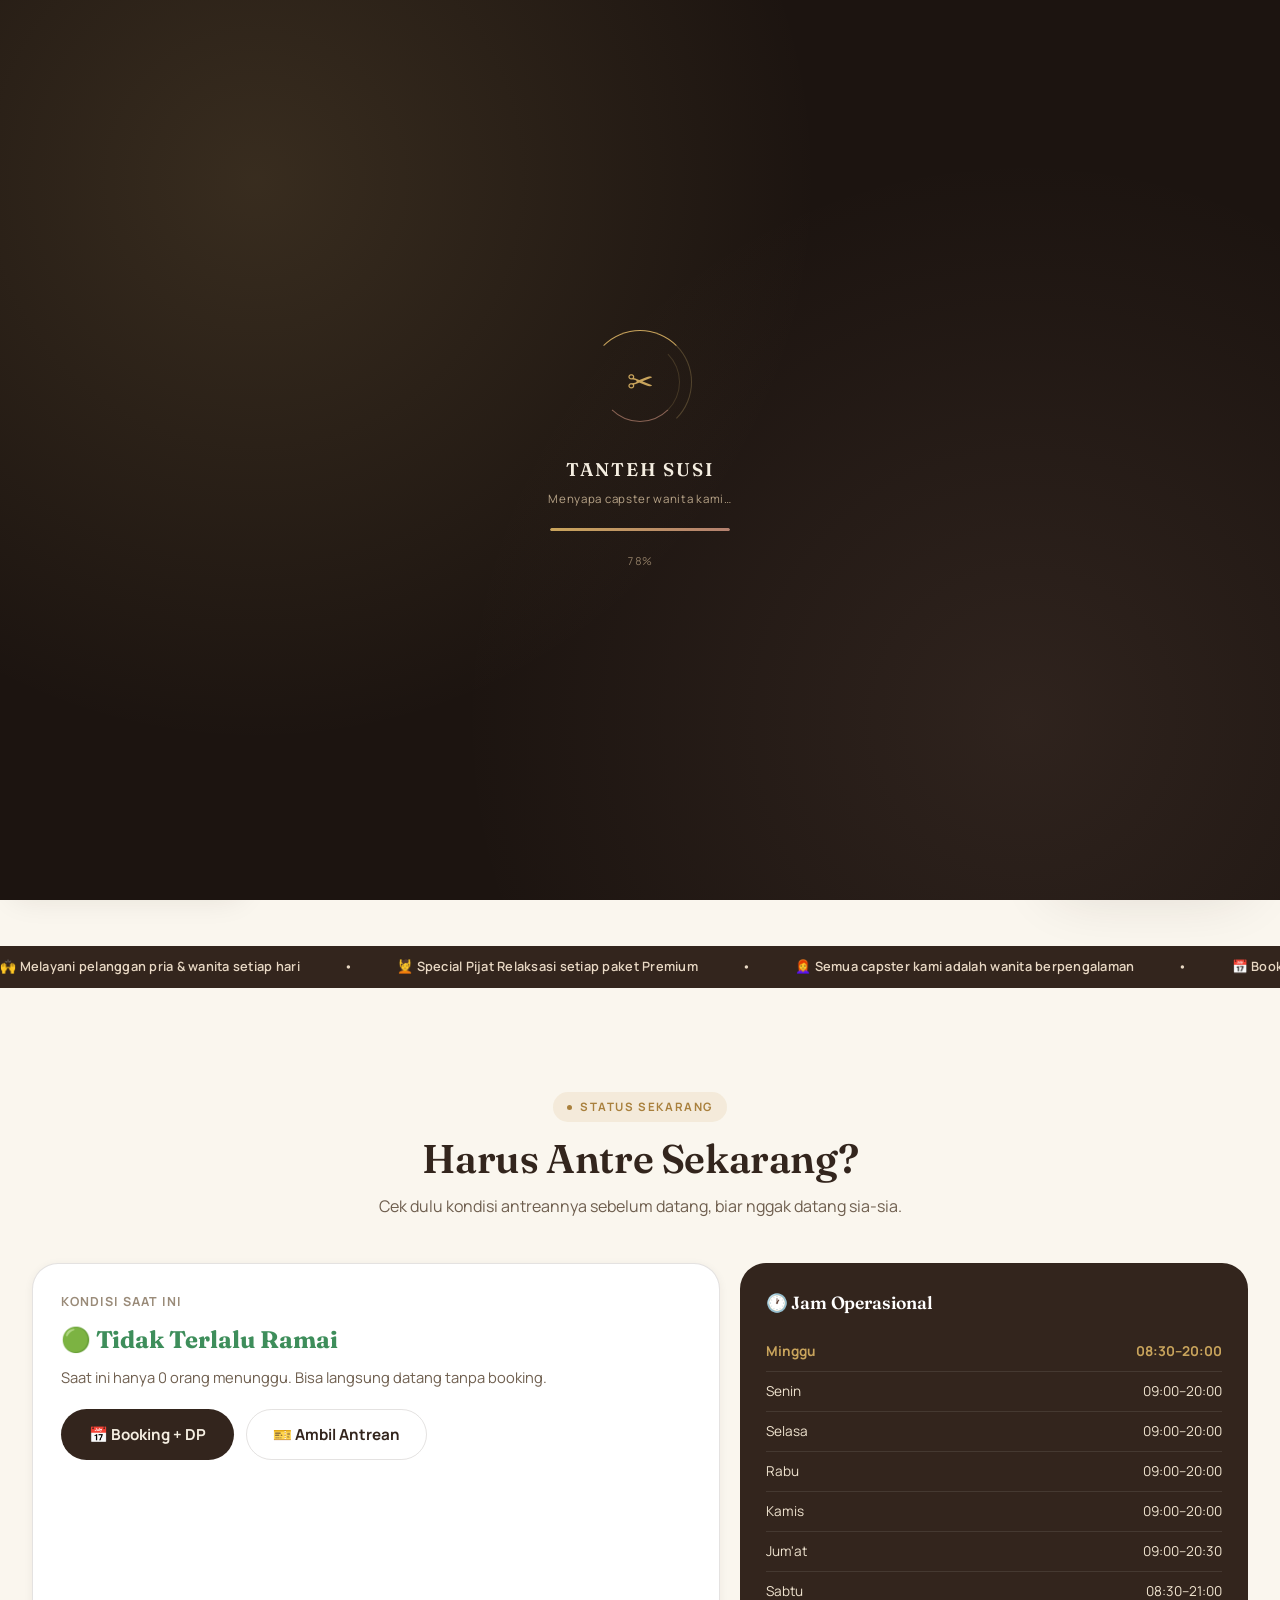
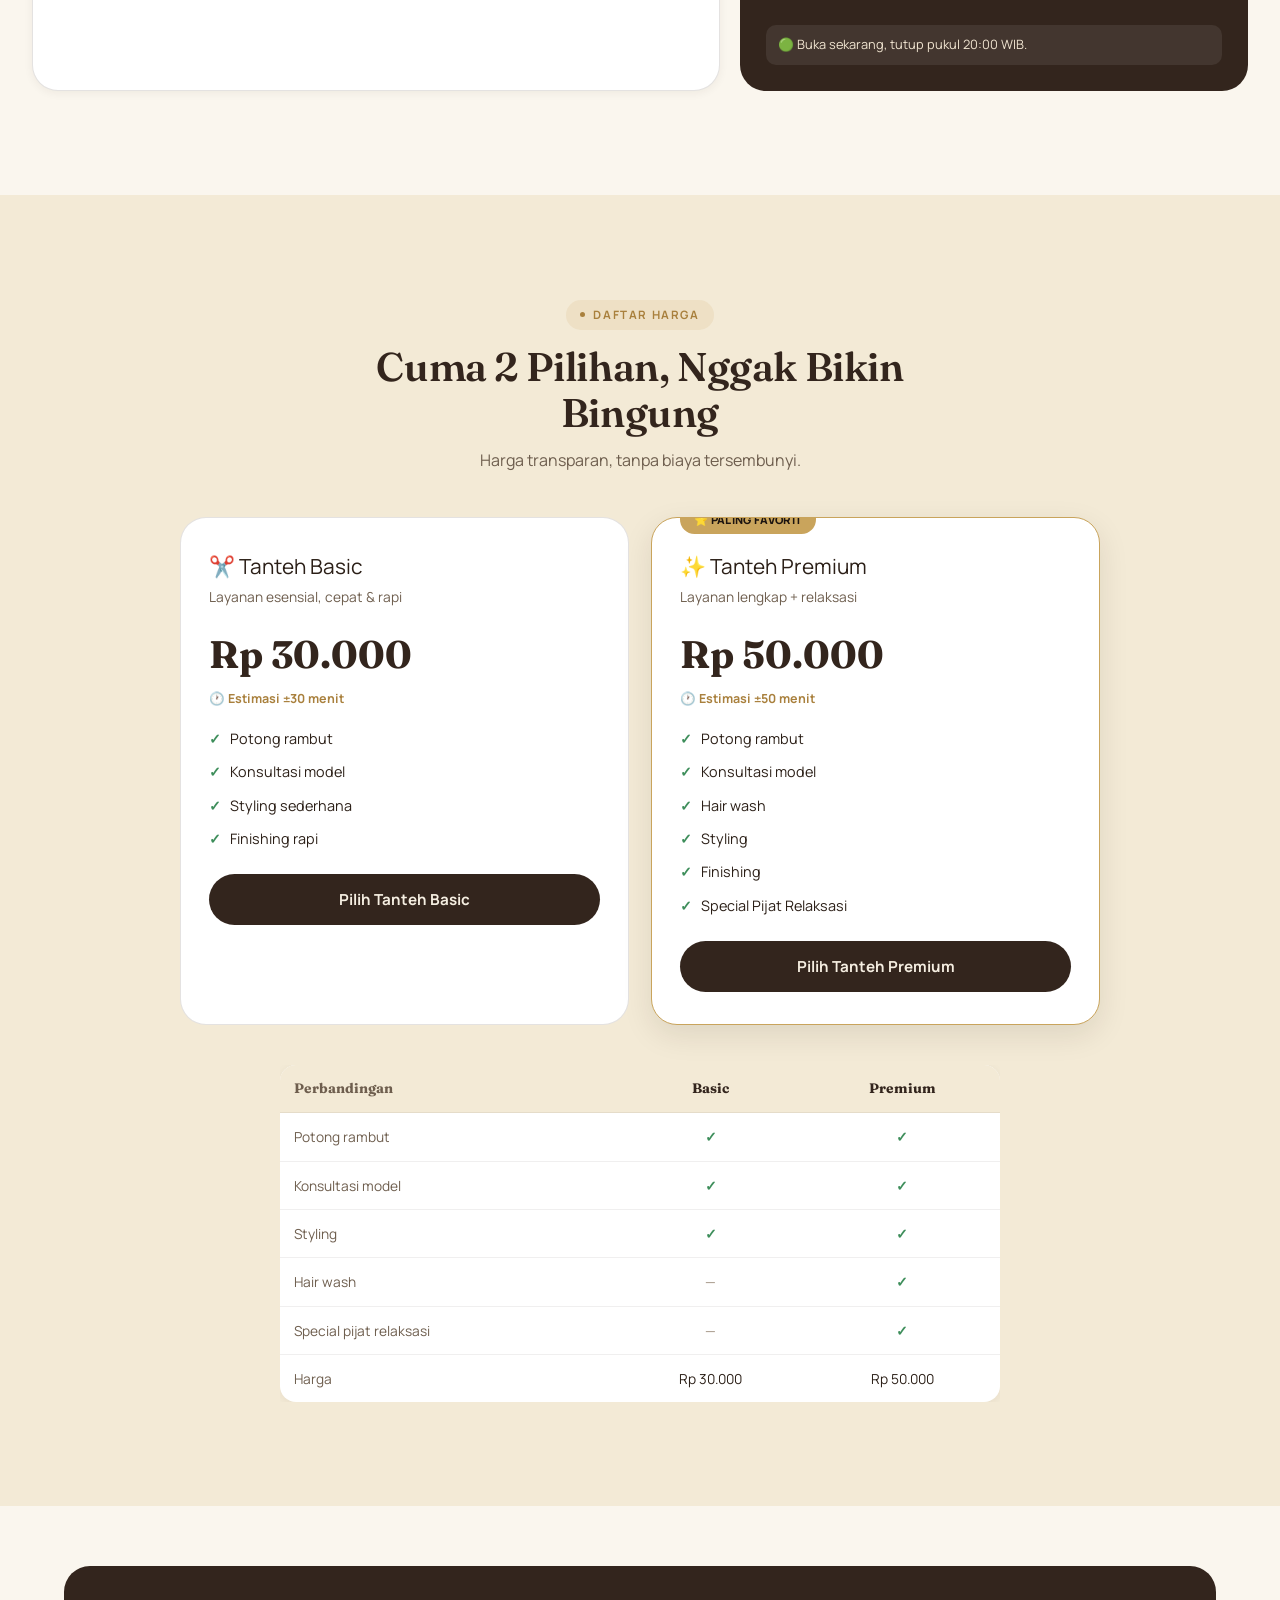
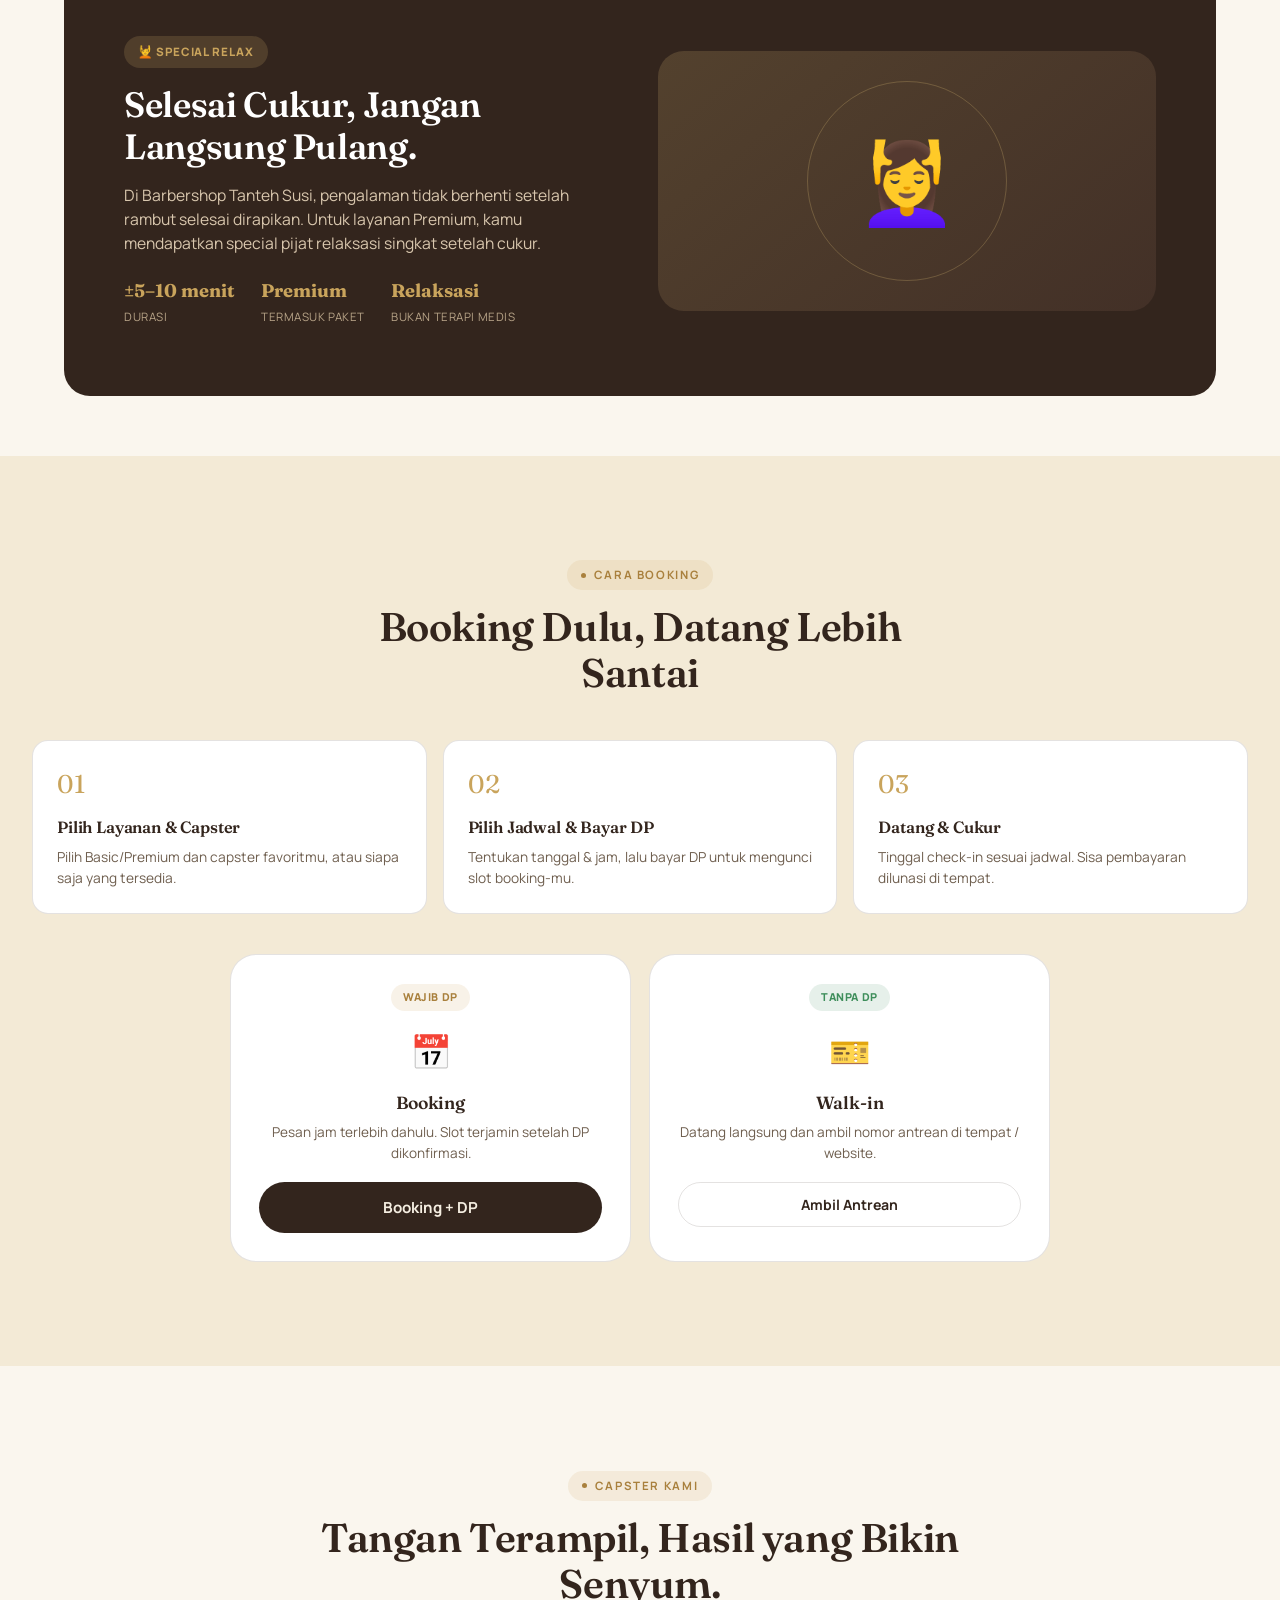
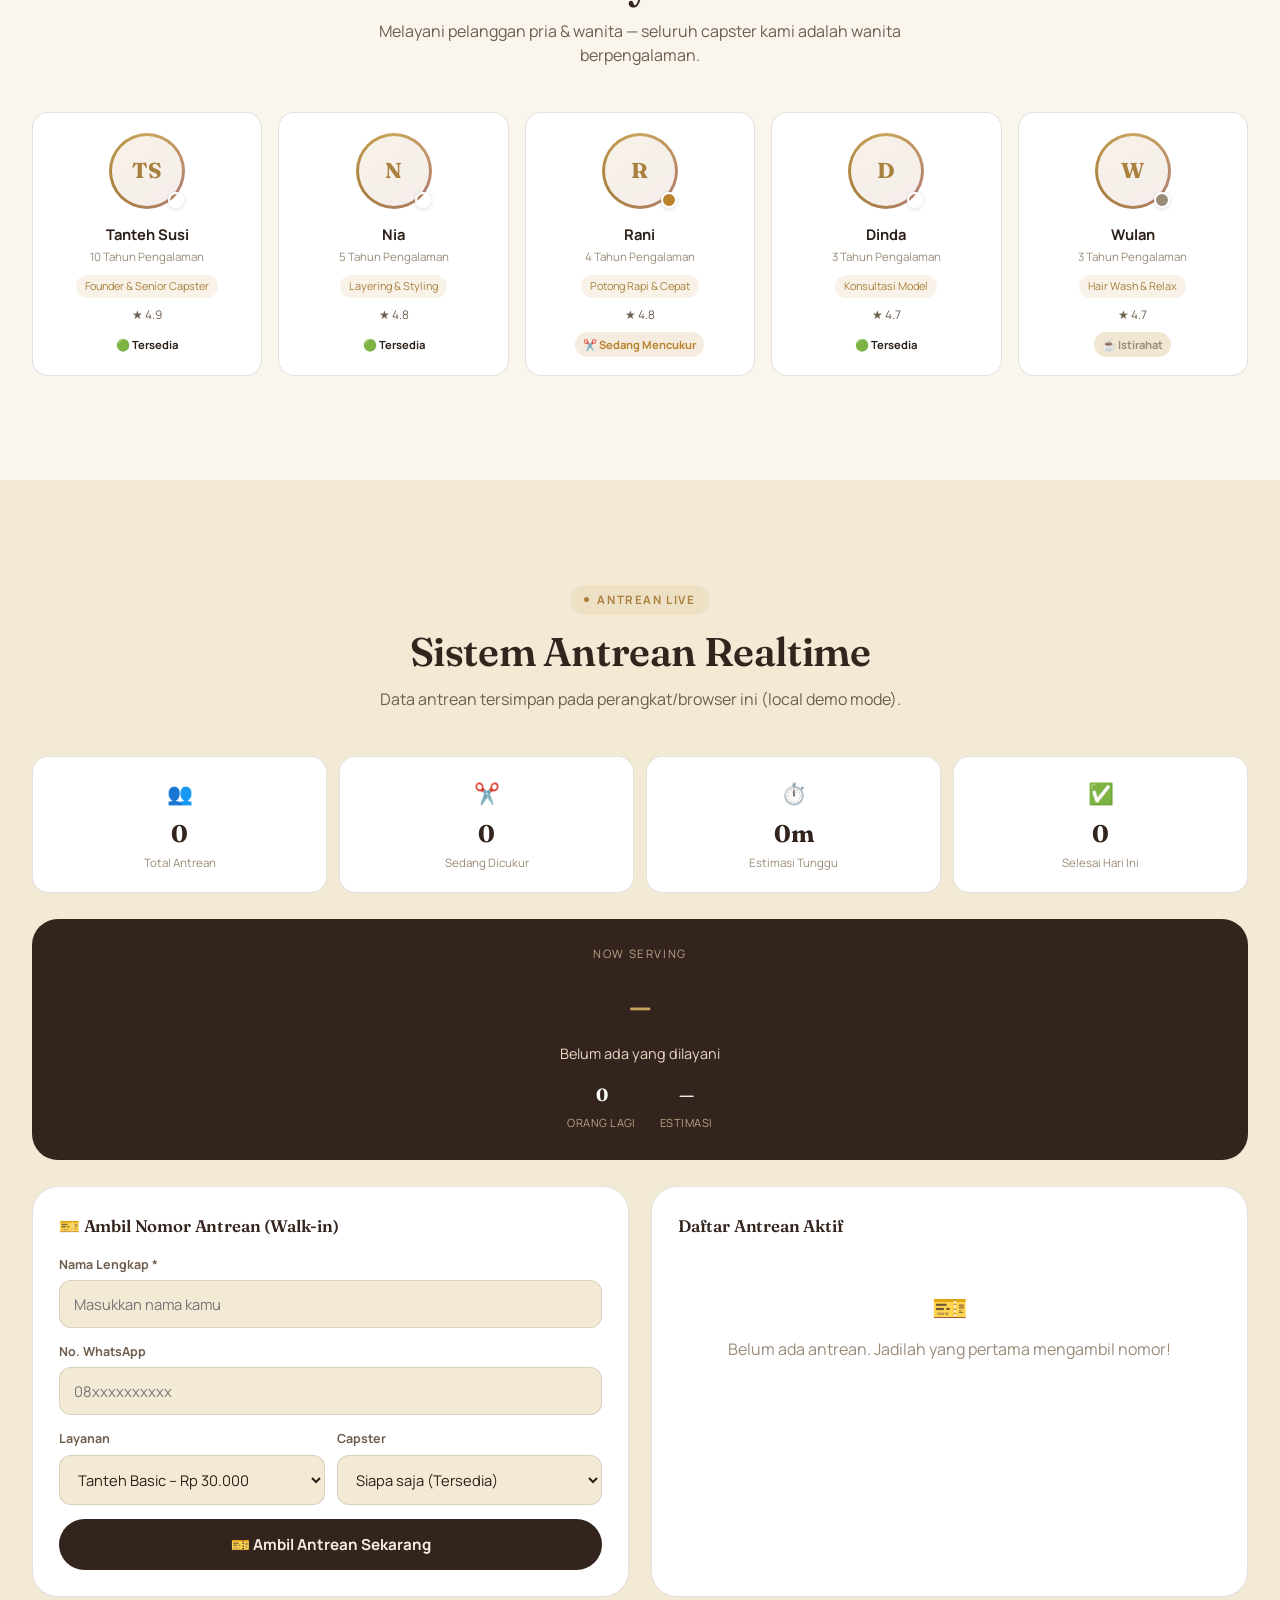
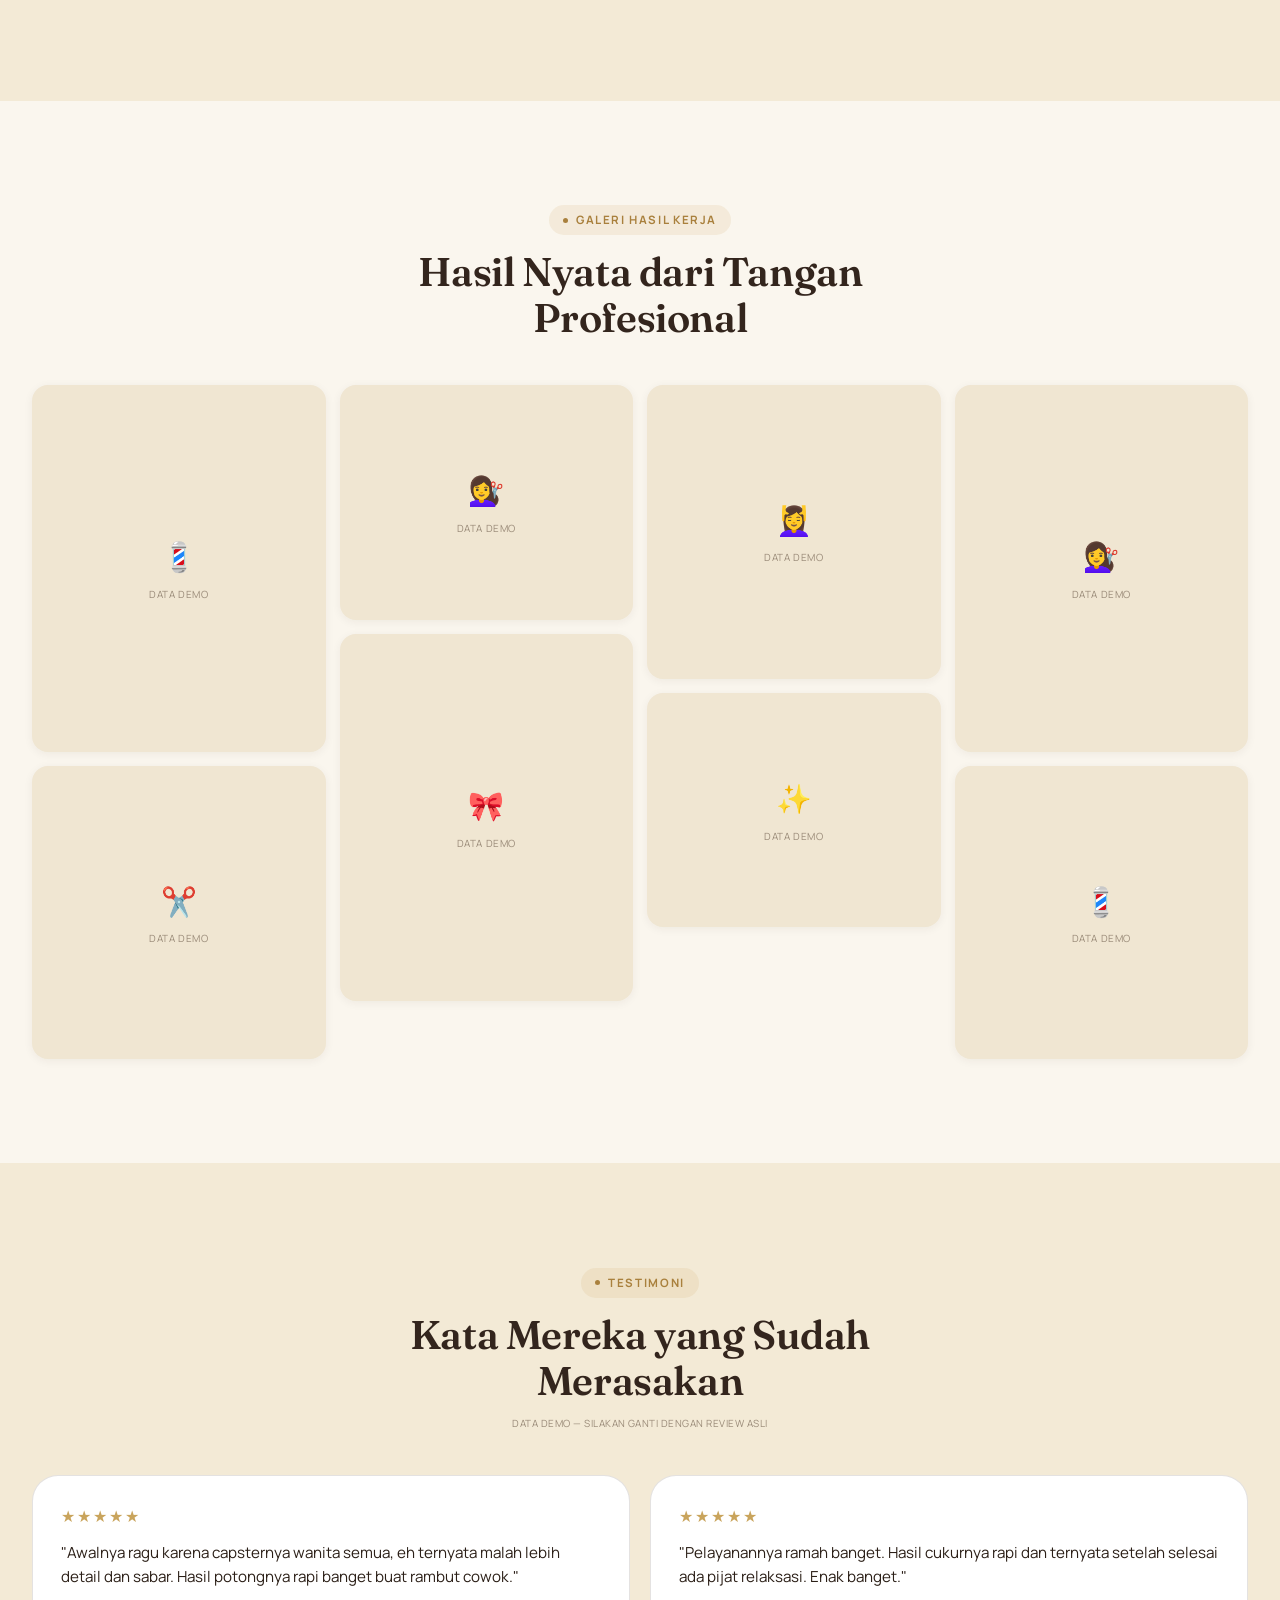
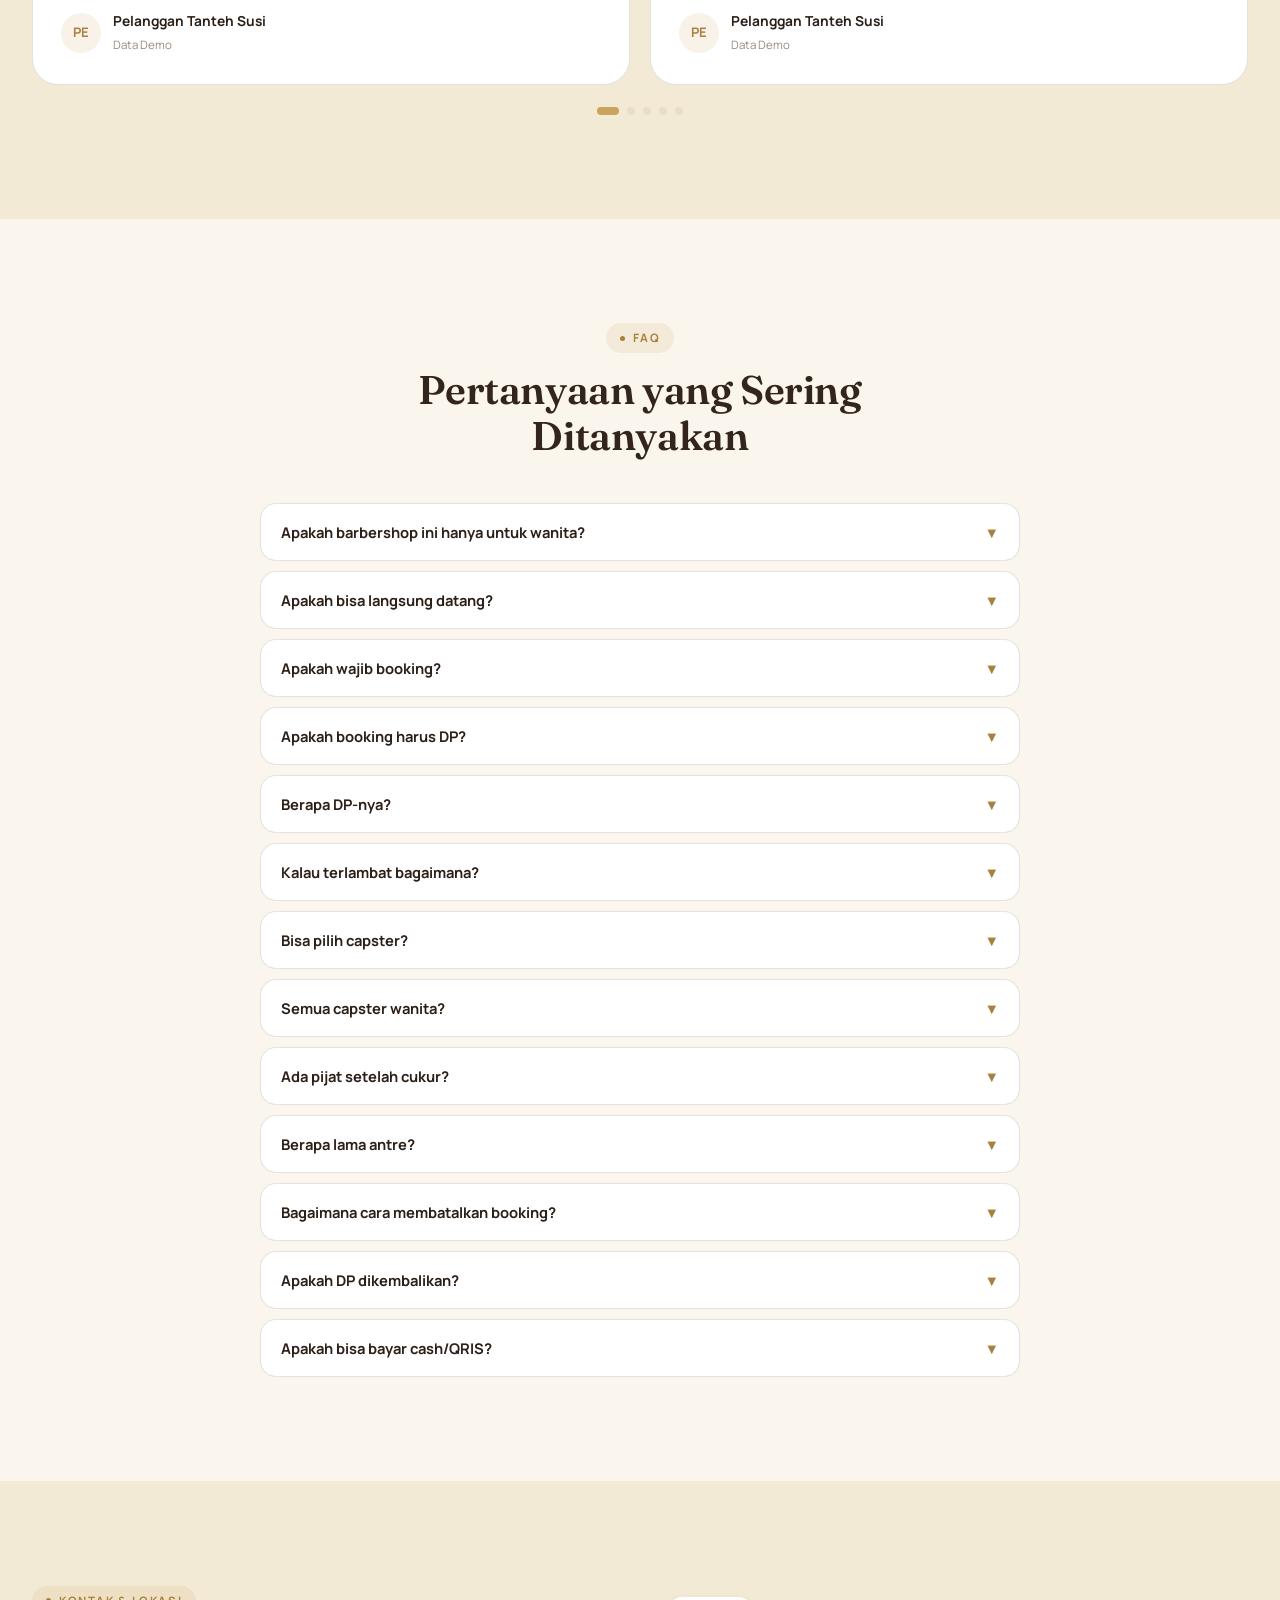
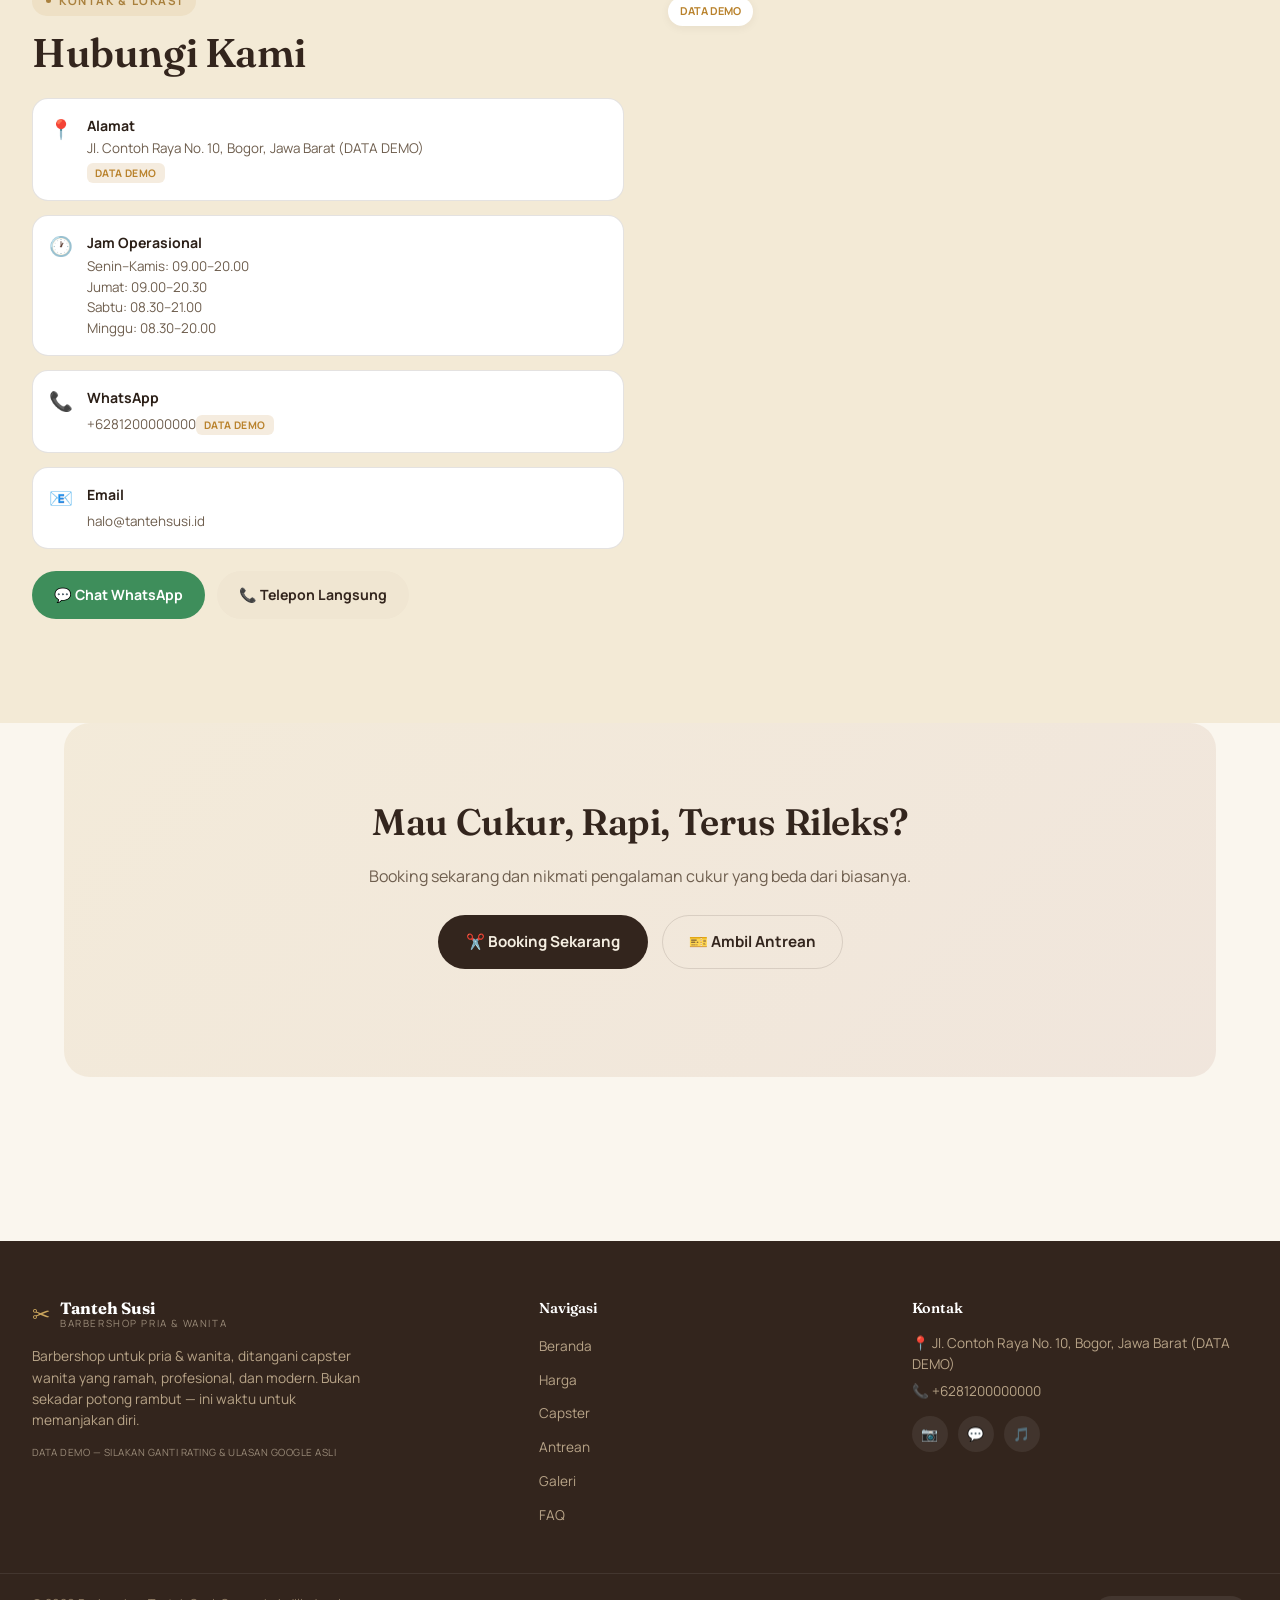
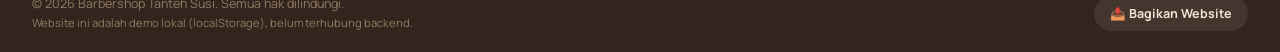
==== index.html @ 87abe5b1 "Add files via upload" ====
<!DOCTYPE html>
<html lang="id" data-theme="light">
<head>
<meta charset="UTF-8"/>
<link rel="icon" href="favicon.png" type="image/png">
<link rel="apple-touch-icon" href="favicon.png">
<meta name="viewport" content="width=device-width,initial-scale=1.0,viewport-fit=cover"/>
<meta name="description" content="Barbershop Tanteh Susi di Bogor. Cukur rambut pria & wanita, ditangani capster wanita profesional. Booking online dengan DP, cek antrean live, dan nikmati special pijat relaksasi setelah cukur Premium."/>
<meta name="theme-color" content="#FAF6EE"/>
<meta property="og:type" content="website"/>
<meta property="og:title" content="Barbershop Tanteh Susi — Cukur & Booking Online Bogor"/>
<meta property="og:description" content="Cukur rambut pria & wanita oleh capster wanita berpengalaman. Booking online, cek antrean live, dan special pijat relaksasi setelah cukur Premium."/>
<meta property="og:image" content="favicon.png"/>
<title>Barbershop Tanteh Susi — Cukur & Booking Online Bogor</title>
<link rel="preconnect" href="https://fonts.googleapis.com">
<link rel="preconnect" href="https://fonts.gstatic.com" crossorigin>
<link href="https://fonts.googleapis.com/css2?family=Fraunces:ital,opsz,wght@0,9..144,500;0,9..144,600;0,9..144,700;0,9..144,900;1,9..144,500;1,9..144,600;1,9..144,700&family=Manrope:wght@400;500;600;700;800&display=swap" rel="stylesheet"/>
<link rel="stylesheet" href="style.css"/>
</head>
<body>
<a href="#beranda" class="skip-link">Lompat ke konten utama</a>
<div id="scrollProgress"></div>

<!-- LOADER -->
<div id="loader">
  <div class="ld-bg"></div>
  <div class="ld-particles" id="ldParticles"></div>
  <div class="ld-ring-wrap">
    <div class="ld-ring"></div>
    <div class="ld-ring r2"></div>
    <div class="ld-icon">✂</div>
  </div>
  <div class="ld-brandwrap">
    <div class="ld-brand">TANTEH SUSI</div>
    <div class="ld-sub" id="ldSub">Menyiapkan pengalaman terbaik…</div>
  </div>
  <div class="ld-bar"><div class="ld-fill"></div></div>
  <div class="ld-pct" id="ldPct">0%</div>
</div>

<!-- NAVBAR -->
<nav id="navbar">
  <div class="nav-c">
    <div class="n-logo" id="adminTrigger" role="button" tabindex="0" aria-label="Logo">
      <span class="li">✂</span>
      <div class="lt"><span class="lm">Tanteh Susi</span><span class="ls">Barbershop Pria &amp; Wanita</span></div>
    </div>
    <ul class="n-links" id="navLinks">
      <li><a href="#beranda" class="nl act">Beranda</a></li>
      <li><a href="#harga" class="nl">Harga</a></li>
      <li><a href="#capster" class="nl">Capster</a></li>
      <li><a href="#antrean" class="nl">Antrean</a></li>
      <li><a href="#galeri" class="nl">Galeri</a></li>
      <li><a href="#faq" class="nl">FAQ</a></li>
      <li><a href="#lokasi" class="nl">Lokasi</a></li>
    </ul>
    <div class="n-act">
      <button class="theme-btn" id="themeBtn" aria-label="Ganti tema">🌙</button>
      <button class="n-cta" id="navBookBtn">📅 Booking</button>
      <button class="hbg" id="hbg" aria-label="Menu" aria-expanded="false"><span></span><span></span><span></span></button>
    </div>
  </div>
</nav>
<div class="nav-scrim" id="navScrim"></div>

<!-- HERO -->
<section class="hero" id="beranda">
  <div class="h-bg"></div>
  <span class="h-float f1" aria-hidden="true">✂️</span>
  <span class="h-float f2" aria-hidden="true">✨</span>
  <span class="h-float f3" aria-hidden="true">💫</span>
  <div class="h-c">
    <div>
      <div class="h-badge"><span>✨</span><span>CAPSTER WANITA, UNTUK SEMUA — BOGOR</span></div>
      <h1 class="h-title">Cukur Rapi.<br/>Makin <em>Percaya Diri</em>.</h1>
      <p class="h-sub">Potong rambut untuk pria &amp; wanita, ditangani capster wanita yang ramah dan berpengalaman — ditutup dengan special pijat relaksasi setelah selesai.</p>
      <div class="h-cta">
        <button class="btn-pri" id="heroBookBtn">✂️ Booking Sekarang</button>
        <a href="#antrean" class="btn-ghost">👀 Cek Antrean Live</a>
      </div>
      <div class="h-stats">
        <div><div class="st-n" id="statCust">—</div><div class="st-l">Pelanggan Dilayani</div></div>
        <div><div class="st-n" id="statCap">—</div><div class="st-l">Capster Wanita</div></div>
        <div><div class="st-n">5★</div><div class="st-l">Pijat Relaksasi</div></div>
      </div>
      <div class="qb-widget">
        <div class="qb-title">MAU CUKUR KAPAN?</div>
        <div class="qb-row">
          <select id="qbDay"><option value="today">Hari Ini</option><option value="tomorrow">Besok</option></select>
          <select id="qbTime"></select>
        </div>
        <div class="qb-row" style="grid-template-columns:1fr">
          <select id="qbService"></select>
        </div>
        <button class="qb-btn" id="qbCheckBtn">CEK SLOT</button>
        <div class="qb-result" id="qbResult"></div>
      </div>
    </div>
    <div>
      <div class="live-card">
        <div class="lc-top">
          <span class="lc-live" id="lcLive"><span class="pulse-dot"></span> LIVE SEKARANG</span>
          <span class="lc-clock" id="liveClock">00:00:00</span>
        </div>
        <div class="lc-status">
          <span class="lc-status-badge" id="lcStatusBadge">—</span>
        </div>
        <div class="lc-status-sub" id="lcStatusSub" style="margin-bottom:16px">Memuat status…</div>
        <div class="lc-grid">
          <div class="lc-item"><div class="lc-num" id="lcQueue">0</div><div class="lc-lbl">Antrean</div></div>
          <div class="lc-item"><div class="lc-num" id="lcServing">0</div><div class="lc-lbl">Dicukur</div></div>
          <div class="lc-item"><div class="lc-num" id="lcWait">—</div><div class="lc-lbl">Est. Tunggu</div></div>
        </div>
        <div class="lc-crowd" id="lcCrowd"><span>🟡</span><span id="lcCrowdTxt">Memuat status keramaian…</span></div>
        <button class="lc-detail-btn" id="lcDetailBtn">Cek Detail Antrean</button>
      </div>
    </div>
  </div>
</section>

<!-- TICKER -->
<div class="ticker">
  <div class="tk-track" id="tkTrack"></div>
</div>

<!-- SMART / JAM OPERASIONAL -->
<section class="section" id="status-section">
  <div class="container">
    <div class="sec-hdr" data-r>
      <div class="sec-lbl">STATUS SEKARANG</div>
      <h2 class="sec-title">Harus Antre Sekarang?</h2>
      <p class="sec-desc">Cek dulu kondisi antreannya sebelum datang, biar nggak datang sia-sia.</p>
    </div>
    <div class="smart-grid">
      <div class="smart-card">
        <div class="smart-q">Kondisi saat ini</div>
        <div class="smart-ans" id="smartAns">—</div>
        <p class="smart-desc" id="smartDesc">Memuat data antrean…</p>
        <div class="smart-cta">
          <button class="btn-pri" id="smartBookBtn">📅 Booking + DP</button>
          <button class="btn-ghost" id="smartQueueBtn">🎫 Ambil Antrean</button>
        </div>
      </div>
      <div class="hours-card">
        <h3>🕐 Jam Operasional</h3>
        <div id="hoursList"></div>
        <div class="hours-note" id="hoursNote">Memuat…</div>
      </div>
    </div>
  </div>
</section>

<!-- HARGA -->
<section class="section" id="harga" style="background:var(--bg-alt)">
  <div class="container">
    <div class="sec-hdr" data-r>
      <div class="sec-lbl">DAFTAR HARGA</div>
      <h2 class="sec-title">Cuma 2 Pilihan, Nggak Bikin Bingung</h2>
      <p class="sec-desc">Harga transparan, tanpa biaya tersembunyi.</p>
    </div>
    <div class="price-grid" id="priceGrid"></div>
    <div class="compare-wrap">
      <table class="compare-tbl">
        <thead><tr><th>Perbandingan</th><th>Basic</th><th>Premium</th></tr></thead>
        <tbody>
          <tr><td>Potong rambut</td><td class="ck">✓</td><td class="ck">✓</td></tr>
          <tr><td>Konsultasi model</td><td class="ck">✓</td><td class="ck">✓</td></tr>
          <tr><td>Styling</td><td class="ck">✓</td><td class="ck">✓</td></tr>
          <tr><td>Hair wash</td><td class="dash">—</td><td class="ck">✓</td></tr>
          <tr><td>Special pijat relaksasi</td><td class="dash">—</td><td class="ck">✓</td></tr>
          <tr><td>Harga</td><td id="cmpBasicPrice">—</td><td id="cmpPremiumPrice">—</td></tr>
        </tbody>
      </table>
    </div>
  </div>
</section>

<!-- SPECIAL RELAX -->
<section class="section" style="padding-top:60px;padding-bottom:60px">
  <div class="container">
    <div class="relax-sec">
      <div class="relax-grid">
        <div>
          <span class="relax-badge">💆 SPECIAL RELAX</span>
          <h2 class="relax-title">Selesai Cukur, Jangan Langsung Pulang.</h2>
          <p class="relax-txt">Di Barbershop Tanteh Susi, pengalaman tidak berhenti setelah rambut selesai dirapikan. Untuk layanan Premium, kamu mendapatkan special pijat relaksasi singkat setelah cukur.</p>
          <div class="relax-meta">
            <div><strong id="relaxDur">±5–10 menit</strong><span>Durasi</span></div>
            <div><strong>Premium</strong><span>Termasuk Paket</span></div>
            <div><strong>Relaksasi</strong><span>Bukan Terapi Medis</span></div>
          </div>
        </div>
        <div class="relax-visual"><div class="relax-ring"></div><div class="relax-icon">💆‍♀️</div></div>
      </div>
    </div>
  </div>
</section>

<!-- CARA BOOKING -->
<section class="section" style="background:var(--bg-alt)">
  <div class="container">
    <div class="sec-hdr" data-r>
      <div class="sec-lbl">CARA BOOKING</div>
      <h2 class="sec-title">Booking Dulu, Datang Lebih Santai</h2>
    </div>
    <div class="how-grid">
      <div class="how-card" data-r><div class="how-num">01</div><h4>Pilih Layanan & Capster</h4><p>Pilih Basic/Premium dan capster favoritmu, atau siapa saja yang tersedia.</p></div>
      <div class="how-card" data-r data-r-d="1"><div class="how-num">02</div><h4>Pilih Jadwal & Bayar DP</h4><p>Tentukan tanggal & jam, lalu bayar DP untuk mengunci slot booking-mu.</p></div>
      <div class="how-card" data-r data-r-d="2"><div class="how-num">03</div><h4>Datang & Cukur</h4><p>Tinggal check-in sesuai jadwal. Sisa pembayaran dilunasi di tempat.</p></div>
    </div>
    <div class="bw-grid">
      <div class="bw-card">
        <span class="bw-tag dp">Wajib DP</span>
        <div class="bw-icon">📅</div>
        <h4>Booking</h4>
        <p>Pesan jam terlebih dahulu. Slot terjamin setelah DP dikonfirmasi.</p>
        <button class="btn-pri btn-full" id="howBookBtn">Booking + DP</button>
      </div>
      <div class="bw-card">
        <span class="bw-tag free">Tanpa DP</span>
        <div class="bw-icon">🎫</div>
        <h4>Walk-in</h4>
        <p>Datang langsung dan ambil nomor antrean di tempat / website.</p>
        <button class="btn-out btn-full" id="howQueueBtn">Ambil Antrean</button>
      </div>
    </div>
  </div>
</section>

<!-- CAPSTER -->
<section class="section" id="capster">
  <div class="container">
    <div class="sec-hdr" data-r>
      <div class="sec-lbl">CAPSTER KAMI</div>
      <h2 class="sec-title">Tangan Terampil, Hasil yang Bikin Senyum.</h2>
      <p class="sec-desc">Melayani pelanggan pria &amp; wanita — seluruh capster kami adalah wanita berpengalaman.</p>
    </div>
    <div class="cap-grid" id="capGrid"></div>
  </div>
</section>

<!-- ANTREAN LIVE -->
<section class="section" id="antrean" style="background:var(--bg-alt)">
  <div class="container">
    <div class="sec-hdr" data-r>
      <div class="sec-lbl">ANTREAN LIVE</div>
      <h2 class="sec-title">Sistem Antrean Realtime</h2>
      <p class="sec-desc">Data antrean tersimpan pada perangkat/browser ini (local demo mode).</p>
    </div>
    <div class="q-stat-grid">
      <div class="q-stat"><div class="qi">👥</div><div class="qn" id="qTotal">0</div><div class="ql">Total Antrean</div></div>
      <div class="q-stat"><div class="qi">✂️</div><div class="qn" id="qActive">0</div><div class="ql">Sedang Dicukur</div></div>
      <div class="q-stat"><div class="qi">⏱️</div><div class="qn" id="qWait">—</div><div class="ql">Estimasi Tunggu</div></div>
      <div class="q-stat"><div class="qi">✅</div><div class="qn" id="qDone">0</div><div class="ql">Selesai Hari Ini</div></div>
    </div>
    <div class="now-serving" id="nowServingBox">
      <div class="ns-lbl">NOW SERVING</div>
      <div class="ns-num" id="nsNum">–</div>
      <div class="ns-name" id="nsName">Belum ada yang dilayani</div>
      <div class="ns-meta">
        <div><strong id="nsAhead">0</strong><span>Orang lagi</span></div>
        <div><strong id="nsEst">—</strong><span>Estimasi</span></div>
      </div>
    </div>
    <div class="take-grid">
      <div>
        <div class="take-card" id="takeCard">
          <h3>🎫 Ambil Nomor Antrean (Walk-in)</h3>
          <div class="f-grp"><label>Nama Lengkap *</label><input type="text" id="qName" placeholder="Masukkan nama kamu"/></div>
          <div class="f-grp"><label>No. WhatsApp</label><input type="tel" id="qPhone" placeholder="08xxxxxxxxxx"/></div>
          <div class="f-row">
            <div class="f-grp"><label>Layanan</label><select id="qService"></select></div>
            <div class="f-grp"><label>Capster</label><select id="qCapster"></select></div>
          </div>
          <button class="btn-pri btn-full" id="takeQBtn">🎫 Ambil Antrean Sekarang</button>
        </div>
        <div class="ticket" id="ticketBox" style="display:none">
          <div class="tkt-body">
            <div class="tkt-hdr"><div class="qi">✅</div><h3>Antrean Berhasil Diambil!</h3></div>
            <div class="tkt-num" id="tktNum">–</div>
          </div>
          <div class="tkt-perf"></div>
          <div class="tkt-info">
            <div class="tkt-row"><span>Nama</span><strong id="tktName">–</strong></div>
            <div class="tkt-row"><span>Layanan</span><strong id="tktSvc">–</strong></div>
            <div class="tkt-row"><span>Capster</span><strong id="tktCapster">–</strong></div>
            <div class="tkt-row"><span>Estimasi</span><strong id="tktWait">–</strong></div>
            <div class="tkt-row"><span>Status</span><strong id="tktStatus" class="stbadge wait">Menunggu</strong></div>
          </div>
          <div class="tkt-acts">
            <button class="btn-out" id="cancelQBtn">❌ Batalkan</button>
            <button class="btn-pri" id="shareTicketBtn">📤 Bagikan</button>
          </div>
        </div>
      </div>
      <div class="q-list-box">
        <h3>Daftar Antrean Aktif</h3>
        <div class="q-list" id="qList"></div>
      </div>
    </div>
  </div>
</section>

<!-- GALERI -->
<section class="section" id="galeri">
  <div class="container">
    <div class="sec-hdr" data-r>
      <div class="sec-lbl">GALERI HASIL KERJA</div>
      <h2 class="sec-title">Hasil Nyata dari Tangan Profesional</h2>
    </div>
    <div class="gal-grid" id="galGrid"></div>
  </div>
</section>

<!-- TESTIMONI -->
<section class="section" style="background:var(--bg-alt)">
  <div class="container">
    <div class="sec-hdr" data-r>
      <div class="sec-lbl">TESTIMONI</div>
      <h2 class="sec-title">Kata Mereka yang Sudah Merasakan</h2>
      <span class="demo-tag">Data demo — silakan ganti dengan review asli</span>
    </div>
    <div class="testi-wrap" id="testiWrap">
      <div class="testi-track" id="testiTrack"></div>
    </div>
    <div class="t-dots" id="tDots"></div>
  </div>
</section>

<!-- FAQ -->
<section class="section" id="faq">
  <div class="container">
    <div class="sec-hdr" data-r>
      <div class="sec-lbl">FAQ</div>
      <h2 class="sec-title">Pertanyaan yang Sering Ditanyakan</h2>
    </div>
    <div class="faq-list" id="faqList"></div>
  </div>
</section>

<!-- LOKASI -->
<section class="section" id="lokasi" style="background:var(--bg-alt)">
  <div class="container">
    <div class="contact-grid">
      <div>
        <div class="sec-lbl">KONTAK &amp; LOKASI</div>
        <h2 class="sec-title">Hubungi Kami</h2>
        <div class="ct-cards" id="ctCards"></div>
        <div class="q-acts">
          <a href="#" id="waBtn" class="btn-wa" target="_blank">💬 Chat WhatsApp</a>
          <a href="#" id="callBtn" class="btn-call">📞 Telepon Langsung</a>
        </div>
      </div>
      <div class="map-box">
        <span class="map-demo-badge">DATA DEMO</span>
        <iframe src="https://www.google.com/maps/embed?pb=!1m18!1m12!1m3!1d3966.7!2d106.7!3d-6.59!2m3!1f0!2f0!3f0!3m2!1i1024!2i768!4f13.1!3m3!1m2!1s0x0%3A0x0!2sBogor!5e0!3m2!1sid!2sid" width="600" height="450" style="border:0;" allowfullscreen="" loading="lazy" referrerpolicy="no-referrer-when-downgrade" title="Lokasi (demo)"></iframe>
      </div>
    </div>
  </div>
</section>

<!-- FINAL CTA -->
<section class="section" style="padding-top:0">
  <div class="container">
    <div class="final-cta">
      <h2>Mau Cukur, Rapi, Terus Rileks?</h2>
      <p>Booking sekarang dan nikmati pengalaman cukur yang beda dari biasanya.</p>
      <div class="h-cta" style="justify-content:center">
        <button class="btn-pri" id="finalBookBtn">✂️ Booking Sekarang</button>
        <a href="#antrean" class="btn-ghost">🎫 Ambil Antrean</a>
      </div>
    </div>
  </div>
</section>

<!-- FOOTER -->
<footer>
  <div class="ft-grid">
    <div class="ft-brand">
      <div class="ft-logo"><span style="font-size:1.4rem;color:var(--gold)">✂</span><div class="lt"><span class="lm" style="color:#fff">Tanteh Susi</span><span class="ls">Barbershop Pria &amp; Wanita</span></div></div>
      <p>Barbershop untuk pria &amp; wanita, ditangani capster wanita yang ramah, profesional, dan modern. Bukan sekadar potong rambut — ini waktu untuk memanjakan diri.</p>
      <div class="demo-tag" id="ftRating">Data demo — silakan ganti rating asli</div>
    </div>
    <div class="ft-links"><h4>Navigasi</h4><ul>
      <li><a href="#beranda">Beranda</a></li><li><a href="#harga">Harga</a></li><li><a href="#capster">Capster</a></li><li><a href="#antrean">Antrean</a></li><li><a href="#galeri">Galeri</a></li><li><a href="#faq">FAQ</a></li>
    </ul></div>
    <div class="ft-links" id="ftContact"><h4>Kontak</h4></div>
  </div>
  <div class="ft-bot">
    <p>© 2026 Barbershop Tanteh Susi. Semua hak dilindungi. <br/><span style="font-size:.7rem">Website ini adalah demo lokal (localStorage), belum terhubung backend.</span></p>
    <button class="share-wb" id="shareBtn">📤 Bagikan Website</button>
  </div>
</footer>

<!-- BOTTOM NAV (mobile) -->
<nav class="bottom-nav" id="bottomNav">
  <a href="#beranda" class="bn-btn act" data-target="#beranda"><span class="bn-icon">⌂</span>Beranda</a>
  <button class="bn-btn" id="bnBooking"><span class="bn-icon">📅</span>Booking</button>
  <a href="#antrean" class="bn-btn" data-target="#antrean"><span class="bn-icon">🎫</span>Antrean</a>
  <a href="#capster" class="bn-btn" data-target="#capster"><span class="bn-icon">💇‍♀️</span>Capster</a>
  <button class="bn-btn" id="bnMenu"><span class="bn-icon">☰</span>Menu</button>
</nav>

<!-- STICKY MOBILE CTA -->
<div class="sticky-mobile" id="stickyMobile">
  <span class="sm-info"><span class="sm-dot" id="smDot"></span><span id="smText">— antrean</span></span>
  <button class="sm-btn" id="stickyBookBtn">BOOKING →</button>
</div>

<!-- FLOATING BOOKING (desktop) -->
<button class="float-book" id="floatBookBtn">📅 Booking Sekarang</button>

<!-- ============ MODALS ============ -->

<!-- BOOKING WIZARD MODAL -->
<div class="modal-ov" id="bookingModal" style="display:none">
  <div class="modal-bx">
    <button class="md-close" id="bkClose">✕</button>
    <h2 id="bkTitle">Booking Layanan</h2>
    <div class="bk-steps" id="bkSteps"></div>
    <div id="bkStepContent"></div>
  </div>
</div>

<!-- BOOKING TICKET / STATUS MODAL -->
<div class="modal-ov" id="bkStatusModal" style="display:none">
  <div class="modal-bx">
    <button class="md-close" id="bkStatusClose">✕</button>
    <div class="ticket" style="border:none;box-shadow:none">
      <div class="tkt-body">
        <div class="tkt-hdr"><div class="qi">✅</div><h3>Booking Berhasil!</h3></div>
        <div style="font-size:.78rem;color:var(--text-faint)">Booking ID</div>
        <div style="font-family:var(--font-display);font-weight:700;font-size:1.1rem;margin-bottom:14px" id="bkId">–</div>
        <div style="text-align:center"><span class="stbadge pending" id="bkStatusBadge">Menunggu DP</span></div>
      </div>
      <div class="tkt-perf"></div>
      <div class="tkt-info" id="bkInfo"></div>
      <div class="tkt-acts">
        <button class="btn-out" id="bkCancelBtn">❌ Batalkan</button>
        <button class="btn-pri" id="bkShareBtn">📤 Bagikan</button>
      </div>
    </div>
  </div>
</div>

<!-- PAYMENT DP MODAL -->
<div class="modal-ov" id="payModal" style="display:none">
  <div class="modal-bx">
    <button class="md-close" id="payClose">✕</button>
    <div class="md-icon">💳</div>
    <h2>Pembayaran DP</h2>
    <p>Transfer sesuai nominal DP ke rekening/QRIS berikut.</p>
    <div class="pay-box">
      <div class="pay-qris">▦</div>
      <div class="pay-acc" id="payAcc">DEMO ACCOUNT</div>
      <div style="font-size:.8rem;color:var(--text-mute)" id="payBank">Bank Demo — a.n. Tanteh Susi</div>
      <div style="font-family:var(--font-display);font-size:1.4rem;color:var(--gold-deep);margin-top:10px" id="payAmt">Rp 0</div>
      <span class="pay-demo-tag">DEMO — Ganti data pembayaran sebelum production</span>
    </div>
    <button class="btn-pri btn-full" id="paidBtn">✅ Saya Sudah Bayar DP</button>
  </div>
</div>

<!-- ADMIN LOGIN MODAL -->
<div class="modal-ov" id="adminModal" style="display:none">
  <div class="modal-bx">
    <button class="md-close" id="mdClose">✕</button>
    <div class="md-icon">🔐</div>
    <h2>Admin Login</h2>
    <p>Masukkan kredensial admin (demo).</p>
    <div class="f-grp"><label>Email</label><input type="email" id="aEmail" placeholder="admin@tantehsusi.id"/></div>
    <div class="f-grp"><label>Password</label><input type="password" id="aPwd" placeholder="••••••••"/></div>
    <div class="login-err" id="loginErr" style="display:none">Email atau password salah!</div>
    <button class="btn-pri btn-full" id="aLoginBtn">🔑 Masuk Dashboard</button>
  </div>
</div>

<!-- ADMIN ADD QUEUE MODAL -->
<div class="modal-ov" id="addQModal" style="display:none">
  <div class="modal-bx">
    <button class="md-close" id="addQClose">✕</button>
    <h2>Tambah Antrean Manual</h2>
    <div class="f-grp"><label>Nama</label><input type="text" id="aqName" placeholder="Nama pelanggan"/></div>
    <div class="f-grp"><label>Layanan</label><select id="aqSvc"></select></div>
    <div class="f-grp"><label>Capster</label><select id="aqCapster"></select></div>
    <button class="btn-pri btn-full" id="aqAddBtn">➕ Tambah Antrean</button>
  </div>
</div>

<!-- ADMIN DASHBOARD -->
<div class="admin-dash" id="adminDash" style="display:none">
  <div class="a-sidebar">
    <div class="a-logo">✂ TANTEH SUSI ADMIN</div>
    <div class="a-nav">
      <button class="a-nav-btn on" data-p="overview"><span>📊</span> <span>Dashboard</span></button>
      <button class="a-nav-btn" data-p="queue"><span>📋</span> <span>Antrean</span></button>
      <button class="a-nav-btn" data-p="booking"><span>📅</span> <span>Booking</span></button>
      <button class="a-nav-btn" data-p="capster"><span>💇‍♀️</span> <span>Capster</span></button>
      <button class="a-nav-btn" data-p="finance"><span>💰</span> <span>Transaksi</span></button>
      <button class="a-nav-btn" data-p="gallery"><span>🖼️</span> <span>Galeri</span></button>
      <button class="a-nav-btn" data-p="reviews"><span>⭐</span> <span>Review</span></button>
      <button class="a-nav-btn" data-p="reports"><span>📈</span> <span>Laporan</span></button>
      <button class="a-nav-btn" data-p="settings"><span>⚙️</span> <span>Pengaturan</span></button>
    </div>
    <div class="a-sb-ft"><button class="a-logout" id="aLogout"><span>🚪</span> Keluar</button></div>
  </div>
  <div class="a-content">
    <div class="a-topbar">
      <h2 id="aPanelTitle">Dashboard Overview</h2>
      <div class="a-tb-r">
        <span id="aClock">00:00:00</span>
        <button class="btn-sm" id="aBackupBtn">💾 Backup</button>
        <button class="btn-sm" id="aRestoreBtn">📥 Restore</button>
        <button class="btn-sm red" id="aResetBtn">🗑️ Reset</button>
        <button class="btn-sm" id="aLogoutMobile">🚪</button>
      </div>
    </div>

    <!-- OVERVIEW -->
    <div class="a-panel on" id="pa-overview">
      <div class="a-live-ops" id="aLiveOps"></div>
      <div class="a-stat-grid">
        <div class="a-stat"><div class="asi">👥</div><div class="a-stat-num" id="asCust">0</div><div class="a-stat-lbl">Pelanggan Hari Ini</div></div>
        <div class="a-stat"><div class="asi" style="color:var(--green)">💹</div><div class="a-stat-num" id="asInc">Rp 0</div><div class="a-stat-lbl">Pemasukan Hari Ini</div></div>
        <div class="a-stat"><div class="asi" style="color:var(--gold-deep)">📅</div><div class="a-stat-num" id="asBooking">0</div><div class="a-stat-lbl">Booking Hari Ini</div></div>
        <div class="a-stat"><div class="asi" style="color:var(--amber)">🎫</div><div class="a-stat-num" id="asQueue">0</div><div class="a-stat-lbl">Antrean Aktif</div></div>
      </div>
      <div class="a-charts-grid">
        <div class="a-chart-box"><h3>Pemasukan vs Pengeluaran (7 Hari)</h3><canvas id="finChart" width="400" height="180"></canvas></div>
        <div class="a-chart-box"><h3>Statistik</h3>
          <div class="a-qs">
            <div class="a-qs-row"><span>Capster Paling Ramai</span><strong id="asCapster">–</strong></div>
            <div class="a-qs-row"><span>Jam Paling Ramai</span><strong id="asPeak">–</strong></div>
            <div class="a-qs-row"><span>Layanan Terpopuler</span><strong id="asSvc">–</strong></div>
            <div class="a-qs-row"><span>Total Selesai</span><strong id="asTotal">0</strong></div>
          </div>
        </div>
      </div>
    </div>

    <!-- QUEUE PANEL -->
    <div class="a-panel" id="pa-queue">
      <div class="a-q-acts">
        <button class="btn-pri" id="addQBtn">➕ Tambah Manual</button>
        <input type="text" id="qSearch" placeholder="Cari nama pelanggan..."/>
      </div>
      <div class="a-table-wrap">
        <table class="a-table">
          <thead><tr><th>No.</th><th>Nama</th><th>Layanan</th><th>Capster</th><th>Waktu</th><th>Status</th><th>Aksi</th></tr></thead>
          <tbody id="aQTable"><tr><td colspan="7" class="empty-row">Belum ada antrean</td></tr></tbody>
        </table>
      </div>
    </div>

    <!-- BOOKING PANEL -->
    <div class="a-panel" id="pa-booking">
      <div class="a-table-wrap">
        <table class="a-table">
          <thead><tr><th>Booking ID</th><th>Nama</th><th>Layanan</th><th>Capster</th><th>Jadwal</th><th>DP</th><th>Status</th><th>Aksi</th></tr></thead>
          <tbody id="aBTable"><tr><td colspan="8" class="empty-row">Belum ada booking</td></tr></tbody>
        </table>
      </div>
    </div>

    <!-- CAPSTER PANEL -->
    <div class="a-panel" id="pa-capster">
      <div class="a-table-wrap">
        <table class="a-table">
          <thead><tr><th>Nama</th><th>Pengalaman</th><th>Spesialisasi</th><th>Rating</th><th>Status</th></tr></thead>
          <tbody id="aCTable"></tbody>
        </table>
      </div>
    </div>

    <!-- FINANCE PANEL -->
    <div class="a-panel" id="pa-finance">
      <div class="fin-forms">
        <div class="fin-card">
          <h3>➕ Tambah Pemasukan</h3>
          <div class="f-grp"><label>Deskripsi</label><input type="text" id="incDesc" placeholder="Tanteh Premium – Ani"/></div>
          <div class="f-grp"><label>Jumlah (Rp)</label><input type="number" id="incAmt" placeholder="50000"/></div>
          <button class="btn-pri" id="addIncomeBtn">Tambah Pemasukan</button>
        </div>
        <div class="fin-card">
          <h3>➖ Tambah Pengeluaran</h3>
          <div class="f-grp"><label>Deskripsi</label><input type="text" id="expDesc" placeholder="Beli shampoo"/></div>
          <div class="f-grp"><label>Jumlah (Rp)</label><input type="number" id="expAmt" placeholder="50000"/></div>
          <button class="btn-out" id="addExpenseBtn">Tambah Pengeluaran</button>
        </div>
      </div>
      <div class="fin-hist">
        <h3>Riwayat Transaksi</h3>
        <div class="fin-tabs">
          <button class="fin-tab on" data-f="all">Semua</button>
          <button class="fin-tab" data-f="income">Pemasukan</button>
          <button class="fin-tab" data-f="expense">Pengeluaran</button>
        </div>
        <div class="fin-list" id="finList"></div>
        <button class="btn-out" id="exportPDFBtn1" style="margin-top:14px">📄 Export Laporan PDF</button>
      </div>
    </div>

    <!-- GALLERY PANEL -->
    <div class="a-panel" id="pa-gallery">
      <div class="up-area" id="upArea">
        <div class="ui">☁️</div>
        <p>Klik atau drag &amp; drop gambar di sini</p>
        <span>PNG, JPG, WEBP (maks. 5MB)</span>
        <input type="file" id="upInput" accept="image/*" multiple style="display:none"/>
      </div>
      <div class="gal-adm-grid" id="galAdmGrid"></div>
    </div>

    <!-- REVIEWS PANEL -->
    <div class="a-panel" id="pa-reviews">
      <div class="fin-card" style="margin-bottom:20px">
        <h3>➕ Tambah Review Demo</h3>
        <div class="f-row">
          <div class="f-grp"><label>Nama</label><input type="text" id="rvName" placeholder="Nama pelanggan"/></div>
          <div class="f-grp"><label>Rating (1-5)</label><input type="number" id="rvStar" min="1" max="5" value="5"/></div>
        </div>
        <div class="f-grp"><label>Ulasan</label><textarea id="rvText" rows="3" placeholder="Tulis ulasan…"></textarea></div>
        <button class="btn-pri" id="addReviewBtn">Tambah Review</button>
      </div>
      <div class="review-list" id="reviewAdmList"></div>
    </div>

    <!-- REPORTS PANEL -->
    <div class="a-panel" id="pa-reports">
      <div class="rep-tabs">
        <button class="rep-tab on" data-rep="daily">Harian</button>
        <button class="rep-tab" data-rep="weekly">Mingguan</button>
        <button class="rep-tab" data-rep="monthly">Bulanan</button>
      </div>
      <div class="rep-content" id="repContent"></div>
      <button class="btn-pri" id="exportPDFBtn2" style="margin-top:16px">📄 Export PDF</button>
    </div>

    <!-- SETTINGS PANEL -->
    <div class="a-panel" id="pa-settings">
      <div class="settings-grid">
        <div class="settings-card">
          <h3>💳 Pengaturan DP</h3>
          <div class="f-grp"><label>Nominal DP (Rp)</label><input type="number" id="setDeposit"/></div>
          <div class="f-grp"><label>Nama Rekening/Bank (demo)</label><input type="text" id="setBank"/></div>
          <div class="f-grp"><label>Nomor Rekening (demo)</label><input type="text" id="setAccNum"/></div>
          <button class="btn-pri" id="saveDepositBtn">Simpan Pengaturan DP</button>
        </div>
        <div class="settings-card">
          <h3>📍 Info Kontak</h3>
          <div class="f-grp"><label>No. WhatsApp</label><input type="text" id="setWA"/></div>
          <div class="f-grp"><label>Alamat</label><input type="text" id="setAddr"/></div>
          <button class="btn-pri" id="saveContactBtn">Simpan Info Kontak</button>
        </div>
        <div class="settings-card">
          <h3>🔐 Keamanan Admin (Demo)</h3>
          <p style="font-size:.78rem;color:var(--text-faint);margin-bottom:12px">Autentikasi client-side ini HANYA untuk demo dan tidak aman untuk production.</p>
          <div class="f-grp"><label>Email Admin</label><input type="email" id="setAdminEmail"/></div>
          <div class="f-grp"><label>Password Admin</label><input type="password" id="setAdminPwd"/></div>
          <button class="btn-pri" id="saveAdminBtn">Simpan Kredensial</button>
          <div class="settings-warn">⚠️ DEMO ONLY. Client-side authentication is NOT secure for production.</div>
        </div>
        <div class="settings-card">
          <h3>💾 Backup &amp; Restore</h3>
          <p style="font-size:.78rem;color:var(--text-faint);margin-bottom:12px">Export/import seluruh data (booking, antrean, capster, transaksi, galeri, review) sebagai JSON.</p>
          <button class="btn-pri" id="settingsBackupBtn">📤 Export Data JSON</button>
          <button class="btn-out" id="settingsRestoreBtn" style="margin-top:10px">📥 Import Data JSON</button>
          <input type="file" id="restoreInput" accept="application/json" style="display:none"/>
        </div>
      </div>
    </div>
  </div>
</div>

<!-- PROTOTYPE NOTICE (closable, bottom-left) -->
<div class="proto-notice" id="protoNotice">
  <div class="pn-icon">🧪</div>
  <div class="pn-body">
    <strong>Prototipe Barbershop</strong>
    <p>Website ini hanya contoh untuk keperluan testing.</p>
    <a href="https://benyoriki.com/" target="_blank" rel="noopener noreferrer">benyoriki.com ↗</a>
  </div>
  <button class="pn-close" id="pnClose" aria-label="Tutup notifikasi">✕</button>
</div>

<!-- TOAST & BTT -->
<div id="toast" role="status" aria-live="polite"></div>
<button id="btt" aria-label="Kembali ke atas">▲</button>

<!-- LIGHTBOX -->
<div class="lightbox" id="lightbox"><button class="lb-close" id="lbClose">✕</button><img id="lbImg" src="" alt="Galeri"/></div>

<!-- CHATBOT -->
<div class="chat-widget">
  <div class="chat-box" id="chatBox">
    <div class="cb-hdr">
      <div class="cb-av">✂</div>
      <div><strong>Tanteh Assistant</strong><span>● Online sekarang</span></div>
      <button class="cb-close" id="cbClose">✕</button>
    </div>
    <div class="cb-msgs" id="cbMsgs">
      <div class="cm bot"><div class="cm-bub">Halo! Aku Tanteh Assistant 💇‍♀️<br/>Ada yang bisa dibantu?</div><div class="cm-time">Sekarang</div></div>
      <div class="qr-wrap" id="qrWrap">
        <button class="qr-btn" data-msg="Berapa harga cukur rambut?">💰 Harga</button>
        <button class="qr-btn" data-msg="Apakah barbershop ini untuk pria juga?">🙌 Untuk Pria Juga?</button>
        <button class="qr-btn" data-msg="Bagaimana cara booking?">📅 Booking</button>
        <button class="qr-btn" data-msg="Bagaimana cara ambil antrean?">🎫 Antrean</button>
        <button class="qr-btn" data-msg="Apa itu special pijat?">💆 Special Pijat</button>
        <button class="qr-btn" data-msg="Siapa saja capsternya?">💇‍♀️ Capster</button>
        <button class="qr-btn" data-msg="Jam buka jam berapa?">🕐 Jam Buka</button>
        <button class="qr-btn" data-msg="Dimana lokasinya?">📍 Lokasi</button>
      </div>
    </div>
    <div class="cb-inp">
      <input type="text" id="cbInput" placeholder="Ketik pesan..."/>
      <button class="cb-send" id="cbSend">➤</button>
    </div>
  </div>
  <button class="chat-toggle" id="chatToggle" aria-label="Chat">💬<span class="chat-badge" id="chatBadge">1</span></button>
</div>

<script src="script.js" defer></script>
</body>
</html>
---- style.css ----
/* ==========================================================================
   BARBERSHOP TANTEH SUSI — Design System
   Palette: warm cream / champagne / muted gold / dark espresso / dusty rose
   Type: Fraunces (display) + Manrope (body/UI)
   ========================================================================== */

*,*::before,*::after{box-sizing:border-box;margin:0;padding:0}
html{scroll-behavior:smooth;-webkit-tap-highlight-color:transparent}
html,body{overflow-x:hidden;max-width:100%}

:root{
  --bg:#FAF6EE;
  --bg-alt:#F3EAD6;
  --surface:#FFFFFF;
  --surface-2:#F0E6D2;
  --surface-3:#EADFC4;
  --border:rgba(51,37,29,.13);
  --border-soft:rgba(51,37,29,.07);
  --text:#2B1F17;
  --text-mute:#6E5E4E;
  --text-faint:#9A8B79;
  --gold:#C9A45C;
  --gold-deep:#A9803D;
  --gold-soft:rgba(201,164,92,.14);
  --espresso:#33251D;
  --espresso-deep:#1C1410;
  /* Fixed brand-dark tokens: intentionally do NOT flip in dark theme.
     Use these (not --espresso/--espresso-deep) for "always dark panel"
     backgrounds and for text placed on top of --gold, so contrast stays
     correct in both light and dark mode. */
  --surface-dark:#33251D;
  --surface-dark-deep:#1C1410;
  --on-dark:#F5EEE1;
  --on-gold:#1C1410;
  --rose:#B4816F;
  --rose-soft:rgba(180,129,111,.14);
  --green:#3E8E5B;
  --green-soft:rgba(62,142,91,.13);
  --amber:#B9822C;
  --amber-soft:rgba(185,130,44,.15);
  --red:#BF5038;
  --red-soft:rgba(191,80,56,.13);
  --shadow-sm:0 2px 10px rgba(43,31,23,.06);
  --shadow-md:0 10px 30px rgba(43,31,23,.10);
  --shadow-lg:0 22px 60px rgba(43,31,23,.16);
  --radius-sm:10px;
  --radius-md:16px;
  --radius-lg:26px;
  --font-display:'Fraunces',serif;
  --font-body:'Manrope',sans-serif;
  --safe-b:env(safe-area-inset-bottom,0px);
}

html[data-theme="dark"]{
  --bg:#1C1512;
  --bg-alt:#241B16;
  --surface:#2A2019;
  --surface-2:#332619;
  --surface-3:#3D2D1E;
  --border:rgba(232,211,167,.14);
  --border-soft:rgba(232,211,167,.08);
  --text:#F5EEE1;
  --text-mute:#C9B79F;
  --text-faint:#8F7C68;
  --gold:#E4C179;
  --gold-deep:#D1A85E;
  --gold-soft:rgba(228,193,121,.13);
  --espresso:#F5EEE1;
  --espresso-deep:#F5EEE1;
  --rose:#D6A794;
  --rose-soft:rgba(214,167,148,.14);
  --green:#5CB584;
  --green-soft:rgba(92,181,132,.15);
  --amber:#E0A94C;
  --amber-soft:rgba(224,169,76,.15);
  --red:#E17A5F;
  --red-soft:rgba(225,122,95,.15);
  --shadow-sm:0 2px 10px rgba(0,0,0,.25);
  --shadow-md:0 10px 30px rgba(0,0,0,.35);
  --shadow-lg:0 22px 60px rgba(0,0,0,.5);
}

body{
  font-family:var(--font-body);
  background:var(--bg);
  color:var(--text);
  line-height:1.55;
  transition:background .35s ease,color .35s ease;
  padding-bottom:64px; /* space for mobile bottom nav */
}
@media(min-width:900px){body{padding-bottom:0}}

img{max-width:100%;display:block}
a{color:inherit;text-decoration:none}
button{font-family:inherit;cursor:pointer;border:none;background:none;color:inherit}
input,select,textarea{font-family:inherit;font-size:1rem;color:var(--text)}
h1,h2,h3,h4{font-family:var(--font-display);font-weight:600;letter-spacing:-.01em;color:var(--espresso)}
em{font-style:italic;color:var(--gold-deep)}
.container{max-width:1320px;margin:0 auto;padding:0 20px}
@media(min-width:768px){.container{padding:0 32px}}
.section{padding:74px 0}
@media(min-width:768px){.section{padding:104px 0}}

::selection{background:var(--gold);color:#fff}

/* ---------- Scroll progress bar ---------- */
#scrollProgress{position:fixed;top:0;left:0;height:3px;width:0%;background:linear-gradient(90deg,var(--gold),var(--rose));z-index:700;transition:width .1s linear}

/* ---------- Scroll reveal ---------- */
[data-r]{opacity:0;transform:translateY(26px) scale(.98);transition:opacity .75s cubic-bezier(.16,.7,.24,1),transform .75s cubic-bezier(.16,.7,.24,1)}
[data-r].vis{opacity:1;transform:translateY(0) scale(1)}
[data-r-d="1"]{transition-delay:.08s}
[data-r-d="2"]{transition-delay:.16s}
[data-r-d="3"]{transition-delay:.24s}
[data-r-d="4"]{transition-delay:.32s}
[data-r-d="5"]{transition-delay:.4s}

/* ---------- Section header ---------- */
.sec-hdr{max-width:640px;margin:0 auto 44px;text-align:center}
.sec-lbl{display:inline-flex;align-items:center;gap:8px;font-size:.72rem;font-weight:700;letter-spacing:.14em;text-transform:uppercase;color:var(--gold-deep);background:var(--gold-soft);padding:6px 14px;border-radius:99px;margin-bottom:14px;position:relative}
.sec-lbl::before{content:'';width:5px;height:5px;border-radius:50%;background:var(--gold-deep);animation:lblpulse 1.8s ease-in-out infinite}
@keyframes lblpulse{0%,100%{opacity:.4;transform:scale(.8)}50%{opacity:1;transform:scale(1.2)}}
.sec-title{font-size:clamp(1.7rem,4vw,2.5rem);line-height:1.15;margin-bottom:12px}
.sec-desc{color:var(--text-mute);font-size:1rem}

/* ==========================================================================
   LOADER
   ========================================================================== */
#loader{position:fixed;inset:0;z-index:9999;background:var(--surface-dark-deep);display:flex;flex-direction:column;align-items:center;justify-content:center;gap:22px;transition:opacity .7s cubic-bezier(.4,0,.2,1),visibility .7s ease;overflow:hidden}
#loader.out{opacity:0;visibility:hidden}
.ld-bg{position:absolute;inset:0;z-index:0;background:
  radial-gradient(circle at 20% 20%,rgba(228,193,121,.14),transparent 45%),
  radial-gradient(circle at 80% 80%,rgba(214,167,148,.10),transparent 45%);
  animation:ldbgshift 8s ease-in-out infinite alternate}
@keyframes ldbgshift{from{opacity:.6;transform:scale(1)}to{opacity:1;transform:scale(1.08)}}
.ld-particles{position:absolute;inset:0;z-index:0;pointer-events:none}
.ld-particles span{position:absolute;width:3px;height:3px;border-radius:50%;background:var(--gold);opacity:0;animation:ldfloat 4.5s ease-in-out infinite}
.ld-ring-wrap{position:relative;z-index:1;width:104px;height:104px;display:flex;align-items:center;justify-content:center}
.ld-ring{position:absolute;inset:0;border-radius:50%;border:1.5px solid transparent;border-top-color:var(--gold);border-right-color:rgba(228,193,121,.25);animation:ldspinring 1.6s linear infinite}
.ld-ring.r2{inset:12px;border-top-color:transparent;border-bottom-color:var(--rose);opacity:.7;animation:ldspinring 2.4s linear infinite reverse}
@keyframes ldspinring{to{transform:rotate(360deg)}}
.ld-icon{font-size:2rem;color:var(--gold);position:relative;z-index:2;display:inline-block;animation:ldsnip 1.4s ease-in-out infinite}
@keyframes ldsnip{0%,100%{transform:rotate(-14deg) scale(1)}50%{transform:rotate(14deg) scale(1.08)}}
.ld-brandwrap{position:relative;z-index:1;text-align:center}
.ld-brand{font-family:var(--font-display);color:#F5EEE1;letter-spacing:.1em;font-size:1.15rem;font-weight:600;opacity:0;animation:ldreveal .8s ease .3s forwards}
.ld-sub{margin-top:6px;font-size:.72rem;color:#B8A488;letter-spacing:.06em;height:16px;opacity:0;animation:ldreveal .8s ease .6s forwards;transition:opacity .25s ease}
@keyframes ldreveal{from{opacity:0;transform:translateY(8px)}to{opacity:1;transform:translateY(0)}}
.ld-bar{position:relative;z-index:1;width:180px;height:3px;background:rgba(245,238,225,.12);border-radius:99px;overflow:hidden}
.ld-fill{height:100%;width:0;background:linear-gradient(90deg,var(--gold),var(--rose));border-radius:99px;animation:ldfill 6s cubic-bezier(.2,.6,.3,1) forwards}
@keyframes ldfill{to{width:100%}}
.ld-pct{position:relative;z-index:1;font-size:.68rem;color:#8F7C64;letter-spacing:.08em;font-variant-numeric:tabular-nums}
@keyframes ldfloat{0%{opacity:0;transform:translateY(0) scale(.5)}20%{opacity:.8}80%{opacity:.3}100%{opacity:0;transform:translateY(-90px) scale(1.2)}}

/* ==========================================================================
   PROTOTYPE NOTICE — small closable floating badge (bottom-left)
   ========================================================================== */
.proto-notice{position:fixed;left:12px;bottom:calc(var(--bottombar-h,0px) + 12px);z-index:450;display:flex;align-items:center;gap:8px;background:var(--surface);border:1px solid var(--border);border-radius:13px;padding:8px 9px;box-shadow:var(--shadow-md);max-width:200px;transition:opacity .35s cubic-bezier(.2,.7,.2,1),transform .35s cubic-bezier(.2,.7,.2,1),bottom .2s ease}
.proto-notice.out{opacity:0;transform:translateY(10px) scale(.95);pointer-events:none}
.pn-icon{flex-shrink:0;width:22px;height:22px;border-radius:50%;background:var(--gold-soft);display:flex;align-items:center;justify-content:center;font-size:.72rem}
.pn-body{min-width:0}
.pn-body strong{display:block;font-size:.64rem;font-weight:800;color:var(--espresso);line-height:1.25;white-space:nowrap;overflow:hidden;text-overflow:ellipsis}
.pn-body p{display:none}
.pn-body a{font-size:.6rem;font-weight:800;color:var(--gold-deep);text-decoration:underline;text-underline-offset:2px;white-space:nowrap}
.pn-body a:hover{opacity:.8}
.pn-close{flex-shrink:0;width:17px;height:17px;border-radius:50%;background:var(--bg-alt);color:var(--text-faint);display:flex;align-items:center;justify-content:center;font-size:.56rem;transition:background .2s ease,color .2s ease;margin-left:2px}
.pn-close:hover{background:var(--red-soft);color:var(--red)}
@media(min-width:640px){
  .proto-notice{max-width:230px;padding:9px 10px;gap:9px}
  .pn-icon{width:24px;height:24px;font-size:.78rem}
  .pn-body strong{font-size:.68rem}
  .pn-body p{display:block;font-size:.6rem;color:var(--text-mute);line-height:1.3;margin:1px 0 2px;white-space:normal}
  .pn-body a{font-size:.63rem}
}
.pn-close{flex-shrink:0;width:22px;height:22px;border-radius:50%;background:var(--bg-alt);color:var(--text-faint);display:flex;align-items:center;justify-content:center;font-size:.7rem;transition:background .2s ease,color .2s ease;margin-left:auto}
.pn-close:hover{background:var(--red-soft);color:var(--red)}
@media(max-width:420px){.proto-notice{max-width:calc(100vw - 28px)}}

/* ==========================================================================
   NAVBAR
   ========================================================================== */
#navbar{position:fixed;top:0;left:0;right:0;z-index:500;transition:background .3s ease,box-shadow .3s ease,padding .3s ease}
.nav-c{max-width:1320px;margin:0 auto;padding:18px 20px;display:flex;align-items:center;justify-content:space-between;gap:16px}
@media(min-width:768px){.nav-c{padding:18px 32px}}
#navbar.scr{background:var(--surface);background:color-mix(in srgb,var(--surface) 88%,transparent);backdrop-filter:blur(14px) saturate(1.4);-webkit-backdrop-filter:blur(14px) saturate(1.4);box-shadow:var(--shadow-sm);padding-top:2px}
#navbar.scr .nav-c{padding-top:10px;padding-bottom:10px}
.n-logo{display:flex;align-items:center;gap:10px;cursor:pointer;user-select:none}
.li{width:38px;height:38px;border-radius:50%;background:var(--espresso);color:var(--gold);display:flex;align-items:center;justify-content:center;font-size:1.05rem;flex-shrink:0}
html[data-theme="dark"] .li{background:var(--gold);color:var(--on-gold)}
.lt{display:flex;flex-direction:column;line-height:1.15}
.lm{font-family:var(--font-display);font-weight:700;font-size:1.02rem;color:var(--espresso)}
.ls{font-size:.62rem;letter-spacing:.16em;color:var(--text-faint);text-transform:uppercase}
.n-links{display:none;list-style:none;gap:26px;align-items:center}
@media(min-width:960px){.n-links{display:flex}}
.nl{font-size:.88rem;font-weight:600;color:var(--text-mute);position:relative;padding-bottom:3px}
.nl::after{content:'';position:absolute;left:0;bottom:0;width:0;height:2px;background:var(--gold);transition:width .25s ease}
.nl.act,.nl:hover{color:var(--espresso)}
.nl.act::after{width:100%}
.n-act{display:flex;align-items:center;gap:10px}
.theme-btn{width:38px;height:38px;border-radius:50%;background:var(--surface-2);display:flex;align-items:center;justify-content:center;font-size:1rem;transition:transform .2s ease}
.theme-btn:hover{transform:scale(1.08)}
.n-cta{display:none;background:var(--espresso);color:#F5EEE1;padding:10px 20px;border-radius:99px;font-size:.85rem;font-weight:700;transition:transform .2s ease,box-shadow .2s ease}
html[data-theme="dark"] .n-cta{background:var(--gold);color:var(--on-gold)}
.n-cta:hover{transform:translateY(-2px);box-shadow:var(--shadow-md)}
@media(min-width:640px){.n-cta{display:inline-block}}
.hbg{width:38px;height:38px;display:flex;flex-direction:column;align-items:center;justify-content:center;gap:5px}
@media(min-width:960px){.hbg{display:none}}
.hbg span{width:20px;height:2px;background:var(--espresso);border-radius:2px;transition:transform .25s ease,opacity .25s ease}
.hbg.on span:nth-child(1){transform:translateY(7px) rotate(45deg)}
.hbg.on span:nth-child(2){opacity:0}
.hbg.on span:nth-child(3){transform:translateY(-7px) rotate(-45deg)}
#navLinks.open{display:flex}
@media(max-width:959px){
  #navLinks{position:fixed;top:0;right:0;bottom:0;width:78%;max-width:320px;background:var(--surface);flex-direction:column;list-style:none;padding:100px 28px 28px;gap:22px;transform:translateX(100%);transition:transform .32s cubic-bezier(.2,.7,.2,1);box-shadow:var(--shadow-lg);z-index:600}
  #navLinks.open{transform:translateX(0)}
  #navLinks .nl{font-size:1.02rem}
}
.nav-scrim{position:fixed;inset:0;background:rgba(28,20,16,.4);z-index:590;opacity:0;visibility:hidden;transition:opacity .3s ease,visibility .3s ease}
.nav-scrim.on{opacity:1;visibility:visible}

/* ==========================================================================
   HERO
   ========================================================================== */
.hero{position:relative;padding:118px 0 60px;overflow:hidden}
@media(min-width:768px){.hero{padding:150px 0 90px}}
.h-bg{position:absolute;inset:0;z-index:0;background:
  radial-gradient(ellipse 60% 50% at 85% 0%,var(--gold-soft),transparent 60%),
  radial-gradient(ellipse 50% 40% at 5% 20%,var(--rose-soft),transparent 60%);
  pointer-events:none}
.h-float{position:absolute;z-index:0;pointer-events:none;opacity:.5;filter:blur(.2px)}
.h-float.f1{top:14%;right:8%;font-size:1.6rem;animation:hfloat1 6s ease-in-out infinite}
.h-float.f2{bottom:18%;left:4%;font-size:1.3rem;animation:hfloat2 7.5s ease-in-out infinite}
.h-float.f3{top:52%;right:20%;font-size:1rem;animation:hfloat1 5s ease-in-out infinite reverse}
@keyframes hfloat1{0%,100%{transform:translateY(0) rotate(-6deg)}50%{transform:translateY(-16px) rotate(6deg)}}
@keyframes hfloat2{0%,100%{transform:translateY(0) rotate(4deg)}50%{transform:translateY(14px) rotate(-4deg)}}
@media(max-width:767px){.h-float{display:none}}
.h-c{position:relative;z-index:1;max-width:1320px;margin:0 auto;padding:0 20px;display:grid;gap:44px;align-items:center}
@media(min-width:768px){.h-c{padding:0 32px}}
@media(min-width:1080px){.h-c{grid-template-columns:1.05fr .95fr}}
.h-badge{display:inline-flex;align-items:center;gap:8px;background:var(--surface);border:1px solid var(--border);padding:8px 16px;border-radius:99px;font-size:.75rem;font-weight:700;letter-spacing:.06em;color:var(--gold-deep);box-shadow:var(--shadow-sm);margin-bottom:22px}
.h-title{font-size:clamp(2.3rem,6vw,3.6rem);line-height:1.08;margin-bottom:20px}
.h-sub{color:var(--text-mute);font-size:1.06rem;max-width:520px;margin-bottom:30px}
.h-cta{display:flex;flex-wrap:wrap;gap:14px;margin-bottom:38px}
.btn-pri{position:relative;overflow:hidden;display:inline-flex;align-items:center;justify-content:center;gap:8px;background:var(--espresso);color:#F5EEE1;padding:15px 28px;border-radius:99px;font-weight:700;font-size:.95rem;transition:transform .22s cubic-bezier(.2,.7,.2,1),box-shadow .22s ease;min-height:48px}
html[data-theme="dark"] .btn-pri{background:var(--gold);color:var(--on-gold)}
.btn-pri::before{content:'';position:absolute;top:0;left:-60%;width:40%;height:100%;background:linear-gradient(115deg,transparent,rgba(255,255,255,.28),transparent);transform:skewX(-20deg);transition:left .55s ease}
.btn-pri:hover{transform:translateY(-2px);box-shadow:var(--shadow-md)}
.btn-pri:hover::before{left:130%}
.btn-pri:active{transform:translateY(0) scale(.98)}
.btn-ghost{display:inline-flex;align-items:center;justify-content:center;gap:8px;background:transparent;border:1.5px solid var(--border);color:var(--espresso);padding:14px 26px;border-radius:99px;font-weight:700;font-size:.95rem;transition:border-color .2s ease,background .2s ease,transform .22s cubic-bezier(.2,.7,.2,1);min-height:48px}
.btn-ghost:hover{border-color:var(--gold);background:var(--gold-soft);transform:translateY(-2px)}
.btn-out{display:inline-flex;align-items:center;justify-content:center;gap:8px;background:transparent;border:1.5px solid var(--border);color:var(--espresso);padding:12px 22px;border-radius:99px;font-weight:700;font-size:.88rem;transition:border-color .2s ease,background .2s ease}
.btn-out:hover{border-color:var(--gold);background:var(--gold-soft)}
.btn-sm{background:var(--surface-2);color:var(--espresso);padding:9px 15px;border-radius:99px;font-weight:700;font-size:.78rem}
.btn-sm.red{background:var(--red-soft);color:var(--red)}
.btn-full{width:100%}

.h-stats{display:flex;gap:20px;flex-wrap:wrap}
.h-stats .st-n{font-family:var(--font-display);font-size:1.5rem;color:var(--espresso);font-weight:700}
.h-stats .st-l{font-size:.74rem;color:var(--text-faint)}

/* Live status card */
.live-card{position:relative;background:var(--surface);border:1px solid var(--border);border-radius:var(--radius-lg);padding:26px;box-shadow:var(--shadow-lg);backdrop-filter:blur(6px)}
.lc-top{display:flex;align-items:center;justify-content:space-between;margin-bottom:18px}
.lc-live{display:inline-flex;align-items:center;gap:7px;font-size:.72rem;font-weight:800;letter-spacing:.08em;text-transform:uppercase;color:var(--red)}
.lc-live.op{color:var(--green)}
.pulse-dot{width:8px;height:8px;border-radius:50%;background:currentColor;position:relative}
.pulse-dot::after{content:'';position:absolute;inset:-5px;border-radius:50%;background:currentColor;opacity:.35;animation:pulse 1.8s ease-out infinite}
@keyframes pulse{0%{transform:scale(.6);opacity:.5}100%{transform:scale(2.1);opacity:0}}
.lc-clock{font-family:var(--font-display);font-size:1.15rem;color:var(--text-mute);font-variant-numeric:tabular-nums}
.lc-status{display:flex;align-items:center;gap:10px;margin-bottom:20px}
.lc-status-badge{font-size:1.35rem;font-weight:700;font-family:var(--font-display)}
.lc-status-sub{font-size:.82rem;color:var(--text-mute)}
.lc-grid{display:grid;grid-template-columns:repeat(3,1fr);gap:10px;margin-bottom:18px}
.lc-item{background:var(--bg-alt);border-radius:var(--radius-sm);padding:14px 10px;text-align:center}
.lc-num{font-family:var(--font-display);font-size:1.4rem;color:var(--espresso);font-weight:700}
.lc-lbl{font-size:.66rem;color:var(--text-faint);text-transform:uppercase;letter-spacing:.05em;margin-top:2px}
.lc-crowd{display:flex;align-items:center;gap:8px;background:var(--amber-soft);color:var(--amber);border-radius:var(--radius-sm);padding:10px 14px;font-size:.82rem;font-weight:700;margin-bottom:16px}
.lc-crowd.low{background:var(--green-soft);color:var(--green)}
.lc-crowd.high{background:var(--red-soft);color:var(--red)}
.lc-detail-btn{display:flex;align-items:center;justify-content:center;gap:8px;background:var(--espresso);color:#F5EEE1;padding:13px;border-radius:99px;font-weight:700;font-size:.86rem;width:100%}
html[data-theme="dark"] .lc-detail-btn{background:var(--gold);color:var(--on-gold)}

/* Quick booking widget (hero) */
.qb-widget{margin-top:26px;background:var(--surface);border:1px solid var(--border);border-radius:var(--radius-md);padding:18px;box-shadow:var(--shadow-md)}
.qb-title{font-size:.72rem;font-weight:800;letter-spacing:.1em;text-transform:uppercase;color:var(--text-faint);margin-bottom:12px}
.qb-row{display:grid;grid-template-columns:1fr 1fr;gap:10px;margin-bottom:10px}
.qb-row select,.qb-row input{width:100%;padding:11px 12px;border-radius:10px;border:1px solid var(--border);background:var(--bg-alt);font-size:.86rem}
.qb-btn{width:100%;background:var(--gold);color:var(--on-gold);padding:12px;border-radius:10px;font-weight:800;font-size:.88rem}
.qb-result{margin-top:10px;font-size:.82rem;font-weight:700;padding:9px 12px;border-radius:8px;display:none}
.qb-result.show{display:block}
.qb-result.ok{background:var(--green-soft);color:var(--green)}
.qb-result.full{background:var(--red-soft);color:var(--red)}
.qb-result.wait{background:var(--amber-soft);color:var(--amber)}

/* ==========================================================================
   TICKER
   ========================================================================== */
.ticker{background:var(--surface-dark);overflow:hidden;padding:11px 0}
.tk-track{display:flex;gap:44px;white-space:nowrap;animation:tkscroll 26s linear infinite;width:max-content}
.tk-item{color:#E8D8C4;font-size:.8rem;font-weight:600;letter-spacing:.02em}
@keyframes tkscroll{from{transform:translateX(0)}to{transform:translateX(-50%)}}

/* ==========================================================================
   SMART / OPERATING CARD SECTION
   ========================================================================== */
.smart-grid{display:grid;gap:20px}
@media(min-width:860px){.smart-grid{grid-template-columns:1.15fr .85fr}}
.smart-card{background:var(--surface);border:1px solid var(--border);border-radius:var(--radius-lg);padding:28px;box-shadow:var(--shadow-sm)}
.smart-q{font-size:.78rem;font-weight:700;color:var(--text-faint);text-transform:uppercase;letter-spacing:.08em;margin-bottom:10px}
.smart-ans{display:flex;align-items:center;gap:10px;font-family:var(--font-display);font-size:1.5rem;font-weight:700;margin-bottom:8px}
.smart-ans.low{color:var(--green)}
.smart-ans.mid{color:var(--amber)}
.smart-ans.high{color:var(--red)}
.smart-desc{color:var(--text-mute);font-size:.92rem;margin-bottom:20px}
.smart-cta{display:flex;gap:12px;flex-wrap:wrap}
.hours-card{background:var(--surface-dark);color:#F0E4D0;border-radius:var(--radius-lg);padding:26px}
.hours-card h3{color:#fff;font-size:1.1rem;margin-bottom:16px}
.hours-row{display:flex;justify-content:space-between;font-size:.85rem;padding:9px 0;border-bottom:1px solid rgba(255,255,255,.09)}
.hours-row.today{color:var(--gold);font-weight:700}
.hours-row:last-of-type{border-bottom:none}
.hours-note{margin-top:14px;font-size:.8rem;padding:10px 12px;border-radius:10px;background:rgba(255,255,255,.08)}

/* ==========================================================================
   PRICING
   ========================================================================== */
.price-grid{display:grid;gap:22px;max-width:920px;margin:0 auto}
@media(min-width:720px){.price-grid{grid-template-columns:1fr 1fr}}
.price-card{position:relative;background:var(--surface);border:1.5px solid var(--border);border-radius:var(--radius-lg);padding:32px 28px;transition:transform .3s cubic-bezier(.2,.7,.2,1),box-shadow .3s ease,border-color .3s ease;overflow:hidden}
.price-card::after{content:'';position:absolute;top:-40%;left:-40%;width:60%;height:180%;background:linear-gradient(115deg,transparent,rgba(201,164,92,.08),transparent);transform:rotate(20deg) translateX(-120%);transition:transform .6s ease}
.price-card:hover::after{transform:rotate(20deg) translateX(220%)}
.price-card:hover{transform:translateY(-6px);box-shadow:var(--shadow-md);border-color:var(--gold)}
.price-card.feat{border-color:var(--gold);box-shadow:var(--shadow-md);animation:featglow 3s ease-in-out infinite}
@keyframes featglow{0%,100%{box-shadow:var(--shadow-md)}50%{box-shadow:var(--shadow-md),0 0 0 4px var(--gold-soft)}}
.price-badge{position:absolute;top:-13px;left:28px;background:var(--gold);color:var(--on-gold);font-size:.7rem;font-weight:800;padding:6px 14px;border-radius:99px;letter-spacing:.03em}
.price-name{font-size:1.3rem;margin-bottom:4px}
.price-desc{color:var(--text-mute);font-size:.86rem;margin-bottom:18px}
.price-amt{font-family:var(--font-display);font-size:2.4rem;font-weight:700;color:var(--espresso);margin-bottom:4px}
.price-amt span{font-size:.95rem;color:var(--text-faint);font-weight:500;font-family:var(--font-body)}
.price-dur{font-size:.78rem;color:var(--gold-deep);font-weight:700;margin-bottom:20px}
.price-list{list-style:none;display:flex;flex-direction:column;gap:11px;margin-bottom:24px}
.price-list li{display:flex;align-items:center;gap:9px;font-size:.9rem;color:var(--text)}
.price-list li .ck{color:var(--green);font-weight:800}
.price-list li.no{color:var(--text-faint)}
.price-list li.no .ck{color:var(--text-faint)}

.compare-wrap{overflow-x:auto;margin-top:40px;max-width:720px;margin-left:auto;margin-right:auto}
.compare-tbl{width:100%;border-collapse:collapse;background:var(--surface);border-radius:var(--radius-md);overflow:hidden;box-shadow:var(--shadow-sm);font-size:.86rem}
.compare-tbl th,.compare-tbl td{padding:13px 14px;text-align:center;border-bottom:1px solid var(--border-soft)}
.compare-tbl th:first-child,.compare-tbl td:first-child{text-align:left;color:var(--text-mute)}
.compare-tbl thead th{background:var(--bg-alt);font-family:var(--font-display);font-weight:700;color:var(--espresso)}
.compare-tbl tr:last-child td{border-bottom:none}
.compare-tbl .ck{color:var(--green);font-weight:800}
.compare-tbl .dash{color:var(--text-faint)}

/* ==========================================================================
   SPECIAL RELAX
   ========================================================================== */
.relax-sec{position:relative;background:var(--surface-dark);color:#F0E4D0;border-radius:var(--radius-lg);margin:0 20px;padding:52px 26px;overflow:hidden}
@media(min-width:768px){.relax-sec{margin:0 32px;padding:70px 60px}}
.relax-grid{display:grid;gap:36px;align-items:center;position:relative;z-index:1}
@media(min-width:900px){.relax-grid{grid-template-columns:1fr 1fr}}
.relax-badge{display:inline-block;background:rgba(228,193,121,.16);color:var(--gold);font-size:.72rem;font-weight:800;letter-spacing:.08em;text-transform:uppercase;padding:7px 14px;border-radius:99px;margin-bottom:16px}
.relax-title{color:#fff;font-size:clamp(1.6rem,4vw,2.2rem);margin-bottom:14px;line-height:1.2}
.relax-txt{color:#D9C7AE;font-size:.98rem;margin-bottom:22px;max-width:460px}
.relax-meta{display:flex;gap:26px;flex-wrap:wrap}
.relax-meta div{display:flex;flex-direction:column;gap:2px}
.relax-meta strong{font-family:var(--font-display);color:var(--gold);font-size:1.15rem}
.relax-meta span{font-size:.72rem;color:#B8A488;text-transform:uppercase;letter-spacing:.05em}
.relax-visual{position:relative;height:260px;border-radius:var(--radius-lg);background:linear-gradient(140deg,rgba(228,193,121,.18),rgba(180,129,111,.12));display:flex;align-items:center;justify-content:center;overflow:hidden}
.relax-icon{font-size:5rem;animation:relaxfloat 4s ease-in-out infinite}
@keyframes relaxfloat{0%,100%{transform:translateY(0) rotate(-3deg)}50%{transform:translateY(-14px) rotate(3deg)}}
.relax-ring{position:absolute;width:200px;height:200px;border:1px solid rgba(228,193,121,.25);border-radius:50%;animation:ringpulse 3s ease-in-out infinite}
@keyframes ringpulse{0%,100%{transform:scale(.9);opacity:.5}50%{transform:scale(1.08);opacity:1}}

/* ==========================================================================
   CARA BOOKING
   ========================================================================== */
.how-grid{display:grid;gap:16px;margin-bottom:40px}
@media(min-width:720px){.how-grid{grid-template-columns:repeat(3,1fr)}}
.how-card{background:var(--surface);border:1px solid var(--border);border-radius:var(--radius-md);padding:24px;transition:transform .25s cubic-bezier(.2,.7,.2,1),box-shadow .25s ease,border-color .25s ease}
.how-card:hover{transform:translateY(-4px);box-shadow:var(--shadow-sm);border-color:var(--gold-soft)}
.how-num{font-family:var(--font-display);font-size:1.6rem;color:var(--gold);margin-bottom:10px}
.how-card h4{font-size:1.02rem;margin-bottom:6px}
.how-card p{color:var(--text-mute);font-size:.86rem}
.bw-grid{display:grid;gap:18px;max-width:820px;margin:0 auto}
@media(min-width:640px){.bw-grid{grid-template-columns:1fr 1fr}}
.bw-card{background:var(--surface);border:1.5px solid var(--border);border-radius:var(--radius-lg);padding:28px;text-align:center;transition:transform .2s ease,box-shadow .2s ease}
.bw-card:hover{transform:translateY(-3px);box-shadow:var(--shadow-md)}
.bw-icon{font-size:2.1rem;margin-bottom:12px}
.bw-card h4{font-size:1.1rem;margin-bottom:6px}
.bw-card p{color:var(--text-mute);font-size:.85rem;margin-bottom:18px}
.bw-tag{display:inline-block;font-size:.68rem;font-weight:800;letter-spacing:.05em;text-transform:uppercase;padding:5px 12px;border-radius:99px;margin-bottom:14px}
.bw-tag.dp{background:var(--gold-soft);color:var(--gold-deep)}
.bw-tag.free{background:var(--green-soft);color:var(--green)}

/* ==========================================================================
   CAPSTER
   ========================================================================== */
.cap-grid{display:grid;grid-template-columns:repeat(2,1fr);gap:16px}
@media(min-width:640px){.cap-grid{grid-template-columns:repeat(3,1fr)}}
@media(min-width:960px){.cap-grid{grid-template-columns:repeat(5,1fr)}}
.cap-card{background:var(--surface);border:1px solid var(--border);border-radius:var(--radius-md);padding:20px 14px 18px;text-align:center;transition:transform .28s cubic-bezier(.2,.7,.2,1),box-shadow .28s ease,border-color .28s ease}
.cap-card:hover{transform:translateY(-5px);box-shadow:var(--shadow-md);border-color:var(--gold-soft)}
.cap-av{width:76px;height:76px;border-radius:50%;margin:0 auto 14px;position:relative;padding:3px;background:conic-gradient(from 0deg,var(--gold),var(--rose),var(--gold-deep),var(--gold));animation:capring 7s linear infinite;transition:transform .3s ease}
.cap-card:hover .cap-av{transform:scale(1.06)}
@keyframes capring{to{transform:rotate(360deg)}}
.cap-av::before{content:'';position:absolute;inset:3px;border-radius:50%;background:var(--surface);z-index:0}
.cap-av img{position:relative;z-index:1;width:100%;height:100%;border-radius:50%;object-fit:cover;object-position:center;display:block}
.cap-av-fallback{position:relative;z-index:1;width:100%;height:100%;border-radius:50%;background:linear-gradient(145deg,var(--gold-soft),var(--rose-soft));display:none;align-items:center;justify-content:center;font-family:var(--font-display);font-size:1.35rem;font-weight:700;color:var(--gold-deep)}
.cap-av.noimg .cap-av-fallback{display:flex}
.cap-av:not(.noimg) img{display:block}
.cap-av:not(.noimg) .cap-av-fallback{display:none}
.cap-status-dot{position:absolute;bottom:1px;right:1px;width:16px;height:16px;border-radius:50%;border:2.5px solid var(--surface);z-index:2;box-shadow:0 1px 4px rgba(0,0,0,.15)}
.cap-status-dot.av{background:var(--green)}
.cap-status-dot.busy{background:var(--amber)}
.cap-status-dot.rest{background:var(--text-faint)}
.cap-status-dot.off{background:var(--red)}
.cap-name{font-weight:700;font-size:.92rem;margin-bottom:2px}
.cap-exp{font-size:.72rem;color:var(--text-faint);margin-bottom:6px}
.cap-spec{font-size:.68rem;color:var(--gold-deep);background:var(--gold-soft);display:inline-block;padding:3px 9px;border-radius:99px;margin-bottom:8px}
.cap-rating{font-size:.74rem;color:var(--text-mute)}
.cap-st-txt{margin-top:8px;font-size:.7rem;font-weight:700;padding:4px 8px;border-radius:99px;display:inline-block}
.cap-st-txt.av{background:var(--green-soft);color:var(--green)}
.cap-st-txt.busy{background:var(--amber-soft);color:var(--amber)}
.cap-st-txt.rest{background:var(--surface-2);color:var(--text-faint)}
.cap-st-txt.off{background:var(--red-soft);color:var(--red)}

/* ==========================================================================
   ANTREAN LIVE
   ========================================================================== */
.q-stat-grid{display:grid;grid-template-columns:repeat(2,1fr);gap:12px;margin-bottom:26px}
@media(min-width:720px){.q-stat-grid{grid-template-columns:repeat(4,1fr)}}
.q-stat{background:var(--surface);border:1px solid var(--border);border-radius:var(--radius-md);padding:20px 14px;text-align:center}
.q-stat .qi{font-size:1.3rem;margin-bottom:6px}
.qn{font-family:var(--font-display);font-size:1.5rem;font-weight:700;color:var(--espresso)}
.ql{font-size:.72rem;color:var(--text-faint);margin-top:2px}

.now-serving{background:var(--surface-dark);color:#F0E4D0;border-radius:var(--radius-lg);padding:26px;margin-bottom:22px;text-align:center}
.ns-lbl{font-size:.72rem;letter-spacing:.14em;text-transform:uppercase;color:#B8A488;margin-bottom:10px}
.ns-num{font-family:var(--font-display);font-size:2.6rem;font-weight:700;color:var(--gold)}
.ns-name{font-size:.9rem;margin-top:6px;color:#E8D8C4}
.ns-meta{display:flex;justify-content:center;gap:24px;margin-top:16px;flex-wrap:wrap}
.ns-meta div{text-align:center}
.ns-meta strong{display:block;font-family:var(--font-display);color:#fff;font-size:1.1rem}
.ns-meta span{font-size:.7rem;color:#B8A488;text-transform:uppercase;letter-spacing:.04em}

.take-grid{display:grid;gap:22px;margin-top:26px}
@media(min-width:960px){.take-grid{grid-template-columns:1fr 1fr}}
.qact-btns{display:flex;gap:14px;flex-wrap:wrap;margin-bottom:22px}
.q-list-box,.take-card,.ticket{background:var(--surface);border:1px solid var(--border);border-radius:var(--radius-lg);padding:26px}
.q-list-box h3,.take-card h3{font-size:1.05rem;margin-bottom:16px}
.q-empty{text-align:center;padding:30px 10px;color:var(--text-faint)}
.q-empty .qi{font-size:1.8rem;display:block;margin-bottom:8px}
.q-list{display:flex;flex-direction:column;gap:10px;max-height:400px;overflow-y:auto}
.q-item{display:flex;align-items:center;gap:12px;padding:12px;border-radius:12px;background:var(--bg-alt)}
.q-num{font-family:var(--font-display);font-weight:700;color:var(--gold-deep);min-width:52px}
.q-info{flex:1;display:flex;flex-direction:column;font-size:.84rem}
.q-info span{color:var(--text-faint);font-size:.74rem}
.stbadge{font-size:.68rem;font-weight:700;padding:4px 9px;border-radius:99px;white-space:nowrap}
.stbadge.wait{background:var(--amber-soft);color:var(--amber)}
.stbadge.proc{background:var(--green-soft);color:var(--green)}
.stbadge.done{background:var(--surface-2);color:var(--text-faint)}
.stbadge.canc{background:var(--red-soft);color:var(--red)}
.stbadge.confirmed{background:var(--green-soft);color:var(--green)}
.stbadge.pending{background:var(--amber-soft);color:var(--amber)}

/* Ticket stub — signature element */
.ticket{position:relative;padding:0;overflow:visible}
.tkt-body{padding:26px 26px 20px}
.tkt-hdr{display:flex;align-items:center;gap:10px;margin-bottom:16px}
.tkt-hdr .qi{font-size:1.4rem}
.tkt-num{font-family:var(--font-display);font-size:2.6rem;font-weight:700;color:var(--gold-deep);text-align:center;margin:6px 0 18px}
.tkt-perf{position:relative;height:0;border-top:2px dashed var(--border);margin:0}
.tkt-perf::before,.tkt-perf::after{content:'';position:absolute;top:50%;transform:translateY(-50%);width:24px;height:24px;border-radius:50%;background:var(--bg);box-shadow:0 0 0 1px var(--border) inset}
.tkt-perf::before{left:-38px}
.tkt-perf::after{right:-38px}
.tkt-info{padding:18px 26px}
.tkt-row{display:flex;justify-content:space-between;padding:8px 0;font-size:.86rem;border-bottom:1px solid var(--border-soft)}
.tkt-row:last-child{border-bottom:none}
.tkt-row span{color:var(--text-faint)}
.tkt-acts{display:flex;gap:10px;padding:0 26px 22px;flex-wrap:wrap}
.tkt-acts button{flex:1;min-width:120px}

/* ==========================================================================
   GALLERY
   ========================================================================== */
.gal-grid{columns:2;column-gap:14px}
@media(min-width:640px){.gal-grid{columns:3}}
@media(min-width:960px){.gal-grid{columns:4}}
.gal-item{break-inside:avoid;margin-bottom:14px;border-radius:var(--radius-md);overflow:hidden;position:relative;background:var(--surface-2);display:flex;align-items:center;justify-content:center;cursor:pointer;box-shadow:var(--shadow-sm);transition:box-shadow .3s ease}
.gal-item:hover{box-shadow:var(--shadow-md)}
.gal-item img{width:100%;height:100%;object-fit:cover;transition:transform .45s cubic-bezier(.2,.7,.2,1)}
.gal-item:hover img{transform:scale(1.08)}
.gal-item::before{content:'🔍';position:absolute;inset:0;display:flex;align-items:center;justify-content:center;background:rgba(28,20,16,.0);color:#fff;font-size:1.3rem;opacity:0;transition:opacity .3s ease,background .3s ease;z-index:2;pointer-events:none}
.gal-item[data-full]:hover::before{opacity:1;background:rgba(28,20,16,.25)}
.gal-item.ph{aspect-ratio:3/4;flex-direction:column;gap:8px;color:var(--text-faint)}
.gal-item.ph span.gi{font-size:1.8rem}
.gal-item.ph small{font-size:.62rem;text-transform:uppercase;letter-spacing:.06em}

.lightbox{position:fixed;inset:0;background:rgba(20,14,10,.92);z-index:2000;display:none;align-items:center;justify-content:center;padding:30px}
.lightbox.on{display:flex}
.lightbox img{max-width:100%;max-height:85vh;border-radius:12px}
.lb-close{position:absolute;top:20px;right:24px;color:#fff;font-size:1.6rem}

/* ==========================================================================
   TESTIMONIALS
   ========================================================================== */
.testi-wrap{overflow:hidden;cursor:grab}
.testi-track{display:flex;gap:20px;transition:transform .45s cubic-bezier(.2,.7,.2,1)}
.testi-card{flex:0 0 100%;background:var(--surface);border:1px solid var(--border);border-radius:var(--radius-lg);padding:28px;transition:transform .25s ease,box-shadow .25s ease}
.testi-card:hover{transform:translateY(-4px);box-shadow:var(--shadow-md)}
@media(min-width:720px){.testi-card{flex:0 0 calc(50% - 10px)}}
.t-stars{color:var(--gold);letter-spacing:2px;margin-bottom:12px}
.t-text{font-size:.95rem;color:var(--text);margin-bottom:20px;line-height:1.6}
.t-author{display:flex;align-items:center;gap:12px}
.t-av{width:40px;height:40px;border-radius:50%;background:var(--gold-soft);color:var(--gold-deep);display:flex;align-items:center;justify-content:center;font-weight:700;font-size:.82rem}
.t-author strong{font-size:.86rem;display:block}
.t-author span{font-size:.72rem;color:var(--text-faint)}
.t-dots{display:flex;justify-content:center;gap:8px;margin-top:22px}
.t-dot{width:8px;height:8px;border-radius:50%;background:var(--surface-3)}
.t-dot.on{background:var(--gold);width:22px;border-radius:99px}
.demo-tag{font-size:.62rem;color:var(--text-faint);text-transform:uppercase;letter-spacing:.05em;margin-top:6px;display:block}

/* ==========================================================================
   FAQ
   ========================================================================== */
.faq-list{max-width:760px;margin:0 auto;display:flex;flex-direction:column;gap:10px}
.faq-item{background:var(--surface);border:1px solid var(--border);border-radius:var(--radius-md);overflow:hidden;transition:border-color .2s ease,box-shadow .2s ease}
.faq-item:hover{border-color:var(--gold-soft)}
.faq-item.on{border-color:var(--gold);box-shadow:var(--shadow-sm)}
.faq-q{width:100%;display:flex;align-items:center;justify-content:space-between;gap:14px;padding:18px 20px;text-align:left;font-weight:700;font-size:.92rem}
.faq-q .arr{transition:transform .25s ease;color:var(--gold-deep);flex-shrink:0}
.faq-item.on .faq-q .arr{transform:rotate(180deg)}
.faq-ans{max-height:0;overflow:hidden;transition:max-height .3s ease}
.faq-item.on .faq-ans{max-height:200px}
.faq-ans p{padding:0 20px 18px;color:var(--text-mute);font-size:.87rem}

/* ==========================================================================
   CONTACT / LOKASI
   ========================================================================== */
.contact-grid{display:grid;gap:32px}
@media(min-width:960px){.contact-grid{grid-template-columns:1fr 1fr}}
.ct-cards{display:flex;flex-direction:column;gap:14px;margin:22px 0}
.ct-card{display:flex;gap:14px;align-items:flex-start;background:var(--surface);border:1px solid var(--border);border-radius:var(--radius-md);padding:16px}
.ct-card .ci{font-size:1.2rem}
.ct-card strong{font-size:.88rem;display:block;margin-bottom:2px}
.ct-card p,.ct-card a{font-size:.84rem;color:var(--text-mute)}
.demo-note{display:inline-block;font-size:.65rem;font-weight:700;text-transform:uppercase;letter-spacing:.04em;background:var(--amber-soft);color:var(--amber);padding:2px 8px;border-radius:6px;margin-top:4px}
.q-acts{display:flex;gap:12px;flex-wrap:wrap}
.btn-wa{background:#3E8E5B;color:#fff;padding:13px 22px;border-radius:99px;font-weight:700;font-size:.88rem;display:inline-flex;align-items:center;gap:8px}
.btn-call{background:var(--surface-2);color:var(--espresso);padding:13px 22px;border-radius:99px;font-weight:700;font-size:.88rem;display:inline-flex;align-items:center;gap:8px}
.map-box{border-radius:var(--radius-lg);overflow:hidden;min-height:320px;position:relative}
.map-box iframe{width:100%;height:100%;min-height:320px;border:0;filter:sepia(.08) saturate(.9)}
.map-demo-badge{position:absolute;top:12px;left:12px;background:var(--surface);padding:6px 12px;border-radius:99px;font-size:.68rem;font-weight:700;box-shadow:var(--shadow-sm);color:var(--amber)}

/* ==========================================================================
   FINAL CTA
   ========================================================================== */
.final-cta{background:linear-gradient(135deg,var(--gold-soft),var(--rose-soft));border-radius:var(--radius-lg);margin:0 20px;padding:56px 28px;text-align:center}
@media(min-width:768px){.final-cta{margin:0 32px;padding:70px 40px}}
.final-cta h2{font-size:clamp(1.6rem,4vw,2.3rem);margin-bottom:14px}
.final-cta p{color:var(--text-mute);margin-bottom:26px}

/* ==========================================================================
   FOOTER
   ========================================================================== */
footer{background:var(--surface-dark);color:#D9C7AE;margin-top:60px;padding:56px 0 0}
.ft-grid{max-width:1320px;margin:0 auto;padding:0 20px 40px;display:grid;gap:36px;grid-template-columns:1fr}
@media(min-width:768px){.ft-grid{padding:0 32px 46px;grid-template-columns:1.4fr 1fr 1fr}}
.ft-logo{display:flex;align-items:center;gap:10px;margin-bottom:14px}
.ft-brand p{font-size:.86rem;color:#B8A488;max-width:340px;margin-bottom:14px}
.ft-links h4{color:#fff;font-size:.9rem;margin-bottom:14px}
.ft-links ul{list-style:none;display:flex;flex-direction:column;gap:9px}
.ft-links a{font-size:.85rem;color:#B8A488;transition:color .2s ease}
.ft-links a:hover{color:var(--gold)}
.ft-soc{display:flex;gap:10px;margin-top:14px}
.ft-soc a{width:36px;height:36px;border-radius:50%;background:rgba(255,255,255,.07);display:flex;align-items:center;justify-content:center}
.ft-bot{max-width:1320px;margin:0 auto;padding:20px 20px calc(20px + var(--safe-b));display:flex;flex-direction:column;gap:12px;border-top:1px solid rgba(255,255,255,.08);font-size:.78rem;color:#8F7C64}
@media(min-width:768px){.ft-bot{padding:20px 32px calc(20px + var(--safe-b));flex-direction:row;align-items:center;justify-content:space-between}}
.share-wb{background:rgba(255,255,255,.08);color:#F0E4D0;padding:9px 16px;border-radius:99px;font-size:.78rem;font-weight:700;white-space:nowrap}

/* ==========================================================================
   STICKY CTA (mobile bar + desktop floating)
   ========================================================================== */
.sticky-mobile{position:fixed;left:0;right:0;bottom:0;z-index:400;background:var(--surface);border-top:1px solid var(--border);display:flex;align-items:center;justify-content:space-between;padding:10px 16px calc(10px + var(--safe-b));box-shadow:0 -6px 20px rgba(0,0,0,.08);transition:bottom .2s ease}
@media(min-width:900px){.sticky-mobile{display:none}}
.sm-info{display:flex;align-items:center;gap:8px;font-size:.78rem;font-weight:700;color:var(--text-mute)}
.sm-dot{width:7px;height:7px;border-radius:50%;background:var(--green)}
.sm-btn{background:var(--espresso);color:#F5EEE1;padding:11px 20px;border-radius:99px;font-weight:800;font-size:.84rem}
html[data-theme="dark"] .sm-btn{background:var(--gold);color:var(--on-gold)}

.float-book{display:none;position:fixed;bottom:32px;right:32px;z-index:400;background:var(--espresso);color:#F5EEE1;padding:16px 24px;border-radius:99px;font-weight:800;font-size:.9rem;box-shadow:var(--shadow-lg);align-items:center;gap:8px}
html[data-theme="dark"] .float-book{background:var(--gold);color:var(--on-gold)}
@media(min-width:900px){.float-book{display:flex}}
.float-book:hover{transform:translateY(-3px)}

/* Bottom nav (mobile) */
.bottom-nav{position:fixed;left:0;right:0;bottom:0;z-index:399;background:var(--surface);border-top:1px solid var(--border);display:none;justify-content:space-around;padding:8px 4px calc(6px + var(--safe-b))}
@media(max-width:899px){.bottom-nav.on{display:flex}}
.bn-btn{display:flex;flex-direction:column;align-items:center;gap:3px;color:var(--text-faint);font-size:.62rem;font-weight:700;min-width:44px;min-height:44px;justify-content:center}
.bn-btn.act{color:var(--gold-deep)}
.bn-icon{font-size:1.15rem}

/* ==========================================================================
   MODALS
   ========================================================================== */
.modal-ov{position:fixed;inset:0;background:rgba(28,20,16,.55);z-index:1500;display:flex;align-items:flex-end;justify-content:center;padding:0;backdrop-filter:blur(2px)}
@media(min-width:720px){.modal-ov{align-items:center;padding:20px}}
.modal-bx{background:var(--surface);border-radius:24px 24px 0 0;padding:30px 24px calc(26px + var(--safe-b));max-width:480px;width:100%;max-height:92vh;overflow-y:auto;position:relative;box-shadow:var(--shadow-lg)}
@media(min-width:720px){.modal-bx{border-radius:var(--radius-lg);padding:34px}}
.md-close{position:absolute;top:16px;right:16px;width:34px;height:34px;border-radius:50%;background:var(--surface-2);display:flex;align-items:center;justify-content:center;font-size:1rem}
.md-icon{font-size:2rem;margin-bottom:10px}
.modal-bx h2{font-size:1.3rem;margin-bottom:6px}
.modal-bx>p{color:var(--text-mute);font-size:.86rem;margin-bottom:20px}
.f-grp{margin-bottom:14px}
.f-grp label{display:block;font-size:.78rem;font-weight:700;color:var(--text-mute);margin-bottom:6px}
.f-grp input,.f-grp select,.f-grp textarea{width:100%;padding:13px 14px;border-radius:12px;border:1.5px solid var(--border);background:var(--bg-alt);font-size:.92rem;min-height:46px}
.f-grp input:focus,.f-grp select:focus,.f-grp textarea:focus{outline:2px solid var(--gold);outline-offset:1px;border-color:var(--gold)}
.f-row{display:grid;grid-template-columns:1fr 1fr;gap:12px}
.login-err{background:var(--red-soft);color:var(--red);padding:10px 14px;border-radius:10px;font-size:.82rem;margin-bottom:14px}

/* Booking wizard */
.bk-steps{display:flex;justify-content:space-between;margin-bottom:24px;gap:4px}
.bk-step{flex:1;height:4px;border-radius:99px;background:var(--surface-3)}
.bk-step.on{background:var(--gold)}
.bk-step-lbl{text-align:center;font-size:.68rem;color:var(--text-faint);margin-top:20px}
.bk-opt-list{display:flex;flex-direction:column;gap:10px;margin-bottom:20px}
.bk-opt{display:flex;align-items:center;justify-content:space-between;gap:12px;padding:16px;border:1.5px solid var(--border);border-radius:14px;cursor:pointer;transition:border-color .2s ease,background .2s ease}
.bk-opt.sel{border-color:var(--gold);background:var(--gold-soft)}
.bk-opt-l strong{display:block;font-size:.92rem}
.bk-opt-l span{font-size:.76rem;color:var(--text-faint)}
.bk-opt-r{font-family:var(--font-display);font-weight:700;color:var(--gold-deep)}
.bk-nav{display:flex;gap:10px;margin-top:10px}
.bk-summary{background:var(--bg-alt);border-radius:14px;padding:18px}
.bk-summary .tkt-row{padding:8px 0}
.bk-deposit-hl{background:var(--gold-soft);border-radius:12px;padding:14px;margin-top:14px;display:flex;justify-content:space-between;align-items:center}
.bk-deposit-hl strong{color:var(--gold-deep);font-family:var(--font-display);font-size:1.2rem}

/* Payment */
.pay-box{background:var(--bg-alt);border-radius:16px;padding:20px;text-align:center;margin-bottom:16px}
.pay-qris{width:170px;height:170px;margin:0 auto 14px;background:repeating-linear-gradient(45deg,var(--surface-3),var(--surface-3) 6px,var(--surface) 6px,var(--surface) 12px);border-radius:14px;display:flex;align-items:center;justify-content:center;font-size:2rem;color:var(--text-faint)}
.pay-acc{font-family:var(--font-display);font-size:1.1rem;letter-spacing:.05em;margin-bottom:2px}
.pay-demo-tag{display:inline-block;background:var(--amber-soft);color:var(--amber);font-size:.68rem;font-weight:800;padding:4px 10px;border-radius:99px;margin-top:10px}

/* Empty state */
.empty-box{text-align:center;padding:40px 20px;color:var(--text-faint)}
.empty-box .ei{font-size:2rem;display:block;margin-bottom:10px}

/* Toast */
#toast{position:fixed;bottom:calc(84px + var(--safe-b));left:50%;transform:translateX(-50%) translateY(20px);background:var(--surface-dark);color:#F5EEE1;padding:13px 22px;border-radius:99px;font-size:.85rem;font-weight:600;opacity:0;pointer-events:none;transition:opacity .3s ease,transform .3s ease;z-index:3000;box-shadow:var(--shadow-lg);max-width:90vw;text-align:center}
#toast.show{opacity:1;transform:translateX(-50%) translateY(0)}
@media(min-width:900px){#toast{bottom:30px}}

/* Back to top */
#btt{position:fixed;right:20px;bottom:calc(80px + var(--safe-b));width:42px;height:42px;border-radius:50%;background:var(--surface);border:1px solid var(--border);box-shadow:var(--shadow-md);opacity:0;visibility:hidden;transform:translateY(10px);transition:all .3s ease;z-index:390}
#btt.vis{opacity:1;visibility:visible;transform:translateY(0)}
@media(min-width:900px){#btt{bottom:96px}}

/* ==========================================================================
   CHATBOT
   ========================================================================== */
.chat-widget{position:fixed;right:18px;bottom:calc(150px + var(--safe-b));z-index:800}
@media(min-width:900px){.chat-widget{bottom:100px}}
.chat-toggle{width:56px;height:56px;border-radius:50%;background:var(--espresso);color:var(--gold);font-size:1.4rem;display:flex;align-items:center;justify-content:center;box-shadow:var(--shadow-lg);position:relative}
html[data-theme="dark"] .chat-toggle{background:var(--gold);color:var(--on-gold)}
.chat-badge{position:absolute;top:-2px;right:-2px;background:var(--red);color:#fff;font-size:.62rem;width:18px;height:18px;border-radius:50%;display:flex;align-items:center;justify-content:center;font-weight:800}
.chat-box{position:absolute;bottom:68px;right:0;width:88vw;max-width:340px;height:min(70vh,480px);background:var(--surface);border-radius:20px;box-shadow:var(--shadow-lg);display:flex;flex-direction:column;overflow:hidden;transform:scale(.9) translateY(10px);opacity:0;pointer-events:none;transition:all .25s ease;border:1px solid var(--border)}
.chat-box.open{transform:scale(1) translateY(0);opacity:1;pointer-events:auto}
.cb-hdr{background:var(--surface-dark);color:#fff;padding:14px 16px;display:flex;align-items:center;gap:10px}
.cb-av{width:34px;height:34px;border-radius:50%;background:var(--gold);color:var(--on-gold);display:flex;align-items:center;justify-content:center;font-weight:700}
.cb-hdr div{flex:1;font-size:.82rem}
.cb-hdr strong{display:block}
.cb-hdr span{font-size:.68rem;color:#5CB584}
.cb-close{color:#fff;font-size:1rem}
.cb-msgs{flex:1;overflow-y:auto;padding:14px;display:flex;flex-direction:column;gap:10px}
.cm{display:flex;flex-direction:column;max-width:82%}
.cm.bot{align-self:flex-start}
.cm.user{align-self:flex-end;align-items:flex-end}
.cm-bub{padding:10px 13px;border-radius:14px;font-size:.83rem;line-height:1.45}
.cm.bot .cm-bub{background:var(--bg-alt);border-bottom-left-radius:4px}
.cm.user .cm-bub{background:var(--gold);color:var(--on-gold);border-bottom-right-radius:4px}
.cm-time{font-size:.62rem;color:var(--text-faint);margin-top:3px}
.qr-wrap{display:flex;flex-wrap:wrap;gap:6px;padding:2px 2px 4px}
.qr-btn{font-size:.74rem;background:var(--bg-alt);border:1px solid var(--border);padding:7px 11px;border-radius:99px}
.cb-inp{display:flex;border-top:1px solid var(--border);padding:8px}
.cb-inp input{flex:1;border:none;background:none;padding:8px;font-size:.85rem}
.cb-send{width:36px;height:36px;border-radius:50%;background:var(--gold);color:var(--on-gold);display:flex;align-items:center;justify-content:center;flex-shrink:0}

/* ==========================================================================
   ADMIN
   ========================================================================== */
.admin-dash{position:fixed;inset:0;z-index:2500;background:var(--bg);display:flex;flex-direction:column}
@media(min-width:860px){.admin-dash{flex-direction:row}}
.a-sidebar{background:var(--surface-dark);color:#D9C7AE;padding:18px;display:flex;flex-direction:row;align-items:center;gap:14px;overflow-x:auto}
@media(min-width:860px){.a-sidebar{flex-direction:column;align-items:stretch;width:230px;padding:24px 16px;overflow-x:visible}}
.a-logo{font-family:var(--font-display);color:#fff;font-weight:700;font-size:1rem;white-space:nowrap;padding-right:10px}
@media(min-width:860px){.a-logo{margin-bottom:20px;padding-right:0}}
.a-nav{display:flex;gap:6px}
@media(min-width:860px){.a-nav{flex-direction:column;flex:1}}
.a-nav-btn{display:flex;align-items:center;gap:9px;padding:11px 14px;border-radius:12px;font-size:.82rem;font-weight:600;white-space:nowrap;color:#C9B79F}
.a-nav-btn.on,.a-nav-btn:hover{background:rgba(228,193,121,.12);color:var(--gold)}
.a-sb-ft{display:none}
@media(min-width:860px){.a-sb-ft{display:block}}
.a-logout{display:flex;align-items:center;gap:8px;padding:11px 14px;font-size:.82rem;color:#C9B79F}
.a-content{flex:1;overflow-y:auto;padding:20px}
@media(min-width:860px){.a-content{padding:32px}}
.a-topbar{display:flex;justify-content:space-between;align-items:center;margin-bottom:24px;flex-wrap:wrap;gap:10px}
.a-topbar h2{font-size:1.3rem}
.a-tb-r{display:flex;align-items:center;gap:10px;font-size:.82rem;color:var(--text-mute)}
.a-panel{display:none}
.a-panel.on{display:block}
.a-stat-grid{display:grid;grid-template-columns:repeat(2,1fr);gap:14px;margin-bottom:24px}
@media(min-width:720px){.a-stat-grid{grid-template-columns:repeat(4,1fr)}}
.a-stat{background:var(--surface);border:1px solid var(--border);border-radius:var(--radius-md);padding:18px}
.asi{font-size:1.3rem;margin-bottom:8px}
.a-stat-num{font-family:var(--font-display);font-size:1.35rem;font-weight:700}
.a-stat-lbl{font-size:.72rem;color:var(--text-faint);margin-top:2px}
.a-live-ops{display:flex;gap:16px;flex-wrap:wrap;background:var(--surface);border:1px solid var(--border);border-radius:var(--radius-md);padding:16px 20px;margin-bottom:24px;font-size:.84rem;font-weight:600}
.a-charts-grid{display:grid;gap:16px}
@media(min-width:900px){.a-charts-grid{grid-template-columns:1.3fr 1fr}}
.a-chart-box{background:var(--surface);border:1px solid var(--border);border-radius:var(--radius-md);padding:20px}
.a-chart-box h3{font-size:.92rem;margin-bottom:14px}
.a-qs-row{display:flex;justify-content:space-between;padding:10px 0;border-bottom:1px solid var(--border-soft);font-size:.84rem}
.a-qs-row:last-child{border-bottom:none}
.a-q-acts{display:flex;gap:10px;margin-bottom:16px;flex-wrap:wrap}
.a-q-acts input{flex:1;min-width:180px;padding:11px 14px;border-radius:10px;border:1px solid var(--border);background:var(--surface)}
.a-table-wrap{overflow-x:auto;background:var(--surface);border-radius:var(--radius-md);border:1px solid var(--border)}
.a-table{width:100%;border-collapse:collapse;font-size:.82rem;min-width:640px}
.a-table th{background:var(--bg-alt);padding:12px 14px;text-align:left;font-size:.72rem;text-transform:uppercase;letter-spacing:.04em;color:var(--text-faint)}
.a-table td{padding:12px 14px;border-top:1px solid var(--border-soft)}
.empty-row{text-align:center;color:var(--text-faint);padding:30px}
.a-sel-sm{background:var(--bg-alt);border:1px solid var(--border);border-radius:8px;padding:6px 8px;font-size:.78rem}
.a-del-btn{background:var(--red-soft);color:var(--red);border-radius:8px;padding:5px 10px;font-size:.76rem;font-weight:700}
.fin-forms{display:grid;gap:16px;margin-bottom:24px}
@media(min-width:720px){.fin-forms{grid-template-columns:1fr 1fr}}
.fin-card{background:var(--surface);border:1px solid var(--border);border-radius:var(--radius-md);padding:20px}
.fin-card h3{font-size:.92rem;margin-bottom:14px}
.fin-hist{background:var(--surface);border:1px solid var(--border);border-radius:var(--radius-md);padding:20px}
.fin-tabs{display:flex;gap:8px;margin-bottom:14px}
.fin-tab{background:var(--bg-alt);padding:8px 14px;border-radius:99px;font-size:.78rem;font-weight:700}
.fin-tab.on{background:var(--gold);color:var(--on-gold)}
.fin-list{display:flex;flex-direction:column;gap:8px;max-height:280px;overflow-y:auto}
.fin-item{display:flex;justify-content:space-between;align-items:center;background:var(--bg-alt);padding:11px 14px;border-radius:10px}
.fi-desc{font-size:.84rem;font-weight:600}
.fi-date{font-size:.7rem;color:var(--text-faint)}
.fi-amt{font-weight:700;font-size:.84rem}
.fi-amt.inc{color:var(--green)}
.fi-amt.exp{color:var(--red)}
.up-area{border:2px dashed var(--border);border-radius:var(--radius-md);padding:30px;text-align:center;margin-bottom:20px;cursor:pointer;color:var(--text-mute)}
.up-area .ui{font-size:1.8rem;margin-bottom:8px}
.up-area span{font-size:.72rem;color:var(--text-faint)}
.gal-adm-grid{display:grid;grid-template-columns:repeat(auto-fill,minmax(120px,1fr));gap:12px}
.gal-adm-item{position:relative;border-radius:12px;overflow:hidden;aspect-ratio:1}
.gal-adm-item img{width:100%;height:100%;object-fit:cover}
.gal-adm-del{position:absolute;top:6px;right:6px;background:rgba(0,0,0,.6);color:#fff;width:24px;height:24px;border-radius:50%;font-size:.75rem}
.settings-grid{display:grid;gap:16px}
@media(min-width:720px){.settings-grid{grid-template-columns:1fr 1fr}}
.settings-card{background:var(--surface);border:1px solid var(--border);border-radius:var(--radius-md);padding:20px}
.settings-card h3{font-size:.92rem;margin-bottom:14px}
.settings-card .f-grp:last-child{margin-bottom:0}
.settings-warn{background:var(--red-soft);color:var(--red);border-radius:10px;padding:12px 14px;font-size:.8rem;margin-top:10px}
.rep-tabs{display:flex;gap:8px;margin-bottom:16px}
.rep-tab{background:var(--bg-alt);padding:9px 16px;border-radius:99px;font-size:.82rem;font-weight:700}
.rep-tab.on{background:var(--gold);color:var(--on-gold)}
.rep-content{background:var(--surface);border:1px solid var(--border);border-radius:var(--radius-md);padding:20px}
.rep-sum{display:grid;grid-template-columns:repeat(3,1fr);gap:12px;margin-bottom:18px}
.rep-si{background:var(--bg-alt);border-radius:10px;padding:14px;text-align:center}
.rs-lbl{font-size:.68rem;color:var(--text-faint);margin-bottom:4px}
.rs-val{font-family:var(--font-display);font-weight:700;font-size:1.1rem}
.review-list{display:flex;flex-direction:column;gap:10px}
.review-row{background:var(--surface);border:1px solid var(--border);border-radius:12px;padding:14px}

/* Skip link / accessibility */
.skip-link{position:absolute;left:-999px;top:0;background:var(--gold);color:var(--on-gold);padding:10px 16px;z-index:5000;border-radius:0 0 10px 0}
.skip-link:focus{left:0}
:focus-visible{outline:2px solid var(--gold);outline-offset:2px}

/* Toggle switch (settings) */
.toggle{position:relative;display:inline-block;width:44px;height:24px}
.toggle input{opacity:0;width:0;height:0}
.toggle-slider{position:absolute;inset:0;background:var(--surface-3);border-radius:99px;transition:.2s;cursor:pointer}
.toggle-slider::before{content:'';position:absolute;width:18px;height:18px;left:3px;top:3px;background:#fff;border-radius:50%;transition:.2s}
.toggle input:checked+.toggle-slider{background:var(--green)}
.toggle input:checked+.toggle-slider::before{transform:translateX(20px)}

@media(prefers-reduced-motion:reduce){*{animation-duration:.01ms!important;animation-iteration-count:1!important;transition-duration:.01ms!important;scroll-behavior:auto!important}}
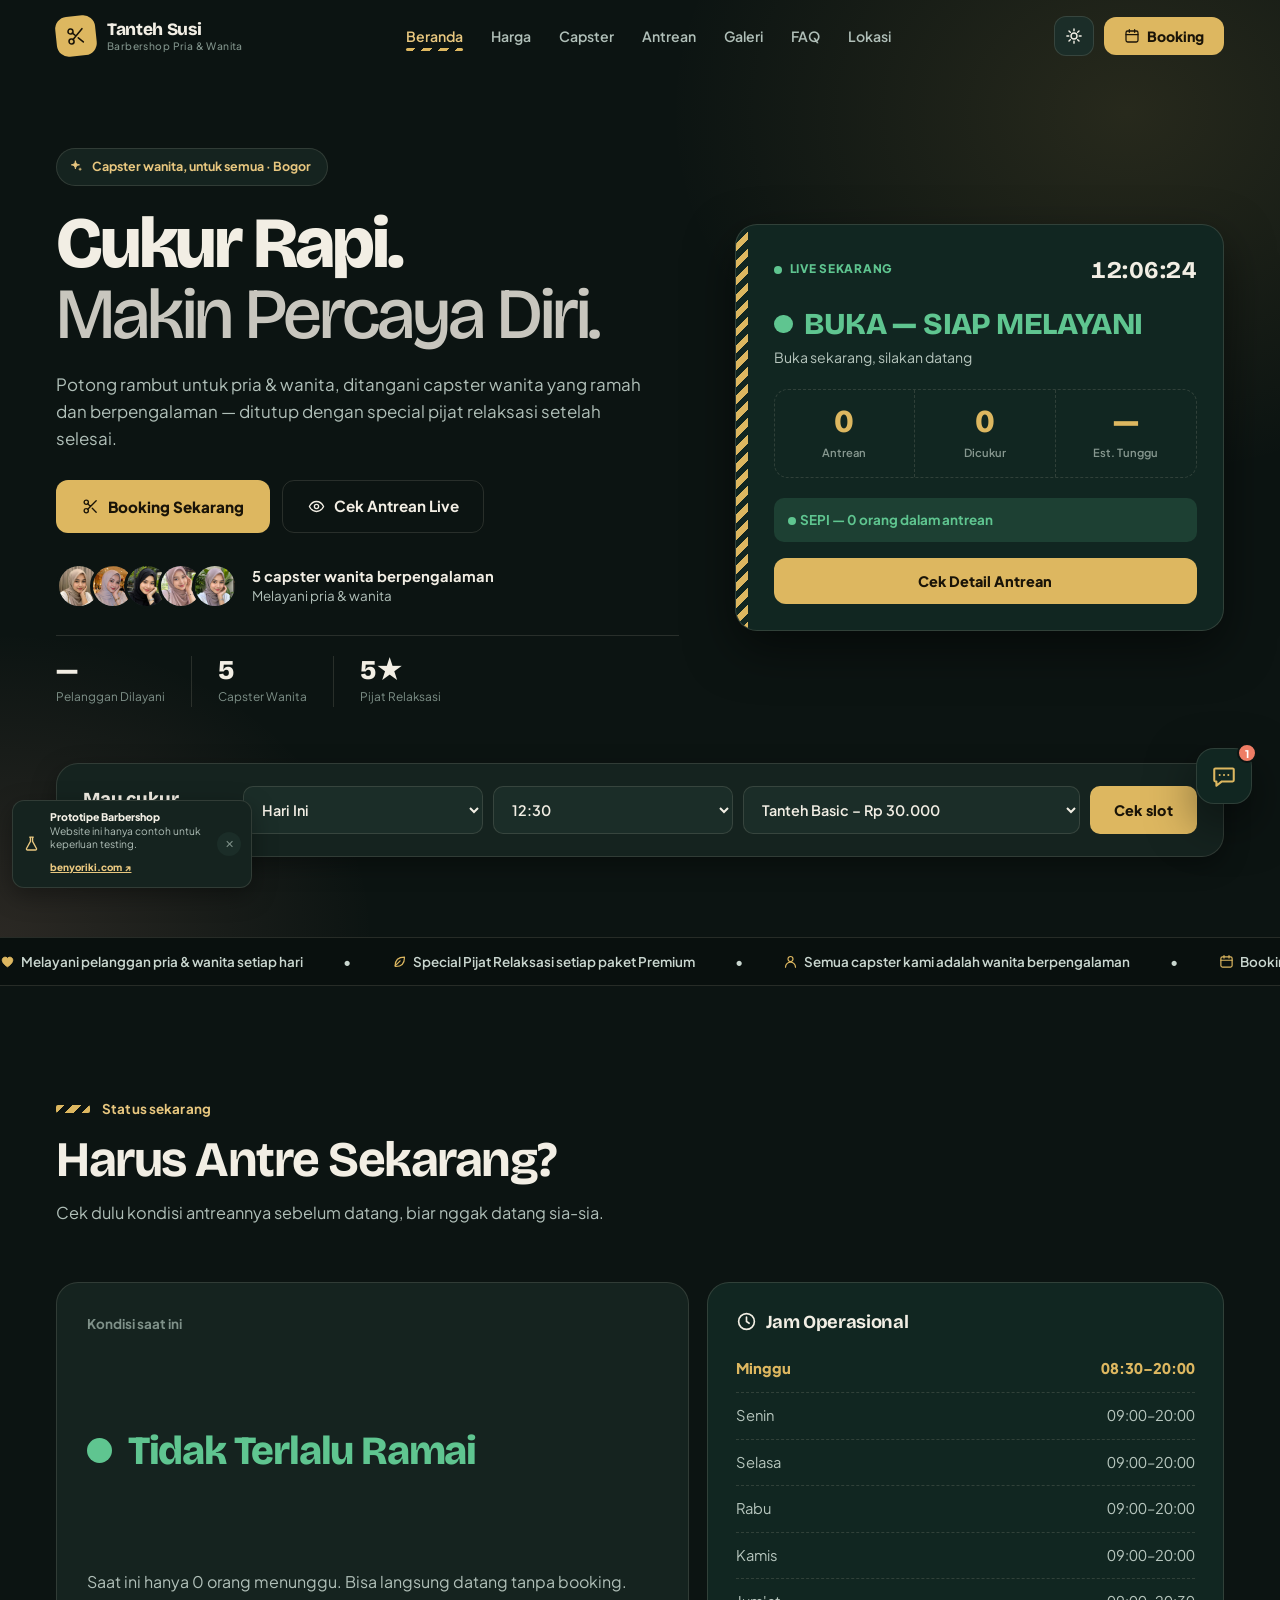
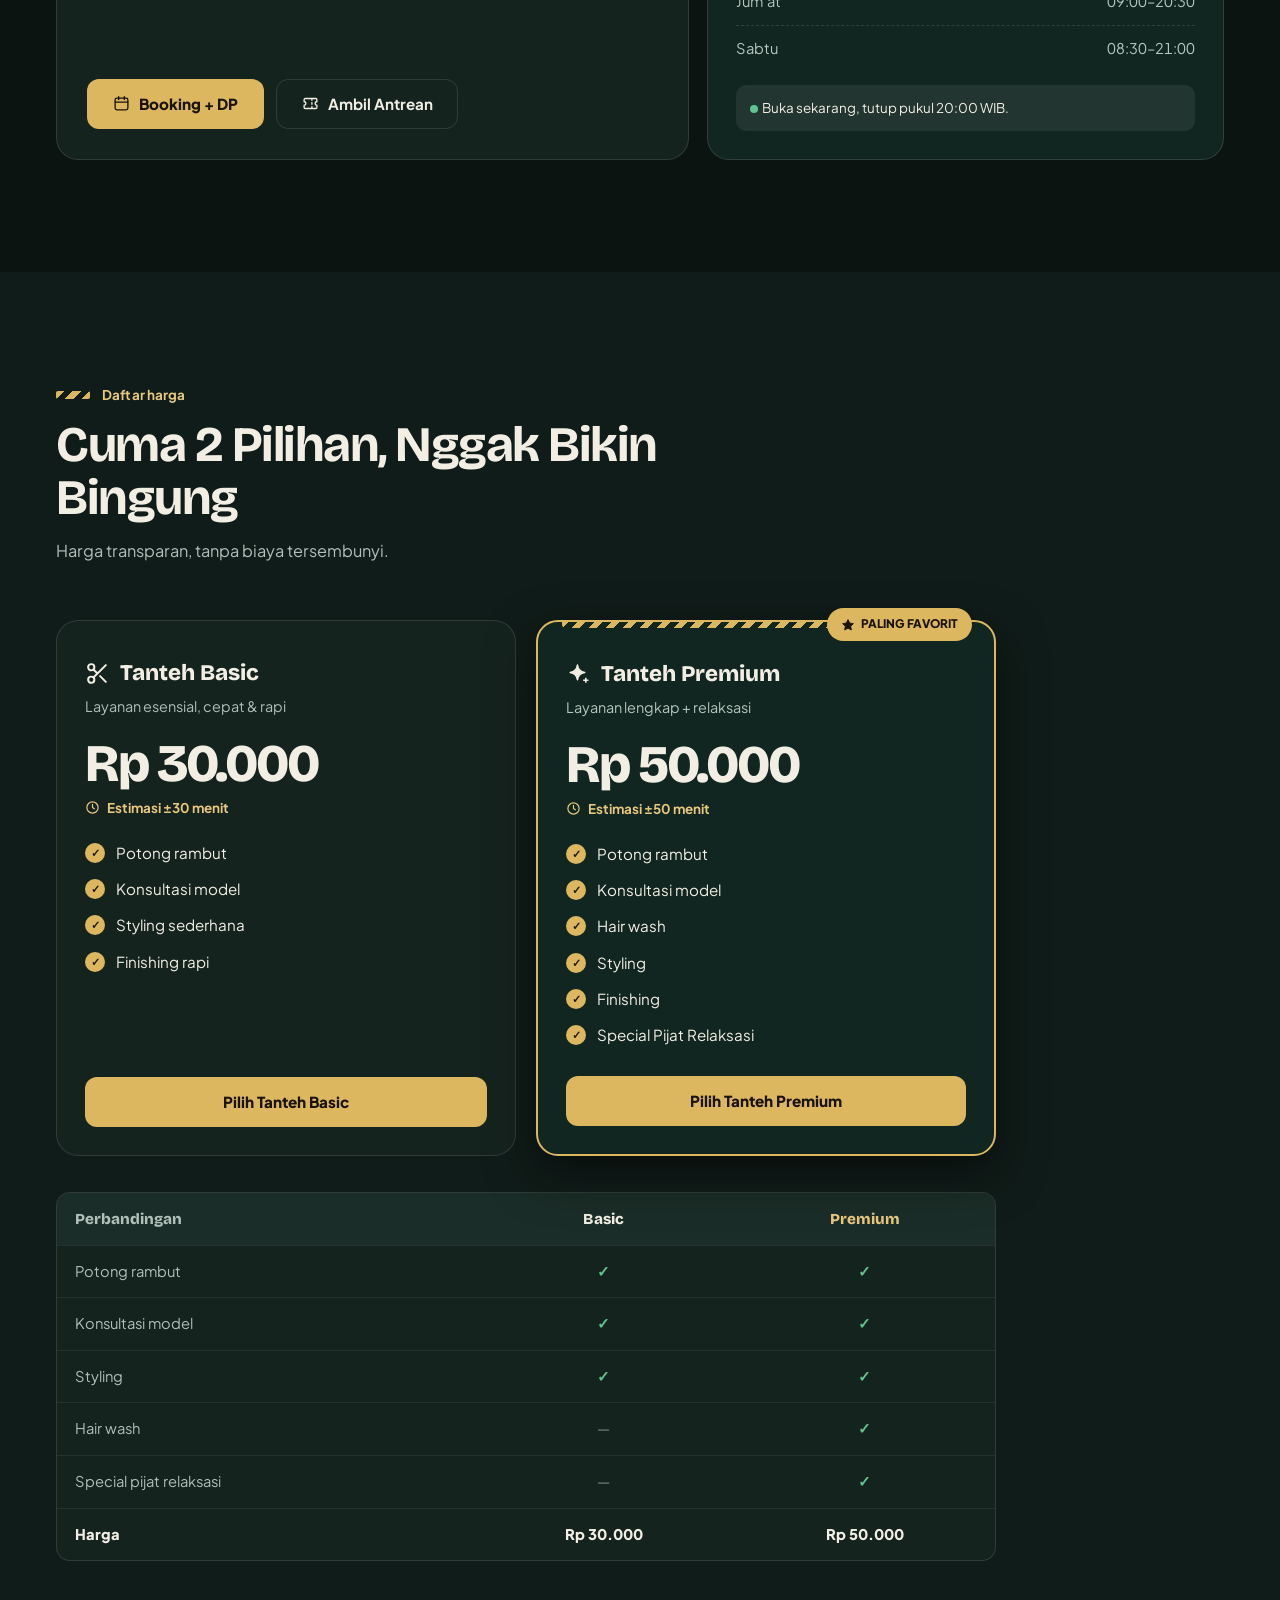
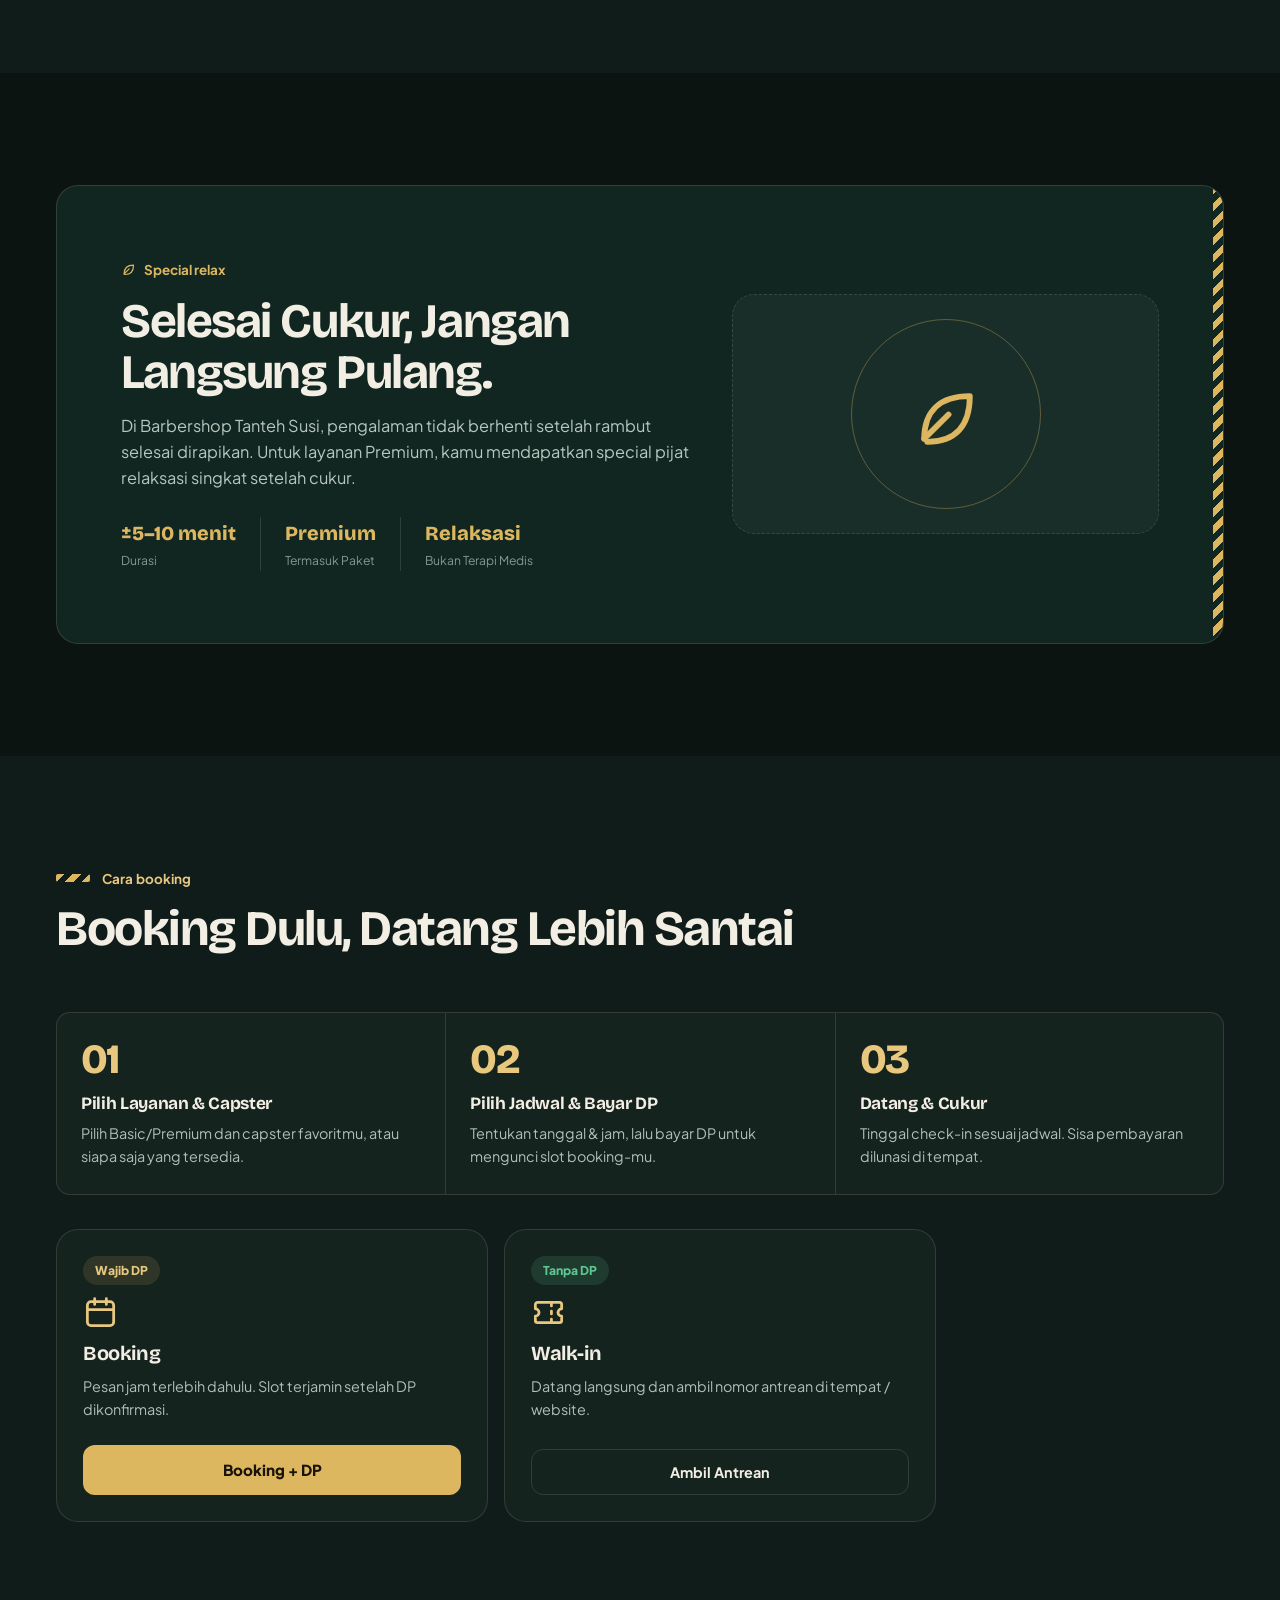
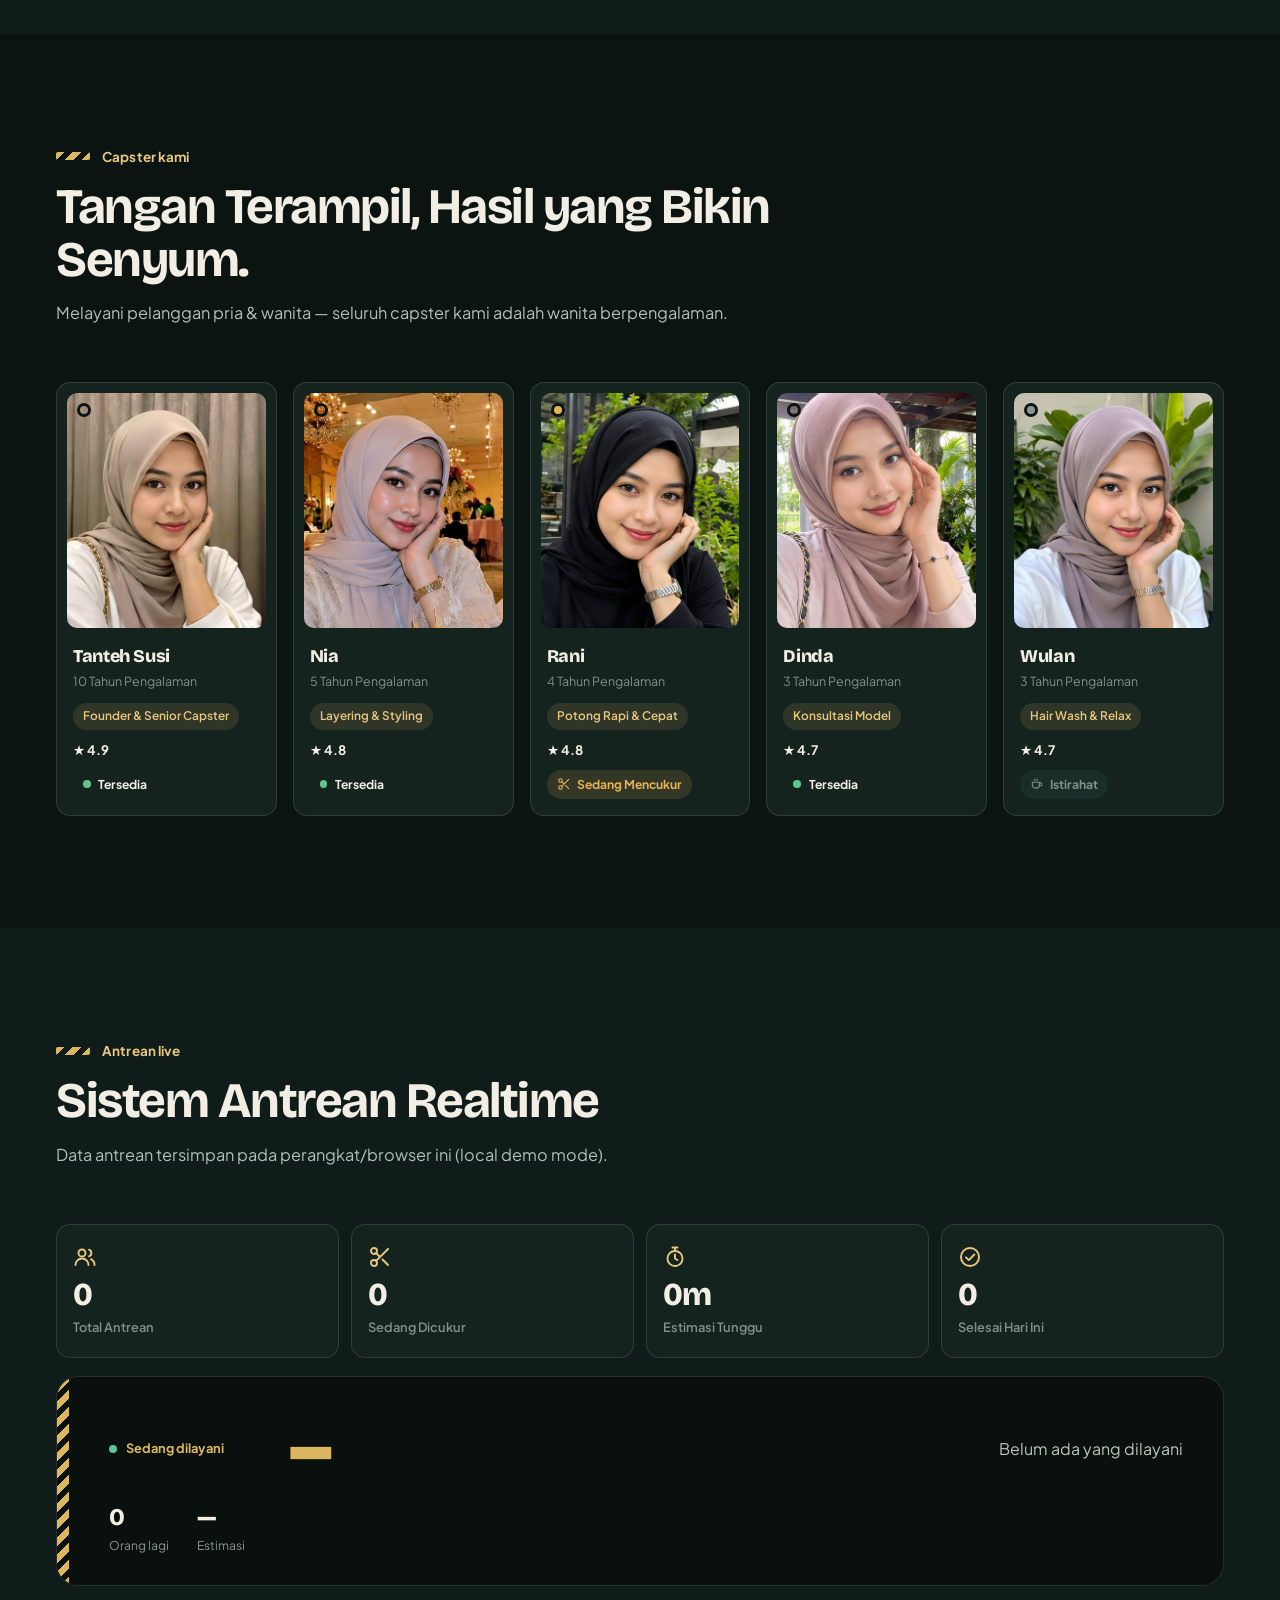
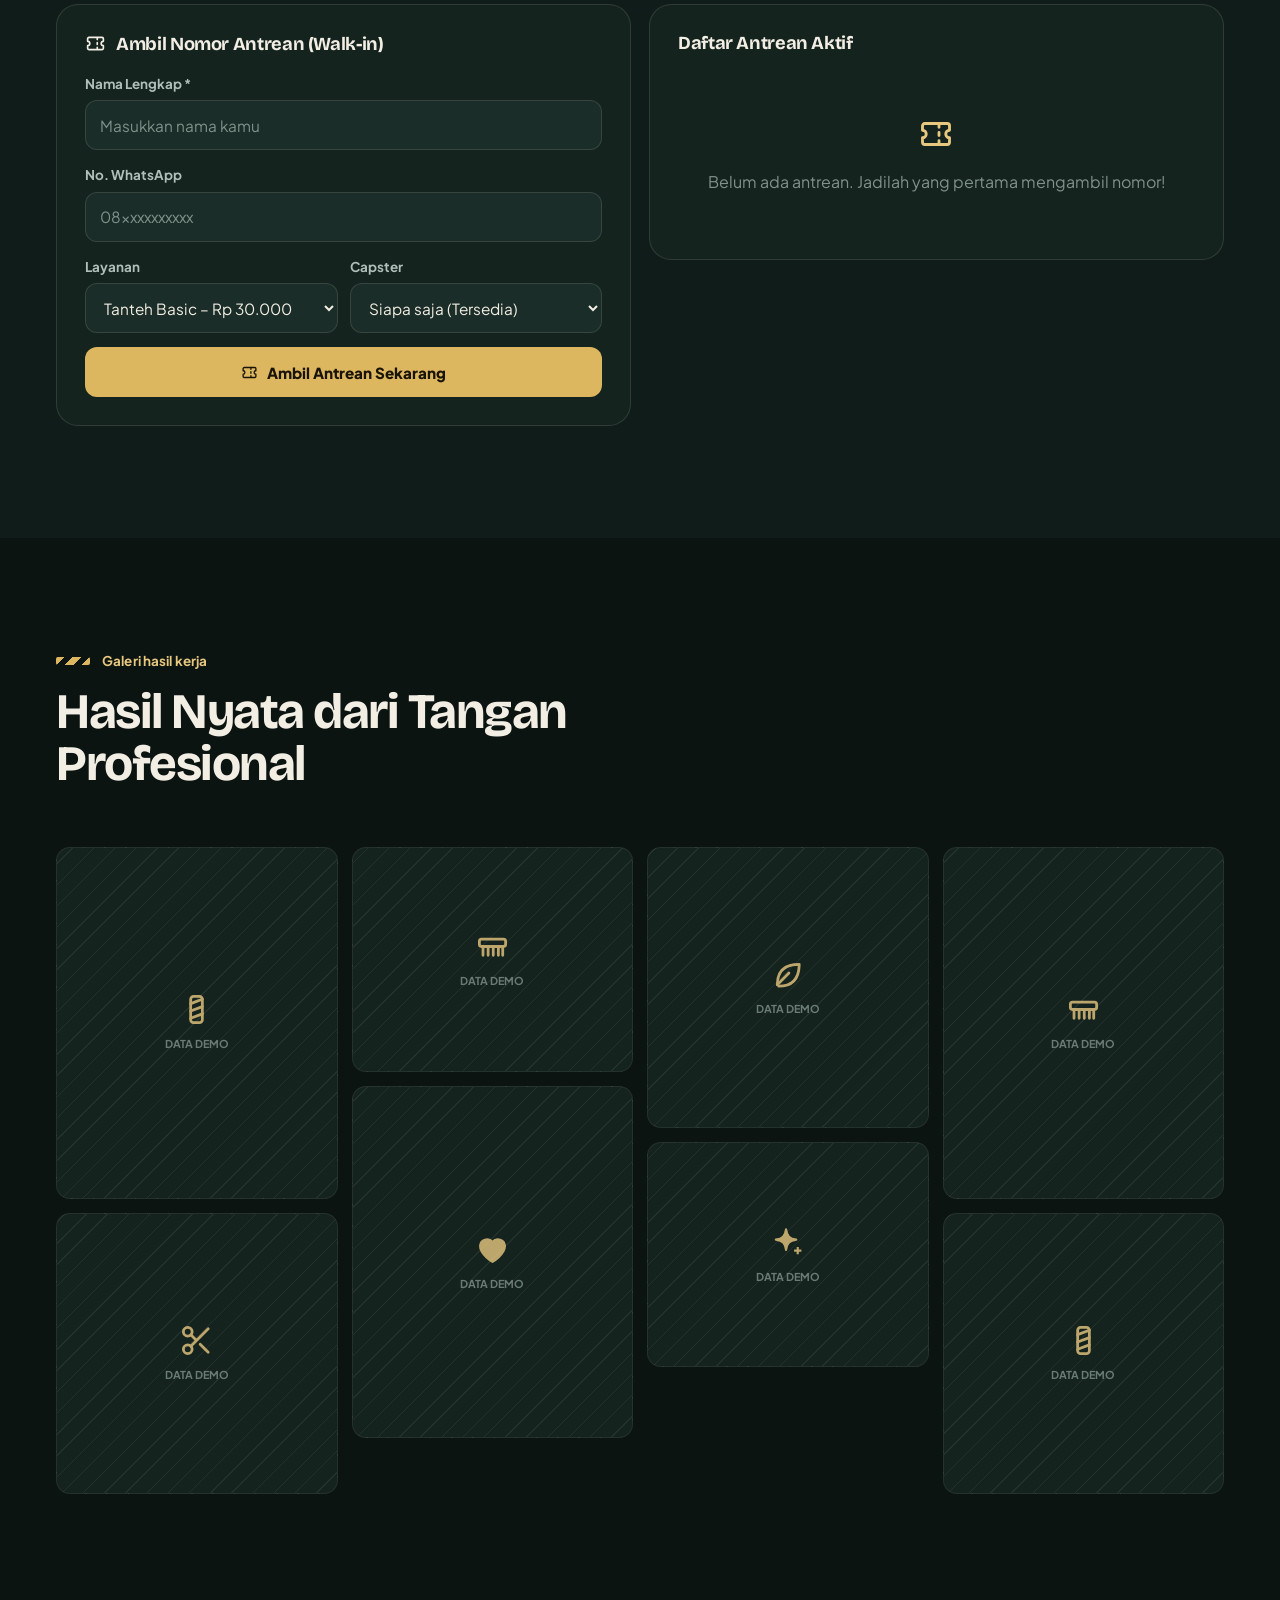
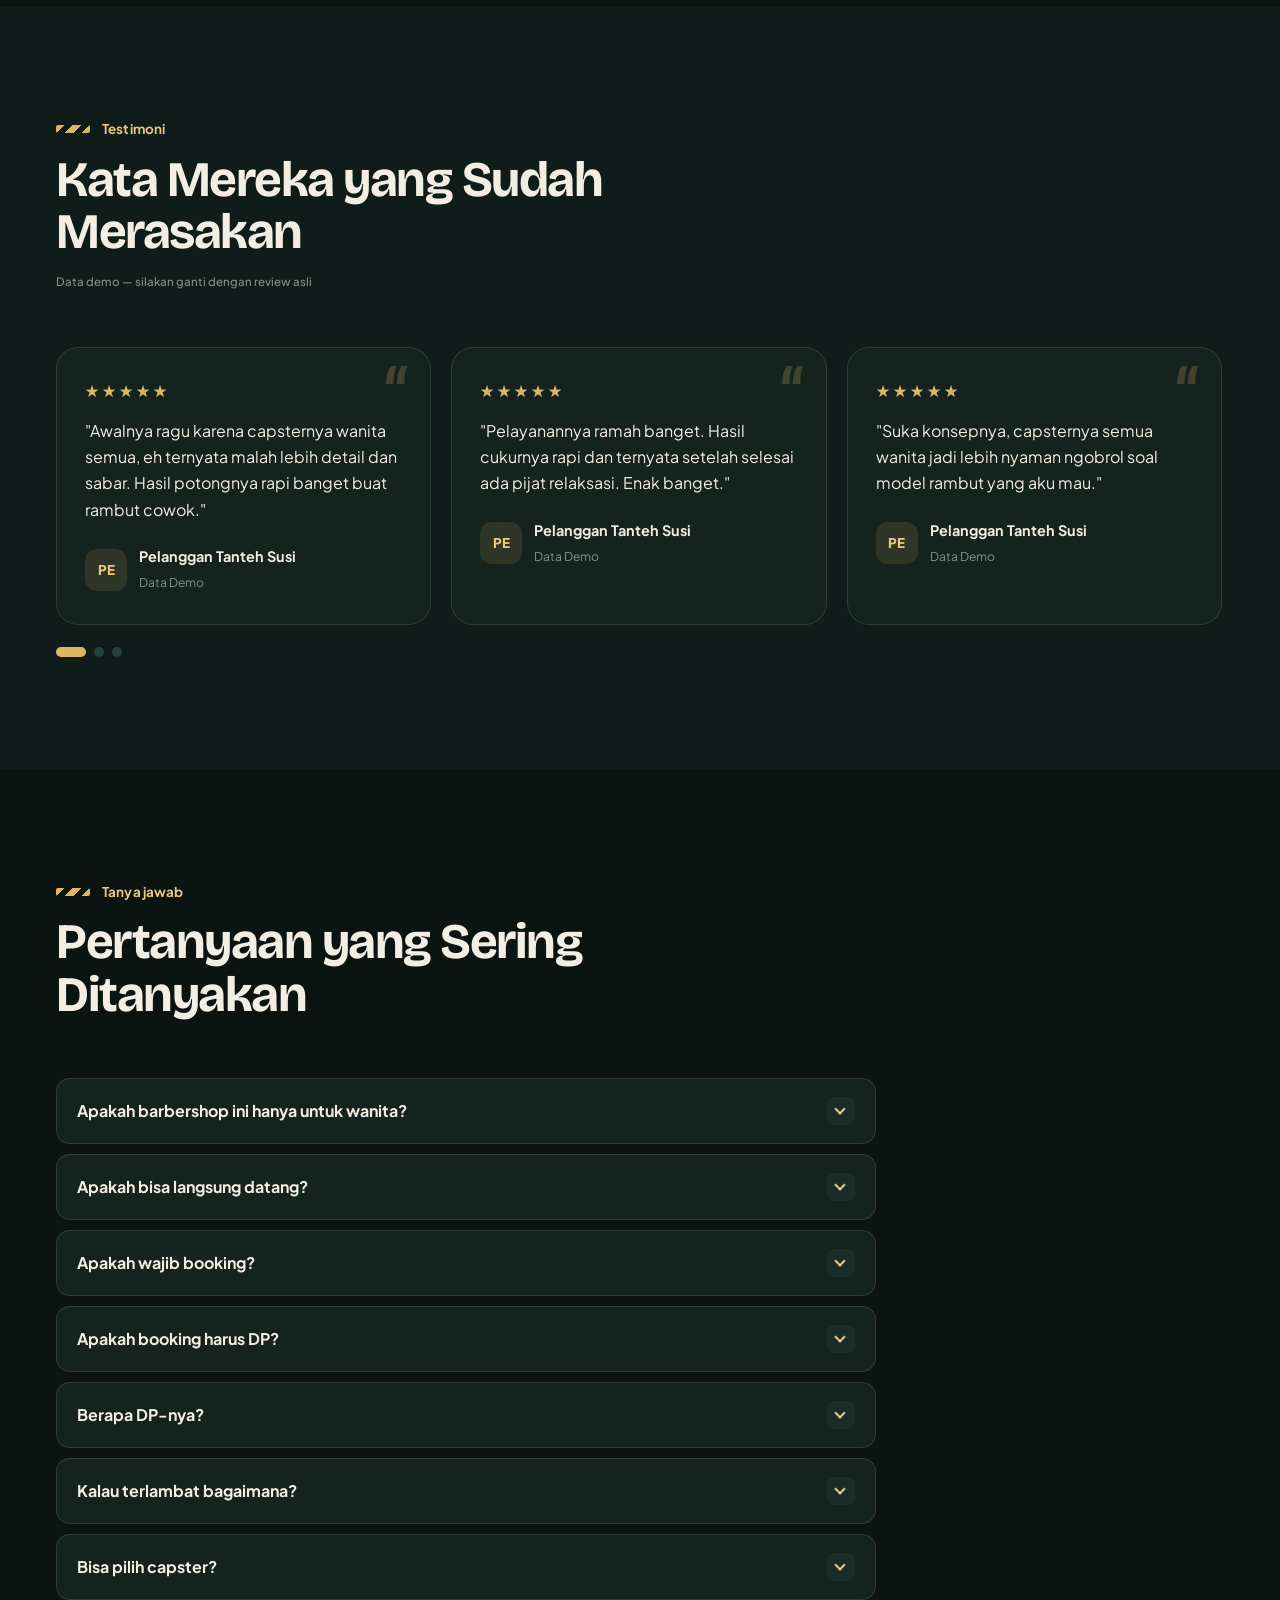
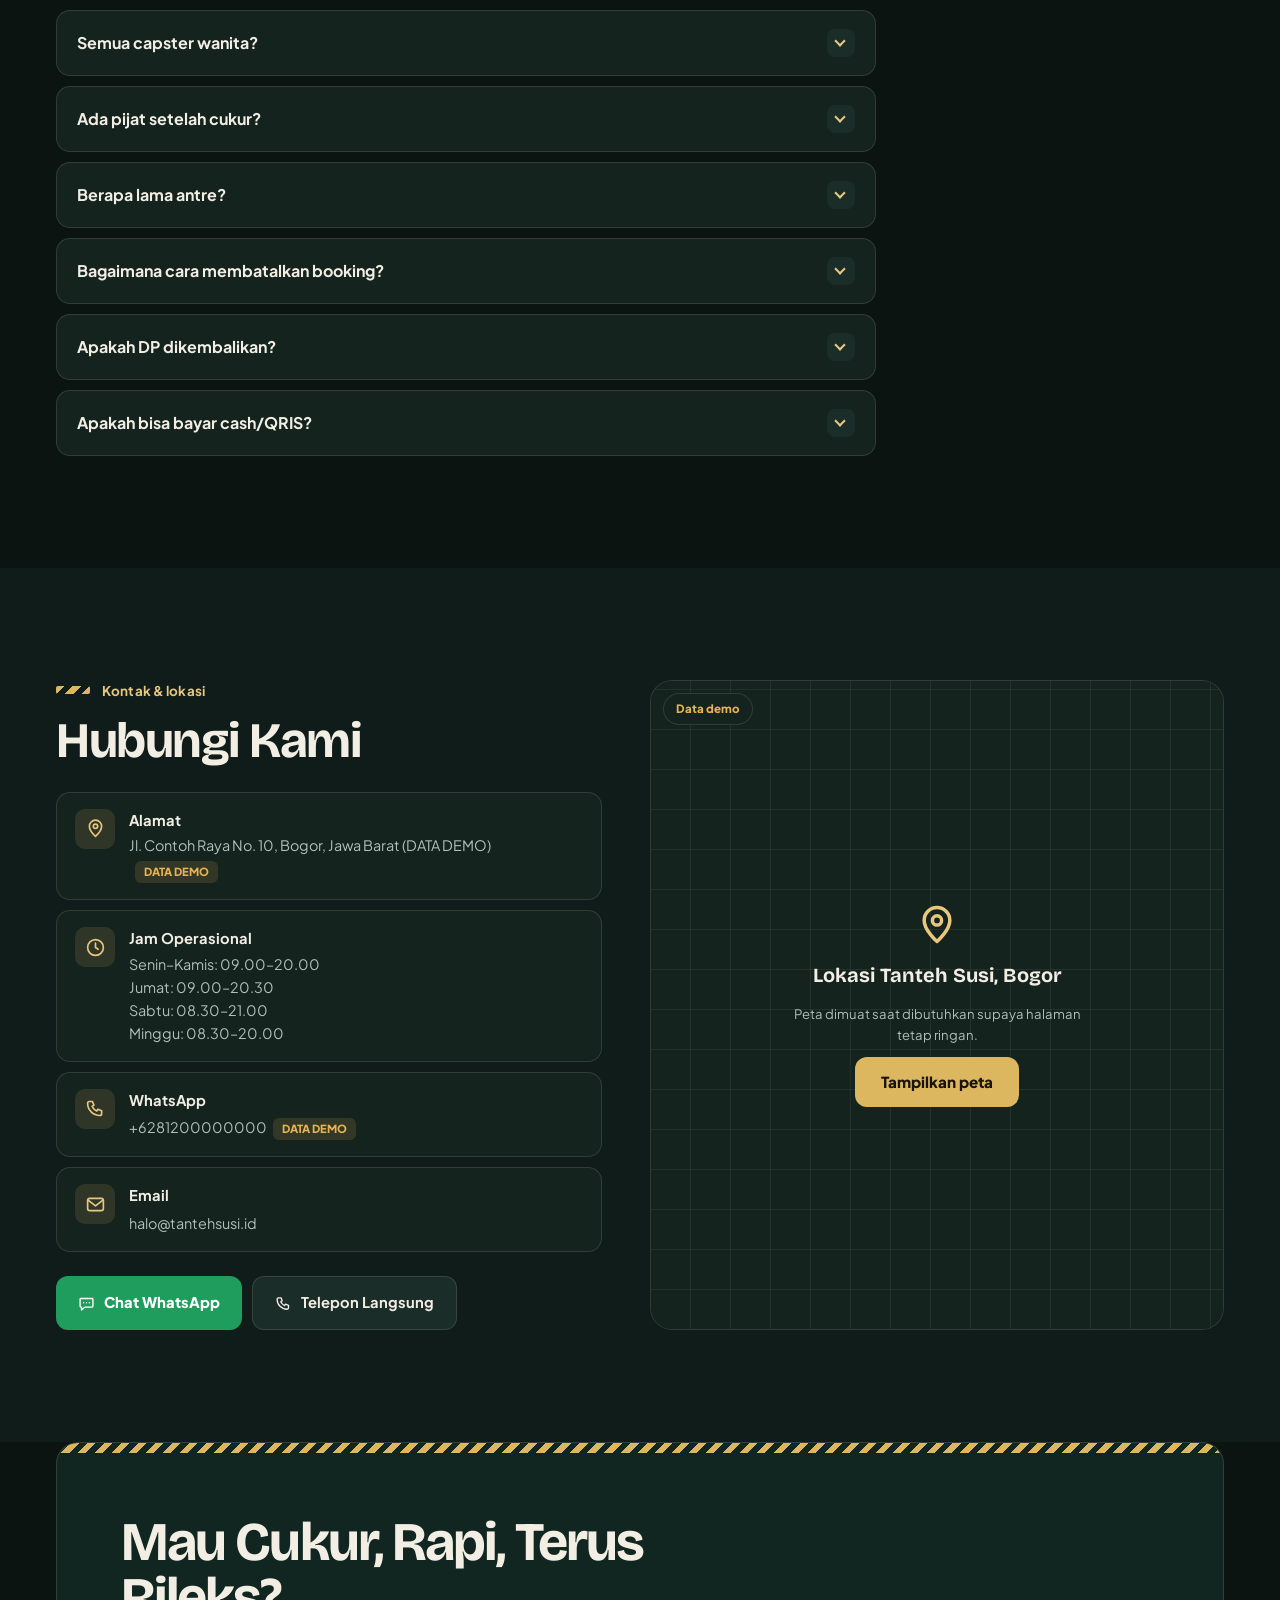
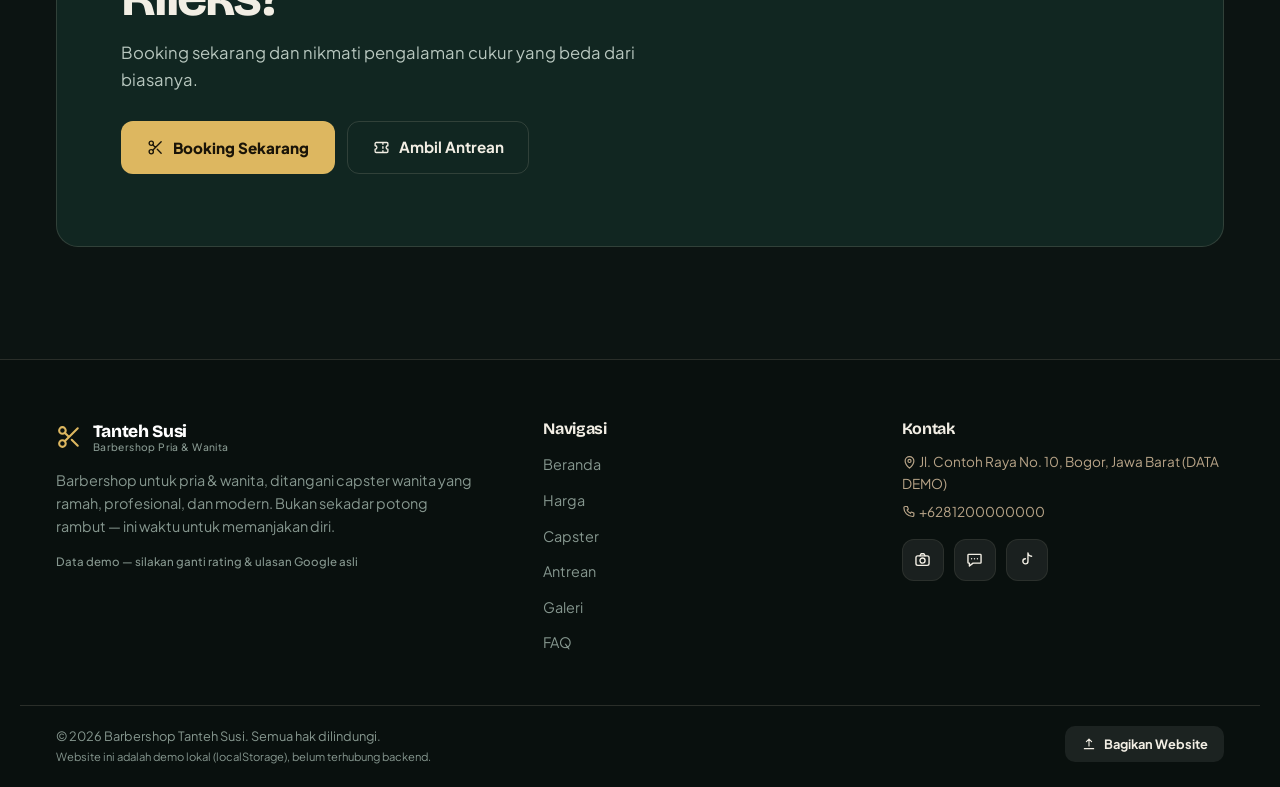
==== commit 952833a4: "Add files via upload" ====
--- a/index.html
+++ b/index.html
@@ -1,20 +1,22 @@
 <!DOCTYPE html>
-<html lang="id" data-theme="light">
+<html lang="id" data-theme="dark">
 <head>
 <meta charset="UTF-8"/>
-<link rel="icon" href="favicon.png" type="image/png">
+<link rel="icon" href="favicon.png" type="image/png" sizes="192x192">
 <link rel="apple-touch-icon" href="favicon.png">
 <meta name="viewport" content="width=device-width,initial-scale=1.0,viewport-fit=cover"/>
 <meta name="description" content="Barbershop Tanteh Susi di Bogor. Cukur rambut pria & wanita, ditangani capster wanita profesional. Booking online dengan DP, cek antrean live, dan nikmati special pijat relaksasi setelah cukur Premium."/>
-<meta name="theme-color" content="#FAF6EE"/>
+<meta name="theme-color" content="#0C1412"/>
 <meta property="og:type" content="website"/>
 <meta property="og:title" content="Barbershop Tanteh Susi — Cukur & Booking Online Bogor"/>
 <meta property="og:description" content="Cukur rambut pria & wanita oleh capster wanita berpengalaman. Booking online, cek antrean live, dan special pijat relaksasi setelah cukur Premium."/>
 <meta property="og:image" content="favicon.png"/>
 <title>Barbershop Tanteh Susi — Cukur & Booking Online Bogor</title>
+<script>(function(d){var c=d.documentElement;c.className+=' js';try{var t=JSON.parse(localStorage.getItem('tantehSusi_theme'));if(t==='light'||t==='dark'){c.setAttribute('data-theme',t)}}catch(e){}
+if(/Windows NT (5\.|6\.[01])/.test(navigator.userAgent)||(navigator.hardwareConcurrency||4)<=2||(navigator.deviceMemory||4)<=2){c.className+=' lite'}})(document);</script>
 <link rel="preconnect" href="https://fonts.googleapis.com">
 <link rel="preconnect" href="https://fonts.gstatic.com" crossorigin>
-<link href="https://fonts.googleapis.com/css2?family=Fraunces:ital,opsz,wght@0,9..144,500;0,9..144,600;0,9..144,700;0,9..144,900;1,9..144,500;1,9..144,600;1,9..144,700&family=Manrope:wght@400;500;600;700;800&display=swap" rel="stylesheet"/>
+<link href="https://fonts.googleapis.com/css2?family=Bricolage+Grotesque:wght@600;700;800&family=Plus+Jakarta+Sans:wght@400;500;600;700;800&display=swap" rel="stylesheet"/>
 <link rel="stylesheet" href="style.css"/>
 </head>
 <body>
@@ -66,34 +68,25 @@
 <!-- HERO -->
 <section class="hero" id="beranda">
   <div class="h-bg"></div>
-  <span class="h-float f1" aria-hidden="true">✂️</span>
-  <span class="h-float f2" aria-hidden="true">✨</span>
-  <span class="h-float f3" aria-hidden="true">💫</span>
   <div class="h-c">
     <div>
-      <div class="h-badge"><span>✨</span><span>CAPSTER WANITA, UNTUK SEMUA — BOGOR</span></div>
-      <h1 class="h-title">Cukur Rapi.<br/>Makin <em>Percaya Diri</em>.</h1>
+      <div class="h-badge"><span>✨</span><span>Capster wanita, untuk semua · Bogor</span></div>
+      <h1 class="h-title">Cukur Rapi.<em>Makin Percaya Diri.</em></h1>
       <p class="h-sub">Potong rambut untuk pria &amp; wanita, ditangani capster wanita yang ramah dan berpengalaman — ditutup dengan special pijat relaksasi setelah selesai.</p>
       <div class="h-cta">
         <button class="btn-pri" id="heroBookBtn">✂️ Booking Sekarang</button>
         <a href="#antrean" class="btn-ghost">👀 Cek Antrean Live</a>
       </div>
+      <div class="h-crew">
+        <div class="h-crew-av" aria-hidden="true">
+          <img src="img/capster-susi.jpg" width="46" height="46" alt="" decoding="async"/><img src="img/capster-nia.jpg" width="46" height="46" alt="" decoding="async"/><img src="img/capster-rani.jpg" width="46" height="46" alt="" decoding="async"/><img src="img/capster-dinda.jpg" width="46" height="46" alt="" decoding="async"/><img src="img/capster-wulan.jpg" width="46" height="46" alt="" decoding="async"/>
+        </div>
+        <p><strong>5 capster wanita berpengalaman</strong>Melayani pria &amp; wanita</p>
+      </div>
       <div class="h-stats">
         <div><div class="st-n" id="statCust">—</div><div class="st-l">Pelanggan Dilayani</div></div>
         <div><div class="st-n" id="statCap">—</div><div class="st-l">Capster Wanita</div></div>
         <div><div class="st-n">5★</div><div class="st-l">Pijat Relaksasi</div></div>
-      </div>
-      <div class="qb-widget">
-        <div class="qb-title">MAU CUKUR KAPAN?</div>
-        <div class="qb-row">
-          <select id="qbDay"><option value="today">Hari Ini</option><option value="tomorrow">Besok</option></select>
-          <select id="qbTime"></select>
-        </div>
-        <div class="qb-row" style="grid-template-columns:1fr">
-          <select id="qbService"></select>
-        </div>
-        <button class="qb-btn" id="qbCheckBtn">CEK SLOT</button>
-        <div class="qb-result" id="qbResult"></div>
       </div>
     </div>
     <div>
@@ -111,10 +104,22 @@
           <div class="lc-item"><div class="lc-num" id="lcServing">0</div><div class="lc-lbl">Dicukur</div></div>
           <div class="lc-item"><div class="lc-num" id="lcWait">—</div><div class="lc-lbl">Est. Tunggu</div></div>
         </div>
-        <div class="lc-crowd" id="lcCrowd"><span>🟡</span><span id="lcCrowdTxt">Memuat status keramaian…</span></div>
+        <div class="lc-crowd" id="lcCrowd"><span id="lcCrowdTxt">Memuat status keramaian…</span></div>
         <button class="lc-detail-btn" id="lcDetailBtn">Cek Detail Antrean</button>
       </div>
     </div>
+  <div class="qb-widget">
+    <div class="qb-title">Mau cukur kapan?</div>
+    <div class="qb-fields">
+      <div class="qb-row">
+        <select id="qbDay" aria-label="Hari"><option value="today">Hari Ini</option><option value="tomorrow">Besok</option></select>
+        <select id="qbTime" aria-label="Jam"></select>
+        <select id="qbService" aria-label="Layanan"></select>
+      </div>
+      <button class="qb-btn" id="qbCheckBtn">Cek slot</button>
+    </div>
+    <div class="qb-result" id="qbResult"></div>
+  </div>
   </div>
 </section>
 
@@ -127,7 +132,7 @@
 <section class="section" id="status-section">
   <div class="container">
     <div class="sec-hdr" data-r>
-      <div class="sec-lbl">STATUS SEKARANG</div>
+      <div class="sec-lbl">Status sekarang</div>
       <h2 class="sec-title">Harus Antre Sekarang?</h2>
       <p class="sec-desc">Cek dulu kondisi antreannya sebelum datang, biar nggak datang sia-sia.</p>
     </div>
@@ -151,10 +156,10 @@
 </section>
 
 <!-- HARGA -->
-<section class="section" id="harga" style="background:var(--bg-alt)">
+<section class="section alt" id="harga">
   <div class="container">
     <div class="sec-hdr" data-r>
-      <div class="sec-lbl">DAFTAR HARGA</div>
+      <div class="sec-lbl">Daftar harga</div>
       <h2 class="sec-title">Cuma 2 Pilihan, Nggak Bikin Bingung</h2>
       <p class="sec-desc">Harga transparan, tanpa biaya tersembunyi.</p>
     </div>
@@ -176,12 +181,12 @@
 </section>
 
 <!-- SPECIAL RELAX -->
-<section class="section" style="padding-top:60px;padding-bottom:60px">
-  <div class="container">
-    <div class="relax-sec">
+<section class="section">
+  <div class="container">
+    <div class="relax-sec" data-r>
       <div class="relax-grid">
         <div>
-          <span class="relax-badge">💆 SPECIAL RELAX</span>
+          <span class="relax-badge">💆 Special relax</span>
           <h2 class="relax-title">Selesai Cukur, Jangan Langsung Pulang.</h2>
           <p class="relax-txt">Di Barbershop Tanteh Susi, pengalaman tidak berhenti setelah rambut selesai dirapikan. Untuk layanan Premium, kamu mendapatkan special pijat relaksasi singkat setelah cukur.</p>
           <div class="relax-meta">
@@ -197,10 +202,10 @@
 </section>
 
 <!-- CARA BOOKING -->
-<section class="section" style="background:var(--bg-alt)">
+<section class="section alt">
   <div class="container">
     <div class="sec-hdr" data-r>
-      <div class="sec-lbl">CARA BOOKING</div>
+      <div class="sec-lbl">Cara booking</div>
       <h2 class="sec-title">Booking Dulu, Datang Lebih Santai</h2>
     </div>
     <div class="how-grid">
@@ -231,7 +236,7 @@
 <section class="section" id="capster">
   <div class="container">
     <div class="sec-hdr" data-r>
-      <div class="sec-lbl">CAPSTER KAMI</div>
+      <div class="sec-lbl">Capster kami</div>
       <h2 class="sec-title">Tangan Terampil, Hasil yang Bikin Senyum.</h2>
       <p class="sec-desc">Melayani pelanggan pria &amp; wanita — seluruh capster kami adalah wanita berpengalaman.</p>
     </div>
@@ -240,10 +245,10 @@
 </section>
 
 <!-- ANTREAN LIVE -->
-<section class="section" id="antrean" style="background:var(--bg-alt)">
+<section class="section alt" id="antrean">
   <div class="container">
     <div class="sec-hdr" data-r>
-      <div class="sec-lbl">ANTREAN LIVE</div>
+      <div class="sec-lbl">Antrean live</div>
       <h2 class="sec-title">Sistem Antrean Realtime</h2>
       <p class="sec-desc">Data antrean tersimpan pada perangkat/browser ini (local demo mode).</p>
     </div>
@@ -254,7 +259,7 @@
       <div class="q-stat"><div class="qi">✅</div><div class="qn" id="qDone">0</div><div class="ql">Selesai Hari Ini</div></div>
     </div>
     <div class="now-serving" id="nowServingBox">
-      <div class="ns-lbl">NOW SERVING</div>
+      <div class="ns-lbl">Sedang dilayani</div>
       <div class="ns-num" id="nsNum">–</div>
       <div class="ns-name" id="nsName">Belum ada yang dilayani</div>
       <div class="ns-meta">
@@ -305,7 +310,7 @@
 <section class="section" id="galeri">
   <div class="container">
     <div class="sec-hdr" data-r>
-      <div class="sec-lbl">GALERI HASIL KERJA</div>
+      <div class="sec-lbl">Galeri hasil kerja</div>
       <h2 class="sec-title">Hasil Nyata dari Tangan Profesional</h2>
     </div>
     <div class="gal-grid" id="galGrid"></div>
@@ -313,10 +318,10 @@
 </section>
 
 <!-- TESTIMONI -->
-<section class="section" style="background:var(--bg-alt)">
+<section class="section alt">
   <div class="container">
     <div class="sec-hdr" data-r>
-      <div class="sec-lbl">TESTIMONI</div>
+      <div class="sec-lbl">Testimoni</div>
       <h2 class="sec-title">Kata Mereka yang Sudah Merasakan</h2>
       <span class="demo-tag">Data demo — silakan ganti dengan review asli</span>
     </div>
@@ -331,7 +336,7 @@
 <section class="section" id="faq">
   <div class="container">
     <div class="sec-hdr" data-r>
-      <div class="sec-lbl">FAQ</div>
+      <div class="sec-lbl">Tanya jawab</div>
       <h2 class="sec-title">Pertanyaan yang Sering Ditanyakan</h2>
     </div>
     <div class="faq-list" id="faqList"></div>
@@ -339,11 +344,11 @@
 </section>
 
 <!-- LOKASI -->
-<section class="section" id="lokasi" style="background:var(--bg-alt)">
+<section class="section alt" id="lokasi">
   <div class="container">
     <div class="contact-grid">
       <div>
-        <div class="sec-lbl">KONTAK &amp; LOKASI</div>
+        <div class="sec-lbl">Kontak &amp; lokasi</div>
         <h2 class="sec-title">Hubungi Kami</h2>
         <div class="ct-cards" id="ctCards"></div>
         <div class="q-acts">
@@ -352,20 +357,21 @@
         </div>
       </div>
       <div class="map-box">
-        <span class="map-demo-badge">DATA DEMO</span>
-        <iframe src="https://www.google.com/maps/embed?pb=!1m18!1m12!1m3!1d3966.7!2d106.7!3d-6.59!2m3!1f0!2f0!3f0!3m2!1i1024!2i768!4f13.1!3m3!1m2!1s0x0%3A0x0!2sBogor!5e0!3m2!1sid!2sid" width="600" height="450" style="border:0;" allowfullscreen="" loading="lazy" referrerpolicy="no-referrer-when-downgrade" title="Lokasi (demo)"></iframe>
+        <span class="map-demo-badge">Data demo</span>
+        <iframe data-src="https://www.google.com/maps/embed?pb=!1m18!1m12!1m3!1d3966.7!2d106.7!3d-6.59!2m3!1f0!2f0!3f0!3m2!1i1024!2i768!4f13.1!3m3!1m2!1s0x0%3A0x0!2sBogor!5e0!3m2!1sid!2sid" title="Lokasi (demo)" referrerpolicy="no-referrer-when-downgrade" allowfullscreen></iframe>
+        <div class="map-facade"><span class="pin">📍</span><strong>Lokasi Tanteh Susi, Bogor</strong><small>Peta dimuat saat dibutuhkan supaya halaman tetap ringan.</small><button class="btn-pri" id="mapLoadBtn" type="button">Tampilkan peta</button></div>
       </div>
     </div>
   </div>
 </section>
 
 <!-- FINAL CTA -->
-<section class="section" style="padding-top:0">
+<section class="section final-wrap">
   <div class="container">
     <div class="final-cta">
       <h2>Mau Cukur, Rapi, Terus Rileks?</h2>
       <p>Booking sekarang dan nikmati pengalaman cukur yang beda dari biasanya.</p>
-      <div class="h-cta" style="justify-content:center">
+      <div class="h-cta">
         <button class="btn-pri" id="finalBookBtn">✂️ Booking Sekarang</button>
         <a href="#antrean" class="btn-ghost">🎫 Ambil Antrean</a>
       </div>
@@ -716,7 +722,7 @@
       <button class="cb-send" id="cbSend">➤</button>
     </div>
   </div>
-  <button class="chat-toggle" id="chatToggle" aria-label="Chat">💬<span class="chat-badge" id="chatBadge">1</span></button>
+  <button class="chat-toggle" id="chatToggle" aria-label="Buka chat">💬<span class="chat-badge" id="chatBadge">1</span></button>
 </div>
 
 <script src="script.js" defer></script>
--- a/style.css
+++ b/style.css
@@ -1,92 +1,112 @@
 /* ==========================================================================
-   BARBERSHOP TANTEH SUSI — Design System
-   Palette: warm cream / champagne / muted gold / dark espresso / dusty rose
-   Type: Fraunces (display) + Manrope (body/UI)
+   BARBERSHOP TANTEH SUSI — Design System v2 "Midnight Salon"
+   Arah desain : hijau-pinus gelap + kuningan, motif tiang barber (garis diagonal)
+   Tipografi   : Bricolage Grotesque (judul) + Plus Jakarta Sans (isi)
+   Performa    : tanpa blur/backdrop-filter, animasi hanya transform/opacity,
+                 mode .lite otomatis untuk Windows 7 / PC lawas.
+   Kompatibel  : Chrome 80+, Firefox 78+, Edge 80+ (tanpa color-mix, :has, nesting)
    ========================================================================== */
 
 *,*::before,*::after{box-sizing:border-box;margin:0;padding:0}
-html{scroll-behavior:smooth;-webkit-tap-highlight-color:transparent}
+html{scroll-behavior:smooth;-webkit-tap-highlight-color:transparent;scroll-padding-top:76px;-webkit-text-size-adjust:100%}
 html,body{overflow-x:hidden;max-width:100%}
 
-:root{
-  --bg:#FAF6EE;
-  --bg-alt:#F3EAD6;
+/* ---------- Token: tema gelap (default) ---------- */
+:root,html[data-theme="dark"]{
+  --bg:#0C1412;
+  --bg-alt:#101C19;
+  --surface:#15231F;
+  --surface-2:#1B2D28;
+  --surface-3:#28403A;
+  --border:rgba(236,228,206,.13);
+  --border-soft:rgba(236,228,206,.07);
+  --text:#F2EEE4;
+  --text-mute:#B0BFB8;
+  --text-faint:#7F9189;
+  --gold:#DDB760;
+  --gold-deep:#E8C77F;
+  --gold-soft:rgba(221,183,96,.13);
+  --espresso:#F2EEE4;
+  --espresso-deep:#F2EEE4;
+  --surface-dark:#112621;
+  --surface-dark-deep:#09100E;
+  --on-dark:#F2EEE4;
+  --on-gold:#1A1408;
+  --rose:#E8A590;
+  --rose-soft:rgba(232,165,144,.14);
+  --green:#5FC590;
+  --green-soft:rgba(95,197,144,.14);
+  --amber:#E6B352;
+  --amber-soft:rgba(230,179,82,.14);
+  --red:#EE7D65;
+  --red-soft:rgba(238,125,101,.15);
+  --btn-bg:#DDB760;
+  --btn-fg:#1A1408;
+  --nav-bg:rgba(12,20,18,.96);
+  --shadow-sm:0 1px 2px rgba(0,0,0,.25);
+  --shadow-md:0 8px 24px rgba(0,0,0,.35);
+  --shadow-lg:0 18px 48px rgba(0,0,0,.5);
+  --radius-sm:8px;
+  --radius-md:14px;
+  --radius-lg:22px;
+  --font-display:'Bricolage Grotesque','Segoe UI','Trebuchet MS',Arial,sans-serif;
+  --font-body:'Plus Jakarta Sans','Segoe UI',Tahoma,Arial,sans-serif;
+  --safe-b:env(safe-area-inset-bottom,0px);
+  --pole:repeating-linear-gradient(-45deg,var(--gold) 0,var(--gold) 6px,transparent 6px,transparent 12px);
+  --notch:var(--bg-alt);
+}
+/* ---------- Token: tema terang ---------- */
+html[data-theme="light"]{
+  --bg:#EDF1EC;
+  --bg-alt:#E1E9E2;
   --surface:#FFFFFF;
-  --surface-2:#F0E6D2;
-  --surface-3:#EADFC4;
-  --border:rgba(51,37,29,.13);
-  --border-soft:rgba(51,37,29,.07);
-  --text:#2B1F17;
-  --text-mute:#6E5E4E;
-  --text-faint:#9A8B79;
-  --gold:#C9A45C;
-  --gold-deep:#A9803D;
-  --gold-soft:rgba(201,164,92,.14);
-  --espresso:#33251D;
-  --espresso-deep:#1C1410;
-  /* Fixed brand-dark tokens: intentionally do NOT flip in dark theme.
-     Use these (not --espresso/--espresso-deep) for "always dark panel"
-     backgrounds and for text placed on top of --gold, so contrast stays
-     correct in both light and dark mode. */
-  --surface-dark:#33251D;
-  --surface-dark-deep:#1C1410;
-  --on-dark:#F5EEE1;
-  --on-gold:#1C1410;
-  --rose:#B4816F;
-  --rose-soft:rgba(180,129,111,.14);
-  --green:#3E8E5B;
-  --green-soft:rgba(62,142,91,.13);
-  --amber:#B9822C;
-  --amber-soft:rgba(185,130,44,.15);
-  --red:#BF5038;
-  --red-soft:rgba(191,80,56,.13);
-  --shadow-sm:0 2px 10px rgba(43,31,23,.06);
-  --shadow-md:0 10px 30px rgba(43,31,23,.10);
-  --shadow-lg:0 22px 60px rgba(43,31,23,.16);
-  --radius-sm:10px;
-  --radius-md:16px;
-  --radius-lg:26px;
-  --font-display:'Fraunces',serif;
-  --font-body:'Manrope',sans-serif;
-  --safe-b:env(safe-area-inset-bottom,0px);
+  --surface-2:#E7EEE8;
+  --surface-3:#CFDBD1;
+  --border:rgba(16,42,34,.14);
+  --border-soft:rgba(16,42,34,.08);
+  --text:#10201B;
+  --text-mute:#42564E;
+  --text-faint:#68796F;
+  --gold:#B98A2C;
+  --gold-deep:#835D10;
+  --gold-soft:rgba(185,138,44,.14);
+  --espresso:#10201B;
+  --espresso-deep:#0A1612;
+  --surface-dark:#112A24;
+  --surface-dark-deep:#0A1A16;
+  --rose:#B5604A;
+  --rose-soft:rgba(181,96,74,.12);
+  --green:#1F7A4A;
+  --green-soft:rgba(31,122,74,.12);
+  --amber:#8F620C;
+  --amber-soft:rgba(143,98,12,.13);
+  --red:#B03E27;
+  --red-soft:rgba(176,62,39,.11);
+  --btn-bg:#112A24;
+  --btn-fg:#F2EEE4;
+  --nav-bg:rgba(237,241,236,.96);
+  --shadow-sm:0 1px 2px rgba(16,42,34,.08);
+  --shadow-md:0 8px 22px rgba(16,42,34,.12);
+  --shadow-lg:0 18px 44px rgba(16,42,34,.18);
 }
-
-html[data-theme="dark"]{
-  --bg:#1C1512;
-  --bg-alt:#241B16;
-  --surface:#2A2019;
-  --surface-2:#332619;
-  --surface-3:#3D2D1E;
-  --border:rgba(232,211,167,.14);
-  --border-soft:rgba(232,211,167,.08);
-  --text:#F5EEE1;
-  --text-mute:#C9B79F;
-  --text-faint:#8F7C68;
-  --gold:#E4C179;
-  --gold-deep:#D1A85E;
-  --gold-soft:rgba(228,193,121,.13);
-  --espresso:#F5EEE1;
-  --espresso-deep:#F5EEE1;
-  --rose:#D6A794;
-  --rose-soft:rgba(214,167,148,.14);
-  --green:#5CB584;
-  --green-soft:rgba(92,181,132,.15);
-  --amber:#E0A94C;
-  --amber-soft:rgba(224,169,76,.15);
-  --red:#E17A5F;
-  --red-soft:rgba(225,122,95,.15);
-  --shadow-sm:0 2px 10px rgba(0,0,0,.25);
-  --shadow-md:0 10px 30px rgba(0,0,0,.35);
-  --shadow-lg:0 22px 60px rgba(0,0,0,.5);
+/* Panel gelap tetap gelap di kedua tema: token teks di-scope ulang */
+.hours-card,.now-serving,.relax-sec,.live-card,.price-card.feat,.final-cta,footer,.cb-hdr{
+  --text:#F2EEE4;--text-mute:#B7C6BE;--text-faint:#86978F;--espresso:#F2EEE4;--espresso-deep:#F2EEE4;
+  --gold:#DDB760;--gold-deep:#E8C77F;--gold-soft:rgba(221,183,96,.14);
+  --border:rgba(236,228,206,.14);--border-soft:rgba(236,228,206,.08);
+  --green:#5FC590;--green-soft:rgba(95,197,144,.16);--amber:#E6B352;--amber-soft:rgba(230,179,82,.16);--red:#EE7D65;--red-soft:rgba(238,125,101,.17);
+  --btn-bg:#DDB760;--btn-fg:#1A1408;
+  --surface-2:rgba(255,255,255,.07);--bg-alt:rgba(255,255,255,.06);
 }
 
 body{
   font-family:var(--font-body);
   background:var(--bg);
   color:var(--text);
-  line-height:1.55;
-  transition:background .35s ease,color .35s ease;
-  padding-bottom:64px; /* space for mobile bottom nav */
+  font-size:16px;
+  line-height:1.6;
+  padding-bottom:calc(68px + var(--safe-b));
+  -webkit-font-smoothing:antialiased;
 }
 @media(min-width:900px){body{padding-bottom:0}}
 
@@ -94,199 +114,179 @@
 a{color:inherit;text-decoration:none}
 button{font-family:inherit;cursor:pointer;border:none;background:none;color:inherit}
 input,select,textarea{font-family:inherit;font-size:1rem;color:var(--text)}
-h1,h2,h3,h4{font-family:var(--font-display);font-weight:600;letter-spacing:-.01em;color:var(--espresso)}
-em{font-style:italic;color:var(--gold-deep)}
-.container{max-width:1320px;margin:0 auto;padding:0 20px}
-@media(min-width:768px){.container{padding:0 32px}}
-.section{padding:74px 0}
-@media(min-width:768px){.section{padding:104px 0}}
-
-::selection{background:var(--gold);color:#fff}
-
-/* ---------- Scroll progress bar ---------- */
-#scrollProgress{position:fixed;top:0;left:0;height:3px;width:0%;background:linear-gradient(90deg,var(--gold),var(--rose));z-index:700;transition:width .1s linear}
-
-/* ---------- Scroll reveal ---------- */
-[data-r]{opacity:0;transform:translateY(26px) scale(.98);transition:opacity .75s cubic-bezier(.16,.7,.24,1),transform .75s cubic-bezier(.16,.7,.24,1)}
-[data-r].vis{opacity:1;transform:translateY(0) scale(1)}
-[data-r-d="1"]{transition-delay:.08s}
-[data-r-d="2"]{transition-delay:.16s}
-[data-r-d="3"]{transition-delay:.24s}
-[data-r-d="4"]{transition-delay:.32s}
-[data-r-d="5"]{transition-delay:.4s}
-
-/* ---------- Section header ---------- */
-.sec-hdr{max-width:640px;margin:0 auto 44px;text-align:center}
-.sec-lbl{display:inline-flex;align-items:center;gap:8px;font-size:.72rem;font-weight:700;letter-spacing:.14em;text-transform:uppercase;color:var(--gold-deep);background:var(--gold-soft);padding:6px 14px;border-radius:99px;margin-bottom:14px;position:relative}
-.sec-lbl::before{content:'';width:5px;height:5px;border-radius:50%;background:var(--gold-deep);animation:lblpulse 1.8s ease-in-out infinite}
-@keyframes lblpulse{0%,100%{opacity:.4;transform:scale(.8)}50%{opacity:1;transform:scale(1.2)}}
-.sec-title{font-size:clamp(1.7rem,4vw,2.5rem);line-height:1.15;margin-bottom:12px}
-.sec-desc{color:var(--text-mute);font-size:1rem}
-
-/* ==========================================================================
-   LOADER
-   ========================================================================== */
-#loader{position:fixed;inset:0;z-index:9999;background:var(--surface-dark-deep);display:flex;flex-direction:column;align-items:center;justify-content:center;gap:22px;transition:opacity .7s cubic-bezier(.4,0,.2,1),visibility .7s ease;overflow:hidden}
+h1,h2,h3,h4{font-family:var(--font-display);font-weight:700;letter-spacing:-.02em;color:var(--text);line-height:1.12}
+em{font-style:normal;color:inherit}
+.container{max-width:1240px;margin:0 auto;padding:0 20px}
+@media(min-width:768px){.container{padding:0 36px}}
+.section{padding:72px 0}
+@media(min-width:768px){.section{padding:112px 0}}
+.alt{background:var(--bg-alt)}
+::selection{background:var(--gold);color:var(--on-gold)}
+
+/* ---------- Progress scroll: garis tiang barber ---------- */
+#scrollProgress{position:fixed;top:0;left:0;height:3px;width:100%;transform:scaleX(0);transform-origin:0 50%;z-index:700;
+  background:repeating-linear-gradient(-45deg,var(--gold) 0,var(--gold) 5px,var(--rose) 5px,var(--rose) 10px)}
+
+/* ---------- Reveal (ringan, hanya opacity + geser kecil) ---------- */
+.js [data-r]{opacity:0;transform:translateY(14px);transition:opacity .5s ease,transform .5s ease}
+.js [data-r].vis{opacity:1;transform:none}
+[data-r-d="1"]{transition-delay:.06s!important}
+[data-r-d="2"]{transition-delay:.12s!important}
+[data-r-d="3"]{transition-delay:.18s!important}
+[data-r-d="4"]{transition-delay:.24s!important}
+
+/* ---------- Judul section (rata kiri, tanpa eyebrow berkedip) ---------- */
+.sec-hdr{max-width:760px;margin:0 0 40px;text-align:left}
+@media(min-width:768px){.sec-hdr{margin-bottom:56px}}
+.sec-lbl{display:flex;align-items:center;gap:12px;font-size:.84rem;font-weight:700;letter-spacing:.01em;color:var(--gold-deep);margin-bottom:14px}
+.sec-lbl::before{content:'';width:34px;height:8px;border-radius:2px;background:var(--pole);flex-shrink:0}
+.sec-title{font-size:clamp(1.85rem,4.6vw,3.1rem);line-height:1.06;margin-bottom:14px;letter-spacing:-.03em}
+.sec-desc{color:var(--text-mute);font-size:1.02rem;max-width:56ch}
+
+/* ==========================================================================
+   LOADER (singkat)
+   ========================================================================== */
+#loader{position:fixed;top:0;left:0;right:0;bottom:0;z-index:9999;background:#09100E;display:flex;flex-direction:column;align-items:center;justify-content:center;gap:20px;transition:opacity .45s ease,visibility .45s ease}
 #loader.out{opacity:0;visibility:hidden}
-.ld-bg{position:absolute;inset:0;z-index:0;background:
-  radial-gradient(circle at 20% 20%,rgba(228,193,121,.14),transparent 45%),
-  radial-gradient(circle at 80% 80%,rgba(214,167,148,.10),transparent 45%);
-  animation:ldbgshift 8s ease-in-out infinite alternate}
-@keyframes ldbgshift{from{opacity:.6;transform:scale(1)}to{opacity:1;transform:scale(1.08)}}
-.ld-particles{position:absolute;inset:0;z-index:0;pointer-events:none}
-.ld-particles span{position:absolute;width:3px;height:3px;border-radius:50%;background:var(--gold);opacity:0;animation:ldfloat 4.5s ease-in-out infinite}
-.ld-ring-wrap{position:relative;z-index:1;width:104px;height:104px;display:flex;align-items:center;justify-content:center}
-.ld-ring{position:absolute;inset:0;border-radius:50%;border:1.5px solid transparent;border-top-color:var(--gold);border-right-color:rgba(228,193,121,.25);animation:ldspinring 1.6s linear infinite}
-.ld-ring.r2{inset:12px;border-top-color:transparent;border-bottom-color:var(--rose);opacity:.7;animation:ldspinring 2.4s linear infinite reverse}
-@keyframes ldspinring{to{transform:rotate(360deg)}}
-.ld-icon{font-size:2rem;color:var(--gold);position:relative;z-index:2;display:inline-block;animation:ldsnip 1.4s ease-in-out infinite}
-@keyframes ldsnip{0%,100%{transform:rotate(-14deg) scale(1)}50%{transform:rotate(14deg) scale(1.08)}}
+.ld-bg{position:absolute;top:0;left:0;right:0;bottom:0;background:radial-gradient(circle at 50% 40%,rgba(221,183,96,.12),transparent 55%)}
+.ld-particles{display:none}
+.ld-ring-wrap{position:relative;z-index:1;width:92px;height:92px;display:flex;align-items:center;justify-content:center}
+.ld-ring{position:absolute;top:0;left:0;right:0;bottom:0;border-radius:50%;border:2px solid transparent;border-top-color:#DDB760;border-right-color:rgba(221,183,96,.25);animation:ldspin 1.1s linear infinite}
+.ld-ring.r2{top:12px;left:12px;right:12px;bottom:12px;border-top-color:transparent;border-bottom-color:#E8A590;opacity:.7;animation-duration:1.7s;animation-direction:reverse}
+@keyframes ldspin{to{transform:rotate(360deg)}}
+.ld-icon{font-size:1.9rem;color:#DDB760;position:relative;z-index:2}
 .ld-brandwrap{position:relative;z-index:1;text-align:center}
-.ld-brand{font-family:var(--font-display);color:#F5EEE1;letter-spacing:.1em;font-size:1.15rem;font-weight:600;opacity:0;animation:ldreveal .8s ease .3s forwards}
-.ld-sub{margin-top:6px;font-size:.72rem;color:#B8A488;letter-spacing:.06em;height:16px;opacity:0;animation:ldreveal .8s ease .6s forwards;transition:opacity .25s ease}
-@keyframes ldreveal{from{opacity:0;transform:translateY(8px)}to{opacity:1;transform:translateY(0)}}
-.ld-bar{position:relative;z-index:1;width:180px;height:3px;background:rgba(245,238,225,.12);border-radius:99px;overflow:hidden}
-.ld-fill{height:100%;width:0;background:linear-gradient(90deg,var(--gold),var(--rose));border-radius:99px;animation:ldfill 6s cubic-bezier(.2,.6,.3,1) forwards}
+.ld-brand{font-family:var(--font-display);color:#F2EEE4;letter-spacing:.2em;font-size:1.05rem;font-weight:700}
+.ld-sub{margin-top:6px;font-size:.74rem;color:#8FA199;letter-spacing:.04em;min-height:16px}
+.ld-bar{position:relative;z-index:1;width:170px;height:5px;background:rgba(242,238,228,.1);border-radius:3px;overflow:hidden}
+.ld-fill{height:100%;width:0;border-radius:3px;background:repeating-linear-gradient(-45deg,#DDB760 0,#DDB760 5px,#E8A590 5px,#E8A590 10px);animation:ldfill 1.4s cubic-bezier(.3,.6,.3,1) forwards}
 @keyframes ldfill{to{width:100%}}
-.ld-pct{position:relative;z-index:1;font-size:.68rem;color:#8F7C64;letter-spacing:.08em;font-variant-numeric:tabular-nums}
-@keyframes ldfloat{0%{opacity:0;transform:translateY(0) scale(.5)}20%{opacity:.8}80%{opacity:.3}100%{opacity:0;transform:translateY(-90px) scale(1.2)}}
-
-/* ==========================================================================
-   PROTOTYPE NOTICE — small closable floating badge (bottom-left)
-   ========================================================================== */
-.proto-notice{position:fixed;left:12px;bottom:calc(var(--bottombar-h,0px) + 12px);z-index:450;display:flex;align-items:center;gap:8px;background:var(--surface);border:1px solid var(--border);border-radius:13px;padding:8px 9px;box-shadow:var(--shadow-md);max-width:200px;transition:opacity .35s cubic-bezier(.2,.7,.2,1),transform .35s cubic-bezier(.2,.7,.2,1),bottom .2s ease}
-.proto-notice.out{opacity:0;transform:translateY(10px) scale(.95);pointer-events:none}
-.pn-icon{flex-shrink:0;width:22px;height:22px;border-radius:50%;background:var(--gold-soft);display:flex;align-items:center;justify-content:center;font-size:.72rem}
-.pn-body{min-width:0}
-.pn-body strong{display:block;font-size:.64rem;font-weight:800;color:var(--espresso);line-height:1.25;white-space:nowrap;overflow:hidden;text-overflow:ellipsis}
-.pn-body p{display:none}
-.pn-body a{font-size:.6rem;font-weight:800;color:var(--gold-deep);text-decoration:underline;text-underline-offset:2px;white-space:nowrap}
-.pn-body a:hover{opacity:.8}
-.pn-close{flex-shrink:0;width:17px;height:17px;border-radius:50%;background:var(--bg-alt);color:var(--text-faint);display:flex;align-items:center;justify-content:center;font-size:.56rem;transition:background .2s ease,color .2s ease;margin-left:2px}
-.pn-close:hover{background:var(--red-soft);color:var(--red)}
-@media(min-width:640px){
-  .proto-notice{max-width:230px;padding:9px 10px;gap:9px}
-  .pn-icon{width:24px;height:24px;font-size:.78rem}
-  .pn-body strong{font-size:.68rem}
-  .pn-body p{display:block;font-size:.6rem;color:var(--text-mute);line-height:1.3;margin:1px 0 2px;white-space:normal}
-  .pn-body a{font-size:.63rem}
-}
-.pn-close{flex-shrink:0;width:22px;height:22px;border-radius:50%;background:var(--bg-alt);color:var(--text-faint);display:flex;align-items:center;justify-content:center;font-size:.7rem;transition:background .2s ease,color .2s ease;margin-left:auto}
-.pn-close:hover{background:var(--red-soft);color:var(--red)}
-@media(max-width:420px){.proto-notice{max-width:calc(100vw - 28px)}}
+.ld-pct{position:relative;z-index:1;font-size:.7rem;color:#6F8179;letter-spacing:.08em;font-variant-numeric:tabular-nums}
 
 /* ==========================================================================
    NAVBAR
    ========================================================================== */
-#navbar{position:fixed;top:0;left:0;right:0;z-index:500;transition:background .3s ease,box-shadow .3s ease,padding .3s ease}
-.nav-c{max-width:1320px;margin:0 auto;padding:18px 20px;display:flex;align-items:center;justify-content:space-between;gap:16px}
-@media(min-width:768px){.nav-c{padding:18px 32px}}
-#navbar.scr{background:var(--surface);background:color-mix(in srgb,var(--surface) 88%,transparent);backdrop-filter:blur(14px) saturate(1.4);-webkit-backdrop-filter:blur(14px) saturate(1.4);box-shadow:var(--shadow-sm);padding-top:2px}
-#navbar.scr .nav-c{padding-top:10px;padding-bottom:10px}
-.n-logo{display:flex;align-items:center;gap:10px;cursor:pointer;user-select:none}
-.li{width:38px;height:38px;border-radius:50%;background:var(--espresso);color:var(--gold);display:flex;align-items:center;justify-content:center;font-size:1.05rem;flex-shrink:0}
-html[data-theme="dark"] .li{background:var(--gold);color:var(--on-gold)}
+#navbar{position:fixed;top:0;left:0;right:0;z-index:500;background:transparent;transition:background-color .25s ease}
+#navbar.scr{background:var(--nav-bg);box-shadow:0 1px 0 var(--border)}
+.nav-c{max-width:1240px;margin:0 auto;padding:14px 20px;display:flex;align-items:center;justify-content:space-between;gap:16px;transition:padding .25s ease}
+@media(min-width:768px){.nav-c{padding:16px 36px}}
+#navbar.scr .nav-c{padding-top:9px;padding-bottom:9px}
+.n-logo{display:flex;align-items:center;gap:11px;cursor:pointer;user-select:none;-webkit-user-select:none}
+.li{width:40px;height:40px;border-radius:12px;background:var(--gold);color:var(--on-gold);display:flex;align-items:center;justify-content:center;font-size:1.1rem;flex-shrink:0;transform:rotate(-6deg)}
 .lt{display:flex;flex-direction:column;line-height:1.15}
-.lm{font-family:var(--font-display);font-weight:700;font-size:1.02rem;color:var(--espresso)}
-.ls{font-size:.62rem;letter-spacing:.16em;color:var(--text-faint);text-transform:uppercase}
-.n-links{display:none;list-style:none;gap:26px;align-items:center}
-@media(min-width:960px){.n-links{display:flex}}
-.nl{font-size:.88rem;font-weight:600;color:var(--text-mute);position:relative;padding-bottom:3px}
-.nl::after{content:'';position:absolute;left:0;bottom:0;width:0;height:2px;background:var(--gold);transition:width .25s ease}
-.nl.act,.nl:hover{color:var(--espresso)}
-.nl.act::after{width:100%}
+.lm{font-family:var(--font-display);font-weight:800;font-size:1.08rem;color:var(--text);letter-spacing:-.02em}
+.ls{font-size:.64rem;letter-spacing:.04em;color:var(--text-faint);font-weight:500}
+.n-links{display:none;list-style:none;gap:4px;align-items:center}
+@media(min-width:1000px){.n-links{display:flex}}
+.nl{font-size:.88rem;font-weight:600;color:var(--text-mute);position:relative;padding:8px 12px;border-radius:8px;transition:color .2s ease,background-color .2s ease}
+.nl:hover{color:var(--text);background:var(--gold-soft)}
+.nl.act{color:var(--gold-deep)}
+.nl.act::after{content:'';position:absolute;left:12px;right:12px;bottom:2px;height:3px;border-radius:2px;background:var(--pole)}
 .n-act{display:flex;align-items:center;gap:10px}
-.theme-btn{width:38px;height:38px;border-radius:50%;background:var(--surface-2);display:flex;align-items:center;justify-content:center;font-size:1rem;transition:transform .2s ease}
-.theme-btn:hover{transform:scale(1.08)}
-.n-cta{display:none;background:var(--espresso);color:#F5EEE1;padding:10px 20px;border-radius:99px;font-size:.85rem;font-weight:700;transition:transform .2s ease,box-shadow .2s ease}
-html[data-theme="dark"] .n-cta{background:var(--gold);color:var(--on-gold)}
-.n-cta:hover{transform:translateY(-2px);box-shadow:var(--shadow-md)}
-@media(min-width:640px){.n-cta{display:inline-block}}
-.hbg{width:38px;height:38px;display:flex;flex-direction:column;align-items:center;justify-content:center;gap:5px}
-@media(min-width:960px){.hbg{display:none}}
-.hbg span{width:20px;height:2px;background:var(--espresso);border-radius:2px;transition:transform .25s ease,opacity .25s ease}
+.theme-btn{width:40px;height:40px;border-radius:12px;background:var(--surface-2);color:var(--text);display:flex;align-items:center;justify-content:center;font-size:1rem;border:1px solid var(--border)}
+.theme-btn:hover{border-color:var(--gold)}
+.n-cta{display:none;background:var(--btn-bg);color:var(--btn-fg);padding:10px 20px;border-radius:12px;font-size:.88rem;font-weight:800;transition:transform .2s ease,filter .2s ease}
+.n-cta:hover{transform:translateY(-1px);filter:brightness(1.08)}
+@media(min-width:640px){.n-cta{display:inline-flex;align-items:center;gap:7px}}
+.hbg{width:40px;height:40px;border-radius:12px;background:var(--surface-2);border:1px solid var(--border);display:flex;flex-direction:column;align-items:center;justify-content:center;gap:5px}
+@media(min-width:1000px){.hbg{display:none}}
+.hbg span{width:18px;height:2px;background:var(--text);border-radius:2px;transition:transform .25s ease,opacity .25s ease}
 .hbg.on span:nth-child(1){transform:translateY(7px) rotate(45deg)}
 .hbg.on span:nth-child(2){opacity:0}
 .hbg.on span:nth-child(3){transform:translateY(-7px) rotate(-45deg)}
-#navLinks.open{display:flex}
-@media(max-width:959px){
-  #navLinks{position:fixed;top:0;right:0;bottom:0;width:78%;max-width:320px;background:var(--surface);flex-direction:column;list-style:none;padding:100px 28px 28px;gap:22px;transform:translateX(100%);transition:transform .32s cubic-bezier(.2,.7,.2,1);box-shadow:var(--shadow-lg);z-index:600}
-  #navLinks.open{transform:translateX(0)}
-  #navLinks .nl{font-size:1.02rem}
+@media(max-width:999px){
+  #navLinks{display:flex;position:fixed;top:0;right:0;bottom:0;width:82%;max-width:340px;background:var(--surface);flex-direction:column;align-items:stretch;padding:92px 22px 28px;gap:4px;transform:translateX(105%);transition:transform .3s cubic-bezier(.2,.7,.2,1);box-shadow:var(--shadow-lg);z-index:600;border-left:1px solid var(--border);visibility:hidden}
+  #navLinks.open{transform:translateX(0);visibility:visible}
+  #navLinks .nl{font-size:1.08rem;padding:14px 14px;font-family:var(--font-display);font-weight:700;color:var(--text)}
+  #navLinks .nl.act{background:var(--gold-soft)}
+  #navLinks .nl.act::after{display:none}
 }
-.nav-scrim{position:fixed;inset:0;background:rgba(28,20,16,.4);z-index:590;opacity:0;visibility:hidden;transition:opacity .3s ease,visibility .3s ease}
+.nav-scrim{position:fixed;top:0;left:0;right:0;bottom:0;background:rgba(5,10,8,.62);z-index:590;opacity:0;visibility:hidden;transition:opacity .25s ease,visibility .25s ease}
 .nav-scrim.on{opacity:1;visibility:visible}
 
 /* ==========================================================================
+   TOMBOL
+   ========================================================================== */
+.btn-pri{display:inline-flex;align-items:center;justify-content:center;gap:9px;background:var(--btn-bg);color:var(--btn-fg);padding:14px 26px;border-radius:12px;font-weight:800;font-size:.95rem;min-height:50px;transition:transform .2s ease,filter .2s ease;position:relative}
+.btn-pri:hover{transform:translateY(-2px);filter:brightness(1.08)}
+.btn-pri:active{transform:translateY(0) scale(.98)}
+.btn-ghost{display:inline-flex;align-items:center;justify-content:center;gap:9px;border:1.5px solid var(--border);color:var(--text);padding:13px 24px;border-radius:12px;font-weight:700;font-size:.95rem;min-height:50px;transition:border-color .2s ease,background-color .2s ease,transform .2s ease}
+.btn-ghost:hover{border-color:var(--gold);background:var(--gold-soft);transform:translateY(-2px)}
+.btn-out{display:inline-flex;align-items:center;justify-content:center;gap:8px;border:1.5px solid var(--border);color:var(--text);padding:12px 22px;border-radius:12px;font-weight:700;font-size:.9rem;min-height:46px;transition:border-color .2s ease,background-color .2s ease}
+.btn-out:hover{border-color:var(--gold);background:var(--gold-soft)}
+.btn-sm{background:var(--surface-2);color:var(--text);padding:9px 14px;border-radius:10px;font-weight:700;font-size:.78rem;border:1px solid var(--border)}
+.btn-sm.red{background:var(--red-soft);color:var(--red);border-color:transparent}
+.btn-full{width:100%}
+
+/* ==========================================================================
    HERO
    ========================================================================== */
-.hero{position:relative;padding:118px 0 60px;overflow:hidden}
-@media(min-width:768px){.hero{padding:150px 0 90px}}
-.h-bg{position:absolute;inset:0;z-index:0;background:
-  radial-gradient(ellipse 60% 50% at 85% 0%,var(--gold-soft),transparent 60%),
-  radial-gradient(ellipse 50% 40% at 5% 20%,var(--rose-soft),transparent 60%);
-  pointer-events:none}
-.h-float{position:absolute;z-index:0;pointer-events:none;opacity:.5;filter:blur(.2px)}
-.h-float.f1{top:14%;right:8%;font-size:1.6rem;animation:hfloat1 6s ease-in-out infinite}
-.h-float.f2{bottom:18%;left:4%;font-size:1.3rem;animation:hfloat2 7.5s ease-in-out infinite}
-.h-float.f3{top:52%;right:20%;font-size:1rem;animation:hfloat1 5s ease-in-out infinite reverse}
-@keyframes hfloat1{0%,100%{transform:translateY(0) rotate(-6deg)}50%{transform:translateY(-16px) rotate(6deg)}}
-@keyframes hfloat2{0%,100%{transform:translateY(0) rotate(4deg)}50%{transform:translateY(14px) rotate(-4deg)}}
-@media(max-width:767px){.h-float{display:none}}
-.h-c{position:relative;z-index:1;max-width:1320px;margin:0 auto;padding:0 20px;display:grid;gap:44px;align-items:center}
-@media(min-width:768px){.h-c{padding:0 32px}}
-@media(min-width:1080px){.h-c{grid-template-columns:1.05fr .95fr}}
-.h-badge{display:inline-flex;align-items:center;gap:8px;background:var(--surface);border:1px solid var(--border);padding:8px 16px;border-radius:99px;font-size:.75rem;font-weight:700;letter-spacing:.06em;color:var(--gold-deep);box-shadow:var(--shadow-sm);margin-bottom:22px}
-.h-title{font-size:clamp(2.3rem,6vw,3.6rem);line-height:1.08;margin-bottom:20px}
-.h-sub{color:var(--text-mute);font-size:1.06rem;max-width:520px;margin-bottom:30px}
-.h-cta{display:flex;flex-wrap:wrap;gap:14px;margin-bottom:38px}
-.btn-pri{position:relative;overflow:hidden;display:inline-flex;align-items:center;justify-content:center;gap:8px;background:var(--espresso);color:#F5EEE1;padding:15px 28px;border-radius:99px;font-weight:700;font-size:.95rem;transition:transform .22s cubic-bezier(.2,.7,.2,1),box-shadow .22s ease;min-height:48px}
-html[data-theme="dark"] .btn-pri{background:var(--gold);color:var(--on-gold)}
-.btn-pri::before{content:'';position:absolute;top:0;left:-60%;width:40%;height:100%;background:linear-gradient(115deg,transparent,rgba(255,255,255,.28),transparent);transform:skewX(-20deg);transition:left .55s ease}
-.btn-pri:hover{transform:translateY(-2px);box-shadow:var(--shadow-md)}
-.btn-pri:hover::before{left:130%}
-.btn-pri:active{transform:translateY(0) scale(.98)}
-.btn-ghost{display:inline-flex;align-items:center;justify-content:center;gap:8px;background:transparent;border:1.5px solid var(--border);color:var(--espresso);padding:14px 26px;border-radius:99px;font-weight:700;font-size:.95rem;transition:border-color .2s ease,background .2s ease,transform .22s cubic-bezier(.2,.7,.2,1);min-height:48px}
-.btn-ghost:hover{border-color:var(--gold);background:var(--gold-soft);transform:translateY(-2px)}
-.btn-out{display:inline-flex;align-items:center;justify-content:center;gap:8px;background:transparent;border:1.5px solid var(--border);color:var(--espresso);padding:12px 22px;border-radius:99px;font-weight:700;font-size:.88rem;transition:border-color .2s ease,background .2s ease}
-.btn-out:hover{border-color:var(--gold);background:var(--gold-soft)}
-.btn-sm{background:var(--surface-2);color:var(--espresso);padding:9px 15px;border-radius:99px;font-weight:700;font-size:.78rem}
-.btn-sm.red{background:var(--red-soft);color:var(--red)}
-.btn-full{width:100%}
-
-.h-stats{display:flex;gap:20px;flex-wrap:wrap}
-.h-stats .st-n{font-family:var(--font-display);font-size:1.5rem;color:var(--espresso);font-weight:700}
-.h-stats .st-l{font-size:.74rem;color:var(--text-faint)}
-
-/* Live status card */
-.live-card{position:relative;background:var(--surface);border:1px solid var(--border);border-radius:var(--radius-lg);padding:26px;box-shadow:var(--shadow-lg);backdrop-filter:blur(6px)}
-.lc-top{display:flex;align-items:center;justify-content:space-between;margin-bottom:18px}
-.lc-live{display:inline-flex;align-items:center;gap:7px;font-size:.72rem;font-weight:800;letter-spacing:.08em;text-transform:uppercase;color:var(--red)}
+.hero{position:relative;padding:104px 0 56px;overflow:hidden;background:var(--bg)}
+@media(min-width:768px){.hero{padding:148px 0 80px}}
+.h-bg{position:absolute;top:0;left:0;right:0;bottom:0;pointer-events:none;
+  background:radial-gradient(ellipse 55% 60% at 88% 12%,var(--gold-soft),transparent 65%),radial-gradient(ellipse 45% 50% at 0% 100%,var(--rose-soft),transparent 65%)}
+.hero::before{content:'';position:absolute;right:-8%;top:-12%;width:46%;height:130%;transform:rotate(14deg);pointer-events:none;opacity:.085;
+  background:repeating-linear-gradient(-45deg,var(--gold) 0,var(--gold) 26px,transparent 26px,transparent 56px)}
+@media(max-width:899px){.hero::before{width:70%;right:-30%;opacity:.07}}
+.h-float{display:none}
+.h-c{position:relative;z-index:1;max-width:1240px;margin:0 auto;padding:0 20px;display:grid;gap:34px;align-items:center}
+@media(min-width:768px){.h-c{padding:0 36px}}
+@media(min-width:1040px){.h-c{grid-template-columns:1.12fr .88fr;column-gap:56px;row-gap:56px}}
+.h-badge{display:inline-flex;align-items:center;gap:9px;background:var(--surface);border:1px solid var(--border);padding:8px 16px 8px 12px;border-radius:99px;font-size:.78rem;font-weight:700;color:var(--gold-deep);margin-bottom:22px}
+.h-title{font-size:clamp(2.6rem,7.4vw,4.5rem);line-height:.98;letter-spacing:-.045em;font-weight:800;margin-bottom:22px}
+.h-title em{display:block;color:inherit;font-weight:500;letter-spacing:-.04em;opacity:.82}
+.h-sub{color:var(--text-mute);font-size:1.06rem;max-width:50ch;margin-bottom:28px}
+.h-cta{display:flex;flex-wrap:wrap;gap:12px;margin-bottom:30px}
+@media(max-width:480px){.h-cta .btn-pri,.h-cta .btn-ghost{width:100%}}
+.h-crew{display:flex;align-items:center;gap:14px;margin-bottom:26px}
+.h-crew-av{display:flex}
+.h-crew-av img{width:46px;height:46px;border-radius:50%;object-fit:cover;object-position:center 22%;border:3px solid var(--bg);margin-left:-12px;background:var(--surface-2)}
+.h-crew-av img:first-child{margin-left:0}
+.h-crew p{font-size:.84rem;color:var(--text-mute);line-height:1.4}
+.h-crew strong{color:var(--text);display:block;font-size:.92rem}
+.h-stats{display:flex;gap:0;flex-wrap:wrap;border-top:1px solid var(--border);padding-top:20px}
+.h-stats>div{padding-right:26px;margin-right:26px;border-right:1px solid var(--border)}
+.h-stats>div:last-child{border-right:none;margin-right:0;padding-right:0}
+.h-stats .st-n{font-family:var(--font-display);font-size:1.7rem;font-weight:800;color:var(--text);line-height:1.1}
+.h-stats .st-l{font-size:.74rem;color:var(--text-faint);margin-top:2px}
+
+/* ---- Kartu LIVE = tiket antrean (elemen khas) ---- */
+.live-card{position:relative;background:var(--surface-dark);border:1px solid var(--border);border-radius:var(--radius-lg);padding:26px 26px 26px 38px;box-shadow:var(--shadow-lg);overflow:hidden;color:var(--text)}
+.live-card::before{content:'';position:absolute;left:0;top:0;bottom:0;width:12px;background:var(--pole)}
+.lc-top{display:flex;align-items:center;justify-content:space-between;margin-bottom:18px;gap:10px}
+.lc-live{display:inline-flex;align-items:center;gap:8px;font-size:.74rem;font-weight:800;letter-spacing:.06em;color:var(--red)}
 .lc-live.op{color:var(--green)}
-.pulse-dot{width:8px;height:8px;border-radius:50%;background:currentColor;position:relative}
-.pulse-dot::after{content:'';position:absolute;inset:-5px;border-radius:50%;background:currentColor;opacity:.35;animation:pulse 1.8s ease-out infinite}
-@keyframes pulse{0%{transform:scale(.6);opacity:.5}100%{transform:scale(2.1);opacity:0}}
-.lc-clock{font-family:var(--font-display);font-size:1.15rem;color:var(--text-mute);font-variant-numeric:tabular-nums}
-.lc-status{display:flex;align-items:center;gap:10px;margin-bottom:20px}
-.lc-status-badge{font-size:1.35rem;font-weight:700;font-family:var(--font-display)}
-.lc-status-sub{font-size:.82rem;color:var(--text-mute)}
-.lc-grid{display:grid;grid-template-columns:repeat(3,1fr);gap:10px;margin-bottom:18px}
-.lc-item{background:var(--bg-alt);border-radius:var(--radius-sm);padding:14px 10px;text-align:center}
-.lc-num{font-family:var(--font-display);font-size:1.4rem;color:var(--espresso);font-weight:700}
-.lc-lbl{font-size:.66rem;color:var(--text-faint);text-transform:uppercase;letter-spacing:.05em;margin-top:2px}
-.lc-crowd{display:flex;align-items:center;gap:8px;background:var(--amber-soft);color:var(--amber);border-radius:var(--radius-sm);padding:10px 14px;font-size:.82rem;font-weight:700;margin-bottom:16px}
+.pulse-dot{width:8px;height:8px;border-radius:50%;background:currentColor;position:relative;flex-shrink:0}
+.pulse-dot::after{content:'';position:absolute;top:-5px;left:-5px;right:-5px;bottom:-5px;border-radius:50%;background:currentColor;opacity:.35;animation:pulse 1.9s ease-out infinite}
+@keyframes pulse{0%{transform:scale(.6);opacity:.5}100%{transform:scale(1.9);opacity:0}}
+.lc-clock{font-family:var(--font-display);font-size:1.5rem;font-weight:700;color:var(--text);font-variant-numeric:tabular-nums;letter-spacing:.02em}
+.lc-status{margin-bottom:4px}
+.lc-status-badge{display:block;font-size:clamp(1.4rem,3.4vw,1.9rem);font-weight:800;font-family:var(--font-display);line-height:1.15;letter-spacing:-.02em}
+.lc-status-sub{font-size:.88rem;color:var(--text-mute)}
+.lc-grid{display:grid;grid-template-columns:repeat(3,1fr);gap:0;margin:20px 0;border:1px dashed var(--border);border-radius:var(--radius-md)}
+.lc-item{padding:16px 8px;text-align:center;border-right:1px dashed var(--border)}
+.lc-item:last-child{border-right:none}
+.lc-num{font-family:var(--font-display);font-size:2rem;color:var(--gold);font-weight:800;line-height:1;font-variant-numeric:tabular-nums}
+.lc-lbl{font-size:.7rem;color:var(--text-faint);margin-top:6px;font-weight:600}
+.lc-crowd{display:flex;align-items:center;gap:9px;background:var(--amber-soft);color:var(--amber);border-radius:10px;padding:11px 14px;font-size:.84rem;font-weight:700;margin-bottom:16px}
 .lc-crowd.low{background:var(--green-soft);color:var(--green)}
 .lc-crowd.high{background:var(--red-soft);color:var(--red)}
-.lc-detail-btn{display:flex;align-items:center;justify-content:center;gap:8px;background:var(--espresso);color:#F5EEE1;padding:13px;border-radius:99px;font-weight:700;font-size:.86rem;width:100%}
-html[data-theme="dark"] .lc-detail-btn{background:var(--gold);color:var(--on-gold)}
-
-/* Quick booking widget (hero) */
-.qb-widget{margin-top:26px;background:var(--surface);border:1px solid var(--border);border-radius:var(--radius-md);padding:18px;box-shadow:var(--shadow-md)}
-.qb-title{font-size:.72rem;font-weight:800;letter-spacing:.1em;text-transform:uppercase;color:var(--text-faint);margin-bottom:12px}
-.qb-row{display:grid;grid-template-columns:1fr 1fr;gap:10px;margin-bottom:10px}
-.qb-row select,.qb-row input{width:100%;padding:11px 12px;border-radius:10px;border:1px solid var(--border);background:var(--bg-alt);font-size:.86rem}
-.qb-btn{width:100%;background:var(--gold);color:var(--on-gold);padding:12px;border-radius:10px;font-weight:800;font-size:.88rem}
-.qb-result{margin-top:10px;font-size:.82rem;font-weight:700;padding:9px 12px;border-radius:8px;display:none}
+.lc-detail-btn{display:flex;align-items:center;justify-content:center;gap:8px;background:var(--btn-bg);color:var(--btn-fg);padding:14px;border-radius:12px;font-weight:800;font-size:.9rem;width:100%;transition:filter .2s ease}
+.lc-detail-btn:hover{filter:brightness(1.08)}
+
+/* ---- Bar cek slot (lebar penuh di bawah hero) ---- */
+.qb-widget{grid-column:1/-1;background:var(--surface);border:1px solid var(--border);border-radius:var(--radius-lg);padding:20px;box-shadow:var(--shadow-md)}
+@media(min-width:900px){.qb-widget{display:grid;grid-template-columns:auto 1fr;gap:6px 28px;align-items:center;padding:22px 26px}}
+.qb-title{font-family:var(--font-display);font-size:1.15rem;font-weight:800;color:var(--text);margin-bottom:12px;letter-spacing:-.01em}
+@media(min-width:900px){.qb-title{margin:0;max-width:11ch;line-height:1.1}}
+.qb-fields{display:grid;gap:10px}
+@media(min-width:900px){.qb-fields{grid-template-columns:1fr 1fr 1.4fr auto;align-items:center}}
+.qb-row{display:contents}
+.qb-row select{width:100%;padding:13px 14px;border-radius:10px;border:1.5px solid var(--border);background:var(--surface-2);font-size:.9rem;min-height:48px;font-weight:600;color:var(--text)}
+.qb-row select:focus{outline:2px solid var(--gold);outline-offset:1px}
+.qb-btn{width:100%;background:var(--btn-bg);color:var(--btn-fg);padding:13px 24px;border-radius:10px;font-weight:800;font-size:.9rem;min-height:48px;letter-spacing:.02em}
+@media(min-width:900px){.qb-btn{width:auto}}
+.qb-result{grid-column:1/-1;margin-top:6px;font-size:.86rem;font-weight:700;padding:10px 14px;border-radius:10px;display:none}
 .qb-result.show{display:block}
 .qb-result.ok{background:var(--green-soft);color:var(--green)}
 .qb-result.full{background:var(--red-soft);color:var(--red)}
@@ -295,131 +295,143 @@
 /* ==========================================================================
    TICKER
    ========================================================================== */
-.ticker{background:var(--surface-dark);overflow:hidden;padding:11px 0}
-.tk-track{display:flex;gap:44px;white-space:nowrap;animation:tkscroll 26s linear infinite;width:max-content}
-.tk-item{color:#E8D8C4;font-size:.8rem;font-weight:600;letter-spacing:.02em}
+.ticker{background:var(--surface-dark-deep);overflow:hidden;padding:13px 0;position:relative;border-top:1px solid var(--border);border-bottom:1px solid var(--border)}
+.tk-track{display:flex;gap:40px;white-space:nowrap;animation:tkscroll 42s linear infinite;width:max-content;align-items:center}
+.tk-item{color:#C9D6CF;font-size:.84rem;font-weight:600}
+.tk-item .ic{color:#DDB760;margin-right:4px}
+.ticker:hover .tk-track{animation-play-state:paused}
 @keyframes tkscroll{from{transform:translateX(0)}to{transform:translateX(-50%)}}
 
 /* ==========================================================================
-   SMART / OPERATING CARD SECTION
-   ========================================================================== */
-.smart-grid{display:grid;gap:20px}
-@media(min-width:860px){.smart-grid{grid-template-columns:1.15fr .85fr}}
-.smart-card{background:var(--surface);border:1px solid var(--border);border-radius:var(--radius-lg);padding:28px;box-shadow:var(--shadow-sm)}
-.smart-q{font-size:.78rem;font-weight:700;color:var(--text-faint);text-transform:uppercase;letter-spacing:.08em;margin-bottom:10px}
-.smart-ans{display:flex;align-items:center;gap:10px;font-family:var(--font-display);font-size:1.5rem;font-weight:700;margin-bottom:8px}
+   STATUS + JAM OPERASIONAL
+   ========================================================================== */
+.smart-grid{display:grid;gap:18px}
+@media(min-width:860px){.smart-grid{grid-template-columns:1.1fr .9fr}}
+.smart-card{background:var(--surface);border:1px solid var(--border);border-radius:var(--radius-lg);padding:30px;display:flex;flex-direction:column;justify-content:space-between;gap:24px}
+.smart-q{font-size:.84rem;font-weight:700;color:var(--text-faint);margin-bottom:10px}
+.smart-ans{display:flex;align-items:center;gap:10px;font-family:var(--font-display);font-size:clamp(1.7rem,4.4vw,2.5rem);font-weight:800;letter-spacing:-.03em;line-height:1.1;margin-bottom:12px}
 .smart-ans.low{color:var(--green)}
 .smart-ans.mid{color:var(--amber)}
 .smart-ans.high{color:var(--red)}
-.smart-desc{color:var(--text-mute);font-size:.92rem;margin-bottom:20px}
+.smart-desc{color:var(--text-mute);font-size:1rem;max-width:46ch}
 .smart-cta{display:flex;gap:12px;flex-wrap:wrap}
-.hours-card{background:var(--surface-dark);color:#F0E4D0;border-radius:var(--radius-lg);padding:26px}
-.hours-card h3{color:#fff;font-size:1.1rem;margin-bottom:16px}
-.hours-row{display:flex;justify-content:space-between;font-size:.85rem;padding:9px 0;border-bottom:1px solid rgba(255,255,255,.09)}
-.hours-row.today{color:var(--gold);font-weight:700}
+.hours-card{background:var(--surface-dark);color:var(--text);border-radius:var(--radius-lg);padding:28px;border:1px solid var(--border)}
+.hours-card h3{color:var(--text);font-size:1.15rem;margin-bottom:14px;display:flex;align-items:center;gap:9px}
+.hours-row{display:flex;justify-content:space-between;font-size:.92rem;padding:11px 0;border-bottom:1px dashed var(--border);color:var(--text-mute);font-variant-numeric:tabular-nums}
+.hours-row.today{color:var(--gold);font-weight:800}
 .hours-row:last-of-type{border-bottom:none}
-.hours-note{margin-top:14px;font-size:.8rem;padding:10px 12px;border-radius:10px;background:rgba(255,255,255,.08)}
-
-/* ==========================================================================
-   PRICING
-   ========================================================================== */
-.price-grid{display:grid;gap:22px;max-width:920px;margin:0 auto}
-@media(min-width:720px){.price-grid{grid-template-columns:1fr 1fr}}
-.price-card{position:relative;background:var(--surface);border:1.5px solid var(--border);border-radius:var(--radius-lg);padding:32px 28px;transition:transform .3s cubic-bezier(.2,.7,.2,1),box-shadow .3s ease,border-color .3s ease;overflow:hidden}
-.price-card::after{content:'';position:absolute;top:-40%;left:-40%;width:60%;height:180%;background:linear-gradient(115deg,transparent,rgba(201,164,92,.08),transparent);transform:rotate(20deg) translateX(-120%);transition:transform .6s ease}
-.price-card:hover::after{transform:rotate(20deg) translateX(220%)}
-.price-card:hover{transform:translateY(-6px);box-shadow:var(--shadow-md);border-color:var(--gold)}
-.price-card.feat{border-color:var(--gold);box-shadow:var(--shadow-md);animation:featglow 3s ease-in-out infinite}
-@keyframes featglow{0%,100%{box-shadow:var(--shadow-md)}50%{box-shadow:var(--shadow-md),0 0 0 4px var(--gold-soft)}}
-.price-badge{position:absolute;top:-13px;left:28px;background:var(--gold);color:var(--on-gold);font-size:.7rem;font-weight:800;padding:6px 14px;border-radius:99px;letter-spacing:.03em}
-.price-name{font-size:1.3rem;margin-bottom:4px}
-.price-desc{color:var(--text-mute);font-size:.86rem;margin-bottom:18px}
-.price-amt{font-family:var(--font-display);font-size:2.4rem;font-weight:700;color:var(--espresso);margin-bottom:4px}
+.hours-note{margin-top:14px;font-size:.84rem;padding:12px 14px;border-radius:10px;background:rgba(255,255,255,.07);color:var(--text)}
+
+/* ==========================================================================
+   HARGA
+   ========================================================================== */
+.price-grid{display:grid;gap:20px;max-width:940px;margin:0 auto 0 0}
+@media(min-width:720px){.price-grid{grid-template-columns:1fr 1fr;align-items:stretch}}
+.price-card{position:relative;background:var(--surface);border:1px solid var(--border);border-radius:var(--radius-lg);padding:34px 28px 28px;display:flex;flex-direction:column;transition:transform .25s ease,border-color .25s ease}
+.price-card:hover{transform:translateY(-4px);border-color:var(--gold)}
+.price-card.feat{background:var(--surface-dark);border-color:var(--gold);border-width:2px;box-shadow:var(--shadow-lg)}
+.price-card.feat::before{content:'';position:absolute;left:24px;right:24px;top:0;height:6px;border-radius:0 0 4px 4px;background:var(--pole)}
+.price-badge{position:absolute;top:-14px;right:22px;background:var(--gold);color:#1A1408;font-size:.74rem;font-weight:800;padding:7px 14px;border-radius:99px;display:flex;align-items:center;gap:6px}
+.price-name{font-family:var(--font-display);font-size:1.4rem;font-weight:800;margin-bottom:4px;display:flex;align-items:center;gap:9px;color:var(--text)}
+.price-desc{color:var(--text-mute);font-size:.9rem;margin-bottom:20px}
+.price-amt{font-family:var(--font-display);font-size:clamp(2.5rem,6vw,3.3rem);font-weight:800;color:var(--text);margin-bottom:6px;letter-spacing:-.04em;line-height:1}
 .price-amt span{font-size:.95rem;color:var(--text-faint);font-weight:500;font-family:var(--font-body)}
-.price-dur{font-size:.78rem;color:var(--gold-deep);font-weight:700;margin-bottom:20px}
-.price-list{list-style:none;display:flex;flex-direction:column;gap:11px;margin-bottom:24px}
-.price-list li{display:flex;align-items:center;gap:9px;font-size:.9rem;color:var(--text)}
-.price-list li .ck{color:var(--green);font-weight:800}
+.price-dur{font-size:.84rem;color:var(--gold-deep);font-weight:700;margin-bottom:22px;display:flex;align-items:center;gap:7px}
+.price-list{list-style:none;display:flex;flex-direction:column;gap:12px;margin-bottom:28px;flex:1}
+.price-list li{display:flex;align-items:flex-start;gap:11px;font-size:.95rem;color:var(--text)}
+.price-list li .ck{color:var(--on-gold);background:var(--gold);width:20px;height:20px;border-radius:50%;display:flex;align-items:center;justify-content:center;font-size:.7rem;font-weight:800;flex-shrink:0;margin-top:2px}
+.price-card.feat .price-list li .ck{background:var(--gold)}
 .price-list li.no{color:var(--text-faint)}
-.price-list li.no .ck{color:var(--text-faint)}
-
-.compare-wrap{overflow-x:auto;margin-top:40px;max-width:720px;margin-left:auto;margin-right:auto}
-.compare-tbl{width:100%;border-collapse:collapse;background:var(--surface);border-radius:var(--radius-md);overflow:hidden;box-shadow:var(--shadow-sm);font-size:.86rem}
-.compare-tbl th,.compare-tbl td{padding:13px 14px;text-align:center;border-bottom:1px solid var(--border-soft)}
+.compare-wrap{overflow-x:auto;margin-top:36px;max-width:940px;border:1px solid var(--border);border-radius:var(--radius-md);background:var(--surface)}
+.compare-tbl{width:100%;border-collapse:collapse;font-size:.92rem;min-width:420px}
+.compare-tbl th,.compare-tbl td{padding:14px 18px;text-align:center;border-bottom:1px solid var(--border-soft)}
 .compare-tbl th:first-child,.compare-tbl td:first-child{text-align:left;color:var(--text-mute)}
-.compare-tbl thead th{background:var(--bg-alt);font-family:var(--font-display);font-weight:700;color:var(--espresso)}
-.compare-tbl tr:last-child td{border-bottom:none}
+.compare-tbl thead th{background:var(--surface-2);font-family:var(--font-display);font-weight:800;color:var(--text);font-size:.95rem}
+.compare-tbl thead th:last-child{color:var(--gold-deep)}
+.compare-tbl tr:last-child td{border-bottom:none;font-weight:800;color:var(--text)}
 .compare-tbl .ck{color:var(--green);font-weight:800}
 .compare-tbl .dash{color:var(--text-faint)}
 
 /* ==========================================================================
    SPECIAL RELAX
    ========================================================================== */
-.relax-sec{position:relative;background:var(--surface-dark);color:#F0E4D0;border-radius:var(--radius-lg);margin:0 20px;padding:52px 26px;overflow:hidden}
-@media(min-width:768px){.relax-sec{margin:0 32px;padding:70px 60px}}
-.relax-grid{display:grid;gap:36px;align-items:center;position:relative;z-index:1}
-@media(min-width:900px){.relax-grid{grid-template-columns:1fr 1fr}}
-.relax-badge{display:inline-block;background:rgba(228,193,121,.16);color:var(--gold);font-size:.72rem;font-weight:800;letter-spacing:.08em;text-transform:uppercase;padding:7px 14px;border-radius:99px;margin-bottom:16px}
-.relax-title{color:#fff;font-size:clamp(1.6rem,4vw,2.2rem);margin-bottom:14px;line-height:1.2}
-.relax-txt{color:#D9C7AE;font-size:.98rem;margin-bottom:22px;max-width:460px}
-.relax-meta{display:flex;gap:26px;flex-wrap:wrap}
-.relax-meta div{display:flex;flex-direction:column;gap:2px}
-.relax-meta strong{font-family:var(--font-display);color:var(--gold);font-size:1.15rem}
-.relax-meta span{font-size:.72rem;color:#B8A488;text-transform:uppercase;letter-spacing:.05em}
-.relax-visual{position:relative;height:260px;border-radius:var(--radius-lg);background:linear-gradient(140deg,rgba(228,193,121,.18),rgba(180,129,111,.12));display:flex;align-items:center;justify-content:center;overflow:hidden}
-.relax-icon{font-size:5rem;animation:relaxfloat 4s ease-in-out infinite}
-@keyframes relaxfloat{0%,100%{transform:translateY(0) rotate(-3deg)}50%{transform:translateY(-14px) rotate(3deg)}}
-.relax-ring{position:absolute;width:200px;height:200px;border:1px solid rgba(228,193,121,.25);border-radius:50%;animation:ringpulse 3s ease-in-out infinite}
-@keyframes ringpulse{0%,100%{transform:scale(.9);opacity:.5}50%{transform:scale(1.08);opacity:1}}
+.relax-wrap{padding:0}
+.relax-sec{position:relative;background:var(--surface-dark);color:var(--text);border-radius:var(--radius-lg);padding:44px 24px;overflow:hidden;border:1px solid var(--border)}
+@media(min-width:768px){.relax-sec{padding:72px 64px}}
+.relax-sec::before{content:'';position:absolute;right:0;top:0;bottom:0;width:10px;background:var(--pole)}
+.relax-grid{display:grid;gap:34px;align-items:center;position:relative;z-index:1}
+@media(min-width:900px){.relax-grid{grid-template-columns:1.15fr .85fr}}
+.relax-badge{display:inline-flex;align-items:center;gap:8px;color:var(--gold);font-size:.84rem;font-weight:700;margin-bottom:16px}
+.relax-title{color:var(--text);font-size:clamp(1.8rem,4.6vw,3rem);margin-bottom:16px;line-height:1.05;letter-spacing:-.03em}
+.relax-txt{color:var(--text-mute);font-size:1.02rem;margin-bottom:26px;max-width:48ch}
+.relax-meta{display:flex;gap:0;flex-wrap:wrap}
+.relax-meta div{display:flex;flex-direction:column;gap:2px;padding-right:24px;margin-right:24px;border-right:1px solid var(--border)}
+.relax-meta div:last-child{border-right:none;margin:0;padding:0}
+.relax-meta strong{font-family:var(--font-display);color:var(--gold);font-size:1.25rem;font-weight:800}
+.relax-meta span{font-size:.76rem;color:var(--text-faint)}
+.relax-visual{position:relative;height:240px;border-radius:var(--radius-lg);background:rgba(255,255,255,.04);border:1px dashed var(--border);display:flex;align-items:center;justify-content:center;overflow:hidden}
+.relax-icon{font-size:4.6rem;color:var(--gold);position:relative;z-index:2;line-height:1}
+.relax-icon .ic{width:1em;height:1em}
+.relax-ring{position:absolute;width:190px;height:190px;border:1px solid rgba(221,183,96,.35);border-radius:50%;animation:ringpulse 3.4s ease-in-out infinite}
+@keyframes ringpulse{0%,100%{transform:scale(.88);opacity:.45}50%{transform:scale(1.08);opacity:1}}
 
 /* ==========================================================================
    CARA BOOKING
    ========================================================================== */
-.how-grid{display:grid;gap:16px;margin-bottom:40px}
-@media(min-width:720px){.how-grid{grid-template-columns:repeat(3,1fr)}}
-.how-card{background:var(--surface);border:1px solid var(--border);border-radius:var(--radius-md);padding:24px;transition:transform .25s cubic-bezier(.2,.7,.2,1),box-shadow .25s ease,border-color .25s ease}
-.how-card:hover{transform:translateY(-4px);box-shadow:var(--shadow-sm);border-color:var(--gold-soft)}
-.how-num{font-family:var(--font-display);font-size:1.6rem;color:var(--gold);margin-bottom:10px}
-.how-card h4{font-size:1.02rem;margin-bottom:6px}
-.how-card p{color:var(--text-mute);font-size:.86rem}
-.bw-grid{display:grid;gap:18px;max-width:820px;margin:0 auto}
+.how-grid{display:grid;gap:14px;margin-bottom:34px;counter-reset:hw}
+@media(min-width:720px){.how-grid{grid-template-columns:repeat(3,1fr);gap:0}}
+.how-card{background:var(--surface);border:1px solid var(--border);padding:26px 24px;position:relative}
+@media(max-width:719px){.how-card{border-radius:var(--radius-md)}}
+@media(min-width:720px){
+  .how-card{border-right-width:0}
+  .how-card:first-child{border-radius:var(--radius-md) 0 0 var(--radius-md)}
+  .how-card:last-child{border-right-width:1px;border-radius:0 var(--radius-md) var(--radius-md) 0}
+}
+.how-num{font-family:var(--font-display);font-size:2.6rem;font-weight:800;color:var(--gold-deep);line-height:1;margin-bottom:14px;letter-spacing:-.04em}
+.how-card h4{font-size:1.08rem;margin-bottom:8px}
+.how-card p{color:var(--text-mute);font-size:.9rem}
+.bw-grid{display:grid;gap:16px;max-width:880px}
 @media(min-width:640px){.bw-grid{grid-template-columns:1fr 1fr}}
-.bw-card{background:var(--surface);border:1.5px solid var(--border);border-radius:var(--radius-lg);padding:28px;text-align:center;transition:transform .2s ease,box-shadow .2s ease}
-.bw-card:hover{transform:translateY(-3px);box-shadow:var(--shadow-md)}
-.bw-icon{font-size:2.1rem;margin-bottom:12px}
-.bw-card h4{font-size:1.1rem;margin-bottom:6px}
-.bw-card p{color:var(--text-mute);font-size:.85rem;margin-bottom:18px}
-.bw-tag{display:inline-block;font-size:.68rem;font-weight:800;letter-spacing:.05em;text-transform:uppercase;padding:5px 12px;border-radius:99px;margin-bottom:14px}
+.bw-card{background:var(--surface);border:1px solid var(--border);border-radius:var(--radius-lg);padding:26px;display:flex;flex-direction:column;gap:4px;transition:transform .2s ease,border-color .2s ease}
+.bw-card:hover{transform:translateY(-3px);border-color:var(--gold)}
+.bw-icon{font-size:1.9rem;color:var(--gold-deep);margin:6px 0 8px;line-height:1}
+.bw-card h4{font-size:1.25rem;margin-bottom:6px}
+.bw-card p{color:var(--text-mute);font-size:.9rem;margin-bottom:20px;flex:1}
+.bw-tag{align-self:flex-start;font-size:.76rem;font-weight:800;padding:5px 12px;border-radius:99px}
 .bw-tag.dp{background:var(--gold-soft);color:var(--gold-deep)}
 .bw-tag.free{background:var(--green-soft);color:var(--green)}
-
-/* ==========================================================================
-   CAPSTER
-   ========================================================================== */
-.cap-grid{display:grid;grid-template-columns:repeat(2,1fr);gap:16px}
-@media(min-width:640px){.cap-grid{grid-template-columns:repeat(3,1fr)}}
-@media(min-width:960px){.cap-grid{grid-template-columns:repeat(5,1fr)}}
-.cap-card{background:var(--surface);border:1px solid var(--border);border-radius:var(--radius-md);padding:20px 14px 18px;text-align:center;transition:transform .28s cubic-bezier(.2,.7,.2,1),box-shadow .28s ease,border-color .28s ease}
-.cap-card:hover{transform:translateY(-5px);box-shadow:var(--shadow-md);border-color:var(--gold-soft)}
-.cap-av{width:76px;height:76px;border-radius:50%;margin:0 auto 14px;position:relative;padding:3px;background:conic-gradient(from 0deg,var(--gold),var(--rose),var(--gold-deep),var(--gold));animation:capring 7s linear infinite;transition:transform .3s ease}
-.cap-card:hover .cap-av{transform:scale(1.06)}
-@keyframes capring{to{transform:rotate(360deg)}}
-.cap-av::before{content:'';position:absolute;inset:3px;border-radius:50%;background:var(--surface);z-index:0}
-.cap-av img{position:relative;z-index:1;width:100%;height:100%;border-radius:50%;object-fit:cover;object-position:center;display:block}
-.cap-av-fallback{position:relative;z-index:1;width:100%;height:100%;border-radius:50%;background:linear-gradient(145deg,var(--gold-soft),var(--rose-soft));display:none;align-items:center;justify-content:center;font-family:var(--font-display);font-size:1.35rem;font-weight:700;color:var(--gold-deep)}
+@media(max-width:899px){
+  .qb-fields{grid-template-columns:1fr 1fr}
+  .qb-row #qbService,.qb-btn{grid-column:1/-1}
+}
+
+/* ==========================================================================
+   CAPSTER — kartu foto (mobile: geser samping)
+   ========================================================================== */
+.cap-grid{display:flex;gap:12px;overflow-x:auto;-webkit-overflow-scrolling:touch;scroll-snap-type:x mandatory;margin:0 -20px;padding:4px 20px 14px;scrollbar-width:none}
+.cap-grid::-webkit-scrollbar{display:none}
+@media(min-width:768px){.cap-grid{margin:0 -36px;padding:4px 36px 14px}}
+@media(min-width:1100px){.cap-grid{display:grid;grid-template-columns:repeat(5,1fr);gap:16px;overflow:visible;margin:0;padding:0;scroll-snap-type:none}}
+.cap-card{flex:0 0 64%;max-width:260px;scroll-snap-align:start;background:var(--surface);border:1px solid var(--border);border-radius:var(--radius-md);padding:10px 10px 16px;transition:transform .25s ease,border-color .25s ease}
+@media(min-width:520px){.cap-card{flex-basis:34%}}
+@media(min-width:1100px){.cap-card{flex:none;max-width:none}}
+.cap-card:hover{transform:translateY(-4px);border-color:var(--gold)}
+.cap-av{position:relative;width:100%;padding-top:118%;border-radius:10px;overflow:hidden;background:var(--surface-2);margin-bottom:14px}
+.cap-av img{position:absolute;top:0;left:0;width:100%;height:100%;object-fit:cover;object-position:center 20%}
+.cap-av-fallback{position:absolute;top:0;left:0;width:100%;height:100%;display:none;align-items:center;justify-content:center;font-family:var(--font-display);font-size:2.6rem;font-weight:800;color:var(--gold-deep);background:var(--surface-2)}
 .cap-av.noimg .cap-av-fallback{display:flex}
-.cap-av:not(.noimg) img{display:block}
 .cap-av:not(.noimg) .cap-av-fallback{display:none}
-.cap-status-dot{position:absolute;bottom:1px;right:1px;width:16px;height:16px;border-radius:50%;border:2.5px solid var(--surface);z-index:2;box-shadow:0 1px 4px rgba(0,0,0,.15)}
+.cap-status-dot{position:absolute;top:10px;left:10px;width:14px;height:14px;border-radius:50%;border:3px solid #0C1412;z-index:2}
 .cap-status-dot.av{background:var(--green)}
 .cap-status-dot.busy{background:var(--amber)}
-.cap-status-dot.rest{background:var(--text-faint)}
+.cap-status-dot.rest{background:#8A9A93}
 .cap-status-dot.off{background:var(--red)}
-.cap-name{font-weight:700;font-size:.92rem;margin-bottom:2px}
-.cap-exp{font-size:.72rem;color:var(--text-faint);margin-bottom:6px}
-.cap-spec{font-size:.68rem;color:var(--gold-deep);background:var(--gold-soft);display:inline-block;padding:3px 9px;border-radius:99px;margin-bottom:8px}
-.cap-rating{font-size:.74rem;color:var(--text-mute)}
-.cap-st-txt{margin-top:8px;font-size:.7rem;font-weight:700;padding:4px 8px;border-radius:99px;display:inline-block}
+.cap-name,.cap-exp,.cap-spec,.cap-rating,.cap-st-txt{margin-left:6px;margin-right:6px}
+.cap-name{font-family:var(--font-display);font-weight:800;font-size:1.12rem;margin-bottom:1px;letter-spacing:-.02em}
+.cap-exp{font-size:.78rem;color:var(--text-faint);margin-bottom:9px}
+.cap-spec{font-size:.74rem;font-weight:600;color:var(--gold-deep);background:var(--gold-soft);display:inline-block;padding:4px 10px;border-radius:99px;margin-bottom:9px}
+.cap-rating{font-size:.82rem;color:var(--text);font-weight:700}
+.cap-st-txt{margin-top:10px;font-size:.76rem;font-weight:700;padding:5px 10px;border-radius:99px;display:inline-flex;align-items:center;gap:6px}
 .cap-st-txt.av{background:var(--green-soft);color:var(--green)}
 .cap-st-txt.busy{background:var(--amber-soft);color:var(--amber)}
 .cap-st-txt.rest{background:var(--surface-2);color:var(--text-faint)}
@@ -428,35 +440,35 @@
 /* ==========================================================================
    ANTREAN LIVE
    ========================================================================== */
-.q-stat-grid{display:grid;grid-template-columns:repeat(2,1fr);gap:12px;margin-bottom:26px}
+.q-stat-grid{display:grid;grid-template-columns:repeat(2,1fr);gap:12px;margin-bottom:18px}
 @media(min-width:720px){.q-stat-grid{grid-template-columns:repeat(4,1fr)}}
-.q-stat{background:var(--surface);border:1px solid var(--border);border-radius:var(--radius-md);padding:20px 14px;text-align:center}
-.q-stat .qi{font-size:1.3rem;margin-bottom:6px}
-.qn{font-family:var(--font-display);font-size:1.5rem;font-weight:700;color:var(--espresso)}
-.ql{font-size:.72rem;color:var(--text-faint);margin-top:2px}
-
-.now-serving{background:var(--surface-dark);color:#F0E4D0;border-radius:var(--radius-lg);padding:26px;margin-bottom:22px;text-align:center}
-.ns-lbl{font-size:.72rem;letter-spacing:.14em;text-transform:uppercase;color:#B8A488;margin-bottom:10px}
-.ns-num{font-family:var(--font-display);font-size:2.6rem;font-weight:700;color:var(--gold)}
-.ns-name{font-size:.9rem;margin-top:6px;color:#E8D8C4}
-.ns-meta{display:flex;justify-content:center;gap:24px;margin-top:16px;flex-wrap:wrap}
-.ns-meta div{text-align:center}
-.ns-meta strong{display:block;font-family:var(--font-display);color:#fff;font-size:1.1rem}
-.ns-meta span{font-size:.7rem;color:#B8A488;text-transform:uppercase;letter-spacing:.04em}
-
-.take-grid{display:grid;gap:22px;margin-top:26px}
-@media(min-width:960px){.take-grid{grid-template-columns:1fr 1fr}}
-.qact-btns{display:flex;gap:14px;flex-wrap:wrap;margin-bottom:22px}
-.q-list-box,.take-card,.ticket{background:var(--surface);border:1px solid var(--border);border-radius:var(--radius-lg);padding:26px}
-.q-list-box h3,.take-card h3{font-size:1.05rem;margin-bottom:16px}
-.q-empty{text-align:center;padding:30px 10px;color:var(--text-faint)}
-.q-empty .qi{font-size:1.8rem;display:block;margin-bottom:8px}
-.q-list{display:flex;flex-direction:column;gap:10px;max-height:400px;overflow-y:auto}
-.q-item{display:flex;align-items:center;gap:12px;padding:12px;border-radius:12px;background:var(--bg-alt)}
-.q-num{font-family:var(--font-display);font-weight:700;color:var(--gold-deep);min-width:52px}
-.q-info{flex:1;display:flex;flex-direction:column;font-size:.84rem}
-.q-info span{color:var(--text-faint);font-size:.74rem}
-.stbadge{font-size:.68rem;font-weight:700;padding:4px 9px;border-radius:99px;white-space:nowrap}
+.q-stat{background:var(--surface);border:1px solid var(--border);border-radius:var(--radius-md);padding:20px 16px}
+.q-stat .qi{font-size:1.3rem;margin-bottom:10px;color:var(--gold-deep);line-height:1}
+.qn{font-family:var(--font-display);font-size:2rem;font-weight:800;color:var(--text);line-height:1;letter-spacing:-.03em;font-variant-numeric:tabular-nums}
+.ql{font-size:.8rem;color:var(--text-faint);margin-top:6px;font-weight:600}
+.now-serving{background:var(--surface-dark-deep);color:var(--text);border-radius:var(--radius-lg);padding:30px 26px 30px 38px;margin-bottom:18px;position:relative;overflow:hidden;border:1px solid var(--border);display:grid;gap:8px}
+@media(min-width:720px){.now-serving{grid-template-columns:auto 1fr auto;align-items:center;column-gap:44px;padding:30px 40px 30px 52px}}
+.now-serving::before{content:'';position:absolute;left:0;top:0;bottom:0;width:12px;background:var(--pole)}
+.ns-lbl{font-size:.8rem;font-weight:700;color:var(--gold);display:flex;align-items:center;gap:9px}
+.ns-lbl::before{content:'';width:8px;height:8px;border-radius:50%;background:var(--green)}
+.ns-num{font-family:var(--font-display);font-size:clamp(3.4rem,10vw,5.4rem);font-weight:800;color:var(--gold);line-height:.95;letter-spacing:-.04em;font-variant-numeric:tabular-nums}
+.ns-name{font-size:1rem;color:var(--text-mute)}
+.ns-meta{display:flex;gap:28px;flex-wrap:wrap}
+.ns-meta div{display:flex;flex-direction:column}
+.ns-meta strong{font-family:var(--font-display);color:var(--text);font-size:1.5rem;font-weight:800}
+.ns-meta span{font-size:.76rem;color:var(--text-faint)}
+.take-grid{display:grid;gap:18px}
+@media(min-width:960px){.take-grid{grid-template-columns:1fr 1fr;align-items:start}}
+.q-list-box,.take-card{background:var(--surface);border:1px solid var(--border);border-radius:var(--radius-lg);padding:28px}
+.q-list-box h3,.take-card h3{font-size:1.15rem;margin-bottom:18px;display:flex;align-items:center;gap:10px}
+.q-empty{text-align:center;padding:36px 10px;color:var(--text-faint)}
+.q-empty .qi{font-size:2rem;display:block;margin-bottom:10px;color:var(--gold-deep)}
+.q-list{display:flex;flex-direction:column;gap:10px;max-height:420px;overflow-y:auto}
+.q-item{display:flex;align-items:center;gap:14px;padding:13px 14px;border-radius:12px;background:var(--surface-2);border:1px solid var(--border-soft)}
+.q-num{font-family:var(--font-display);font-weight:800;font-size:1.15rem;color:var(--gold-deep);min-width:56px}
+.q-info{flex:1;display:flex;flex-direction:column;font-size:.9rem;font-weight:600;min-width:0}
+.q-info span{color:var(--text-faint);font-size:.78rem;font-weight:500}
+.stbadge{font-size:.72rem;font-weight:800;padding:5px 11px;border-radius:99px;white-space:nowrap}
 .stbadge.wait{background:var(--amber-soft);color:var(--amber)}
 .stbadge.proc{background:var(--green-soft);color:var(--green)}
 .stbadge.done{background:var(--surface-2);color:var(--text-faint)}
@@ -464,323 +476,417 @@
 .stbadge.confirmed{background:var(--green-soft);color:var(--green)}
 .stbadge.pending{background:var(--amber-soft);color:var(--amber)}
 
-/* Ticket stub — signature element */
-.ticket{position:relative;padding:0;overflow:visible}
-.tkt-body{padding:26px 26px 20px}
-.tkt-hdr{display:flex;align-items:center;gap:10px;margin-bottom:16px}
-.tkt-hdr .qi{font-size:1.4rem}
-.tkt-num{font-family:var(--font-display);font-size:2.6rem;font-weight:700;color:var(--gold-deep);text-align:center;margin:6px 0 18px}
-.tkt-perf{position:relative;height:0;border-top:2px dashed var(--border);margin:0}
-.tkt-perf::before,.tkt-perf::after{content:'';position:absolute;top:50%;transform:translateY(-50%);width:24px;height:24px;border-radius:50%;background:var(--bg);box-shadow:0 0 0 1px var(--border) inset}
-.tkt-perf::before{left:-38px}
-.tkt-perf::after{right:-38px}
-.tkt-info{padding:18px 26px}
-.tkt-row{display:flex;justify-content:space-between;padding:8px 0;font-size:.86rem;border-bottom:1px solid var(--border-soft)}
+/* Tiket (nomor antrean & booking) */
+.ticket{position:relative;background:var(--surface);border:1px solid var(--border);border-radius:var(--radius-lg);padding:0;overflow:visible}
+.tkt-body{padding:26px 26px 18px}
+.tkt-hdr{display:flex;align-items:center;gap:10px;margin-bottom:14px}
+.tkt-hdr .qi{font-size:1.4rem;color:var(--green)}
+.tkt-hdr h3{font-size:1.1rem}
+.tkt-num{font-family:var(--font-display);font-size:4rem;font-weight:800;color:var(--gold-deep);text-align:center;margin:4px 0 14px;line-height:1;letter-spacing:-.04em}
+.tkt-perf{position:relative;height:0;border-top:2px dashed var(--border);margin:0 16px}
+.tkt-perf::before,.tkt-perf::after{content:'';position:absolute;top:-13px;width:24px;height:24px;border-radius:50%;background:var(--notch);border:1px solid var(--border)}
+.tkt-perf::before{left:-29px;clip-path:inset(0 0 0 50%)}
+.tkt-perf::after{right:-29px;clip-path:inset(0 50% 0 0)}
+.tkt-info{padding:16px 26px}
+.tkt-row{display:flex;justify-content:space-between;gap:14px;padding:9px 0;font-size:.9rem;border-bottom:1px solid var(--border-soft)}
 .tkt-row:last-child{border-bottom:none}
 .tkt-row span{color:var(--text-faint)}
-.tkt-acts{display:flex;gap:10px;padding:0 26px 22px;flex-wrap:wrap}
+.tkt-row strong{text-align:right}
+.tkt-acts{display:flex;gap:10px;padding:0 26px 24px;flex-wrap:wrap}
 .tkt-acts button{flex:1;min-width:120px}
 
 /* ==========================================================================
-   GALLERY
-   ========================================================================== */
-.gal-grid{columns:2;column-gap:14px}
-@media(min-width:640px){.gal-grid{columns:3}}
+   GALERI
+   ========================================================================== */
+.gal-grid{columns:2;column-gap:12px}
+@media(min-width:640px){.gal-grid{columns:3;column-gap:14px}}
 @media(min-width:960px){.gal-grid{columns:4}}
-.gal-item{break-inside:avoid;margin-bottom:14px;border-radius:var(--radius-md);overflow:hidden;position:relative;background:var(--surface-2);display:flex;align-items:center;justify-content:center;cursor:pointer;box-shadow:var(--shadow-sm);transition:box-shadow .3s ease}
-.gal-item:hover{box-shadow:var(--shadow-md)}
-.gal-item img{width:100%;height:100%;object-fit:cover;transition:transform .45s cubic-bezier(.2,.7,.2,1)}
-.gal-item:hover img{transform:scale(1.08)}
-.gal-item::before{content:'🔍';position:absolute;inset:0;display:flex;align-items:center;justify-content:center;background:rgba(28,20,16,.0);color:#fff;font-size:1.3rem;opacity:0;transition:opacity .3s ease,background .3s ease;z-index:2;pointer-events:none}
-.gal-item[data-full]:hover::before{opacity:1;background:rgba(28,20,16,.25)}
-.gal-item.ph{aspect-ratio:3/4;flex-direction:column;gap:8px;color:var(--text-faint)}
-.gal-item.ph span.gi{font-size:1.8rem}
-.gal-item.ph small{font-size:.62rem;text-transform:uppercase;letter-spacing:.06em}
-
-.lightbox{position:fixed;inset:0;background:rgba(20,14,10,.92);z-index:2000;display:none;align-items:center;justify-content:center;padding:30px}
+.gal-item{break-inside:avoid;-webkit-column-break-inside:avoid;margin-bottom:12px;border-radius:var(--radius-md);overflow:hidden;position:relative;background:var(--surface-2);display:flex;align-items:center;justify-content:center;cursor:pointer;border:1px solid var(--border-soft)}
+@media(min-width:640px){.gal-item{margin-bottom:14px}}
+.gal-item img{width:100%;height:100%;object-fit:cover;transition:transform .4s ease}
+.gal-item:hover img{transform:scale(1.05)}
+.gal-item.ph{flex-direction:column;gap:8px;color:var(--text-faint);cursor:default;background:var(--surface);
+  background-image:repeating-linear-gradient(-45deg,transparent 0,transparent 14px,var(--border-soft) 14px,var(--border-soft) 15px)}
+.gal-item.ph .gi{font-size:1.9rem;color:var(--gold-deep);opacity:.8;line-height:1}
+.gal-item.ph small{font-size:.68rem;font-weight:700;opacity:.8}
+.lightbox{position:fixed;top:0;left:0;right:0;bottom:0;background:rgba(5,10,8,.95);z-index:2000;display:none;align-items:center;justify-content:center;padding:24px}
 .lightbox.on{display:flex}
-.lightbox img{max-width:100%;max-height:85vh;border-radius:12px}
-.lb-close{position:absolute;top:20px;right:24px;color:#fff;font-size:1.6rem}
-
-/* ==========================================================================
-   TESTIMONIALS
+.lightbox img{max-width:100%;max-height:86vh;border-radius:12px}
+.lb-close{position:absolute;top:16px;right:18px;color:#fff;font-size:1.5rem;width:44px;height:44px;border-radius:50%;background:rgba(255,255,255,.1)}
+
+/* ==========================================================================
+   TESTIMONI
    ========================================================================== */
 .testi-wrap{overflow:hidden;cursor:grab}
 .testi-track{display:flex;gap:20px;transition:transform .45s cubic-bezier(.2,.7,.2,1)}
-.testi-card{flex:0 0 100%;background:var(--surface);border:1px solid var(--border);border-radius:var(--radius-lg);padding:28px;transition:transform .25s ease,box-shadow .25s ease}
-.testi-card:hover{transform:translateY(-4px);box-shadow:var(--shadow-md)}
+.testi-card{flex:0 0 100%;background:var(--surface);border:1px solid var(--border);border-radius:var(--radius-lg);padding:30px 28px;position:relative}
 @media(min-width:720px){.testi-card{flex:0 0 calc(50% - 10px)}}
-.t-stars{color:var(--gold);letter-spacing:2px;margin-bottom:12px}
-.t-text{font-size:.95rem;color:var(--text);margin-bottom:20px;line-height:1.6}
+@media(min-width:1100px){.testi-card{flex:0 0 calc(33.333% - 14px)}}
+.testi-card::before{content:'\201C';position:absolute;right:22px;top:6px;font-family:var(--font-display);font-size:5.4rem;line-height:1;color:var(--gold);opacity:.22}
+.t-stars{color:var(--gold);letter-spacing:3px;margin-bottom:14px;font-size:1rem}
+.t-text{font-size:1rem;color:var(--text);margin-bottom:22px;line-height:1.65}
 .t-author{display:flex;align-items:center;gap:12px}
-.t-av{width:40px;height:40px;border-radius:50%;background:var(--gold-soft);color:var(--gold-deep);display:flex;align-items:center;justify-content:center;font-weight:700;font-size:.82rem}
-.t-author strong{font-size:.86rem;display:block}
-.t-author span{font-size:.72rem;color:var(--text-faint)}
-.t-dots{display:flex;justify-content:center;gap:8px;margin-top:22px}
-.t-dot{width:8px;height:8px;border-radius:50%;background:var(--surface-3)}
-.t-dot.on{background:var(--gold);width:22px;border-radius:99px}
-.demo-tag{font-size:.62rem;color:var(--text-faint);text-transform:uppercase;letter-spacing:.05em;margin-top:6px;display:block}
+.t-av{width:42px;height:42px;border-radius:12px;background:var(--gold-soft);color:var(--gold-deep);display:flex;align-items:center;justify-content:center;font-weight:800;font-size:.84rem}
+.t-author strong{font-size:.9rem;display:block}
+.t-author span{font-size:.76rem;color:var(--text-faint)}
+.t-dots{display:flex;gap:8px;margin-top:22px}
+.t-dot{width:10px;height:10px;border-radius:50%;background:var(--surface-3);padding:0}
+.t-dot.on{background:var(--gold);width:30px;border-radius:99px}
+.demo-tag{font-size:.72rem;color:var(--text-faint);margin-top:6px;display:block;font-weight:500}
 
 /* ==========================================================================
    FAQ
    ========================================================================== */
-.faq-list{max-width:760px;margin:0 auto;display:flex;flex-direction:column;gap:10px}
-.faq-item{background:var(--surface);border:1px solid var(--border);border-radius:var(--radius-md);overflow:hidden;transition:border-color .2s ease,box-shadow .2s ease}
+.faq-list{max-width:820px;display:flex;flex-direction:column;gap:10px}
+.faq-item{background:var(--surface);border:1px solid var(--border);border-radius:var(--radius-md);overflow:hidden;transition:border-color .2s ease}
 .faq-item:hover{border-color:var(--gold-soft)}
-.faq-item.on{border-color:var(--gold);box-shadow:var(--shadow-sm)}
-.faq-q{width:100%;display:flex;align-items:center;justify-content:space-between;gap:14px;padding:18px 20px;text-align:left;font-weight:700;font-size:.92rem}
-.faq-q .arr{transition:transform .25s ease;color:var(--gold-deep);flex-shrink:0}
-.faq-item.on .faq-q .arr{transform:rotate(180deg)}
+.faq-item.on{border-color:var(--gold)}
+.faq-q{width:100%;display:flex;align-items:center;justify-content:space-between;gap:14px;padding:18px 20px;text-align:left;font-weight:700;font-size:1rem;color:var(--text);min-height:58px}
+.faq-q .arr{font-size:0;flex-shrink:0;width:28px;height:28px;border-radius:8px;background:var(--surface-2);position:relative;transition:transform .25s ease,background-color .25s ease}
+.faq-q .arr::before{content:'';position:absolute;left:9px;top:8px;width:8px;height:8px;border-right:2.5px solid var(--gold-deep);border-bottom:2.5px solid var(--gold-deep);transform:rotate(45deg)}
+.faq-item.on .faq-q .arr{transform:rotate(180deg);background:var(--gold-soft)}
 .faq-ans{max-height:0;overflow:hidden;transition:max-height .3s ease}
-.faq-item.on .faq-ans{max-height:200px}
-.faq-ans p{padding:0 20px 18px;color:var(--text-mute);font-size:.87rem}
-
-/* ==========================================================================
-   CONTACT / LOKASI
-   ========================================================================== */
-.contact-grid{display:grid;gap:32px}
-@media(min-width:960px){.contact-grid{grid-template-columns:1fr 1fr}}
-.ct-cards{display:flex;flex-direction:column;gap:14px;margin:22px 0}
-.ct-card{display:flex;gap:14px;align-items:flex-start;background:var(--surface);border:1px solid var(--border);border-radius:var(--radius-md);padding:16px}
-.ct-card .ci{font-size:1.2rem}
-.ct-card strong{font-size:.88rem;display:block;margin-bottom:2px}
-.ct-card p,.ct-card a{font-size:.84rem;color:var(--text-mute)}
-.demo-note{display:inline-block;font-size:.65rem;font-weight:700;text-transform:uppercase;letter-spacing:.04em;background:var(--amber-soft);color:var(--amber);padding:2px 8px;border-radius:6px;margin-top:4px}
-.q-acts{display:flex;gap:12px;flex-wrap:wrap}
-.btn-wa{background:#3E8E5B;color:#fff;padding:13px 22px;border-radius:99px;font-weight:700;font-size:.88rem;display:inline-flex;align-items:center;gap:8px}
-.btn-call{background:var(--surface-2);color:var(--espresso);padding:13px 22px;border-radius:99px;font-weight:700;font-size:.88rem;display:inline-flex;align-items:center;gap:8px}
-.map-box{border-radius:var(--radius-lg);overflow:hidden;min-height:320px;position:relative}
-.map-box iframe{width:100%;height:100%;min-height:320px;border:0;filter:sepia(.08) saturate(.9)}
-.map-demo-badge{position:absolute;top:12px;left:12px;background:var(--surface);padding:6px 12px;border-radius:99px;font-size:.68rem;font-weight:700;box-shadow:var(--shadow-sm);color:var(--amber)}
-
-/* ==========================================================================
-   FINAL CTA
-   ========================================================================== */
-.final-cta{background:linear-gradient(135deg,var(--gold-soft),var(--rose-soft));border-radius:var(--radius-lg);margin:0 20px;padding:56px 28px;text-align:center}
-@media(min-width:768px){.final-cta{margin:0 32px;padding:70px 40px}}
-.final-cta h2{font-size:clamp(1.6rem,4vw,2.3rem);margin-bottom:14px}
-.final-cta p{color:var(--text-mute);margin-bottom:26px}
+.faq-item.on .faq-ans{max-height:320px}
+.faq-ans p{padding:0 20px 20px;color:var(--text-mute);font-size:.95rem;max-width:62ch}
+
+/* ==========================================================================
+   KONTAK & LOKASI
+   ========================================================================== */
+.contact-grid{display:grid;gap:34px}
+@media(min-width:960px){.contact-grid{grid-template-columns:1fr 1.05fr;gap:48px;align-items:stretch}}
+.ct-cards{display:flex;flex-direction:column;gap:10px;margin:24px 0}
+.ct-card{display:flex;gap:14px;align-items:flex-start;background:var(--surface);border:1px solid var(--border);border-radius:var(--radius-md);padding:16px 18px}
+.ct-card .ci{font-size:1.15rem;color:var(--gold-deep);width:40px;height:40px;border-radius:10px;background:var(--gold-soft);display:flex;align-items:center;justify-content:center;flex-shrink:0}
+.ct-card strong{font-size:.92rem;display:block;margin-bottom:2px}
+.ct-card p,.ct-card a{font-size:.9rem;color:var(--text-mute)}
+.demo-note{display:inline-block;font-size:.7rem;font-weight:800;background:var(--amber-soft);color:var(--amber);padding:2px 9px;border-radius:6px;margin:4px 0 0 6px}
+.q-acts{display:flex;gap:10px;flex-wrap:wrap}
+.btn-wa{background:#1F9D5C;color:#fff;padding:14px 22px;border-radius:12px;font-weight:800;font-size:.92rem;display:inline-flex;align-items:center;gap:9px;min-height:50px}
+.btn-call{background:var(--surface-2);color:var(--text);padding:14px 22px;border-radius:12px;font-weight:700;font-size:.92rem;display:inline-flex;align-items:center;gap:9px;border:1px solid var(--border);min-height:50px}
+.map-box{border-radius:var(--radius-lg);overflow:hidden;min-height:340px;position:relative;background:var(--surface);border:1px solid var(--border)}
+.map-box iframe{position:absolute;top:0;left:0;width:100%;height:100%;border:0}
+.map-demo-badge{position:absolute;top:12px;left:12px;background:var(--surface);padding:6px 12px;border-radius:99px;font-size:.72rem;font-weight:800;color:var(--amber);z-index:3;border:1px solid var(--border)}
+.map-facade{position:absolute;top:0;left:0;right:0;bottom:0;display:flex;flex-direction:column;align-items:center;justify-content:center;gap:12px;text-align:center;padding:24px;color:var(--text-mute);z-index:2;
+  background:var(--surface);background-image:repeating-linear-gradient(0deg,transparent 0,transparent 39px,var(--border-soft) 39px,var(--border-soft) 40px),repeating-linear-gradient(90deg,transparent 0,transparent 39px,var(--border-soft) 39px,var(--border-soft) 40px)}
+.map-facade .pin{font-size:2.4rem;color:var(--gold-deep);line-height:1}
+.map-facade strong{font-family:var(--font-display);font-size:1.25rem;color:var(--text)}
+.map-facade small{font-size:.82rem;max-width:30ch}
+.map-box.loaded .map-facade{display:none}
+
+/* ==========================================================================
+   CTA AKHIR
+   ========================================================================== */
+.final-wrap{padding:0 0 72px}
+@media(min-width:768px){.final-wrap{padding-bottom:112px}}
+.final-cta{background:var(--surface-dark);border:1px solid var(--border);border-radius:var(--radius-lg);padding:48px 24px;position:relative;overflow:hidden;color:var(--text)}
+@media(min-width:768px){.final-cta{padding:72px 64px}}
+.final-cta::before{content:'';position:absolute;left:0;right:0;top:0;height:10px;background:var(--pole)}
+.final-cta h2{font-size:clamp(1.9rem,5vw,3.4rem);margin-bottom:14px;max-width:16ch;letter-spacing:-.035em;line-height:1.02}
+.final-cta p{color:var(--text-mute);margin-bottom:28px;max-width:46ch;font-size:1.04rem}
+.final-cta .h-cta{margin-bottom:0}
 
 /* ==========================================================================
    FOOTER
    ========================================================================== */
-footer{background:var(--surface-dark);color:#D9C7AE;margin-top:60px;padding:56px 0 0}
-.ft-grid{max-width:1320px;margin:0 auto;padding:0 20px 40px;display:grid;gap:36px;grid-template-columns:1fr}
-@media(min-width:768px){.ft-grid{padding:0 32px 46px;grid-template-columns:1.4fr 1fr 1fr}}
-.ft-logo{display:flex;align-items:center;gap:10px;margin-bottom:14px}
-.ft-brand p{font-size:.86rem;color:#B8A488;max-width:340px;margin-bottom:14px}
-.ft-links h4{color:#fff;font-size:.9rem;margin-bottom:14px}
-.ft-links ul{list-style:none;display:flex;flex-direction:column;gap:9px}
-.ft-links a{font-size:.85rem;color:#B8A488;transition:color .2s ease}
+footer{background:var(--surface-dark-deep);color:var(--text-mute);padding:60px 0 0;border-top:1px solid var(--border)}
+.ft-grid{max-width:1240px;margin:0 auto;padding:0 20px 44px;display:grid;gap:36px;grid-template-columns:1fr}
+@media(min-width:768px){.ft-grid{padding:0 36px 50px;grid-template-columns:1.4fr 1fr 1fr}}
+.ft-logo{display:flex;align-items:center;gap:11px;margin-bottom:14px}
+.ft-brand p{font-size:.9rem;color:var(--text-faint);max-width:38ch;margin-bottom:14px}
+.ft-links h4{color:var(--text);font-size:1rem;margin-bottom:14px}
+.ft-links ul{list-style:none;display:flex;flex-direction:column;gap:10px}
+.ft-links a{font-size:.9rem;color:var(--text-faint);transition:color .2s ease}
 .ft-links a:hover{color:var(--gold)}
-.ft-soc{display:flex;gap:10px;margin-top:14px}
-.ft-soc a{width:36px;height:36px;border-radius:50%;background:rgba(255,255,255,.07);display:flex;align-items:center;justify-content:center}
-.ft-bot{max-width:1320px;margin:0 auto;padding:20px 20px calc(20px + var(--safe-b));display:flex;flex-direction:column;gap:12px;border-top:1px solid rgba(255,255,255,.08);font-size:.78rem;color:#8F7C64}
-@media(min-width:768px){.ft-bot{padding:20px 32px calc(20px + var(--safe-b));flex-direction:row;align-items:center;justify-content:space-between}}
-.share-wb{background:rgba(255,255,255,.08);color:#F0E4D0;padding:9px 16px;border-radius:99px;font-size:.78rem;font-weight:700;white-space:nowrap}
-
-/* ==========================================================================
-   STICKY CTA (mobile bar + desktop floating)
-   ========================================================================== */
-.sticky-mobile{position:fixed;left:0;right:0;bottom:0;z-index:400;background:var(--surface);border-top:1px solid var(--border);display:flex;align-items:center;justify-content:space-between;padding:10px 16px calc(10px + var(--safe-b));box-shadow:0 -6px 20px rgba(0,0,0,.08);transition:bottom .2s ease}
-@media(min-width:900px){.sticky-mobile{display:none}}
-.sm-info{display:flex;align-items:center;gap:8px;font-size:.78rem;font-weight:700;color:var(--text-mute)}
-.sm-dot{width:7px;height:7px;border-radius:50%;background:var(--green)}
-.sm-btn{background:var(--espresso);color:#F5EEE1;padding:11px 20px;border-radius:99px;font-weight:800;font-size:.84rem}
-html[data-theme="dark"] .sm-btn{background:var(--gold);color:var(--on-gold)}
-
-.float-book{display:none;position:fixed;bottom:32px;right:32px;z-index:400;background:var(--espresso);color:#F5EEE1;padding:16px 24px;border-radius:99px;font-weight:800;font-size:.9rem;box-shadow:var(--shadow-lg);align-items:center;gap:8px}
-html[data-theme="dark"] .float-book{background:var(--gold);color:var(--on-gold)}
+.ft-soc{display:flex;gap:10px;margin-top:16px}
+.ft-soc a{width:42px;height:42px;border-radius:12px;background:rgba(255,255,255,.07);display:flex;align-items:center;justify-content:center;color:var(--text);border:1px solid var(--border-soft)}
+.ft-soc a:hover{background:var(--gold);color:#1A1408}
+.ft-bot{max-width:1240px;margin:0 auto;padding:20px 20px calc(20px + var(--safe-b));display:flex;flex-direction:column;gap:12px;border-top:1px solid var(--border);font-size:.8rem;color:var(--text-faint)}
+@media(min-width:768px){.ft-bot{padding:20px 36px calc(20px + var(--safe-b));flex-direction:row;align-items:center;justify-content:space-between}}
+.share-wb{background:rgba(255,255,255,.08);color:var(--text);padding:10px 16px;border-radius:10px;font-size:.8rem;font-weight:700;white-space:nowrap;display:inline-flex;align-items:center;gap:8px;align-self:flex-start}
+
+/* ==========================================================================
+   MELAYANG: bottom nav (HP), tombol booking (PC), chat, ke atas, notice
+   ========================================================================== */
+.sticky-mobile{display:none!important}
+.float-book{display:none;position:fixed;bottom:28px;right:28px;z-index:400;background:var(--btn-bg);color:var(--btn-fg);padding:15px 24px;border-radius:14px;font-weight:800;font-size:.92rem;box-shadow:var(--shadow-lg);align-items:center;gap:9px;opacity:0;visibility:hidden;transform:translateY(12px);transition:opacity .25s ease,transform .25s ease,visibility .25s ease}
 @media(min-width:900px){.float-book{display:flex}}
-.float-book:hover{transform:translateY(-3px)}
-
-/* Bottom nav (mobile) */
-.bottom-nav{position:fixed;left:0;right:0;bottom:0;z-index:399;background:var(--surface);border-top:1px solid var(--border);display:none;justify-content:space-around;padding:8px 4px calc(6px + var(--safe-b))}
+.past-hero .float-book{opacity:1;visibility:visible;transform:none}
+.float-book:hover{filter:brightness(1.08)}
+
+.bottom-nav{position:fixed;left:0;right:0;bottom:0;z-index:399;background:var(--nav-bg);border-top:1px solid var(--border);display:none;justify-content:space-around;align-items:flex-end;padding:6px 6px calc(6px + var(--safe-b))}
 @media(max-width:899px){.bottom-nav.on{display:flex}}
-.bn-btn{display:flex;flex-direction:column;align-items:center;gap:3px;color:var(--text-faint);font-size:.62rem;font-weight:700;min-width:44px;min-height:44px;justify-content:center}
+.bn-btn{display:flex;flex-direction:column;align-items:center;gap:3px;color:var(--text-faint);font-size:.68rem;font-weight:700;min-width:56px;min-height:48px;justify-content:center;border-radius:12px;flex:1}
 .bn-btn.act{color:var(--gold-deep)}
-.bn-icon{font-size:1.15rem}
-
-/* ==========================================================================
-   MODALS
-   ========================================================================== */
-.modal-ov{position:fixed;inset:0;background:rgba(28,20,16,.55);z-index:1500;display:flex;align-items:flex-end;justify-content:center;padding:0;backdrop-filter:blur(2px)}
-@media(min-width:720px){.modal-ov{align-items:center;padding:20px}}
-.modal-bx{background:var(--surface);border-radius:24px 24px 0 0;padding:30px 24px calc(26px + var(--safe-b));max-width:480px;width:100%;max-height:92vh;overflow-y:auto;position:relative;box-shadow:var(--shadow-lg)}
-@media(min-width:720px){.modal-bx{border-radius:var(--radius-lg);padding:34px}}
-.md-close{position:absolute;top:16px;right:16px;width:34px;height:34px;border-radius:50%;background:var(--surface-2);display:flex;align-items:center;justify-content:center;font-size:1rem}
-.md-icon{font-size:2rem;margin-bottom:10px}
-.modal-bx h2{font-size:1.3rem;margin-bottom:6px}
-.modal-bx>p{color:var(--text-mute);font-size:.86rem;margin-bottom:20px}
-.f-grp{margin-bottom:14px}
-.f-grp label{display:block;font-size:.78rem;font-weight:700;color:var(--text-mute);margin-bottom:6px}
-.f-grp input,.f-grp select,.f-grp textarea{width:100%;padding:13px 14px;border-radius:12px;border:1.5px solid var(--border);background:var(--bg-alt);font-size:.92rem;min-height:46px}
-.f-grp input:focus,.f-grp select:focus,.f-grp textarea:focus{outline:2px solid var(--gold);outline-offset:1px;border-color:var(--gold)}
-.f-row{display:grid;grid-template-columns:1fr 1fr;gap:12px}
-.login-err{background:var(--red-soft);color:var(--red);padding:10px 14px;border-radius:10px;font-size:.82rem;margin-bottom:14px}
-
-/* Booking wizard */
-.bk-steps{display:flex;justify-content:space-between;margin-bottom:24px;gap:4px}
-.bk-step{flex:1;height:4px;border-radius:99px;background:var(--surface-3)}
-.bk-step.on{background:var(--gold)}
-.bk-step-lbl{text-align:center;font-size:.68rem;color:var(--text-faint);margin-top:20px}
-.bk-opt-list{display:flex;flex-direction:column;gap:10px;margin-bottom:20px}
-.bk-opt{display:flex;align-items:center;justify-content:space-between;gap:12px;padding:16px;border:1.5px solid var(--border);border-radius:14px;cursor:pointer;transition:border-color .2s ease,background .2s ease}
-.bk-opt.sel{border-color:var(--gold);background:var(--gold-soft)}
-.bk-opt-l strong{display:block;font-size:.92rem}
-.bk-opt-l span{font-size:.76rem;color:var(--text-faint)}
-.bk-opt-r{font-family:var(--font-display);font-weight:700;color:var(--gold-deep)}
-.bk-nav{display:flex;gap:10px;margin-top:10px}
-.bk-summary{background:var(--bg-alt);border-radius:14px;padding:18px}
-.bk-summary .tkt-row{padding:8px 0}
-.bk-deposit-hl{background:var(--gold-soft);border-radius:12px;padding:14px;margin-top:14px;display:flex;justify-content:space-between;align-items:center}
-.bk-deposit-hl strong{color:var(--gold-deep);font-family:var(--font-display);font-size:1.2rem}
-
-/* Payment */
-.pay-box{background:var(--bg-alt);border-radius:16px;padding:20px;text-align:center;margin-bottom:16px}
-.pay-qris{width:170px;height:170px;margin:0 auto 14px;background:repeating-linear-gradient(45deg,var(--surface-3),var(--surface-3) 6px,var(--surface) 6px,var(--surface) 12px);border-radius:14px;display:flex;align-items:center;justify-content:center;font-size:2rem;color:var(--text-faint)}
-.pay-acc{font-family:var(--font-display);font-size:1.1rem;letter-spacing:.05em;margin-bottom:2px}
-.pay-demo-tag{display:inline-block;background:var(--amber-soft);color:var(--amber);font-size:.68rem;font-weight:800;padding:4px 10px;border-radius:99px;margin-top:10px}
-
-/* Empty state */
-.empty-box{text-align:center;padding:40px 20px;color:var(--text-faint)}
-.empty-box .ei{font-size:2rem;display:block;margin-bottom:10px}
-
-/* Toast */
-#toast{position:fixed;bottom:calc(84px + var(--safe-b));left:50%;transform:translateX(-50%) translateY(20px);background:var(--surface-dark);color:#F5EEE1;padding:13px 22px;border-radius:99px;font-size:.85rem;font-weight:600;opacity:0;pointer-events:none;transition:opacity .3s ease,transform .3s ease;z-index:3000;box-shadow:var(--shadow-lg);max-width:90vw;text-align:center}
-#toast.show{opacity:1;transform:translateX(-50%) translateY(0)}
-@media(min-width:900px){#toast{bottom:30px}}
-
-/* Back to top */
-#btt{position:fixed;right:20px;bottom:calc(80px + var(--safe-b));width:42px;height:42px;border-radius:50%;background:var(--surface);border:1px solid var(--border);box-shadow:var(--shadow-md);opacity:0;visibility:hidden;transform:translateY(10px);transition:all .3s ease;z-index:390}
-#btt.vis{opacity:1;visibility:visible;transform:translateY(0)}
-@media(min-width:900px){#btt{bottom:96px}}
-
-/* ==========================================================================
-   CHATBOT
-   ========================================================================== */
-.chat-widget{position:fixed;right:18px;bottom:calc(150px + var(--safe-b));z-index:800}
-@media(min-width:900px){.chat-widget{bottom:100px}}
-.chat-toggle{width:56px;height:56px;border-radius:50%;background:var(--espresso);color:var(--gold);font-size:1.4rem;display:flex;align-items:center;justify-content:center;box-shadow:var(--shadow-lg);position:relative}
-html[data-theme="dark"] .chat-toggle{background:var(--gold);color:var(--on-gold)}
-.chat-badge{position:absolute;top:-2px;right:-2px;background:var(--red);color:#fff;font-size:.62rem;width:18px;height:18px;border-radius:50%;display:flex;align-items:center;justify-content:center;font-weight:800}
-.chat-box{position:absolute;bottom:68px;right:0;width:88vw;max-width:340px;height:min(70vh,480px);background:var(--surface);border-radius:20px;box-shadow:var(--shadow-lg);display:flex;flex-direction:column;overflow:hidden;transform:scale(.9) translateY(10px);opacity:0;pointer-events:none;transition:all .25s ease;border:1px solid var(--border)}
-.chat-box.open{transform:scale(1) translateY(0);opacity:1;pointer-events:auto}
-.cb-hdr{background:var(--surface-dark);color:#fff;padding:14px 16px;display:flex;align-items:center;gap:10px}
-.cb-av{width:34px;height:34px;border-radius:50%;background:var(--gold);color:var(--on-gold);display:flex;align-items:center;justify-content:center;font-weight:700}
-.cb-hdr div{flex:1;font-size:.82rem}
-.cb-hdr strong{display:block}
-.cb-hdr span{font-size:.68rem;color:#5CB584}
-.cb-close{color:#fff;font-size:1rem}
-.cb-msgs{flex:1;overflow-y:auto;padding:14px;display:flex;flex-direction:column;gap:10px}
-.cm{display:flex;flex-direction:column;max-width:82%}
+.bn-icon{font-size:1.3rem;line-height:1;display:flex}
+#bnBooking{color:var(--btn-fg)}
+#bnBooking .bn-icon{background:var(--btn-bg);width:52px;height:52px;border-radius:16px;align-items:center;justify-content:center;margin-top:-26px;box-shadow:0 6px 16px rgba(0,0,0,.35);border:4px solid var(--bg)}
+#bnBooking{color:var(--gold-deep)}
+#bnBooking .bn-icon{color:var(--btn-fg)}
+
+.proto-notice{position:fixed;left:12px;bottom:calc(var(--bottombar-h,0px) + 12px);z-index:450;display:flex;align-items:center;gap:8px;background:var(--surface);border:1px solid var(--border);border-radius:12px;padding:7px 8px 7px 10px;box-shadow:var(--shadow-md);max-width:190px;transition:opacity .3s ease,transform .3s ease}
+.proto-notice.out{opacity:0;transform:translateY(10px);pointer-events:none}
+.pn-icon{flex-shrink:0;color:var(--gold-deep);font-size:.95rem;display:flex}
+.pn-body{min-width:0}
+.pn-body strong{display:block;font-size:.66rem;font-weight:800;color:var(--text);line-height:1.25;white-space:nowrap;overflow:hidden;text-overflow:ellipsis}
+.pn-body p{display:none}
+.pn-body a{font-size:.62rem;font-weight:800;color:var(--gold-deep);text-decoration:underline;white-space:nowrap}
+.pn-close{flex-shrink:0;width:24px;height:24px;border-radius:50%;background:var(--surface-2);color:var(--text-faint);display:flex;align-items:center;justify-content:center;font-size:.7rem}
+@media(min-width:640px){
+  .proto-notice{max-width:240px;padding:9px 10px;gap:10px}
+  .pn-body p{display:block;font-size:.64rem;color:var(--text-mute);line-height:1.3;margin:1px 0 2px;white-space:normal}
+}
+
+#btt{position:fixed;right:16px;bottom:calc(var(--bottombar-h,0px) + 82px);width:44px;height:44px;border-radius:12px;background:var(--surface);border:1px solid var(--border);color:var(--text);opacity:0;visibility:hidden;transform:translateY(10px);transition:opacity .25s ease,transform .25s ease,visibility .25s ease;z-index:390;font-size:.8rem}
+#btt.vis{opacity:1;visibility:visible;transform:none}
+@media(min-width:900px){#btt{right:30px;bottom:160px}}
+
+.chat-widget{position:fixed;right:16px;bottom:calc(var(--bottombar-h,0px) + 16px);z-index:800}
+@media(min-width:900px){.chat-widget{right:28px;bottom:96px}}
+.chat-toggle{width:56px;height:56px;border-radius:18px;background:var(--surface-dark);color:var(--gold);font-size:1.45rem;display:flex;align-items:center;justify-content:center;box-shadow:var(--shadow-lg);position:relative;border:1px solid var(--border)}
+.chat-badge{position:absolute;top:-6px;right:-6px;background:var(--red);color:#fff;font-size:.66rem;width:20px;height:20px;border-radius:50%;display:flex;align-items:center;justify-content:center;font-weight:800;border:2px solid var(--bg)}
+.chat-box{position:absolute;bottom:68px;right:0;width:calc(100vw - 32px);max-width:360px;height:min(72vh,500px);background:var(--surface);border-radius:var(--radius-lg);box-shadow:var(--shadow-lg);display:flex;flex-direction:column;overflow:hidden;transform:translateY(12px) scale(.96);transform-origin:100% 100%;opacity:0;visibility:hidden;pointer-events:none;transition:opacity .22s ease,transform .22s ease,visibility .22s ease;border:1px solid var(--border)}
+.chat-box.open{transform:none;opacity:1;visibility:visible;pointer-events:auto}
+.cb-hdr{background:var(--surface-dark);color:var(--text);padding:14px 16px;display:flex;align-items:center;gap:11px;border-bottom:1px solid var(--border)}
+.cb-av{width:38px;height:38px;border-radius:12px;background:var(--gold);color:#1A1408;display:flex;align-items:center;justify-content:center;font-weight:700}
+.cb-hdr div{flex:1;font-size:.88rem}
+.cb-hdr strong{display:block;color:var(--text)}
+.cb-hdr span{font-size:.72rem;color:var(--green)}
+.cb-close{color:var(--text);font-size:1rem;width:36px;height:36px}
+.cb-msgs{flex:1;overflow-y:auto;padding:14px;display:flex;flex-direction:column;gap:10px;background:var(--bg)}
+.cm{display:flex;flex-direction:column;max-width:86%}
 .cm.bot{align-self:flex-start}
 .cm.user{align-self:flex-end;align-items:flex-end}
-.cm-bub{padding:10px 13px;border-radius:14px;font-size:.83rem;line-height:1.45}
-.cm.bot .cm-bub{background:var(--bg-alt);border-bottom-left-radius:4px}
-.cm.user .cm-bub{background:var(--gold);color:var(--on-gold);border-bottom-right-radius:4px}
-.cm-time{font-size:.62rem;color:var(--text-faint);margin-top:3px}
+.cm-bub{padding:11px 14px;border-radius:14px;font-size:.88rem;line-height:1.5}
+.cm.bot .cm-bub{background:var(--surface);border:1px solid var(--border);border-bottom-left-radius:4px}
+.cm.user .cm-bub{background:var(--gold);color:#1A1408;border-bottom-right-radius:4px;font-weight:600}
+.cm-time{font-size:.66rem;color:var(--text-faint);margin-top:3px}
 .qr-wrap{display:flex;flex-wrap:wrap;gap:6px;padding:2px 2px 4px}
-.qr-btn{font-size:.74rem;background:var(--bg-alt);border:1px solid var(--border);padding:7px 11px;border-radius:99px}
-.cb-inp{display:flex;border-top:1px solid var(--border);padding:8px}
-.cb-inp input{flex:1;border:none;background:none;padding:8px;font-size:.85rem}
-.cb-send{width:36px;height:36px;border-radius:50%;background:var(--gold);color:var(--on-gold);display:flex;align-items:center;justify-content:center;flex-shrink:0}
+.qr-btn{font-size:.78rem;font-weight:600;background:var(--surface);border:1px solid var(--border);padding:8px 12px;border-radius:99px;display:inline-flex;align-items:center;gap:6px}
+.qr-btn:hover{border-color:var(--gold)}
+.cb-inp{display:flex;border-top:1px solid var(--border);padding:10px;gap:8px;background:var(--surface)}
+.cb-inp input{flex:1;border:none;background:var(--surface-2);padding:11px 14px;font-size:.9rem;border-radius:12px;min-width:0}
+.cb-send{width:44px;height:44px;border-radius:12px;background:var(--btn-bg);color:var(--btn-fg);display:flex;align-items:center;justify-content:center;flex-shrink:0}
+
+#toast{position:fixed;bottom:calc(var(--bottombar-h,0px) + 18px);left:50%;transform:translateX(-50%) translateY(16px);background:var(--surface-dark);color:#F2EEE4;padding:13px 20px;border-radius:14px;font-size:.9rem;font-weight:600;opacity:0;pointer-events:none;transition:opacity .25s ease,transform .25s ease;z-index:3000;box-shadow:var(--shadow-lg);max-width:92vw;text-align:center;border:1px solid var(--border)}
+#toast.show{opacity:1;transform:translateX(-50%) translateY(0)}
+@media(min-width:900px){#toast{bottom:32px}}
+
+/* ==========================================================================
+   MODAL, FORM, WIZARD BOOKING
+   ========================================================================== */
+.modal-ov{position:fixed;top:0;left:0;right:0;bottom:0;background:rgba(5,10,8,.7);z-index:1500;display:flex;align-items:flex-end;justify-content:center;padding:0}
+@media(min-width:720px){.modal-ov{align-items:center;padding:20px}}
+.modal-bx{background:var(--surface);border-radius:24px 24px 0 0;padding:30px 22px calc(24px + var(--safe-b));max-width:520px;width:100%;max-height:92vh;overflow-y:auto;position:relative;box-shadow:var(--shadow-lg);border:1px solid var(--border);animation:sheetup .28s cubic-bezier(.2,.8,.3,1)}
+.modal-bx::before{content:'';display:block;width:42px;height:5px;border-radius:3px;background:var(--surface-3);margin:-14px auto 16px}
+@media(min-width:720px){.modal-bx{border-radius:var(--radius-lg);padding:34px}.modal-bx::before{display:none}}
+@keyframes sheetup{from{transform:translateY(40px);opacity:0}to{transform:none;opacity:1}}
+.md-close{position:absolute;top:14px;right:14px;width:40px;height:40px;border-radius:12px;background:var(--surface-2);display:flex;align-items:center;justify-content:center;font-size:1rem;color:var(--text);z-index:2}
+.md-icon{font-size:2rem;margin-bottom:10px;color:var(--gold-deep);line-height:1}
+.modal-bx h2{font-size:1.45rem;margin-bottom:6px;padding-right:44px}
+.modal-bx>p{color:var(--text-mute);font-size:.92rem;margin-bottom:20px}
+.f-grp{margin-bottom:14px}
+.f-grp label{display:block;font-size:.84rem;font-weight:700;color:var(--text-mute);margin-bottom:6px}
+.f-grp input,.f-grp select,.f-grp textarea{width:100%;padding:13px 14px;border-radius:12px;border:1.5px solid var(--border);background:var(--surface-2);font-size:.96rem;min-height:50px;color:var(--text)}
+.f-grp input::placeholder,.f-grp textarea::placeholder{color:var(--text-faint)}
+.f-grp input:focus,.f-grp select:focus,.f-grp textarea:focus{outline:none;border-color:var(--gold);box-shadow:0 0 0 3px var(--gold-soft)}
+.f-row{display:grid;grid-template-columns:1fr 1fr;gap:12px}
+@media(max-width:420px){.f-row{grid-template-columns:1fr}}
+.login-err{background:var(--red-soft);color:var(--red);padding:11px 14px;border-radius:10px;font-size:.86rem;margin-bottom:14px}
+.bk-steps{display:flex;gap:6px;margin-bottom:22px}
+.bk-step{flex:1;height:6px;border-radius:3px;background:var(--surface-3)}
+.bk-step.on{background:var(--gold)}
+.bk-step-lbl{text-align:center;font-size:.74rem;color:var(--text-faint);margin-top:20px}
+.bk-opt-list{display:flex;flex-direction:column;gap:10px;margin-bottom:20px}
+.bk-opt{display:flex;align-items:center;justify-content:space-between;gap:12px;padding:16px;border:1.5px solid var(--border);border-radius:14px;cursor:pointer;transition:border-color .2s ease,background-color .2s ease;background:var(--surface)}
+.bk-opt:hover{border-color:var(--gold-soft)}
+.bk-opt.sel{border-color:var(--gold);background:var(--gold-soft)}
+.bk-opt-l strong{display:block;font-size:.98rem}
+.bk-opt-l span{font-size:.8rem;color:var(--text-faint)}
+.bk-opt-r{font-family:var(--font-display);font-weight:800;color:var(--gold-deep)}
+.bk-nav{display:flex;gap:10px;margin-top:10px}
+.bk-summary{background:var(--surface-2);border-radius:14px;padding:18px}
+.bk-deposit-hl{background:var(--gold-soft);border-radius:12px;padding:14px 16px;margin-top:14px;display:flex;justify-content:space-between;align-items:center}
+.bk-deposit-hl strong{color:var(--gold-deep);font-family:var(--font-display);font-size:1.3rem;font-weight:800}
+.pay-box{background:var(--surface-2);border-radius:16px;padding:20px;text-align:center;margin-bottom:16px}
+.pay-qris{width:176px;height:176px;margin:0 auto 14px;background:repeating-linear-gradient(45deg,var(--surface-3),var(--surface-3) 6px,var(--surface) 6px,var(--surface) 12px);border-radius:14px;display:flex;align-items:center;justify-content:center;font-size:2rem;color:var(--text-faint)}
+.pay-acc{font-family:var(--font-display);font-size:1.15rem;font-weight:700;letter-spacing:.04em;margin-bottom:2px}
+.pay-demo-tag{display:inline-block;background:var(--amber-soft);color:var(--amber);font-size:.72rem;font-weight:800;padding:5px 11px;border-radius:99px;margin-top:10px}
+.modal-bx .ticket{--notch:var(--surface);border:none}
+.empty-box{text-align:center;padding:40px 20px;color:var(--text-faint)}
+.empty-box .ei{font-size:2rem;display:block;margin-bottom:10px;color:var(--gold-deep)}
 
 /* ==========================================================================
    ADMIN
    ========================================================================== */
-.admin-dash{position:fixed;inset:0;z-index:2500;background:var(--bg);display:flex;flex-direction:column}
+.admin-dash{position:fixed;top:0;left:0;right:0;bottom:0;z-index:2500;background:var(--bg);display:flex;flex-direction:column}
 @media(min-width:860px){.admin-dash{flex-direction:row}}
-.a-sidebar{background:var(--surface-dark);color:#D9C7AE;padding:18px;display:flex;flex-direction:row;align-items:center;gap:14px;overflow-x:auto}
-@media(min-width:860px){.a-sidebar{flex-direction:column;align-items:stretch;width:230px;padding:24px 16px;overflow-x:visible}}
-.a-logo{font-family:var(--font-display);color:#fff;font-weight:700;font-size:1rem;white-space:nowrap;padding-right:10px}
+.a-sidebar{background:var(--surface-dark-deep);color:#B7C6BE;padding:14px 18px;display:flex;flex-direction:row;align-items:center;gap:14px;overflow-x:auto;border-bottom:1px solid var(--border)}
+@media(min-width:860px){.a-sidebar{flex-direction:column;align-items:stretch;width:240px;padding:24px 16px;overflow-x:visible;border-bottom:none;border-right:1px solid var(--border)}}
+.a-logo{font-family:var(--font-display);color:#fff;font-weight:800;font-size:1rem;white-space:nowrap;padding-right:10px}
 @media(min-width:860px){.a-logo{margin-bottom:20px;padding-right:0}}
 .a-nav{display:flex;gap:6px}
 @media(min-width:860px){.a-nav{flex-direction:column;flex:1}}
-.a-nav-btn{display:flex;align-items:center;gap:9px;padding:11px 14px;border-radius:12px;font-size:.82rem;font-weight:600;white-space:nowrap;color:#C9B79F}
-.a-nav-btn.on,.a-nav-btn:hover{background:rgba(228,193,121,.12);color:var(--gold)}
+.a-nav-btn{display:flex;align-items:center;gap:10px;padding:11px 14px;border-radius:12px;font-size:.86rem;font-weight:600;white-space:nowrap;color:#B7C6BE}
+.a-nav-btn.on,.a-nav-btn:hover{background:rgba(221,183,96,.14);color:#DDB760}
 .a-sb-ft{display:none}
 @media(min-width:860px){.a-sb-ft{display:block}}
-.a-logout{display:flex;align-items:center;gap:8px;padding:11px 14px;font-size:.82rem;color:#C9B79F}
+.a-logout{display:flex;align-items:center;gap:8px;padding:11px 14px;font-size:.86rem;color:#B7C6BE}
 .a-content{flex:1;overflow-y:auto;padding:20px}
 @media(min-width:860px){.a-content{padding:32px}}
 .a-topbar{display:flex;justify-content:space-between;align-items:center;margin-bottom:24px;flex-wrap:wrap;gap:10px}
-.a-topbar h2{font-size:1.3rem}
-.a-tb-r{display:flex;align-items:center;gap:10px;font-size:.82rem;color:var(--text-mute)}
+.a-topbar h2{font-size:1.5rem}
+.a-tb-r{display:flex;align-items:center;gap:10px;font-size:.86rem;color:var(--text-mute);flex-wrap:wrap}
 .a-panel{display:none}
 .a-panel.on{display:block}
 .a-stat-grid{display:grid;grid-template-columns:repeat(2,1fr);gap:14px;margin-bottom:24px}
 @media(min-width:720px){.a-stat-grid{grid-template-columns:repeat(4,1fr)}}
 .a-stat{background:var(--surface);border:1px solid var(--border);border-radius:var(--radius-md);padding:18px}
-.asi{font-size:1.3rem;margin-bottom:8px}
-.a-stat-num{font-family:var(--font-display);font-size:1.35rem;font-weight:700}
-.a-stat-lbl{font-size:.72rem;color:var(--text-faint);margin-top:2px}
-.a-live-ops{display:flex;gap:16px;flex-wrap:wrap;background:var(--surface);border:1px solid var(--border);border-radius:var(--radius-md);padding:16px 20px;margin-bottom:24px;font-size:.84rem;font-weight:600}
+.asi{font-size:1.3rem;margin-bottom:8px;color:var(--gold-deep)}
+.a-stat-num{font-family:var(--font-display);font-size:1.5rem;font-weight:800}
+.a-stat-lbl{font-size:.78rem;color:var(--text-faint);margin-top:2px}
+.a-live-ops{display:flex;gap:18px;flex-wrap:wrap;background:var(--surface);border:1px solid var(--border);border-radius:var(--radius-md);padding:16px 20px;margin-bottom:24px;font-size:.88rem;font-weight:600}
+.a-live-ops span{display:inline-flex;align-items:center;gap:7px}
 .a-charts-grid{display:grid;gap:16px}
 @media(min-width:900px){.a-charts-grid{grid-template-columns:1.3fr 1fr}}
 .a-chart-box{background:var(--surface);border:1px solid var(--border);border-radius:var(--radius-md);padding:20px}
-.a-chart-box h3{font-size:.92rem;margin-bottom:14px}
-.a-qs-row{display:flex;justify-content:space-between;padding:10px 0;border-bottom:1px solid var(--border-soft);font-size:.84rem}
+.a-chart-box h3{font-size:1rem;margin-bottom:14px}
+.a-chart-box canvas{max-width:100%}
+.a-qs-row{display:flex;justify-content:space-between;padding:11px 0;border-bottom:1px solid var(--border-soft);font-size:.88rem}
 .a-qs-row:last-child{border-bottom:none}
 .a-q-acts{display:flex;gap:10px;margin-bottom:16px;flex-wrap:wrap}
-.a-q-acts input{flex:1;min-width:180px;padding:11px 14px;border-radius:10px;border:1px solid var(--border);background:var(--surface)}
+.a-q-acts input{flex:1;min-width:180px;padding:12px 14px;border-radius:12px;border:1.5px solid var(--border);background:var(--surface)}
 .a-table-wrap{overflow-x:auto;background:var(--surface);border-radius:var(--radius-md);border:1px solid var(--border)}
-.a-table{width:100%;border-collapse:collapse;font-size:.82rem;min-width:640px}
-.a-table th{background:var(--bg-alt);padding:12px 14px;text-align:left;font-size:.72rem;text-transform:uppercase;letter-spacing:.04em;color:var(--text-faint)}
+.a-table{width:100%;border-collapse:collapse;font-size:.86rem;min-width:640px}
+.a-table th{background:var(--surface-2);padding:12px 14px;text-align:left;font-size:.76rem;font-weight:700;color:var(--text-faint)}
 .a-table td{padding:12px 14px;border-top:1px solid var(--border-soft)}
 .empty-row{text-align:center;color:var(--text-faint);padding:30px}
-.a-sel-sm{background:var(--bg-alt);border:1px solid var(--border);border-radius:8px;padding:6px 8px;font-size:.78rem}
-.a-del-btn{background:var(--red-soft);color:var(--red);border-radius:8px;padding:5px 10px;font-size:.76rem;font-weight:700}
+.a-sel-sm{background:var(--surface-2);border:1px solid var(--border);border-radius:8px;padding:7px 9px;font-size:.82rem;color:var(--text)}
+.a-del-btn{background:var(--red-soft);color:var(--red);border-radius:8px;padding:6px 11px;font-size:.8rem;font-weight:700}
 .fin-forms{display:grid;gap:16px;margin-bottom:24px}
 @media(min-width:720px){.fin-forms{grid-template-columns:1fr 1fr}}
-.fin-card{background:var(--surface);border:1px solid var(--border);border-radius:var(--radius-md);padding:20px}
-.fin-card h3{font-size:.92rem;margin-bottom:14px}
-.fin-hist{background:var(--surface);border:1px solid var(--border);border-radius:var(--radius-md);padding:20px}
-.fin-tabs{display:flex;gap:8px;margin-bottom:14px}
-.fin-tab{background:var(--bg-alt);padding:8px 14px;border-radius:99px;font-size:.78rem;font-weight:700}
-.fin-tab.on{background:var(--gold);color:var(--on-gold)}
-.fin-list{display:flex;flex-direction:column;gap:8px;max-height:280px;overflow-y:auto}
-.fin-item{display:flex;justify-content:space-between;align-items:center;background:var(--bg-alt);padding:11px 14px;border-radius:10px}
-.fi-desc{font-size:.84rem;font-weight:600}
-.fi-date{font-size:.7rem;color:var(--text-faint)}
-.fi-amt{font-weight:700;font-size:.84rem}
+.fin-card,.settings-card,.rep-content,.fin-hist,.review-row{background:var(--surface);border:1px solid var(--border);border-radius:var(--radius-md);padding:20px}
+.fin-card h3,.settings-card h3{font-size:1rem;margin-bottom:14px;display:flex;align-items:center;gap:9px}
+.fin-tabs,.rep-tabs{display:flex;gap:8px;margin-bottom:14px;flex-wrap:wrap}
+.fin-tab,.rep-tab{background:var(--surface-2);padding:9px 15px;border-radius:99px;font-size:.82rem;font-weight:700}
+.fin-tab.on,.rep-tab.on{background:var(--gold);color:#1A1408}
+.fin-list{display:flex;flex-direction:column;gap:8px;max-height:300px;overflow-y:auto}
+.fin-item{display:flex;justify-content:space-between;align-items:center;background:var(--surface-2);padding:12px 14px;border-radius:10px}
+.fi-desc{font-size:.88rem;font-weight:600}
+.fi-date{font-size:.74rem;color:var(--text-faint)}
+.fi-amt{font-weight:800;font-size:.88rem}
 .fi-amt.inc{color:var(--green)}
 .fi-amt.exp{color:var(--red)}
 .up-area{border:2px dashed var(--border);border-radius:var(--radius-md);padding:30px;text-align:center;margin-bottom:20px;cursor:pointer;color:var(--text-mute)}
-.up-area .ui{font-size:1.8rem;margin-bottom:8px}
-.up-area span{font-size:.72rem;color:var(--text-faint)}
+.up-area .ui{font-size:2rem;margin-bottom:8px;color:var(--gold-deep)}
+.up-area span{font-size:.78rem;color:var(--text-faint)}
 .gal-adm-grid{display:grid;grid-template-columns:repeat(auto-fill,minmax(120px,1fr));gap:12px}
-.gal-adm-item{position:relative;border-radius:12px;overflow:hidden;aspect-ratio:1}
-.gal-adm-item img{width:100%;height:100%;object-fit:cover}
-.gal-adm-del{position:absolute;top:6px;right:6px;background:rgba(0,0,0,.6);color:#fff;width:24px;height:24px;border-radius:50%;font-size:.75rem}
+.gal-adm-item{position:relative;border-radius:12px;overflow:hidden;padding-top:100%}
+.gal-adm-item img{position:absolute;top:0;left:0;width:100%;height:100%;object-fit:cover}
+.gal-adm-del{position:absolute;top:6px;right:6px;background:rgba(0,0,0,.7);color:#fff;width:28px;height:28px;border-radius:50%;font-size:.78rem}
 .settings-grid{display:grid;gap:16px}
 @media(min-width:720px){.settings-grid{grid-template-columns:1fr 1fr}}
-.settings-card{background:var(--surface);border:1px solid var(--border);border-radius:var(--radius-md);padding:20px}
-.settings-card h3{font-size:.92rem;margin-bottom:14px}
 .settings-card .f-grp:last-child{margin-bottom:0}
-.settings-warn{background:var(--red-soft);color:var(--red);border-radius:10px;padding:12px 14px;font-size:.8rem;margin-top:10px}
-.rep-tabs{display:flex;gap:8px;margin-bottom:16px}
-.rep-tab{background:var(--bg-alt);padding:9px 16px;border-radius:99px;font-size:.82rem;font-weight:700}
-.rep-tab.on{background:var(--gold);color:var(--on-gold)}
-.rep-content{background:var(--surface);border:1px solid var(--border);border-radius:var(--radius-md);padding:20px}
+.settings-warn{background:var(--red-soft);color:var(--red);border-radius:10px;padding:12px 14px;font-size:.84rem;margin-top:10px}
 .rep-sum{display:grid;grid-template-columns:repeat(3,1fr);gap:12px;margin-bottom:18px}
-.rep-si{background:var(--bg-alt);border-radius:10px;padding:14px;text-align:center}
-.rs-lbl{font-size:.68rem;color:var(--text-faint);margin-bottom:4px}
-.rs-val{font-family:var(--font-display);font-weight:700;font-size:1.1rem}
+.rep-si{background:var(--surface-2);border-radius:10px;padding:14px;text-align:center}
+.rs-lbl{font-size:.74rem;color:var(--text-faint);margin-bottom:4px}
+.rs-val{font-family:var(--font-display);font-weight:800;font-size:1.15rem}
 .review-list{display:flex;flex-direction:column;gap:10px}
-.review-row{background:var(--surface);border:1px solid var(--border);border-radius:12px;padding:14px}
-
-/* Skip link / accessibility */
-.skip-link{position:absolute;left:-999px;top:0;background:var(--gold);color:var(--on-gold);padding:10px 16px;z-index:5000;border-radius:0 0 10px 0}
-.skip-link:focus{left:0}
-:focus-visible{outline:2px solid var(--gold);outline-offset:2px}
-
-/* Toggle switch (settings) */
-.toggle{position:relative;display:inline-block;width:44px;height:24px}
+.toggle{position:relative;display:inline-block;width:46px;height:26px}
 .toggle input{opacity:0;width:0;height:0}
-.toggle-slider{position:absolute;inset:0;background:var(--surface-3);border-radius:99px;transition:.2s;cursor:pointer}
-.toggle-slider::before{content:'';position:absolute;width:18px;height:18px;left:3px;top:3px;background:#fff;border-radius:50%;transition:.2s}
+.toggle-slider{position:absolute;top:0;left:0;right:0;bottom:0;background:var(--surface-3);border-radius:99px;transition:.2s;cursor:pointer}
+.toggle-slider::before{content:'';position:absolute;width:20px;height:20px;left:3px;top:3px;background:#fff;border-radius:50%;transition:.2s}
 .toggle input:checked+.toggle-slider{background:var(--green)}
 .toggle input:checked+.toggle-slider::before{transform:translateX(20px)}
 
-@media(prefers-reduced-motion:reduce){*{animation-duration:.01ms!important;animation-iteration-count:1!important;transition-duration:.01ms!important;scroll-behavior:auto!important}}
+/* ==========================================================================
+   AKSESIBILITAS, MODE HEMAT (.lite), GERAK
+   ========================================================================== */
+.skip-link{position:absolute;left:-999px;top:0;background:var(--gold);color:#1A1408;padding:10px 16px;z-index:5000;border-radius:0 0 10px 0;font-weight:700}
+.skip-link:focus{left:0}
+:focus-visible{outline:3px solid var(--gold);outline-offset:2px}
+/* Mode hemat: otomatis aktif di Windows 7/XP/Vista, CPU <=2 core, RAM <=2GB */
+.lite html,html.lite{scroll-behavior:auto}
+html.lite *,html.lite *::before,html.lite *::after{animation:none!important;transition:none!important}
+html.lite .js [data-r]{opacity:1;transform:none}
+html.lite .ticker{overflow-x:auto}
+html.lite .ld-fill{animation:ldfill .6s linear forwards!important;width:100%}
+html.lite .hero::before{display:none}
+html.lite .pulse-dot::after{display:none}
+@media(prefers-reduced-motion:reduce){
+  *,*::before,*::after{animation-duration:.01ms!important;animation-iteration-count:1!important;transition-duration:.01ms!important;scroll-behavior:auto!important}
+  .js [data-r]{opacity:1;transform:none}
+}
+@media print{#loader,#navbar,.bottom-nav,.chat-widget,.float-book,.proto-notice,#btt{display:none!important}}
+
+/* ==========================================================================
+   IKON (menggantikan emoji — tampil sama di semua perangkat, termasuk Win 7)
+   ========================================================================== */
+.ic{display:inline-block;width:1.15em;height:1.15em;vertical-align:-.2em;background-color:currentColor;flex-shrink:0;
+  -webkit-mask-image:var(--m);mask-image:var(--m);-webkit-mask-repeat:no-repeat;mask-repeat:no-repeat;-webkit-mask-position:center;mask-position:center;-webkit-mask-size:contain;mask-size:contain}
+.ic-dot{width:.62em;height:.62em;border-radius:50%;-webkit-mask-image:none;mask-image:none;vertical-align:.02em;margin-right:.15em}
+.ic-dot-g{background-color:var(--green)}
+.ic-dot-y{background-color:var(--amber)}
+.ic-dot-r{background-color:var(--red)}
+.ic-dot-w{background-color:var(--text-faint)}
+.ic-scissors{--m:url("data:image/svg+xml,%3Csvg%20xmlns='http://www.w3.org/2000/svg'%20viewBox='0%200%2024%2024'%20fill='none'%20stroke='%23000'%20stroke-width='1.9'%20stroke-linecap='round'%20stroke-linejoin='round'%3E%3Cpath%20d='M20%204%208.1%2015.9M14.5%2014.5%2020%2020M8.1%208.1%2012%2012'/%3E%3Ccircle%20cx='6'%20cy='6'%20r='3'/%3E%3Ccircle%20cx='6'%20cy='18'%20r='3'/%3E%3C/svg%3E")}
+.ic-calendar{--m:url("data:image/svg+xml,%3Csvg%20xmlns='http://www.w3.org/2000/svg'%20viewBox='0%200%2024%2024'%20fill='none'%20stroke='%23000'%20stroke-width='1.9'%20stroke-linecap='round'%20stroke-linejoin='round'%3E%3Crect%20x='3'%20y='4.5'%20width='18'%20height='16.5'%20rx='2.5'/%3E%3Cpath%20d='M3%2010h18M8%202.5v4M16%202.5v4'/%3E%3C/svg%3E")}
+.ic-ticket{--m:url("data:image/svg+xml,%3Csvg%20xmlns='http://www.w3.org/2000/svg'%20viewBox='0%200%2024%2024'%20fill='none'%20stroke='%23000'%20stroke-width='1.9'%20stroke-linecap='round'%20stroke-linejoin='round'%3E%3Cpath%20d='M3%206.5A1.5%201.5%200%200%201%204.5%205h15A1.5%201.5%200%200%201%2021%206.5V9.5a2.5%202.5%200%200%200%200%205V17.5A1.5%201.5%200%200%201%2019.5%2019h-15A1.5%201.5%200%200%201%203%2017.5V14.5a2.5%202.5%200%200%200%200-5Z'/%3E%3Cpath%20d='M14%205.5v2M14%2011v2M14%2016.5v2'/%3E%3C/svg%3E")}
+.ic-clock{--m:url("data:image/svg+xml,%3Csvg%20xmlns='http://www.w3.org/2000/svg'%20viewBox='0%200%2024%2024'%20fill='none'%20stroke='%23000'%20stroke-width='1.9'%20stroke-linecap='round'%20stroke-linejoin='round'%3E%3Ccircle%20cx='12'%20cy='12'%20r='9'/%3E%3Cpath%20d='M12%207v5l3%202'/%3E%3C/svg%3E")}
+.ic-pin{--m:url("data:image/svg+xml,%3Csvg%20xmlns='http://www.w3.org/2000/svg'%20viewBox='0%200%2024%2024'%20fill='none'%20stroke='%23000'%20stroke-width='1.9'%20stroke-linecap='round'%20stroke-linejoin='round'%3E%3Cpath%20d='M12%2021s7-6.2%207-11.5A7%207%200%200%200%205%209.5C5%2014.8%2012%2021%2012%2021Z'/%3E%3Ccircle%20cx='12'%20cy='9.5'%20r='2.5'/%3E%3C/svg%3E")}
+.ic-phone{--m:url("data:image/svg+xml,%3Csvg%20xmlns='http://www.w3.org/2000/svg'%20viewBox='0%200%2024%2024'%20fill='none'%20stroke='%23000'%20stroke-width='1.9'%20stroke-linecap='round'%20stroke-linejoin='round'%3E%3Cpath%20d='M5%204h3.5l1.7%204.2-2.1%201.4a11%2011%200%200%200%205.3%205.3l1.4-2.1L19%2014.5V18a2%202%200%200%201-2%202A14%2014%200%200%201%203%206a2%202%200%200%201%202-2Z'/%3E%3C/svg%3E")}
+.ic-mail{--m:url("data:image/svg+xml,%3Csvg%20xmlns='http://www.w3.org/2000/svg'%20viewBox='0%200%2024%2024'%20fill='none'%20stroke='%23000'%20stroke-width='1.9'%20stroke-linecap='round'%20stroke-linejoin='round'%3E%3Crect%20x='3'%20y='5'%20width='18'%20height='14'%20rx='2.5'/%3E%3Cpath%20d='m3.5%207%208.5%206.5L20.5%207'/%3E%3C/svg%3E")}
+.ic-chat{--m:url("data:image/svg+xml,%3Csvg%20xmlns='http://www.w3.org/2000/svg'%20viewBox='0%200%2024%2024'%20fill='none'%20stroke='%23000'%20stroke-width='1.9'%20stroke-linecap='round'%20stroke-linejoin='round'%3E%3Cpath%20d='M4%205h16a1%201%200%200%201%201%201v10a1%201%200%200%201-1%201H10l-5%204v-4H4a1%201%200%200%201-1-1V6a1%201%200%200%201%201-1Z'/%3E%3Cpath%20d='M8%2011h.01M12%2011h.01M16%2011h.01'/%3E%3C/svg%3E")}
+.ic-camera{--m:url("data:image/svg+xml,%3Csvg%20xmlns='http://www.w3.org/2000/svg'%20viewBox='0%200%2024%2024'%20fill='none'%20stroke='%23000'%20stroke-width='1.9'%20stroke-linecap='round'%20stroke-linejoin='round'%3E%3Crect%20x='3'%20y='7'%20width='18'%20height='13'%20rx='2.5'/%3E%3Cpath%20d='M8.5%207%2010%204h4l1.5%203'/%3E%3Ccircle%20cx='12'%20cy='13.5'%20r='3.5'/%3E%3C/svg%3E")}
+.ic-star{--m:url("data:image/svg+xml,%3Csvg%20xmlns='http://www.w3.org/2000/svg'%20viewBox='0%200%2024%2024'%20fill='%23000'%20stroke='%23000'%20stroke-width='1.5'%20stroke-linejoin='round'%3E%3Cpath%20d='m12%203%202.8%205.8%206.2.9-4.5%204.4%201.1%206.2L12%2017.3%206.4%2020.3l1.1-6.2L3%209.7l6.2-.9Z'/%3E%3C/svg%3E")}
+.ic-sparkle{--m:url("data:image/svg+xml,%3Csvg%20xmlns='http://www.w3.org/2000/svg'%20viewBox='0%200%2024%2024'%20fill='%23000'%20stroke='%23000'%20stroke-width='1.5'%20stroke-linejoin='round'%3E%3Cpath%20d='M11%203c.6%204.6%202.4%206.4%207%207-4.6.6-6.4%202.4-7%207-.6-4.6-2.4-6.4-7-7%204.6-.6%206.4-2.4%207-7Z'/%3E%3Cpath%20d='M19%2015v5M16.5%2017.5h5'/%3E%3C/svg%3E")}
+.ic-moon{--m:url("data:image/svg+xml,%3Csvg%20xmlns='http://www.w3.org/2000/svg'%20viewBox='0%200%2024%2024'%20fill='%23000'%20stroke='%23000'%20stroke-width='1.5'%20stroke-linejoin='round'%3E%3Cpath%20d='M20%2014.5A8%208%200%200%201%209.5%204%208%208%200%201%200%2020%2014.5Z'/%3E%3C/svg%3E")}
+.ic-sun{--m:url("data:image/svg+xml,%3Csvg%20xmlns='http://www.w3.org/2000/svg'%20viewBox='0%200%2024%2024'%20fill='none'%20stroke='%23000'%20stroke-width='1.9'%20stroke-linecap='round'%20stroke-linejoin='round'%3E%3Ccircle%20cx='12'%20cy='12'%20r='4'/%3E%3Cpath%20d='M12%202.5v2.5M12%2019v2.5M2.5%2012H5M19%2012h2.5M5.3%205.3l1.8%201.8M16.9%2016.9l1.8%201.8M5.3%2018.7l1.8-1.8M16.9%207.1l1.8-1.8'/%3E%3C/svg%3E")}
+.ic-eye{--m:url("data:image/svg+xml,%3Csvg%20xmlns='http://www.w3.org/2000/svg'%20viewBox='0%200%2024%2024'%20fill='none'%20stroke='%23000'%20stroke-width='1.9'%20stroke-linecap='round'%20stroke-linejoin='round'%3E%3Cpath%20d='M2%2012s3.6-7%2010-7%2010%207%2010%207-3.6%207-10%207S2%2012%202%2012Z'/%3E%3Ccircle%20cx='12'%20cy='12'%20r='3'/%3E%3C/svg%3E")}
+.ic-users{--m:url("data:image/svg+xml,%3Csvg%20xmlns='http://www.w3.org/2000/svg'%20viewBox='0%200%2024%2024'%20fill='none'%20stroke='%23000'%20stroke-width='1.9'%20stroke-linecap='round'%20stroke-linejoin='round'%3E%3Ccircle%20cx='9'%20cy='8'%20r='3.5'/%3E%3Cpath%20d='M2.5%2020a6.5%206.5%200%200%201%2013%200M16%204.7a3.5%203.5%200%200%201%200%206.6M18%2014.2a6.5%206.5%200%200%201%203.5%205.8'/%3E%3C/svg%3E")}
+.ic-user{--m:url("data:image/svg+xml,%3Csvg%20xmlns='http://www.w3.org/2000/svg'%20viewBox='0%200%2024%2024'%20fill='none'%20stroke='%23000'%20stroke-width='1.9'%20stroke-linecap='round'%20stroke-linejoin='round'%3E%3Ccircle%20cx='12'%20cy='8'%20r='4'/%3E%3Cpath%20d='M4%2021a8%208%200%200%201%2016%200'/%3E%3C/svg%3E")}
+.ic-timer{--m:url("data:image/svg+xml,%3Csvg%20xmlns='http://www.w3.org/2000/svg'%20viewBox='0%200%2024%2024'%20fill='none'%20stroke='%23000'%20stroke-width='1.9'%20stroke-linecap='round'%20stroke-linejoin='round'%3E%3Ccircle%20cx='12'%20cy='13.5'%20r='7.5'/%3E%3Cpath%20d='M12%209.5v4l2.5%201.5M9.5%202.5h5M12%202.5v3'/%3E%3C/svg%3E")}
+.ic-check{--m:url("data:image/svg+xml,%3Csvg%20xmlns='http://www.w3.org/2000/svg'%20viewBox='0%200%2024%2024'%20fill='none'%20stroke='%23000'%20stroke-width='1.9'%20stroke-linecap='round'%20stroke-linejoin='round'%3E%3Ccircle%20cx='12'%20cy='12'%20r='9'/%3E%3Cpath%20d='m8%2012.3%202.8%202.8L16.3%209.5'/%3E%3C/svg%3E")}
+.ic-xcircle{--m:url("data:image/svg+xml,%3Csvg%20xmlns='http://www.w3.org/2000/svg'%20viewBox='0%200%2024%2024'%20fill='none'%20stroke='%23000'%20stroke-width='1.9'%20stroke-linecap='round'%20stroke-linejoin='round'%3E%3Ccircle%20cx='12'%20cy='12'%20r='9'/%3E%3Cpath%20d='m9%209%206%206M15%209l-6%206'/%3E%3C/svg%3E")}
+.ic-alert{--m:url("data:image/svg+xml,%3Csvg%20xmlns='http://www.w3.org/2000/svg'%20viewBox='0%200%2024%2024'%20fill='none'%20stroke='%23000'%20stroke-width='1.9'%20stroke-linecap='round'%20stroke-linejoin='round'%3E%3Cpath%20d='M12%203.5%2022%2020H2L12%203.5Z'/%3E%3Cpath%20d='M12%2010v4.5M12%2017.5h.01'/%3E%3C/svg%3E")}
+.ic-bell{--m:url("data:image/svg+xml,%3Csvg%20xmlns='http://www.w3.org/2000/svg'%20viewBox='0%200%2024%2024'%20fill='none'%20stroke='%23000'%20stroke-width='1.9'%20stroke-linecap='round'%20stroke-linejoin='round'%3E%3Cpath%20d='M6%2016.5V11a6%206%200%200%201%2012%200v5.5l1.5%202h-15Z'/%3E%3Cpath%20d='M10%2021h4'/%3E%3C/svg%3E")}
+.ic-card{--m:url("data:image/svg+xml,%3Csvg%20xmlns='http://www.w3.org/2000/svg'%20viewBox='0%200%2024%2024'%20fill='none'%20stroke='%23000'%20stroke-width='1.9'%20stroke-linecap='round'%20stroke-linejoin='round'%3E%3Crect%20x='2.5'%20y='5'%20width='19'%20height='14'%20rx='2.5'/%3E%3Cpath%20d='M2.5%2010h19M6.5%2015h4'/%3E%3C/svg%3E")}
+.ic-lock{--m:url("data:image/svg+xml,%3Csvg%20xmlns='http://www.w3.org/2000/svg'%20viewBox='0%200%2024%2024'%20fill='none'%20stroke='%23000'%20stroke-width='1.9'%20stroke-linecap='round'%20stroke-linejoin='round'%3E%3Crect%20x='4.5'%20y='10.5'%20width='15'%20height='10'%20rx='2.5'/%3E%3Cpath%20d='M8%2010.5v-3a4%204%200%200%201%208%200v3'/%3E%3C/svg%3E")}
+.ic-key{--m:url("data:image/svg+xml,%3Csvg%20xmlns='http://www.w3.org/2000/svg'%20viewBox='0%200%2024%2024'%20fill='none'%20stroke='%23000'%20stroke-width='1.9'%20stroke-linecap='round'%20stroke-linejoin='round'%3E%3Ccircle%20cx='8'%20cy='15'%20r='4.5'/%3E%3Cpath%20d='m11.2%2011.8%209-9M16%207l3%203M14%209l2%202'/%3E%3C/svg%3E")}
+.ic-door{--m:url("data:image/svg+xml,%3Csvg%20xmlns='http://www.w3.org/2000/svg'%20viewBox='0%200%2024%2024'%20fill='none'%20stroke='%23000'%20stroke-width='1.9'%20stroke-linecap='round'%20stroke-linejoin='round'%3E%3Cpath%20d='M9%204H5.5A1.5%201.5%200%200%200%204%205.5v13A1.5%201.5%200%200%200%205.5%2020H9'/%3E%3Cpath%20d='m15%208%204%204-4%204M19%2012H9'/%3E%3C/svg%3E")}
+.ic-chart{--m:url("data:image/svg+xml,%3Csvg%20xmlns='http://www.w3.org/2000/svg'%20viewBox='0%200%2024%2024'%20fill='none'%20stroke='%23000'%20stroke-width='1.9'%20stroke-linecap='round'%20stroke-linejoin='round'%3E%3Cpath%20d='M4%2020V4M4%2020h16'/%3E%3Crect%20x='7.5'%20y='11'%20width='3'%20height='6'%20rx='.6'/%3E%3Crect%20x='13'%20y='7'%20width='3'%20height='10'%20rx='.6'/%3E%3C/svg%3E")}
+.ic-list{--m:url("data:image/svg+xml,%3Csvg%20xmlns='http://www.w3.org/2000/svg'%20viewBox='0%200%2024%2024'%20fill='none'%20stroke='%23000'%20stroke-width='1.9'%20stroke-linecap='round'%20stroke-linejoin='round'%3E%3Crect%20x='5'%20y='4'%20width='14'%20height='17'%20rx='2.5'/%3E%3Cpath%20d='M9%204V3h6v1M9%2010h6M9%2014h6'/%3E%3C/svg%3E")}
+.ic-coins{--m:url("data:image/svg+xml,%3Csvg%20xmlns='http://www.w3.org/2000/svg'%20viewBox='0%200%2024%2024'%20fill='none'%20stroke='%23000'%20stroke-width='1.9'%20stroke-linecap='round'%20stroke-linejoin='round'%3E%3Cellipse%20cx='12'%20cy='6.5'%20rx='7'%20ry='3'/%3E%3Cpath%20d='M5%206.5v5c0%201.7%203.1%203%207%203s7-1.3%207-3v-5M5%2011.5v5c0%201.7%203.1%203%207%203s7-1.3%207-3v-5'/%3E%3C/svg%3E")}
+.ic-trend{--m:url("data:image/svg+xml,%3Csvg%20xmlns='http://www.w3.org/2000/svg'%20viewBox='0%200%2024%2024'%20fill='none'%20stroke='%23000'%20stroke-width='1.9'%20stroke-linecap='round'%20stroke-linejoin='round'%3E%3Cpath%20d='m3%2017%206-6%204%204%208-9'/%3E%3Cpath%20d='M15%206h6v6'/%3E%3C/svg%3E")}
+.ic-image{--m:url("data:image/svg+xml,%3Csvg%20xmlns='http://www.w3.org/2000/svg'%20viewBox='0%200%2024%2024'%20fill='none'%20stroke='%23000'%20stroke-width='1.9'%20stroke-linecap='round'%20stroke-linejoin='round'%3E%3Crect%20x='3'%20y='4'%20width='18'%20height='16'%20rx='2.5'/%3E%3Ccircle%20cx='9'%20cy='10'%20r='2'/%3E%3Cpath%20d='m21%2016-5-5-9%209'/%3E%3C/svg%3E")}
+.ic-gear{--m:url("data:image/svg+xml,%3Csvg%20xmlns='http://www.w3.org/2000/svg'%20viewBox='0%200%2024%2024'%20fill='none'%20stroke='%23000'%20stroke-width='1.9'%20stroke-linecap='round'%20stroke-linejoin='round'%3E%3Ccircle%20cx='12'%20cy='12'%20r='3'/%3E%3Cpath%20d='M12%202.5v3M12%2018.5v3M2.5%2012h3M18.5%2012h3M5.3%205.3l2.1%202.1M16.6%2016.6l2.1%202.1M5.3%2018.7l2.1-2.1M16.6%207.4l2.1-2.1'/%3E%3C/svg%3E")}
+.ic-share{--m:url("data:image/svg+xml,%3Csvg%20xmlns='http://www.w3.org/2000/svg'%20viewBox='0%200%2024%2024'%20fill='none'%20stroke='%23000'%20stroke-width='1.9'%20stroke-linecap='round'%20stroke-linejoin='round'%3E%3Ccircle%20cx='6'%20cy='12'%20r='2.8'/%3E%3Ccircle%20cx='18'%20cy='6'%20r='2.8'/%3E%3Ccircle%20cx='18'%20cy='18'%20r='2.8'/%3E%3Cpath%20d='m8.5%2010.7%206.9-3.4M8.5%2013.3l6.9%203.4'/%3E%3C/svg%3E")}
+.ic-download{--m:url("data:image/svg+xml,%3Csvg%20xmlns='http://www.w3.org/2000/svg'%20viewBox='0%200%2024%2024'%20fill='none'%20stroke='%23000'%20stroke-width='1.9'%20stroke-linecap='round'%20stroke-linejoin='round'%3E%3Cpath%20d='M12%203.5v11M7.5%2010.5%2012%2015l4.5-4.5M4%2020h16'/%3E%3C/svg%3E")}
+.ic-upload{--m:url("data:image/svg+xml,%3Csvg%20xmlns='http://www.w3.org/2000/svg'%20viewBox='0%200%2024%2024'%20fill='none'%20stroke='%23000'%20stroke-width='1.9'%20stroke-linecap='round'%20stroke-linejoin='round'%3E%3Cpath%20d='M12%2015.5v-12M7.5%208%2012%203.5%2016.5%208M4%2020h16'/%3E%3C/svg%3E")}
+.ic-save{--m:url("data:image/svg+xml,%3Csvg%20xmlns='http://www.w3.org/2000/svg'%20viewBox='0%200%2024%2024'%20fill='none'%20stroke='%23000'%20stroke-width='1.9'%20stroke-linecap='round'%20stroke-linejoin='round'%3E%3Cpath%20d='M5%203.5h11l3.5%203.5V19a1.5%201.5%200%200%201-1.5%201.5H5A1.5%201.5%200%200%201%203.5%2019V5A1.5%201.5%200%200%201%205%203.5Z'/%3E%3Cpath%20d='M7.5%203.5v5h7v-5M7.5%2020.5v-6h9v6'/%3E%3C/svg%3E")}
+.ic-trash{--m:url("data:image/svg+xml,%3Csvg%20xmlns='http://www.w3.org/2000/svg'%20viewBox='0%200%2024%2024'%20fill='none'%20stroke='%23000'%20stroke-width='1.9'%20stroke-linecap='round'%20stroke-linejoin='round'%3E%3Cpath%20d='M4%207h16M9%207V4.5h6V7M6.5%207l1%2013h9l1-13M10%2011v6M14%2011v6'/%3E%3C/svg%3E")}
+.ic-plus{--m:url("data:image/svg+xml,%3Csvg%20xmlns='http://www.w3.org/2000/svg'%20viewBox='0%200%2024%2024'%20fill='none'%20stroke='%23000'%20stroke-width='1.9'%20stroke-linecap='round'%20stroke-linejoin='round'%3E%3Cpath%20d='M12%205v14M5%2012h14'/%3E%3C/svg%3E")}
+.ic-minus{--m:url("data:image/svg+xml,%3Csvg%20xmlns='http://www.w3.org/2000/svg'%20viewBox='0%200%2024%2024'%20fill='none'%20stroke='%23000'%20stroke-width='1.9'%20stroke-linecap='round'%20stroke-linejoin='round'%3E%3Cpath%20d='M5%2012h14'/%3E%3C/svg%3E")}
+.ic-cloud{--m:url("data:image/svg+xml,%3Csvg%20xmlns='http://www.w3.org/2000/svg'%20viewBox='0%200%2024%2024'%20fill='none'%20stroke='%23000'%20stroke-width='1.9'%20stroke-linecap='round'%20stroke-linejoin='round'%3E%3Cpath%20d='M7%2018a4.5%204.5%200%200%201-.6-8.96A6%206%200%200%201%2018%2010.5%203.8%203.8%200%200%201%2017.5%2018Z'/%3E%3C/svg%3E")}
+.ic-bolt{--m:url("data:image/svg+xml,%3Csvg%20xmlns='http://www.w3.org/2000/svg'%20viewBox='0%200%2024%2024'%20fill='%23000'%20stroke='%23000'%20stroke-width='1.5'%20stroke-linejoin='round'%3E%3Cpath%20d='M13%202.5%204.5%2013.5H11l-1%208%208.5-11H12Z'/%3E%3C/svg%3E")}
+.ic-cup{--m:url("data:image/svg+xml,%3Csvg%20xmlns='http://www.w3.org/2000/svg'%20viewBox='0%200%2024%2024'%20fill='none'%20stroke='%23000'%20stroke-width='1.9'%20stroke-linecap='round'%20stroke-linejoin='round'%3E%3Cpath%20d='M4%209h12v5a5%205%200%200%201-5%205h-2a5%205%200%200%201-5-5Z'/%3E%3Cpath%20d='M16%2010h2a2.5%202.5%200%200%201%200%205h-2.2M8%203.5V6M12%203.5V6'/%3E%3C/svg%3E")}
+.ic-heart{--m:url("data:image/svg+xml,%3Csvg%20xmlns='http://www.w3.org/2000/svg'%20viewBox='0%200%2024%2024'%20fill='%23000'%20stroke='%23000'%20stroke-width='1.5'%20stroke-linejoin='round'%3E%3Cpath%20d='M12%2020.5s-8.5-5-8.5-11A4.8%204.8%200%200%201%2012%206.8a4.8%204.8%200%200%201%208.5%202.7c0%206-8.5%2011-8.5%2011Z'/%3E%3C/svg%3E")}
+.ic-smile{--m:url("data:image/svg+xml,%3Csvg%20xmlns='http://www.w3.org/2000/svg'%20viewBox='0%200%2024%2024'%20fill='none'%20stroke='%23000'%20stroke-width='1.9'%20stroke-linecap='round'%20stroke-linejoin='round'%3E%3Ccircle%20cx='12'%20cy='12'%20r='9'/%3E%3Cpath%20d='M8%2014.5a5%205%200%200%200%208%200M9%209.5h.01M15%209.5h.01'/%3E%3C/svg%3E")}
+.ic-flask{--m:url("data:image/svg+xml,%3Csvg%20xmlns='http://www.w3.org/2000/svg'%20viewBox='0%200%2024%2024'%20fill='none'%20stroke='%23000'%20stroke-width='1.9'%20stroke-linecap='round'%20stroke-linejoin='round'%3E%3Cpath%20d='M9.5%203h5M10.5%203v6L5%2019a1.5%201.5%200%200%200%201.3%202.2h11.4A1.5%201.5%200%200%200%2019%2019l-5.5-10V3'/%3E%3C/svg%3E")}
+.ic-file{--m:url("data:image/svg+xml,%3Csvg%20xmlns='http://www.w3.org/2000/svg'%20viewBox='0%200%2024%2024'%20fill='none'%20stroke='%23000'%20stroke-width='1.9'%20stroke-linecap='round'%20stroke-linejoin='round'%3E%3Cpath%20d='M6%203h8l5%205v12a1%201%200%200%201-1%201H6a1%201%200%200%201-1-1V4a1%201%200%200%201%201-1Z'/%3E%3Cpath%20d='M14%203v5h5M8.5%2013h7M8.5%2017h7'/%3E%3C/svg%3E")}
+.ic-search{--m:url("data:image/svg+xml,%3Csvg%20xmlns='http://www.w3.org/2000/svg'%20viewBox='0%200%2024%2024'%20fill='none'%20stroke='%23000'%20stroke-width='1.9'%20stroke-linecap='round'%20stroke-linejoin='round'%3E%3Ccircle%20cx='10.5'%20cy='10.5'%20r='6.5'/%3E%3Cpath%20d='m15.5%2015.5%205%205'/%3E%3C/svg%3E")}
+.ic-pole{--m:url("data:image/svg+xml,%3Csvg%20xmlns='http://www.w3.org/2000/svg'%20viewBox='0%200%2024%2024'%20fill='none'%20stroke='%23000'%20stroke-width='1.9'%20stroke-linecap='round'%20stroke-linejoin='round'%3E%3Crect%20x='8'%20y='3'%20width='8'%20height='18'%20rx='2'/%3E%3Cpath%20d='m8%208%208-3M8%2013l8-3M8%2018l8-3'/%3E%3C/svg%3E")}
+.ic-leaf{--m:url("data:image/svg+xml,%3Csvg%20xmlns='http://www.w3.org/2000/svg'%20viewBox='0%200%2024%2024'%20fill='none'%20stroke='%23000'%20stroke-width='1.9'%20stroke-linecap='round'%20stroke-linejoin='round'%3E%3Cpath%20d='M5%2019c0-9%205-14%2015-14%200%2010-5%2015-14%2015'/%3E%3Cpath%20d='M5%2019%2013%2011'/%3E%3C/svg%3E")}
+.ic-comb{--m:url("data:image/svg+xml,%3Csvg%20xmlns='http://www.w3.org/2000/svg'%20viewBox='0%200%2024%2024'%20fill='none'%20stroke='%23000'%20stroke-width='1.9'%20stroke-linecap='round'%20stroke-linejoin='round'%3E%3Crect%20x='3'%20y='7'%20width='18'%20height='5'%20rx='1.5'/%3E%3Cpath%20d='M5.5%2012v6M9%2012v6M12.5%2012v6M16%2012v6M19%2012v6'/%3E%3C/svg%3E")}
+.ic-dollar{--m:url("data:image/svg+xml,%3Csvg%20xmlns='http://www.w3.org/2000/svg'%20viewBox='0%200%2024%2024'%20fill='none'%20stroke='%23000'%20stroke-width='1.9'%20stroke-linecap='round'%20stroke-linejoin='round'%3E%3Ccircle%20cx='12'%20cy='12'%20r='9'/%3E%3Cpath%20d='M14.5%209.2c-.4-.9-1.4-1.4-2.5-1.4-1.5%200-2.6.8-2.6%202%200%203%205.4%201.4%205.4%204.2%200%201.2-1.1%202-2.8%202-1.2%200-2.3-.5-2.8-1.5M12%206.5v1.3M12%2016.2v1.3'/%3E%3C/svg%3E")}
+.ic-wa{--m:url("data:image/svg+xml,%3Csvg%20xmlns='http://www.w3.org/2000/svg'%20viewBox='0%200%2024%2024'%20fill='none'%20stroke='%23000'%20stroke-width='1.9'%20stroke-linecap='round'%20stroke-linejoin='round'%3E%3Cpath%20d='M4%2020l1.3-4.2A8.5%208.5%200%201%201%208.4%2018.8Z'/%3E%3Cpath%20d='M9%209.5c0%203%202.5%205.5%205.5%205.5l1.2-1.4-2-1-.9.7a3%203%200%200%201-1.7-1.7l.7-.9-1-2Z'/%3E%3C/svg%3E")}
+.ic-tiktok{--m:url("data:image/svg+xml,%3Csvg%20xmlns='http://www.w3.org/2000/svg'%20viewBox='0%200%2024%2024'%20fill='none'%20stroke='%23000'%20stroke-width='1.9'%20stroke-linecap='round'%20stroke-linejoin='round'%3E%3Cpath%20d='M14%203v11.5a3.5%203.5%200%201%201-3.5-3.5M14%203c.3%202.6%202%204.3%205%204.5'/%3E%3C/svg%3E")}
+.ic-home{--m:url("data:image/svg+xml,%3Csvg%20xmlns='http://www.w3.org/2000/svg'%20viewBox='0%200%2024%2024'%20fill='none'%20stroke='%23000'%20stroke-width='1.9'%20stroke-linecap='round'%20stroke-linejoin='round'%3E%3Cpath%20d='M3.5%2011%2012%203.5l8.5%207.5M5.5%209.5V20h13V9.5M10%2020v-6h4v6'/%3E%3C/svg%3E")}
+.ic-menu{--m:url("data:image/svg+xml,%3Csvg%20xmlns='http://www.w3.org/2000/svg'%20viewBox='0%200%2024%2024'%20fill='none'%20stroke='%23000'%20stroke-width='1.9'%20stroke-linecap='round'%20stroke-linejoin='round'%3E%3Cpath%20d='M4%206.5h16M4%2012h16M4%2017.5h16'/%3E%3C/svg%3E")}
+.ic-up{--m:url("data:image/svg+xml,%3Csvg%20xmlns='http://www.w3.org/2000/svg'%20viewBox='0%200%2024%2024'%20fill='none'%20stroke='%23000'%20stroke-width='1.9'%20stroke-linecap='round'%20stroke-linejoin='round'%3E%3Cpath%20d='M12%2019V5M6%2011l6-6%206%206'/%3E%3C/svg%3E")}
+.ic-send{--m:url("data:image/svg+xml,%3Csvg%20xmlns='http://www.w3.org/2000/svg'%20viewBox='0%200%2024%2024'%20fill='%23000'%20stroke='%23000'%20stroke-width='1.5'%20stroke-linejoin='round'%3E%3Cpath%20d='M3%2011.5%2021%204l-7.5%2017-2.5-7Z'/%3E%3C/svg%3E")}
+.ic-back{--m:url("data:image/svg+xml,%3Csvg%20xmlns='http://www.w3.org/2000/svg'%20viewBox='0%200%2024%2024'%20fill='none'%20stroke='%23000'%20stroke-width='1.9'%20stroke-linecap='round'%20stroke-linejoin='round'%3E%3Cpath%20d='m15%205-7%207%207%207'/%3E%3C/svg%3E")}
+
+/* Perbaikan: tabel perbandingan muat di layar HP */
+.compare-tbl{min-width:0}
+@media(max-width:520px){.compare-tbl th,.compare-tbl td{padding:12px 8px;font-size:.84rem}}
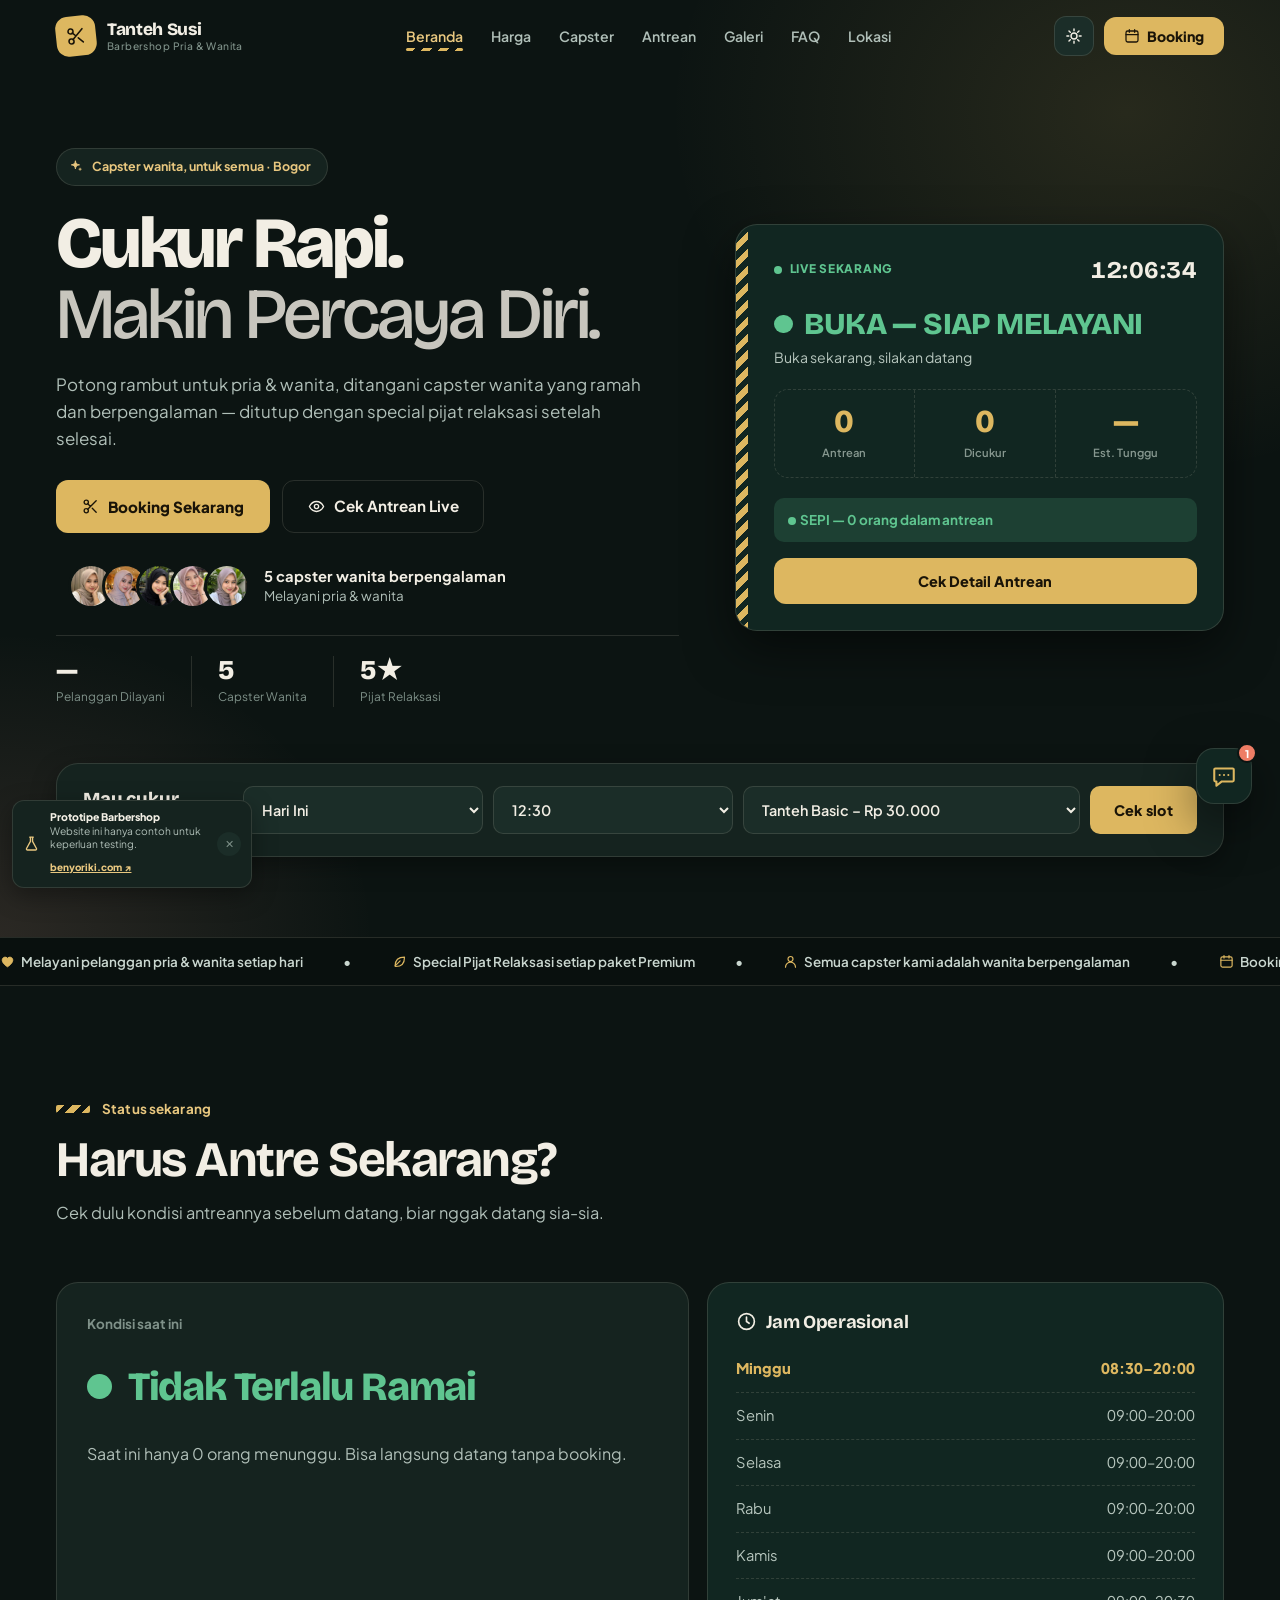
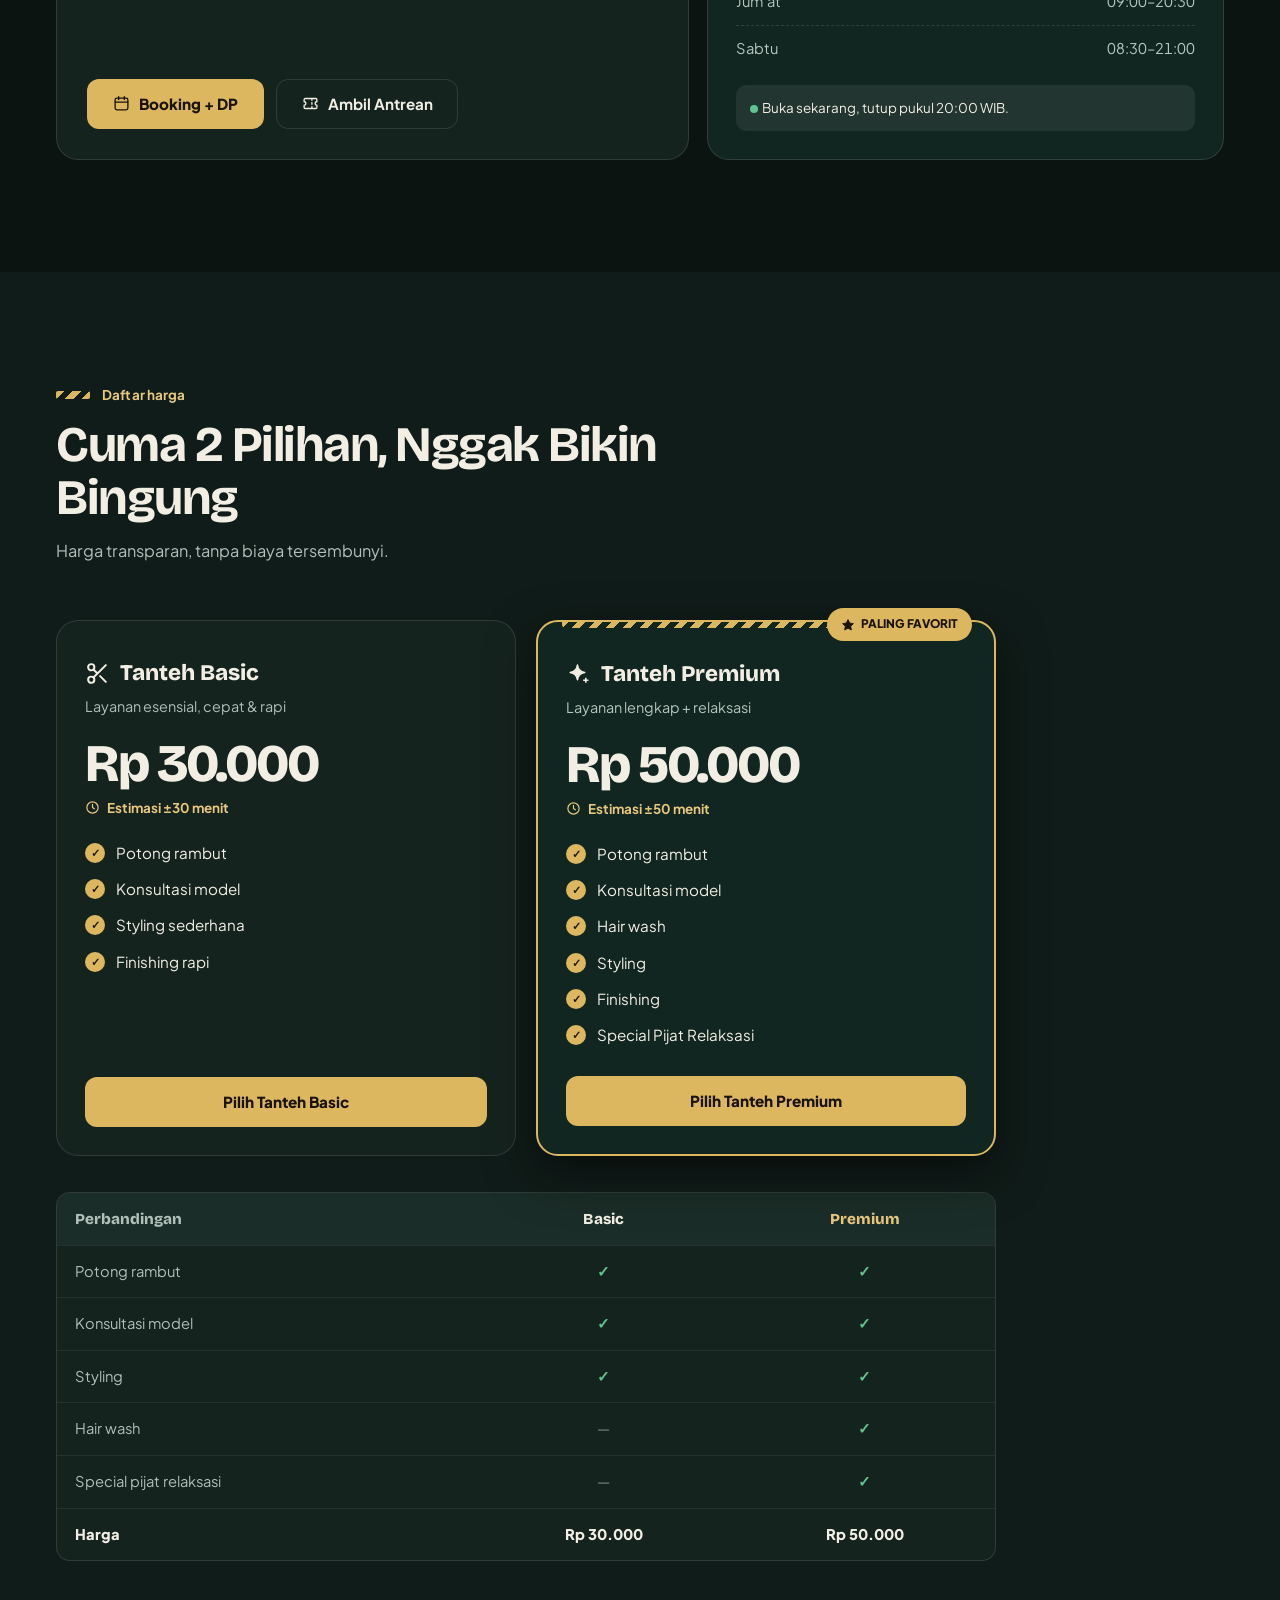
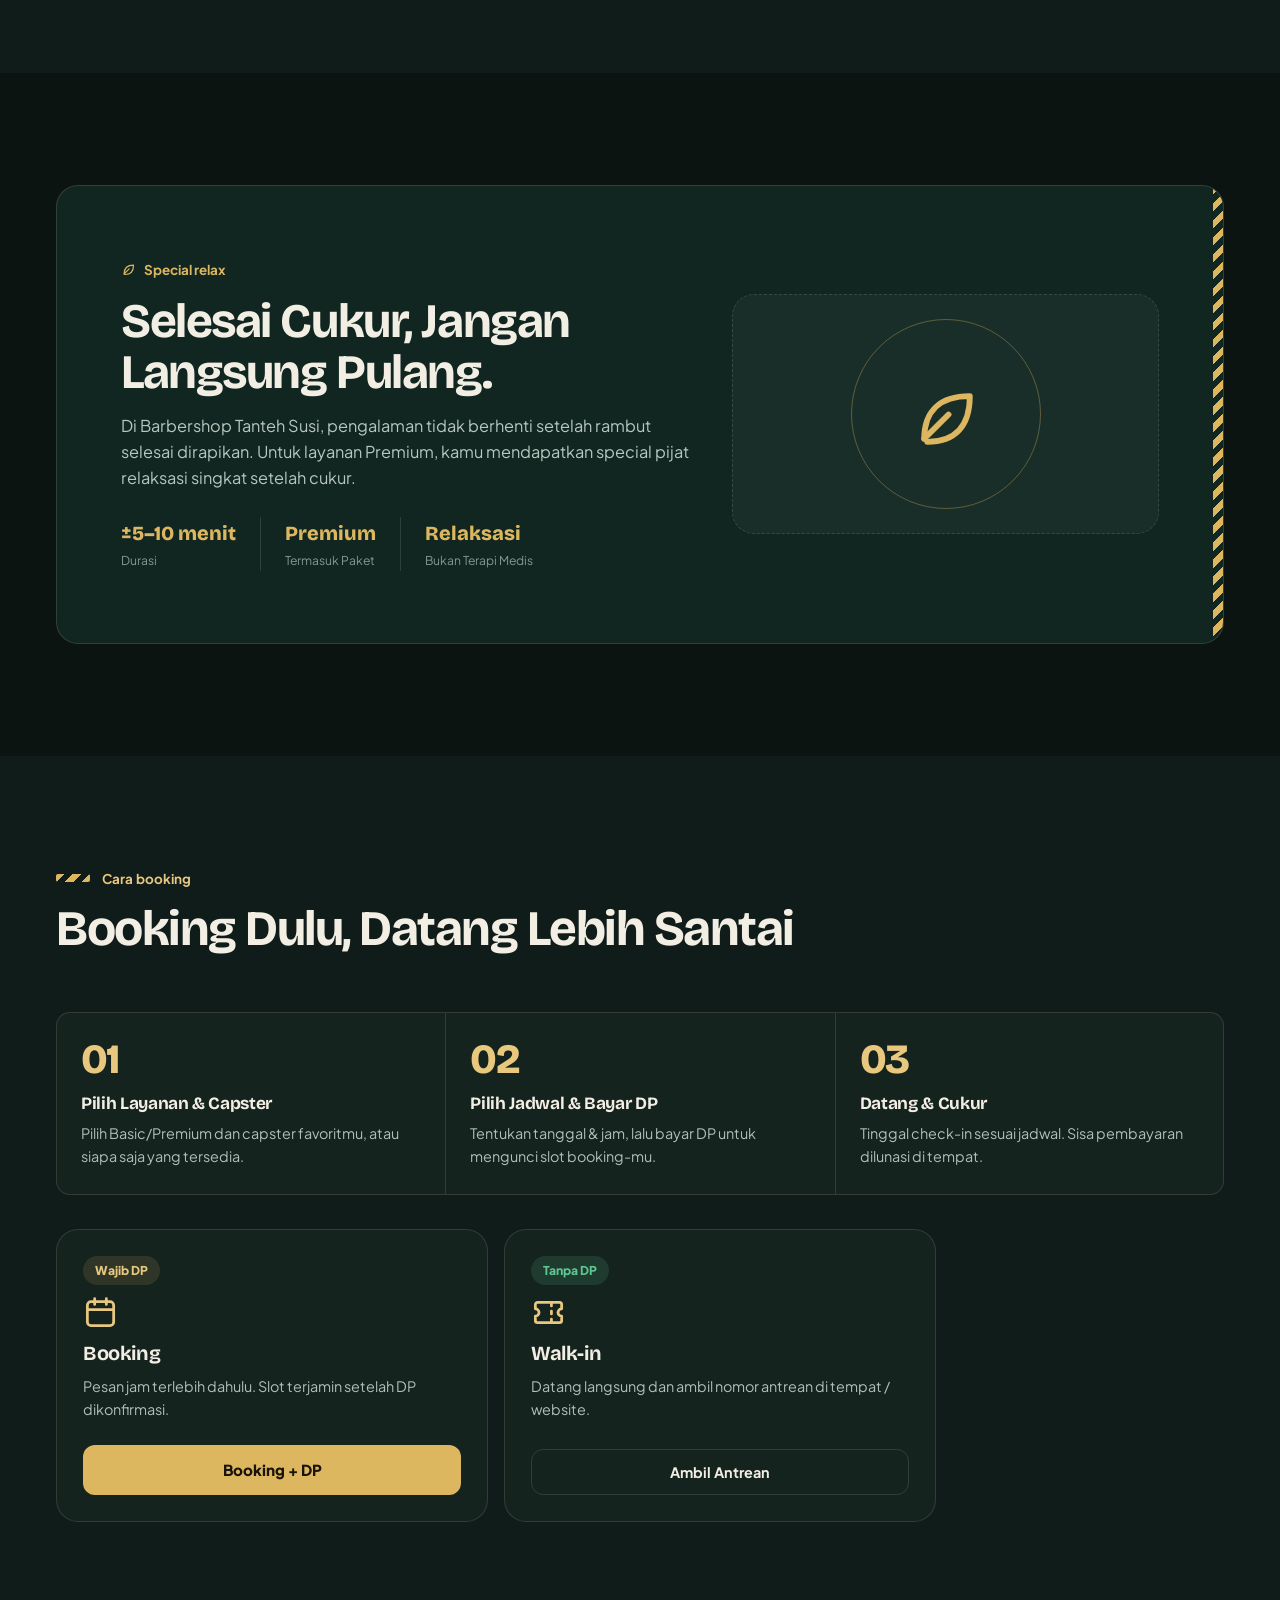
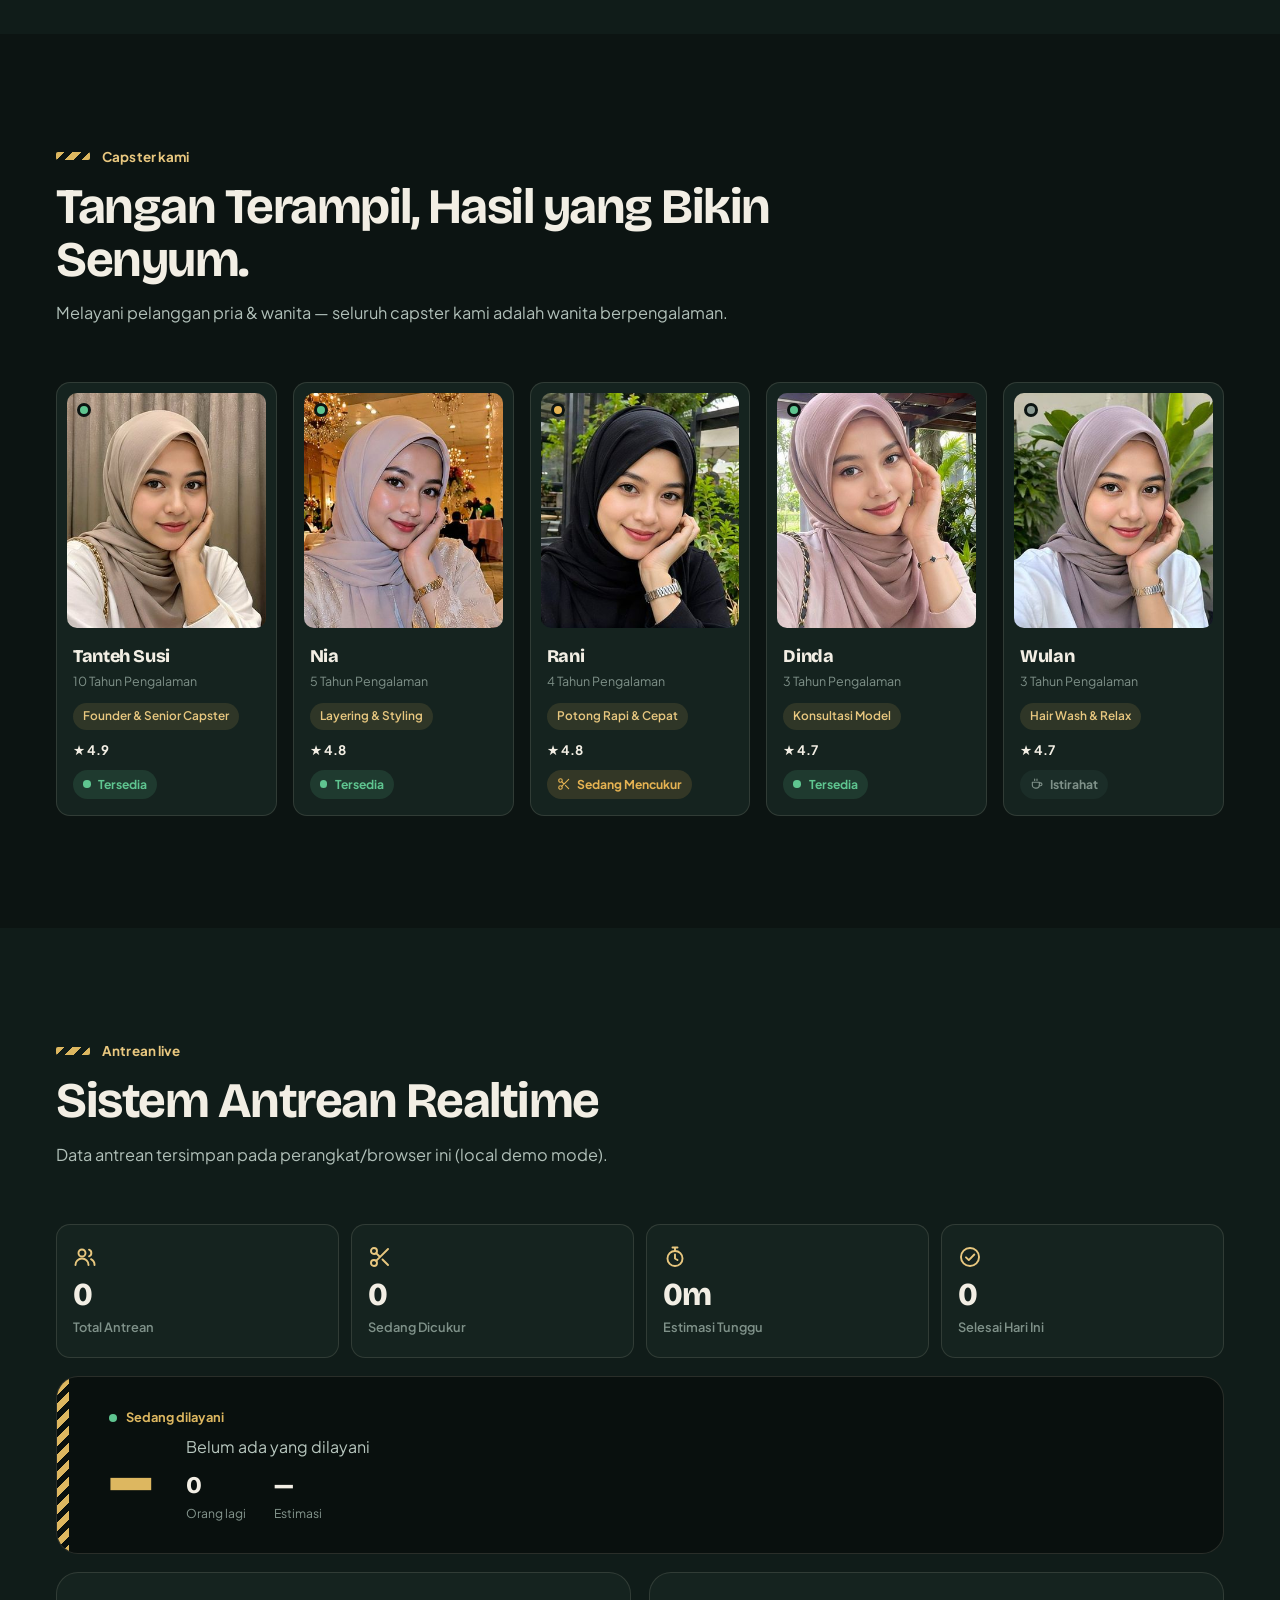
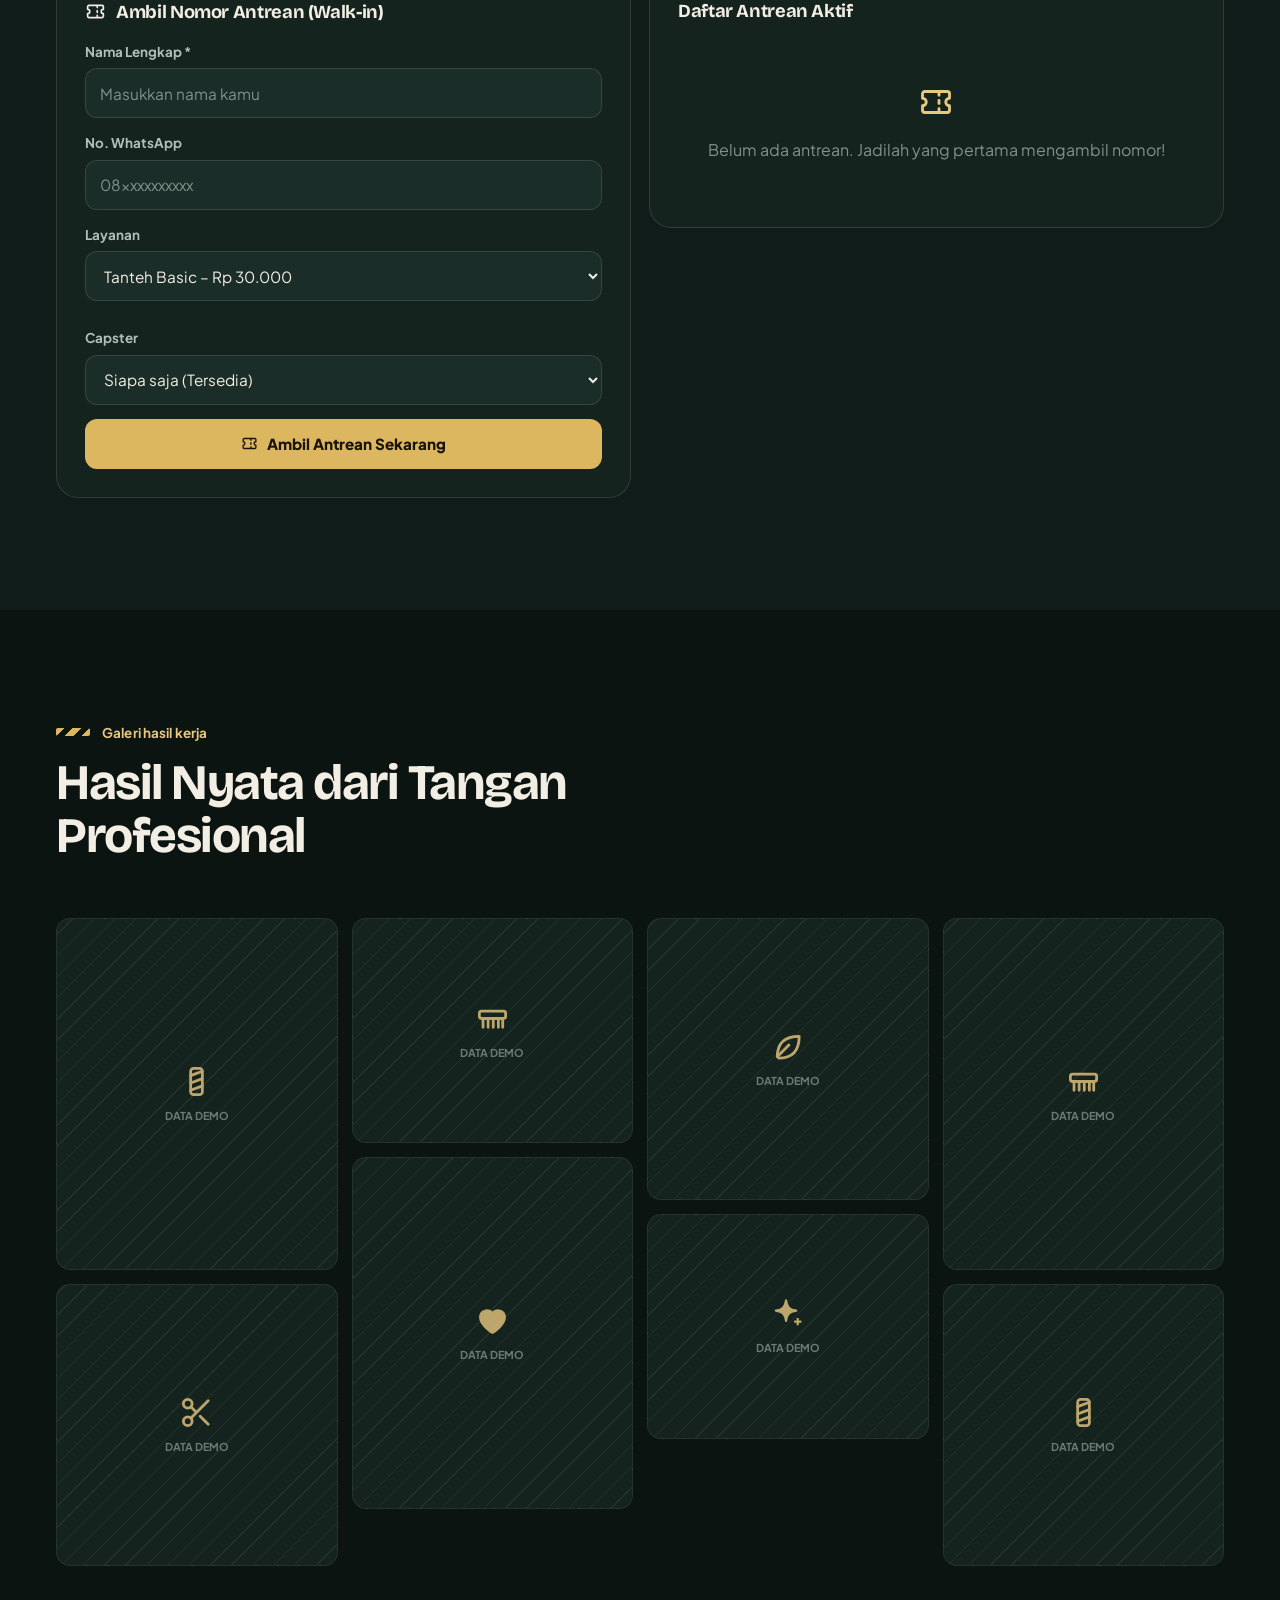
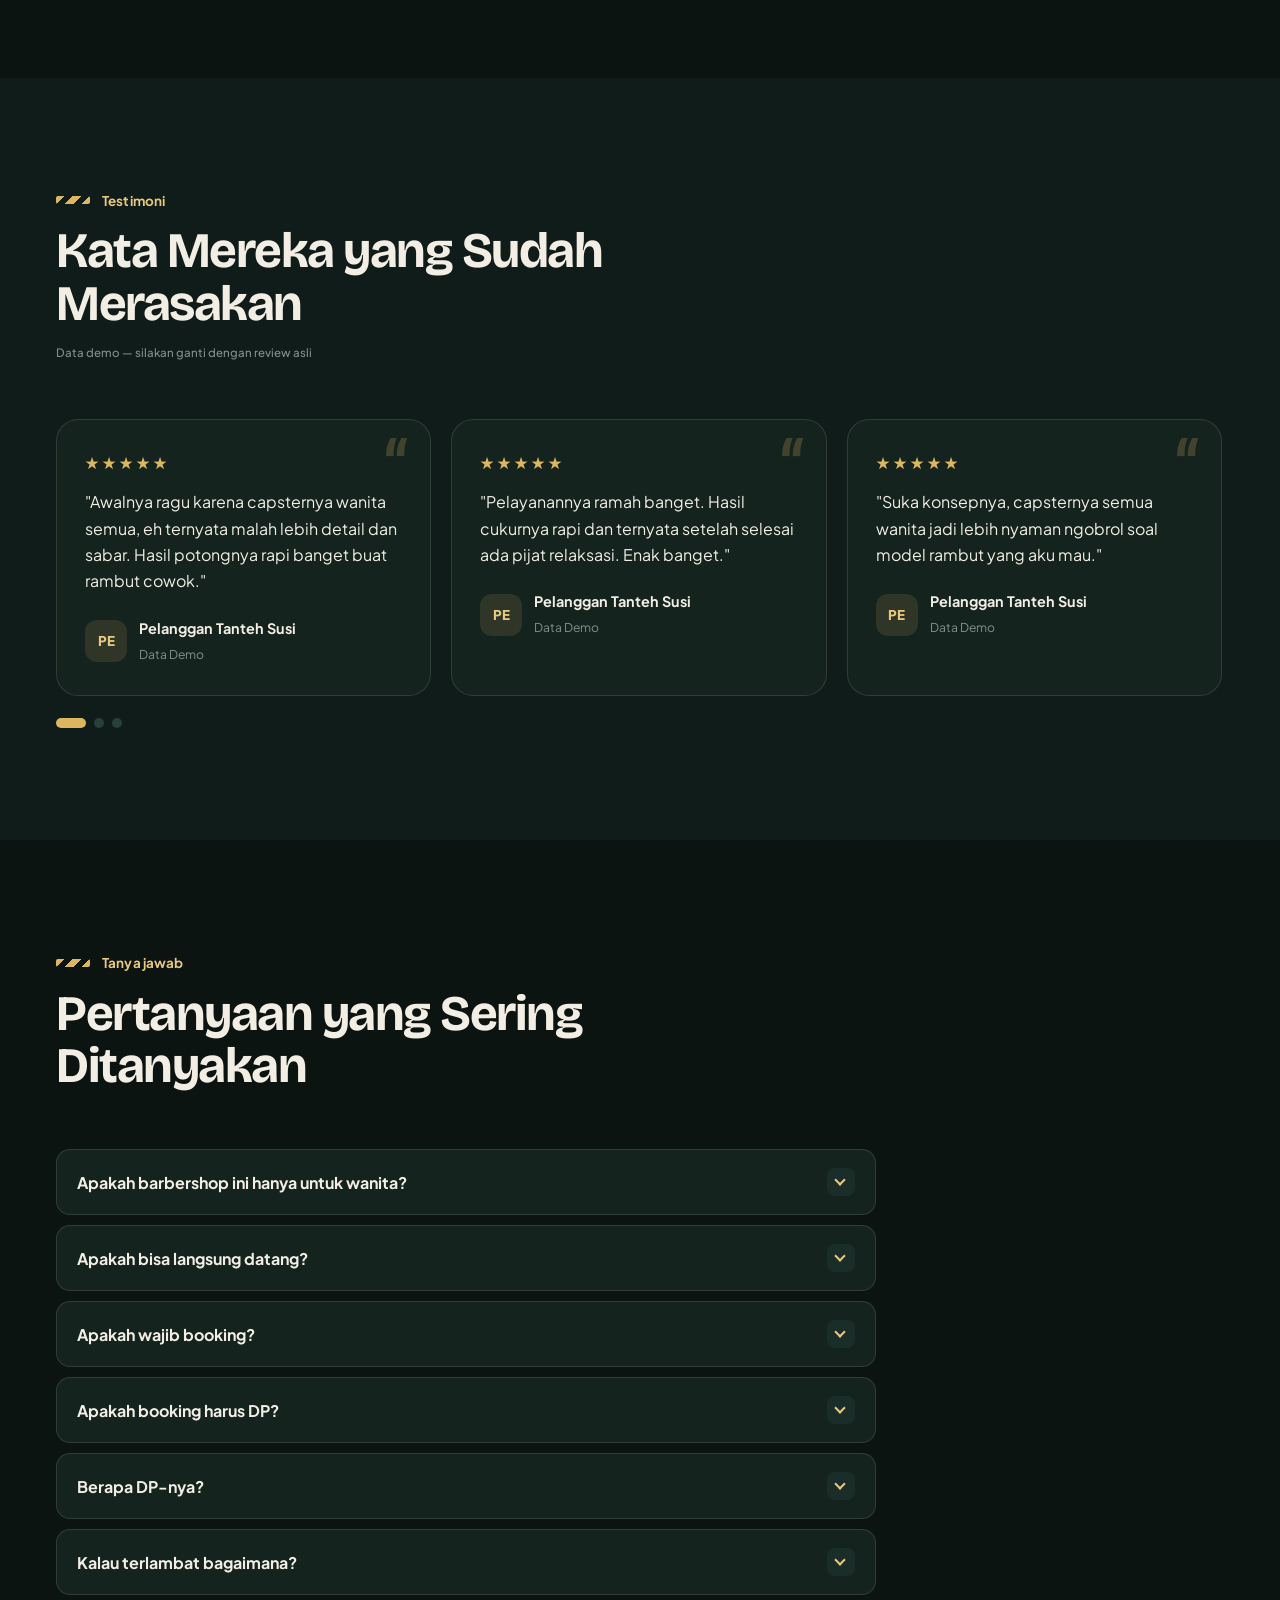
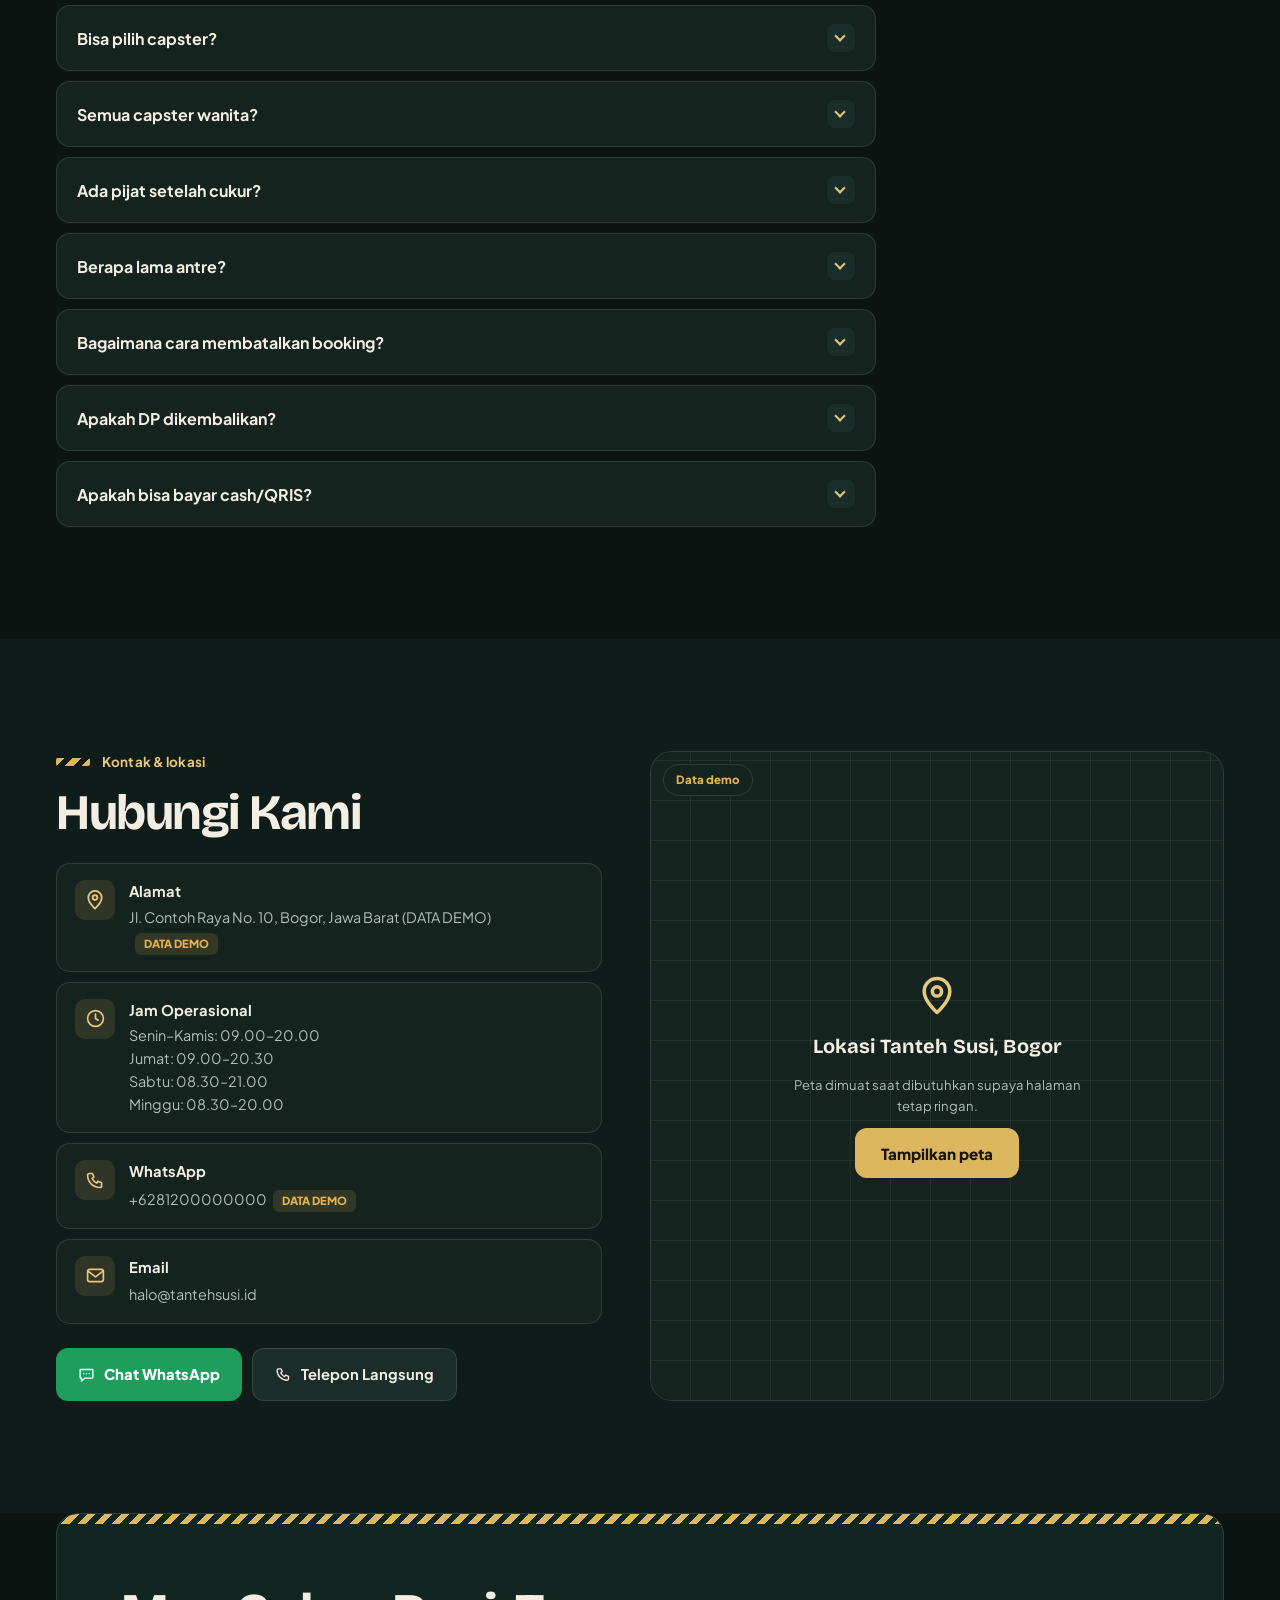
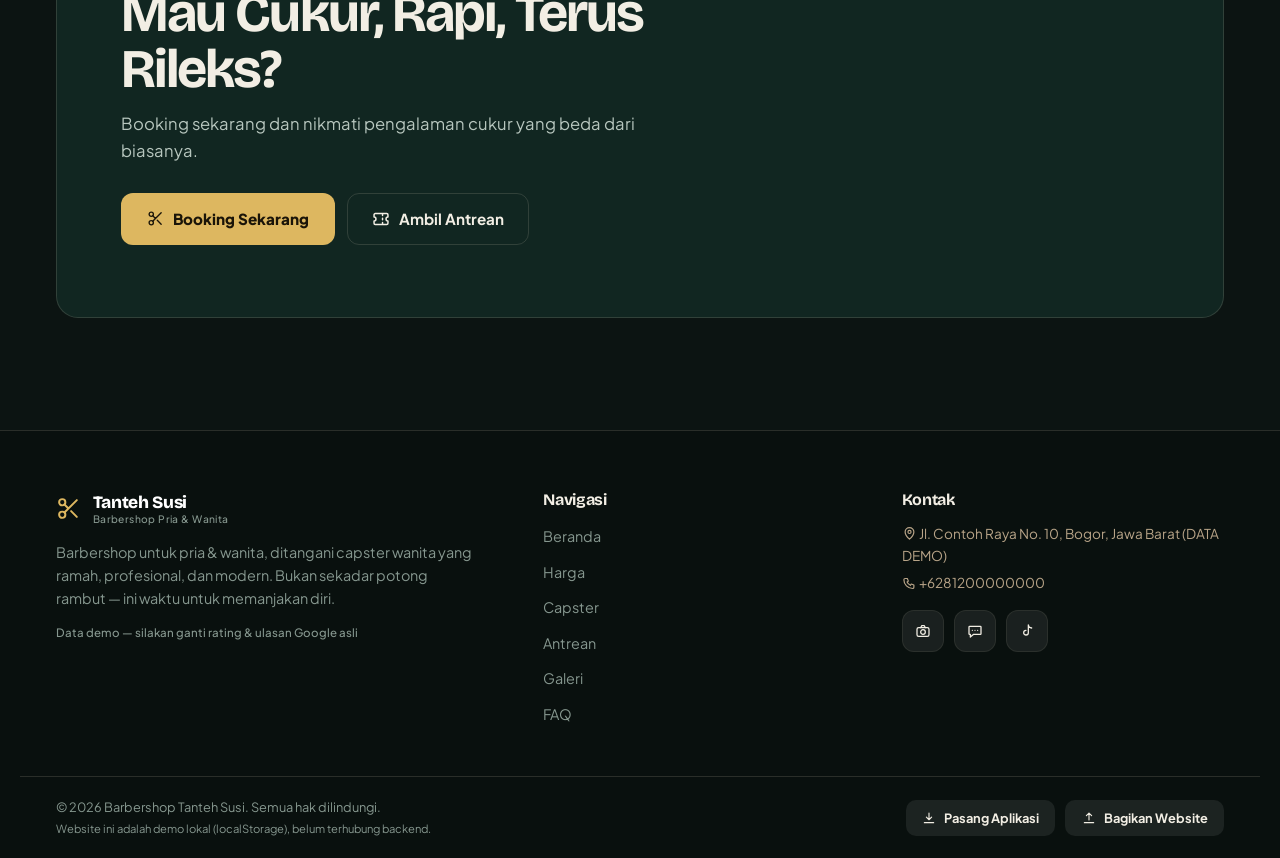
==== commit 1e119b48: "Add files via upload" ====
--- a/index.html
+++ b/index.html
@@ -2,16 +2,34 @@
 <html lang="id" data-theme="dark">
 <head>
 <meta charset="UTF-8"/>
-<link rel="icon" href="favicon.png" type="image/png" sizes="192x192">
-<link rel="apple-touch-icon" href="favicon.png">
+<link rel="icon" href="favicon.png" type="image/png" sizes="64x64">
+<link rel="manifest" href="manifest.webmanifest">
+<link rel="apple-touch-icon" href="icons/apple-touch-icon.png">
+<meta name="mobile-web-app-capable" content="yes"/>
+<meta name="apple-mobile-web-app-capable" content="yes"/>
+<meta name="apple-mobile-web-app-title" content="Tanteh Susi"/>
+<meta name="apple-mobile-web-app-status-bar-style" content="black-translucent"/>
 <meta name="viewport" content="width=device-width,initial-scale=1.0,viewport-fit=cover"/>
-<meta name="description" content="Barbershop Tanteh Susi di Bogor. Cukur rambut pria & wanita, ditangani capster wanita profesional. Booking online dengan DP, cek antrean live, dan nikmati special pijat relaksasi setelah cukur Premium."/>
 <meta name="theme-color" content="#0C1412"/>
+<meta name="description" content="Capster wanita profesional untuk pria & wanita. Cek antrean live, booking online, dan nikmati special pijat relaksasi setelah cukur. Mulai Rp 30.000."/>
+<link rel="canonical" href="https://benyoriki.github.io/Barbershop/"/>
 <meta property="og:type" content="website"/>
-<meta property="og:title" content="Barbershop Tanteh Susi — Cukur & Booking Online Bogor"/>
-<meta property="og:description" content="Cukur rambut pria & wanita oleh capster wanita berpengalaman. Booking online, cek antrean live, dan special pijat relaksasi setelah cukur Premium."/>
-<meta property="og:image" content="favicon.png"/>
-<title>Barbershop Tanteh Susi — Cukur & Booking Online Bogor</title>
+<meta property="og:site_name" content="Barbershop Tanteh Susi"/>
+<meta property="og:locale" content="id_ID"/>
+<meta property="og:url" content="https://benyoriki.github.io/Barbershop/"/>
+<meta property="og:title" content="Barbershop Tanteh Susi Bogor — Cukur Rapi, Makin Percaya Diri"/>
+<meta property="og:description" content="Capster wanita profesional untuk pria & wanita. Cek antrean live, booking online, dan nikmati special pijat relaksasi setelah cukur. Mulai Rp 30.000."/>
+<meta property="og:image" content="https://benyoriki.github.io/Barbershop/img/og-preview.jpg"/>
+<meta property="og:image:secure_url" content="https://benyoriki.github.io/Barbershop/img/og-preview.jpg"/>
+<meta property="og:image:type" content="image/jpeg"/>
+<meta property="og:image:width" content="1200"/>
+<meta property="og:image:height" content="630"/>
+<meta property="og:image:alt" content="Capster wanita Barbershop Tanteh Susi sedang merapikan rambut pelanggan"/>
+<meta name="twitter:card" content="summary_large_image"/>
+<meta name="twitter:title" content="Barbershop Tanteh Susi Bogor — Cukur Rapi, Makin Percaya Diri"/>
+<meta name="twitter:description" content="Capster wanita profesional untuk pria & wanita. Cek antrean live, booking online, dan nikmati special pijat relaksasi setelah cukur. Mulai Rp 30.000."/>
+<meta name="twitter:image" content="https://benyoriki.github.io/Barbershop/img/og-preview.jpg"/>
+<title>Barbershop Tanteh Susi Bogor — Cukur Rapi, Makin Percaya Diri</title>
 <script>(function(d){var c=d.documentElement;c.className+=' js';try{var t=JSON.parse(localStorage.getItem('tantehSusi_theme'));if(t==='light'||t==='dark'){c.setAttribute('data-theme',t)}}catch(e){}
 if(/Windows NT (5\.|6\.[01])/.test(navigator.userAgent)||(navigator.hardwareConcurrency||4)<=2||(navigator.deviceMemory||4)<=2){c.className+=' lite'}})(document);</script>
 <link rel="preconnect" href="https://fonts.googleapis.com">
@@ -241,6 +259,7 @@
       <p class="sec-desc">Melayani pelanggan pria &amp; wanita — seluruh capster kami adalah wanita berpengalaman.</p>
     </div>
     <div class="cap-grid" id="capGrid"></div>
+    <div class="cap-more" id="capMoreWrap"><button class="btn-out btn-full" id="capMore" type="button" aria-expanded="false">Lihat semua capster</button></div>
   </div>
 </section>
 
@@ -394,7 +413,7 @@
   </div>
   <div class="ft-bot">
     <p>© 2026 Barbershop Tanteh Susi. Semua hak dilindungi. <br/><span style="font-size:.7rem">Website ini adalah demo lokal (localStorage), belum terhubung backend.</span></p>
-    <button class="share-wb" id="shareBtn">📤 Bagikan Website</button>
+    <div class="ft-acts"><button class="share-wb" id="installBtn" type="button">📥 Pasang Aplikasi</button><button class="share-wb" id="shareBtn" type="button">📤 Bagikan Website</button></div>
   </div>
 </footer>
 
@@ -689,6 +708,14 @@
   <button class="pn-close" id="pnClose" aria-label="Tutup notifikasi">✕</button>
 </div>
 
+<!-- BANNER PASANG APLIKASI -->
+<div class="install-banner" id="installBanner" role="dialog" aria-label="Pasang aplikasi">
+  <div class="ib-ic"><i class="ic ic-scissors"></i></div>
+  <div class="ib-tx"><strong>Pasang aplikasi Tanteh Susi</strong><span>Buka lebih cepat, cek antrean langsung dari layar utama.</span></div>
+  <button class="btn-pri ib-go" id="installGo" type="button">Pasang</button>
+  <button class="ib-x" id="installClose" type="button" aria-label="Tutup">✕</button>
+</div>
+
 <!-- TOAST & BTT -->
 <div id="toast" role="status" aria-live="polite"></div>
 <button id="btt" aria-label="Kembali ke atas">▲</button>
@@ -726,5 +753,6 @@
 </div>
 
 <script src="script.js" defer></script>
+<script src="pwa.js" defer></script>
 </body>
 </html>
--- a/style.css
+++ b/style.css
@@ -890,3 +890,61 @@
 /* Perbaikan: tabel perbandingan muat di layar HP */
 .compare-tbl{min-width:0}
 @media(max-width:520px){.compare-tbl th,.compare-tbl td{padding:12px 8px;font-size:.84rem}}
+
+/* ===== Perbaikan v2.1 (dari screenshot perangkat) ===== */
+.h-crew-av{flex-shrink:0;padding-left:12px}
+.h-crew p{min-width:0}
+.smart-card{justify-content:flex-start;gap:20px}
+.smart-cta{margin-top:auto;padding-top:8px}
+.take-card .f-row{grid-template-columns:1fr}
+@media(min-width:720px){
+  .now-serving{grid-template-columns:auto 1fr;grid-template-areas:"lbl lbl" "num name" "num meta";column-gap:36px;row-gap:6px}
+  .ns-lbl{grid-area:lbl}
+  .ns-num{grid-area:num;align-self:center}
+  .ns-name{grid-area:name;align-self:end}
+  .ns-meta{grid-area:meta;align-self:start}
+}
+.at-end .float-book,.at-end #btt{opacity:0;visibility:hidden}
+
+/* ===== v2.2: tombol melayang tidak menutupi konten di HP ===== */
+@media(max-width:899px){
+  #btt{display:none}
+  .chat-toggle{width:50px;height:50px;border-radius:16px;font-size:1.3rem}
+  .chat-widget{right:12px;bottom:calc(var(--bottombar-h,0px) + 10px)}
+  .tkt-acts,.take-card,.q-list-box{margin-right:0}
+  .tkt-acts{padding-bottom:70px}
+}
+
+/* v2.3: avatar header chat tidak melebar */
+.cb-hdr .cb-av{flex:none;width:38px;height:38px}
+
+/* ===== v2.4: PWA ===== */
+.ft-acts{display:flex;gap:10px;flex-wrap:wrap}
+.install-banner{position:fixed;left:50%;top:78px;transform:translate(-50%,-20px);width:calc(100% - 24px);max-width:460px;z-index:650;display:flex;align-items:center;gap:12px;background:var(--surface-dark);color:#F2EEE4;border:1px solid var(--gold);border-radius:16px;padding:12px 12px 12px 14px;box-shadow:var(--shadow-lg);opacity:0;visibility:hidden;transition:opacity .3s ease,transform .3s ease,visibility .3s ease}
+.install-banner.on{opacity:1;visibility:visible;transform:translate(-50%,0)}
+.ib-ic{width:42px;height:42px;border-radius:12px;background:#DDB760;color:#1A1408;display:flex;align-items:center;justify-content:center;font-size:1.2rem;flex-shrink:0}
+.ib-tx{flex:1;min-width:0;display:flex;flex-direction:column;line-height:1.3}
+.ib-tx strong{font-size:.9rem}
+.ib-tx span{font-size:.76rem;color:#B7C6BE}
+.install-banner .ib-go{--btn-bg:#DDB760;--btn-fg:#1A1408;padding:9px 16px;min-height:40px;font-size:.85rem;border-radius:10px}
+.ib-x{width:32px;height:32px;border-radius:50%;color:#B7C6BE;font-size:.8rem;flex-shrink:0}
+.is-app .install-banner,.is-app #installBtn{display:none!important}
+@media(max-width:420px){.ib-tx span{display:none}}
+
+/* ===== v2.5: capster HP = grid 2 kolom, tanpa geser ===== */
+.cap-more{display:none}
+@media(max-width:1099px){
+  .cap-grid{display:grid;grid-template-columns:repeat(2,1fr);gap:12px;overflow:visible;margin:0;padding:0;scroll-snap-type:none}
+  .cap-card{flex:none;max-width:none;padding:8px 8px 14px}
+  .cap-grid:not(.show-all) .cap-card:nth-child(n+5){display:none}
+  .cap-more{display:block;margin-top:18px}
+  .cap-name{font-size:1rem}
+  .cap-exp{font-size:.72rem}
+  .cap-spec{font-size:.68rem;padding:3px 8px}
+  .cap-st-txt{font-size:.7rem}
+  .cap-name,.cap-exp,.cap-spec,.cap-rating,.cap-st-txt{margin-left:4px;margin-right:4px}
+}
+@media(min-width:720px) and (max-width:1099px){.cap-grid{grid-template-columns:repeat(3,1fr)}.cap-grid:not(.show-all) .cap-card:nth-child(n+4){display:none}}
+/* perbaikan status: JS memakai nama "available", bukan "av" */
+.cap-status-dot.available{background:var(--green)}
+.cap-st-txt.available{background:var(--green-soft);color:var(--green)}
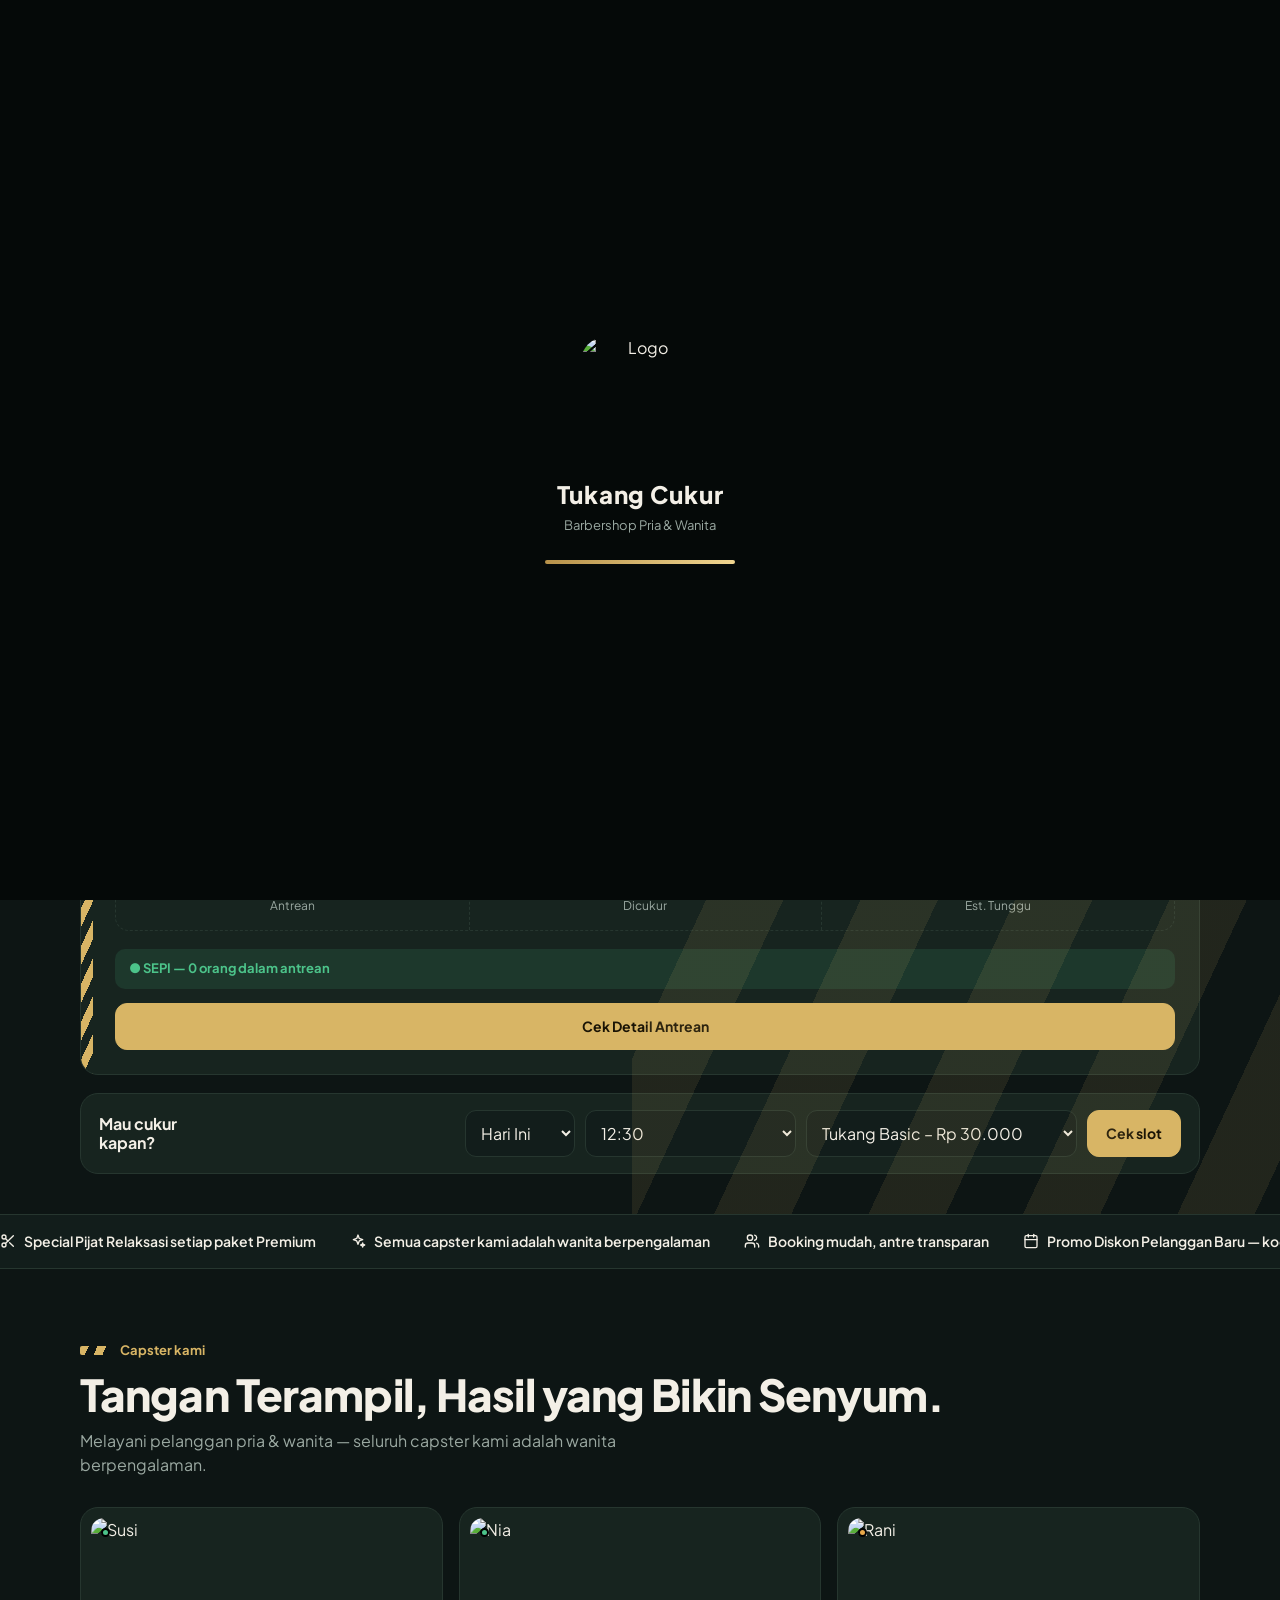
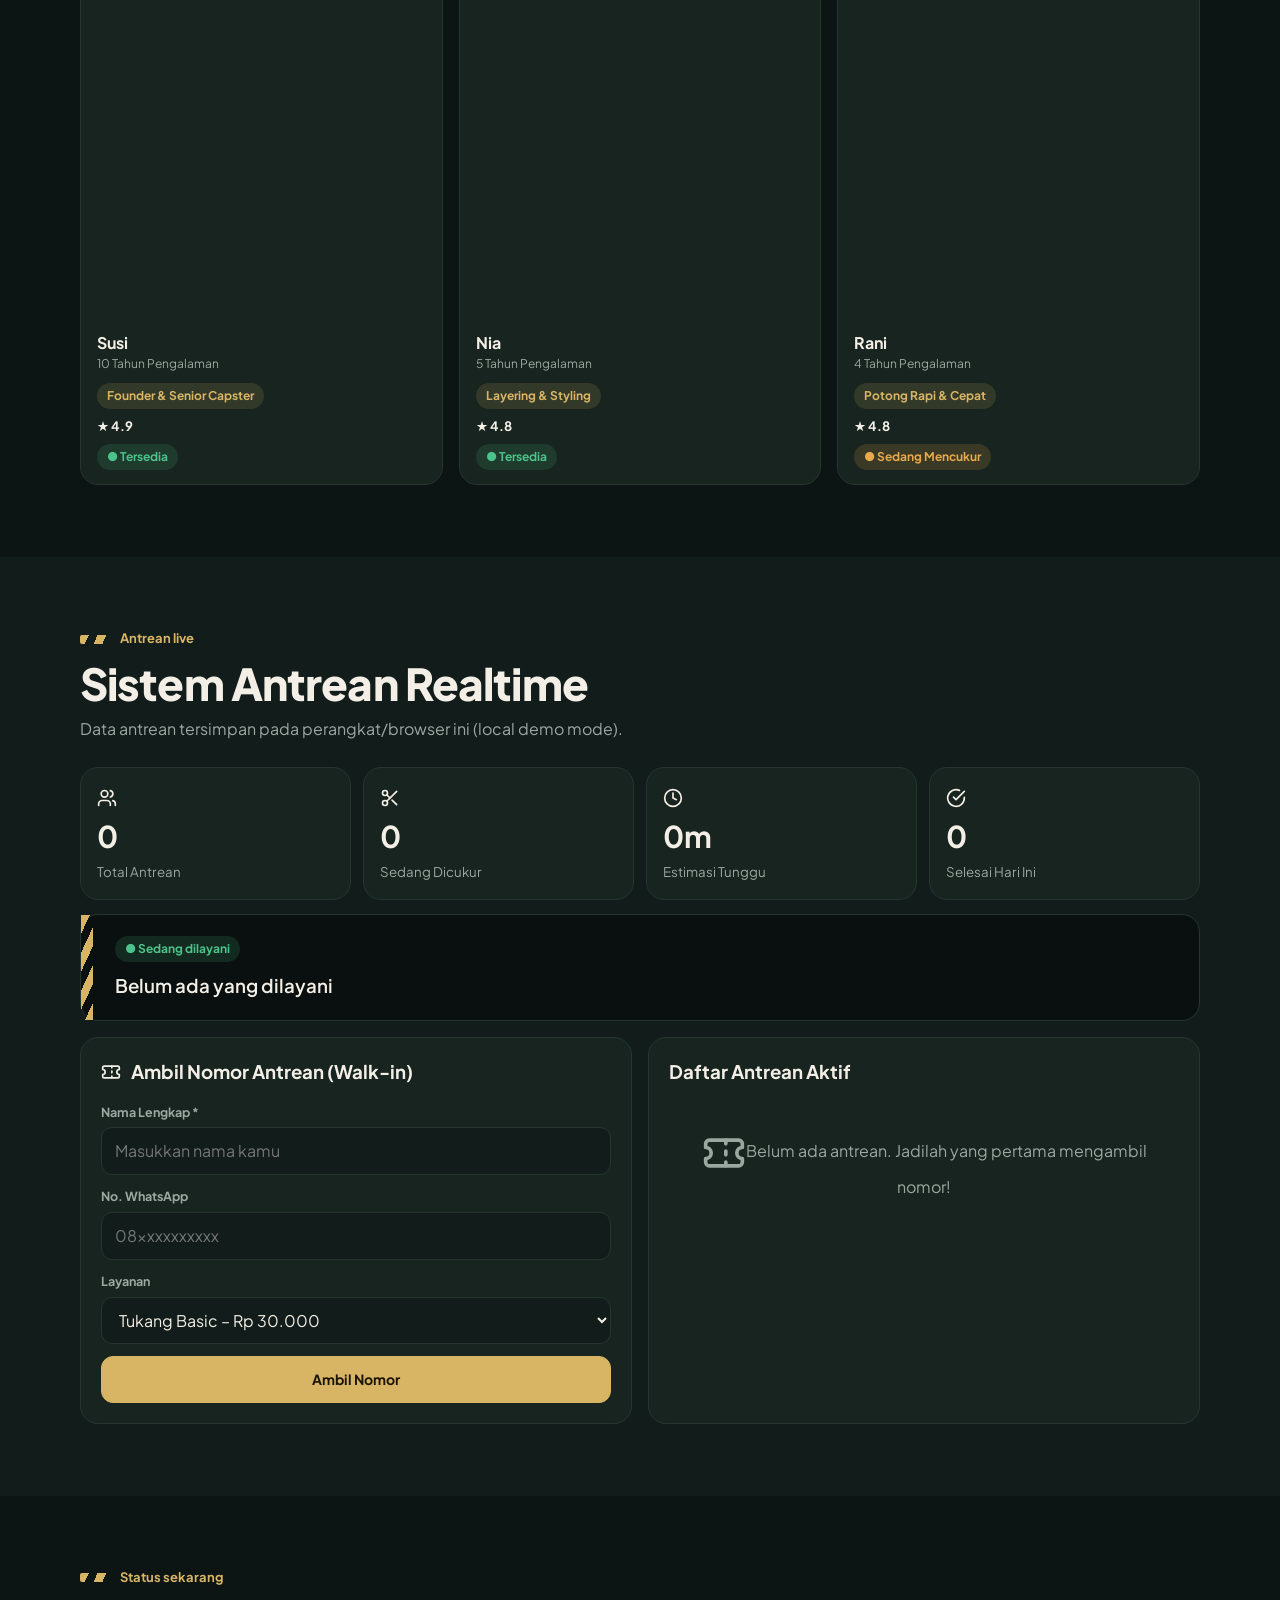
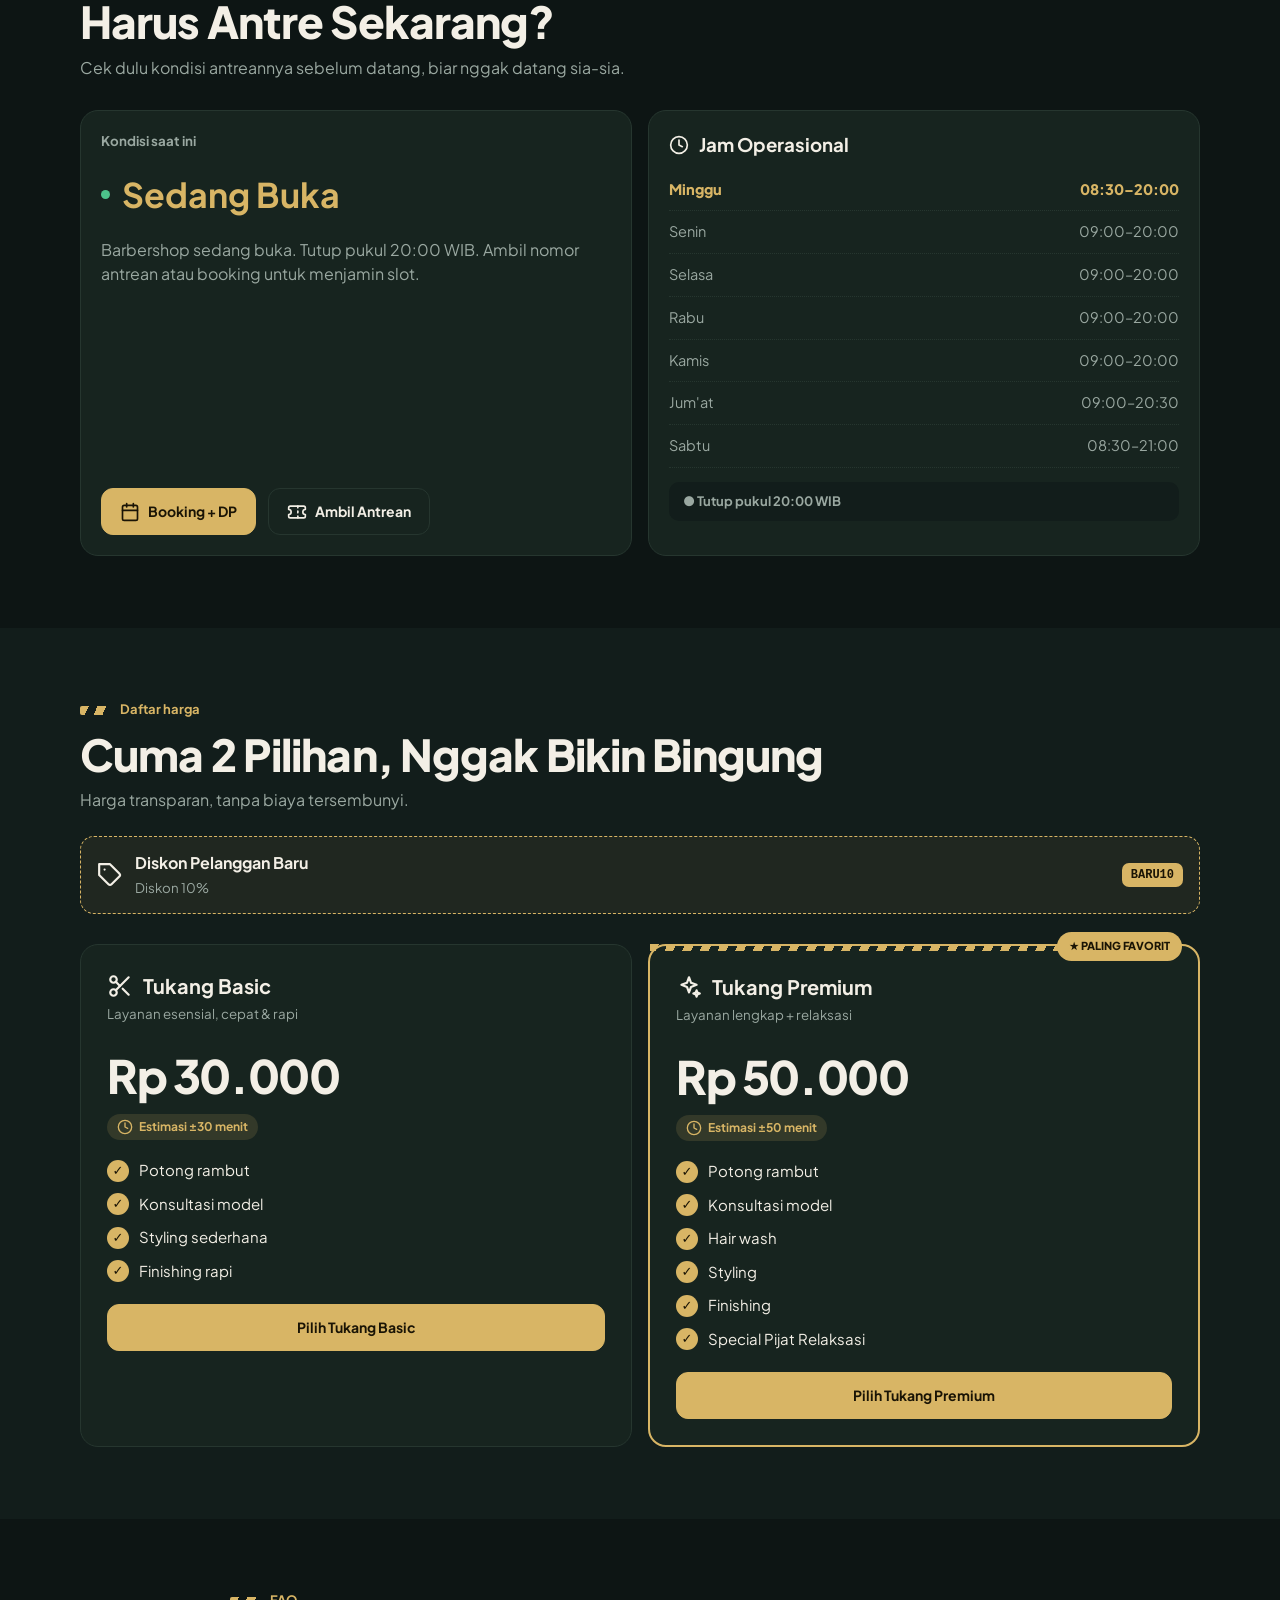
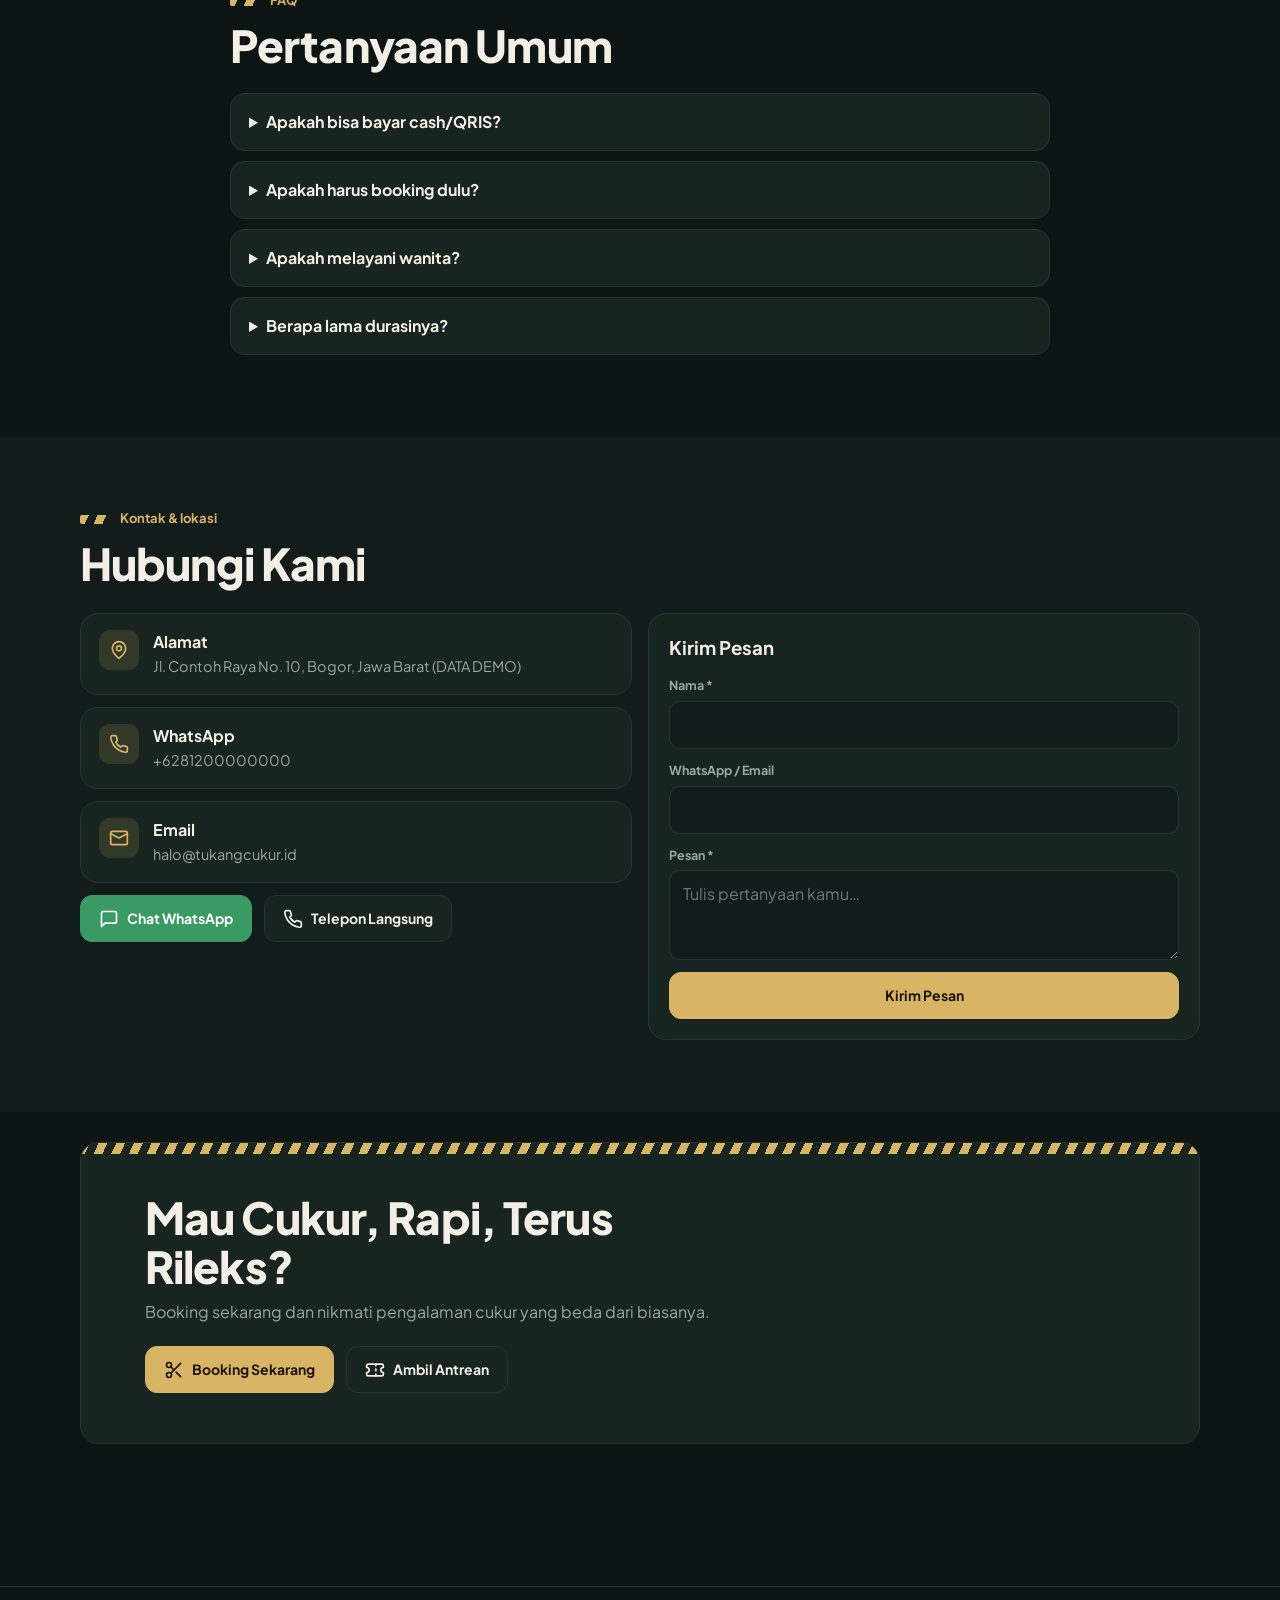
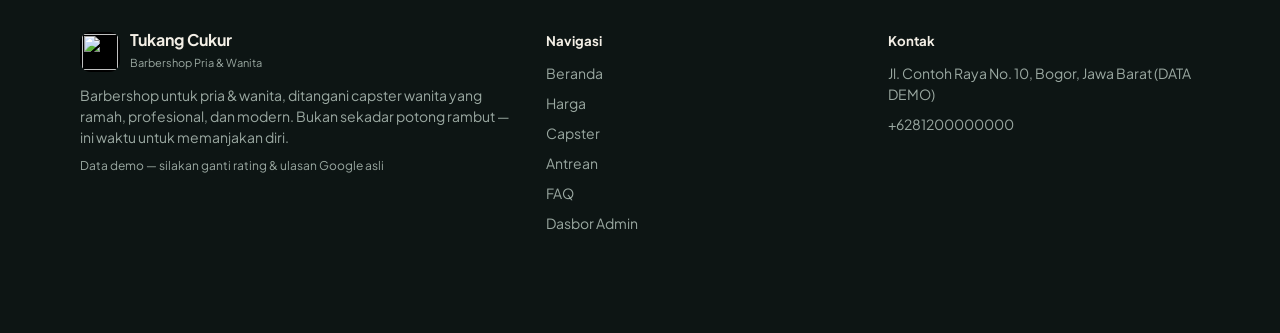
==== commit 92a2a89d: "Add files via upload" ====
--- a/index.html
+++ b/index.html
@@ -1,758 +1,429 @@
-<!DOCTYPE html>
+<!doctype html>
 <html lang="id" data-theme="dark">
 <head>
-<meta charset="UTF-8"/>
-<link rel="icon" href="favicon.png" type="image/png" sizes="64x64">
-<link rel="manifest" href="manifest.webmanifest">
-<link rel="apple-touch-icon" href="icons/apple-touch-icon.png">
-<meta name="mobile-web-app-capable" content="yes"/>
-<meta name="apple-mobile-web-app-capable" content="yes"/>
-<meta name="apple-mobile-web-app-title" content="Tanteh Susi"/>
-<meta name="apple-mobile-web-app-status-bar-style" content="black-translucent"/>
-<meta name="viewport" content="width=device-width,initial-scale=1.0,viewport-fit=cover"/>
-<meta name="theme-color" content="#0C1412"/>
-<meta name="description" content="Capster wanita profesional untuk pria & wanita. Cek antrean live, booking online, dan nikmati special pijat relaksasi setelah cukur. Mulai Rp 30.000."/>
-<link rel="canonical" href="https://benyoriki.github.io/Barbershop/"/>
-<meta property="og:type" content="website"/>
-<meta property="og:site_name" content="Barbershop Tanteh Susi"/>
-<meta property="og:locale" content="id_ID"/>
-<meta property="og:url" content="https://benyoriki.github.io/Barbershop/"/>
-<meta property="og:title" content="Barbershop Tanteh Susi Bogor — Cukur Rapi, Makin Percaya Diri"/>
-<meta property="og:description" content="Capster wanita profesional untuk pria & wanita. Cek antrean live, booking online, dan nikmati special pijat relaksasi setelah cukur. Mulai Rp 30.000."/>
-<meta property="og:image" content="https://benyoriki.github.io/Barbershop/img/og-preview.jpg"/>
-<meta property="og:image:secure_url" content="https://benyoriki.github.io/Barbershop/img/og-preview.jpg"/>
-<meta property="og:image:type" content="image/jpeg"/>
-<meta property="og:image:width" content="1200"/>
-<meta property="og:image:height" content="630"/>
-<meta property="og:image:alt" content="Capster wanita Barbershop Tanteh Susi sedang merapikan rambut pelanggan"/>
-<meta name="twitter:card" content="summary_large_image"/>
-<meta name="twitter:title" content="Barbershop Tanteh Susi Bogor — Cukur Rapi, Makin Percaya Diri"/>
-<meta name="twitter:description" content="Capster wanita profesional untuk pria & wanita. Cek antrean live, booking online, dan nikmati special pijat relaksasi setelah cukur. Mulai Rp 30.000."/>
-<meta name="twitter:image" content="https://benyoriki.github.io/Barbershop/img/og-preview.jpg"/>
-<title>Barbershop Tanteh Susi Bogor — Cukur Rapi, Makin Percaya Diri</title>
-<script>(function(d){var c=d.documentElement;c.className+=' js';try{var t=JSON.parse(localStorage.getItem('tantehSusi_theme'));if(t==='light'||t==='dark'){c.setAttribute('data-theme',t)}}catch(e){}
-if(/Windows NT (5\.|6\.[01])/.test(navigator.userAgent)||(navigator.hardwareConcurrency||4)<=2||(navigator.deviceMemory||4)<=2){c.className+=' lite'}})(document);</script>
+<meta charset="utf-8">
+<meta name="viewport" content="width=device-width,initial-scale=1">
+<title>Tukang Cukur — Barbershop Pria & Wanita</title>
+<meta name="description" content="Tukang Cukur: barbershop pria & wanita dengan capster wanita berpengalaman di Bogor.">
+<link rel="icon" href="img/favicon.png">
 <link rel="preconnect" href="https://fonts.googleapis.com">
-<link rel="preconnect" href="https://fonts.gstatic.com" crossorigin>
-<link href="https://fonts.googleapis.com/css2?family=Bricolage+Grotesque:wght@600;700;800&family=Plus+Jakarta+Sans:wght@400;500;600;700;800&display=swap" rel="stylesheet"/>
-<link rel="stylesheet" href="style.css"/>
+<link href="https://fonts.googleapis.com/css2?family=Plus+Jakarta+Sans:wght@400;500;600;700;800&display=swap" rel="stylesheet">
+<link rel="stylesheet" href="style.css">
+<style>
+header.top{position:sticky;top:0;z-index:50;background:color-mix(in srgb,var(--bg) 88%,transparent);backdrop-filter:blur(10px);border-bottom:1px solid var(--line)}
+.top .wrap{display:flex;align-items:center;gap:10px;height:64px}
+.brand{display:flex;align-items:center;gap:10px;margin-right:auto}
+.brand .logo{width:40px;height:40px;border-radius:11px;background:#000;display:grid;place-items:center;overflow:hidden}
+.brand .logo img{width:36px;height:36px}
+.brand b{display:block;font-size:16px;line-height:1.1}.brand small{font-size:11px;color:var(--muted)}
+nav.links{display:none;gap:18px;font-size:14px;color:var(--muted);font-weight:600}
+nav.links a:hover{color:var(--gold)}
+.iconbtn{width:40px;height:40px;border-radius:11px;border:1px solid var(--line);background:var(--card);display:grid;place-items:center;cursor:pointer}
+.menu{display:none;position:fixed;inset:64px 0 auto 0;background:var(--bg);border-bottom:1px solid var(--line);padding:12px 16px;z-index:49}
+.menu.open{display:grid;gap:4px}.menu a{padding:12px;border-radius:10px;font-weight:600}.menu a:hover{background:var(--card)}
+@media(min-width:860px){nav.links{display:flex}.menu{display:none!important}#burger{display:none}}
+section{padding:72px 0}
+.eyebrow{display:flex;align-items:center;gap:10px;color:var(--gold);font-weight:700;font-size:13px;margin-bottom:10px}
+.eyebrow i{width:30px;height:9px;border-radius:2px}
+h1{font-size:clamp(38px,8vw,72px);line-height:1.02;letter-spacing:-.03em;font-weight:800}
+h1 span{color:var(--muted)}
+h2{font-size:clamp(28px,5vw,44px);line-height:1.1;letter-spacing:-.02em;font-weight:800;margin-bottom:10px}
+.lead{color:var(--muted);max-width:640px}
+.hero{padding:48px 0 40px;position:relative;overflow:hidden}
+.hero::after{content:"";position:absolute;right:-120px;top:0;width:60%;height:100%;background:repeating-linear-gradient(115deg,rgba(216,181,101,.10) 0 70px,transparent 70px 140px);pointer-events:none}
+.pill{display:inline-flex;align-items:center;gap:8px;border:1px solid var(--line);background:var(--card);border-radius:99px;padding:8px 14px;font-size:13px;font-weight:700;color:var(--gold);margin-bottom:22px}
+.hero p.lead{margin:20px 0 26px;font-size:17px}
+.row{display:flex;flex-wrap:wrap;gap:12px}
+.avatars{display:flex;align-items:center;gap:14px;margin:26px 0}
+.avatars .st{display:flex}.avatars .st img{width:40px;height:40px;border-radius:50%;object-fit:cover;border:2px solid var(--bg);margin-left:-10px}.avatars .st img:first-child{margin-left:0}
+.avatars b{font-size:14px;display:block}.avatars small{color:var(--muted);font-size:12.5px}
+.stats{display:flex;gap:0;border-top:1px solid var(--line);padding-top:22px;margin-top:6px}
+.stats div{padding:0 22px;border-left:1px solid var(--line)}.stats div:first-child{padding-left:0;border:0}
+.stats b{font-size:26px;display:block}.stats small{color:var(--muted);font-size:12px}
+.live{position:relative;margin-top:34px;padding:24px 24px 24px 34px;overflow:hidden}
+.live::before{content:"";position:absolute;left:0;top:0;bottom:0;width:12px}
+.live::before{background:repeating-linear-gradient(115deg,var(--gold) 0 8px,transparent 8px 16px)}
+.live .hd{display:flex;justify-content:space-between;align-items:center;font-size:12px;font-weight:800;color:#e0836f;letter-spacing:.05em}
+.live .hd b{font-size:20px;color:var(--text);letter-spacing:0}
+.live h3{font-size:30px;margin:14px 0 2px;display:flex;align-items:center;gap:12px}
+.live .sub{color:var(--muted);font-size:14px}
+.mini{display:grid;grid-template-columns:repeat(3,1fr);border:1px dashed var(--line);border-radius:14px;margin:18px 0;text-align:center}
+.mini div{padding:14px 6px;border-left:1px dashed var(--line)}.mini div:first-child{border:0}
+.mini b{font-size:28px;color:var(--gold);display:block}.mini small{color:var(--muted);font-size:12px}
+.sepi{background:rgba(76,195,138,.12);color:var(--ok);padding:10px 14px;border-radius:10px;font-size:13px;font-weight:700;margin-bottom:14px}
+.quick{display:flex;flex-wrap:wrap;gap:10px;align-items:center;margin-top:18px;padding:16px 18px}
+.quick b{margin-right:auto;font-size:16px;max-width:110px;line-height:1.2}
+.quick select{background:var(--bg2);border:1px solid var(--line);border-radius:11px;padding:11px;min-width:110px}
+.marq{border-block:1px solid var(--line);overflow:hidden;white-space:nowrap;background:var(--bg2)}
+.marq div{display:inline-flex;gap:34px;padding:16px 0;animation:mq 28s linear infinite;font-weight:600;font-size:14px;align-items:center}
+.marq span{display:inline-flex;align-items:center;gap:8px}
+@keyframes mq{to{transform:translateX(-50%)}}
+.promo{display:flex;flex-wrap:wrap;gap:12px;margin-bottom:28px}
+.promo .p{flex:1 1 240px;border:1px dashed var(--gold);border-radius:14px;padding:14px 16px;background:rgba(216,181,101,.07);display:flex;gap:12px;align-items:center}
+.promo .p b{display:block}.promo .p small{color:var(--muted)}
+.promo code{background:var(--gold);color:#1a1405;padding:3px 9px;border-radius:7px;font-weight:800;font-size:12px}
+.grid2{display:grid;gap:16px}
+@media(min-width:760px){.grid2{grid-template-columns:1fr 1fr}}
+.hours li{list-style:none;display:flex;justify-content:space-between;padding:10px 0;border-bottom:1px dotted var(--line);font-size:14.5px;color:var(--muted)}
+.hours li.today{color:var(--gold);font-weight:800}
+.caps{display:grid;gap:16px;grid-template-columns:repeat(auto-fit,minmax(220px,1fr))}
+.cap{padding:10px}
+.cap .ph{position:relative;border-radius:13px;overflow:hidden;aspect-ratio:332/391}
+.cap .ph img{width:100%;height:100%;object-fit:cover}
+.cap .ph .dot{position:absolute;left:10px;top:10px;border:2px solid #000}
+.cap h4{margin:12px 6px 0;font-size:16px}.cap small{margin:0 6px;color:var(--muted);font-size:12px;display:block}
+.cap .meta{margin:10px 6px 4px;display:flex;flex-direction:column;gap:8px;align-items:flex-start;font-size:13px}
+.price{display:grid;gap:16px;grid-template-columns:repeat(auto-fit,minmax(280px,1fr));margin-top:30px}
+.plan{position:relative;padding:26px}
+.plan.pop{border:2px solid var(--gold)}
+.plan.pop::before{content:"";position:absolute;left:0;right:90px;top:-2px;height:7px;background:repeating-linear-gradient(115deg,var(--gold) 0 8px,transparent 8px 16px)}
+.plan .badge{position:absolute;right:16px;top:-14px;background:var(--gold);color:#1a1405;font-size:11px;font-weight:800;padding:6px 12px;border-radius:99px}
+.plan h3{display:flex;gap:10px;align-items:center;font-size:20px}
+.plan .amt{font-size:46px;font-weight:800;letter-spacing:-.03em;margin:16px 0 4px}
+.plan ul{list-style:none;margin:18px 0 22px;display:grid;gap:11px}
+.plan li{display:flex;gap:10px;align-items:center;font-size:15px}
+.check{width:22px;height:22px;border-radius:50%;background:var(--gold);color:#1a1405;display:grid;place-items:center;font-size:13px;font-weight:800;flex:none}
+.queue-stats{display:grid;grid-template-columns:repeat(auto-fit,minmax(150px,1fr));gap:12px;margin:26px 0 14px}
+.queue-stats .card{padding:16px}.queue-stats b{font-size:30px;display:block;margin-top:6px}.queue-stats small{color:var(--muted)}
+.qitem{display:flex;align-items:center;gap:12px;padding:12px 0;border-bottom:1px solid var(--line)}
+.qitem .no{width:40px;height:40px;border-radius:11px;background:var(--gold);color:#1a1405;font-weight:800;display:grid;place-items:center}
+.qitem div:nth-child(2){margin-right:auto}.qitem small{color:var(--muted)}
+.empty{text-align:center;color:var(--muted);padding:34px 10px}.empty img{margin:0 auto 12px;opacity:.9}
+.faq details{background:var(--card);border:1px solid var(--line);border-radius:14px;padding:16px 18px;margin-bottom:10px}
+.faq summary{cursor:pointer;font-weight:700}.faq p{color:var(--muted);margin-top:10px;font-size:14.5px}
+.info{display:flex;gap:14px;padding:16px 18px;margin-bottom:12px}
+.info .bx{width:40px;height:40px;border-radius:11px;background:rgba(216,181,101,.14);color:var(--gold);display:grid;place-items:center;flex:none}
+.info b{display:block}.info span{color:var(--muted);font-size:14.5px}
+.cta{padding:50px 5vw;position:relative;overflow:hidden}
+.cta::before{content:"";position:absolute;left:0;right:0;top:0;height:11px;background:repeating-linear-gradient(115deg,var(--gold) 0 8px,transparent 8px 16px)}
+footer{border-top:1px solid var(--line);padding:44px 0 90px;margin-top:70px}
+footer .g{display:grid;gap:30px;grid-template-columns:1.4fr 1fr 1fr}
+@media(max-width:700px){footer .g{grid-template-columns:1fr}}
+footer h5{margin-bottom:12px}footer a,footer p{color:var(--muted);font-size:14px;display:block;margin-bottom:9px}footer a:hover{color:var(--gold)}
+.fab{position:fixed;right:16px;bottom:16px;z-index:60;display:flex;flex-direction:column;gap:10px;align-items:flex-end}
+.modal{position:fixed;inset:0;background:rgba(0,0,0,.65);display:none;align-items:center;justify-content:center;z-index:100;padding:16px}
+.modal.open{display:flex}.modal .card{width:min(480px,100%);max-height:92vh;overflow:auto}
+.modal h3{margin-bottom:14px;display:flex;gap:10px;align-items:center}
+.demo{position:fixed;left:12px;bottom:12px;z-index:55;max-width:240px;background:var(--card);border:1px solid var(--line);border-radius:12px;padding:10px 12px;font-size:11.5px;display:flex;gap:10px;color:var(--muted)}
+.demo b{color:var(--text);display:block}.demo button{background:none;border:0;cursor:pointer;color:var(--muted)}
+@media(max-width:640px){.demo{display:none}}
+</style>
 </head>
 <body>
-<a href="#beranda" class="skip-link">Lompat ke konten utama</a>
-<div id="scrollProgress"></div>
-
-<!-- LOADER -->
-<div id="loader">
-  <div class="ld-bg"></div>
-  <div class="ld-particles" id="ldParticles"></div>
-  <div class="ld-ring-wrap">
-    <div class="ld-ring"></div>
-    <div class="ld-ring r2"></div>
-    <div class="ld-icon">✂</div>
-  </div>
-  <div class="ld-brandwrap">
-    <div class="ld-brand">TANTEH SUSI</div>
-    <div class="ld-sub" id="ldSub">Menyiapkan pengalaman terbaik…</div>
-  </div>
-  <div class="ld-bar"><div class="ld-fill"></div></div>
-  <div class="ld-pct" id="ldPct">0%</div>
-</div>
-
-<!-- NAVBAR -->
-<nav id="navbar">
-  <div class="nav-c">
-    <div class="n-logo" id="adminTrigger" role="button" tabindex="0" aria-label="Logo">
-      <span class="li">✂</span>
-      <div class="lt"><span class="lm">Tanteh Susi</span><span class="ls">Barbershop Pria &amp; Wanita</span></div>
+<div id="loader"><div class="box"><img src="img/logo.png" alt="Logo"><div class="nm">Tukang Cukur</div><div class="sb">Barbershop Pria &amp; Wanita</div><div class="bar"><i></i></div></div></div>
+
+<header class="top">
+  <div class="wrap">
+    <a class="brand" href="#top"><span class="logo"><img src="img/logo.png" alt="Logo Tukang Cukur"></span><span><b data-brand>Tukang Cukur</b><small data-tag>Barbershop Pria &amp; Wanita</small></span></a>
+    <nav class="links"><a href="#antrean">Antrean</a><a href="#harga">Harga</a><a href="#capster">Capster</a><a href="#faq">FAQ</a><a href="#kontak">Kontak</a><a href="admin.html">Admin</a></nav>
+    <button class="iconbtn" id="theme" aria-label="Ganti tema"><svg class="i "><use href="#i-sun"/></svg></button>
+    <button class="btn gold sm" data-open="booking"><svg class="i  sm"><use href="#i-calendar"/></svg>Booking</button>
+    <button class="iconbtn" id="burger" aria-label="Menu"><svg class="i "><use href="#i-menu"/></svg></button>
+  </div>
+</header>
+<div class="menu" id="menu"><a href="#antrean">Antrean</a><a href="#harga">Harga</a><a href="#capster">Capster</a><a href="#faq">FAQ</a><a href="#kontak">Kontak</a><a href="admin.html">Dasbor Admin</a></div>
+
+<main id="top">
+<section class="hero"><div class="wrap">
+  <div class="pill"><svg class="i  sm"><use href="#i-sparkles"/></svg>Capster wanita, untuk semua · Bogor</div>
+  <h1>Cukur Rapi.<br><span>Makin Percaya Diri.</span></h1>
+  <p class="lead">Potong rambut untuk pria &amp; wanita, ditangani capster wanita yang ramah dan berpengalaman — ditutup dengan special pijat relaksasi setelah selesai.</p>
+  <div class="row"><button class="btn gold" data-open="booking"><svg class="i "><use href="#i-scissors"/></svg>Booking Sekarang</button><a class="btn" href="#antrean"><svg class="i "><use href="#i-eye"/></svg>Cek Antrean Live</a></div>
+  <div class="avatars"><div class="st" id="avatars"></div><div><b id="capCount">5 capster wanita berpengalaman</b><small>Melayani pria &amp; wanita</small></div></div>
+  <div class="stats"><div><b id="stDone">—</b><small>Pelanggan Dilayani</small></div><div><b id="stCap">0</b><small>Capster Wanita</small></div><div><b>5★</b><small>Pijat Relaksasi</small></div></div>
+
+  <div class="card live" id="liveCard">
+    <div class="hd"><span>● LIVE SEKARANG</span><b id="clock">--:--:--</b></div>
+    <h3><span class="dot" id="liveDot"></span><span id="liveTitle">...</span></h3>
+    <div class="sub" id="liveSub"></div>
+    <div class="mini"><div><b id="lqWait">0</b><small>Antrean</small></div><div><b id="lqServ">0</b><small>Dicukur</small></div><div><b id="lqEst">—</b><small>Est. Tunggu</small></div></div>
+    <div class="sepi" id="liveMsg"></div>
+    <a class="btn gold block" href="#antrean">Cek Detail Antrean</a>
+  </div>
+
+  <div class="card quick">
+    <b>Mau cukur kapan?</b>
+    <select id="qDay"><option value="0">Hari Ini</option><option value="1">Besok</option><option value="2">Lusa</option></select>
+    <select id="qTime"></select>
+    <select id="qSvc"></select>
+    <button class="btn gold" id="qGo">Cek slot</button>
+  </div>
+</div></section>
+
+<div class="marq"><div id="marq"></div></div>
+
+<section id="capster"><div class="wrap">
+  <div class="eyebrow"><i class="stripe"></i>Capster kami</div>
+  <h2>Tangan Terampil, Hasil yang Bikin Senyum.</h2>
+  <p class="lead">Melayani pelanggan pria &amp; wanita — seluruh capster kami adalah wanita berpengalaman.</p>
+  <div class="caps" id="caps" style="margin-top:30px"></div>
+</div></section>
+
+<section id="antrean" style="background:var(--bg2)"><div class="wrap">
+  <div class="eyebrow"><i class="stripe"></i>Antrean live</div>
+  <h2>Sistem Antrean Realtime</h2>
+  <p class="lead">Data antrean tersimpan pada perangkat/browser ini (local demo mode).</p>
+  <div class="queue-stats">
+    <div class="card"><svg class="i "><use href="#i-users"/></svg><b id="qsTotal">0</b><small>Total Antrean</small></div>
+    <div class="card"><svg class="i "><use href="#i-scissors"/></svg><b id="qsServ">0</b><small>Sedang Dicukur</small></div>
+    <div class="card"><svg class="i "><use href="#i-clock"/></svg><b id="qsEst">0m</b><small>Estimasi Tunggu</small></div>
+    <div class="card"><svg class="i "><use href="#i-check-circle"/></svg><b id="qsDone">0</b><small>Selesai Hari Ini</small></div>
+  </div>
+  <div class="card" style="background:var(--card2);position:relative;padding-left:34px;margin-bottom:16px">
+    <i class="stripe" style="position:absolute;left:0;top:0;bottom:0;width:12px"></i>
+    <span class="tag ok">● Sedang dilayani</span>
+    <h3 id="nowServing" style="margin:10px 0 0;font-weight:600">Belum ada yang dilayani</h3>
+  </div>
+  <div class="grid2">
+    <div class="card"><h3 style="display:flex;gap:10px;align-items:center;margin-bottom:16px"><svg class="i "><use href="#i-ticket"/></svg>Ambil Nomor Antrean (Walk-in)</h3>
+      <form id="qForm">
+        <div class="field"><label>Nama Lengkap *</label><input name="name" required placeholder="Masukkan nama kamu"></div>
+        <div class="field"><label>No. WhatsApp</label><input name="wa" inputmode="tel" placeholder="08xxxxxxxxxx"></div>
+        <div class="field"><label>Layanan</label><select name="svc" class="svcSel"></select></div>
+        <button class="btn gold block" type="submit">Ambil Nomor</button>
+      </form></div>
+    <div class="card"><h3 style="margin-bottom:10px">Daftar Antrean Aktif</h3><div id="qList"></div></div>
+  </div>
+</div></section>
+
+<section id="status"><div class="wrap">
+  <div class="eyebrow"><i class="stripe"></i>Status sekarang</div>
+  <h2>Harus Antre Sekarang?</h2>
+  <p class="lead">Cek dulu kondisi antreannya sebelum datang, biar nggak datang sia-sia.</p>
+  <div class="grid2" style="margin-top:30px">
+    <div class="card" style="display:flex;flex-direction:column;min-height:300px">
+      <small style="color:var(--muted);font-weight:700">Kondisi saat ini</small>
+      <h3 style="font-size:34px;color:var(--gold);margin:18px 0;display:flex;gap:12px;align-items:center"><span class="dot" id="stDot"></span><span id="stTitle">...</span></h3>
+      <p style="color:var(--muted)" id="stText"></p>
+      <div class="row" style="margin-top:auto;padding-top:20px"><button class="btn gold" data-open="booking"><svg class="i "><use href="#i-calendar"/></svg>Booking + DP</button><a class="btn" href="#antrean"><svg class="i "><use href="#i-ticket"/></svg>Ambil Antrean</a></div>
     </div>
-    <ul class="n-links" id="navLinks">
-      <li><a href="#beranda" class="nl act">Beranda</a></li>
-      <li><a href="#harga" class="nl">Harga</a></li>
-      <li><a href="#capster" class="nl">Capster</a></li>
-      <li><a href="#antrean" class="nl">Antrean</a></li>
-      <li><a href="#galeri" class="nl">Galeri</a></li>
-      <li><a href="#faq" class="nl">FAQ</a></li>
-      <li><a href="#lokasi" class="nl">Lokasi</a></li>
-    </ul>
-    <div class="n-act">
-      <button class="theme-btn" id="themeBtn" aria-label="Ganti tema">🌙</button>
-      <button class="n-cta" id="navBookBtn">📅 Booking</button>
-      <button class="hbg" id="hbg" aria-label="Menu" aria-expanded="false"><span></span><span></span><span></span></button>
+    <div class="card"><h3 style="display:flex;gap:10px;align-items:center;margin-bottom:10px"><svg class="i "><use href="#i-clock"/></svg>Jam Operasional</h3><ul class="hours" id="hours"></ul><div class="sepi" id="hoursNote" style="margin-top:14px;background:var(--bg2);color:var(--muted)"></div></div>
+  </div>
+</div></section>
+
+<section id="harga" style="background:var(--bg2)"><div class="wrap">
+  <div class="eyebrow"><i class="stripe"></i>Daftar harga</div>
+  <h2>Cuma <span id="planCount">2</span> Pilihan, Nggak Bikin Bingung</h2>
+  <p class="lead">Harga transparan, tanpa biaya tersembunyi.</p>
+  <div class="promo" id="promos" style="margin-top:24px"></div>
+  <div class="price" id="plans"></div>
+</div></section>
+
+<section id="faq"><div class="wrap" style="max-width:820px">
+  <div class="eyebrow"><i class="stripe"></i>FAQ</div>
+  <h2>Pertanyaan Umum</h2>
+  <div class="faq" style="margin-top:24px">
+    <details><summary>Apakah bisa bayar cash/QRIS?</summary><p>Bisa. Kami menerima tunai dan QRIS.</p></details>
+    <details><summary>Apakah harus booking dulu?</summary><p>Tidak wajib. Kamu bisa ambil nomor antrean walk-in, tapi booking menjamin slot waktumu.</p></details>
+    <details><summary>Apakah melayani wanita?</summary><p>Ya. Kami melayani pria dan wanita, ditangani capster wanita berpengalaman.</p></details>
+    <details><summary>Berapa lama durasinya?</summary><p>Paket Basic sekitar 30 menit, Premium sekitar 50 menit.</p></details>
+  </div>
+</div></section>
+
+<section id="kontak" style="background:var(--bg2)"><div class="wrap">
+  <div class="eyebrow"><i class="stripe"></i>Kontak &amp; lokasi</div>
+  <h2>Hubungi Kami</h2>
+  <div class="grid2" style="margin-top:26px">
+    <div>
+      <div class="card info"><span class="bx"><svg class="i "><use href="#i-map-pin"/></svg></span><div><b>Alamat</b><span id="cAddr"></span></div></div>
+      <div class="card info"><span class="bx"><svg class="i "><use href="#i-phone"/></svg></span><div><b>WhatsApp</b><span id="cWa"></span></div></div>
+      <div class="card info"><span class="bx"><svg class="i "><use href="#i-mail"/></svg></span><div><b>Email</b><span id="cMail"></span></div></div>
+      <div class="row"><a class="btn wa" id="waBtn" target="_blank" rel="noopener"><svg class="i "><use href="#i-message"/></svg>Chat WhatsApp</a><a class="btn" id="telBtn"><svg class="i "><use href="#i-phone"/></svg>Telepon Langsung</a></div>
     </div>
-  </div>
-</nav>
-<div class="nav-scrim" id="navScrim"></div>
-
-<!-- HERO -->
-<section class="hero" id="beranda">
-  <div class="h-bg"></div>
-  <div class="h-c">
-    <div>
-      <div class="h-badge"><span>✨</span><span>Capster wanita, untuk semua · Bogor</span></div>
-      <h1 class="h-title">Cukur Rapi.<em>Makin Percaya Diri.</em></h1>
-      <p class="h-sub">Potong rambut untuk pria &amp; wanita, ditangani capster wanita yang ramah dan berpengalaman — ditutup dengan special pijat relaksasi setelah selesai.</p>
-      <div class="h-cta">
-        <button class="btn-pri" id="heroBookBtn">✂️ Booking Sekarang</button>
-        <a href="#antrean" class="btn-ghost">👀 Cek Antrean Live</a>
-      </div>
-      <div class="h-crew">
-        <div class="h-crew-av" aria-hidden="true">
-          <img src="img/capster-susi.jpg" width="46" height="46" alt="" decoding="async"/><img src="img/capster-nia.jpg" width="46" height="46" alt="" decoding="async"/><img src="img/capster-rani.jpg" width="46" height="46" alt="" decoding="async"/><img src="img/capster-dinda.jpg" width="46" height="46" alt="" decoding="async"/><img src="img/capster-wulan.jpg" width="46" height="46" alt="" decoding="async"/>
-        </div>
-        <p><strong>5 capster wanita berpengalaman</strong>Melayani pria &amp; wanita</p>
-      </div>
-      <div class="h-stats">
-        <div><div class="st-n" id="statCust">—</div><div class="st-l">Pelanggan Dilayani</div></div>
-        <div><div class="st-n" id="statCap">—</div><div class="st-l">Capster Wanita</div></div>
-        <div><div class="st-n">5★</div><div class="st-l">Pijat Relaksasi</div></div>
-      </div>
-    </div>
-    <div>
-      <div class="live-card">
-        <div class="lc-top">
-          <span class="lc-live" id="lcLive"><span class="pulse-dot"></span> LIVE SEKARANG</span>
-          <span class="lc-clock" id="liveClock">00:00:00</span>
-        </div>
-        <div class="lc-status">
-          <span class="lc-status-badge" id="lcStatusBadge">—</span>
-        </div>
-        <div class="lc-status-sub" id="lcStatusSub" style="margin-bottom:16px">Memuat status…</div>
-        <div class="lc-grid">
-          <div class="lc-item"><div class="lc-num" id="lcQueue">0</div><div class="lc-lbl">Antrean</div></div>
-          <div class="lc-item"><div class="lc-num" id="lcServing">0</div><div class="lc-lbl">Dicukur</div></div>
-          <div class="lc-item"><div class="lc-num" id="lcWait">—</div><div class="lc-lbl">Est. Tunggu</div></div>
-        </div>
-        <div class="lc-crowd" id="lcCrowd"><span id="lcCrowdTxt">Memuat status keramaian…</span></div>
-        <button class="lc-detail-btn" id="lcDetailBtn">Cek Detail Antrean</button>
-      </div>
-    </div>
-  <div class="qb-widget">
-    <div class="qb-title">Mau cukur kapan?</div>
-    <div class="qb-fields">
-      <div class="qb-row">
-        <select id="qbDay" aria-label="Hari"><option value="today">Hari Ini</option><option value="tomorrow">Besok</option></select>
-        <select id="qbTime" aria-label="Jam"></select>
-        <select id="qbService" aria-label="Layanan"></select>
-      </div>
-      <button class="qb-btn" id="qbCheckBtn">Cek slot</button>
-    </div>
-    <div class="qb-result" id="qbResult"></div>
-  </div>
-  </div>
-</section>
-
-<!-- TICKER -->
-<div class="ticker">
-  <div class="tk-track" id="tkTrack"></div>
-</div>
-
-<!-- SMART / JAM OPERASIONAL -->
-<section class="section" id="status-section">
-  <div class="container">
-    <div class="sec-hdr" data-r>
-      <div class="sec-lbl">Status sekarang</div>
-      <h2 class="sec-title">Harus Antre Sekarang?</h2>
-      <p class="sec-desc">Cek dulu kondisi antreannya sebelum datang, biar nggak datang sia-sia.</p>
-    </div>
-    <div class="smart-grid">
-      <div class="smart-card">
-        <div class="smart-q">Kondisi saat ini</div>
-        <div class="smart-ans" id="smartAns">—</div>
-        <p class="smart-desc" id="smartDesc">Memuat data antrean…</p>
-        <div class="smart-cta">
-          <button class="btn-pri" id="smartBookBtn">📅 Booking + DP</button>
-          <button class="btn-ghost" id="smartQueueBtn">🎫 Ambil Antrean</button>
-        </div>
-      </div>
-      <div class="hours-card">
-        <h3>🕐 Jam Operasional</h3>
-        <div id="hoursList"></div>
-        <div class="hours-note" id="hoursNote">Memuat…</div>
-      </div>
-    </div>
-  </div>
-</section>
-
-<!-- HARGA -->
-<section class="section alt" id="harga">
-  <div class="container">
-    <div class="sec-hdr" data-r>
-      <div class="sec-lbl">Daftar harga</div>
-      <h2 class="sec-title">Cuma 2 Pilihan, Nggak Bikin Bingung</h2>
-      <p class="sec-desc">Harga transparan, tanpa biaya tersembunyi.</p>
-    </div>
-    <div class="price-grid" id="priceGrid"></div>
-    <div class="compare-wrap">
-      <table class="compare-tbl">
-        <thead><tr><th>Perbandingan</th><th>Basic</th><th>Premium</th></tr></thead>
-        <tbody>
-          <tr><td>Potong rambut</td><td class="ck">✓</td><td class="ck">✓</td></tr>
-          <tr><td>Konsultasi model</td><td class="ck">✓</td><td class="ck">✓</td></tr>
-          <tr><td>Styling</td><td class="ck">✓</td><td class="ck">✓</td></tr>
-          <tr><td>Hair wash</td><td class="dash">—</td><td class="ck">✓</td></tr>
-          <tr><td>Special pijat relaksasi</td><td class="dash">—</td><td class="ck">✓</td></tr>
-          <tr><td>Harga</td><td id="cmpBasicPrice">—</td><td id="cmpPremiumPrice">—</td></tr>
-        </tbody>
-      </table>
-    </div>
-  </div>
-</section>
-
-<!-- SPECIAL RELAX -->
-<section class="section">
-  <div class="container">
-    <div class="relax-sec" data-r>
-      <div class="relax-grid">
-        <div>
-          <span class="relax-badge">💆 Special relax</span>
-          <h2 class="relax-title">Selesai Cukur, Jangan Langsung Pulang.</h2>
-          <p class="relax-txt">Di Barbershop Tanteh Susi, pengalaman tidak berhenti setelah rambut selesai dirapikan. Untuk layanan Premium, kamu mendapatkan special pijat relaksasi singkat setelah cukur.</p>
-          <div class="relax-meta">
-            <div><strong id="relaxDur">±5–10 menit</strong><span>Durasi</span></div>
-            <div><strong>Premium</strong><span>Termasuk Paket</span></div>
-            <div><strong>Relaksasi</strong><span>Bukan Terapi Medis</span></div>
-          </div>
-        </div>
-        <div class="relax-visual"><div class="relax-ring"></div><div class="relax-icon">💆‍♀️</div></div>
-      </div>
-    </div>
-  </div>
-</section>
-
-<!-- CARA BOOKING -->
-<section class="section alt">
-  <div class="container">
-    <div class="sec-hdr" data-r>
-      <div class="sec-lbl">Cara booking</div>
-      <h2 class="sec-title">Booking Dulu, Datang Lebih Santai</h2>
-    </div>
-    <div class="how-grid">
-      <div class="how-card" data-r><div class="how-num">01</div><h4>Pilih Layanan & Capster</h4><p>Pilih Basic/Premium dan capster favoritmu, atau siapa saja yang tersedia.</p></div>
-      <div class="how-card" data-r data-r-d="1"><div class="how-num">02</div><h4>Pilih Jadwal & Bayar DP</h4><p>Tentukan tanggal & jam, lalu bayar DP untuk mengunci slot booking-mu.</p></div>
-      <div class="how-card" data-r data-r-d="2"><div class="how-num">03</div><h4>Datang & Cukur</h4><p>Tinggal check-in sesuai jadwal. Sisa pembayaran dilunasi di tempat.</p></div>
-    </div>
-    <div class="bw-grid">
-      <div class="bw-card">
-        <span class="bw-tag dp">Wajib DP</span>
-        <div class="bw-icon">📅</div>
-        <h4>Booking</h4>
-        <p>Pesan jam terlebih dahulu. Slot terjamin setelah DP dikonfirmasi.</p>
-        <button class="btn-pri btn-full" id="howBookBtn">Booking + DP</button>
-      </div>
-      <div class="bw-card">
-        <span class="bw-tag free">Tanpa DP</span>
-        <div class="bw-icon">🎫</div>
-        <h4>Walk-in</h4>
-        <p>Datang langsung dan ambil nomor antrean di tempat / website.</p>
-        <button class="btn-out btn-full" id="howQueueBtn">Ambil Antrean</button>
-      </div>
-    </div>
-  </div>
-</section>
-
-<!-- CAPSTER -->
-<section class="section" id="capster">
-  <div class="container">
-    <div class="sec-hdr" data-r>
-      <div class="sec-lbl">Capster kami</div>
-      <h2 class="sec-title">Tangan Terampil, Hasil yang Bikin Senyum.</h2>
-      <p class="sec-desc">Melayani pelanggan pria &amp; wanita — seluruh capster kami adalah wanita berpengalaman.</p>
-    </div>
-    <div class="cap-grid" id="capGrid"></div>
-    <div class="cap-more" id="capMoreWrap"><button class="btn-out btn-full" id="capMore" type="button" aria-expanded="false">Lihat semua capster</button></div>
-  </div>
-</section>
-
-<!-- ANTREAN LIVE -->
-<section class="section alt" id="antrean">
-  <div class="container">
-    <div class="sec-hdr" data-r>
-      <div class="sec-lbl">Antrean live</div>
-      <h2 class="sec-title">Sistem Antrean Realtime</h2>
-      <p class="sec-desc">Data antrean tersimpan pada perangkat/browser ini (local demo mode).</p>
-    </div>
-    <div class="q-stat-grid">
-      <div class="q-stat"><div class="qi">👥</div><div class="qn" id="qTotal">0</div><div class="ql">Total Antrean</div></div>
-      <div class="q-stat"><div class="qi">✂️</div><div class="qn" id="qActive">0</div><div class="ql">Sedang Dicukur</div></div>
-      <div class="q-stat"><div class="qi">⏱️</div><div class="qn" id="qWait">—</div><div class="ql">Estimasi Tunggu</div></div>
-      <div class="q-stat"><div class="qi">✅</div><div class="qn" id="qDone">0</div><div class="ql">Selesai Hari Ini</div></div>
-    </div>
-    <div class="now-serving" id="nowServingBox">
-      <div class="ns-lbl">Sedang dilayani</div>
-      <div class="ns-num" id="nsNum">–</div>
-      <div class="ns-name" id="nsName">Belum ada yang dilayani</div>
-      <div class="ns-meta">
-        <div><strong id="nsAhead">0</strong><span>Orang lagi</span></div>
-        <div><strong id="nsEst">—</strong><span>Estimasi</span></div>
-      </div>
-    </div>
-    <div class="take-grid">
-      <div>
-        <div class="take-card" id="takeCard">
-          <h3>🎫 Ambil Nomor Antrean (Walk-in)</h3>
-          <div class="f-grp"><label>Nama Lengkap *</label><input type="text" id="qName" placeholder="Masukkan nama kamu"/></div>
-          <div class="f-grp"><label>No. WhatsApp</label><input type="tel" id="qPhone" placeholder="08xxxxxxxxxx"/></div>
-          <div class="f-row">
-            <div class="f-grp"><label>Layanan</label><select id="qService"></select></div>
-            <div class="f-grp"><label>Capster</label><select id="qCapster"></select></div>
-          </div>
-          <button class="btn-pri btn-full" id="takeQBtn">🎫 Ambil Antrean Sekarang</button>
-        </div>
-        <div class="ticket" id="ticketBox" style="display:none">
-          <div class="tkt-body">
-            <div class="tkt-hdr"><div class="qi">✅</div><h3>Antrean Berhasil Diambil!</h3></div>
-            <div class="tkt-num" id="tktNum">–</div>
-          </div>
-          <div class="tkt-perf"></div>
-          <div class="tkt-info">
-            <div class="tkt-row"><span>Nama</span><strong id="tktName">–</strong></div>
-            <div class="tkt-row"><span>Layanan</span><strong id="tktSvc">–</strong></div>
-            <div class="tkt-row"><span>Capster</span><strong id="tktCapster">–</strong></div>
-            <div class="tkt-row"><span>Estimasi</span><strong id="tktWait">–</strong></div>
-            <div class="tkt-row"><span>Status</span><strong id="tktStatus" class="stbadge wait">Menunggu</strong></div>
-          </div>
-          <div class="tkt-acts">
-            <button class="btn-out" id="cancelQBtn">❌ Batalkan</button>
-            <button class="btn-pri" id="shareTicketBtn">📤 Bagikan</button>
-          </div>
-        </div>
-      </div>
-      <div class="q-list-box">
-        <h3>Daftar Antrean Aktif</h3>
-        <div class="q-list" id="qList"></div>
-      </div>
-    </div>
-  </div>
-</section>
-
-<!-- GALERI -->
-<section class="section" id="galeri">
-  <div class="container">
-    <div class="sec-hdr" data-r>
-      <div class="sec-lbl">Galeri hasil kerja</div>
-      <h2 class="sec-title">Hasil Nyata dari Tangan Profesional</h2>
-    </div>
-    <div class="gal-grid" id="galGrid"></div>
-  </div>
-</section>
-
-<!-- TESTIMONI -->
-<section class="section alt">
-  <div class="container">
-    <div class="sec-hdr" data-r>
-      <div class="sec-lbl">Testimoni</div>
-      <h2 class="sec-title">Kata Mereka yang Sudah Merasakan</h2>
-      <span class="demo-tag">Data demo — silakan ganti dengan review asli</span>
-    </div>
-    <div class="testi-wrap" id="testiWrap">
-      <div class="testi-track" id="testiTrack"></div>
-    </div>
-    <div class="t-dots" id="tDots"></div>
-  </div>
-</section>
-
-<!-- FAQ -->
-<section class="section" id="faq">
-  <div class="container">
-    <div class="sec-hdr" data-r>
-      <div class="sec-lbl">Tanya jawab</div>
-      <h2 class="sec-title">Pertanyaan yang Sering Ditanyakan</h2>
-    </div>
-    <div class="faq-list" id="faqList"></div>
-  </div>
-</section>
-
-<!-- LOKASI -->
-<section class="section alt" id="lokasi">
-  <div class="container">
-    <div class="contact-grid">
-      <div>
-        <div class="sec-lbl">Kontak &amp; lokasi</div>
-        <h2 class="sec-title">Hubungi Kami</h2>
-        <div class="ct-cards" id="ctCards"></div>
-        <div class="q-acts">
-          <a href="#" id="waBtn" class="btn-wa" target="_blank">💬 Chat WhatsApp</a>
-          <a href="#" id="callBtn" class="btn-call">📞 Telepon Langsung</a>
-        </div>
-      </div>
-      <div class="map-box">
-        <span class="map-demo-badge">Data demo</span>
-        <iframe data-src="https://www.google.com/maps/embed?pb=!1m18!1m12!1m3!1d3966.7!2d106.7!3d-6.59!2m3!1f0!2f0!3f0!3m2!1i1024!2i768!4f13.1!3m3!1m2!1s0x0%3A0x0!2sBogor!5e0!3m2!1sid!2sid" title="Lokasi (demo)" referrerpolicy="no-referrer-when-downgrade" allowfullscreen></iframe>
-        <div class="map-facade"><span class="pin">📍</span><strong>Lokasi Tanteh Susi, Bogor</strong><small>Peta dimuat saat dibutuhkan supaya halaman tetap ringan.</small><button class="btn-pri" id="mapLoadBtn" type="button">Tampilkan peta</button></div>
-      </div>
-    </div>
-  </div>
-</section>
-
-<!-- FINAL CTA -->
-<section class="section final-wrap">
-  <div class="container">
-    <div class="final-cta">
-      <h2>Mau Cukur, Rapi, Terus Rileks?</h2>
-      <p>Booking sekarang dan nikmati pengalaman cukur yang beda dari biasanya.</p>
-      <div class="h-cta">
-        <button class="btn-pri" id="finalBookBtn">✂️ Booking Sekarang</button>
-        <a href="#antrean" class="btn-ghost">🎫 Ambil Antrean</a>
-      </div>
-    </div>
-  </div>
-</section>
-
-<!-- FOOTER -->
-<footer>
-  <div class="ft-grid">
-    <div class="ft-brand">
-      <div class="ft-logo"><span style="font-size:1.4rem;color:var(--gold)">✂</span><div class="lt"><span class="lm" style="color:#fff">Tanteh Susi</span><span class="ls">Barbershop Pria &amp; Wanita</span></div></div>
-      <p>Barbershop untuk pria &amp; wanita, ditangani capster wanita yang ramah, profesional, dan modern. Bukan sekadar potong rambut — ini waktu untuk memanjakan diri.</p>
-      <div class="demo-tag" id="ftRating">Data demo — silakan ganti rating asli</div>
-    </div>
-    <div class="ft-links"><h4>Navigasi</h4><ul>
-      <li><a href="#beranda">Beranda</a></li><li><a href="#harga">Harga</a></li><li><a href="#capster">Capster</a></li><li><a href="#antrean">Antrean</a></li><li><a href="#galeri">Galeri</a></li><li><a href="#faq">FAQ</a></li>
-    </ul></div>
-    <div class="ft-links" id="ftContact"><h4>Kontak</h4></div>
-  </div>
-  <div class="ft-bot">
-    <p>© 2026 Barbershop Tanteh Susi. Semua hak dilindungi. <br/><span style="font-size:.7rem">Website ini adalah demo lokal (localStorage), belum terhubung backend.</span></p>
-    <div class="ft-acts"><button class="share-wb" id="installBtn" type="button">📥 Pasang Aplikasi</button><button class="share-wb" id="shareBtn" type="button">📤 Bagikan Website</button></div>
-  </div>
-</footer>
-
-<!-- BOTTOM NAV (mobile) -->
-<nav class="bottom-nav" id="bottomNav">
-  <a href="#beranda" class="bn-btn act" data-target="#beranda"><span class="bn-icon">⌂</span>Beranda</a>
-  <button class="bn-btn" id="bnBooking"><span class="bn-icon">📅</span>Booking</button>
-  <a href="#antrean" class="bn-btn" data-target="#antrean"><span class="bn-icon">🎫</span>Antrean</a>
-  <a href="#capster" class="bn-btn" data-target="#capster"><span class="bn-icon">💇‍♀️</span>Capster</a>
-  <button class="bn-btn" id="bnMenu"><span class="bn-icon">☰</span>Menu</button>
-</nav>
-
-<!-- STICKY MOBILE CTA -->
-<div class="sticky-mobile" id="stickyMobile">
-  <span class="sm-info"><span class="sm-dot" id="smDot"></span><span id="smText">— antrean</span></span>
-  <button class="sm-btn" id="stickyBookBtn">BOOKING →</button>
-</div>
-
-<!-- FLOATING BOOKING (desktop) -->
-<button class="float-book" id="floatBookBtn">📅 Booking Sekarang</button>
-
-<!-- ============ MODALS ============ -->
-
-<!-- BOOKING WIZARD MODAL -->
-<div class="modal-ov" id="bookingModal" style="display:none">
-  <div class="modal-bx">
-    <button class="md-close" id="bkClose">✕</button>
-    <h2 id="bkTitle">Booking Layanan</h2>
-    <div class="bk-steps" id="bkSteps"></div>
-    <div id="bkStepContent"></div>
-  </div>
-</div>
-
-<!-- BOOKING TICKET / STATUS MODAL -->
-<div class="modal-ov" id="bkStatusModal" style="display:none">
-  <div class="modal-bx">
-    <button class="md-close" id="bkStatusClose">✕</button>
-    <div class="ticket" style="border:none;box-shadow:none">
-      <div class="tkt-body">
-        <div class="tkt-hdr"><div class="qi">✅</div><h3>Booking Berhasil!</h3></div>
-        <div style="font-size:.78rem;color:var(--text-faint)">Booking ID</div>
-        <div style="font-family:var(--font-display);font-weight:700;font-size:1.1rem;margin-bottom:14px" id="bkId">–</div>
-        <div style="text-align:center"><span class="stbadge pending" id="bkStatusBadge">Menunggu DP</span></div>
-      </div>
-      <div class="tkt-perf"></div>
-      <div class="tkt-info" id="bkInfo"></div>
-      <div class="tkt-acts">
-        <button class="btn-out" id="bkCancelBtn">❌ Batalkan</button>
-        <button class="btn-pri" id="bkShareBtn">📤 Bagikan</button>
-      </div>
-    </div>
-  </div>
-</div>
-
-<!-- PAYMENT DP MODAL -->
-<div class="modal-ov" id="payModal" style="display:none">
-  <div class="modal-bx">
-    <button class="md-close" id="payClose">✕</button>
-    <div class="md-icon">💳</div>
-    <h2>Pembayaran DP</h2>
-    <p>Transfer sesuai nominal DP ke rekening/QRIS berikut.</p>
-    <div class="pay-box">
-      <div class="pay-qris">▦</div>
-      <div class="pay-acc" id="payAcc">DEMO ACCOUNT</div>
-      <div style="font-size:.8rem;color:var(--text-mute)" id="payBank">Bank Demo — a.n. Tanteh Susi</div>
-      <div style="font-family:var(--font-display);font-size:1.4rem;color:var(--gold-deep);margin-top:10px" id="payAmt">Rp 0</div>
-      <span class="pay-demo-tag">DEMO — Ganti data pembayaran sebelum production</span>
-    </div>
-    <button class="btn-pri btn-full" id="paidBtn">✅ Saya Sudah Bayar DP</button>
-  </div>
-</div>
-
-<!-- ADMIN LOGIN MODAL -->
-<div class="modal-ov" id="adminModal" style="display:none">
-  <div class="modal-bx">
-    <button class="md-close" id="mdClose">✕</button>
-    <div class="md-icon">🔐</div>
-    <h2>Admin Login</h2>
-    <p>Masukkan kredensial admin (demo).</p>
-    <div class="f-grp"><label>Email</label><input type="email" id="aEmail" placeholder="admin@tantehsusi.id"/></div>
-    <div class="f-grp"><label>Password</label><input type="password" id="aPwd" placeholder="••••••••"/></div>
-    <div class="login-err" id="loginErr" style="display:none">Email atau password salah!</div>
-    <button class="btn-pri btn-full" id="aLoginBtn">🔑 Masuk Dashboard</button>
-  </div>
-</div>
-
-<!-- ADMIN ADD QUEUE MODAL -->
-<div class="modal-ov" id="addQModal" style="display:none">
-  <div class="modal-bx">
-    <button class="md-close" id="addQClose">✕</button>
-    <h2>Tambah Antrean Manual</h2>
-    <div class="f-grp"><label>Nama</label><input type="text" id="aqName" placeholder="Nama pelanggan"/></div>
-    <div class="f-grp"><label>Layanan</label><select id="aqSvc"></select></div>
-    <div class="f-grp"><label>Capster</label><select id="aqCapster"></select></div>
-    <button class="btn-pri btn-full" id="aqAddBtn">➕ Tambah Antrean</button>
-  </div>
-</div>
-
-<!-- ADMIN DASHBOARD -->
-<div class="admin-dash" id="adminDash" style="display:none">
-  <div class="a-sidebar">
-    <div class="a-logo">✂ TANTEH SUSI ADMIN</div>
-    <div class="a-nav">
-      <button class="a-nav-btn on" data-p="overview"><span>📊</span> <span>Dashboard</span></button>
-      <button class="a-nav-btn" data-p="queue"><span>📋</span> <span>Antrean</span></button>
-      <button class="a-nav-btn" data-p="booking"><span>📅</span> <span>Booking</span></button>
-      <button class="a-nav-btn" data-p="capster"><span>💇‍♀️</span> <span>Capster</span></button>
-      <button class="a-nav-btn" data-p="finance"><span>💰</span> <span>Transaksi</span></button>
-      <button class="a-nav-btn" data-p="gallery"><span>🖼️</span> <span>Galeri</span></button>
-      <button class="a-nav-btn" data-p="reviews"><span>⭐</span> <span>Review</span></button>
-      <button class="a-nav-btn" data-p="reports"><span>📈</span> <span>Laporan</span></button>
-      <button class="a-nav-btn" data-p="settings"><span>⚙️</span> <span>Pengaturan</span></button>
-    </div>
-    <div class="a-sb-ft"><button class="a-logout" id="aLogout"><span>🚪</span> Keluar</button></div>
-  </div>
-  <div class="a-content">
-    <div class="a-topbar">
-      <h2 id="aPanelTitle">Dashboard Overview</h2>
-      <div class="a-tb-r">
-        <span id="aClock">00:00:00</span>
-        <button class="btn-sm" id="aBackupBtn">💾 Backup</button>
-        <button class="btn-sm" id="aRestoreBtn">📥 Restore</button>
-        <button class="btn-sm red" id="aResetBtn">🗑️ Reset</button>
-        <button class="btn-sm" id="aLogoutMobile">🚪</button>
-      </div>
-    </div>
-
-    <!-- OVERVIEW -->
-    <div class="a-panel on" id="pa-overview">
-      <div class="a-live-ops" id="aLiveOps"></div>
-      <div class="a-stat-grid">
-        <div class="a-stat"><div class="asi">👥</div><div class="a-stat-num" id="asCust">0</div><div class="a-stat-lbl">Pelanggan Hari Ini</div></div>
-        <div class="a-stat"><div class="asi" style="color:var(--green)">💹</div><div class="a-stat-num" id="asInc">Rp 0</div><div class="a-stat-lbl">Pemasukan Hari Ini</div></div>
-        <div class="a-stat"><div class="asi" style="color:var(--gold-deep)">📅</div><div class="a-stat-num" id="asBooking">0</div><div class="a-stat-lbl">Booking Hari Ini</div></div>
-        <div class="a-stat"><div class="asi" style="color:var(--amber)">🎫</div><div class="a-stat-num" id="asQueue">0</div><div class="a-stat-lbl">Antrean Aktif</div></div>
-      </div>
-      <div class="a-charts-grid">
-        <div class="a-chart-box"><h3>Pemasukan vs Pengeluaran (7 Hari)</h3><canvas id="finChart" width="400" height="180"></canvas></div>
-        <div class="a-chart-box"><h3>Statistik</h3>
-          <div class="a-qs">
-            <div class="a-qs-row"><span>Capster Paling Ramai</span><strong id="asCapster">–</strong></div>
-            <div class="a-qs-row"><span>Jam Paling Ramai</span><strong id="asPeak">–</strong></div>
-            <div class="a-qs-row"><span>Layanan Terpopuler</span><strong id="asSvc">–</strong></div>
-            <div class="a-qs-row"><span>Total Selesai</span><strong id="asTotal">0</strong></div>
-          </div>
-        </div>
-      </div>
-    </div>
-
-    <!-- QUEUE PANEL -->
-    <div class="a-panel" id="pa-queue">
-      <div class="a-q-acts">
-        <button class="btn-pri" id="addQBtn">➕ Tambah Manual</button>
-        <input type="text" id="qSearch" placeholder="Cari nama pelanggan..."/>
-      </div>
-      <div class="a-table-wrap">
-        <table class="a-table">
-          <thead><tr><th>No.</th><th>Nama</th><th>Layanan</th><th>Capster</th><th>Waktu</th><th>Status</th><th>Aksi</th></tr></thead>
-          <tbody id="aQTable"><tr><td colspan="7" class="empty-row">Belum ada antrean</td></tr></tbody>
-        </table>
-      </div>
-    </div>
-
-    <!-- BOOKING PANEL -->
-    <div class="a-panel" id="pa-booking">
-      <div class="a-table-wrap">
-        <table class="a-table">
-          <thead><tr><th>Booking ID</th><th>Nama</th><th>Layanan</th><th>Capster</th><th>Jadwal</th><th>DP</th><th>Status</th><th>Aksi</th></tr></thead>
-          <tbody id="aBTable"><tr><td colspan="8" class="empty-row">Belum ada booking</td></tr></tbody>
-        </table>
-      </div>
-    </div>
-
-    <!-- CAPSTER PANEL -->
-    <div class="a-panel" id="pa-capster">
-      <div class="a-table-wrap">
-        <table class="a-table">
-          <thead><tr><th>Nama</th><th>Pengalaman</th><th>Spesialisasi</th><th>Rating</th><th>Status</th></tr></thead>
-          <tbody id="aCTable"></tbody>
-        </table>
-      </div>
-    </div>
-
-    <!-- FINANCE PANEL -->
-    <div class="a-panel" id="pa-finance">
-      <div class="fin-forms">
-        <div class="fin-card">
-          <h3>➕ Tambah Pemasukan</h3>
-          <div class="f-grp"><label>Deskripsi</label><input type="text" id="incDesc" placeholder="Tanteh Premium – Ani"/></div>
-          <div class="f-grp"><label>Jumlah (Rp)</label><input type="number" id="incAmt" placeholder="50000"/></div>
-          <button class="btn-pri" id="addIncomeBtn">Tambah Pemasukan</button>
-        </div>
-        <div class="fin-card">
-          <h3>➖ Tambah Pengeluaran</h3>
-          <div class="f-grp"><label>Deskripsi</label><input type="text" id="expDesc" placeholder="Beli shampoo"/></div>
-          <div class="f-grp"><label>Jumlah (Rp)</label><input type="number" id="expAmt" placeholder="50000"/></div>
-          <button class="btn-out" id="addExpenseBtn">Tambah Pengeluaran</button>
-        </div>
-      </div>
-      <div class="fin-hist">
-        <h3>Riwayat Transaksi</h3>
-        <div class="fin-tabs">
-          <button class="fin-tab on" data-f="all">Semua</button>
-          <button class="fin-tab" data-f="income">Pemasukan</button>
-          <button class="fin-tab" data-f="expense">Pengeluaran</button>
-        </div>
-        <div class="fin-list" id="finList"></div>
-        <button class="btn-out" id="exportPDFBtn1" style="margin-top:14px">📄 Export Laporan PDF</button>
-      </div>
-    </div>
-
-    <!-- GALLERY PANEL -->
-    <div class="a-panel" id="pa-gallery">
-      <div class="up-area" id="upArea">
-        <div class="ui">☁️</div>
-        <p>Klik atau drag &amp; drop gambar di sini</p>
-        <span>PNG, JPG, WEBP (maks. 5MB)</span>
-        <input type="file" id="upInput" accept="image/*" multiple style="display:none"/>
-      </div>
-      <div class="gal-adm-grid" id="galAdmGrid"></div>
-    </div>
-
-    <!-- REVIEWS PANEL -->
-    <div class="a-panel" id="pa-reviews">
-      <div class="fin-card" style="margin-bottom:20px">
-        <h3>➕ Tambah Review Demo</h3>
-        <div class="f-row">
-          <div class="f-grp"><label>Nama</label><input type="text" id="rvName" placeholder="Nama pelanggan"/></div>
-          <div class="f-grp"><label>Rating (1-5)</label><input type="number" id="rvStar" min="1" max="5" value="5"/></div>
-        </div>
-        <div class="f-grp"><label>Ulasan</label><textarea id="rvText" rows="3" placeholder="Tulis ulasan…"></textarea></div>
-        <button class="btn-pri" id="addReviewBtn">Tambah Review</button>
-      </div>
-      <div class="review-list" id="reviewAdmList"></div>
-    </div>
-
-    <!-- REPORTS PANEL -->
-    <div class="a-panel" id="pa-reports">
-      <div class="rep-tabs">
-        <button class="rep-tab on" data-rep="daily">Harian</button>
-        <button class="rep-tab" data-rep="weekly">Mingguan</button>
-        <button class="rep-tab" data-rep="monthly">Bulanan</button>
-      </div>
-      <div class="rep-content" id="repContent"></div>
-      <button class="btn-pri" id="exportPDFBtn2" style="margin-top:16px">📄 Export PDF</button>
-    </div>
-
-    <!-- SETTINGS PANEL -->
-    <div class="a-panel" id="pa-settings">
-      <div class="settings-grid">
-        <div class="settings-card">
-          <h3>💳 Pengaturan DP</h3>
-          <div class="f-grp"><label>Nominal DP (Rp)</label><input type="number" id="setDeposit"/></div>
-          <div class="f-grp"><label>Nama Rekening/Bank (demo)</label><input type="text" id="setBank"/></div>
-          <div class="f-grp"><label>Nomor Rekening (demo)</label><input type="text" id="setAccNum"/></div>
-          <button class="btn-pri" id="saveDepositBtn">Simpan Pengaturan DP</button>
-        </div>
-        <div class="settings-card">
-          <h3>📍 Info Kontak</h3>
-          <div class="f-grp"><label>No. WhatsApp</label><input type="text" id="setWA"/></div>
-          <div class="f-grp"><label>Alamat</label><input type="text" id="setAddr"/></div>
-          <button class="btn-pri" id="saveContactBtn">Simpan Info Kontak</button>
-        </div>
-        <div class="settings-card">
-          <h3>🔐 Keamanan Admin (Demo)</h3>
-          <p style="font-size:.78rem;color:var(--text-faint);margin-bottom:12px">Autentikasi client-side ini HANYA untuk demo dan tidak aman untuk production.</p>
-          <div class="f-grp"><label>Email Admin</label><input type="email" id="setAdminEmail"/></div>
-          <div class="f-grp"><label>Password Admin</label><input type="password" id="setAdminPwd"/></div>
-          <button class="btn-pri" id="saveAdminBtn">Simpan Kredensial</button>
-          <div class="settings-warn">⚠️ DEMO ONLY. Client-side authentication is NOT secure for production.</div>
-        </div>
-        <div class="settings-card">
-          <h3>💾 Backup &amp; Restore</h3>
-          <p style="font-size:.78rem;color:var(--text-faint);margin-bottom:12px">Export/import seluruh data (booking, antrean, capster, transaksi, galeri, review) sebagai JSON.</p>
-          <button class="btn-pri" id="settingsBackupBtn">📤 Export Data JSON</button>
-          <button class="btn-out" id="settingsRestoreBtn" style="margin-top:10px">📥 Import Data JSON</button>
-          <input type="file" id="restoreInput" accept="application/json" style="display:none"/>
-        </div>
-      </div>
-    </div>
-  </div>
-</div>
-
-<!-- PROTOTYPE NOTICE (closable, bottom-left) -->
-<div class="proto-notice" id="protoNotice">
-  <div class="pn-icon">🧪</div>
-  <div class="pn-body">
-    <strong>Prototipe Barbershop</strong>
-    <p>Website ini hanya contoh untuk keperluan testing.</p>
-    <a href="https://benyoriki.com/" target="_blank" rel="noopener noreferrer">benyoriki.com ↗</a>
-  </div>
-  <button class="pn-close" id="pnClose" aria-label="Tutup notifikasi">✕</button>
-</div>
-
-<!-- BANNER PASANG APLIKASI -->
-<div class="install-banner" id="installBanner" role="dialog" aria-label="Pasang aplikasi">
-  <div class="ib-ic"><i class="ic ic-scissors"></i></div>
-  <div class="ib-tx"><strong>Pasang aplikasi Tanteh Susi</strong><span>Buka lebih cepat, cek antrean langsung dari layar utama.</span></div>
-  <button class="btn-pri ib-go" id="installGo" type="button">Pasang</button>
-  <button class="ib-x" id="installClose" type="button" aria-label="Tutup">✕</button>
-</div>
-
-<!-- TOAST & BTT -->
-<div id="toast" role="status" aria-live="polite"></div>
-<button id="btt" aria-label="Kembali ke atas">▲</button>
-
-<!-- LIGHTBOX -->
-<div class="lightbox" id="lightbox"><button class="lb-close" id="lbClose">✕</button><img id="lbImg" src="" alt="Galeri"/></div>
-
-<!-- CHATBOT -->
-<div class="chat-widget">
-  <div class="chat-box" id="chatBox">
-    <div class="cb-hdr">
-      <div class="cb-av">✂</div>
-      <div><strong>Tanteh Assistant</strong><span>● Online sekarang</span></div>
-      <button class="cb-close" id="cbClose">✕</button>
-    </div>
-    <div class="cb-msgs" id="cbMsgs">
-      <div class="cm bot"><div class="cm-bub">Halo! Aku Tanteh Assistant 💇‍♀️<br/>Ada yang bisa dibantu?</div><div class="cm-time">Sekarang</div></div>
-      <div class="qr-wrap" id="qrWrap">
-        <button class="qr-btn" data-msg="Berapa harga cukur rambut?">💰 Harga</button>
-        <button class="qr-btn" data-msg="Apakah barbershop ini untuk pria juga?">🙌 Untuk Pria Juga?</button>
-        <button class="qr-btn" data-msg="Bagaimana cara booking?">📅 Booking</button>
-        <button class="qr-btn" data-msg="Bagaimana cara ambil antrean?">🎫 Antrean</button>
-        <button class="qr-btn" data-msg="Apa itu special pijat?">💆 Special Pijat</button>
-        <button class="qr-btn" data-msg="Siapa saja capsternya?">💇‍♀️ Capster</button>
-        <button class="qr-btn" data-msg="Jam buka jam berapa?">🕐 Jam Buka</button>
-        <button class="qr-btn" data-msg="Dimana lokasinya?">📍 Lokasi</button>
-      </div>
-    </div>
-    <div class="cb-inp">
-      <input type="text" id="cbInput" placeholder="Ketik pesan..."/>
-      <button class="cb-send" id="cbSend">➤</button>
-    </div>
-  </div>
-  <button class="chat-toggle" id="chatToggle" aria-label="Buka chat">💬<span class="chat-badge" id="chatBadge">1</span></button>
-</div>
-
-<script src="script.js" defer></script>
-<script src="pwa.js" defer></script>
+    <div class="card"><h3 style="margin-bottom:14px">Kirim Pesan</h3>
+      <form id="msgForm">
+        <div class="field"><label>Nama *</label><input name="name" required></div>
+        <div class="field"><label>WhatsApp / Email</label><input name="contact"></div>
+        <div class="field"><label>Pesan *</label><textarea name="text" required placeholder="Tulis pertanyaan kamu…"></textarea></div>
+        <button class="btn gold block" type="submit">Kirim Pesan</button>
+      </form></div>
+  </div>
+</div></section>
+
+<section style="padding-top:30px"><div class="wrap"><div class="card cta">
+  <h2 style="max-width:620px">Mau Cukur, Rapi, Terus Rileks?</h2>
+  <p class="lead">Booking sekarang dan nikmati pengalaman cukur yang beda dari biasanya.</p>
+  <div class="row" style="margin-top:22px"><button class="btn gold" data-open="booking"><svg class="i "><use href="#i-scissors"/></svg>Booking Sekarang</button><a class="btn" href="#antrean"><svg class="i "><use href="#i-ticket"/></svg>Ambil Antrean</a></div>
+</div></div></section>
+</main>
+
+<footer><div class="wrap g">
+  <div><div class="brand" style="margin-bottom:12px"><span class="logo"><img src="img/logo.png" alt=""></span><span><b data-brand>Tukang Cukur</b><small data-tag>Barbershop Pria &amp; Wanita</small></span></div>
+    <p>Barbershop untuk pria &amp; wanita, ditangani capster wanita yang ramah, profesional, dan modern. Bukan sekadar potong rambut — ini waktu untuk memanjakan diri.</p><p style="font-size:12px">Data demo — silakan ganti rating &amp; ulasan Google asli</p></div>
+  <div><h5>Navigasi</h5><a href="#top">Beranda</a><a href="#harga">Harga</a><a href="#capster">Capster</a><a href="#antrean">Antrean</a><a href="#faq">FAQ</a><a href="admin.html">Dasbor Admin</a></div>
+  <div><h5>Kontak</h5><p id="fAddr"></p><p id="fWa"></p></div>
+</div></footer>
+
+<div class="demo" id="demo"><svg class="i "><use href="#i-sparkles"/></svg><div><b>Prototipe Barbershop</b>Website ini hanya contoh untuk keperluan testing.</div><button onclick="document.getElementById('demo').remove()" aria-label="Tutup">✕</button></div>
+<div class="fab"><a class="btn gold" data-open="booking"><svg class="i "><use href="#i-scissors"/></svg>Booking Sekarang</a></div>
+
+<div class="modal" id="bookingModal"><div class="card">
+  <h3><svg class="i  lg"><use href="#i-scissors"/></svg>Booking Cukur</h3>
+  <form id="bForm">
+    <div class="field"><label>Nama *</label><input name="name" required></div>
+    <div class="field"><label>No. WhatsApp *</label><input name="wa" required inputmode="tel" placeholder="08xxxxxxxxxx"></div>
+    <div class="field"><label>Layanan</label><select name="svc" class="svcSel"></select></div>
+    <div class="field"><label>Capster</label><select name="cap" id="bCap"></select></div>
+    <div class="row" style="flex-wrap:nowrap"><div class="field" style="flex:1"><label>Tanggal</label><input type="date" name="date" id="bDate" required></div><div class="field" style="flex:1"><label>Jam</label><select name="time" id="bTime"></select></div></div>
+    <div class="field"><label>Kode Promo (opsional)</label><input name="promo" id="bPromo" placeholder="mis. BARU10"><small id="bPromoMsg" style="color:var(--muted)"></small></div>
+    <div class="sepi" id="bTotal" style="background:rgba(216,181,101,.12);color:var(--gold)"></div>
+    <div class="row"><button class="btn gold" type="submit" style="flex:1">Kirim Booking</button><button class="btn" type="button" data-close style="flex:0 0 auto">Batal</button></div>
+  </form>
+</div></div>
+<div class="toast" id="toast"></div>
+
+<script src="store.js"></script>
+<script src="icons.js"></script>
+<script>
+setTimeout(function(){var l=document.getElementById('loader');if(l){l.classList.add('hide');setTimeout(function(){l.remove()},700)}},3000);
+(function(){
+  var $=function(s,r){return (r||document).querySelector(s)}, $$=function(s,r){return [].slice.call((r||document).querySelectorAll(s))};
+  var E=TC.esc, db=TC.load();
+  function toast(t){var el=$('#toast');el.textContent=t;el.classList.add('show');clearTimeout(toast.t);toast.t=setTimeout(function(){el.classList.remove('show')},2600)}
+  function svc(id){return db.services.filter(function(s){return s.id===id})[0]}
+  function cap(id){return db.capsters.filter(function(c){return c.id===id})[0]}
+  function promoByCode(c){c=(c||'').trim().toUpperCase();if(!c)return null;return db.promos.filter(function(p){return p.active&&p.code.toUpperCase()===c&&(!p.until||p.until>=TC.today())})[0]||null}
+
+  /* theme + menu */
+  try{var th=localStorage.getItem('tc_theme');if(th)document.documentElement.dataset.theme=th}catch(e){}
+  $('#theme').onclick=function(){var d=document.documentElement;d.dataset.theme=d.dataset.theme==='dark'?'light':'dark';try{localStorage.setItem('tc_theme',d.dataset.theme)}catch(e){}};
+  $('#burger').onclick=function(){$('#menu').classList.toggle('open')};
+  $$('#menu a').forEach(function(a){a.onclick=function(){$('#menu').classList.remove('open')}});
+
+  function fillSelects(){
+    var opts=db.services.map(function(s){return '<option value="'+s.id+'">Tukang '+E(s.name)+' – '+TC.rupiah(s.price)+'</option>'}).join('');
+    $$('.svcSel,#qSvc').forEach(function(s){var v=s.value;s.innerHTML=opts;if(v)s.value=v});
+    $('#bCap').innerHTML='<option value="">Siapa saja</option>'+db.capsters.filter(function(c){return c.status!=='Libur'}).map(function(c){return '<option value="'+c.id+'">'+E(c.name)+'</option>'}).join('');
+  }
+  function timeSlots(dateStr){
+    var d=new Date(dateStr+'T00:00:00Z').getUTCDay(), h=db.settings.hours[d]; if(!h)return [];
+    var out=[],step=db.settings.perSlotMinutes||30;
+    for(var m=TC.toMin(h[0]);m<TC.toMin(h[1]);m+=step){out.push(('0'+Math.floor(m/60)).slice(-2)+':'+('0'+m%60).slice(-2))}
+    return out;
+  }
+  function fillTimes(sel,dateStr,onlyFuture){
+    var slots=timeSlots(dateStr);
+    if(onlyFuture&&dateStr===TC.today()){var n=TC.wibNow(),cur=n.h*60+n.m;slots=slots.filter(function(t){return TC.toMin(t)>cur})}
+    var taken=db.bookings.filter(function(b){return b.date===dateStr&&b.status!=='Batal'}).map(function(b){return b.time});
+    sel.innerHTML=slots.length?slots.map(function(t){return '<option value="'+t+'">'+t+(taken.indexOf(t)>-1?' (terisi sebagian)':'')+'</option>'}).join(''):'<option value="">Tidak tersedia</option>';
+  }
+  function dateOffset(n){return TC.today(n)}
+
+  function render(){
+    db=TC.load();
+    var s=db.settings;
+    $$('[data-brand]').forEach(function(e){e.textContent=s.name});$$('[data-tag]').forEach(function(e){e.textContent=s.tagline});
+    document.title=s.name+' — '+s.tagline;
+    var active=db.capsters.filter(function(c){return c.status!=='Libur'});
+    $('#avatars').innerHTML=db.capsters.map(function(c){return '<img src="'+E(c.photo||'img/logo.png')+'" alt="'+E(c.name)+'">'}).join('');
+    $('#capCount').textContent=db.capsters.length+' capster wanita berpengalaman';
+    $('#stCap').textContent=db.capsters.length;
+    var doneToday=db.queue.filter(function(q){return q.status==='Selesai'&&new Date(q.created).toDateString()===new Date().toDateString()}).length;
+    $('#stDone').textContent=db.bookings.filter(function(b){return b.status==='Selesai'}).length+doneToday||'—';
+
+    /* queue */
+    var wait=db.queue.filter(function(q){return q.status==='Menunggu'}), serv=db.queue.filter(function(q){return q.status==='Dicukur'}), done=doneToday;
+    var avg=db.services.length?Math.round(db.services.reduce(function(a,b){return a+b.duration},0)/db.services.length):30;
+    var est=Math.ceil(wait.length*avg/Math.max(1,active.length));
+    $('#qsTotal').textContent=wait.length+serv.length;$('#qsServ').textContent=serv.length;$('#qsEst').textContent=est+'m';$('#qsDone').textContent=done;
+    $('#lqWait').textContent=wait.length;$('#lqServ').textContent=serv.length;$('#lqEst').textContent=wait.length?est+'m':'—';
+    $('#nowServing').textContent=serv.length?'No. '+(db.queue.indexOf(serv[0])+1)+' · '+serv[0].name:'Belum ada yang dilayani';
+    var list=wait.concat(serv);
+    $('#qList').innerHTML=list.length?list.map(function(q,i){return '<div class="qitem"><div class="no">'+(db.queue.indexOf(q)+1)+'</div><div><b>'+E(q.name)+'</b><br><small>'+E((svc(q.serviceId)||{}).name||'')+' · '+TC.ago(q.created)+'</small></div><span class="tag '+(q.status==='Dicukur'?'ok':'')+'">'+q.status+'</span></div>'}).join(''):'<div class="empty">'+TC.i('ticket','xl')+'Belum ada antrean. Jadilah yang pertama mengambil nomor!</div>';
+
+    /* caps */
+    $('#caps').innerHTML=db.capsters.map(function(c){
+      var st=c.status==='Tersedia'?'ok':c.status==='Libur'?'mute':'warn';
+      return '<div class="card cap"><div class="ph"><img src="'+E(c.photo||'img/logo.png')+'" alt="'+E(c.name)+'" loading="lazy" style="'+(c.photo?'':'object-fit:contain;background:#000;padding:30px')+'"><span class="dot '+(st==='ok'?'ok':st==='warn'?'warn':'')+'"></span></div><h4>'+E(c.name)+'</h4><small>'+c.exp+' Tahun Pengalaman</small><div class="meta"><span class="tag">'+E(c.spec)+'</span><b>★ '+Number(c.rating).toFixed(1)+'</b><span class="tag '+st+'">● '+E(c.status)+'</span></div></div>';
+    }).join('');
+
+    /* open status */
+    var os=TC.openState(db);
+    $('#liveDot').className='dot '+(os.open?'ok':'');
+    $('#liveTitle').textContent=os.open?'BUKA':'BELUM BUKA';
+    $('#liveTitle').style.color=os.open?'var(--ok)':'var(--muted)';
+    $('#liveSub').textContent=os.open?os.text:'Buka kembali '+os.text.replace('Buka pukul ','pukul ').replace(' hari ini','');
+    $('#liveMsg').textContent=wait.length?('● '+wait.length+' orang dalam antrean'):'● SEPI — 0 orang dalam antrean';
+    $('#stDot').className='dot '+(os.open?'ok':'');
+    $('#stTitle').textContent=os.open?'Sedang Buka':'Sedang Tutup';
+    $('#stText').textContent=os.open?('Barbershop sedang buka. '+os.text+'. Ambil nomor antrean atau booking untuk menjamin slot.'):'Barbershop sedang tutup. Booking untuk jadwal berikutnya, atau cek jam operasional di samping.';
+    $('#hoursNote').textContent='● '+(os.open?os.text:os.text);
+    var order=[0,1,2,3,4,5,6], nowDay=os.now.day;
+    $('#hours').innerHTML=order.map(function(d){var h=s.hours[d];return '<li class="'+(d===nowDay?'today':'')+'"><span>'+TC.DAYS[d]+'</span><span>'+(h?h[0]+'–'+h[1]:'Libur')+'</span></li>'}).join('');
+
+    /* services & promos */
+    $('#planCount').textContent=db.services.length;
+    $('#plans').innerHTML=db.services.map(function(p){
+      return '<div class="card plan '+(p.popular?'pop':'')+'">'+(p.popular?'<span class="badge">★ PALING FAVORIT</span>':'')+'<h3>'+TC.i(p.popular?'sparkles':'scissors','lg')+'Tukang '+E(p.name)+'</h3><small style="color:var(--muted)">'+E(p.desc)+'</small><div class="amt">'+TC.rupiah(p.price)+'</div><span class="tag">'+TC.i('clock','sm')+'Estimasi ±'+p.duration+' menit</span><ul>'+p.features.map(function(f){return '<li><span class="check">✓</span>'+E(f)+'</li>'}).join('')+'</ul><button class="btn gold block" data-open="booking" data-svc="'+p.id+'">Pilih Tukang '+E(p.name)+'</button></div>';
+    }).join('');
+    var pr=db.promos.filter(function(p){return p.active&&(!p.until||p.until>=TC.today())});
+    $('#promos').innerHTML=pr.map(function(p){return '<div class="p">'+TC.i('tag','lg')+'<div><b>'+E(p.title)+'</b><small>Diskon '+p.discount+'%'+(p.until?' · s/d '+E(p.until):'')+'</small></div><code style="margin-left:auto">'+E(p.code)+'</code></div>'}).join('');
+    var mq=['Special Pijat Relaksasi setiap paket Premium','Semua capster kami adalah wanita berpengalaman','Booking mudah, antre transparan'].concat(pr.map(function(p){return 'Promo '+p.title+' — kode '+p.code}));
+    var mqh=mq.map(function(t,i){return '<span>'+TC.i(['scissors','sparkles','users','calendar'][i%4],'sm')+E(t)+'</span>'}).join('');
+    $('#marq').innerHTML=mqh+mqh;
+
+    /* contact */
+    $('#cAddr').textContent=s.address;$('#cWa').textContent=s.wa;$('#cMail').textContent=s.email;$('#fAddr').textContent=s.address;$('#fWa').textContent=s.wa;
+    var wd=s.wa.replace(/\D/g,'');$('#waBtn').href='https://wa.me/'+wd;$('#telBtn').href='tel:'+s.wa;
+    fillSelects();
+  }
+
+  /* clock */
+  setInterval(function(){var n=TC.wibNow();$('#clock').textContent=[n.h,n.m,n.s].map(function(x){return ('0'+x).slice(-2)}).join(':')},1000);
+  setInterval(function(){var os=TC.openState(db);if($('#liveTitle').textContent!==(os.open?'BUKA':'BELUM BUKA'))render()},30000);
+
+  /* quick slot */
+  function quickTimes(){fillTimes($('#qTime'),dateOffset(+$('#qDay').value),true)}
+  $('#qDay').onchange=quickTimes;quickTimes();
+  $('#qGo').onclick=function(){openBooking({svc:$('#qSvc').value,date:dateOffset(+$('#qDay').value),time:$('#qTime').value})};
+
+  /* booking modal */
+  function updTotal(){
+    var f=$('#bForm'),sv=svc(f.svc.value);if(!sv)return;
+    var p=promoByCode(f.promo.value),total=sv.price,msg='';
+    if(f.promo.value.trim()){if(p){total=Math.round(sv.price*(100-p.discount)/100);msg='Promo '+p.code+' aktif: diskon '+p.discount+'%'}else msg='Kode promo tidak valid'}
+    $('#bPromoMsg').textContent=msg;
+    $('#bTotal').textContent='Total: '+TC.rupiah(total)+(p?'  (hemat '+TC.rupiah(sv.price-total)+')':'');
+  }
+  function openBooking(o){
+    o=o||{};var f=$('#bForm');fillSelects();
+    if(o.svc)f.svc.value=o.svc;
+    var d=o.date||TC.today();f.date.value=d;f.date.min=TC.today();
+    fillTimes($('#bTime'),d,true);if(o.time)f.time.value=o.time;
+    updTotal();$('#bookingModal').classList.add('open');
+  }
+  document.addEventListener('click',function(e){
+    var t=e.target.closest('[data-open]');if(t){e.preventDefault();openBooking({svc:t.dataset.svc})}
+    if(e.target.closest('[data-close]')||e.target===$('#bookingModal'))$('#bookingModal').classList.remove('open');
+  });
+  $('#bDate').onchange=function(){fillTimes($('#bTime'),this.value,true)};
+  $('#bForm').addEventListener('input',updTotal);$('#bForm').addEventListener('change',updTotal);
+  $('#bForm').onsubmit=function(e){
+    e.preventDefault();db=TC.load();
+    if(!db.settings.acceptBooking){toast('Booking sedang ditutup sementara.');return}
+    var f=this;if(!f.time.value){toast('Pilih jam yang tersedia.');return}
+    var p=promoByCode(f.promo.value);
+    var b={id:TC.uid('b'),name:f.name.value.trim(),wa:f.wa.value.trim(),serviceId:f.svc.value,capsterId:f.cap.value,date:f.date.value,time:f.time.value,status:'Baru',promo:p?p.code:'',created:Date.now()};
+    db.bookings.unshift(b);TC.notify(db,'booking','Booking baru dari '+b.name+' ('+b.date+' '+b.time+')');TC.save(db);
+    $('#bookingModal').classList.remove('open');f.reset();toast('Booking terkirim! Kami akan konfirmasi via WhatsApp.');render();
+  };
+
+  /* queue form */
+  $('#qForm').onsubmit=function(e){
+    e.preventDefault();db=TC.load();var f=this;
+    var q={id:TC.uid('q'),name:f.name.value.trim(),wa:f.wa.value.trim(),serviceId:f.svc.value,status:'Menunggu',created:Date.now()};
+    db.queue.push(q);TC.notify(db,'queue','Antrean walk-in: '+q.name);TC.save(db);f.reset();toast('Nomor antrean kamu: '+db.queue.length);render();
+  };
+  /* message form */
+  $('#msgForm').onsubmit=function(e){
+    e.preventDefault();db=TC.load();var f=this;
+    db.messages.unshift({id:TC.uid('m'),name:f.name.value.trim(),contact:f.contact.value.trim(),text:f.text.value.trim(),read:false,reply:'',created:Date.now()});
+    TC.notify(db,'message','Pesan baru dari '+f.name.value.trim());TC.save(db);f.reset();toast('Pesan terkirim. Terima kasih!');
+  };
+
+  window.addEventListener('tc:change',render);window.addEventListener('storage',render);
+  render();
+})();
+</script>
 </body>
 </html>
--- a/style.css
+++ b/style.css
@@ -1,950 +1,57 @@
-/* ==========================================================================
-   BARBERSHOP TANTEH SUSI — Design System v2 "Midnight Salon"
-   Arah desain : hijau-pinus gelap + kuningan, motif tiang barber (garis diagonal)
-   Tipografi   : Bricolage Grotesque (judul) + Plus Jakarta Sans (isi)
-   Performa    : tanpa blur/backdrop-filter, animasi hanya transform/opacity,
-                 mode .lite otomatis untuk Windows 7 / PC lawas.
-   Kompatibel  : Chrome 80+, Firefox 78+, Edge 80+ (tanpa color-mix, :has, nesting)
-   ========================================================================== */
-
-*,*::before,*::after{box-sizing:border-box;margin:0;padding:0}
-html{scroll-behavior:smooth;-webkit-tap-highlight-color:transparent;scroll-padding-top:76px;-webkit-text-size-adjust:100%}
-html,body{overflow-x:hidden;max-width:100%}
-
-/* ---------- Token: tema gelap (default) ---------- */
-:root,html[data-theme="dark"]{
-  --bg:#0C1412;
-  --bg-alt:#101C19;
-  --surface:#15231F;
-  --surface-2:#1B2D28;
-  --surface-3:#28403A;
-  --border:rgba(236,228,206,.13);
-  --border-soft:rgba(236,228,206,.07);
-  --text:#F2EEE4;
-  --text-mute:#B0BFB8;
-  --text-faint:#7F9189;
-  --gold:#DDB760;
-  --gold-deep:#E8C77F;
-  --gold-soft:rgba(221,183,96,.13);
-  --espresso:#F2EEE4;
-  --espresso-deep:#F2EEE4;
-  --surface-dark:#112621;
-  --surface-dark-deep:#09100E;
-  --on-dark:#F2EEE4;
-  --on-gold:#1A1408;
-  --rose:#E8A590;
-  --rose-soft:rgba(232,165,144,.14);
-  --green:#5FC590;
-  --green-soft:rgba(95,197,144,.14);
-  --amber:#E6B352;
-  --amber-soft:rgba(230,179,82,.14);
-  --red:#EE7D65;
-  --red-soft:rgba(238,125,101,.15);
-  --btn-bg:#DDB760;
-  --btn-fg:#1A1408;
-  --nav-bg:rgba(12,20,18,.96);
-  --shadow-sm:0 1px 2px rgba(0,0,0,.25);
-  --shadow-md:0 8px 24px rgba(0,0,0,.35);
-  --shadow-lg:0 18px 48px rgba(0,0,0,.5);
-  --radius-sm:8px;
-  --radius-md:14px;
-  --radius-lg:22px;
-  --font-display:'Bricolage Grotesque','Segoe UI','Trebuchet MS',Arial,sans-serif;
-  --font-body:'Plus Jakarta Sans','Segoe UI',Tahoma,Arial,sans-serif;
-  --safe-b:env(safe-area-inset-bottom,0px);
-  --pole:repeating-linear-gradient(-45deg,var(--gold) 0,var(--gold) 6px,transparent 6px,transparent 12px);
-  --notch:var(--bg-alt);
+:root{
+  --bg:#0d1514;--bg2:#121d1b;--card:#17241f;--card2:#0a100f;--line:#26362f;
+  --text:#f3efe6;--muted:#9aa8a1;--gold:#d8b565;--gold2:#b8924a;--ok:#4cc38a;--warn:#e8a94a;--bad:#e5645a;--wa:#3a9a63;
+  --r:18px;--shadow:0 10px 30px rgba(0,0,0,.35);
 }
-/* ---------- Token: tema terang ---------- */
-html[data-theme="light"]{
-  --bg:#EDF1EC;
-  --bg-alt:#E1E9E2;
-  --surface:#FFFFFF;
-  --surface-2:#E7EEE8;
-  --surface-3:#CFDBD1;
-  --border:rgba(16,42,34,.14);
-  --border-soft:rgba(16,42,34,.08);
-  --text:#10201B;
-  --text-mute:#42564E;
-  --text-faint:#68796F;
-  --gold:#B98A2C;
-  --gold-deep:#835D10;
-  --gold-soft:rgba(185,138,44,.14);
-  --espresso:#10201B;
-  --espresso-deep:#0A1612;
-  --surface-dark:#112A24;
-  --surface-dark-deep:#0A1A16;
-  --rose:#B5604A;
-  --rose-soft:rgba(181,96,74,.12);
-  --green:#1F7A4A;
-  --green-soft:rgba(31,122,74,.12);
-  --amber:#8F620C;
-  --amber-soft:rgba(143,98,12,.13);
-  --red:#B03E27;
-  --red-soft:rgba(176,62,39,.11);
-  --btn-bg:#112A24;
-  --btn-fg:#F2EEE4;
-  --nav-bg:rgba(237,241,236,.96);
-  --shadow-sm:0 1px 2px rgba(16,42,34,.08);
-  --shadow-md:0 8px 22px rgba(16,42,34,.12);
-  --shadow-lg:0 18px 44px rgba(16,42,34,.18);
+:root[data-theme="light"]{
+  --bg:#f6f2e9;--bg2:#efe9db;--card:#ffffff;--card2:#faf7ef;--line:#ded6c3;
+  --text:#1b2420;--muted:#5d6a63;--gold:#a97f2c;--gold2:#8a6620;--shadow:0 10px 30px rgba(60,50,20,.12);
 }
-/* Panel gelap tetap gelap di kedua tema: token teks di-scope ulang */
-.hours-card,.now-serving,.relax-sec,.live-card,.price-card.feat,.final-cta,footer,.cb-hdr{
-  --text:#F2EEE4;--text-mute:#B7C6BE;--text-faint:#86978F;--espresso:#F2EEE4;--espresso-deep:#F2EEE4;
-  --gold:#DDB760;--gold-deep:#E8C77F;--gold-soft:rgba(221,183,96,.14);
-  --border:rgba(236,228,206,.14);--border-soft:rgba(236,228,206,.08);
-  --green:#5FC590;--green-soft:rgba(95,197,144,.16);--amber:#E6B352;--amber-soft:rgba(230,179,82,.16);--red:#EE7D65;--red-soft:rgba(238,125,101,.17);
-  --btn-bg:#DDB760;--btn-fg:#1A1408;
-  --surface-2:rgba(255,255,255,.07);--bg-alt:rgba(255,255,255,.06);
-}
-
-body{
-  font-family:var(--font-body);
-  background:var(--bg);
-  color:var(--text);
-  font-size:16px;
-  line-height:1.6;
-  padding-bottom:calc(68px + var(--safe-b));
-  -webkit-font-smoothing:antialiased;
-}
-@media(min-width:900px){body{padding-bottom:0}}
-
+*{box-sizing:border-box;margin:0;padding:0}
+html{scroll-behavior:smooth}
+body{font-family:'Plus Jakarta Sans',system-ui,-apple-system,Segoe UI,Roboto,sans-serif;background:var(--bg);color:var(--text);line-height:1.5;-webkit-font-smoothing:antialiased}
 img{max-width:100%;display:block}
 a{color:inherit;text-decoration:none}
-button{font-family:inherit;cursor:pointer;border:none;background:none;color:inherit}
-input,select,textarea{font-family:inherit;font-size:1rem;color:var(--text)}
-h1,h2,h3,h4{font-family:var(--font-display);font-weight:700;letter-spacing:-.02em;color:var(--text);line-height:1.12}
-em{font-style:normal;color:inherit}
-.container{max-width:1240px;margin:0 auto;padding:0 20px}
-@media(min-width:768px){.container{padding:0 36px}}
-.section{padding:72px 0}
-@media(min-width:768px){.section{padding:112px 0}}
-.alt{background:var(--bg-alt)}
-::selection{background:var(--gold);color:var(--on-gold)}
+button,input,select,textarea{font:inherit;color:inherit}
+.ic{width:20px;height:20px;object-fit:contain;flex:none;display:inline-block;vertical-align:middle}
+.ic.lg{width:28px;height:28px}.ic.xl{width:44px;height:44px}.ic.sm{width:16px;height:16px}
+.wrap{width:min(1120px,100% - 32px);margin-inline:auto}
+.stripe{background:repeating-linear-gradient(115deg,var(--gold) 0 8px,transparent 8px 16px)}
+.btn{display:inline-flex;align-items:center;justify-content:center;gap:8px;border:1px solid var(--line);background:var(--card);padding:12px 18px;border-radius:12px;font-weight:700;cursor:pointer;transition:.15s;font-size:14px}
+.btn:hover{transform:translateY(-1px);border-color:var(--gold)}
+.btn.gold{background:var(--gold);color:#1a1405;border-color:var(--gold)}
+.btn.wa{background:var(--wa);color:#fff;border-color:var(--wa)}
+.btn.danger{background:transparent;color:var(--bad);border-color:var(--bad)}
+.btn.sm{padding:7px 12px;font-size:12.5px;border-radius:9px}
+.btn.block{width:100%}
+.tag{display:inline-flex;align-items:center;gap:6px;font-size:12px;font-weight:700;padding:4px 10px;border-radius:99px;background:rgba(216,181,101,.14);color:var(--gold)}
+.tag.ok{background:rgba(76,195,138,.14);color:var(--ok)}
+.tag.warn{background:rgba(232,169,74,.16);color:var(--warn)}
+.tag.bad{background:rgba(229,100,90,.15);color:var(--bad)}
+.tag.mute{background:rgba(154,168,161,.15);color:var(--muted)}
+.dot{width:9px;height:9px;border-radius:50%;background:var(--muted);display:inline-block}
+.dot.ok{background:var(--ok)}.dot.warn{background:var(--warn)}.dot.bad{background:var(--bad)}
+.card{background:var(--card);border:1px solid var(--line);border-radius:var(--r);padding:20px}
+.field{display:flex;flex-direction:column;gap:6px;margin-bottom:12px}
+.field label{font-size:12.5px;font-weight:700;color:var(--muted)}
+.field input,.field select,.field textarea{background:var(--bg2);border:1px solid var(--line);border-radius:11px;padding:11px 13px;outline:none;width:100%}
+.field input:focus,.field select:focus,.field textarea:focus{border-color:var(--gold)}
+.field textarea{min-height:90px;resize:vertical}
+.toast{position:fixed;left:50%;bottom:24px;transform:translateX(-50%) translateY(30px);background:var(--gold);color:#1a1405;padding:12px 18px;border-radius:12px;font-weight:700;opacity:0;pointer-events:none;transition:.25s;z-index:999;max-width:90vw}
+.toast.show{opacity:1;transform:translateX(-50%) translateY(0)}
 
-/* ---------- Progress scroll: garis tiang barber ---------- */
-#scrollProgress{position:fixed;top:0;left:0;height:3px;width:100%;transform:scaleX(0);transform-origin:0 50%;z-index:700;
-  background:repeating-linear-gradient(-45deg,var(--gold) 0,var(--gold) 5px,var(--rose) 5px,var(--rose) 10px)}
+/* ikon fungsional */
+.i{width:20px;height:20px;flex:none;display:inline-block;vertical-align:middle;fill:none;stroke:currentColor;stroke-width:2;stroke-linecap:round;stroke-linejoin:round}
+.i.sm{width:16px;height:16px}.i.lg{width:26px;height:26px}.i.xl{width:44px;height:44px}
 
-/* ---------- Reveal (ringan, hanya opacity + geser kecil) ---------- */
-.js [data-r]{opacity:0;transform:translateY(14px);transition:opacity .5s ease,transform .5s ease}
-.js [data-r].vis{opacity:1;transform:none}
-[data-r-d="1"]{transition-delay:.06s!important}
-[data-r-d="2"]{transition-delay:.12s!important}
-[data-r-d="3"]{transition-delay:.18s!important}
-[data-r-d="4"]{transition-delay:.24s!important}
-
-/* ---------- Judul section (rata kiri, tanpa eyebrow berkedip) ---------- */
-.sec-hdr{max-width:760px;margin:0 0 40px;text-align:left}
-@media(min-width:768px){.sec-hdr{margin-bottom:56px}}
-.sec-lbl{display:flex;align-items:center;gap:12px;font-size:.84rem;font-weight:700;letter-spacing:.01em;color:var(--gold-deep);margin-bottom:14px}
-.sec-lbl::before{content:'';width:34px;height:8px;border-radius:2px;background:var(--pole);flex-shrink:0}
-.sec-title{font-size:clamp(1.85rem,4.6vw,3.1rem);line-height:1.06;margin-bottom:14px;letter-spacing:-.03em}
-.sec-desc{color:var(--text-mute);font-size:1.02rem;max-width:56ch}
-
-/* ==========================================================================
-   LOADER (singkat)
-   ========================================================================== */
-#loader{position:fixed;top:0;left:0;right:0;bottom:0;z-index:9999;background:#09100E;display:flex;flex-direction:column;align-items:center;justify-content:center;gap:20px;transition:opacity .45s ease,visibility .45s ease}
-#loader.out{opacity:0;visibility:hidden}
-.ld-bg{position:absolute;top:0;left:0;right:0;bottom:0;background:radial-gradient(circle at 50% 40%,rgba(221,183,96,.12),transparent 55%)}
-.ld-particles{display:none}
-.ld-ring-wrap{position:relative;z-index:1;width:92px;height:92px;display:flex;align-items:center;justify-content:center}
-.ld-ring{position:absolute;top:0;left:0;right:0;bottom:0;border-radius:50%;border:2px solid transparent;border-top-color:#DDB760;border-right-color:rgba(221,183,96,.25);animation:ldspin 1.1s linear infinite}
-.ld-ring.r2{top:12px;left:12px;right:12px;bottom:12px;border-top-color:transparent;border-bottom-color:#E8A590;opacity:.7;animation-duration:1.7s;animation-direction:reverse}
-@keyframes ldspin{to{transform:rotate(360deg)}}
-.ld-icon{font-size:1.9rem;color:#DDB760;position:relative;z-index:2}
-.ld-brandwrap{position:relative;z-index:1;text-align:center}
-.ld-brand{font-family:var(--font-display);color:#F2EEE4;letter-spacing:.2em;font-size:1.05rem;font-weight:700}
-.ld-sub{margin-top:6px;font-size:.74rem;color:#8FA199;letter-spacing:.04em;min-height:16px}
-.ld-bar{position:relative;z-index:1;width:170px;height:5px;background:rgba(242,238,228,.1);border-radius:3px;overflow:hidden}
-.ld-fill{height:100%;width:0;border-radius:3px;background:repeating-linear-gradient(-45deg,#DDB760 0,#DDB760 5px,#E8A590 5px,#E8A590 10px);animation:ldfill 1.4s cubic-bezier(.3,.6,.3,1) forwards}
+/* loading screen */
+#loader{position:fixed;inset:0;z-index:9999;background:#050908;display:grid;place-items:center;transition:opacity .55s,visibility .55s}
+#loader.hide{opacity:0;visibility:hidden}
+#loader .box{text-align:center;padding:20px}
+#loader img{width:120px;height:120px;border-radius:28px;margin:0 auto;animation:ldpulse 1.4s ease-in-out infinite}
+#loader .nm{margin-top:20px;font-weight:800;font-size:24px;letter-spacing:.03em;color:#f3efe6}
+#loader .sb{color:#9aa8a1;font-size:13px;margin-top:4px}
+#loader .bar{width:190px;height:4px;background:#1c2a25;border-radius:9px;margin:24px auto 0;overflow:hidden}
+#loader .bar i{display:block;height:100%;width:0;background:linear-gradient(90deg,#b8924a,#f0d58f);animation:ldfill 3s linear forwards}
 @keyframes ldfill{to{width:100%}}
-.ld-pct{position:relative;z-index:1;font-size:.7rem;color:#6F8179;letter-spacing:.08em;font-variant-numeric:tabular-nums}
-
-/* ==========================================================================
-   NAVBAR
-   ========================================================================== */
-#navbar{position:fixed;top:0;left:0;right:0;z-index:500;background:transparent;transition:background-color .25s ease}
-#navbar.scr{background:var(--nav-bg);box-shadow:0 1px 0 var(--border)}
-.nav-c{max-width:1240px;margin:0 auto;padding:14px 20px;display:flex;align-items:center;justify-content:space-between;gap:16px;transition:padding .25s ease}
-@media(min-width:768px){.nav-c{padding:16px 36px}}
-#navbar.scr .nav-c{padding-top:9px;padding-bottom:9px}
-.n-logo{display:flex;align-items:center;gap:11px;cursor:pointer;user-select:none;-webkit-user-select:none}
-.li{width:40px;height:40px;border-radius:12px;background:var(--gold);color:var(--on-gold);display:flex;align-items:center;justify-content:center;font-size:1.1rem;flex-shrink:0;transform:rotate(-6deg)}
-.lt{display:flex;flex-direction:column;line-height:1.15}
-.lm{font-family:var(--font-display);font-weight:800;font-size:1.08rem;color:var(--text);letter-spacing:-.02em}
-.ls{font-size:.64rem;letter-spacing:.04em;color:var(--text-faint);font-weight:500}
-.n-links{display:none;list-style:none;gap:4px;align-items:center}
-@media(min-width:1000px){.n-links{display:flex}}
-.nl{font-size:.88rem;font-weight:600;color:var(--text-mute);position:relative;padding:8px 12px;border-radius:8px;transition:color .2s ease,background-color .2s ease}
-.nl:hover{color:var(--text);background:var(--gold-soft)}
-.nl.act{color:var(--gold-deep)}
-.nl.act::after{content:'';position:absolute;left:12px;right:12px;bottom:2px;height:3px;border-radius:2px;background:var(--pole)}
-.n-act{display:flex;align-items:center;gap:10px}
-.theme-btn{width:40px;height:40px;border-radius:12px;background:var(--surface-2);color:var(--text);display:flex;align-items:center;justify-content:center;font-size:1rem;border:1px solid var(--border)}
-.theme-btn:hover{border-color:var(--gold)}
-.n-cta{display:none;background:var(--btn-bg);color:var(--btn-fg);padding:10px 20px;border-radius:12px;font-size:.88rem;font-weight:800;transition:transform .2s ease,filter .2s ease}
-.n-cta:hover{transform:translateY(-1px);filter:brightness(1.08)}
-@media(min-width:640px){.n-cta{display:inline-flex;align-items:center;gap:7px}}
-.hbg{width:40px;height:40px;border-radius:12px;background:var(--surface-2);border:1px solid var(--border);display:flex;flex-direction:column;align-items:center;justify-content:center;gap:5px}
-@media(min-width:1000px){.hbg{display:none}}
-.hbg span{width:18px;height:2px;background:var(--text);border-radius:2px;transition:transform .25s ease,opacity .25s ease}
-.hbg.on span:nth-child(1){transform:translateY(7px) rotate(45deg)}
-.hbg.on span:nth-child(2){opacity:0}
-.hbg.on span:nth-child(3){transform:translateY(-7px) rotate(-45deg)}
-@media(max-width:999px){
-  #navLinks{display:flex;position:fixed;top:0;right:0;bottom:0;width:82%;max-width:340px;background:var(--surface);flex-direction:column;align-items:stretch;padding:92px 22px 28px;gap:4px;transform:translateX(105%);transition:transform .3s cubic-bezier(.2,.7,.2,1);box-shadow:var(--shadow-lg);z-index:600;border-left:1px solid var(--border);visibility:hidden}
-  #navLinks.open{transform:translateX(0);visibility:visible}
-  #navLinks .nl{font-size:1.08rem;padding:14px 14px;font-family:var(--font-display);font-weight:700;color:var(--text)}
-  #navLinks .nl.act{background:var(--gold-soft)}
-  #navLinks .nl.act::after{display:none}
-}
-.nav-scrim{position:fixed;top:0;left:0;right:0;bottom:0;background:rgba(5,10,8,.62);z-index:590;opacity:0;visibility:hidden;transition:opacity .25s ease,visibility .25s ease}
-.nav-scrim.on{opacity:1;visibility:visible}
-
-/* ==========================================================================
-   TOMBOL
-   ========================================================================== */
-.btn-pri{display:inline-flex;align-items:center;justify-content:center;gap:9px;background:var(--btn-bg);color:var(--btn-fg);padding:14px 26px;border-radius:12px;font-weight:800;font-size:.95rem;min-height:50px;transition:transform .2s ease,filter .2s ease;position:relative}
-.btn-pri:hover{transform:translateY(-2px);filter:brightness(1.08)}
-.btn-pri:active{transform:translateY(0) scale(.98)}
-.btn-ghost{display:inline-flex;align-items:center;justify-content:center;gap:9px;border:1.5px solid var(--border);color:var(--text);padding:13px 24px;border-radius:12px;font-weight:700;font-size:.95rem;min-height:50px;transition:border-color .2s ease,background-color .2s ease,transform .2s ease}
-.btn-ghost:hover{border-color:var(--gold);background:var(--gold-soft);transform:translateY(-2px)}
-.btn-out{display:inline-flex;align-items:center;justify-content:center;gap:8px;border:1.5px solid var(--border);color:var(--text);padding:12px 22px;border-radius:12px;font-weight:700;font-size:.9rem;min-height:46px;transition:border-color .2s ease,background-color .2s ease}
-.btn-out:hover{border-color:var(--gold);background:var(--gold-soft)}
-.btn-sm{background:var(--surface-2);color:var(--text);padding:9px 14px;border-radius:10px;font-weight:700;font-size:.78rem;border:1px solid var(--border)}
-.btn-sm.red{background:var(--red-soft);color:var(--red);border-color:transparent}
-.btn-full{width:100%}
-
-/* ==========================================================================
-   HERO
-   ========================================================================== */
-.hero{position:relative;padding:104px 0 56px;overflow:hidden;background:var(--bg)}
-@media(min-width:768px){.hero{padding:148px 0 80px}}
-.h-bg{position:absolute;top:0;left:0;right:0;bottom:0;pointer-events:none;
-  background:radial-gradient(ellipse 55% 60% at 88% 12%,var(--gold-soft),transparent 65%),radial-gradient(ellipse 45% 50% at 0% 100%,var(--rose-soft),transparent 65%)}
-.hero::before{content:'';position:absolute;right:-8%;top:-12%;width:46%;height:130%;transform:rotate(14deg);pointer-events:none;opacity:.085;
-  background:repeating-linear-gradient(-45deg,var(--gold) 0,var(--gold) 26px,transparent 26px,transparent 56px)}
-@media(max-width:899px){.hero::before{width:70%;right:-30%;opacity:.07}}
-.h-float{display:none}
-.h-c{position:relative;z-index:1;max-width:1240px;margin:0 auto;padding:0 20px;display:grid;gap:34px;align-items:center}
-@media(min-width:768px){.h-c{padding:0 36px}}
-@media(min-width:1040px){.h-c{grid-template-columns:1.12fr .88fr;column-gap:56px;row-gap:56px}}
-.h-badge{display:inline-flex;align-items:center;gap:9px;background:var(--surface);border:1px solid var(--border);padding:8px 16px 8px 12px;border-radius:99px;font-size:.78rem;font-weight:700;color:var(--gold-deep);margin-bottom:22px}
-.h-title{font-size:clamp(2.6rem,7.4vw,4.5rem);line-height:.98;letter-spacing:-.045em;font-weight:800;margin-bottom:22px}
-.h-title em{display:block;color:inherit;font-weight:500;letter-spacing:-.04em;opacity:.82}
-.h-sub{color:var(--text-mute);font-size:1.06rem;max-width:50ch;margin-bottom:28px}
-.h-cta{display:flex;flex-wrap:wrap;gap:12px;margin-bottom:30px}
-@media(max-width:480px){.h-cta .btn-pri,.h-cta .btn-ghost{width:100%}}
-.h-crew{display:flex;align-items:center;gap:14px;margin-bottom:26px}
-.h-crew-av{display:flex}
-.h-crew-av img{width:46px;height:46px;border-radius:50%;object-fit:cover;object-position:center 22%;border:3px solid var(--bg);margin-left:-12px;background:var(--surface-2)}
-.h-crew-av img:first-child{margin-left:0}
-.h-crew p{font-size:.84rem;color:var(--text-mute);line-height:1.4}
-.h-crew strong{color:var(--text);display:block;font-size:.92rem}
-.h-stats{display:flex;gap:0;flex-wrap:wrap;border-top:1px solid var(--border);padding-top:20px}
-.h-stats>div{padding-right:26px;margin-right:26px;border-right:1px solid var(--border)}
-.h-stats>div:last-child{border-right:none;margin-right:0;padding-right:0}
-.h-stats .st-n{font-family:var(--font-display);font-size:1.7rem;font-weight:800;color:var(--text);line-height:1.1}
-.h-stats .st-l{font-size:.74rem;color:var(--text-faint);margin-top:2px}
-
-/* ---- Kartu LIVE = tiket antrean (elemen khas) ---- */
-.live-card{position:relative;background:var(--surface-dark);border:1px solid var(--border);border-radius:var(--radius-lg);padding:26px 26px 26px 38px;box-shadow:var(--shadow-lg);overflow:hidden;color:var(--text)}
-.live-card::before{content:'';position:absolute;left:0;top:0;bottom:0;width:12px;background:var(--pole)}
-.lc-top{display:flex;align-items:center;justify-content:space-between;margin-bottom:18px;gap:10px}
-.lc-live{display:inline-flex;align-items:center;gap:8px;font-size:.74rem;font-weight:800;letter-spacing:.06em;color:var(--red)}
-.lc-live.op{color:var(--green)}
-.pulse-dot{width:8px;height:8px;border-radius:50%;background:currentColor;position:relative;flex-shrink:0}
-.pulse-dot::after{content:'';position:absolute;top:-5px;left:-5px;right:-5px;bottom:-5px;border-radius:50%;background:currentColor;opacity:.35;animation:pulse 1.9s ease-out infinite}
-@keyframes pulse{0%{transform:scale(.6);opacity:.5}100%{transform:scale(1.9);opacity:0}}
-.lc-clock{font-family:var(--font-display);font-size:1.5rem;font-weight:700;color:var(--text);font-variant-numeric:tabular-nums;letter-spacing:.02em}
-.lc-status{margin-bottom:4px}
-.lc-status-badge{display:block;font-size:clamp(1.4rem,3.4vw,1.9rem);font-weight:800;font-family:var(--font-display);line-height:1.15;letter-spacing:-.02em}
-.lc-status-sub{font-size:.88rem;color:var(--text-mute)}
-.lc-grid{display:grid;grid-template-columns:repeat(3,1fr);gap:0;margin:20px 0;border:1px dashed var(--border);border-radius:var(--radius-md)}
-.lc-item{padding:16px 8px;text-align:center;border-right:1px dashed var(--border)}
-.lc-item:last-child{border-right:none}
-.lc-num{font-family:var(--font-display);font-size:2rem;color:var(--gold);font-weight:800;line-height:1;font-variant-numeric:tabular-nums}
-.lc-lbl{font-size:.7rem;color:var(--text-faint);margin-top:6px;font-weight:600}
-.lc-crowd{display:flex;align-items:center;gap:9px;background:var(--amber-soft);color:var(--amber);border-radius:10px;padding:11px 14px;font-size:.84rem;font-weight:700;margin-bottom:16px}
-.lc-crowd.low{background:var(--green-soft);color:var(--green)}
-.lc-crowd.high{background:var(--red-soft);color:var(--red)}
-.lc-detail-btn{display:flex;align-items:center;justify-content:center;gap:8px;background:var(--btn-bg);color:var(--btn-fg);padding:14px;border-radius:12px;font-weight:800;font-size:.9rem;width:100%;transition:filter .2s ease}
-.lc-detail-btn:hover{filter:brightness(1.08)}
-
-/* ---- Bar cek slot (lebar penuh di bawah hero) ---- */
-.qb-widget{grid-column:1/-1;background:var(--surface);border:1px solid var(--border);border-radius:var(--radius-lg);padding:20px;box-shadow:var(--shadow-md)}
-@media(min-width:900px){.qb-widget{display:grid;grid-template-columns:auto 1fr;gap:6px 28px;align-items:center;padding:22px 26px}}
-.qb-title{font-family:var(--font-display);font-size:1.15rem;font-weight:800;color:var(--text);margin-bottom:12px;letter-spacing:-.01em}
-@media(min-width:900px){.qb-title{margin:0;max-width:11ch;line-height:1.1}}
-.qb-fields{display:grid;gap:10px}
-@media(min-width:900px){.qb-fields{grid-template-columns:1fr 1fr 1.4fr auto;align-items:center}}
-.qb-row{display:contents}
-.qb-row select{width:100%;padding:13px 14px;border-radius:10px;border:1.5px solid var(--border);background:var(--surface-2);font-size:.9rem;min-height:48px;font-weight:600;color:var(--text)}
-.qb-row select:focus{outline:2px solid var(--gold);outline-offset:1px}
-.qb-btn{width:100%;background:var(--btn-bg);color:var(--btn-fg);padding:13px 24px;border-radius:10px;font-weight:800;font-size:.9rem;min-height:48px;letter-spacing:.02em}
-@media(min-width:900px){.qb-btn{width:auto}}
-.qb-result{grid-column:1/-1;margin-top:6px;font-size:.86rem;font-weight:700;padding:10px 14px;border-radius:10px;display:none}
-.qb-result.show{display:block}
-.qb-result.ok{background:var(--green-soft);color:var(--green)}
-.qb-result.full{background:var(--red-soft);color:var(--red)}
-.qb-result.wait{background:var(--amber-soft);color:var(--amber)}
-
-/* ==========================================================================
-   TICKER
-   ========================================================================== */
-.ticker{background:var(--surface-dark-deep);overflow:hidden;padding:13px 0;position:relative;border-top:1px solid var(--border);border-bottom:1px solid var(--border)}
-.tk-track{display:flex;gap:40px;white-space:nowrap;animation:tkscroll 42s linear infinite;width:max-content;align-items:center}
-.tk-item{color:#C9D6CF;font-size:.84rem;font-weight:600}
-.tk-item .ic{color:#DDB760;margin-right:4px}
-.ticker:hover .tk-track{animation-play-state:paused}
-@keyframes tkscroll{from{transform:translateX(0)}to{transform:translateX(-50%)}}
-
-/* ==========================================================================
-   STATUS + JAM OPERASIONAL
-   ========================================================================== */
-.smart-grid{display:grid;gap:18px}
-@media(min-width:860px){.smart-grid{grid-template-columns:1.1fr .9fr}}
-.smart-card{background:var(--surface);border:1px solid var(--border);border-radius:var(--radius-lg);padding:30px;display:flex;flex-direction:column;justify-content:space-between;gap:24px}
-.smart-q{font-size:.84rem;font-weight:700;color:var(--text-faint);margin-bottom:10px}
-.smart-ans{display:flex;align-items:center;gap:10px;font-family:var(--font-display);font-size:clamp(1.7rem,4.4vw,2.5rem);font-weight:800;letter-spacing:-.03em;line-height:1.1;margin-bottom:12px}
-.smart-ans.low{color:var(--green)}
-.smart-ans.mid{color:var(--amber)}
-.smart-ans.high{color:var(--red)}
-.smart-desc{color:var(--text-mute);font-size:1rem;max-width:46ch}
-.smart-cta{display:flex;gap:12px;flex-wrap:wrap}
-.hours-card{background:var(--surface-dark);color:var(--text);border-radius:var(--radius-lg);padding:28px;border:1px solid var(--border)}
-.hours-card h3{color:var(--text);font-size:1.15rem;margin-bottom:14px;display:flex;align-items:center;gap:9px}
-.hours-row{display:flex;justify-content:space-between;font-size:.92rem;padding:11px 0;border-bottom:1px dashed var(--border);color:var(--text-mute);font-variant-numeric:tabular-nums}
-.hours-row.today{color:var(--gold);font-weight:800}
-.hours-row:last-of-type{border-bottom:none}
-.hours-note{margin-top:14px;font-size:.84rem;padding:12px 14px;border-radius:10px;background:rgba(255,255,255,.07);color:var(--text)}
-
-/* ==========================================================================
-   HARGA
-   ========================================================================== */
-.price-grid{display:grid;gap:20px;max-width:940px;margin:0 auto 0 0}
-@media(min-width:720px){.price-grid{grid-template-columns:1fr 1fr;align-items:stretch}}
-.price-card{position:relative;background:var(--surface);border:1px solid var(--border);border-radius:var(--radius-lg);padding:34px 28px 28px;display:flex;flex-direction:column;transition:transform .25s ease,border-color .25s ease}
-.price-card:hover{transform:translateY(-4px);border-color:var(--gold)}
-.price-card.feat{background:var(--surface-dark);border-color:var(--gold);border-width:2px;box-shadow:var(--shadow-lg)}
-.price-card.feat::before{content:'';position:absolute;left:24px;right:24px;top:0;height:6px;border-radius:0 0 4px 4px;background:var(--pole)}
-.price-badge{position:absolute;top:-14px;right:22px;background:var(--gold);color:#1A1408;font-size:.74rem;font-weight:800;padding:7px 14px;border-radius:99px;display:flex;align-items:center;gap:6px}
-.price-name{font-family:var(--font-display);font-size:1.4rem;font-weight:800;margin-bottom:4px;display:flex;align-items:center;gap:9px;color:var(--text)}
-.price-desc{color:var(--text-mute);font-size:.9rem;margin-bottom:20px}
-.price-amt{font-family:var(--font-display);font-size:clamp(2.5rem,6vw,3.3rem);font-weight:800;color:var(--text);margin-bottom:6px;letter-spacing:-.04em;line-height:1}
-.price-amt span{font-size:.95rem;color:var(--text-faint);font-weight:500;font-family:var(--font-body)}
-.price-dur{font-size:.84rem;color:var(--gold-deep);font-weight:700;margin-bottom:22px;display:flex;align-items:center;gap:7px}
-.price-list{list-style:none;display:flex;flex-direction:column;gap:12px;margin-bottom:28px;flex:1}
-.price-list li{display:flex;align-items:flex-start;gap:11px;font-size:.95rem;color:var(--text)}
-.price-list li .ck{color:var(--on-gold);background:var(--gold);width:20px;height:20px;border-radius:50%;display:flex;align-items:center;justify-content:center;font-size:.7rem;font-weight:800;flex-shrink:0;margin-top:2px}
-.price-card.feat .price-list li .ck{background:var(--gold)}
-.price-list li.no{color:var(--text-faint)}
-.compare-wrap{overflow-x:auto;margin-top:36px;max-width:940px;border:1px solid var(--border);border-radius:var(--radius-md);background:var(--surface)}
-.compare-tbl{width:100%;border-collapse:collapse;font-size:.92rem;min-width:420px}
-.compare-tbl th,.compare-tbl td{padding:14px 18px;text-align:center;border-bottom:1px solid var(--border-soft)}
-.compare-tbl th:first-child,.compare-tbl td:first-child{text-align:left;color:var(--text-mute)}
-.compare-tbl thead th{background:var(--surface-2);font-family:var(--font-display);font-weight:800;color:var(--text);font-size:.95rem}
-.compare-tbl thead th:last-child{color:var(--gold-deep)}
-.compare-tbl tr:last-child td{border-bottom:none;font-weight:800;color:var(--text)}
-.compare-tbl .ck{color:var(--green);font-weight:800}
-.compare-tbl .dash{color:var(--text-faint)}
-
-/* ==========================================================================
-   SPECIAL RELAX
-   ========================================================================== */
-.relax-wrap{padding:0}
-.relax-sec{position:relative;background:var(--surface-dark);color:var(--text);border-radius:var(--radius-lg);padding:44px 24px;overflow:hidden;border:1px solid var(--border)}
-@media(min-width:768px){.relax-sec{padding:72px 64px}}
-.relax-sec::before{content:'';position:absolute;right:0;top:0;bottom:0;width:10px;background:var(--pole)}
-.relax-grid{display:grid;gap:34px;align-items:center;position:relative;z-index:1}
-@media(min-width:900px){.relax-grid{grid-template-columns:1.15fr .85fr}}
-.relax-badge{display:inline-flex;align-items:center;gap:8px;color:var(--gold);font-size:.84rem;font-weight:700;margin-bottom:16px}
-.relax-title{color:var(--text);font-size:clamp(1.8rem,4.6vw,3rem);margin-bottom:16px;line-height:1.05;letter-spacing:-.03em}
-.relax-txt{color:var(--text-mute);font-size:1.02rem;margin-bottom:26px;max-width:48ch}
-.relax-meta{display:flex;gap:0;flex-wrap:wrap}
-.relax-meta div{display:flex;flex-direction:column;gap:2px;padding-right:24px;margin-right:24px;border-right:1px solid var(--border)}
-.relax-meta div:last-child{border-right:none;margin:0;padding:0}
-.relax-meta strong{font-family:var(--font-display);color:var(--gold);font-size:1.25rem;font-weight:800}
-.relax-meta span{font-size:.76rem;color:var(--text-faint)}
-.relax-visual{position:relative;height:240px;border-radius:var(--radius-lg);background:rgba(255,255,255,.04);border:1px dashed var(--border);display:flex;align-items:center;justify-content:center;overflow:hidden}
-.relax-icon{font-size:4.6rem;color:var(--gold);position:relative;z-index:2;line-height:1}
-.relax-icon .ic{width:1em;height:1em}
-.relax-ring{position:absolute;width:190px;height:190px;border:1px solid rgba(221,183,96,.35);border-radius:50%;animation:ringpulse 3.4s ease-in-out infinite}
-@keyframes ringpulse{0%,100%{transform:scale(.88);opacity:.45}50%{transform:scale(1.08);opacity:1}}
-
-/* ==========================================================================
-   CARA BOOKING
-   ========================================================================== */
-.how-grid{display:grid;gap:14px;margin-bottom:34px;counter-reset:hw}
-@media(min-width:720px){.how-grid{grid-template-columns:repeat(3,1fr);gap:0}}
-.how-card{background:var(--surface);border:1px solid var(--border);padding:26px 24px;position:relative}
-@media(max-width:719px){.how-card{border-radius:var(--radius-md)}}
-@media(min-width:720px){
-  .how-card{border-right-width:0}
-  .how-card:first-child{border-radius:var(--radius-md) 0 0 var(--radius-md)}
-  .how-card:last-child{border-right-width:1px;border-radius:0 var(--radius-md) var(--radius-md) 0}
-}
-.how-num{font-family:var(--font-display);font-size:2.6rem;font-weight:800;color:var(--gold-deep);line-height:1;margin-bottom:14px;letter-spacing:-.04em}
-.how-card h4{font-size:1.08rem;margin-bottom:8px}
-.how-card p{color:var(--text-mute);font-size:.9rem}
-.bw-grid{display:grid;gap:16px;max-width:880px}
-@media(min-width:640px){.bw-grid{grid-template-columns:1fr 1fr}}
-.bw-card{background:var(--surface);border:1px solid var(--border);border-radius:var(--radius-lg);padding:26px;display:flex;flex-direction:column;gap:4px;transition:transform .2s ease,border-color .2s ease}
-.bw-card:hover{transform:translateY(-3px);border-color:var(--gold)}
-.bw-icon{font-size:1.9rem;color:var(--gold-deep);margin:6px 0 8px;line-height:1}
-.bw-card h4{font-size:1.25rem;margin-bottom:6px}
-.bw-card p{color:var(--text-mute);font-size:.9rem;margin-bottom:20px;flex:1}
-.bw-tag{align-self:flex-start;font-size:.76rem;font-weight:800;padding:5px 12px;border-radius:99px}
-.bw-tag.dp{background:var(--gold-soft);color:var(--gold-deep)}
-.bw-tag.free{background:var(--green-soft);color:var(--green)}
-@media(max-width:899px){
-  .qb-fields{grid-template-columns:1fr 1fr}
-  .qb-row #qbService,.qb-btn{grid-column:1/-1}
-}
-
-/* ==========================================================================
-   CAPSTER — kartu foto (mobile: geser samping)
-   ========================================================================== */
-.cap-grid{display:flex;gap:12px;overflow-x:auto;-webkit-overflow-scrolling:touch;scroll-snap-type:x mandatory;margin:0 -20px;padding:4px 20px 14px;scrollbar-width:none}
-.cap-grid::-webkit-scrollbar{display:none}
-@media(min-width:768px){.cap-grid{margin:0 -36px;padding:4px 36px 14px}}
-@media(min-width:1100px){.cap-grid{display:grid;grid-template-columns:repeat(5,1fr);gap:16px;overflow:visible;margin:0;padding:0;scroll-snap-type:none}}
-.cap-card{flex:0 0 64%;max-width:260px;scroll-snap-align:start;background:var(--surface);border:1px solid var(--border);border-radius:var(--radius-md);padding:10px 10px 16px;transition:transform .25s ease,border-color .25s ease}
-@media(min-width:520px){.cap-card{flex-basis:34%}}
-@media(min-width:1100px){.cap-card{flex:none;max-width:none}}
-.cap-card:hover{transform:translateY(-4px);border-color:var(--gold)}
-.cap-av{position:relative;width:100%;padding-top:118%;border-radius:10px;overflow:hidden;background:var(--surface-2);margin-bottom:14px}
-.cap-av img{position:absolute;top:0;left:0;width:100%;height:100%;object-fit:cover;object-position:center 20%}
-.cap-av-fallback{position:absolute;top:0;left:0;width:100%;height:100%;display:none;align-items:center;justify-content:center;font-family:var(--font-display);font-size:2.6rem;font-weight:800;color:var(--gold-deep);background:var(--surface-2)}
-.cap-av.noimg .cap-av-fallback{display:flex}
-.cap-av:not(.noimg) .cap-av-fallback{display:none}
-.cap-status-dot{position:absolute;top:10px;left:10px;width:14px;height:14px;border-radius:50%;border:3px solid #0C1412;z-index:2}
-.cap-status-dot.av{background:var(--green)}
-.cap-status-dot.busy{background:var(--amber)}
-.cap-status-dot.rest{background:#8A9A93}
-.cap-status-dot.off{background:var(--red)}
-.cap-name,.cap-exp,.cap-spec,.cap-rating,.cap-st-txt{margin-left:6px;margin-right:6px}
-.cap-name{font-family:var(--font-display);font-weight:800;font-size:1.12rem;margin-bottom:1px;letter-spacing:-.02em}
-.cap-exp{font-size:.78rem;color:var(--text-faint);margin-bottom:9px}
-.cap-spec{font-size:.74rem;font-weight:600;color:var(--gold-deep);background:var(--gold-soft);display:inline-block;padding:4px 10px;border-radius:99px;margin-bottom:9px}
-.cap-rating{font-size:.82rem;color:var(--text);font-weight:700}
-.cap-st-txt{margin-top:10px;font-size:.76rem;font-weight:700;padding:5px 10px;border-radius:99px;display:inline-flex;align-items:center;gap:6px}
-.cap-st-txt.av{background:var(--green-soft);color:var(--green)}
-.cap-st-txt.busy{background:var(--amber-soft);color:var(--amber)}
-.cap-st-txt.rest{background:var(--surface-2);color:var(--text-faint)}
-.cap-st-txt.off{background:var(--red-soft);color:var(--red)}
-
-/* ==========================================================================
-   ANTREAN LIVE
-   ========================================================================== */
-.q-stat-grid{display:grid;grid-template-columns:repeat(2,1fr);gap:12px;margin-bottom:18px}
-@media(min-width:720px){.q-stat-grid{grid-template-columns:repeat(4,1fr)}}
-.q-stat{background:var(--surface);border:1px solid var(--border);border-radius:var(--radius-md);padding:20px 16px}
-.q-stat .qi{font-size:1.3rem;margin-bottom:10px;color:var(--gold-deep);line-height:1}
-.qn{font-family:var(--font-display);font-size:2rem;font-weight:800;color:var(--text);line-height:1;letter-spacing:-.03em;font-variant-numeric:tabular-nums}
-.ql{font-size:.8rem;color:var(--text-faint);margin-top:6px;font-weight:600}
-.now-serving{background:var(--surface-dark-deep);color:var(--text);border-radius:var(--radius-lg);padding:30px 26px 30px 38px;margin-bottom:18px;position:relative;overflow:hidden;border:1px solid var(--border);display:grid;gap:8px}
-@media(min-width:720px){.now-serving{grid-template-columns:auto 1fr auto;align-items:center;column-gap:44px;padding:30px 40px 30px 52px}}
-.now-serving::before{content:'';position:absolute;left:0;top:0;bottom:0;width:12px;background:var(--pole)}
-.ns-lbl{font-size:.8rem;font-weight:700;color:var(--gold);display:flex;align-items:center;gap:9px}
-.ns-lbl::before{content:'';width:8px;height:8px;border-radius:50%;background:var(--green)}
-.ns-num{font-family:var(--font-display);font-size:clamp(3.4rem,10vw,5.4rem);font-weight:800;color:var(--gold);line-height:.95;letter-spacing:-.04em;font-variant-numeric:tabular-nums}
-.ns-name{font-size:1rem;color:var(--text-mute)}
-.ns-meta{display:flex;gap:28px;flex-wrap:wrap}
-.ns-meta div{display:flex;flex-direction:column}
-.ns-meta strong{font-family:var(--font-display);color:var(--text);font-size:1.5rem;font-weight:800}
-.ns-meta span{font-size:.76rem;color:var(--text-faint)}
-.take-grid{display:grid;gap:18px}
-@media(min-width:960px){.take-grid{grid-template-columns:1fr 1fr;align-items:start}}
-.q-list-box,.take-card{background:var(--surface);border:1px solid var(--border);border-radius:var(--radius-lg);padding:28px}
-.q-list-box h3,.take-card h3{font-size:1.15rem;margin-bottom:18px;display:flex;align-items:center;gap:10px}
-.q-empty{text-align:center;padding:36px 10px;color:var(--text-faint)}
-.q-empty .qi{font-size:2rem;display:block;margin-bottom:10px;color:var(--gold-deep)}
-.q-list{display:flex;flex-direction:column;gap:10px;max-height:420px;overflow-y:auto}
-.q-item{display:flex;align-items:center;gap:14px;padding:13px 14px;border-radius:12px;background:var(--surface-2);border:1px solid var(--border-soft)}
-.q-num{font-family:var(--font-display);font-weight:800;font-size:1.15rem;color:var(--gold-deep);min-width:56px}
-.q-info{flex:1;display:flex;flex-direction:column;font-size:.9rem;font-weight:600;min-width:0}
-.q-info span{color:var(--text-faint);font-size:.78rem;font-weight:500}
-.stbadge{font-size:.72rem;font-weight:800;padding:5px 11px;border-radius:99px;white-space:nowrap}
-.stbadge.wait{background:var(--amber-soft);color:var(--amber)}
-.stbadge.proc{background:var(--green-soft);color:var(--green)}
-.stbadge.done{background:var(--surface-2);color:var(--text-faint)}
-.stbadge.canc{background:var(--red-soft);color:var(--red)}
-.stbadge.confirmed{background:var(--green-soft);color:var(--green)}
-.stbadge.pending{background:var(--amber-soft);color:var(--amber)}
-
-/* Tiket (nomor antrean & booking) */
-.ticket{position:relative;background:var(--surface);border:1px solid var(--border);border-radius:var(--radius-lg);padding:0;overflow:visible}
-.tkt-body{padding:26px 26px 18px}
-.tkt-hdr{display:flex;align-items:center;gap:10px;margin-bottom:14px}
-.tkt-hdr .qi{font-size:1.4rem;color:var(--green)}
-.tkt-hdr h3{font-size:1.1rem}
-.tkt-num{font-family:var(--font-display);font-size:4rem;font-weight:800;color:var(--gold-deep);text-align:center;margin:4px 0 14px;line-height:1;letter-spacing:-.04em}
-.tkt-perf{position:relative;height:0;border-top:2px dashed var(--border);margin:0 16px}
-.tkt-perf::before,.tkt-perf::after{content:'';position:absolute;top:-13px;width:24px;height:24px;border-radius:50%;background:var(--notch);border:1px solid var(--border)}
-.tkt-perf::before{left:-29px;clip-path:inset(0 0 0 50%)}
-.tkt-perf::after{right:-29px;clip-path:inset(0 50% 0 0)}
-.tkt-info{padding:16px 26px}
-.tkt-row{display:flex;justify-content:space-between;gap:14px;padding:9px 0;font-size:.9rem;border-bottom:1px solid var(--border-soft)}
-.tkt-row:last-child{border-bottom:none}
-.tkt-row span{color:var(--text-faint)}
-.tkt-row strong{text-align:right}
-.tkt-acts{display:flex;gap:10px;padding:0 26px 24px;flex-wrap:wrap}
-.tkt-acts button{flex:1;min-width:120px}
-
-/* ==========================================================================
-   GALERI
-   ========================================================================== */
-.gal-grid{columns:2;column-gap:12px}
-@media(min-width:640px){.gal-grid{columns:3;column-gap:14px}}
-@media(min-width:960px){.gal-grid{columns:4}}
-.gal-item{break-inside:avoid;-webkit-column-break-inside:avoid;margin-bottom:12px;border-radius:var(--radius-md);overflow:hidden;position:relative;background:var(--surface-2);display:flex;align-items:center;justify-content:center;cursor:pointer;border:1px solid var(--border-soft)}
-@media(min-width:640px){.gal-item{margin-bottom:14px}}
-.gal-item img{width:100%;height:100%;object-fit:cover;transition:transform .4s ease}
-.gal-item:hover img{transform:scale(1.05)}
-.gal-item.ph{flex-direction:column;gap:8px;color:var(--text-faint);cursor:default;background:var(--surface);
-  background-image:repeating-linear-gradient(-45deg,transparent 0,transparent 14px,var(--border-soft) 14px,var(--border-soft) 15px)}
-.gal-item.ph .gi{font-size:1.9rem;color:var(--gold-deep);opacity:.8;line-height:1}
-.gal-item.ph small{font-size:.68rem;font-weight:700;opacity:.8}
-.lightbox{position:fixed;top:0;left:0;right:0;bottom:0;background:rgba(5,10,8,.95);z-index:2000;display:none;align-items:center;justify-content:center;padding:24px}
-.lightbox.on{display:flex}
-.lightbox img{max-width:100%;max-height:86vh;border-radius:12px}
-.lb-close{position:absolute;top:16px;right:18px;color:#fff;font-size:1.5rem;width:44px;height:44px;border-radius:50%;background:rgba(255,255,255,.1)}
-
-/* ==========================================================================
-   TESTIMONI
-   ========================================================================== */
-.testi-wrap{overflow:hidden;cursor:grab}
-.testi-track{display:flex;gap:20px;transition:transform .45s cubic-bezier(.2,.7,.2,1)}
-.testi-card{flex:0 0 100%;background:var(--surface);border:1px solid var(--border);border-radius:var(--radius-lg);padding:30px 28px;position:relative}
-@media(min-width:720px){.testi-card{flex:0 0 calc(50% - 10px)}}
-@media(min-width:1100px){.testi-card{flex:0 0 calc(33.333% - 14px)}}
-.testi-card::before{content:'\201C';position:absolute;right:22px;top:6px;font-family:var(--font-display);font-size:5.4rem;line-height:1;color:var(--gold);opacity:.22}
-.t-stars{color:var(--gold);letter-spacing:3px;margin-bottom:14px;font-size:1rem}
-.t-text{font-size:1rem;color:var(--text);margin-bottom:22px;line-height:1.65}
-.t-author{display:flex;align-items:center;gap:12px}
-.t-av{width:42px;height:42px;border-radius:12px;background:var(--gold-soft);color:var(--gold-deep);display:flex;align-items:center;justify-content:center;font-weight:800;font-size:.84rem}
-.t-author strong{font-size:.9rem;display:block}
-.t-author span{font-size:.76rem;color:var(--text-faint)}
-.t-dots{display:flex;gap:8px;margin-top:22px}
-.t-dot{width:10px;height:10px;border-radius:50%;background:var(--surface-3);padding:0}
-.t-dot.on{background:var(--gold);width:30px;border-radius:99px}
-.demo-tag{font-size:.72rem;color:var(--text-faint);margin-top:6px;display:block;font-weight:500}
-
-/* ==========================================================================
-   FAQ
-   ========================================================================== */
-.faq-list{max-width:820px;display:flex;flex-direction:column;gap:10px}
-.faq-item{background:var(--surface);border:1px solid var(--border);border-radius:var(--radius-md);overflow:hidden;transition:border-color .2s ease}
-.faq-item:hover{border-color:var(--gold-soft)}
-.faq-item.on{border-color:var(--gold)}
-.faq-q{width:100%;display:flex;align-items:center;justify-content:space-between;gap:14px;padding:18px 20px;text-align:left;font-weight:700;font-size:1rem;color:var(--text);min-height:58px}
-.faq-q .arr{font-size:0;flex-shrink:0;width:28px;height:28px;border-radius:8px;background:var(--surface-2);position:relative;transition:transform .25s ease,background-color .25s ease}
-.faq-q .arr::before{content:'';position:absolute;left:9px;top:8px;width:8px;height:8px;border-right:2.5px solid var(--gold-deep);border-bottom:2.5px solid var(--gold-deep);transform:rotate(45deg)}
-.faq-item.on .faq-q .arr{transform:rotate(180deg);background:var(--gold-soft)}
-.faq-ans{max-height:0;overflow:hidden;transition:max-height .3s ease}
-.faq-item.on .faq-ans{max-height:320px}
-.faq-ans p{padding:0 20px 20px;color:var(--text-mute);font-size:.95rem;max-width:62ch}
-
-/* ==========================================================================
-   KONTAK & LOKASI
-   ========================================================================== */
-.contact-grid{display:grid;gap:34px}
-@media(min-width:960px){.contact-grid{grid-template-columns:1fr 1.05fr;gap:48px;align-items:stretch}}
-.ct-cards{display:flex;flex-direction:column;gap:10px;margin:24px 0}
-.ct-card{display:flex;gap:14px;align-items:flex-start;background:var(--surface);border:1px solid var(--border);border-radius:var(--radius-md);padding:16px 18px}
-.ct-card .ci{font-size:1.15rem;color:var(--gold-deep);width:40px;height:40px;border-radius:10px;background:var(--gold-soft);display:flex;align-items:center;justify-content:center;flex-shrink:0}
-.ct-card strong{font-size:.92rem;display:block;margin-bottom:2px}
-.ct-card p,.ct-card a{font-size:.9rem;color:var(--text-mute)}
-.demo-note{display:inline-block;font-size:.7rem;font-weight:800;background:var(--amber-soft);color:var(--amber);padding:2px 9px;border-radius:6px;margin:4px 0 0 6px}
-.q-acts{display:flex;gap:10px;flex-wrap:wrap}
-.btn-wa{background:#1F9D5C;color:#fff;padding:14px 22px;border-radius:12px;font-weight:800;font-size:.92rem;display:inline-flex;align-items:center;gap:9px;min-height:50px}
-.btn-call{background:var(--surface-2);color:var(--text);padding:14px 22px;border-radius:12px;font-weight:700;font-size:.92rem;display:inline-flex;align-items:center;gap:9px;border:1px solid var(--border);min-height:50px}
-.map-box{border-radius:var(--radius-lg);overflow:hidden;min-height:340px;position:relative;background:var(--surface);border:1px solid var(--border)}
-.map-box iframe{position:absolute;top:0;left:0;width:100%;height:100%;border:0}
-.map-demo-badge{position:absolute;top:12px;left:12px;background:var(--surface);padding:6px 12px;border-radius:99px;font-size:.72rem;font-weight:800;color:var(--amber);z-index:3;border:1px solid var(--border)}
-.map-facade{position:absolute;top:0;left:0;right:0;bottom:0;display:flex;flex-direction:column;align-items:center;justify-content:center;gap:12px;text-align:center;padding:24px;color:var(--text-mute);z-index:2;
-  background:var(--surface);background-image:repeating-linear-gradient(0deg,transparent 0,transparent 39px,var(--border-soft) 39px,var(--border-soft) 40px),repeating-linear-gradient(90deg,transparent 0,transparent 39px,var(--border-soft) 39px,var(--border-soft) 40px)}
-.map-facade .pin{font-size:2.4rem;color:var(--gold-deep);line-height:1}
-.map-facade strong{font-family:var(--font-display);font-size:1.25rem;color:var(--text)}
-.map-facade small{font-size:.82rem;max-width:30ch}
-.map-box.loaded .map-facade{display:none}
-
-/* ==========================================================================
-   CTA AKHIR
-   ========================================================================== */
-.final-wrap{padding:0 0 72px}
-@media(min-width:768px){.final-wrap{padding-bottom:112px}}
-.final-cta{background:var(--surface-dark);border:1px solid var(--border);border-radius:var(--radius-lg);padding:48px 24px;position:relative;overflow:hidden;color:var(--text)}
-@media(min-width:768px){.final-cta{padding:72px 64px}}
-.final-cta::before{content:'';position:absolute;left:0;right:0;top:0;height:10px;background:var(--pole)}
-.final-cta h2{font-size:clamp(1.9rem,5vw,3.4rem);margin-bottom:14px;max-width:16ch;letter-spacing:-.035em;line-height:1.02}
-.final-cta p{color:var(--text-mute);margin-bottom:28px;max-width:46ch;font-size:1.04rem}
-.final-cta .h-cta{margin-bottom:0}
-
-/* ==========================================================================
-   FOOTER
-   ========================================================================== */
-footer{background:var(--surface-dark-deep);color:var(--text-mute);padding:60px 0 0;border-top:1px solid var(--border)}
-.ft-grid{max-width:1240px;margin:0 auto;padding:0 20px 44px;display:grid;gap:36px;grid-template-columns:1fr}
-@media(min-width:768px){.ft-grid{padding:0 36px 50px;grid-template-columns:1.4fr 1fr 1fr}}
-.ft-logo{display:flex;align-items:center;gap:11px;margin-bottom:14px}
-.ft-brand p{font-size:.9rem;color:var(--text-faint);max-width:38ch;margin-bottom:14px}
-.ft-links h4{color:var(--text);font-size:1rem;margin-bottom:14px}
-.ft-links ul{list-style:none;display:flex;flex-direction:column;gap:10px}
-.ft-links a{font-size:.9rem;color:var(--text-faint);transition:color .2s ease}
-.ft-links a:hover{color:var(--gold)}
-.ft-soc{display:flex;gap:10px;margin-top:16px}
-.ft-soc a{width:42px;height:42px;border-radius:12px;background:rgba(255,255,255,.07);display:flex;align-items:center;justify-content:center;color:var(--text);border:1px solid var(--border-soft)}
-.ft-soc a:hover{background:var(--gold);color:#1A1408}
-.ft-bot{max-width:1240px;margin:0 auto;padding:20px 20px calc(20px + var(--safe-b));display:flex;flex-direction:column;gap:12px;border-top:1px solid var(--border);font-size:.8rem;color:var(--text-faint)}
-@media(min-width:768px){.ft-bot{padding:20px 36px calc(20px + var(--safe-b));flex-direction:row;align-items:center;justify-content:space-between}}
-.share-wb{background:rgba(255,255,255,.08);color:var(--text);padding:10px 16px;border-radius:10px;font-size:.8rem;font-weight:700;white-space:nowrap;display:inline-flex;align-items:center;gap:8px;align-self:flex-start}
-
-/* ==========================================================================
-   MELAYANG: bottom nav (HP), tombol booking (PC), chat, ke atas, notice
-   ========================================================================== */
-.sticky-mobile{display:none!important}
-.float-book{display:none;position:fixed;bottom:28px;right:28px;z-index:400;background:var(--btn-bg);color:var(--btn-fg);padding:15px 24px;border-radius:14px;font-weight:800;font-size:.92rem;box-shadow:var(--shadow-lg);align-items:center;gap:9px;opacity:0;visibility:hidden;transform:translateY(12px);transition:opacity .25s ease,transform .25s ease,visibility .25s ease}
-@media(min-width:900px){.float-book{display:flex}}
-.past-hero .float-book{opacity:1;visibility:visible;transform:none}
-.float-book:hover{filter:brightness(1.08)}
-
-.bottom-nav{position:fixed;left:0;right:0;bottom:0;z-index:399;background:var(--nav-bg);border-top:1px solid var(--border);display:none;justify-content:space-around;align-items:flex-end;padding:6px 6px calc(6px + var(--safe-b))}
-@media(max-width:899px){.bottom-nav.on{display:flex}}
-.bn-btn{display:flex;flex-direction:column;align-items:center;gap:3px;color:var(--text-faint);font-size:.68rem;font-weight:700;min-width:56px;min-height:48px;justify-content:center;border-radius:12px;flex:1}
-.bn-btn.act{color:var(--gold-deep)}
-.bn-icon{font-size:1.3rem;line-height:1;display:flex}
-#bnBooking{color:var(--btn-fg)}
-#bnBooking .bn-icon{background:var(--btn-bg);width:52px;height:52px;border-radius:16px;align-items:center;justify-content:center;margin-top:-26px;box-shadow:0 6px 16px rgba(0,0,0,.35);border:4px solid var(--bg)}
-#bnBooking{color:var(--gold-deep)}
-#bnBooking .bn-icon{color:var(--btn-fg)}
-
-.proto-notice{position:fixed;left:12px;bottom:calc(var(--bottombar-h,0px) + 12px);z-index:450;display:flex;align-items:center;gap:8px;background:var(--surface);border:1px solid var(--border);border-radius:12px;padding:7px 8px 7px 10px;box-shadow:var(--shadow-md);max-width:190px;transition:opacity .3s ease,transform .3s ease}
-.proto-notice.out{opacity:0;transform:translateY(10px);pointer-events:none}
-.pn-icon{flex-shrink:0;color:var(--gold-deep);font-size:.95rem;display:flex}
-.pn-body{min-width:0}
-.pn-body strong{display:block;font-size:.66rem;font-weight:800;color:var(--text);line-height:1.25;white-space:nowrap;overflow:hidden;text-overflow:ellipsis}
-.pn-body p{display:none}
-.pn-body a{font-size:.62rem;font-weight:800;color:var(--gold-deep);text-decoration:underline;white-space:nowrap}
-.pn-close{flex-shrink:0;width:24px;height:24px;border-radius:50%;background:var(--surface-2);color:var(--text-faint);display:flex;align-items:center;justify-content:center;font-size:.7rem}
-@media(min-width:640px){
-  .proto-notice{max-width:240px;padding:9px 10px;gap:10px}
-  .pn-body p{display:block;font-size:.64rem;color:var(--text-mute);line-height:1.3;margin:1px 0 2px;white-space:normal}
-}
-
-#btt{position:fixed;right:16px;bottom:calc(var(--bottombar-h,0px) + 82px);width:44px;height:44px;border-radius:12px;background:var(--surface);border:1px solid var(--border);color:var(--text);opacity:0;visibility:hidden;transform:translateY(10px);transition:opacity .25s ease,transform .25s ease,visibility .25s ease;z-index:390;font-size:.8rem}
-#btt.vis{opacity:1;visibility:visible;transform:none}
-@media(min-width:900px){#btt{right:30px;bottom:160px}}
-
-.chat-widget{position:fixed;right:16px;bottom:calc(var(--bottombar-h,0px) + 16px);z-index:800}
-@media(min-width:900px){.chat-widget{right:28px;bottom:96px}}
-.chat-toggle{width:56px;height:56px;border-radius:18px;background:var(--surface-dark);color:var(--gold);font-size:1.45rem;display:flex;align-items:center;justify-content:center;box-shadow:var(--shadow-lg);position:relative;border:1px solid var(--border)}
-.chat-badge{position:absolute;top:-6px;right:-6px;background:var(--red);color:#fff;font-size:.66rem;width:20px;height:20px;border-radius:50%;display:flex;align-items:center;justify-content:center;font-weight:800;border:2px solid var(--bg)}
-.chat-box{position:absolute;bottom:68px;right:0;width:calc(100vw - 32px);max-width:360px;height:min(72vh,500px);background:var(--surface);border-radius:var(--radius-lg);box-shadow:var(--shadow-lg);display:flex;flex-direction:column;overflow:hidden;transform:translateY(12px) scale(.96);transform-origin:100% 100%;opacity:0;visibility:hidden;pointer-events:none;transition:opacity .22s ease,transform .22s ease,visibility .22s ease;border:1px solid var(--border)}
-.chat-box.open{transform:none;opacity:1;visibility:visible;pointer-events:auto}
-.cb-hdr{background:var(--surface-dark);color:var(--text);padding:14px 16px;display:flex;align-items:center;gap:11px;border-bottom:1px solid var(--border)}
-.cb-av{width:38px;height:38px;border-radius:12px;background:var(--gold);color:#1A1408;display:flex;align-items:center;justify-content:center;font-weight:700}
-.cb-hdr div{flex:1;font-size:.88rem}
-.cb-hdr strong{display:block;color:var(--text)}
-.cb-hdr span{font-size:.72rem;color:var(--green)}
-.cb-close{color:var(--text);font-size:1rem;width:36px;height:36px}
-.cb-msgs{flex:1;overflow-y:auto;padding:14px;display:flex;flex-direction:column;gap:10px;background:var(--bg)}
-.cm{display:flex;flex-direction:column;max-width:86%}
-.cm.bot{align-self:flex-start}
-.cm.user{align-self:flex-end;align-items:flex-end}
-.cm-bub{padding:11px 14px;border-radius:14px;font-size:.88rem;line-height:1.5}
-.cm.bot .cm-bub{background:var(--surface);border:1px solid var(--border);border-bottom-left-radius:4px}
-.cm.user .cm-bub{background:var(--gold);color:#1A1408;border-bottom-right-radius:4px;font-weight:600}
-.cm-time{font-size:.66rem;color:var(--text-faint);margin-top:3px}
-.qr-wrap{display:flex;flex-wrap:wrap;gap:6px;padding:2px 2px 4px}
-.qr-btn{font-size:.78rem;font-weight:600;background:var(--surface);border:1px solid var(--border);padding:8px 12px;border-radius:99px;display:inline-flex;align-items:center;gap:6px}
-.qr-btn:hover{border-color:var(--gold)}
-.cb-inp{display:flex;border-top:1px solid var(--border);padding:10px;gap:8px;background:var(--surface)}
-.cb-inp input{flex:1;border:none;background:var(--surface-2);padding:11px 14px;font-size:.9rem;border-radius:12px;min-width:0}
-.cb-send{width:44px;height:44px;border-radius:12px;background:var(--btn-bg);color:var(--btn-fg);display:flex;align-items:center;justify-content:center;flex-shrink:0}
-
-#toast{position:fixed;bottom:calc(var(--bottombar-h,0px) + 18px);left:50%;transform:translateX(-50%) translateY(16px);background:var(--surface-dark);color:#F2EEE4;padding:13px 20px;border-radius:14px;font-size:.9rem;font-weight:600;opacity:0;pointer-events:none;transition:opacity .25s ease,transform .25s ease;z-index:3000;box-shadow:var(--shadow-lg);max-width:92vw;text-align:center;border:1px solid var(--border)}
-#toast.show{opacity:1;transform:translateX(-50%) translateY(0)}
-@media(min-width:900px){#toast{bottom:32px}}
-
-/* ==========================================================================
-   MODAL, FORM, WIZARD BOOKING
-   ========================================================================== */
-.modal-ov{position:fixed;top:0;left:0;right:0;bottom:0;background:rgba(5,10,8,.7);z-index:1500;display:flex;align-items:flex-end;justify-content:center;padding:0}
-@media(min-width:720px){.modal-ov{align-items:center;padding:20px}}
-.modal-bx{background:var(--surface);border-radius:24px 24px 0 0;padding:30px 22px calc(24px + var(--safe-b));max-width:520px;width:100%;max-height:92vh;overflow-y:auto;position:relative;box-shadow:var(--shadow-lg);border:1px solid var(--border);animation:sheetup .28s cubic-bezier(.2,.8,.3,1)}
-.modal-bx::before{content:'';display:block;width:42px;height:5px;border-radius:3px;background:var(--surface-3);margin:-14px auto 16px}
-@media(min-width:720px){.modal-bx{border-radius:var(--radius-lg);padding:34px}.modal-bx::before{display:none}}
-@keyframes sheetup{from{transform:translateY(40px);opacity:0}to{transform:none;opacity:1}}
-.md-close{position:absolute;top:14px;right:14px;width:40px;height:40px;border-radius:12px;background:var(--surface-2);display:flex;align-items:center;justify-content:center;font-size:1rem;color:var(--text);z-index:2}
-.md-icon{font-size:2rem;margin-bottom:10px;color:var(--gold-deep);line-height:1}
-.modal-bx h2{font-size:1.45rem;margin-bottom:6px;padding-right:44px}
-.modal-bx>p{color:var(--text-mute);font-size:.92rem;margin-bottom:20px}
-.f-grp{margin-bottom:14px}
-.f-grp label{display:block;font-size:.84rem;font-weight:700;color:var(--text-mute);margin-bottom:6px}
-.f-grp input,.f-grp select,.f-grp textarea{width:100%;padding:13px 14px;border-radius:12px;border:1.5px solid var(--border);background:var(--surface-2);font-size:.96rem;min-height:50px;color:var(--text)}
-.f-grp input::placeholder,.f-grp textarea::placeholder{color:var(--text-faint)}
-.f-grp input:focus,.f-grp select:focus,.f-grp textarea:focus{outline:none;border-color:var(--gold);box-shadow:0 0 0 3px var(--gold-soft)}
-.f-row{display:grid;grid-template-columns:1fr 1fr;gap:12px}
-@media(max-width:420px){.f-row{grid-template-columns:1fr}}
-.login-err{background:var(--red-soft);color:var(--red);padding:11px 14px;border-radius:10px;font-size:.86rem;margin-bottom:14px}
-.bk-steps{display:flex;gap:6px;margin-bottom:22px}
-.bk-step{flex:1;height:6px;border-radius:3px;background:var(--surface-3)}
-.bk-step.on{background:var(--gold)}
-.bk-step-lbl{text-align:center;font-size:.74rem;color:var(--text-faint);margin-top:20px}
-.bk-opt-list{display:flex;flex-direction:column;gap:10px;margin-bottom:20px}
-.bk-opt{display:flex;align-items:center;justify-content:space-between;gap:12px;padding:16px;border:1.5px solid var(--border);border-radius:14px;cursor:pointer;transition:border-color .2s ease,background-color .2s ease;background:var(--surface)}
-.bk-opt:hover{border-color:var(--gold-soft)}
-.bk-opt.sel{border-color:var(--gold);background:var(--gold-soft)}
-.bk-opt-l strong{display:block;font-size:.98rem}
-.bk-opt-l span{font-size:.8rem;color:var(--text-faint)}
-.bk-opt-r{font-family:var(--font-display);font-weight:800;color:var(--gold-deep)}
-.bk-nav{display:flex;gap:10px;margin-top:10px}
-.bk-summary{background:var(--surface-2);border-radius:14px;padding:18px}
-.bk-deposit-hl{background:var(--gold-soft);border-radius:12px;padding:14px 16px;margin-top:14px;display:flex;justify-content:space-between;align-items:center}
-.bk-deposit-hl strong{color:var(--gold-deep);font-family:var(--font-display);font-size:1.3rem;font-weight:800}
-.pay-box{background:var(--surface-2);border-radius:16px;padding:20px;text-align:center;margin-bottom:16px}
-.pay-qris{width:176px;height:176px;margin:0 auto 14px;background:repeating-linear-gradient(45deg,var(--surface-3),var(--surface-3) 6px,var(--surface) 6px,var(--surface) 12px);border-radius:14px;display:flex;align-items:center;justify-content:center;font-size:2rem;color:var(--text-faint)}
-.pay-acc{font-family:var(--font-display);font-size:1.15rem;font-weight:700;letter-spacing:.04em;margin-bottom:2px}
-.pay-demo-tag{display:inline-block;background:var(--amber-soft);color:var(--amber);font-size:.72rem;font-weight:800;padding:5px 11px;border-radius:99px;margin-top:10px}
-.modal-bx .ticket{--notch:var(--surface);border:none}
-.empty-box{text-align:center;padding:40px 20px;color:var(--text-faint)}
-.empty-box .ei{font-size:2rem;display:block;margin-bottom:10px;color:var(--gold-deep)}
-
-/* ==========================================================================
-   ADMIN
-   ========================================================================== */
-.admin-dash{position:fixed;top:0;left:0;right:0;bottom:0;z-index:2500;background:var(--bg);display:flex;flex-direction:column}
-@media(min-width:860px){.admin-dash{flex-direction:row}}
-.a-sidebar{background:var(--surface-dark-deep);color:#B7C6BE;padding:14px 18px;display:flex;flex-direction:row;align-items:center;gap:14px;overflow-x:auto;border-bottom:1px solid var(--border)}
-@media(min-width:860px){.a-sidebar{flex-direction:column;align-items:stretch;width:240px;padding:24px 16px;overflow-x:visible;border-bottom:none;border-right:1px solid var(--border)}}
-.a-logo{font-family:var(--font-display);color:#fff;font-weight:800;font-size:1rem;white-space:nowrap;padding-right:10px}
-@media(min-width:860px){.a-logo{margin-bottom:20px;padding-right:0}}
-.a-nav{display:flex;gap:6px}
-@media(min-width:860px){.a-nav{flex-direction:column;flex:1}}
-.a-nav-btn{display:flex;align-items:center;gap:10px;padding:11px 14px;border-radius:12px;font-size:.86rem;font-weight:600;white-space:nowrap;color:#B7C6BE}
-.a-nav-btn.on,.a-nav-btn:hover{background:rgba(221,183,96,.14);color:#DDB760}
-.a-sb-ft{display:none}
-@media(min-width:860px){.a-sb-ft{display:block}}
-.a-logout{display:flex;align-items:center;gap:8px;padding:11px 14px;font-size:.86rem;color:#B7C6BE}
-.a-content{flex:1;overflow-y:auto;padding:20px}
-@media(min-width:860px){.a-content{padding:32px}}
-.a-topbar{display:flex;justify-content:space-between;align-items:center;margin-bottom:24px;flex-wrap:wrap;gap:10px}
-.a-topbar h2{font-size:1.5rem}
-.a-tb-r{display:flex;align-items:center;gap:10px;font-size:.86rem;color:var(--text-mute);flex-wrap:wrap}
-.a-panel{display:none}
-.a-panel.on{display:block}
-.a-stat-grid{display:grid;grid-template-columns:repeat(2,1fr);gap:14px;margin-bottom:24px}
-@media(min-width:720px){.a-stat-grid{grid-template-columns:repeat(4,1fr)}}
-.a-stat{background:var(--surface);border:1px solid var(--border);border-radius:var(--radius-md);padding:18px}
-.asi{font-size:1.3rem;margin-bottom:8px;color:var(--gold-deep)}
-.a-stat-num{font-family:var(--font-display);font-size:1.5rem;font-weight:800}
-.a-stat-lbl{font-size:.78rem;color:var(--text-faint);margin-top:2px}
-.a-live-ops{display:flex;gap:18px;flex-wrap:wrap;background:var(--surface);border:1px solid var(--border);border-radius:var(--radius-md);padding:16px 20px;margin-bottom:24px;font-size:.88rem;font-weight:600}
-.a-live-ops span{display:inline-flex;align-items:center;gap:7px}
-.a-charts-grid{display:grid;gap:16px}
-@media(min-width:900px){.a-charts-grid{grid-template-columns:1.3fr 1fr}}
-.a-chart-box{background:var(--surface);border:1px solid var(--border);border-radius:var(--radius-md);padding:20px}
-.a-chart-box h3{font-size:1rem;margin-bottom:14px}
-.a-chart-box canvas{max-width:100%}
-.a-qs-row{display:flex;justify-content:space-between;padding:11px 0;border-bottom:1px solid var(--border-soft);font-size:.88rem}
-.a-qs-row:last-child{border-bottom:none}
-.a-q-acts{display:flex;gap:10px;margin-bottom:16px;flex-wrap:wrap}
-.a-q-acts input{flex:1;min-width:180px;padding:12px 14px;border-radius:12px;border:1.5px solid var(--border);background:var(--surface)}
-.a-table-wrap{overflow-x:auto;background:var(--surface);border-radius:var(--radius-md);border:1px solid var(--border)}
-.a-table{width:100%;border-collapse:collapse;font-size:.86rem;min-width:640px}
-.a-table th{background:var(--surface-2);padding:12px 14px;text-align:left;font-size:.76rem;font-weight:700;color:var(--text-faint)}
-.a-table td{padding:12px 14px;border-top:1px solid var(--border-soft)}
-.empty-row{text-align:center;color:var(--text-faint);padding:30px}
-.a-sel-sm{background:var(--surface-2);border:1px solid var(--border);border-radius:8px;padding:7px 9px;font-size:.82rem;color:var(--text)}
-.a-del-btn{background:var(--red-soft);color:var(--red);border-radius:8px;padding:6px 11px;font-size:.8rem;font-weight:700}
-.fin-forms{display:grid;gap:16px;margin-bottom:24px}
-@media(min-width:720px){.fin-forms{grid-template-columns:1fr 1fr}}
-.fin-card,.settings-card,.rep-content,.fin-hist,.review-row{background:var(--surface);border:1px solid var(--border);border-radius:var(--radius-md);padding:20px}
-.fin-card h3,.settings-card h3{font-size:1rem;margin-bottom:14px;display:flex;align-items:center;gap:9px}
-.fin-tabs,.rep-tabs{display:flex;gap:8px;margin-bottom:14px;flex-wrap:wrap}
-.fin-tab,.rep-tab{background:var(--surface-2);padding:9px 15px;border-radius:99px;font-size:.82rem;font-weight:700}
-.fin-tab.on,.rep-tab.on{background:var(--gold);color:#1A1408}
-.fin-list{display:flex;flex-direction:column;gap:8px;max-height:300px;overflow-y:auto}
-.fin-item{display:flex;justify-content:space-between;align-items:center;background:var(--surface-2);padding:12px 14px;border-radius:10px}
-.fi-desc{font-size:.88rem;font-weight:600}
-.fi-date{font-size:.74rem;color:var(--text-faint)}
-.fi-amt{font-weight:800;font-size:.88rem}
-.fi-amt.inc{color:var(--green)}
-.fi-amt.exp{color:var(--red)}
-.up-area{border:2px dashed var(--border);border-radius:var(--radius-md);padding:30px;text-align:center;margin-bottom:20px;cursor:pointer;color:var(--text-mute)}
-.up-area .ui{font-size:2rem;margin-bottom:8px;color:var(--gold-deep)}
-.up-area span{font-size:.78rem;color:var(--text-faint)}
-.gal-adm-grid{display:grid;grid-template-columns:repeat(auto-fill,minmax(120px,1fr));gap:12px}
-.gal-adm-item{position:relative;border-radius:12px;overflow:hidden;padding-top:100%}
-.gal-adm-item img{position:absolute;top:0;left:0;width:100%;height:100%;object-fit:cover}
-.gal-adm-del{position:absolute;top:6px;right:6px;background:rgba(0,0,0,.7);color:#fff;width:28px;height:28px;border-radius:50%;font-size:.78rem}
-.settings-grid{display:grid;gap:16px}
-@media(min-width:720px){.settings-grid{grid-template-columns:1fr 1fr}}
-.settings-card .f-grp:last-child{margin-bottom:0}
-.settings-warn{background:var(--red-soft);color:var(--red);border-radius:10px;padding:12px 14px;font-size:.84rem;margin-top:10px}
-.rep-sum{display:grid;grid-template-columns:repeat(3,1fr);gap:12px;margin-bottom:18px}
-.rep-si{background:var(--surface-2);border-radius:10px;padding:14px;text-align:center}
-.rs-lbl{font-size:.74rem;color:var(--text-faint);margin-bottom:4px}
-.rs-val{font-family:var(--font-display);font-weight:800;font-size:1.15rem}
-.review-list{display:flex;flex-direction:column;gap:10px}
-.toggle{position:relative;display:inline-block;width:46px;height:26px}
-.toggle input{opacity:0;width:0;height:0}
-.toggle-slider{position:absolute;top:0;left:0;right:0;bottom:0;background:var(--surface-3);border-radius:99px;transition:.2s;cursor:pointer}
-.toggle-slider::before{content:'';position:absolute;width:20px;height:20px;left:3px;top:3px;background:#fff;border-radius:50%;transition:.2s}
-.toggle input:checked+.toggle-slider{background:var(--green)}
-.toggle input:checked+.toggle-slider::before{transform:translateX(20px)}
-
-/* ==========================================================================
-   AKSESIBILITAS, MODE HEMAT (.lite), GERAK
-   ========================================================================== */
-.skip-link{position:absolute;left:-999px;top:0;background:var(--gold);color:#1A1408;padding:10px 16px;z-index:5000;border-radius:0 0 10px 0;font-weight:700}
-.skip-link:focus{left:0}
-:focus-visible{outline:3px solid var(--gold);outline-offset:2px}
-/* Mode hemat: otomatis aktif di Windows 7/XP/Vista, CPU <=2 core, RAM <=2GB */
-.lite html,html.lite{scroll-behavior:auto}
-html.lite *,html.lite *::before,html.lite *::after{animation:none!important;transition:none!important}
-html.lite .js [data-r]{opacity:1;transform:none}
-html.lite .ticker{overflow-x:auto}
-html.lite .ld-fill{animation:ldfill .6s linear forwards!important;width:100%}
-html.lite .hero::before{display:none}
-html.lite .pulse-dot::after{display:none}
-@media(prefers-reduced-motion:reduce){
-  *,*::before,*::after{animation-duration:.01ms!important;animation-iteration-count:1!important;transition-duration:.01ms!important;scroll-behavior:auto!important}
-  .js [data-r]{opacity:1;transform:none}
-}
-@media print{#loader,#navbar,.bottom-nav,.chat-widget,.float-book,.proto-notice,#btt{display:none!important}}
-
-/* ==========================================================================
-   IKON (menggantikan emoji — tampil sama di semua perangkat, termasuk Win 7)
-   ========================================================================== */
-.ic{display:inline-block;width:1.15em;height:1.15em;vertical-align:-.2em;background-color:currentColor;flex-shrink:0;
-  -webkit-mask-image:var(--m);mask-image:var(--m);-webkit-mask-repeat:no-repeat;mask-repeat:no-repeat;-webkit-mask-position:center;mask-position:center;-webkit-mask-size:contain;mask-size:contain}
-.ic-dot{width:.62em;height:.62em;border-radius:50%;-webkit-mask-image:none;mask-image:none;vertical-align:.02em;margin-right:.15em}
-.ic-dot-g{background-color:var(--green)}
-.ic-dot-y{background-color:var(--amber)}
-.ic-dot-r{background-color:var(--red)}
-.ic-dot-w{background-color:var(--text-faint)}
-.ic-scissors{--m:url("data:image/svg+xml,%3Csvg%20xmlns='http://www.w3.org/2000/svg'%20viewBox='0%200%2024%2024'%20fill='none'%20stroke='%23000'%20stroke-width='1.9'%20stroke-linecap='round'%20stroke-linejoin='round'%3E%3Cpath%20d='M20%204%208.1%2015.9M14.5%2014.5%2020%2020M8.1%208.1%2012%2012'/%3E%3Ccircle%20cx='6'%20cy='6'%20r='3'/%3E%3Ccircle%20cx='6'%20cy='18'%20r='3'/%3E%3C/svg%3E")}
-.ic-calendar{--m:url("data:image/svg+xml,%3Csvg%20xmlns='http://www.w3.org/2000/svg'%20viewBox='0%200%2024%2024'%20fill='none'%20stroke='%23000'%20stroke-width='1.9'%20stroke-linecap='round'%20stroke-linejoin='round'%3E%3Crect%20x='3'%20y='4.5'%20width='18'%20height='16.5'%20rx='2.5'/%3E%3Cpath%20d='M3%2010h18M8%202.5v4M16%202.5v4'/%3E%3C/svg%3E")}
-.ic-ticket{--m:url("data:image/svg+xml,%3Csvg%20xmlns='http://www.w3.org/2000/svg'%20viewBox='0%200%2024%2024'%20fill='none'%20stroke='%23000'%20stroke-width='1.9'%20stroke-linecap='round'%20stroke-linejoin='round'%3E%3Cpath%20d='M3%206.5A1.5%201.5%200%200%201%204.5%205h15A1.5%201.5%200%200%201%2021%206.5V9.5a2.5%202.5%200%200%200%200%205V17.5A1.5%201.5%200%200%201%2019.5%2019h-15A1.5%201.5%200%200%201%203%2017.5V14.5a2.5%202.5%200%200%200%200-5Z'/%3E%3Cpath%20d='M14%205.5v2M14%2011v2M14%2016.5v2'/%3E%3C/svg%3E")}
-.ic-clock{--m:url("data:image/svg+xml,%3Csvg%20xmlns='http://www.w3.org/2000/svg'%20viewBox='0%200%2024%2024'%20fill='none'%20stroke='%23000'%20stroke-width='1.9'%20stroke-linecap='round'%20stroke-linejoin='round'%3E%3Ccircle%20cx='12'%20cy='12'%20r='9'/%3E%3Cpath%20d='M12%207v5l3%202'/%3E%3C/svg%3E")}
-.ic-pin{--m:url("data:image/svg+xml,%3Csvg%20xmlns='http://www.w3.org/2000/svg'%20viewBox='0%200%2024%2024'%20fill='none'%20stroke='%23000'%20stroke-width='1.9'%20stroke-linecap='round'%20stroke-linejoin='round'%3E%3Cpath%20d='M12%2021s7-6.2%207-11.5A7%207%200%200%200%205%209.5C5%2014.8%2012%2021%2012%2021Z'/%3E%3Ccircle%20cx='12'%20cy='9.5'%20r='2.5'/%3E%3C/svg%3E")}
-.ic-phone{--m:url("data:image/svg+xml,%3Csvg%20xmlns='http://www.w3.org/2000/svg'%20viewBox='0%200%2024%2024'%20fill='none'%20stroke='%23000'%20stroke-width='1.9'%20stroke-linecap='round'%20stroke-linejoin='round'%3E%3Cpath%20d='M5%204h3.5l1.7%204.2-2.1%201.4a11%2011%200%200%200%205.3%205.3l1.4-2.1L19%2014.5V18a2%202%200%200%201-2%202A14%2014%200%200%201%203%206a2%202%200%200%201%202-2Z'/%3E%3C/svg%3E")}
-.ic-mail{--m:url("data:image/svg+xml,%3Csvg%20xmlns='http://www.w3.org/2000/svg'%20viewBox='0%200%2024%2024'%20fill='none'%20stroke='%23000'%20stroke-width='1.9'%20stroke-linecap='round'%20stroke-linejoin='round'%3E%3Crect%20x='3'%20y='5'%20width='18'%20height='14'%20rx='2.5'/%3E%3Cpath%20d='m3.5%207%208.5%206.5L20.5%207'/%3E%3C/svg%3E")}
-.ic-chat{--m:url("data:image/svg+xml,%3Csvg%20xmlns='http://www.w3.org/2000/svg'%20viewBox='0%200%2024%2024'%20fill='none'%20stroke='%23000'%20stroke-width='1.9'%20stroke-linecap='round'%20stroke-linejoin='round'%3E%3Cpath%20d='M4%205h16a1%201%200%200%201%201%201v10a1%201%200%200%201-1%201H10l-5%204v-4H4a1%201%200%200%201-1-1V6a1%201%200%200%201%201-1Z'/%3E%3Cpath%20d='M8%2011h.01M12%2011h.01M16%2011h.01'/%3E%3C/svg%3E")}
-.ic-camera{--m:url("data:image/svg+xml,%3Csvg%20xmlns='http://www.w3.org/2000/svg'%20viewBox='0%200%2024%2024'%20fill='none'%20stroke='%23000'%20stroke-width='1.9'%20stroke-linecap='round'%20stroke-linejoin='round'%3E%3Crect%20x='3'%20y='7'%20width='18'%20height='13'%20rx='2.5'/%3E%3Cpath%20d='M8.5%207%2010%204h4l1.5%203'/%3E%3Ccircle%20cx='12'%20cy='13.5'%20r='3.5'/%3E%3C/svg%3E")}
-.ic-star{--m:url("data:image/svg+xml,%3Csvg%20xmlns='http://www.w3.org/2000/svg'%20viewBox='0%200%2024%2024'%20fill='%23000'%20stroke='%23000'%20stroke-width='1.5'%20stroke-linejoin='round'%3E%3Cpath%20d='m12%203%202.8%205.8%206.2.9-4.5%204.4%201.1%206.2L12%2017.3%206.4%2020.3l1.1-6.2L3%209.7l6.2-.9Z'/%3E%3C/svg%3E")}
-.ic-sparkle{--m:url("data:image/svg+xml,%3Csvg%20xmlns='http://www.w3.org/2000/svg'%20viewBox='0%200%2024%2024'%20fill='%23000'%20stroke='%23000'%20stroke-width='1.5'%20stroke-linejoin='round'%3E%3Cpath%20d='M11%203c.6%204.6%202.4%206.4%207%207-4.6.6-6.4%202.4-7%207-.6-4.6-2.4-6.4-7-7%204.6-.6%206.4-2.4%207-7Z'/%3E%3Cpath%20d='M19%2015v5M16.5%2017.5h5'/%3E%3C/svg%3E")}
-.ic-moon{--m:url("data:image/svg+xml,%3Csvg%20xmlns='http://www.w3.org/2000/svg'%20viewBox='0%200%2024%2024'%20fill='%23000'%20stroke='%23000'%20stroke-width='1.5'%20stroke-linejoin='round'%3E%3Cpath%20d='M20%2014.5A8%208%200%200%201%209.5%204%208%208%200%201%200%2020%2014.5Z'/%3E%3C/svg%3E")}
-.ic-sun{--m:url("data:image/svg+xml,%3Csvg%20xmlns='http://www.w3.org/2000/svg'%20viewBox='0%200%2024%2024'%20fill='none'%20stroke='%23000'%20stroke-width='1.9'%20stroke-linecap='round'%20stroke-linejoin='round'%3E%3Ccircle%20cx='12'%20cy='12'%20r='4'/%3E%3Cpath%20d='M12%202.5v2.5M12%2019v2.5M2.5%2012H5M19%2012h2.5M5.3%205.3l1.8%201.8M16.9%2016.9l1.8%201.8M5.3%2018.7l1.8-1.8M16.9%207.1l1.8-1.8'/%3E%3C/svg%3E")}
-.ic-eye{--m:url("data:image/svg+xml,%3Csvg%20xmlns='http://www.w3.org/2000/svg'%20viewBox='0%200%2024%2024'%20fill='none'%20stroke='%23000'%20stroke-width='1.9'%20stroke-linecap='round'%20stroke-linejoin='round'%3E%3Cpath%20d='M2%2012s3.6-7%2010-7%2010%207%2010%207-3.6%207-10%207S2%2012%202%2012Z'/%3E%3Ccircle%20cx='12'%20cy='12'%20r='3'/%3E%3C/svg%3E")}
-.ic-users{--m:url("data:image/svg+xml,%3Csvg%20xmlns='http://www.w3.org/2000/svg'%20viewBox='0%200%2024%2024'%20fill='none'%20stroke='%23000'%20stroke-width='1.9'%20stroke-linecap='round'%20stroke-linejoin='round'%3E%3Ccircle%20cx='9'%20cy='8'%20r='3.5'/%3E%3Cpath%20d='M2.5%2020a6.5%206.5%200%200%201%2013%200M16%204.7a3.5%203.5%200%200%201%200%206.6M18%2014.2a6.5%206.5%200%200%201%203.5%205.8'/%3E%3C/svg%3E")}
-.ic-user{--m:url("data:image/svg+xml,%3Csvg%20xmlns='http://www.w3.org/2000/svg'%20viewBox='0%200%2024%2024'%20fill='none'%20stroke='%23000'%20stroke-width='1.9'%20stroke-linecap='round'%20stroke-linejoin='round'%3E%3Ccircle%20cx='12'%20cy='8'%20r='4'/%3E%3Cpath%20d='M4%2021a8%208%200%200%201%2016%200'/%3E%3C/svg%3E")}
-.ic-timer{--m:url("data:image/svg+xml,%3Csvg%20xmlns='http://www.w3.org/2000/svg'%20viewBox='0%200%2024%2024'%20fill='none'%20stroke='%23000'%20stroke-width='1.9'%20stroke-linecap='round'%20stroke-linejoin='round'%3E%3Ccircle%20cx='12'%20cy='13.5'%20r='7.5'/%3E%3Cpath%20d='M12%209.5v4l2.5%201.5M9.5%202.5h5M12%202.5v3'/%3E%3C/svg%3E")}
-.ic-check{--m:url("data:image/svg+xml,%3Csvg%20xmlns='http://www.w3.org/2000/svg'%20viewBox='0%200%2024%2024'%20fill='none'%20stroke='%23000'%20stroke-width='1.9'%20stroke-linecap='round'%20stroke-linejoin='round'%3E%3Ccircle%20cx='12'%20cy='12'%20r='9'/%3E%3Cpath%20d='m8%2012.3%202.8%202.8L16.3%209.5'/%3E%3C/svg%3E")}
-.ic-xcircle{--m:url("data:image/svg+xml,%3Csvg%20xmlns='http://www.w3.org/2000/svg'%20viewBox='0%200%2024%2024'%20fill='none'%20stroke='%23000'%20stroke-width='1.9'%20stroke-linecap='round'%20stroke-linejoin='round'%3E%3Ccircle%20cx='12'%20cy='12'%20r='9'/%3E%3Cpath%20d='m9%209%206%206M15%209l-6%206'/%3E%3C/svg%3E")}
-.ic-alert{--m:url("data:image/svg+xml,%3Csvg%20xmlns='http://www.w3.org/2000/svg'%20viewBox='0%200%2024%2024'%20fill='none'%20stroke='%23000'%20stroke-width='1.9'%20stroke-linecap='round'%20stroke-linejoin='round'%3E%3Cpath%20d='M12%203.5%2022%2020H2L12%203.5Z'/%3E%3Cpath%20d='M12%2010v4.5M12%2017.5h.01'/%3E%3C/svg%3E")}
-.ic-bell{--m:url("data:image/svg+xml,%3Csvg%20xmlns='http://www.w3.org/2000/svg'%20viewBox='0%200%2024%2024'%20fill='none'%20stroke='%23000'%20stroke-width='1.9'%20stroke-linecap='round'%20stroke-linejoin='round'%3E%3Cpath%20d='M6%2016.5V11a6%206%200%200%201%2012%200v5.5l1.5%202h-15Z'/%3E%3Cpath%20d='M10%2021h4'/%3E%3C/svg%3E")}
-.ic-card{--m:url("data:image/svg+xml,%3Csvg%20xmlns='http://www.w3.org/2000/svg'%20viewBox='0%200%2024%2024'%20fill='none'%20stroke='%23000'%20stroke-width='1.9'%20stroke-linecap='round'%20stroke-linejoin='round'%3E%3Crect%20x='2.5'%20y='5'%20width='19'%20height='14'%20rx='2.5'/%3E%3Cpath%20d='M2.5%2010h19M6.5%2015h4'/%3E%3C/svg%3E")}
-.ic-lock{--m:url("data:image/svg+xml,%3Csvg%20xmlns='http://www.w3.org/2000/svg'%20viewBox='0%200%2024%2024'%20fill='none'%20stroke='%23000'%20stroke-width='1.9'%20stroke-linecap='round'%20stroke-linejoin='round'%3E%3Crect%20x='4.5'%20y='10.5'%20width='15'%20height='10'%20rx='2.5'/%3E%3Cpath%20d='M8%2010.5v-3a4%204%200%200%201%208%200v3'/%3E%3C/svg%3E")}
-.ic-key{--m:url("data:image/svg+xml,%3Csvg%20xmlns='http://www.w3.org/2000/svg'%20viewBox='0%200%2024%2024'%20fill='none'%20stroke='%23000'%20stroke-width='1.9'%20stroke-linecap='round'%20stroke-linejoin='round'%3E%3Ccircle%20cx='8'%20cy='15'%20r='4.5'/%3E%3Cpath%20d='m11.2%2011.8%209-9M16%207l3%203M14%209l2%202'/%3E%3C/svg%3E")}
-.ic-door{--m:url("data:image/svg+xml,%3Csvg%20xmlns='http://www.w3.org/2000/svg'%20viewBox='0%200%2024%2024'%20fill='none'%20stroke='%23000'%20stroke-width='1.9'%20stroke-linecap='round'%20stroke-linejoin='round'%3E%3Cpath%20d='M9%204H5.5A1.5%201.5%200%200%200%204%205.5v13A1.5%201.5%200%200%200%205.5%2020H9'/%3E%3Cpath%20d='m15%208%204%204-4%204M19%2012H9'/%3E%3C/svg%3E")}
-.ic-chart{--m:url("data:image/svg+xml,%3Csvg%20xmlns='http://www.w3.org/2000/svg'%20viewBox='0%200%2024%2024'%20fill='none'%20stroke='%23000'%20stroke-width='1.9'%20stroke-linecap='round'%20stroke-linejoin='round'%3E%3Cpath%20d='M4%2020V4M4%2020h16'/%3E%3Crect%20x='7.5'%20y='11'%20width='3'%20height='6'%20rx='.6'/%3E%3Crect%20x='13'%20y='7'%20width='3'%20height='10'%20rx='.6'/%3E%3C/svg%3E")}
-.ic-list{--m:url("data:image/svg+xml,%3Csvg%20xmlns='http://www.w3.org/2000/svg'%20viewBox='0%200%2024%2024'%20fill='none'%20stroke='%23000'%20stroke-width='1.9'%20stroke-linecap='round'%20stroke-linejoin='round'%3E%3Crect%20x='5'%20y='4'%20width='14'%20height='17'%20rx='2.5'/%3E%3Cpath%20d='M9%204V3h6v1M9%2010h6M9%2014h6'/%3E%3C/svg%3E")}
-.ic-coins{--m:url("data:image/svg+xml,%3Csvg%20xmlns='http://www.w3.org/2000/svg'%20viewBox='0%200%2024%2024'%20fill='none'%20stroke='%23000'%20stroke-width='1.9'%20stroke-linecap='round'%20stroke-linejoin='round'%3E%3Cellipse%20cx='12'%20cy='6.5'%20rx='7'%20ry='3'/%3E%3Cpath%20d='M5%206.5v5c0%201.7%203.1%203%207%203s7-1.3%207-3v-5M5%2011.5v5c0%201.7%203.1%203%207%203s7-1.3%207-3v-5'/%3E%3C/svg%3E")}
-.ic-trend{--m:url("data:image/svg+xml,%3Csvg%20xmlns='http://www.w3.org/2000/svg'%20viewBox='0%200%2024%2024'%20fill='none'%20stroke='%23000'%20stroke-width='1.9'%20stroke-linecap='round'%20stroke-linejoin='round'%3E%3Cpath%20d='m3%2017%206-6%204%204%208-9'/%3E%3Cpath%20d='M15%206h6v6'/%3E%3C/svg%3E")}
-.ic-image{--m:url("data:image/svg+xml,%3Csvg%20xmlns='http://www.w3.org/2000/svg'%20viewBox='0%200%2024%2024'%20fill='none'%20stroke='%23000'%20stroke-width='1.9'%20stroke-linecap='round'%20stroke-linejoin='round'%3E%3Crect%20x='3'%20y='4'%20width='18'%20height='16'%20rx='2.5'/%3E%3Ccircle%20cx='9'%20cy='10'%20r='2'/%3E%3Cpath%20d='m21%2016-5-5-9%209'/%3E%3C/svg%3E")}
-.ic-gear{--m:url("data:image/svg+xml,%3Csvg%20xmlns='http://www.w3.org/2000/svg'%20viewBox='0%200%2024%2024'%20fill='none'%20stroke='%23000'%20stroke-width='1.9'%20stroke-linecap='round'%20stroke-linejoin='round'%3E%3Ccircle%20cx='12'%20cy='12'%20r='3'/%3E%3Cpath%20d='M12%202.5v3M12%2018.5v3M2.5%2012h3M18.5%2012h3M5.3%205.3l2.1%202.1M16.6%2016.6l2.1%202.1M5.3%2018.7l2.1-2.1M16.6%207.4l2.1-2.1'/%3E%3C/svg%3E")}
-.ic-share{--m:url("data:image/svg+xml,%3Csvg%20xmlns='http://www.w3.org/2000/svg'%20viewBox='0%200%2024%2024'%20fill='none'%20stroke='%23000'%20stroke-width='1.9'%20stroke-linecap='round'%20stroke-linejoin='round'%3E%3Ccircle%20cx='6'%20cy='12'%20r='2.8'/%3E%3Ccircle%20cx='18'%20cy='6'%20r='2.8'/%3E%3Ccircle%20cx='18'%20cy='18'%20r='2.8'/%3E%3Cpath%20d='m8.5%2010.7%206.9-3.4M8.5%2013.3l6.9%203.4'/%3E%3C/svg%3E")}
-.ic-download{--m:url("data:image/svg+xml,%3Csvg%20xmlns='http://www.w3.org/2000/svg'%20viewBox='0%200%2024%2024'%20fill='none'%20stroke='%23000'%20stroke-width='1.9'%20stroke-linecap='round'%20stroke-linejoin='round'%3E%3Cpath%20d='M12%203.5v11M7.5%2010.5%2012%2015l4.5-4.5M4%2020h16'/%3E%3C/svg%3E")}
-.ic-upload{--m:url("data:image/svg+xml,%3Csvg%20xmlns='http://www.w3.org/2000/svg'%20viewBox='0%200%2024%2024'%20fill='none'%20stroke='%23000'%20stroke-width='1.9'%20stroke-linecap='round'%20stroke-linejoin='round'%3E%3Cpath%20d='M12%2015.5v-12M7.5%208%2012%203.5%2016.5%208M4%2020h16'/%3E%3C/svg%3E")}
-.ic-save{--m:url("data:image/svg+xml,%3Csvg%20xmlns='http://www.w3.org/2000/svg'%20viewBox='0%200%2024%2024'%20fill='none'%20stroke='%23000'%20stroke-width='1.9'%20stroke-linecap='round'%20stroke-linejoin='round'%3E%3Cpath%20d='M5%203.5h11l3.5%203.5V19a1.5%201.5%200%200%201-1.5%201.5H5A1.5%201.5%200%200%201%203.5%2019V5A1.5%201.5%200%200%201%205%203.5Z'/%3E%3Cpath%20d='M7.5%203.5v5h7v-5M7.5%2020.5v-6h9v6'/%3E%3C/svg%3E")}
-.ic-trash{--m:url("data:image/svg+xml,%3Csvg%20xmlns='http://www.w3.org/2000/svg'%20viewBox='0%200%2024%2024'%20fill='none'%20stroke='%23000'%20stroke-width='1.9'%20stroke-linecap='round'%20stroke-linejoin='round'%3E%3Cpath%20d='M4%207h16M9%207V4.5h6V7M6.5%207l1%2013h9l1-13M10%2011v6M14%2011v6'/%3E%3C/svg%3E")}
-.ic-plus{--m:url("data:image/svg+xml,%3Csvg%20xmlns='http://www.w3.org/2000/svg'%20viewBox='0%200%2024%2024'%20fill='none'%20stroke='%23000'%20stroke-width='1.9'%20stroke-linecap='round'%20stroke-linejoin='round'%3E%3Cpath%20d='M12%205v14M5%2012h14'/%3E%3C/svg%3E")}
-.ic-minus{--m:url("data:image/svg+xml,%3Csvg%20xmlns='http://www.w3.org/2000/svg'%20viewBox='0%200%2024%2024'%20fill='none'%20stroke='%23000'%20stroke-width='1.9'%20stroke-linecap='round'%20stroke-linejoin='round'%3E%3Cpath%20d='M5%2012h14'/%3E%3C/svg%3E")}
-.ic-cloud{--m:url("data:image/svg+xml,%3Csvg%20xmlns='http://www.w3.org/2000/svg'%20viewBox='0%200%2024%2024'%20fill='none'%20stroke='%23000'%20stroke-width='1.9'%20stroke-linecap='round'%20stroke-linejoin='round'%3E%3Cpath%20d='M7%2018a4.5%204.5%200%200%201-.6-8.96A6%206%200%200%201%2018%2010.5%203.8%203.8%200%200%201%2017.5%2018Z'/%3E%3C/svg%3E")}
-.ic-bolt{--m:url("data:image/svg+xml,%3Csvg%20xmlns='http://www.w3.org/2000/svg'%20viewBox='0%200%2024%2024'%20fill='%23000'%20stroke='%23000'%20stroke-width='1.5'%20stroke-linejoin='round'%3E%3Cpath%20d='M13%202.5%204.5%2013.5H11l-1%208%208.5-11H12Z'/%3E%3C/svg%3E")}
-.ic-cup{--m:url("data:image/svg+xml,%3Csvg%20xmlns='http://www.w3.org/2000/svg'%20viewBox='0%200%2024%2024'%20fill='none'%20stroke='%23000'%20stroke-width='1.9'%20stroke-linecap='round'%20stroke-linejoin='round'%3E%3Cpath%20d='M4%209h12v5a5%205%200%200%201-5%205h-2a5%205%200%200%201-5-5Z'/%3E%3Cpath%20d='M16%2010h2a2.5%202.5%200%200%201%200%205h-2.2M8%203.5V6M12%203.5V6'/%3E%3C/svg%3E")}
-.ic-heart{--m:url("data:image/svg+xml,%3Csvg%20xmlns='http://www.w3.org/2000/svg'%20viewBox='0%200%2024%2024'%20fill='%23000'%20stroke='%23000'%20stroke-width='1.5'%20stroke-linejoin='round'%3E%3Cpath%20d='M12%2020.5s-8.5-5-8.5-11A4.8%204.8%200%200%201%2012%206.8a4.8%204.8%200%200%201%208.5%202.7c0%206-8.5%2011-8.5%2011Z'/%3E%3C/svg%3E")}
-.ic-smile{--m:url("data:image/svg+xml,%3Csvg%20xmlns='http://www.w3.org/2000/svg'%20viewBox='0%200%2024%2024'%20fill='none'%20stroke='%23000'%20stroke-width='1.9'%20stroke-linecap='round'%20stroke-linejoin='round'%3E%3Ccircle%20cx='12'%20cy='12'%20r='9'/%3E%3Cpath%20d='M8%2014.5a5%205%200%200%200%208%200M9%209.5h.01M15%209.5h.01'/%3E%3C/svg%3E")}
-.ic-flask{--m:url("data:image/svg+xml,%3Csvg%20xmlns='http://www.w3.org/2000/svg'%20viewBox='0%200%2024%2024'%20fill='none'%20stroke='%23000'%20stroke-width='1.9'%20stroke-linecap='round'%20stroke-linejoin='round'%3E%3Cpath%20d='M9.5%203h5M10.5%203v6L5%2019a1.5%201.5%200%200%200%201.3%202.2h11.4A1.5%201.5%200%200%200%2019%2019l-5.5-10V3'/%3E%3C/svg%3E")}
-.ic-file{--m:url("data:image/svg+xml,%3Csvg%20xmlns='http://www.w3.org/2000/svg'%20viewBox='0%200%2024%2024'%20fill='none'%20stroke='%23000'%20stroke-width='1.9'%20stroke-linecap='round'%20stroke-linejoin='round'%3E%3Cpath%20d='M6%203h8l5%205v12a1%201%200%200%201-1%201H6a1%201%200%200%201-1-1V4a1%201%200%200%201%201-1Z'/%3E%3Cpath%20d='M14%203v5h5M8.5%2013h7M8.5%2017h7'/%3E%3C/svg%3E")}
-.ic-search{--m:url("data:image/svg+xml,%3Csvg%20xmlns='http://www.w3.org/2000/svg'%20viewBox='0%200%2024%2024'%20fill='none'%20stroke='%23000'%20stroke-width='1.9'%20stroke-linecap='round'%20stroke-linejoin='round'%3E%3Ccircle%20cx='10.5'%20cy='10.5'%20r='6.5'/%3E%3Cpath%20d='m15.5%2015.5%205%205'/%3E%3C/svg%3E")}
-.ic-pole{--m:url("data:image/svg+xml,%3Csvg%20xmlns='http://www.w3.org/2000/svg'%20viewBox='0%200%2024%2024'%20fill='none'%20stroke='%23000'%20stroke-width='1.9'%20stroke-linecap='round'%20stroke-linejoin='round'%3E%3Crect%20x='8'%20y='3'%20width='8'%20height='18'%20rx='2'/%3E%3Cpath%20d='m8%208%208-3M8%2013l8-3M8%2018l8-3'/%3E%3C/svg%3E")}
-.ic-leaf{--m:url("data:image/svg+xml,%3Csvg%20xmlns='http://www.w3.org/2000/svg'%20viewBox='0%200%2024%2024'%20fill='none'%20stroke='%23000'%20stroke-width='1.9'%20stroke-linecap='round'%20stroke-linejoin='round'%3E%3Cpath%20d='M5%2019c0-9%205-14%2015-14%200%2010-5%2015-14%2015'/%3E%3Cpath%20d='M5%2019%2013%2011'/%3E%3C/svg%3E")}
-.ic-comb{--m:url("data:image/svg+xml,%3Csvg%20xmlns='http://www.w3.org/2000/svg'%20viewBox='0%200%2024%2024'%20fill='none'%20stroke='%23000'%20stroke-width='1.9'%20stroke-linecap='round'%20stroke-linejoin='round'%3E%3Crect%20x='3'%20y='7'%20width='18'%20height='5'%20rx='1.5'/%3E%3Cpath%20d='M5.5%2012v6M9%2012v6M12.5%2012v6M16%2012v6M19%2012v6'/%3E%3C/svg%3E")}
-.ic-dollar{--m:url("data:image/svg+xml,%3Csvg%20xmlns='http://www.w3.org/2000/svg'%20viewBox='0%200%2024%2024'%20fill='none'%20stroke='%23000'%20stroke-width='1.9'%20stroke-linecap='round'%20stroke-linejoin='round'%3E%3Ccircle%20cx='12'%20cy='12'%20r='9'/%3E%3Cpath%20d='M14.5%209.2c-.4-.9-1.4-1.4-2.5-1.4-1.5%200-2.6.8-2.6%202%200%203%205.4%201.4%205.4%204.2%200%201.2-1.1%202-2.8%202-1.2%200-2.3-.5-2.8-1.5M12%206.5v1.3M12%2016.2v1.3'/%3E%3C/svg%3E")}
-.ic-wa{--m:url("data:image/svg+xml,%3Csvg%20xmlns='http://www.w3.org/2000/svg'%20viewBox='0%200%2024%2024'%20fill='none'%20stroke='%23000'%20stroke-width='1.9'%20stroke-linecap='round'%20stroke-linejoin='round'%3E%3Cpath%20d='M4%2020l1.3-4.2A8.5%208.5%200%201%201%208.4%2018.8Z'/%3E%3Cpath%20d='M9%209.5c0%203%202.5%205.5%205.5%205.5l1.2-1.4-2-1-.9.7a3%203%200%200%201-1.7-1.7l.7-.9-1-2Z'/%3E%3C/svg%3E")}
-.ic-tiktok{--m:url("data:image/svg+xml,%3Csvg%20xmlns='http://www.w3.org/2000/svg'%20viewBox='0%200%2024%2024'%20fill='none'%20stroke='%23000'%20stroke-width='1.9'%20stroke-linecap='round'%20stroke-linejoin='round'%3E%3Cpath%20d='M14%203v11.5a3.5%203.5%200%201%201-3.5-3.5M14%203c.3%202.6%202%204.3%205%204.5'/%3E%3C/svg%3E")}
-.ic-home{--m:url("data:image/svg+xml,%3Csvg%20xmlns='http://www.w3.org/2000/svg'%20viewBox='0%200%2024%2024'%20fill='none'%20stroke='%23000'%20stroke-width='1.9'%20stroke-linecap='round'%20stroke-linejoin='round'%3E%3Cpath%20d='M3.5%2011%2012%203.5l8.5%207.5M5.5%209.5V20h13V9.5M10%2020v-6h4v6'/%3E%3C/svg%3E")}
-.ic-menu{--m:url("data:image/svg+xml,%3Csvg%20xmlns='http://www.w3.org/2000/svg'%20viewBox='0%200%2024%2024'%20fill='none'%20stroke='%23000'%20stroke-width='1.9'%20stroke-linecap='round'%20stroke-linejoin='round'%3E%3Cpath%20d='M4%206.5h16M4%2012h16M4%2017.5h16'/%3E%3C/svg%3E")}
-.ic-up{--m:url("data:image/svg+xml,%3Csvg%20xmlns='http://www.w3.org/2000/svg'%20viewBox='0%200%2024%2024'%20fill='none'%20stroke='%23000'%20stroke-width='1.9'%20stroke-linecap='round'%20stroke-linejoin='round'%3E%3Cpath%20d='M12%2019V5M6%2011l6-6%206%206'/%3E%3C/svg%3E")}
-.ic-send{--m:url("data:image/svg+xml,%3Csvg%20xmlns='http://www.w3.org/2000/svg'%20viewBox='0%200%2024%2024'%20fill='%23000'%20stroke='%23000'%20stroke-width='1.5'%20stroke-linejoin='round'%3E%3Cpath%20d='M3%2011.5%2021%204l-7.5%2017-2.5-7Z'/%3E%3C/svg%3E")}
-.ic-back{--m:url("data:image/svg+xml,%3Csvg%20xmlns='http://www.w3.org/2000/svg'%20viewBox='0%200%2024%2024'%20fill='none'%20stroke='%23000'%20stroke-width='1.9'%20stroke-linecap='round'%20stroke-linejoin='round'%3E%3Cpath%20d='m15%205-7%207%207%207'/%3E%3C/svg%3E")}
-
-/* Perbaikan: tabel perbandingan muat di layar HP */
-.compare-tbl{min-width:0}
-@media(max-width:520px){.compare-tbl th,.compare-tbl td{padding:12px 8px;font-size:.84rem}}
-
-/* ===== Perbaikan v2.1 (dari screenshot perangkat) ===== */
-.h-crew-av{flex-shrink:0;padding-left:12px}
-.h-crew p{min-width:0}
-.smart-card{justify-content:flex-start;gap:20px}
-.smart-cta{margin-top:auto;padding-top:8px}
-.take-card .f-row{grid-template-columns:1fr}
-@media(min-width:720px){
-  .now-serving{grid-template-columns:auto 1fr;grid-template-areas:"lbl lbl" "num name" "num meta";column-gap:36px;row-gap:6px}
-  .ns-lbl{grid-area:lbl}
-  .ns-num{grid-area:num;align-self:center}
-  .ns-name{grid-area:name;align-self:end}
-  .ns-meta{grid-area:meta;align-self:start}
-}
-.at-end .float-book,.at-end #btt{opacity:0;visibility:hidden}
-
-/* ===== v2.2: tombol melayang tidak menutupi konten di HP ===== */
-@media(max-width:899px){
-  #btt{display:none}
-  .chat-toggle{width:50px;height:50px;border-radius:16px;font-size:1.3rem}
-  .chat-widget{right:12px;bottom:calc(var(--bottombar-h,0px) + 10px)}
-  .tkt-acts,.take-card,.q-list-box{margin-right:0}
-  .tkt-acts{padding-bottom:70px}
-}
-
-/* v2.3: avatar header chat tidak melebar */
-.cb-hdr .cb-av{flex:none;width:38px;height:38px}
-
-/* ===== v2.4: PWA ===== */
-.ft-acts{display:flex;gap:10px;flex-wrap:wrap}
-.install-banner{position:fixed;left:50%;top:78px;transform:translate(-50%,-20px);width:calc(100% - 24px);max-width:460px;z-index:650;display:flex;align-items:center;gap:12px;background:var(--surface-dark);color:#F2EEE4;border:1px solid var(--gold);border-radius:16px;padding:12px 12px 12px 14px;box-shadow:var(--shadow-lg);opacity:0;visibility:hidden;transition:opacity .3s ease,transform .3s ease,visibility .3s ease}
-.install-banner.on{opacity:1;visibility:visible;transform:translate(-50%,0)}
-.ib-ic{width:42px;height:42px;border-radius:12px;background:#DDB760;color:#1A1408;display:flex;align-items:center;justify-content:center;font-size:1.2rem;flex-shrink:0}
-.ib-tx{flex:1;min-width:0;display:flex;flex-direction:column;line-height:1.3}
-.ib-tx strong{font-size:.9rem}
-.ib-tx span{font-size:.76rem;color:#B7C6BE}
-.install-banner .ib-go{--btn-bg:#DDB760;--btn-fg:#1A1408;padding:9px 16px;min-height:40px;font-size:.85rem;border-radius:10px}
-.ib-x{width:32px;height:32px;border-radius:50%;color:#B7C6BE;font-size:.8rem;flex-shrink:0}
-.is-app .install-banner,.is-app #installBtn{display:none!important}
-@media(max-width:420px){.ib-tx span{display:none}}
-
-/* ===== v2.5: capster HP = grid 2 kolom, tanpa geser ===== */
-.cap-more{display:none}
-@media(max-width:1099px){
-  .cap-grid{display:grid;grid-template-columns:repeat(2,1fr);gap:12px;overflow:visible;margin:0;padding:0;scroll-snap-type:none}
-  .cap-card{flex:none;max-width:none;padding:8px 8px 14px}
-  .cap-grid:not(.show-all) .cap-card:nth-child(n+5){display:none}
-  .cap-more{display:block;margin-top:18px}
-  .cap-name{font-size:1rem}
-  .cap-exp{font-size:.72rem}
-  .cap-spec{font-size:.68rem;padding:3px 8px}
-  .cap-st-txt{font-size:.7rem}
-  .cap-name,.cap-exp,.cap-spec,.cap-rating,.cap-st-txt{margin-left:4px;margin-right:4px}
-}
-@media(min-width:720px) and (max-width:1099px){.cap-grid{grid-template-columns:repeat(3,1fr)}.cap-grid:not(.show-all) .cap-card:nth-child(n+4){display:none}}
-/* perbaikan status: JS memakai nama "available", bukan "av" */
-.cap-status-dot.available{background:var(--green)}
-.cap-st-txt.available{background:var(--green-soft);color:var(--green)}
+@keyframes ldpulse{50%{transform:scale(1.06);filter:drop-shadow(0 0 24px rgba(216,181,101,.5))}}
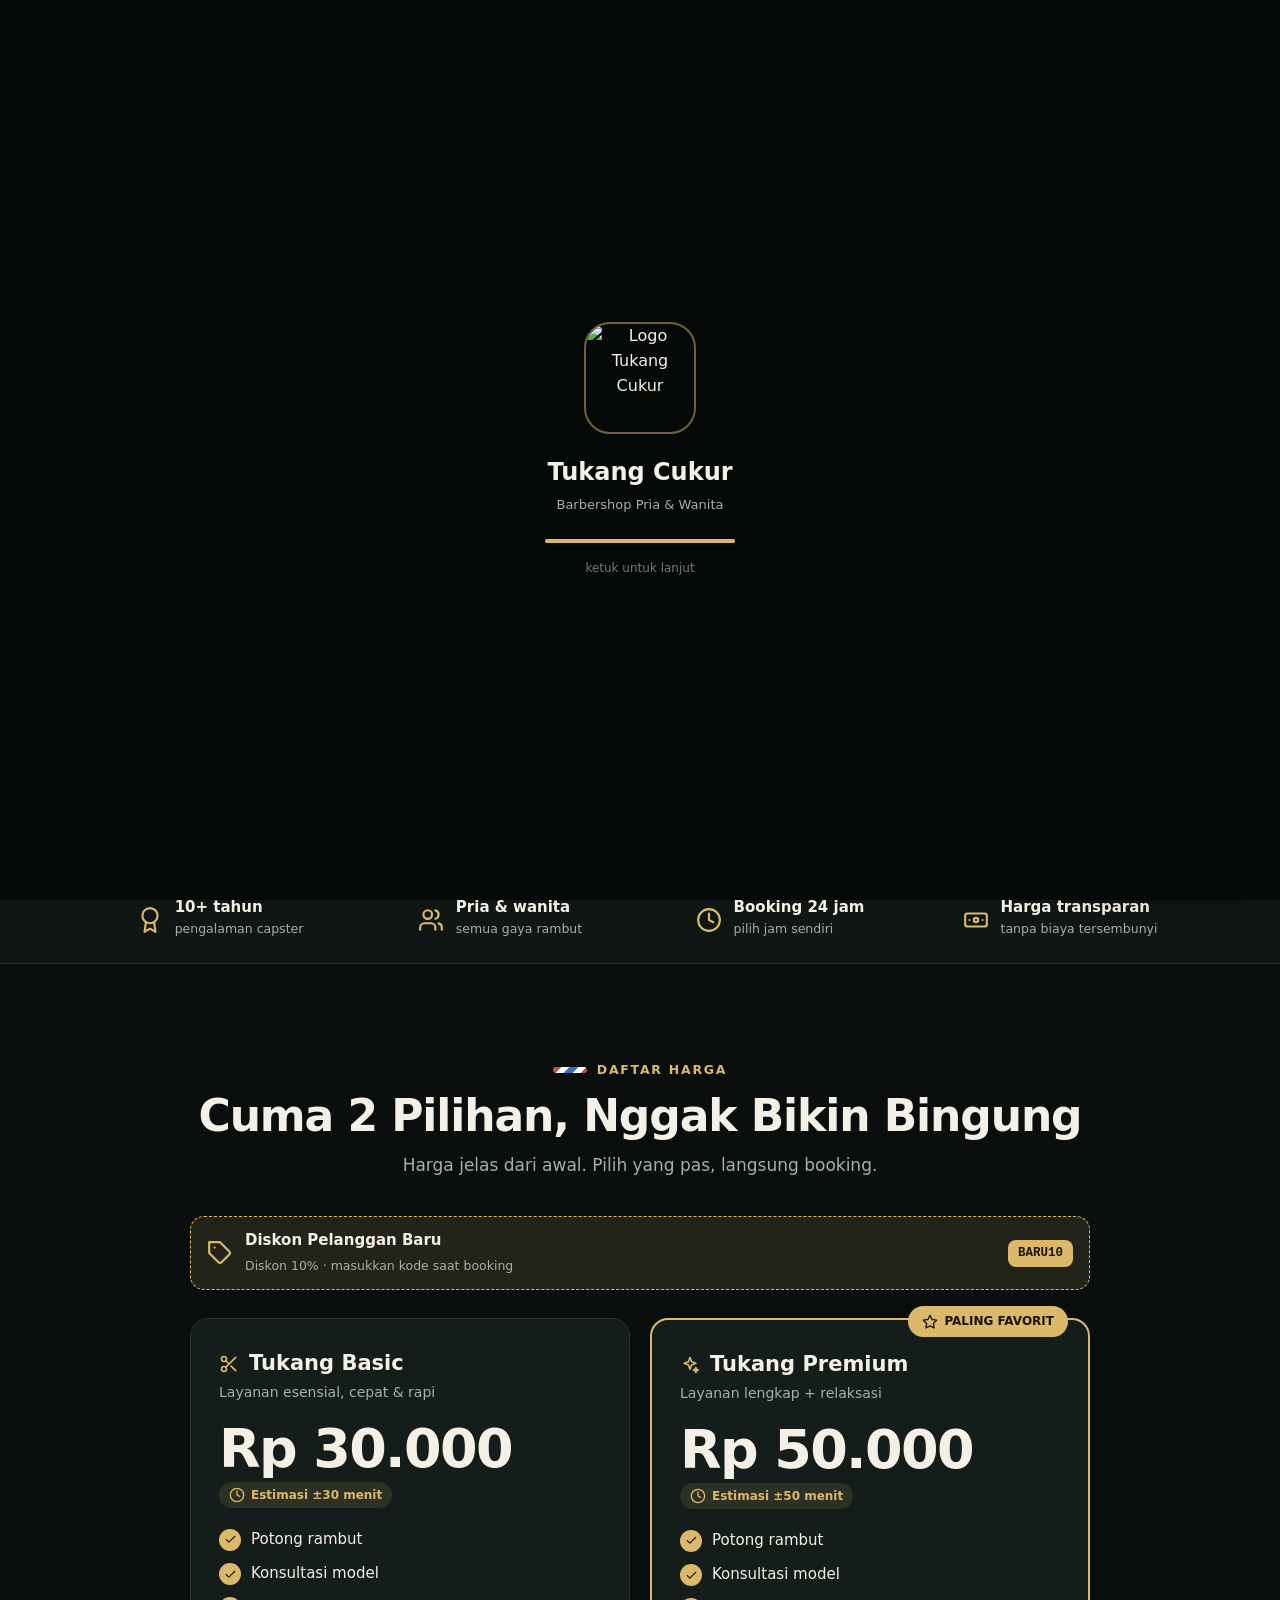
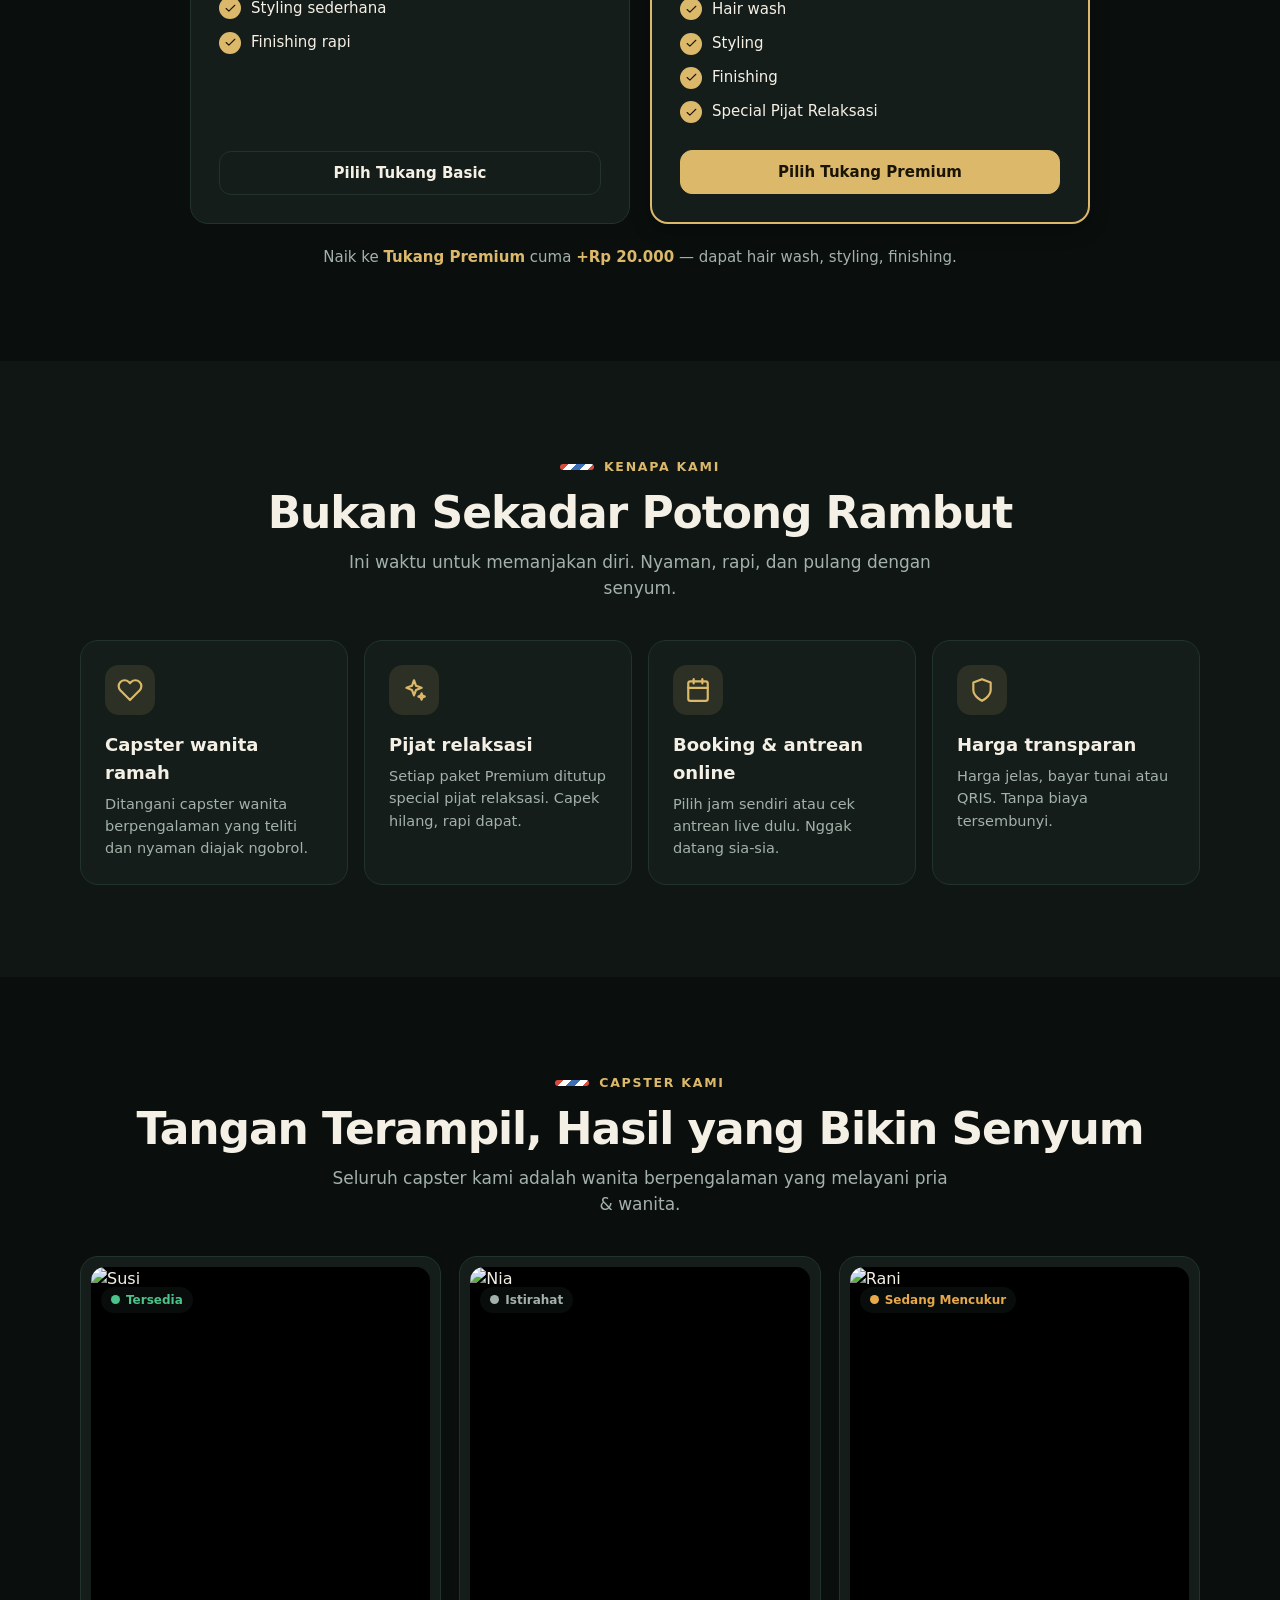
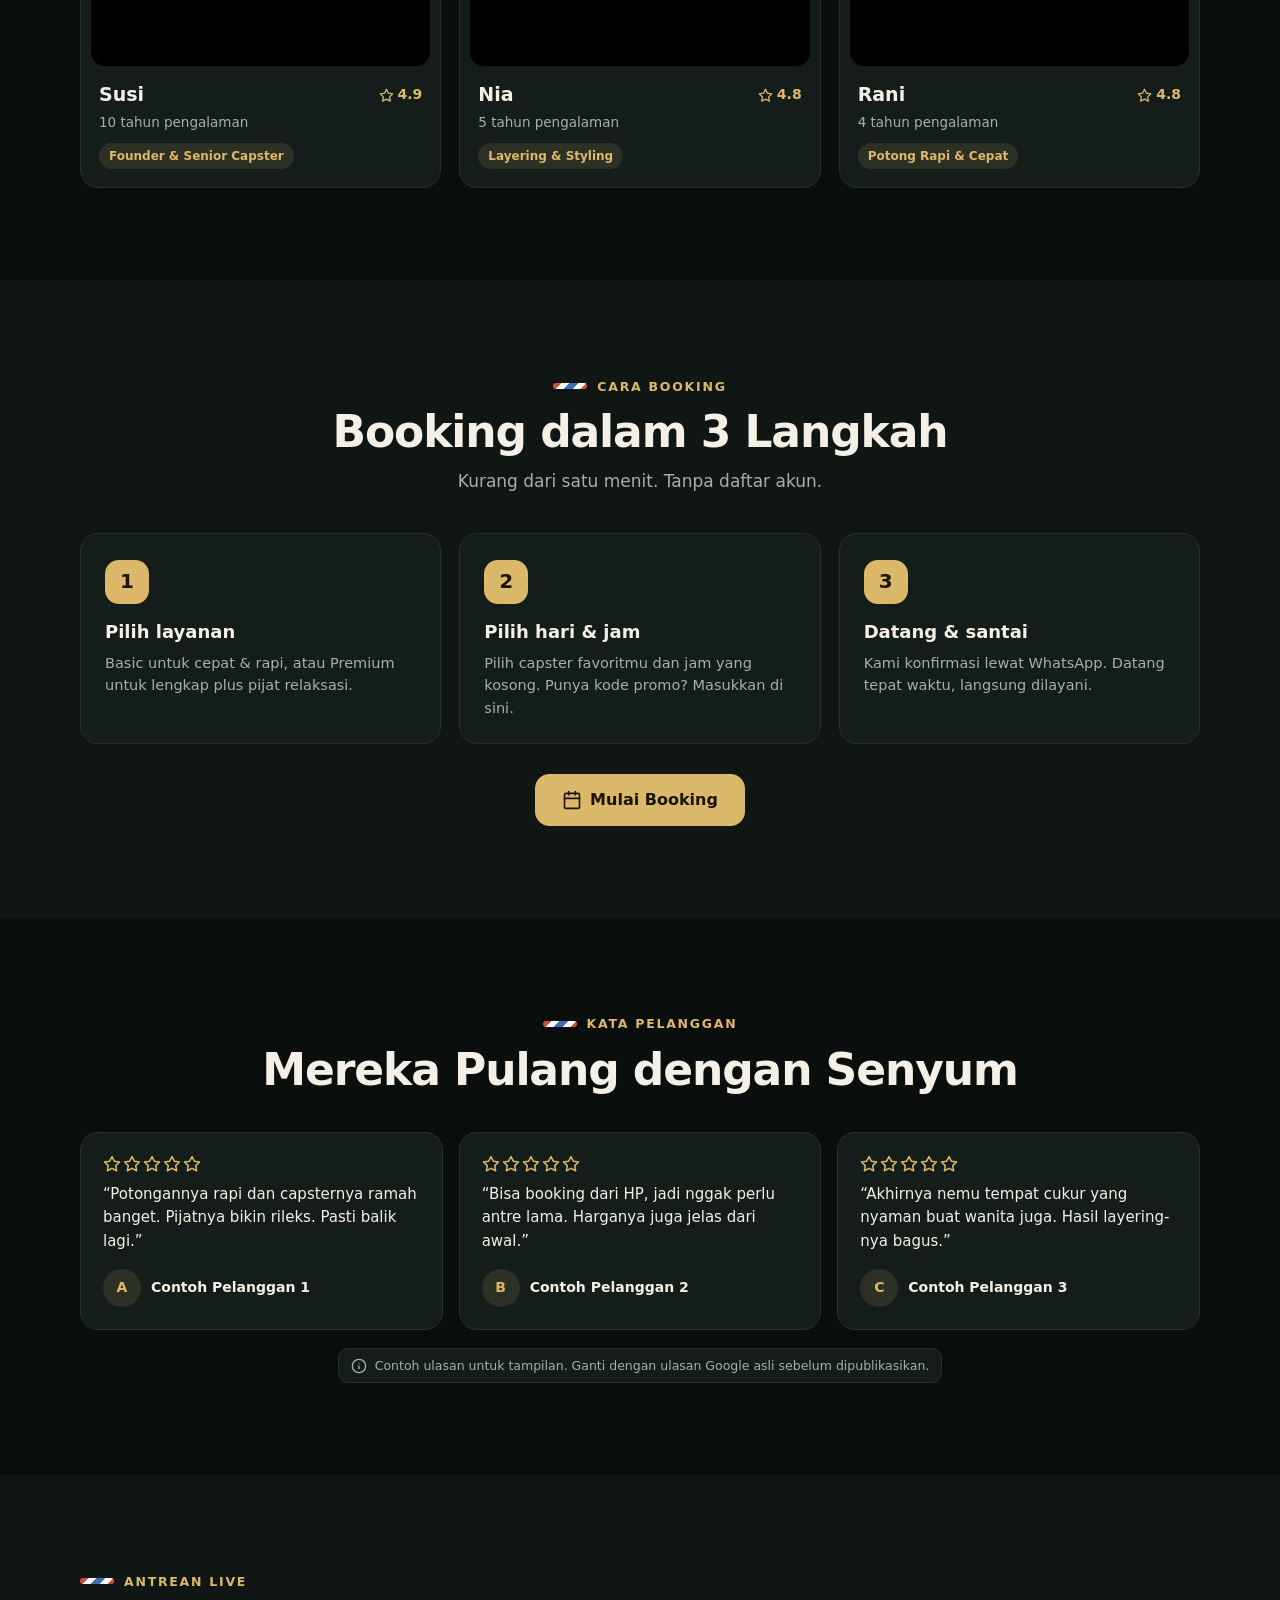
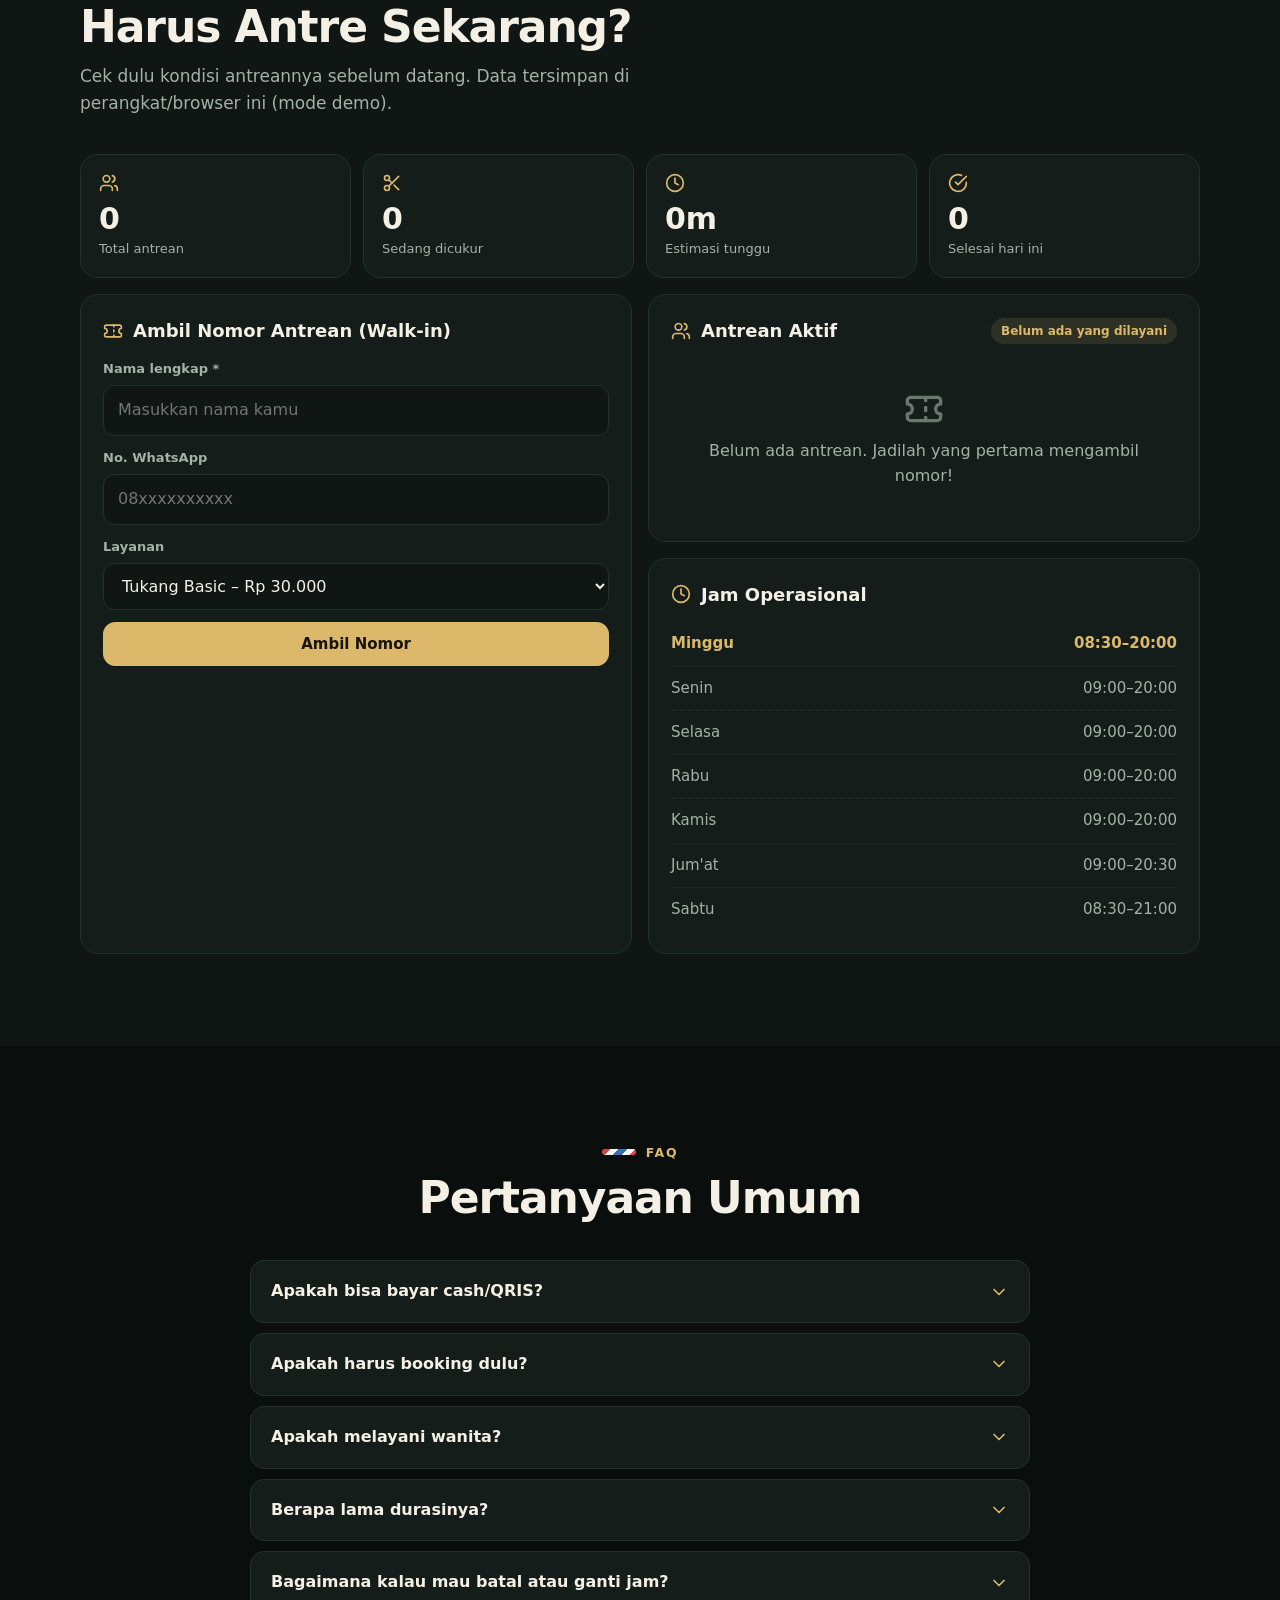
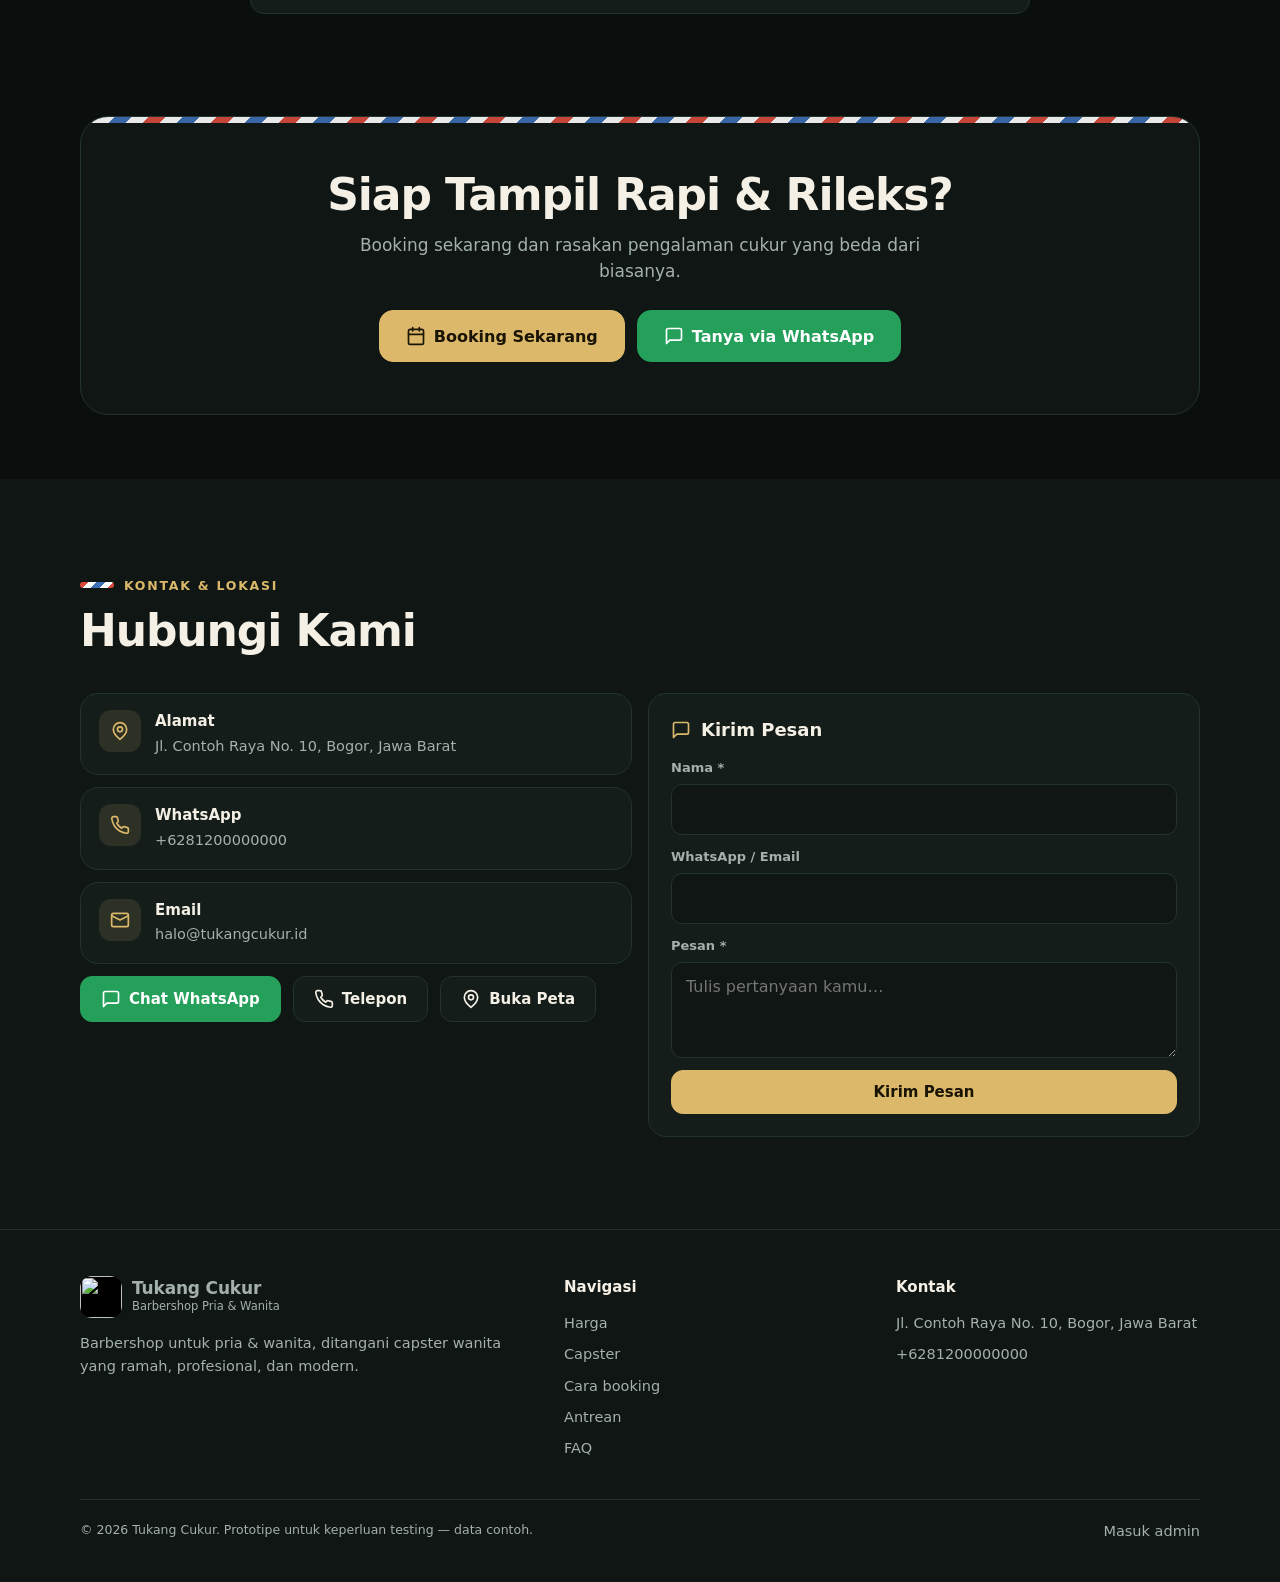
==== commit 1d190705: "Add files via upload" ====
--- a/index.html
+++ b/index.html
@@ -3,427 +3,245 @@
 <head>
 <meta charset="utf-8">
 <meta name="viewport" content="width=device-width,initial-scale=1">
-<title>Tukang Cukur — Barbershop Pria & Wanita</title>
-<meta name="description" content="Tukang Cukur: barbershop pria & wanita dengan capster wanita berpengalaman di Bogor.">
+<title>Tukang Cukur — Barbershop Pria & Wanita di Bogor | Mulai Rp 30.000</title>
+<meta name="description" content="Potong rambut pria & wanita oleh capster wanita berpengalaman di Bogor. Harga mulai Rp 30.000, booking online, cek antrean live, plus pijat relaksasi.">
+<meta name="theme-color" content="#0a0f0e">
+<meta property="og:type" content="website">
+<meta property="og:title" content="Tukang Cukur — Cukur Rapi, Pulang Percaya Diri">
+<meta property="og:description" content="Barbershop pria & wanita di Bogor. Mulai Rp 30.000. Booking online & cek antrean live.">
+<meta property="og:image" content="img/og.jpg">
 <link rel="icon" href="img/favicon.png">
-<link rel="preconnect" href="https://fonts.googleapis.com">
-<link href="https://fonts.googleapis.com/css2?family=Plus+Jakarta+Sans:wght@400;500;600;700;800&display=swap" rel="stylesheet">
-<link rel="stylesheet" href="style.css">
-<style>
-header.top{position:sticky;top:0;z-index:50;background:color-mix(in srgb,var(--bg) 88%,transparent);backdrop-filter:blur(10px);border-bottom:1px solid var(--line)}
-.top .wrap{display:flex;align-items:center;gap:10px;height:64px}
-.brand{display:flex;align-items:center;gap:10px;margin-right:auto}
-.brand .logo{width:40px;height:40px;border-radius:11px;background:#000;display:grid;place-items:center;overflow:hidden}
-.brand .logo img{width:36px;height:36px}
-.brand b{display:block;font-size:16px;line-height:1.1}.brand small{font-size:11px;color:var(--muted)}
-nav.links{display:none;gap:18px;font-size:14px;color:var(--muted);font-weight:600}
-nav.links a:hover{color:var(--gold)}
-.iconbtn{width:40px;height:40px;border-radius:11px;border:1px solid var(--line);background:var(--card);display:grid;place-items:center;cursor:pointer}
-.menu{display:none;position:fixed;inset:64px 0 auto 0;background:var(--bg);border-bottom:1px solid var(--line);padding:12px 16px;z-index:49}
-.menu.open{display:grid;gap:4px}.menu a{padding:12px;border-radius:10px;font-weight:600}.menu a:hover{background:var(--card)}
-@media(min-width:860px){nav.links{display:flex}.menu{display:none!important}#burger{display:none}}
-section{padding:72px 0}
-.eyebrow{display:flex;align-items:center;gap:10px;color:var(--gold);font-weight:700;font-size:13px;margin-bottom:10px}
-.eyebrow i{width:30px;height:9px;border-radius:2px}
-h1{font-size:clamp(38px,8vw,72px);line-height:1.02;letter-spacing:-.03em;font-weight:800}
-h1 span{color:var(--muted)}
-h2{font-size:clamp(28px,5vw,44px);line-height:1.1;letter-spacing:-.02em;font-weight:800;margin-bottom:10px}
-.lead{color:var(--muted);max-width:640px}
-.hero{padding:48px 0 40px;position:relative;overflow:hidden}
-.hero::after{content:"";position:absolute;right:-120px;top:0;width:60%;height:100%;background:repeating-linear-gradient(115deg,rgba(216,181,101,.10) 0 70px,transparent 70px 140px);pointer-events:none}
-.pill{display:inline-flex;align-items:center;gap:8px;border:1px solid var(--line);background:var(--card);border-radius:99px;padding:8px 14px;font-size:13px;font-weight:700;color:var(--gold);margin-bottom:22px}
-.hero p.lead{margin:20px 0 26px;font-size:17px}
-.row{display:flex;flex-wrap:wrap;gap:12px}
-.avatars{display:flex;align-items:center;gap:14px;margin:26px 0}
-.avatars .st{display:flex}.avatars .st img{width:40px;height:40px;border-radius:50%;object-fit:cover;border:2px solid var(--bg);margin-left:-10px}.avatars .st img:first-child{margin-left:0}
-.avatars b{font-size:14px;display:block}.avatars small{color:var(--muted);font-size:12.5px}
-.stats{display:flex;gap:0;border-top:1px solid var(--line);padding-top:22px;margin-top:6px}
-.stats div{padding:0 22px;border-left:1px solid var(--line)}.stats div:first-child{padding-left:0;border:0}
-.stats b{font-size:26px;display:block}.stats small{color:var(--muted);font-size:12px}
-.live{position:relative;margin-top:34px;padding:24px 24px 24px 34px;overflow:hidden}
-.live::before{content:"";position:absolute;left:0;top:0;bottom:0;width:12px}
-.live::before{background:repeating-linear-gradient(115deg,var(--gold) 0 8px,transparent 8px 16px)}
-.live .hd{display:flex;justify-content:space-between;align-items:center;font-size:12px;font-weight:800;color:#e0836f;letter-spacing:.05em}
-.live .hd b{font-size:20px;color:var(--text);letter-spacing:0}
-.live h3{font-size:30px;margin:14px 0 2px;display:flex;align-items:center;gap:12px}
-.live .sub{color:var(--muted);font-size:14px}
-.mini{display:grid;grid-template-columns:repeat(3,1fr);border:1px dashed var(--line);border-radius:14px;margin:18px 0;text-align:center}
-.mini div{padding:14px 6px;border-left:1px dashed var(--line)}.mini div:first-child{border:0}
-.mini b{font-size:28px;color:var(--gold);display:block}.mini small{color:var(--muted);font-size:12px}
-.sepi{background:rgba(76,195,138,.12);color:var(--ok);padding:10px 14px;border-radius:10px;font-size:13px;font-weight:700;margin-bottom:14px}
-.quick{display:flex;flex-wrap:wrap;gap:10px;align-items:center;margin-top:18px;padding:16px 18px}
-.quick b{margin-right:auto;font-size:16px;max-width:110px;line-height:1.2}
-.quick select{background:var(--bg2);border:1px solid var(--line);border-radius:11px;padding:11px;min-width:110px}
-.marq{border-block:1px solid var(--line);overflow:hidden;white-space:nowrap;background:var(--bg2)}
-.marq div{display:inline-flex;gap:34px;padding:16px 0;animation:mq 28s linear infinite;font-weight:600;font-size:14px;align-items:center}
-.marq span{display:inline-flex;align-items:center;gap:8px}
-@keyframes mq{to{transform:translateX(-50%)}}
-.promo{display:flex;flex-wrap:wrap;gap:12px;margin-bottom:28px}
-.promo .p{flex:1 1 240px;border:1px dashed var(--gold);border-radius:14px;padding:14px 16px;background:rgba(216,181,101,.07);display:flex;gap:12px;align-items:center}
-.promo .p b{display:block}.promo .p small{color:var(--muted)}
-.promo code{background:var(--gold);color:#1a1405;padding:3px 9px;border-radius:7px;font-weight:800;font-size:12px}
-.grid2{display:grid;gap:16px}
-@media(min-width:760px){.grid2{grid-template-columns:1fr 1fr}}
-.hours li{list-style:none;display:flex;justify-content:space-between;padding:10px 0;border-bottom:1px dotted var(--line);font-size:14.5px;color:var(--muted)}
-.hours li.today{color:var(--gold);font-weight:800}
-.caps{display:grid;gap:16px;grid-template-columns:repeat(auto-fit,minmax(220px,1fr))}
-.cap{padding:10px}
-.cap .ph{position:relative;border-radius:13px;overflow:hidden;aspect-ratio:332/391}
-.cap .ph img{width:100%;height:100%;object-fit:cover}
-.cap .ph .dot{position:absolute;left:10px;top:10px;border:2px solid #000}
-.cap h4{margin:12px 6px 0;font-size:16px}.cap small{margin:0 6px;color:var(--muted);font-size:12px;display:block}
-.cap .meta{margin:10px 6px 4px;display:flex;flex-direction:column;gap:8px;align-items:flex-start;font-size:13px}
-.price{display:grid;gap:16px;grid-template-columns:repeat(auto-fit,minmax(280px,1fr));margin-top:30px}
-.plan{position:relative;padding:26px}
-.plan.pop{border:2px solid var(--gold)}
-.plan.pop::before{content:"";position:absolute;left:0;right:90px;top:-2px;height:7px;background:repeating-linear-gradient(115deg,var(--gold) 0 8px,transparent 8px 16px)}
-.plan .badge{position:absolute;right:16px;top:-14px;background:var(--gold);color:#1a1405;font-size:11px;font-weight:800;padding:6px 12px;border-radius:99px}
-.plan h3{display:flex;gap:10px;align-items:center;font-size:20px}
-.plan .amt{font-size:46px;font-weight:800;letter-spacing:-.03em;margin:16px 0 4px}
-.plan ul{list-style:none;margin:18px 0 22px;display:grid;gap:11px}
-.plan li{display:flex;gap:10px;align-items:center;font-size:15px}
-.check{width:22px;height:22px;border-radius:50%;background:var(--gold);color:#1a1405;display:grid;place-items:center;font-size:13px;font-weight:800;flex:none}
-.queue-stats{display:grid;grid-template-columns:repeat(auto-fit,minmax(150px,1fr));gap:12px;margin:26px 0 14px}
-.queue-stats .card{padding:16px}.queue-stats b{font-size:30px;display:block;margin-top:6px}.queue-stats small{color:var(--muted)}
-.qitem{display:flex;align-items:center;gap:12px;padding:12px 0;border-bottom:1px solid var(--line)}
-.qitem .no{width:40px;height:40px;border-radius:11px;background:var(--gold);color:#1a1405;font-weight:800;display:grid;place-items:center}
-.qitem div:nth-child(2){margin-right:auto}.qitem small{color:var(--muted)}
-.empty{text-align:center;color:var(--muted);padding:34px 10px}.empty img{margin:0 auto 12px;opacity:.9}
-.faq details{background:var(--card);border:1px solid var(--line);border-radius:14px;padding:16px 18px;margin-bottom:10px}
-.faq summary{cursor:pointer;font-weight:700}.faq p{color:var(--muted);margin-top:10px;font-size:14.5px}
-.info{display:flex;gap:14px;padding:16px 18px;margin-bottom:12px}
-.info .bx{width:40px;height:40px;border-radius:11px;background:rgba(216,181,101,.14);color:var(--gold);display:grid;place-items:center;flex:none}
-.info b{display:block}.info span{color:var(--muted);font-size:14.5px}
-.cta{padding:50px 5vw;position:relative;overflow:hidden}
-.cta::before{content:"";position:absolute;left:0;right:0;top:0;height:11px;background:repeating-linear-gradient(115deg,var(--gold) 0 8px,transparent 8px 16px)}
-footer{border-top:1px solid var(--line);padding:44px 0 90px;margin-top:70px}
-footer .g{display:grid;gap:30px;grid-template-columns:1.4fr 1fr 1fr}
-@media(max-width:700px){footer .g{grid-template-columns:1fr}}
-footer h5{margin-bottom:12px}footer a,footer p{color:var(--muted);font-size:14px;display:block;margin-bottom:9px}footer a:hover{color:var(--gold)}
-.fab{position:fixed;right:16px;bottom:16px;z-index:60;display:flex;flex-direction:column;gap:10px;align-items:flex-end}
-.modal{position:fixed;inset:0;background:rgba(0,0,0,.65);display:none;align-items:center;justify-content:center;z-index:100;padding:16px}
-.modal.open{display:flex}.modal .card{width:min(480px,100%);max-height:92vh;overflow:auto}
-.modal h3{margin-bottom:14px;display:flex;gap:10px;align-items:center}
-.demo{position:fixed;left:12px;bottom:12px;z-index:55;max-width:240px;background:var(--card);border:1px solid var(--line);border-radius:12px;padding:10px 12px;font-size:11.5px;display:flex;gap:10px;color:var(--muted)}
-.demo b{color:var(--text);display:block}.demo button{background:none;border:0;cursor:pointer;color:var(--muted)}
-@media(max-width:640px){.demo{display:none}}
-</style>
+<link rel="preload" as="image" href="img/logo-96.webp">
+<link rel="stylesheet" href="site.css">
+<script type="application/ld+json">{"@context":"https://schema.org","@type":"HairSalon","name":"Tukang Cukur","description":"Barbershop pria & wanita dengan capster wanita berpengalaman","priceRange":"Rp30.000 - Rp50.000","address":{"@type":"PostalAddress","addressLocality":"Bogor","addressRegion":"Jawa Barat","addressCountry":"ID"}}</script>
 </head>
 <body>
-<div id="loader"><div class="box"><img src="img/logo.png" alt="Logo"><div class="nm">Tukang Cukur</div><div class="sb">Barbershop Pria &amp; Wanita</div><div class="bar"><i></i></div></div></div>
+
+<div id="loader" title="Ketuk untuk melewati"><div class="box"><img src="img/logo-192.webp" width="112" height="112" alt="Logo Tukang Cukur"><div class="nm">Tukang Cukur</div><div class="sb">Barbershop Pria &amp; Wanita</div><div class="bar"><i></i></div><div class="skip">ketuk untuk lanjut</div></div></div>
+<script>(function(){var s=1;try{var n=performance.getEntriesByType("navigation")[0],t=n?n.type:"navigate";if(t==="back_forward")s=0;else if(t==="navigate"&&document.referrer&&document.referrer.indexOf(location.origin)===0)s=0}catch(e){}if(!s){var l=document.getElementById("loader");if(l)l.parentNode.removeChild(l)}})()</script>
+
+<div class="promobar" id="promobar" hidden><span id="promoText"></span><button type="button" id="promoX" aria-label="Tutup"><svg class="i sm"><use href="#i-x"/></svg></button></div>
 
 <header class="top">
   <div class="wrap">
-    <a class="brand" href="#top"><span class="logo"><img src="img/logo.png" alt="Logo Tukang Cukur"></span><span><b data-brand>Tukang Cukur</b><small data-tag>Barbershop Pria &amp; Wanita</small></span></a>
-    <nav class="links"><a href="#antrean">Antrean</a><a href="#harga">Harga</a><a href="#capster">Capster</a><a href="#faq">FAQ</a><a href="#kontak">Kontak</a><a href="admin.html">Admin</a></nav>
-    <button class="iconbtn" id="theme" aria-label="Ganti tema"><svg class="i "><use href="#i-sun"/></svg></button>
-    <button class="btn gold sm" data-open="booking"><svg class="i  sm"><use href="#i-calendar"/></svg>Booking</button>
-    <button class="iconbtn" id="burger" aria-label="Menu"><svg class="i "><use href="#i-menu"/></svg></button>
+    <a class="brand" href="#top"><img src="img/logo-96.webp" width="42" height="42" alt="Logo"><span><b data-brand>Tukang Cukur</b><small data-tag>Barbershop Pria &amp; Wanita</small></span></a>
+    <nav class="links" aria-label="Menu utama"><a href="#harga">Harga</a><a href="#capster">Capster</a><a href="#cara">Cara Booking</a><a href="#antrean">Antrean</a><a href="#faq">FAQ</a><a href="#kontak">Kontak</a><a href="admin.html" class="adm" rel="nofollow"><svg class="i sm"><use href="#i-lock"/></svg>Admin</a></nav>
+    <span class="status-pill"><i class="dot" id="hdDot"></i><span id="hdStatus">Memuat…</span></span>
+    <button class="iconbtn" id="theme" type="button" aria-label="Ganti tema"><svg class="i"><use href="#i-sun"/></svg></button>
+    <button class="btn gold sm" type="button" data-open>Booking</button>
+    <button class="iconbtn" id="burger" type="button" aria-label="Menu"><svg class="i"><use href="#i-menu"/></svg></button>
   </div>
 </header>
-<div class="menu" id="menu"><a href="#antrean">Antrean</a><a href="#harga">Harga</a><a href="#capster">Capster</a><a href="#faq">FAQ</a><a href="#kontak">Kontak</a><a href="admin.html">Dasbor Admin</a></div>
+<div class="menu" id="menu"><div class="in"><a href="#harga">Harga</a><a href="#capster">Capster</a><a href="#cara">Cara Booking</a><a href="#antrean">Antrean Live</a><a href="#faq">FAQ</a><a href="#kontak">Kontak</a><a href="admin.html" rel="nofollow"><svg class="i sm"><use href="#i-lock"/></svg> Masuk Admin</a></div></div>
 
 <main id="top">
+
+<!-- HERO -->
 <section class="hero"><div class="wrap">
-  <div class="pill"><svg class="i  sm"><use href="#i-sparkles"/></svg>Capster wanita, untuk semua · Bogor</div>
-  <h1>Cukur Rapi.<br><span>Makin Percaya Diri.</span></h1>
-  <p class="lead">Potong rambut untuk pria &amp; wanita, ditangani capster wanita yang ramah dan berpengalaman — ditutup dengan special pijat relaksasi setelah selesai.</p>
-  <div class="row"><button class="btn gold" data-open="booking"><svg class="i "><use href="#i-scissors"/></svg>Booking Sekarang</button><a class="btn" href="#antrean"><svg class="i "><use href="#i-eye"/></svg>Cek Antrean Live</a></div>
-  <div class="avatars"><div class="st" id="avatars"></div><div><b id="capCount">5 capster wanita berpengalaman</b><small>Melayani pria &amp; wanita</small></div></div>
-  <div class="stats"><div><b id="stDone">—</b><small>Pelanggan Dilayani</small></div><div><b id="stCap">0</b><small>Capster Wanita</small></div><div><b>5★</b><small>Pijat Relaksasi</small></div></div>
-
-  <div class="card live" id="liveCard">
-    <div class="hd"><span>● LIVE SEKARANG</span><b id="clock">--:--:--</b></div>
-    <h3><span class="dot" id="liveDot"></span><span id="liveTitle">...</span></h3>
-    <div class="sub" id="liveSub"></div>
-    <div class="mini"><div><b id="lqWait">0</b><small>Antrean</small></div><div><b id="lqServ">0</b><small>Dicukur</small></div><div><b id="lqEst">—</b><small>Est. Tunggu</small></div></div>
-    <div class="sepi" id="liveMsg"></div>
-    <a class="btn gold block" href="#antrean">Cek Detail Antrean</a>
-  </div>
-
-  <div class="card quick">
-    <b>Mau cukur kapan?</b>
-    <select id="qDay"><option value="0">Hari Ini</option><option value="1">Besok</option><option value="2">Lusa</option></select>
-    <select id="qTime"></select>
-    <select id="qSvc"></select>
-    <button class="btn gold" id="qGo">Cek slot</button>
-  </div>
-</div></section>
-
-<div class="marq"><div id="marq"></div></div>
-
-<section id="capster"><div class="wrap">
-  <div class="eyebrow"><i class="stripe"></i>Capster kami</div>
-  <h2>Tangan Terampil, Hasil yang Bikin Senyum.</h2>
-  <p class="lead">Melayani pelanggan pria &amp; wanita — seluruh capster kami adalah wanita berpengalaman.</p>
-  <div class="caps" id="caps" style="margin-top:30px"></div>
-</div></section>
-
-<section id="antrean" style="background:var(--bg2)"><div class="wrap">
-  <div class="eyebrow"><i class="stripe"></i>Antrean live</div>
-  <h2>Sistem Antrean Realtime</h2>
-  <p class="lead">Data antrean tersimpan pada perangkat/browser ini (local demo mode).</p>
-  <div class="queue-stats">
-    <div class="card"><svg class="i "><use href="#i-users"/></svg><b id="qsTotal">0</b><small>Total Antrean</small></div>
-    <div class="card"><svg class="i "><use href="#i-scissors"/></svg><b id="qsServ">0</b><small>Sedang Dicukur</small></div>
-    <div class="card"><svg class="i "><use href="#i-clock"/></svg><b id="qsEst">0m</b><small>Estimasi Tunggu</small></div>
-    <div class="card"><svg class="i "><use href="#i-check-circle"/></svg><b id="qsDone">0</b><small>Selesai Hari Ini</small></div>
-  </div>
-  <div class="card" style="background:var(--card2);position:relative;padding-left:34px;margin-bottom:16px">
-    <i class="stripe" style="position:absolute;left:0;top:0;bottom:0;width:12px"></i>
-    <span class="tag ok">● Sedang dilayani</span>
-    <h3 id="nowServing" style="margin:10px 0 0;font-weight:600">Belum ada yang dilayani</h3>
-  </div>
-  <div class="grid2">
-    <div class="card"><h3 style="display:flex;gap:10px;align-items:center;margin-bottom:16px"><svg class="i "><use href="#i-ticket"/></svg>Ambil Nomor Antrean (Walk-in)</h3>
+  <div class="hero-grid">
+    <div>
+      <span class="pill"><i class="dot ok" id="heroDot"></i><span><b class="gold" id="heroStatus">Buka hari ini</b> · Bogor</span></span>
+      <h1>Cukur Rapi,<em>Pulang Percaya Diri.</em></h1>
+      <p class="lead">Potong rambut untuk pria &amp; wanita oleh capster wanita yang ramah dan berpengalaman — ditutup dengan pijat relaksasi. Booking online, tanpa antre lama.</p>
+      <div class="cta-row">
+        <button class="btn gold lg" type="button" data-open><svg class="i"><use href="#i-calendar"/></svg>Booking Sekarang</button>
+        <a class="btn wa lg" id="heroWa" href="#kontak" target="_blank" rel="noopener"><svg class="i"><use href="#i-message"/></svg>Chat WhatsApp</a>
+      </div>
+      <ul class="ticks">
+        <li><svg class="i"><use href="#i-check-circle"/></svg>Mulai <b id="fromPrice">Rp 30.000</b></li>
+        <li><svg class="i"><use href="#i-check-circle"/></svg>Pria &amp; wanita</li>
+        <li><svg class="i"><use href="#i-check-circle"/></svg>Tunai &amp; QRIS</li>
+      </ul>
+    </div>
+    <div class="hero-vis">
+      <div class="frame"><img src="img/logo-480.webp" width="480" height="480" alt="Logo Tukang Cukur: tiang barber, gunting, dan pisau cukur emas"></div>
+      <div class="float f2"><span class="ico"><svg class="i"><use href="#i-star"/></svg></span><span><span id="avgRating">4.8</span> rating<small>capster kami</small></span></div>
+      <div class="float f1"><span class="ico"><svg class="i"><use href="#i-sparkles"/></svg></span><span>Pijat relaksasi<small>di paket Premium</small></span></div>
+    </div>
+  </div>
+
+  <div class="card live" aria-live="polite">
+    <div class="st"><i class="dot" id="lvDot"></i><div><b id="lvTitle">Memuat…</b><small id="lvSub"></small></div></div>
+    <div class="nums"><div><b id="lqWait">0</b><small>Antrean</small></div><div><b id="lqServ">0</b><small>Dicukur</small></div><div><b id="lqEst">—</b><small>Est. tunggu</small></div></div>
+    <button class="btn" type="button" data-live>Cek antrean<svg class="i sm"><use href="#i-arrow-right"/></svg></button>
+  </div>
+</div></section>
+
+<!-- TRUST -->
+<div class="trust"><div class="wrap">
+  <div class="t"><svg class="i"><use href="#i-award"/></svg><div><b><span id="tYears">10</span>+ tahun</b><small>pengalaman capster</small></div></div>
+  <div class="t"><svg class="i"><use href="#i-users"/></svg><div><b>Pria &amp; wanita</b><small>semua gaya rambut</small></div></div>
+  <div class="t"><svg class="i"><use href="#i-clock"/></svg><div><b>Booking 24 jam</b><small>pilih jam sendiri</small></div></div>
+  <div class="t"><svg class="i"><use href="#i-banknote"/></svg><div><b>Harga transparan</b><small>tanpa biaya tersembunyi</small></div></div>
+</div></div>
+
+<!-- HARGA -->
+<section class="sec" id="harga"><div class="wrap">
+  <div class="head c"><div class="eyebrow"><i></i>Daftar harga</div><h2>Cuma <span id="planCount">2</span> Pilihan, Nggak Bikin Bingung</h2><p class="sub">Harga jelas dari awal. Pilih yang pas, langsung booking.</p></div>
+  <div class="promos" id="promos"></div>
+  <div class="plans" id="plans">
+    <div class="card plan"><h3><svg class="i"><use href="#i-scissors"/></svg>Tukang Basic</h3><div class="d">Layanan esensial, cepat &amp; rapi</div><div class="amt">Rp 30.000</div><ul><li><span class="ck"><svg class="i"><use href="#i-check"/></svg></span>Potong rambut</li><li><span class="ck"><svg class="i"><use href="#i-check"/></svg></span>Konsultasi model</li><li><span class="ck"><svg class="i"><use href="#i-check"/></svg></span>Styling sederhana</li><li><span class="ck"><svg class="i"><use href="#i-check"/></svg></span>Finishing rapi</li></ul><button class="btn block" type="button" data-open>Pilih Tukang Basic</button></div>
+    <div class="card plan pop"><span class="badge"><svg class="i sm"><use href="#i-star"/></svg>PALING FAVORIT</span><h3><svg class="i"><use href="#i-sparkles"/></svg>Tukang Premium</h3><div class="d">Layanan lengkap + relaksasi</div><div class="amt">Rp 50.000</div><ul><li><span class="ck"><svg class="i"><use href="#i-check"/></svg></span>Potong rambut</li><li><span class="ck"><svg class="i"><use href="#i-check"/></svg></span>Konsultasi model</li><li><span class="ck"><svg class="i"><use href="#i-check"/></svg></span>Hair wash</li><li><span class="ck"><svg class="i"><use href="#i-check"/></svg></span>Styling &amp; finishing</li><li><span class="ck"><svg class="i"><use href="#i-check"/></svg></span>Special Pijat Relaksasi</li></ul><button class="btn gold block" type="button" data-open>Pilih Tukang Premium</button></div>
+  </div>
+  <p class="upsell" id="upsell"></p>
+</div></section>
+
+<!-- KENAPA -->
+<section class="sec alt" id="kenapa"><div class="wrap">
+  <div class="head c"><div class="eyebrow"><i></i>Kenapa kami</div><h2>Bukan Sekadar Potong Rambut</h2><p class="sub">Ini waktu untuk memanjakan diri. Nyaman, rapi, dan pulang dengan senyum.</p></div>
+  <div class="grid4">
+    <div class="card benefit"><div class="ico"><svg class="i"><use href="#i-heart"/></svg></div><h3>Capster wanita ramah</h3><p>Ditangani capster wanita berpengalaman yang teliti dan nyaman diajak ngobrol.</p></div>
+    <div class="card benefit"><div class="ico"><svg class="i"><use href="#i-sparkles"/></svg></div><h3>Pijat relaksasi</h3><p>Setiap paket Premium ditutup special pijat relaksasi. Capek hilang, rapi dapat.</p></div>
+    <div class="card benefit"><div class="ico"><svg class="i"><use href="#i-calendar"/></svg></div><h3>Booking &amp; antrean online</h3><p>Pilih jam sendiri atau cek antrean live dulu. Nggak datang sia-sia.</p></div>
+    <div class="card benefit"><div class="ico"><svg class="i"><use href="#i-shield"/></svg></div><h3>Harga transparan</h3><p>Harga jelas, bayar tunai atau QRIS. Tanpa biaya tersembunyi.</p></div>
+  </div>
+</div></section>
+
+<!-- CAPSTER -->
+<section class="sec" id="capster"><div class="wrap">
+  <div class="head c"><div class="eyebrow"><i></i>Capster kami</div><h2>Tangan Terampil, Hasil yang Bikin Senyum</h2><p class="sub">Seluruh capster kami adalah wanita berpengalaman yang melayani pria &amp; wanita.</p></div>
+  <div class="caps" id="caps">
+    <div class="card cap"><div class="ph"><img src="img/capster1.webp" width="332" height="391" alt="Susi, founder dan senior capster" loading="lazy" decoding="async"><span class="tag ok"><i class="dot ok"></i>Tersedia</span></div><div class="in"><h3>Susi <span><svg class="i"><use href="#i-star"/></svg>4.9</span></h3><p>10 tahun pengalaman</p><span class="tag">Founder &amp; Senior Capster</span></div></div>
+    <div class="card cap"><div class="ph"><img src="img/capster2.webp" width="332" height="391" alt="Nia, spesialis layering dan styling" loading="lazy" decoding="async"><span class="tag ok"><i class="dot ok"></i>Tersedia</span></div><div class="in"><h3>Nia <span><svg class="i"><use href="#i-star"/></svg>4.8</span></h3><p>5 tahun pengalaman</p><span class="tag">Layering &amp; Styling</span></div></div>
+    <div class="card cap"><div class="ph"><img src="img/capster3.webp" width="332" height="391" alt="Rani, spesialis potong rapi dan cepat" loading="lazy" decoding="async"><span class="tag warn"><i class="dot warn"></i>Sedang Mencukur</span></div><div class="in"><h3>Rani <span><svg class="i"><use href="#i-star"/></svg>4.8</span></h3><p>4 tahun pengalaman</p><span class="tag">Potong Rapi &amp; Cepat</span></div></div>
+  </div>
+</div></section>
+
+<!-- CARA BOOKING -->
+<section class="sec alt" id="cara"><div class="wrap">
+  <div class="head c"><div class="eyebrow"><i></i>Cara booking</div><h2>Booking dalam 3 Langkah</h2><p class="sub">Kurang dari satu menit. Tanpa daftar akun.</p></div>
+  <div class="steps">
+    <div class="card step"><div class="n">1</div><h3>Pilih layanan</h3><p>Basic untuk cepat &amp; rapi, atau Premium untuk lengkap plus pijat relaksasi.</p></div>
+    <div class="card step"><div class="n">2</div><h3>Pilih hari &amp; jam</h3><p>Pilih capster favoritmu dan jam yang kosong. Punya kode promo? Masukkan di sini.</p></div>
+    <div class="card step"><div class="n">3</div><h3>Datang &amp; santai</h3><p>Kami konfirmasi lewat WhatsApp. Datang tepat waktu, langsung dilayani.</p></div>
+  </div>
+  <div class="cta-row" style="justify-content:center;margin-top:30px"><button class="btn gold lg" type="button" data-open><svg class="i"><use href="#i-calendar"/></svg>Mulai Booking</button></div>
+</div></section>
+
+<!-- ULASAN (CONTOH) -->
+<section class="sec" id="ulasan"><div class="wrap">
+  <div class="head c"><div class="eyebrow"><i></i>Kata pelanggan</div><h2>Mereka Pulang dengan Senyum</h2></div>
+  <div class="rev">
+    <div class="card"><div class="stars"><svg class="i"><use href="#i-star"/></svg><svg class="i"><use href="#i-star"/></svg><svg class="i"><use href="#i-star"/></svg><svg class="i"><use href="#i-star"/></svg><svg class="i"><use href="#i-star"/></svg></div><p>“Potongannya rapi dan capsternya ramah banget. Pijatnya bikin rileks. Pasti balik lagi.”</p><div class="who"><span class="av">A</span>Contoh Pelanggan 1</div></div>
+    <div class="card"><div class="stars"><svg class="i"><use href="#i-star"/></svg><svg class="i"><use href="#i-star"/></svg><svg class="i"><use href="#i-star"/></svg><svg class="i"><use href="#i-star"/></svg><svg class="i"><use href="#i-star"/></svg></div><p>“Bisa booking dari HP, jadi nggak perlu antre lama. Harganya juga jelas dari awal.”</p><div class="who"><span class="av">B</span>Contoh Pelanggan 2</div></div>
+    <div class="card"><div class="stars"><svg class="i"><use href="#i-star"/></svg><svg class="i"><use href="#i-star"/></svg><svg class="i"><use href="#i-star"/></svg><svg class="i"><use href="#i-star"/></svg><svg class="i"><use href="#i-star"/></svg></div><p>“Akhirnya nemu tempat cukur yang nyaman buat wanita juga. Hasil layering-nya bagus.”</p><div class="who"><span class="av">C</span>Contoh Pelanggan 3</div></div>
+  </div>
+  <div style="text-align:center"><span class="note"><svg class="i sm"><use href="#i-info"/></svg>Contoh ulasan untuk tampilan. Ganti dengan ulasan Google asli sebelum dipublikasikan.</span></div>
+</div></section>
+
+<!-- ANTREAN -->
+<section class="sec alt" id="antrean"><div class="wrap">
+  <div class="head"><div class="eyebrow"><i></i>Antrean live</div><h2>Harus Antre Sekarang?</h2><p class="sub">Cek dulu kondisi antreannya sebelum datang. Data tersimpan di perangkat/browser ini (mode demo).</p></div>
+  <div class="qstats">
+    <div class="card"><svg class="i"><use href="#i-users"/></svg><b id="qsTotal">0</b><small>Total antrean</small></div>
+    <div class="card"><svg class="i"><use href="#i-scissors"/></svg><b id="qsServ">0</b><small>Sedang dicukur</small></div>
+    <div class="card"><svg class="i"><use href="#i-clock"/></svg><b id="qsEst">0m</b><small>Estimasi tunggu</small></div>
+    <div class="card"><svg class="i"><use href="#i-check-circle"/></svg><b id="qsDone">0</b><small>Selesai hari ini</small></div>
+  </div>
+  <div class="two">
+    <div class="card"><h3 class="t"><svg class="i"><use href="#i-ticket"/></svg>Ambil Nomor Antrean (Walk-in)</h3>
       <form id="qForm">
-        <div class="field"><label>Nama Lengkap *</label><input name="name" required placeholder="Masukkan nama kamu"></div>
-        <div class="field"><label>No. WhatsApp</label><input name="wa" inputmode="tel" placeholder="08xxxxxxxxxx"></div>
-        <div class="field"><label>Layanan</label><select name="svc" class="svcSel"></select></div>
+        <div class="field"><label for="qName">Nama lengkap *</label><input id="qName" name="name" required autocomplete="name" placeholder="Masukkan nama kamu"></div>
+        <div class="field"><label for="qWa">No. WhatsApp</label><input id="qWa" name="wa" inputmode="tel" autocomplete="tel" placeholder="08xxxxxxxxxx"></div>
+        <div class="field"><label for="qSvc">Layanan</label><select id="qSvc" name="svc" class="svcSel"></select></div>
         <button class="btn gold block" type="submit">Ambil Nomor</button>
       </form></div>
-    <div class="card"><h3 style="margin-bottom:10px">Daftar Antrean Aktif</h3><div id="qList"></div></div>
-  </div>
-</div></section>
-
-<section id="status"><div class="wrap">
-  <div class="eyebrow"><i class="stripe"></i>Status sekarang</div>
-  <h2>Harus Antre Sekarang?</h2>
-  <p class="lead">Cek dulu kondisi antreannya sebelum datang, biar nggak datang sia-sia.</p>
-  <div class="grid2" style="margin-top:30px">
-    <div class="card" style="display:flex;flex-direction:column;min-height:300px">
-      <small style="color:var(--muted);font-weight:700">Kondisi saat ini</small>
-      <h3 style="font-size:34px;color:var(--gold);margin:18px 0;display:flex;gap:12px;align-items:center"><span class="dot" id="stDot"></span><span id="stTitle">...</span></h3>
-      <p style="color:var(--muted)" id="stText"></p>
-      <div class="row" style="margin-top:auto;padding-top:20px"><button class="btn gold" data-open="booking"><svg class="i "><use href="#i-calendar"/></svg>Booking + DP</button><a class="btn" href="#antrean"><svg class="i "><use href="#i-ticket"/></svg>Ambil Antrean</a></div>
-    </div>
-    <div class="card"><h3 style="display:flex;gap:10px;align-items:center;margin-bottom:10px"><svg class="i "><use href="#i-clock"/></svg>Jam Operasional</h3><ul class="hours" id="hours"></ul><div class="sepi" id="hoursNote" style="margin-top:14px;background:var(--bg2);color:var(--muted)"></div></div>
-  </div>
-</div></section>
-
-<section id="harga" style="background:var(--bg2)"><div class="wrap">
-  <div class="eyebrow"><i class="stripe"></i>Daftar harga</div>
-  <h2>Cuma <span id="planCount">2</span> Pilihan, Nggak Bikin Bingung</h2>
-  <p class="lead">Harga transparan, tanpa biaya tersembunyi.</p>
-  <div class="promo" id="promos" style="margin-top:24px"></div>
-  <div class="price" id="plans"></div>
-</div></section>
-
-<section id="faq"><div class="wrap" style="max-width:820px">
-  <div class="eyebrow"><i class="stripe"></i>FAQ</div>
-  <h2>Pertanyaan Umum</h2>
-  <div class="faq" style="margin-top:24px">
-    <details><summary>Apakah bisa bayar cash/QRIS?</summary><p>Bisa. Kami menerima tunai dan QRIS.</p></details>
-    <details><summary>Apakah harus booking dulu?</summary><p>Tidak wajib. Kamu bisa ambil nomor antrean walk-in, tapi booking menjamin slot waktumu.</p></details>
-    <details><summary>Apakah melayani wanita?</summary><p>Ya. Kami melayani pria dan wanita, ditangani capster wanita berpengalaman.</p></details>
-    <details><summary>Berapa lama durasinya?</summary><p>Paket Basic sekitar 30 menit, Premium sekitar 50 menit.</p></details>
-  </div>
-</div></section>
-
-<section id="kontak" style="background:var(--bg2)"><div class="wrap">
-  <div class="eyebrow"><i class="stripe"></i>Kontak &amp; lokasi</div>
-  <h2>Hubungi Kami</h2>
-  <div class="grid2" style="margin-top:26px">
+    <div style="display:grid;gap:16px;align-content:start">
+      <div class="card"><h3 class="t"><svg class="i"><use href="#i-users"/></svg>Antrean Aktif <span class="tag" id="nowServing" style="margin-left:auto">Belum ada yang dilayani</span></h3><div id="qList"></div></div>
+      <div class="card"><h3 class="t"><svg class="i"><use href="#i-clock"/></svg>Jam Operasional</h3><ul class="hours" id="hours"></ul></div>
+    </div>
+  </div>
+</div></section>
+
+<!-- FAQ -->
+<section class="sec" id="faq"><div class="wrap">
+  <div class="head c"><div class="eyebrow"><i></i>FAQ</div><h2>Pertanyaan Umum</h2></div>
+  <div class="faq">
+    <details><summary>Apakah bisa bayar cash/QRIS?<svg class="i"><use href="#i-chevron-down"/></svg></summary><p>Bisa. Kami menerima tunai, QRIS, transfer, dan debit.</p></details>
+    <details><summary>Apakah harus booking dulu?<svg class="i"><use href="#i-chevron-down"/></svg></summary><p>Tidak wajib. Kamu bisa ambil nomor antrean walk-in, tapi booking menjamin slot waktumu.</p></details>
+    <details><summary>Apakah melayani wanita?<svg class="i"><use href="#i-chevron-down"/></svg></summary><p>Ya. Kami melayani pria dan wanita, ditangani capster wanita berpengalaman.</p></details>
+    <details><summary>Berapa lama durasinya?<svg class="i"><use href="#i-chevron-down"/></svg></summary><p>Paket Basic sekitar 30 menit, Premium sekitar 50 menit.</p></details>
+    <details><summary>Bagaimana kalau mau batal atau ganti jam?<svg class="i"><use href="#i-chevron-down"/></svg></summary><p>Hubungi kami lewat WhatsApp sebelum jadwal. Kami bantu atur ulang.</p></details>
+  </div>
+</div></section>
+
+<!-- CTA AKHIR -->
+<section style="padding:0 0 64px"><div class="wrap"><div class="cta"><div class="pole"></div><div class="in">
+  <h2>Siap Tampil Rapi &amp; Rileks?</h2>
+  <p class="sub">Booking sekarang dan rasakan pengalaman cukur yang beda dari biasanya.</p>
+  <div class="cta-row"><button class="btn gold lg" type="button" data-open><svg class="i"><use href="#i-calendar"/></svg>Booking Sekarang</button><a class="btn wa lg" id="ctaWa" href="#kontak" target="_blank" rel="noopener"><svg class="i"><use href="#i-message"/></svg>Tanya via WhatsApp</a></div>
+</div></div></div></section>
+
+<!-- KONTAK -->
+<section class="sec alt" id="kontak"><div class="wrap">
+  <div class="head"><div class="eyebrow"><i></i>Kontak &amp; lokasi</div><h2>Hubungi Kami</h2></div>
+  <div class="two" style="margin-top:0">
     <div>
-      <div class="card info"><span class="bx"><svg class="i "><use href="#i-map-pin"/></svg></span><div><b>Alamat</b><span id="cAddr"></span></div></div>
-      <div class="card info"><span class="bx"><svg class="i "><use href="#i-phone"/></svg></span><div><b>WhatsApp</b><span id="cWa"></span></div></div>
-      <div class="card info"><span class="bx"><svg class="i "><use href="#i-mail"/></svg></span><div><b>Email</b><span id="cMail"></span></div></div>
-      <div class="row"><a class="btn wa" id="waBtn" target="_blank" rel="noopener"><svg class="i "><use href="#i-message"/></svg>Chat WhatsApp</a><a class="btn" id="telBtn"><svg class="i "><use href="#i-phone"/></svg>Telepon Langsung</a></div>
-    </div>
-    <div class="card"><h3 style="margin-bottom:14px">Kirim Pesan</h3>
+      <div class="card info"><span class="bx"><svg class="i"><use href="#i-map-pin"/></svg></span><div><b>Alamat</b><span id="cAddr">Jl. Contoh Raya No. 10, Bogor, Jawa Barat</span></div></div>
+      <div class="card info"><span class="bx"><svg class="i"><use href="#i-phone"/></svg></span><div><b>WhatsApp</b><span id="cWa">+6281200000000</span></div></div>
+      <div class="card info"><span class="bx"><svg class="i"><use href="#i-mail"/></svg></span><div><b>Email</b><span id="cMail">halo@tukangcukur.id</span></div></div>
+      <div class="cta-row"><a class="btn wa" id="waBtn" href="#kontak" target="_blank" rel="noopener"><svg class="i"><use href="#i-message"/></svg>Chat WhatsApp</a><a class="btn" id="telBtn" href="#kontak"><svg class="i"><use href="#i-phone"/></svg>Telepon</a><a class="btn" id="mapBtn" href="#kontak" target="_blank" rel="noopener"><svg class="i"><use href="#i-map-pin"/></svg>Buka Peta</a></div>
+    </div>
+    <div class="card"><h3 class="t"><svg class="i"><use href="#i-message"/></svg>Kirim Pesan</h3>
       <form id="msgForm">
-        <div class="field"><label>Nama *</label><input name="name" required></div>
-        <div class="field"><label>WhatsApp / Email</label><input name="contact"></div>
-        <div class="field"><label>Pesan *</label><textarea name="text" required placeholder="Tulis pertanyaan kamu…"></textarea></div>
+        <div class="field"><label for="mName">Nama *</label><input id="mName" name="name" required autocomplete="name"></div>
+        <div class="field"><label for="mContact">WhatsApp / Email</label><input id="mContact" name="contact"></div>
+        <div class="field"><label for="mText">Pesan *</label><textarea id="mText" name="text" required placeholder="Tulis pertanyaan kamu…"></textarea></div>
         <button class="btn gold block" type="submit">Kirim Pesan</button>
       </form></div>
   </div>
 </div></section>
-
-<section style="padding-top:30px"><div class="wrap"><div class="card cta">
-  <h2 style="max-width:620px">Mau Cukur, Rapi, Terus Rileks?</h2>
-  <p class="lead">Booking sekarang dan nikmati pengalaman cukur yang beda dari biasanya.</p>
-  <div class="row" style="margin-top:22px"><button class="btn gold" data-open="booking"><svg class="i "><use href="#i-scissors"/></svg>Booking Sekarang</button><a class="btn" href="#antrean"><svg class="i "><use href="#i-ticket"/></svg>Ambil Antrean</a></div>
-</div></div></section>
 </main>
 
-<footer><div class="wrap g">
-  <div><div class="brand" style="margin-bottom:12px"><span class="logo"><img src="img/logo.png" alt=""></span><span><b data-brand>Tukang Cukur</b><small data-tag>Barbershop Pria &amp; Wanita</small></span></div>
-    <p>Barbershop untuk pria &amp; wanita, ditangani capster wanita yang ramah, profesional, dan modern. Bukan sekadar potong rambut — ini waktu untuk memanjakan diri.</p><p style="font-size:12px">Data demo — silakan ganti rating &amp; ulasan Google asli</p></div>
-  <div><h5>Navigasi</h5><a href="#top">Beranda</a><a href="#harga">Harga</a><a href="#capster">Capster</a><a href="#antrean">Antrean</a><a href="#faq">FAQ</a><a href="admin.html">Dasbor Admin</a></div>
-  <div><h5>Kontak</h5><p id="fAddr"></p><p id="fWa"></p></div>
+<footer><div class="wrap">
+  <div class="g">
+    <div><a class="brand" href="#top" style="margin-bottom:14px"><img src="img/logo-96.webp" width="42" height="42" alt="" loading="lazy"><span><b data-brand>Tukang Cukur</b><small data-tag>Barbershop Pria &amp; Wanita</small></span></a><p>Barbershop untuk pria &amp; wanita, ditangani capster wanita yang ramah, profesional, dan modern.</p></div>
+    <div><h4>Navigasi</h4><a href="#harga">Harga</a><a href="#capster">Capster</a><a href="#cara">Cara booking</a><a href="#antrean">Antrean</a><a href="#faq">FAQ</a></div>
+    <div><h4>Kontak</h4><p id="fAddr"></p><p id="fWa"></p></div>
+  </div>
+  <div class="copy"><span>© <span id="yr">2026</span> <span data-brand>Tukang Cukur</span>. Prototipe untuk keperluan testing — data contoh.</span><a href="admin.html" rel="nofollow">Masuk admin</a></div>
 </div></footer>
 
-<div class="demo" id="demo"><svg class="i "><use href="#i-sparkles"/></svg><div><b>Prototipe Barbershop</b>Website ini hanya contoh untuk keperluan testing.</div><button onclick="document.getElementById('demo').remove()" aria-label="Tutup">✕</button></div>
-<div class="fab"><a class="btn gold" data-open="booking"><svg class="i "><use href="#i-scissors"/></svg>Booking Sekarang</a></div>
-
-<div class="modal" id="bookingModal"><div class="card">
-  <h3><svg class="i  lg"><use href="#i-scissors"/></svg>Booking Cukur</h3>
+<!-- antrean live: tombol chat + panel -->
+<button class="livefab" id="liveFab" type="button" aria-expanded="false" aria-controls="livePanel" aria-label="Antrean live"><span class="rec"><svg viewBox="0 0 44 44" aria-hidden="true"><path class="vf" d="M4 15V8a4 4 0 0 1 4-4h7M29 4h7a4 4 0 0 1 4 4v7M40 29v7a4 4 0 0 1-4 4h-7M15 40H8a4 4 0 0 1-4-4v-7"/><path class="wv" d="M13.5 16.5a11 11 0 0 0 0 11M30.5 16.5a11 11 0 0 1 0 11"/><circle class="dot" cx="22" cy="22" r="6"/></svg></span><span class="lbl"><b><i class="d"></i>LIVE</b><small>Antrean &bull; real-time</small></span><span class="tg">LIVE</span><span class="bdg" id="liveBdg">0</span></button>
+<div class="livepanel" id="livePanel" role="dialog" aria-label="Antrean live">
+  <div class="lp-head"><img src="img/logo-96.webp" width="38" height="38" alt=""><div><b>Antrean Live</b><small><i class="dot" id="lpDot"></i><span id="lpStatus">Memuat…</span></small></div><button type="button" class="lp-x" id="liveX" aria-label="Tutup"><svg class="i sm"><use href="#i-x"/></svg></button></div>
+  <div class="lp-body">
+    <div class="bub" id="lpMsg">Memuat data antrean…</div>
+    <div class="lp-nums"><div><b id="lpWait">0</b><small>Antrean</small></div><div><b id="lpServ">0</b><small>Dicukur</small></div><div><b id="lpBreak">0</b><small>Istirahat</small></div><div><b id="lpEst">—</b><small>Est. tunggu</small></div></div>
+    <h4><svg class="i sm"><use href="#i-scissors"/></svg>Sedang dicukur</h4><div id="lpCut"></div>
+    <h4><svg class="i sm"><use href="#i-coffee"/></svg>Sedang istirahat</h4><div id="lpRest"></div>
+    <h4><svg class="i sm"><use href="#i-users"/></svg>Antrean berikutnya</h4><div id="lpNext"></div>
+  </div>
+  <div class="lp-foot"><a class="btn gold block" href="#antrean" id="lpTake">Ambil nomor antrean</a><button class="btn block" type="button" data-open>Booking jadwal</button></div>
+</div>
+
+<!-- bar bawah (HP) -->
+<div class="mbar"><button class="btn gold" type="button" data-open><svg class="i"><use href="#i-calendar"/></svg>Booking</button><a class="btn wa" id="mWa" href="#kontak" target="_blank" rel="noopener"><svg class="i"><use href="#i-message"/></svg>WhatsApp</a><a class="btn" id="mTel" href="#kontak" aria-label="Telepon"><svg class="i"><use href="#i-phone"/></svg></a></div>
+
+<!-- modal booking -->
+<div class="modal" id="bookingModal" role="dialog" aria-modal="true" aria-labelledby="bkTitle"><div class="card">
+  <h3 id="bkTitle"><svg class="i"><use href="#i-scissors"/></svg>Booking Cukur<button class="x" type="button" data-close aria-label="Tutup"><svg class="i sm"><use href="#i-x"/></svg></button></h3>
   <form id="bForm">
-    <div class="field"><label>Nama *</label><input name="name" required></div>
-    <div class="field"><label>No. WhatsApp *</label><input name="wa" required inputmode="tel" placeholder="08xxxxxxxxxx"></div>
-    <div class="field"><label>Layanan</label><select name="svc" class="svcSel"></select></div>
-    <div class="field"><label>Capster</label><select name="cap" id="bCap"></select></div>
-    <div class="row" style="flex-wrap:nowrap"><div class="field" style="flex:1"><label>Tanggal</label><input type="date" name="date" id="bDate" required></div><div class="field" style="flex:1"><label>Jam</label><select name="time" id="bTime"></select></div></div>
-    <div class="field"><label>Kode Promo (opsional)</label><input name="promo" id="bPromo" placeholder="mis. BARU10"><small id="bPromoMsg" style="color:var(--muted)"></small></div>
-    <div class="sepi" id="bTotal" style="background:rgba(216,181,101,.12);color:var(--gold)"></div>
-    <div class="row"><button class="btn gold" type="submit" style="flex:1">Kirim Booking</button><button class="btn" type="button" data-close style="flex:0 0 auto">Batal</button></div>
+    <div class="field"><label for="bName">Nama *</label><input id="bName" name="name" required autocomplete="name"></div>
+    <div class="field"><label for="bWa">No. WhatsApp *</label><input id="bWa" name="wa" required inputmode="tel" autocomplete="tel" placeholder="08xxxxxxxxxx"></div>
+    <div class="field"><label for="bSvc">Layanan</label><select id="bSvc" name="svc" class="svcSel"></select></div>
+    <div class="field"><label for="bCap">Capster</label><select id="bCap" name="cap"></select></div>
+    <div class="r2"><div class="field"><label for="bDate">Tanggal</label><input type="date" id="bDate" name="date" required></div><div class="field"><label for="bTime">Jam</label><select id="bTime" name="time"></select></div></div>
+    <div class="field"><label for="bPromo">Kode promo (opsional)</label><input id="bPromo" name="promo" placeholder="mis. BARU10" autocapitalize="characters"><small id="bPromoMsg" style="color:var(--muted)"></small></div>
+    <div class="field"><label>Cara pembayaran</label><div class="payopt" id="bPayOpt"><label><input type="radio" name="pay" value="Tunai" checked><span>Tunai<small>bayar di tempat</small></span></label><label><input type="radio" name="pay" value="QRIS"><span>QRIS<small>scan &amp; bayar</small></span></label></div></div>
+    <div class="total" id="bTotal"></div>
+    <div style="display:flex;gap:10px"><button class="btn gold" type="submit" style="flex:1">Kirim Booking</button><button class="btn" type="button" data-close>Batal</button></div>
   </form>
 </div></div>
-<div class="toast" id="toast"></div>
+<div class="toast" id="toast" role="status"></div>
+
+<noscript><p style="padding:16px;text-align:center">Aktifkan JavaScript untuk booking dan antrean online. Untuk bertanya, hubungi kami lewat WhatsApp.</p></noscript>
 
 <script src="store.js"></script>
 <script src="icons.js"></script>
-<script>
-setTimeout(function(){var l=document.getElementById('loader');if(l){l.classList.add('hide');setTimeout(function(){l.remove()},700)}},3000);
-(function(){
-  var $=function(s,r){return (r||document).querySelector(s)}, $$=function(s,r){return [].slice.call((r||document).querySelectorAll(s))};
-  var E=TC.esc, db=TC.load();
-  function toast(t){var el=$('#toast');el.textContent=t;el.classList.add('show');clearTimeout(toast.t);toast.t=setTimeout(function(){el.classList.remove('show')},2600)}
-  function svc(id){return db.services.filter(function(s){return s.id===id})[0]}
-  function cap(id){return db.capsters.filter(function(c){return c.id===id})[0]}
-  function promoByCode(c){c=(c||'').trim().toUpperCase();if(!c)return null;return db.promos.filter(function(p){return p.active&&p.code.toUpperCase()===c&&(!p.until||p.until>=TC.today())})[0]||null}
-
-  /* theme + menu */
-  try{var th=localStorage.getItem('tc_theme');if(th)document.documentElement.dataset.theme=th}catch(e){}
-  $('#theme').onclick=function(){var d=document.documentElement;d.dataset.theme=d.dataset.theme==='dark'?'light':'dark';try{localStorage.setItem('tc_theme',d.dataset.theme)}catch(e){}};
-  $('#burger').onclick=function(){$('#menu').classList.toggle('open')};
-  $$('#menu a').forEach(function(a){a.onclick=function(){$('#menu').classList.remove('open')}});
-
-  function fillSelects(){
-    var opts=db.services.map(function(s){return '<option value="'+s.id+'">Tukang '+E(s.name)+' – '+TC.rupiah(s.price)+'</option>'}).join('');
-    $$('.svcSel,#qSvc').forEach(function(s){var v=s.value;s.innerHTML=opts;if(v)s.value=v});
-    $('#bCap').innerHTML='<option value="">Siapa saja</option>'+db.capsters.filter(function(c){return c.status!=='Libur'}).map(function(c){return '<option value="'+c.id+'">'+E(c.name)+'</option>'}).join('');
-  }
-  function timeSlots(dateStr){
-    var d=new Date(dateStr+'T00:00:00Z').getUTCDay(), h=db.settings.hours[d]; if(!h)return [];
-    var out=[],step=db.settings.perSlotMinutes||30;
-    for(var m=TC.toMin(h[0]);m<TC.toMin(h[1]);m+=step){out.push(('0'+Math.floor(m/60)).slice(-2)+':'+('0'+m%60).slice(-2))}
-    return out;
-  }
-  function fillTimes(sel,dateStr,onlyFuture){
-    var slots=timeSlots(dateStr);
-    if(onlyFuture&&dateStr===TC.today()){var n=TC.wibNow(),cur=n.h*60+n.m;slots=slots.filter(function(t){return TC.toMin(t)>cur})}
-    var taken=db.bookings.filter(function(b){return b.date===dateStr&&b.status!=='Batal'}).map(function(b){return b.time});
-    sel.innerHTML=slots.length?slots.map(function(t){return '<option value="'+t+'">'+t+(taken.indexOf(t)>-1?' (terisi sebagian)':'')+'</option>'}).join(''):'<option value="">Tidak tersedia</option>';
-  }
-  function dateOffset(n){return TC.today(n)}
-
-  function render(){
-    db=TC.load();
-    var s=db.settings;
-    $$('[data-brand]').forEach(function(e){e.textContent=s.name});$$('[data-tag]').forEach(function(e){e.textContent=s.tagline});
-    document.title=s.name+' — '+s.tagline;
-    var active=db.capsters.filter(function(c){return c.status!=='Libur'});
-    $('#avatars').innerHTML=db.capsters.map(function(c){return '<img src="'+E(c.photo||'img/logo.png')+'" alt="'+E(c.name)+'">'}).join('');
-    $('#capCount').textContent=db.capsters.length+' capster wanita berpengalaman';
-    $('#stCap').textContent=db.capsters.length;
-    var doneToday=db.queue.filter(function(q){return q.status==='Selesai'&&new Date(q.created).toDateString()===new Date().toDateString()}).length;
-    $('#stDone').textContent=db.bookings.filter(function(b){return b.status==='Selesai'}).length+doneToday||'—';
-
-    /* queue */
-    var wait=db.queue.filter(function(q){return q.status==='Menunggu'}), serv=db.queue.filter(function(q){return q.status==='Dicukur'}), done=doneToday;
-    var avg=db.services.length?Math.round(db.services.reduce(function(a,b){return a+b.duration},0)/db.services.length):30;
-    var est=Math.ceil(wait.length*avg/Math.max(1,active.length));
-    $('#qsTotal').textContent=wait.length+serv.length;$('#qsServ').textContent=serv.length;$('#qsEst').textContent=est+'m';$('#qsDone').textContent=done;
-    $('#lqWait').textContent=wait.length;$('#lqServ').textContent=serv.length;$('#lqEst').textContent=wait.length?est+'m':'—';
-    $('#nowServing').textContent=serv.length?'No. '+(db.queue.indexOf(serv[0])+1)+' · '+serv[0].name:'Belum ada yang dilayani';
-    var list=wait.concat(serv);
-    $('#qList').innerHTML=list.length?list.map(function(q,i){return '<div class="qitem"><div class="no">'+(db.queue.indexOf(q)+1)+'</div><div><b>'+E(q.name)+'</b><br><small>'+E((svc(q.serviceId)||{}).name||'')+' · '+TC.ago(q.created)+'</small></div><span class="tag '+(q.status==='Dicukur'?'ok':'')+'">'+q.status+'</span></div>'}).join(''):'<div class="empty">'+TC.i('ticket','xl')+'Belum ada antrean. Jadilah yang pertama mengambil nomor!</div>';
-
-    /* caps */
-    $('#caps').innerHTML=db.capsters.map(function(c){
-      var st=c.status==='Tersedia'?'ok':c.status==='Libur'?'mute':'warn';
-      return '<div class="card cap"><div class="ph"><img src="'+E(c.photo||'img/logo.png')+'" alt="'+E(c.name)+'" loading="lazy" style="'+(c.photo?'':'object-fit:contain;background:#000;padding:30px')+'"><span class="dot '+(st==='ok'?'ok':st==='warn'?'warn':'')+'"></span></div><h4>'+E(c.name)+'</h4><small>'+c.exp+' Tahun Pengalaman</small><div class="meta"><span class="tag">'+E(c.spec)+'</span><b>★ '+Number(c.rating).toFixed(1)+'</b><span class="tag '+st+'">● '+E(c.status)+'</span></div></div>';
-    }).join('');
-
-    /* open status */
-    var os=TC.openState(db);
-    $('#liveDot').className='dot '+(os.open?'ok':'');
-    $('#liveTitle').textContent=os.open?'BUKA':'BELUM BUKA';
-    $('#liveTitle').style.color=os.open?'var(--ok)':'var(--muted)';
-    $('#liveSub').textContent=os.open?os.text:'Buka kembali '+os.text.replace('Buka pukul ','pukul ').replace(' hari ini','');
-    $('#liveMsg').textContent=wait.length?('● '+wait.length+' orang dalam antrean'):'● SEPI — 0 orang dalam antrean';
-    $('#stDot').className='dot '+(os.open?'ok':'');
-    $('#stTitle').textContent=os.open?'Sedang Buka':'Sedang Tutup';
-    $('#stText').textContent=os.open?('Barbershop sedang buka. '+os.text+'. Ambil nomor antrean atau booking untuk menjamin slot.'):'Barbershop sedang tutup. Booking untuk jadwal berikutnya, atau cek jam operasional di samping.';
-    $('#hoursNote').textContent='● '+(os.open?os.text:os.text);
-    var order=[0,1,2,3,4,5,6], nowDay=os.now.day;
-    $('#hours').innerHTML=order.map(function(d){var h=s.hours[d];return '<li class="'+(d===nowDay?'today':'')+'"><span>'+TC.DAYS[d]+'</span><span>'+(h?h[0]+'–'+h[1]:'Libur')+'</span></li>'}).join('');
-
-    /* services & promos */
-    $('#planCount').textContent=db.services.length;
-    $('#plans').innerHTML=db.services.map(function(p){
-      return '<div class="card plan '+(p.popular?'pop':'')+'">'+(p.popular?'<span class="badge">★ PALING FAVORIT</span>':'')+'<h3>'+TC.i(p.popular?'sparkles':'scissors','lg')+'Tukang '+E(p.name)+'</h3><small style="color:var(--muted)">'+E(p.desc)+'</small><div class="amt">'+TC.rupiah(p.price)+'</div><span class="tag">'+TC.i('clock','sm')+'Estimasi ±'+p.duration+' menit</span><ul>'+p.features.map(function(f){return '<li><span class="check">✓</span>'+E(f)+'</li>'}).join('')+'</ul><button class="btn gold block" data-open="booking" data-svc="'+p.id+'">Pilih Tukang '+E(p.name)+'</button></div>';
-    }).join('');
-    var pr=db.promos.filter(function(p){return p.active&&(!p.until||p.until>=TC.today())});
-    $('#promos').innerHTML=pr.map(function(p){return '<div class="p">'+TC.i('tag','lg')+'<div><b>'+E(p.title)+'</b><small>Diskon '+p.discount+'%'+(p.until?' · s/d '+E(p.until):'')+'</small></div><code style="margin-left:auto">'+E(p.code)+'</code></div>'}).join('');
-    var mq=['Special Pijat Relaksasi setiap paket Premium','Semua capster kami adalah wanita berpengalaman','Booking mudah, antre transparan'].concat(pr.map(function(p){return 'Promo '+p.title+' — kode '+p.code}));
-    var mqh=mq.map(function(t,i){return '<span>'+TC.i(['scissors','sparkles','users','calendar'][i%4],'sm')+E(t)+'</span>'}).join('');
-    $('#marq').innerHTML=mqh+mqh;
-
-    /* contact */
-    $('#cAddr').textContent=s.address;$('#cWa').textContent=s.wa;$('#cMail').textContent=s.email;$('#fAddr').textContent=s.address;$('#fWa').textContent=s.wa;
-    var wd=s.wa.replace(/\D/g,'');$('#waBtn').href='https://wa.me/'+wd;$('#telBtn').href='tel:'+s.wa;
-    fillSelects();
-  }
-
-  /* clock */
-  setInterval(function(){var n=TC.wibNow();$('#clock').textContent=[n.h,n.m,n.s].map(function(x){return ('0'+x).slice(-2)}).join(':')},1000);
-  setInterval(function(){var os=TC.openState(db);if($('#liveTitle').textContent!==(os.open?'BUKA':'BELUM BUKA'))render()},30000);
-
-  /* quick slot */
-  function quickTimes(){fillTimes($('#qTime'),dateOffset(+$('#qDay').value),true)}
-  $('#qDay').onchange=quickTimes;quickTimes();
-  $('#qGo').onclick=function(){openBooking({svc:$('#qSvc').value,date:dateOffset(+$('#qDay').value),time:$('#qTime').value})};
-
-  /* booking modal */
-  function updTotal(){
-    var f=$('#bForm'),sv=svc(f.svc.value);if(!sv)return;
-    var p=promoByCode(f.promo.value),total=sv.price,msg='';
-    if(f.promo.value.trim()){if(p){total=Math.round(sv.price*(100-p.discount)/100);msg='Promo '+p.code+' aktif: diskon '+p.discount+'%'}else msg='Kode promo tidak valid'}
-    $('#bPromoMsg').textContent=msg;
-    $('#bTotal').textContent='Total: '+TC.rupiah(total)+(p?'  (hemat '+TC.rupiah(sv.price-total)+')':'');
-  }
-  function openBooking(o){
-    o=o||{};var f=$('#bForm');fillSelects();
-    if(o.svc)f.svc.value=o.svc;
-    var d=o.date||TC.today();f.date.value=d;f.date.min=TC.today();
-    fillTimes($('#bTime'),d,true);if(o.time)f.time.value=o.time;
-    updTotal();$('#bookingModal').classList.add('open');
-  }
-  document.addEventListener('click',function(e){
-    var t=e.target.closest('[data-open]');if(t){e.preventDefault();openBooking({svc:t.dataset.svc})}
-    if(e.target.closest('[data-close]')||e.target===$('#bookingModal'))$('#bookingModal').classList.remove('open');
-  });
-  $('#bDate').onchange=function(){fillTimes($('#bTime'),this.value,true)};
-  $('#bForm').addEventListener('input',updTotal);$('#bForm').addEventListener('change',updTotal);
-  $('#bForm').onsubmit=function(e){
-    e.preventDefault();db=TC.load();
-    if(!db.settings.acceptBooking){toast('Booking sedang ditutup sementara.');return}
-    var f=this;if(!f.time.value){toast('Pilih jam yang tersedia.');return}
-    var p=promoByCode(f.promo.value);
-    var b={id:TC.uid('b'),name:f.name.value.trim(),wa:f.wa.value.trim(),serviceId:f.svc.value,capsterId:f.cap.value,date:f.date.value,time:f.time.value,status:'Baru',promo:p?p.code:'',created:Date.now()};
-    db.bookings.unshift(b);TC.notify(db,'booking','Booking baru dari '+b.name+' ('+b.date+' '+b.time+')');TC.save(db);
-    $('#bookingModal').classList.remove('open');f.reset();toast('Booking terkirim! Kami akan konfirmasi via WhatsApp.');render();
-  };
-
-  /* queue form */
-  $('#qForm').onsubmit=function(e){
-    e.preventDefault();db=TC.load();var f=this;
-    var q={id:TC.uid('q'),name:f.name.value.trim(),wa:f.wa.value.trim(),serviceId:f.svc.value,status:'Menunggu',created:Date.now()};
-    db.queue.push(q);TC.notify(db,'queue','Antrean walk-in: '+q.name);TC.save(db);f.reset();toast('Nomor antrean kamu: '+db.queue.length);render();
-  };
-  /* message form */
-  $('#msgForm').onsubmit=function(e){
-    e.preventDefault();db=TC.load();var f=this;
-    db.messages.unshift({id:TC.uid('m'),name:f.name.value.trim(),contact:f.contact.value.trim(),text:f.text.value.trim(),read:false,reply:'',created:Date.now()});
-    TC.notify(db,'message','Pesan baru dari '+f.name.value.trim());TC.save(db);f.reset();toast('Pesan terkirim. Terima kasih!');
-  };
-
-  window.addEventListener('tc:change',render);window.addEventListener('storage',render);
-  render();
-})();
-</script>
+<script src="site.js"></script>
+<script src="sim.js"></script>
+<script>TC.sim.init()</script>
 </body>
 </html>
--- a/site.css
+++ b/site.css
@@ -0,0 +1,375 @@
+/* Tukang Cukur — website publik. Ringan & kompatibel Chrome 109 / Windows 7:
+   tanpa color-mix, backdrop-filter, font eksternal, atau animasi yang berjalan terus. */
+:root{
+  --bg:#0a0f0e;--bg2:#0f1614;--card:#141d1a;--card2:#0c1311;--line:#22332d;
+  --text:#f5f0e5;--muted:#a4b1aa;--gold:#dcb96a;--gold2:#b8924a;--ink:#1a1405;
+  --ok:#4cc38a;--bad:#e5645a;--red:#d94a3d;--blue:#3d6fb6;--wa:#25a05b;
+  --gtint:rgba(220,185,106,.12);--shadow:0 6px 18px rgba(0,0,0,.35);--r:18px;
+  --font:"Segoe UI",system-ui,-apple-system,"Helvetica Neue",Roboto,Arial,sans-serif;
+}
+:root[data-theme="light"]{
+  --bg:#fbf8f1;--bg2:#f3eee1;--card:#ffffff;--card2:#faf6ea;--line:#e2d9c3;
+  --text:#1c2521;--muted:#5b6862;--gold:#a8791f;--gold2:#8a6118;--ink:#1a1405;
+  --gtint:rgba(168,121,31,.10);--shadow:0 6px 18px rgba(80,60,20,.10);
+}
+*{box-sizing:border-box;margin:0;padding:0}
+html{scroll-behavior:smooth;-webkit-text-size-adjust:100%}
+body{font-family:var(--font);background:var(--bg);color:var(--text);line-height:1.55;font-size:16px}
+img{max-width:100%;display:block}
+a{color:inherit;text-decoration:none}
+button,input,select,textarea{font:inherit;color:inherit}
+button{cursor:pointer}
+ul{list-style:none}
+.wrap{width:100%;max-width:1160px;margin:0 auto;padding:0 20px}
+.i{width:20px;height:20px;flex:none;display:inline-block;vertical-align:middle;fill:none;stroke:currentColor;stroke-width:2;stroke-linecap:round;stroke-linejoin:round}
+.i.sm{width:16px;height:16px}.i.lg{width:26px;height:26px}.i.xl{width:40px;height:40px}
+.sr{position:absolute;width:1px;height:1px;overflow:hidden;clip:rect(0 0 0 0)}
+
+/* tombol */
+.btn{display:inline-flex;align-items:center;justify-content:center;gap:8px;border:1px solid var(--line);background:var(--card);color:var(--text);padding:12px 20px;border-radius:12px;font-weight:700;font-size:15px;line-height:1.2;transition:transform .15s,border-color .15s,background-color .15s}
+.btn:hover{border-color:var(--gold);transform:translateY(-1px)}
+.btn.gold{background:var(--gold);border-color:var(--gold);color:var(--ink)}
+.btn.gold:hover{background:#ecca7c}
+:root[data-theme="light"] .btn.gold{color:#fff}
+:root[data-theme="light"] .btn.gold:hover{background:var(--gold2)}
+.btn.wa{background:var(--wa);border-color:var(--wa);color:#fff}
+.btn.ghost{background:transparent}
+.btn.lg{padding:15px 26px;font-size:16px;border-radius:14px}
+.btn.sm{padding:8px 14px;font-size:13px;border-radius:10px}
+.btn.block{width:100%}
+.tag{display:inline-flex;align-items:center;gap:6px;font-size:12px;font-weight:700;padding:4px 10px;border-radius:99px;background:var(--gtint);color:var(--gold)}
+.tag.ok{background:rgba(76,195,138,.14);color:var(--ok)}
+.tag.warn{background:rgba(232,169,74,.16);color:#e8a94a}
+.tag.mute{background:rgba(154,168,161,.15);color:var(--muted)}
+.dot{width:9px;height:9px;border-radius:50%;background:var(--muted);display:inline-block;flex:none}
+.dot.ok{background:var(--ok)}.dot.warn{background:#e8a94a}
+.card{background:var(--card);border:1px solid var(--line);border-radius:var(--r);padding:22px}
+.pole{height:6px;background:repeating-linear-gradient(135deg,var(--red) 0 12px,#fff 12px 24px,var(--blue) 24px 36px,#fff 36px 48px);opacity:.9}
+
+/* top bar promo */
+.promobar{background:var(--gold);color:var(--ink);font-size:13.5px;font-weight:700;text-align:center;padding:8px 40px 8px 16px;position:relative}
+:root[data-theme="light"] .promobar{color:#fff}
+.promobar b{background:rgba(0,0,0,.18);padding:1px 8px;border-radius:6px;margin:0 3px}
+.promobar button{position:absolute;right:8px;top:50%;margin-top:-14px;width:28px;height:28px;border:0;background:none;color:inherit;border-radius:8px}
+
+/* header */
+header.top{position:sticky;top:0;z-index:50;background:var(--bg);border-bottom:1px solid var(--line)}
+.top .wrap{display:flex;align-items:center;gap:12px;height:66px}
+.brand{display:flex;align-items:center;gap:10px;margin-right:auto;min-width:0}
+.brand img{width:42px;height:42px;border-radius:12px;background:#000;flex:none}
+.brand b{display:block;font-size:17px;line-height:1.1;font-weight:800;letter-spacing:-.01em}
+.brand small{font-size:11.5px;color:var(--muted);display:block;white-space:nowrap}
+nav.links{display:none;gap:4px}
+nav.links a{padding:8px 12px;border-radius:10px;font-size:14.5px;font-weight:600;color:var(--muted)}
+nav.links a:hover{color:var(--text);background:var(--card)}
+.iconbtn{width:42px;height:42px;border-radius:12px;border:1px solid var(--line);background:var(--card);display:grid;place-items:center;flex:none}
+.iconbtn:hover{border-color:var(--gold)}
+.status-pill{display:none;align-items:center;gap:8px;font-size:12.5px;font-weight:700;padding:7px 12px;border-radius:99px;background:var(--card);border:1px solid var(--line)}
+.menu{display:none;position:fixed;left:0;right:0;top:0;padding-top:66px;background:var(--bg);border-bottom:1px solid var(--line);z-index:49}
+.menu.open{display:block}
+.menu .in{padding:8px 20px 16px;display:grid;gap:2px}
+.menu a{padding:13px 12px;border-radius:12px;font-weight:700}
+.menu a:hover{background:var(--card)}
+@media(min-width:960px){nav.links{display:flex}.status-pill{display:inline-flex}#burger{display:none}.menu{display:none!important}}
+
+/* hero */
+.hero{padding:44px 0 36px;background:radial-gradient(700px 360px at 85% 8%,rgba(220,185,106,.14),transparent 70%),var(--bg)}
+.hero-grid{display:grid;gap:36px;align-items:center}
+@media(min-width:960px){.hero{padding:72px 0 56px}.hero-grid{grid-template-columns:1.15fr .85fr;gap:56px}}
+.pill{display:inline-flex;align-items:center;gap:8px;border:1px solid var(--line);background:var(--card);border-radius:99px;padding:7px 14px;font-size:13px;font-weight:700;margin-bottom:20px}
+.pill .gold{color:var(--gold)}
+h1{font-size:clamp(38px,6.4vw,66px);line-height:1.04;letter-spacing:-.03em;font-weight:800}
+h1 em{font-style:normal;color:var(--gold);display:block}
+.hero .lead{font-size:clamp(16px,2vw,19px);color:var(--muted);max-width:560px;margin:20px 0 28px}
+.cta-row{display:flex;flex-wrap:wrap;gap:12px}
+.ticks{display:flex;flex-wrap:wrap;gap:10px 22px;margin-top:26px;font-size:14px;color:var(--muted);font-weight:600}
+.ticks li{display:flex;align-items:center;gap:8px}
+.ticks .i{color:var(--ok);width:18px;height:18px}
+.ticks b{color:var(--text)}
+.hero-vis{position:relative;max-width:440px;width:100%;margin:0 auto}
+.frame{background:#000;border-radius:32px;border:2px solid var(--gold);padding:18px;box-shadow:var(--shadow)}
+.frame img{width:100%;height:auto;border-radius:20px}
+.float{position:absolute;display:flex;align-items:center;gap:10px;background:var(--card);border:1px solid var(--line);border-radius:14px;padding:10px 14px;box-shadow:var(--shadow);font-size:13px;font-weight:700;line-height:1.25}
+.float small{display:block;color:var(--muted);font-weight:500;font-size:11.5px}
+.float .ico{width:34px;height:34px;border-radius:10px;background:var(--gtint);color:var(--gold);display:grid;place-items:center}
+.float.f1{left:-8px;bottom:36px}.float.f2{right:-8px;top:34px}
+@media(max-width:520px){.float.f1{left:4px;bottom:14px}.float.f2{right:4px;top:14px}.float{padding:8px 10px;font-size:12px}.float .ico{width:28px;height:28px}}
+
+/* strip live */
+.live{margin-top:34px;display:grid;gap:16px;align-items:center;padding:18px 20px;border-left:6px solid var(--gold)}
+.live .st{display:flex;align-items:center;gap:12px}
+.live .st b{font-size:22px;line-height:1.1;display:block}
+.live .st small{color:var(--muted);font-size:13px}
+.live .nums{display:grid;grid-template-columns:repeat(3,1fr);text-align:center;border:1px dashed var(--line);border-radius:14px}
+.live .nums div{padding:10px 4px;border-left:1px dashed var(--line)}.live .nums div:first-child{border:0}
+.live .nums b{display:block;font-size:24px;color:var(--gold);line-height:1.1}.live .nums small{font-size:11.5px;color:var(--muted)}
+@media(min-width:760px){.live{grid-template-columns:1.1fr 1.3fr auto}}
+
+/* trust bar */
+.trust{background:var(--bg2);border-top:1px solid var(--line);border-bottom:1px solid var(--line)}
+.trust .wrap{display:grid;grid-template-columns:repeat(2,1fr);gap:0}
+.trust .t{display:flex;align-items:center;gap:12px;padding:18px 8px}
+.trust .t .i{color:var(--gold);width:26px;height:26px}
+.trust b{display:block;font-size:15px;line-height:1.2}.trust small{color:var(--muted);font-size:12.5px}
+@media(min-width:860px){.trust .wrap{grid-template-columns:repeat(4,1fr)}.trust .t{padding:22px 12px;justify-content:center}}
+
+/* section umum */
+section.sec{padding:64px 0}
+section.alt{background:var(--bg2)}
+@media(min-width:960px){section.sec{padding:92px 0}}
+.eyebrow{display:inline-flex;align-items:center;gap:10px;color:var(--gold);font-weight:800;font-size:12.5px;letter-spacing:.14em;text-transform:uppercase;margin-bottom:12px}
+.eyebrow i{display:block;width:34px;height:6px;border-radius:3px;background:repeating-linear-gradient(135deg,var(--red) 0 6px,#fff 6px 12px,var(--blue) 12px 18px,#fff 18px 24px)}
+h2{font-size:clamp(28px,4.4vw,44px);line-height:1.1;letter-spacing:-.025em;font-weight:800;margin-bottom:12px}
+.sub{color:var(--muted);max-width:620px;font-size:clamp(15px,1.8vw,17px)}
+.head{margin-bottom:38px}
+.head.c{text-align:center}.head.c .sub{margin:0 auto}
+
+/* harga */
+.plans{display:grid;gap:20px;max-width:900px;margin:0 auto}
+@media(min-width:760px){.plans{grid-template-columns:1fr 1fr;align-items:stretch}}
+.plan{position:relative;padding:28px;display:flex;flex-direction:column}
+.plan.pop{border:2px solid var(--gold);background:var(--card);box-shadow:var(--shadow)}
+.plan .badge{position:absolute;right:20px;top:-14px;background:var(--gold);color:var(--ink);font-size:12px;font-weight:800;padding:6px 14px;border-radius:99px;display:flex;gap:6px;align-items:center}
+:root[data-theme="light"] .plan .badge{color:#fff}
+.plan h3{display:flex;gap:10px;align-items:center;font-size:21px}
+.plan h3 .i{color:var(--gold)}
+.plan .d{color:var(--muted);font-size:14px;margin-top:2px}
+.plan .amt{font-size:clamp(42px,6vw,54px);font-weight:800;letter-spacing:-.03em;margin:18px 0 6px;line-height:1}
+.plan .amt small{font-size:15px;color:var(--muted);font-weight:600;letter-spacing:0}
+.plan ul{margin:20px 0 26px;display:grid;gap:11px}
+.plan li{display:flex;gap:10px;align-items:center;font-size:15px}
+.plan li .ck{width:22px;height:22px;border-radius:50%;background:var(--gold);color:var(--ink);display:grid;place-items:center;flex:none}
+:root[data-theme="light"] .plan li .ck{color:#fff}
+.plan li .ck .i{width:13px;height:13px;stroke-width:3.4}
+.plan .btn{margin-top:auto}
+.plan .tag{align-self:flex-start}
+.upsell{max-width:900px;margin:22px auto 0;text-align:center;color:var(--muted);font-size:15px}
+.upsell b{color:var(--gold)}
+.promos{display:flex;flex-wrap:wrap;gap:12px;max-width:900px;margin:0 auto 28px}
+.promos .p{flex:1 1 260px;display:flex;align-items:center;gap:12px;border:1px dashed var(--gold);border-radius:14px;padding:12px 16px;background:var(--gtint)}
+.promos .p .i{color:var(--gold);width:26px;height:26px}
+.promos .p b{display:block;font-size:15px}.promos .p small{color:var(--muted);font-size:12.5px}
+.promos code{margin-left:auto;background:var(--gold);color:var(--ink);padding:4px 10px;border-radius:8px;font-weight:800;font-size:12.5px}
+:root[data-theme="light"] .promos code{color:#fff}
+
+/* benefit */
+.grid4{display:grid;gap:16px;grid-template-columns:repeat(auto-fit,minmax(230px,1fr))}
+.benefit{padding:24px}
+.benefit .ico{width:50px;height:50px;border-radius:14px;background:var(--gtint);color:var(--gold);display:grid;place-items:center;margin-bottom:16px}
+.benefit .ico .i{width:26px;height:26px}
+.benefit h3{font-size:18px;margin-bottom:6px}.benefit p{color:var(--muted);font-size:14.5px}
+
+/* capster */
+.caps{display:grid;gap:18px;grid-template-columns:repeat(auto-fit,minmax(240px,1fr))}
+.cap{padding:10px;overflow:hidden}
+.cap .ph{position:relative;border-radius:14px;overflow:hidden;background:#000;aspect-ratio:332/391}
+.cap .ph img{width:100%;height:100%;object-fit:cover}
+.cap .ph .tag{position:absolute;left:10px;top:10px;background:rgba(10,15,14,.85);color:var(--ok)}
+.cap .ph .tag.warn{color:#e8a94a}.cap .ph .tag.mute{color:var(--muted)}
+.cap .in{padding:14px 8px 8px}
+.cap h3{font-size:19px;display:flex;justify-content:space-between;align-items:center;gap:8px}
+.cap h3 span{font-size:14px;color:var(--gold);display:flex;gap:4px;align-items:center}
+.cap h3 span .i{width:15px;height:15px;fill:currentColor}
+.cap p{color:var(--muted);font-size:13.5px;margin-top:2px}
+.cap .tag{margin-top:10px}
+
+/* langkah */
+.steps{display:grid;gap:18px;counter-reset:s}
+@media(min-width:760px){.steps{grid-template-columns:repeat(3,1fr)}}
+.step{position:relative;padding:26px 24px 24px}
+.step .n{width:44px;height:44px;border-radius:14px;background:var(--gold);color:var(--ink);font-weight:800;font-size:20px;display:grid;place-items:center;margin-bottom:14px}
+:root[data-theme="light"] .step .n{color:#fff}
+.step h3{font-size:18px;margin-bottom:6px}.step p{color:var(--muted);font-size:14.5px}
+
+/* ulasan */
+.rev{display:grid;gap:16px;grid-template-columns:repeat(auto-fit,minmax(260px,1fr))}
+.rev .card{padding:22px}
+.stars{color:var(--gold);display:flex;gap:2px;margin-bottom:10px}
+.stars .i,.float .ico .i{fill:currentColor}
+.stars .i{width:18px;height:18px}
+.rev p{font-size:15px}
+.rev .who{display:flex;align-items:center;gap:10px;margin-top:16px;font-weight:700;font-size:14px}
+.rev .av{width:38px;height:38px;border-radius:50%;background:var(--gtint);color:var(--gold);display:grid;place-items:center;font-weight:800}
+.note{display:inline-flex;gap:8px;align-items:center;font-size:12.5px;color:var(--muted);margin-top:18px;background:var(--card);border:1px solid var(--line);border-radius:10px;padding:7px 12px}
+
+/* antrean */
+.qstats{display:grid;gap:12px;grid-template-columns:repeat(2,1fr);margin-bottom:16px}
+@media(min-width:760px){.qstats{grid-template-columns:repeat(4,1fr)}}
+.qstats .card{padding:16px 18px}
+.qstats .i{color:var(--gold)}
+.qstats b{display:block;font-size:30px;line-height:1.15;margin-top:6px}.qstats small{color:var(--muted);font-size:13px}
+.two{display:grid;gap:16px;margin-top:16px}
+@media(min-width:860px){.two{grid-template-columns:1fr 1fr}}
+.card h3.t{font-size:18px;margin-bottom:14px;display:flex;align-items:center;gap:10px}
+.card h3.t .i{color:var(--gold)}
+.field{display:flex;flex-direction:column;gap:6px;margin-bottom:12px}
+.field label{font-size:13px;font-weight:700;color:var(--muted)}
+.field input,.field select,.field textarea{background:var(--bg2);border:1px solid var(--line);border-radius:11px;padding:12px 14px;outline:none;width:100%}
+.field input:focus,.field select:focus,.field textarea:focus{border-color:var(--gold)}
+.field textarea{min-height:96px;resize:vertical}
+.qitem{display:flex;align-items:center;gap:12px;padding:12px 0;border-bottom:1px solid var(--line)}
+.qitem:last-child{border:0}
+.qitem .no{width:40px;height:40px;border-radius:11px;background:var(--gold);color:var(--ink);font-weight:800;display:grid;place-items:center;flex:none}
+:root[data-theme="light"] .qitem .no{color:#fff}
+.qitem .m{flex:1;min-width:0}.qitem small{color:var(--muted)}
+.empty{text-align:center;color:var(--muted);padding:30px 8px}
+.empty .i{display:block;margin:0 auto 10px;width:40px;height:40px;opacity:.6}
+.hours li{display:flex;justify-content:space-between;padding:10px 0;border-bottom:1px dotted var(--line);font-size:15px;color:var(--muted)}
+.hours li:last-child{border:0}
+.hours li.today{color:var(--gold);font-weight:800}
+
+/* faq */
+.faq{max-width:780px;margin:0 auto}
+.faq details{background:var(--card);border:1px solid var(--line);border-radius:14px;margin-bottom:10px}
+.faq summary{cursor:pointer;font-weight:700;padding:18px 20px;list-style:none;display:flex;justify-content:space-between;align-items:center;gap:12px}
+.faq summary::-webkit-details-marker{display:none}
+.faq summary .i{color:var(--gold);transition:transform .2s}
+.faq details[open] summary .i{transform:rotate(180deg)}
+.faq p{padding:0 20px 18px;color:var(--muted);font-size:15px}
+
+/* CTA akhir */
+.cta{background:var(--bg2);border:1px solid var(--line);border-radius:28px;overflow:hidden;text-align:center;position:relative}
+.cta .in{padding:48px 22px 52px}
+.cta h2{max-width:640px;margin:0 auto 12px}.cta .sub{margin:0 auto 26px}
+.cta .cta-row{justify-content:center}
+
+/* kontak */
+.info{display:flex;gap:14px;padding:16px 18px;margin-bottom:12px;align-items:flex-start}
+.info .bx{width:42px;height:42px;border-radius:12px;background:var(--gtint);color:var(--gold);display:grid;place-items:center;flex:none}
+.info b{display:block;font-size:15px}.info span{color:var(--muted);font-size:14.5px}
+
+/* footer */
+footer{border-top:1px solid var(--line);padding:46px 0 40px;background:var(--bg2)}
+footer .g{display:grid;gap:28px}
+@media(min-width:760px){footer .g{grid-template-columns:1.5fr 1fr 1fr}}
+footer h4{margin-bottom:12px;font-size:15px}
+footer a,footer p{display:block;color:var(--muted);font-size:14.5px;margin-bottom:9px}
+footer a:hover{color:var(--gold)}
+footer .copy{margin-top:30px;padding-top:20px;border-top:1px solid var(--line);font-size:12.5px;color:var(--muted);display:flex;flex-wrap:wrap;gap:8px 18px;justify-content:space-between}
+footer .copy a{display:inline;margin:0}
+
+/* sticky mobile bar */
+.mbar{display:none}
+@media(max-width:759px){
+  body{padding-bottom:74px}
+  .mbar{display:grid;grid-template-columns:1.4fr 1fr 52px;gap:8px;position:fixed;left:0;right:0;bottom:0;z-index:60;padding:10px 12px calc(10px + env(safe-area-inset-bottom));background:var(--bg);border-top:1px solid var(--line)}
+  .mbar .btn{padding:13px 8px;font-size:14.5px;border-radius:12px}
+}
+
+/* modal */
+.modal{position:fixed;left:0;right:0;top:0;bottom:0;background:rgba(0,0,0,.7);display:none;align-items:flex-end;justify-content:center;z-index:100;padding:0}
+.modal.open{display:flex}
+.modal .card{width:100%;max-width:520px;max-height:94vh;overflow:auto;border-radius:22px 22px 0 0;padding:24px}
+@media(min-width:620px){.modal{align-items:center;padding:16px}.modal .card{border-radius:22px}}
+.modal h3{margin-bottom:16px;display:flex;gap:10px;align-items:center;font-size:20px}
+.modal h3 .i{color:var(--gold)}
+.modal .x{margin-left:auto;width:36px;height:36px;border-radius:10px;border:1px solid var(--line);background:var(--bg2);display:grid;place-items:center}
+.r2{display:grid;grid-template-columns:1fr 1fr;gap:10px}
+.total{background:var(--gtint);color:var(--gold);padding:12px 14px;border-radius:12px;font-weight:800;margin-bottom:14px}
+.toast{position:fixed;left:50%;bottom:90px;transform:translateX(-50%) translateY(20px);background:var(--gold);color:var(--ink);padding:12px 18px;border-radius:12px;font-weight:700;opacity:0;pointer-events:none;transition:opacity .25s,transform .25s;z-index:999;max-width:90vw;text-align:center}
+.toast.show{opacity:1;transform:translateX(-50%) translateY(0)}
+@media(min-width:760px){.toast{bottom:28px}}
+
+/* loader — hanya transform/opacity, tanpa filter */
+#loader{position:fixed;left:0;right:0;top:0;bottom:0;z-index:9999;background:#050908;display:grid;place-items:center;transition:opacity .5s,visibility .5s;cursor:pointer}
+#loader.hide{opacity:0;visibility:hidden}
+#loader .box{text-align:center;padding:20px}
+#loader img{width:112px;height:112px;border-radius:26px;margin:0 auto;border:2px solid rgba(220,185,106,.5)}
+#loader .nm{margin-top:20px;font-weight:800;font-size:24px;color:#f5f0e5}
+#loader .sb{color:#a4b1aa;font-size:13px;margin-top:4px}
+#loader .bar{width:190px;height:4px;background:#1c2a25;border-radius:9px;margin:24px auto 0;overflow:hidden}
+#loader .bar i{display:block;height:100%;width:100%;background:#dcb96a;transform:scaleX(0);transform-origin:0 50%;animation:ldfill 3s linear forwards}
+#loader .skip{margin-top:16px;font-size:12px;color:#6f7d76}
+@keyframes ldfill{to{transform:scaleX(1)}}
+
+@media(prefers-reduced-motion:reduce){*{transition:none!important;animation-duration:.01ms!important}html{scroll-behavior:auto}}
+@media print{.promobar,header.top,.mbar,#loader,.modal,.toast{display:none!important}}
+
+/* HP: header lega, tombol ajakan lebar penuh */
+@media(max-width:759px){
+  .top .wrap{gap:8px}
+  .top .btn.gold.sm{display:none}
+  .brand small{display:none}
+  .brand b{font-size:16px}
+  .cta-row .btn{flex:1 1 100%}
+  .promobar{font-size:12.5px}
+}
+@media(min-width:760px) and (max-width:959px){.brand small{display:none}}
+
+section[id],main[id]{scroll-margin-top:72px}
+
+/* link admin di menu */
+nav.links a.adm{display:inline-flex;align-items:center;gap:6px;border:1px solid var(--line);margin-left:6px}
+nav.links a.adm:hover{border-color:var(--gold);color:var(--gold)}
+.menu a .i{margin-right:6px}
+
+/* antrean live: tombol chat + panel (tanpa animasi berjalan) */
+.livefab{position:fixed;right:16px;bottom:18px;z-index:70;display:flex;align-items:center;gap:10px;height:58px;padding:0 20px 0 8px;border:1px solid rgba(255,59,59,.55);border-radius:99px;background:#0a100e;background:linear-gradient(135deg,#16211d,#070b0a);color:#f5f0e5;box-shadow:0 8px 24px rgba(0,0,0,.55),0 0 0 3px rgba(255,59,59,.12),inset 0 1px 0 rgba(255,255,255,.07);cursor:pointer}
+:root[data-theme="light"] .livefab{color:#f5f0e5}
+.livefab:hover{transform:translateY(-2px);border-color:#ff3b3b}
+.livefab .rec{width:42px;height:42px;border-radius:50%;background:#1a0a0a;background:radial-gradient(circle,#3a1111 0,#140707 70%);display:grid;place-items:center;flex:none}
+.livefab .rec svg{width:30px;height:30px;display:block}
+.livefab .vf{fill:none;stroke:#dcb96a;stroke-width:3;stroke-linecap:round}
+.livefab .wv{fill:none;stroke:#ff5a5a;stroke-width:2.6;stroke-linecap:round;opacity:.85}
+.livefab .dot{fill:#ff2d2d;animation:recp 1.6s ease-in-out infinite}
+.livefab .lbl{display:flex;flex-direction:column;line-height:1.1;text-align:left}
+.livefab .lbl b{font-size:16px;font-weight:900;letter-spacing:.16em;color:#fff;display:flex;align-items:center;gap:7px}
+.livefab .lbl b .d{width:8px;height:8px;border-radius:50%;background:#ff2d2d;display:inline-block;animation:recp 1.6s ease-in-out infinite}
+.livefab .lbl small{font-size:11px;color:#a4b1aa;margin-top:3px;letter-spacing:.03em}
+.livefab .tg{display:none}
+.livefab[aria-expanded="true"] .dot,.livefab[aria-expanded="true"] .d{animation:none}
+@keyframes recp{0%,100%{opacity:1}50%{opacity:.25}}
+@media (prefers-reduced-motion:reduce){.livefab .dot,.livefab .d{animation:none}}
+.livefab .bdg{position:absolute;right:-2px;top:-4px;min-width:22px;height:22px;padding:0 6px;border-radius:99px;background:var(--red);color:#fff;font-size:12px;font-weight:800;display:grid;place-items:center;border:2px solid var(--bg)}
+.livefab .bdg.zero{min-width:14px;width:14px;height:14px;padding:0;font-size:0;background:var(--ok)}
+.livefab .bdg.closed{background:var(--muted)}
+.livepanel{position:fixed;right:16px;bottom:88px;z-index:71;width:352px;max-width:calc(100vw - 24px);max-height:calc(100vh - 110px);display:none;flex-direction:column;background:var(--card);border:1px solid var(--line);border-radius:22px;box-shadow:0 18px 44px rgba(0,0,0,.5);overflow:hidden}
+.livepanel.open{display:flex}
+.lp-head{display:flex;align-items:center;gap:12px;padding:14px 16px;background:var(--gold);color:var(--ink)}
+:root[data-theme="light"] .lp-head{color:#fff}
+.lp-head img{width:38px;height:38px;border-radius:12px;background:#000}
+.lp-head b{display:block;font-size:16px;line-height:1.15}
+.lp-head small{display:flex;align-items:center;gap:6px;font-size:12px;font-weight:700;opacity:.9}
+.lp-head .dot{border:2px solid rgba(255,255,255,.7)}
+.lp-x{margin-left:auto;width:34px;height:34px;border-radius:10px;border:0;background:rgba(0,0,0,.18);color:inherit;display:grid;place-items:center}
+.lp-body{padding:14px 16px;overflow:auto;flex:1;min-height:0}
+.bub{background:var(--bg2);border:1px solid var(--line);border-radius:4px 16px 16px 16px;padding:11px 14px;font-size:14.5px;margin-bottom:14px}
+.lp-nums{display:grid;grid-template-columns:repeat(4,1fr);border:1px dashed var(--line);border-radius:14px;margin-bottom:14px;text-align:center}
+.lp-nums div{padding:10px 2px;border-left:1px dashed var(--line)}.lp-nums div:first-child{border:0}
+.lp-nums b{display:block;font-size:22px;line-height:1.1;color:var(--gold)}.lp-nums small{font-size:11px;color:var(--muted)}
+.lp-body h4{display:flex;align-items:center;gap:8px;font-size:13px;color:var(--gold);letter-spacing:.04em;text-transform:uppercase;margin:14px 0 8px}
+.lrow{display:flex;align-items:center;gap:10px;padding:8px 10px;border:1px solid var(--line);border-radius:12px;background:var(--bg2);margin-bottom:6px}
+.lrow img{width:36px;height:36px;border-radius:50%;object-fit:cover;background:#000;flex:none}
+.lrow .m{flex:1;min-width:0;font-size:14px;line-height:1.25}.lrow .m small{display:block;color:var(--muted);font-size:12px}
+.lrow .no{width:30px;height:30px;border-radius:9px;background:var(--gold);color:var(--ink);font-weight:800;font-size:13px;display:grid;place-items:center;flex:none}
+:root[data-theme="light"] .lrow .no{color:#fff}
+.lnone{color:var(--muted);font-size:13.5px;padding:2px 2px 4px}
+.lp-foot{display:grid;gap:8px;padding:12px 16px 16px;border-top:1px solid var(--line)}
+@media(max-width:759px){
+  .livefab{bottom:84px;right:12px;height:54px;width:54px;padding:0;justify-content:center}
+  .livefab .lbl{display:none}.livefab .rec{width:46px;height:46px}
+  .livefab .tg{display:block;position:absolute;left:50%;bottom:-7px;margin-left:-19px;width:38px;text-align:center;background:#ff2d2d;color:#fff;font-size:9.5px;font-weight:900;letter-spacing:.1em;line-height:15px;border-radius:5px}
+  .livepanel{right:10px;left:10px;width:auto;max-width:none;bottom:146px;max-height:calc(100vh - 170px)}
+  .toast{bottom:150px}
+}
+
+/* header PC: tidak boleh terpotong */
+nav.links a,.status-pill,.brand b{white-space:nowrap}
+@media(max-width:1199px){.status-pill{display:none!important}}
+
+.status-pill{display:none!important}
+
+.payopt{display:grid;grid-template-columns:1fr 1fr;gap:10px}
+.payopt label{margin:0;cursor:pointer;position:relative}
+.payopt input{position:absolute;opacity:0;pointer-events:none}
+.payopt span{display:block;border:1px solid var(--line);background:var(--bg2);border-radius:12px;padding:11px 12px;font-weight:800;color:var(--text);text-align:center}
+.payopt span small{display:block;font-weight:500;color:var(--muted);font-size:12px;margin-top:2px}
+.payopt input:checked+span{border-color:var(--gold);box-shadow:0 0 0 2px rgba(220,185,106,.25)}
+.payopt input:focus-visible+span{outline:2px solid var(--gold)}
+.dsteps{list-style:none;margin:0 0 16px;padding:0;text-align:left;display:grid;gap:8px}
+.dsteps li{display:flex;gap:10px;align-items:center;font-size:14px;background:var(--bg2);border:1px solid var(--line);border-radius:11px;padding:9px 12px}
+.dsteps li .ck{width:22px;height:22px;border-radius:50%;background:var(--ok);color:#fff;display:grid;place-items:center;flex:none}
+.dsteps li .ck .i{width:14px;height:14px}
+.qrbox{background:#fff;border-radius:16px;padding:10px;margin:0 auto 14px;max-width:260px}
+.qrbox img{display:block;width:100%;height:auto;border-radius:8px}
+.qrnote{font-size:13px;color:var(--muted);margin:0 0 14px}
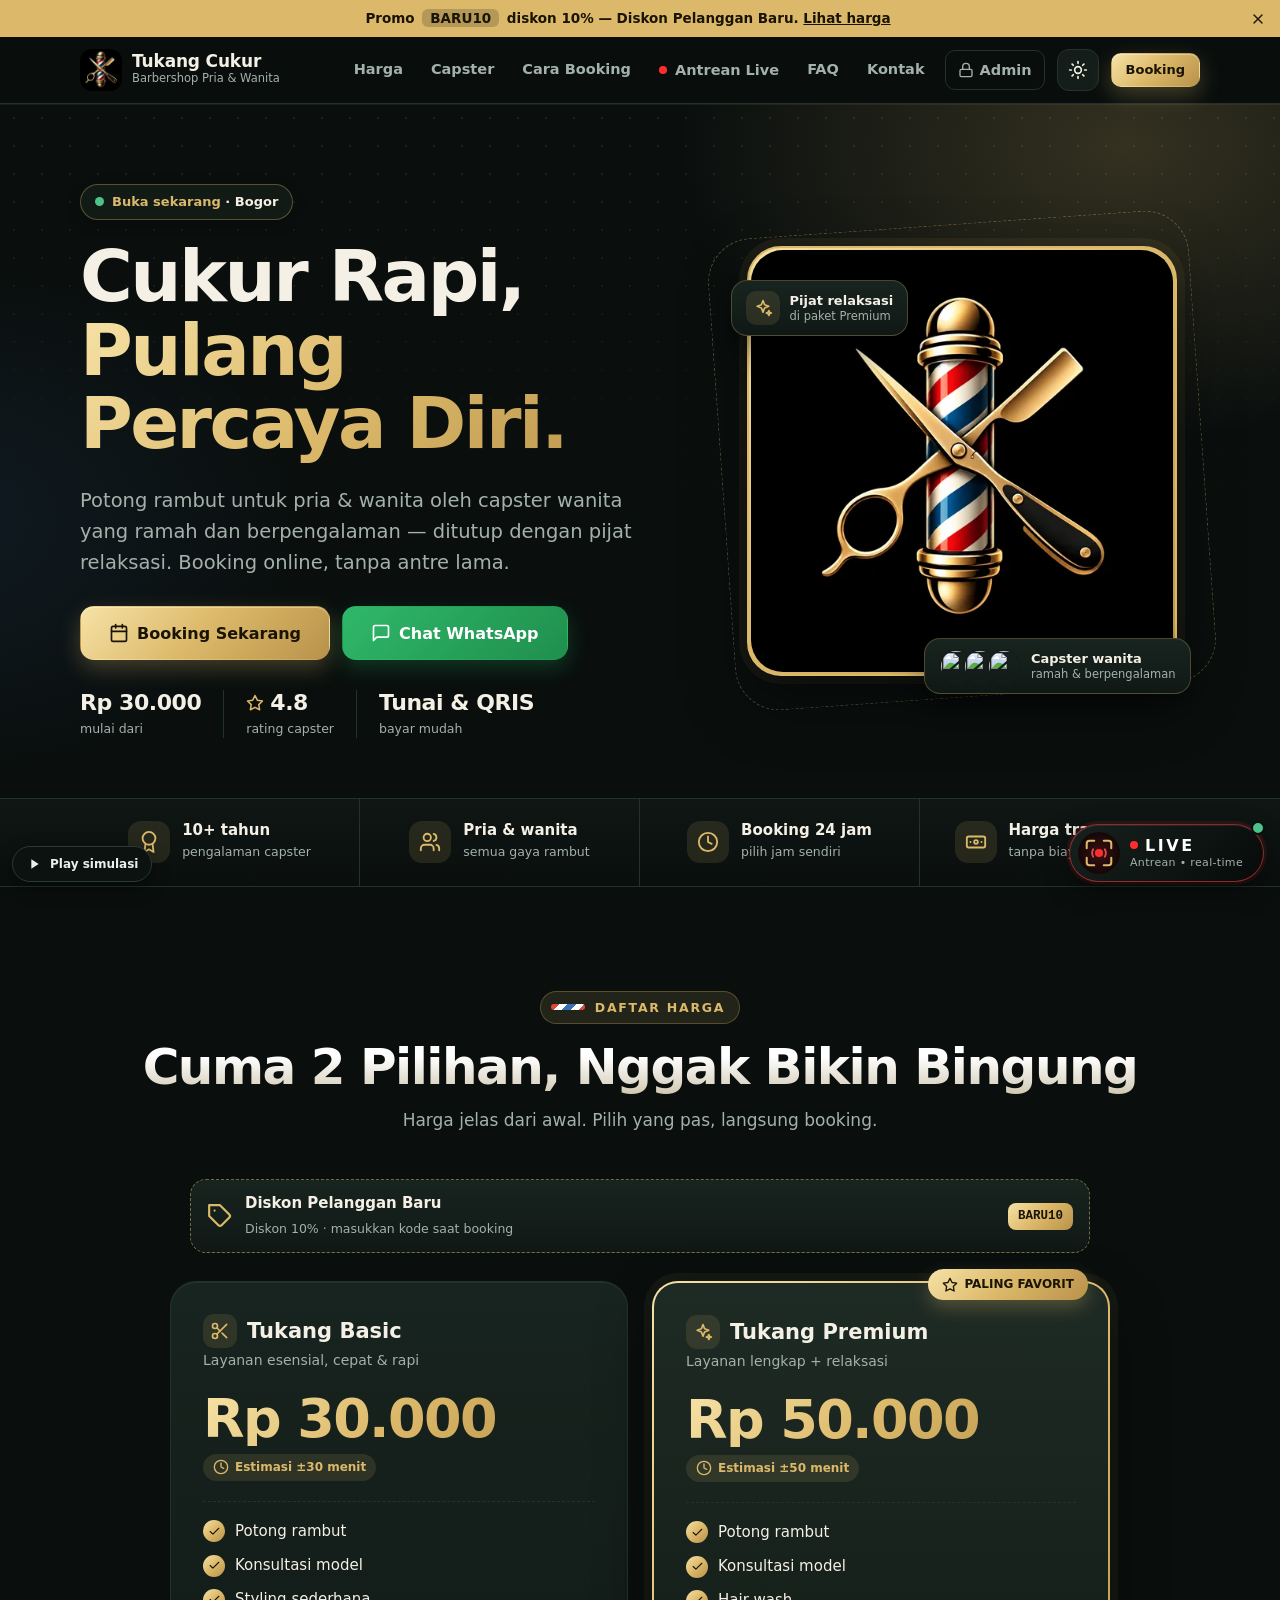
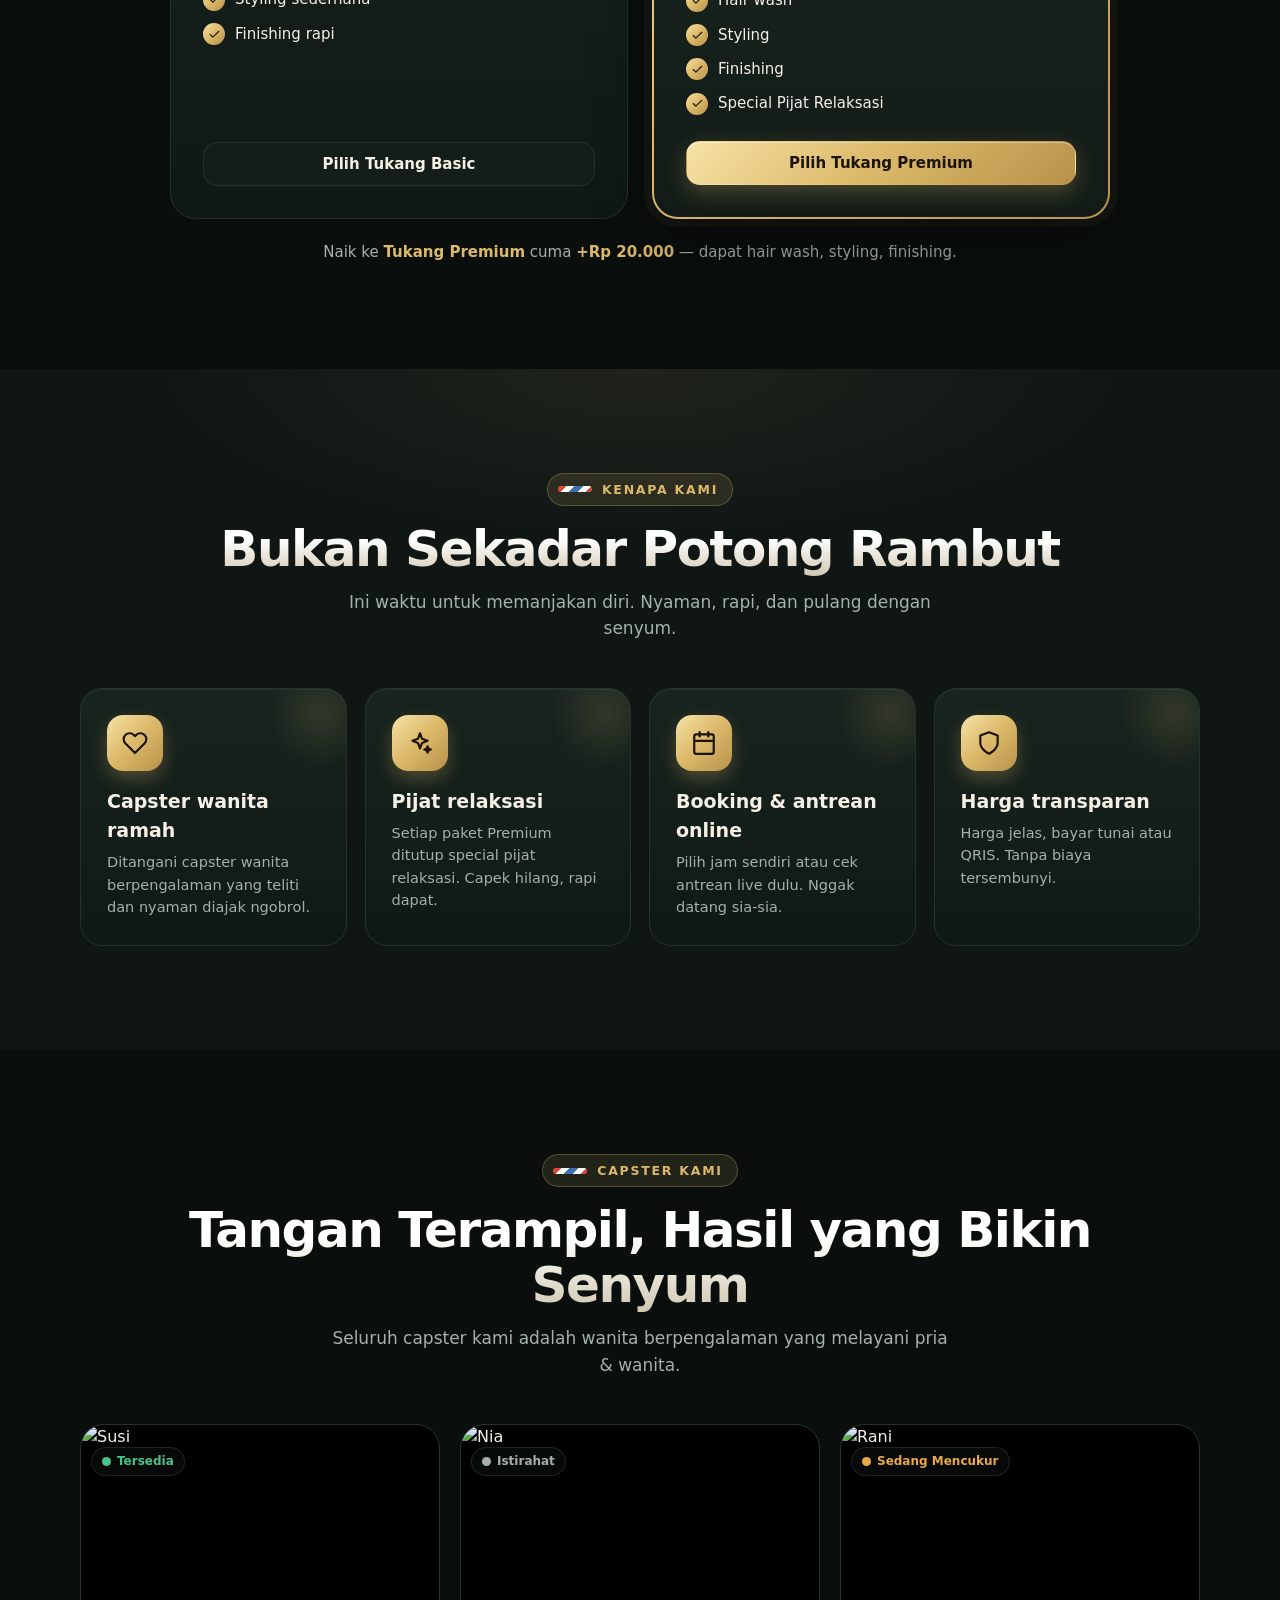
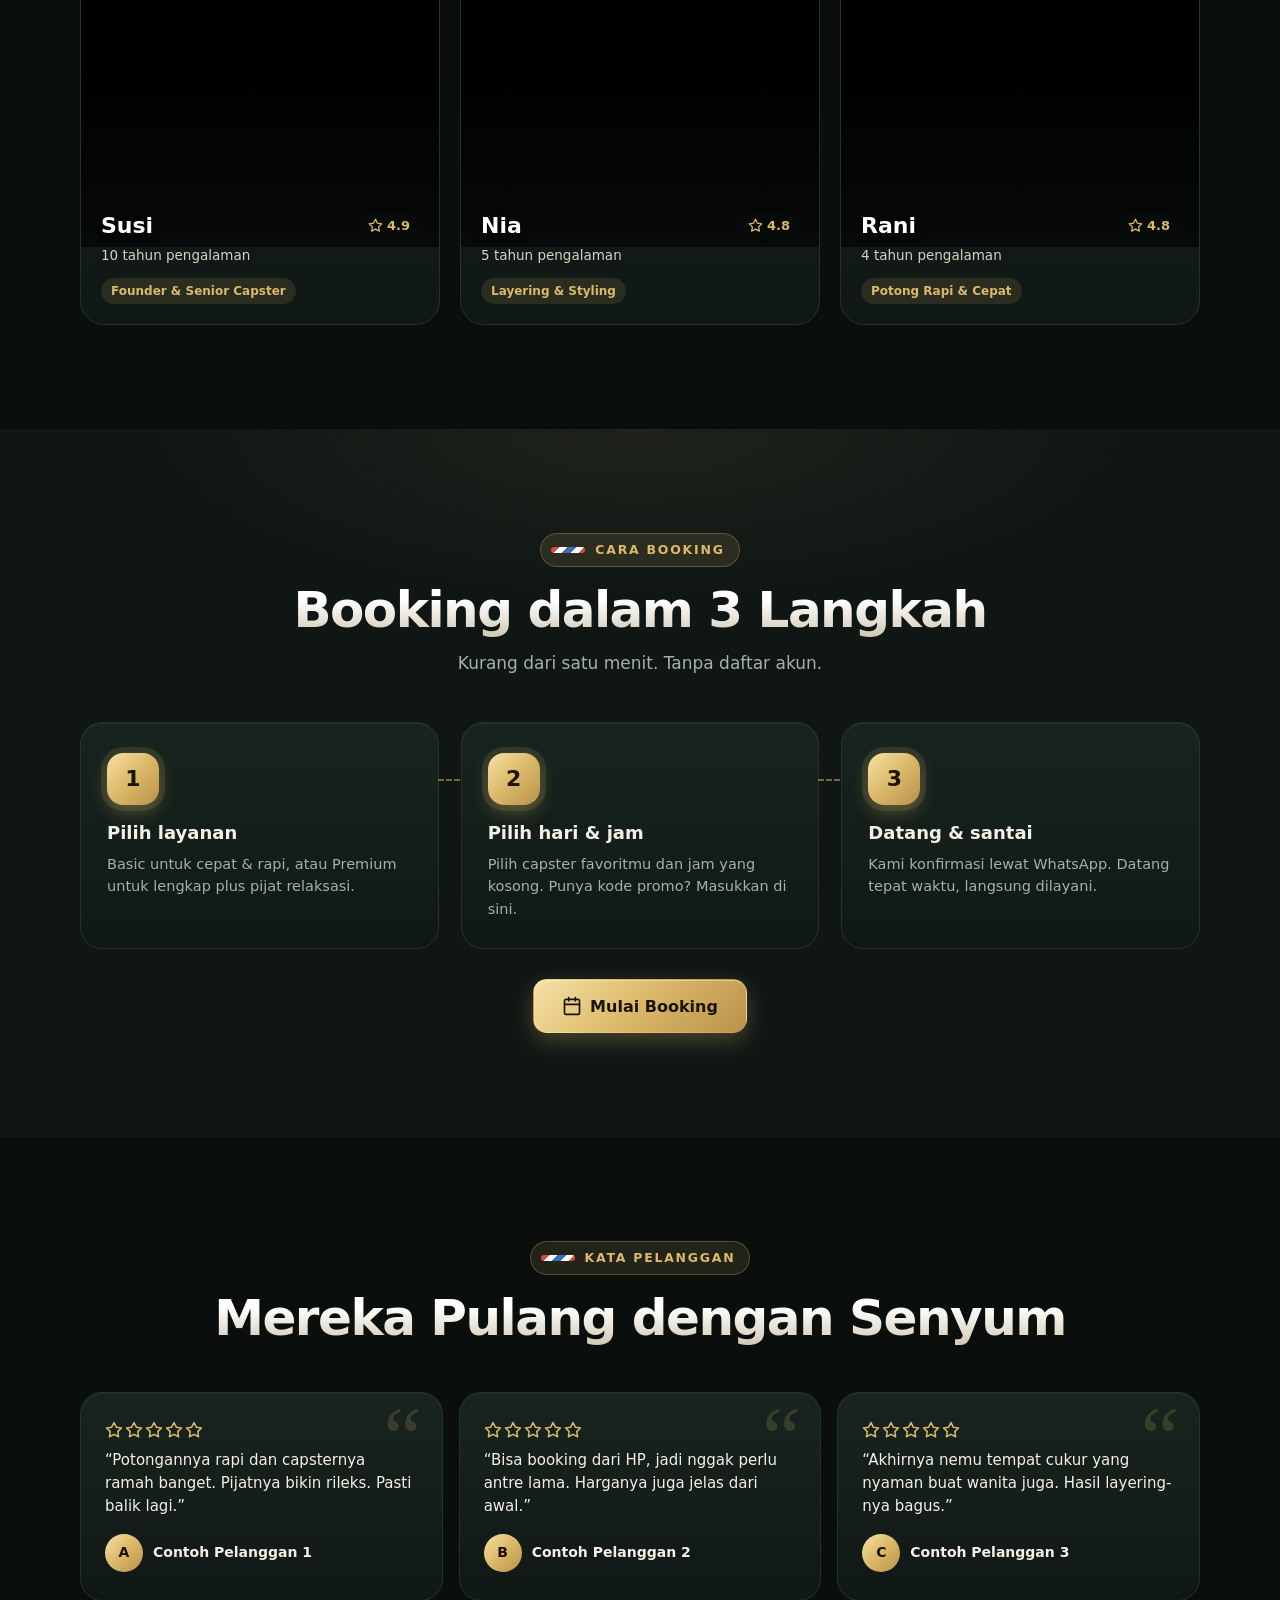
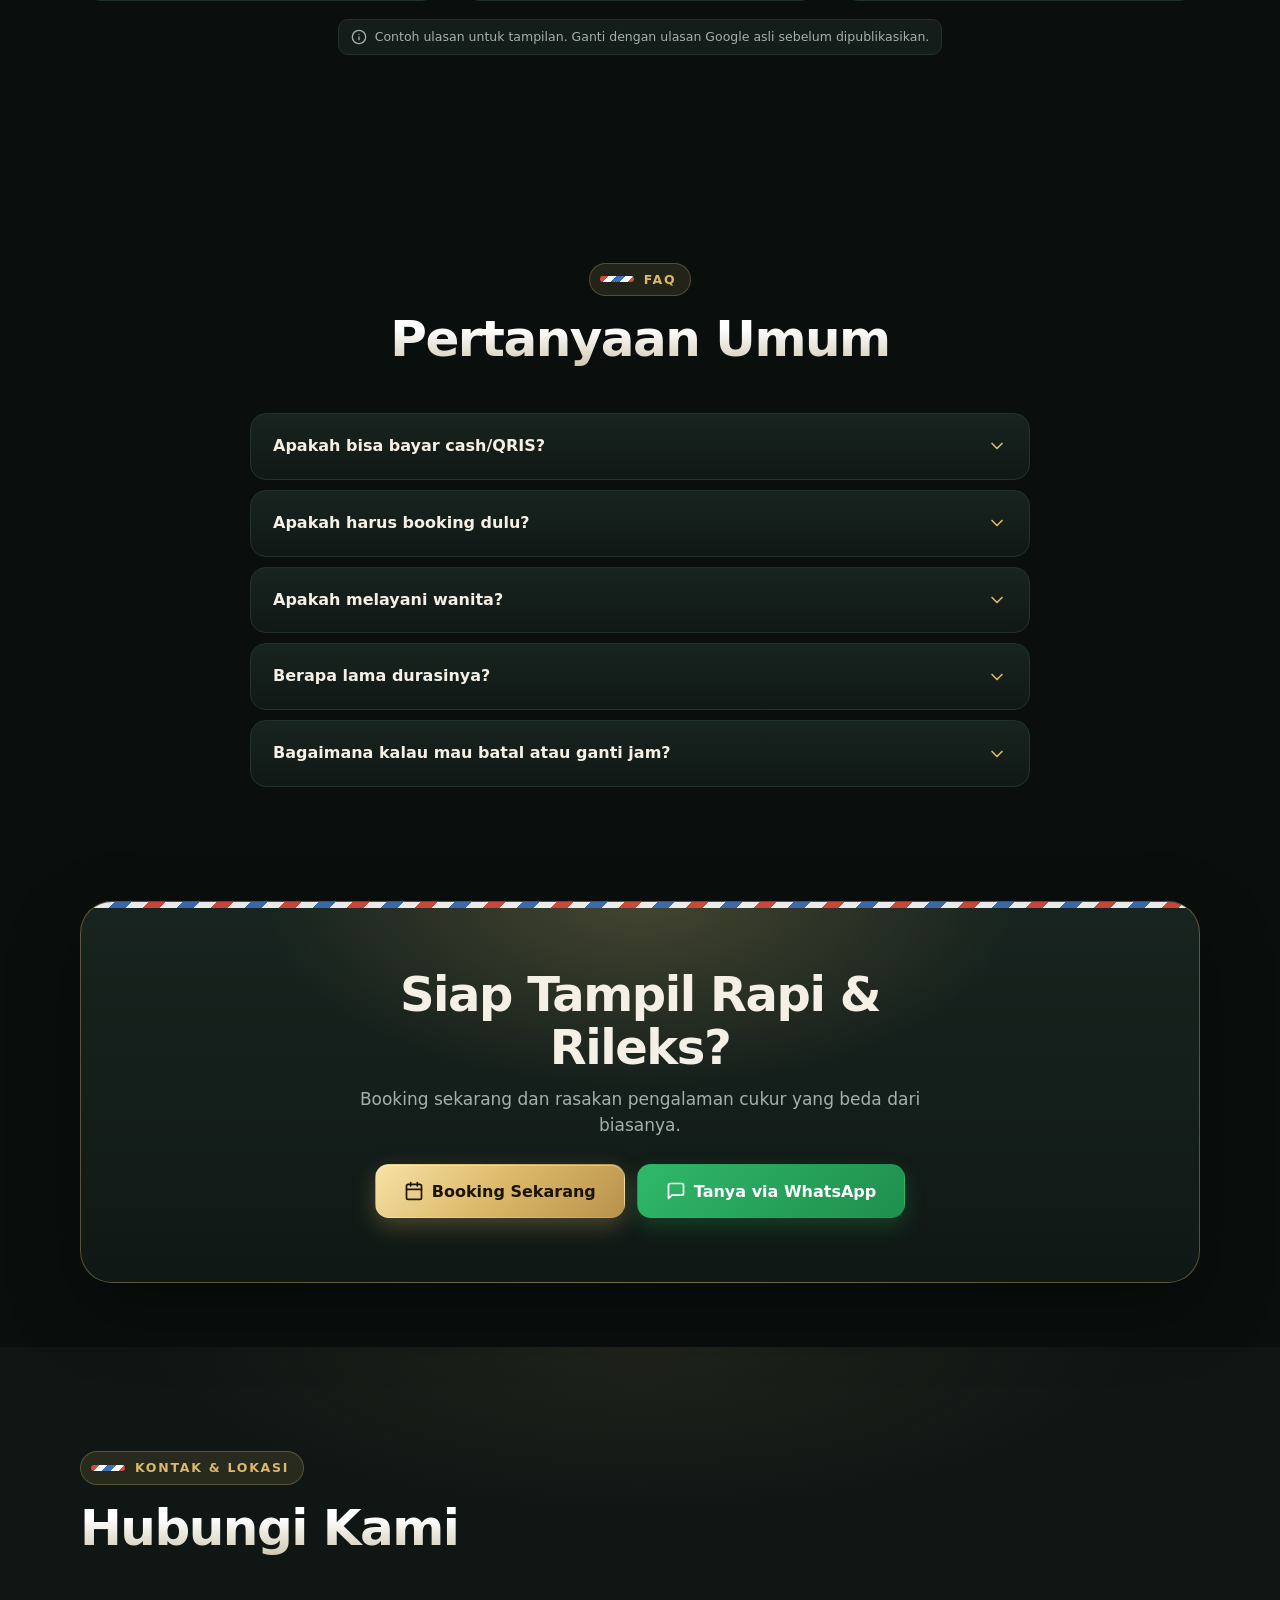
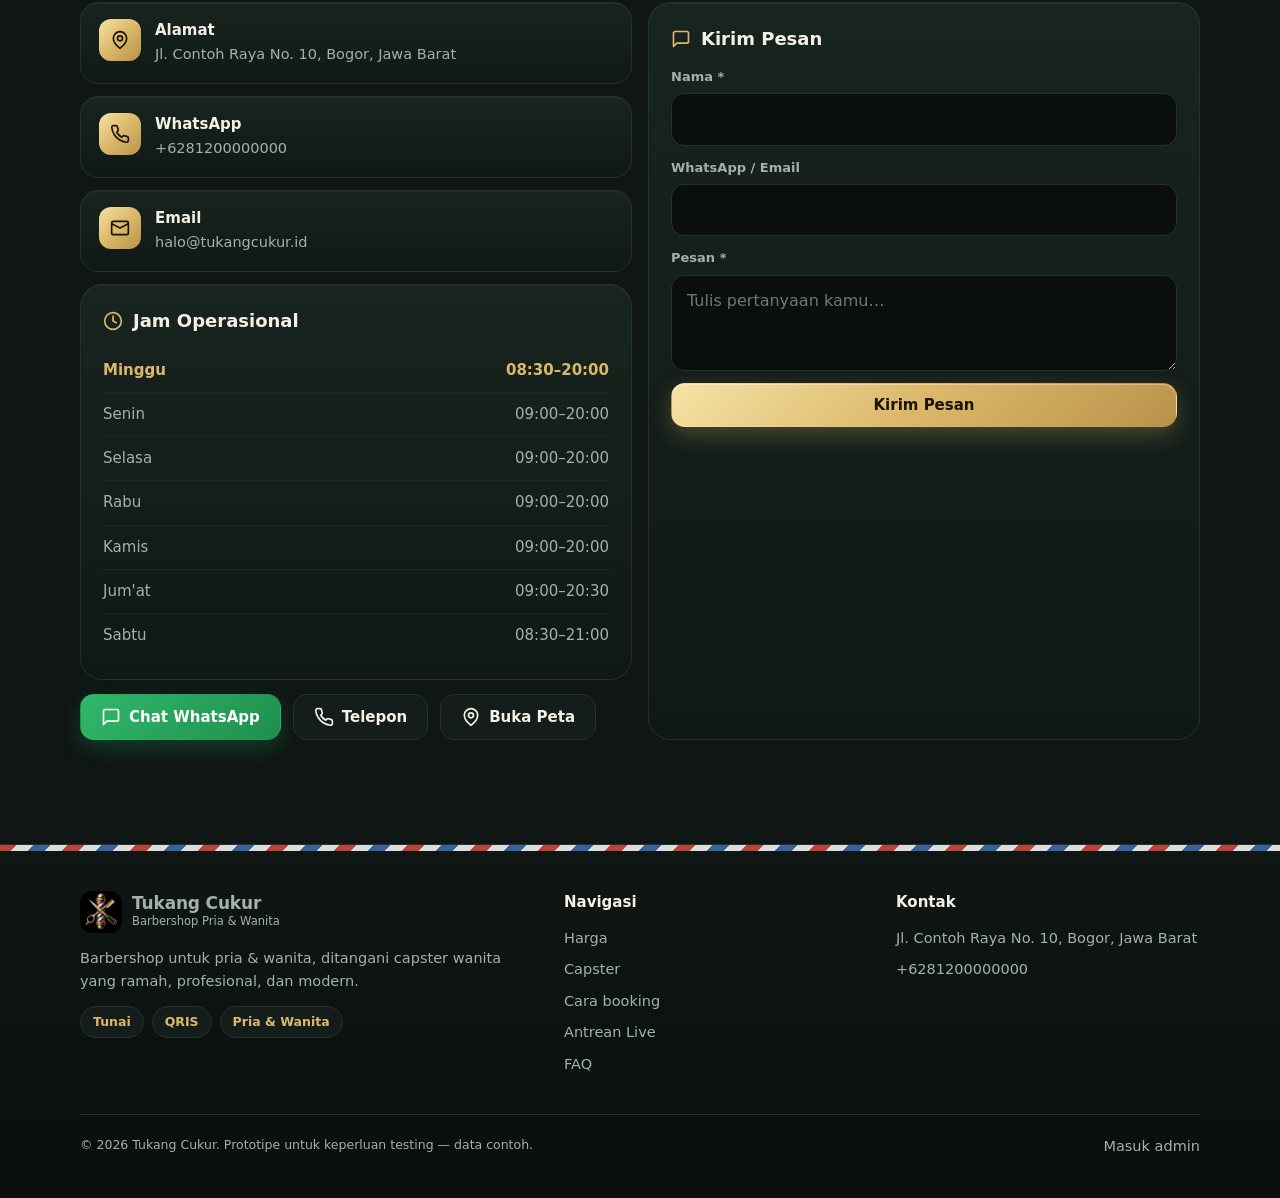
==== commit 412e3c02: "Add files via upload" ====
--- a/index.html
+++ b/index.html
@@ -25,14 +25,14 @@
 <header class="top">
   <div class="wrap">
     <a class="brand" href="#top"><img src="img/logo-96.webp" width="42" height="42" alt="Logo"><span><b data-brand>Tukang Cukur</b><small data-tag>Barbershop Pria &amp; Wanita</small></span></a>
-    <nav class="links" aria-label="Menu utama"><a href="#harga">Harga</a><a href="#capster">Capster</a><a href="#cara">Cara Booking</a><a href="#antrean">Antrean</a><a href="#faq">FAQ</a><a href="#kontak">Kontak</a><a href="admin.html" class="adm" rel="nofollow"><svg class="i sm"><use href="#i-lock"/></svg>Admin</a></nav>
+    <nav class="links" aria-label="Menu utama"><a href="#harga">Harga</a><a href="#capster">Capster</a><a href="#cara">Cara Booking</a><a href="#" data-live class="livelink"><i class="ld"></i>Antrean Live</a><a href="#faq">FAQ</a><a href="#kontak">Kontak</a><a href="admin.html" class="adm" rel="nofollow"><svg class="i sm"><use href="#i-lock"/></svg>Admin</a></nav>
     <span class="status-pill"><i class="dot" id="hdDot"></i><span id="hdStatus">Memuat…</span></span>
     <button class="iconbtn" id="theme" type="button" aria-label="Ganti tema"><svg class="i"><use href="#i-sun"/></svg></button>
     <button class="btn gold sm" type="button" data-open>Booking</button>
     <button class="iconbtn" id="burger" type="button" aria-label="Menu"><svg class="i"><use href="#i-menu"/></svg></button>
   </div>
 </header>
-<div class="menu" id="menu"><div class="in"><a href="#harga">Harga</a><a href="#capster">Capster</a><a href="#cara">Cara Booking</a><a href="#antrean">Antrean Live</a><a href="#faq">FAQ</a><a href="#kontak">Kontak</a><a href="admin.html" rel="nofollow"><svg class="i sm"><use href="#i-lock"/></svg> Masuk Admin</a></div></div>
+<div class="menu" id="menu"><div class="in"><a href="#harga">Harga</a><a href="#capster">Capster</a><a href="#cara">Cara Booking</a><a href="#" data-live class="livelink"><i class="ld"></i>Antrean Live</a><a href="#faq">FAQ</a><a href="#kontak">Kontak</a><a href="admin.html" rel="nofollow"><svg class="i sm"><use href="#i-lock"/></svg> Masuk Admin</a></div></div>
 
 <main id="top">
 
@@ -47,24 +47,20 @@
         <button class="btn gold lg" type="button" data-open><svg class="i"><use href="#i-calendar"/></svg>Booking Sekarang</button>
         <a class="btn wa lg" id="heroWa" href="#kontak" target="_blank" rel="noopener"><svg class="i"><use href="#i-message"/></svg>Chat WhatsApp</a>
       </div>
-      <ul class="ticks">
-        <li><svg class="i"><use href="#i-check-circle"/></svg>Mulai <b id="fromPrice">Rp 30.000</b></li>
-        <li><svg class="i"><use href="#i-check-circle"/></svg>Pria &amp; wanita</li>
-        <li><svg class="i"><use href="#i-check-circle"/></svg>Tunai &amp; QRIS</li>
-      </ul>
+      <div class="hstats">
+        <div><b id="fromPrice">Rp 30.000</b><small>mulai dari</small></div>
+        <div><b><svg class="i"><use href="#i-star"/></svg><span id="avgRating">4.8</span></b><small>rating capster</small></div>
+        <div><b>Tunai &amp; QRIS</b><small>bayar mudah</small></div>
+      </div>
     </div>
     <div class="hero-vis">
-      <div class="frame"><img src="img/logo-480.webp" width="480" height="480" alt="Logo Tukang Cukur: tiang barber, gunting, dan pisau cukur emas"></div>
-      <div class="float f2"><span class="ico"><svg class="i"><use href="#i-star"/></svg></span><span><span id="avgRating">4.8</span> rating<small>capster kami</small></span></div>
+      <div class="glow"></div><div class="ring"></div>
+      <div class="frame"><div class="fi"><img src="img/logo-480.webp" width="480" height="480" alt="Logo Tukang Cukur: tiang barber, gunting, dan pisau cukur emas"></div></div>
+      <div class="float f2"><span class="avs"><img src="img/capster1.webp" width="34" height="34" alt=""><img src="img/capster2.webp" width="34" height="34" alt=""><img src="img/capster3.webp" width="34" height="34" alt=""></span><span>Capster wanita<small>ramah &amp; berpengalaman</small></span></div>
       <div class="float f1"><span class="ico"><svg class="i"><use href="#i-sparkles"/></svg></span><span>Pijat relaksasi<small>di paket Premium</small></span></div>
     </div>
   </div>
 
-  <div class="card live" aria-live="polite">
-    <div class="st"><i class="dot" id="lvDot"></i><div><b id="lvTitle">Memuat…</b><small id="lvSub"></small></div></div>
-    <div class="nums"><div><b id="lqWait">0</b><small>Antrean</small></div><div><b id="lqServ">0</b><small>Dicukur</small></div><div><b id="lqEst">—</b><small>Est. tunggu</small></div></div>
-    <button class="btn" type="button" data-live>Cek antrean<svg class="i sm"><use href="#i-arrow-right"/></svg></button>
-  </div>
 </div></section>
 
 <!-- TRUST -->
@@ -89,7 +85,7 @@
 <!-- KENAPA -->
 <section class="sec alt" id="kenapa"><div class="wrap">
   <div class="head c"><div class="eyebrow"><i></i>Kenapa kami</div><h2>Bukan Sekadar Potong Rambut</h2><p class="sub">Ini waktu untuk memanjakan diri. Nyaman, rapi, dan pulang dengan senyum.</p></div>
-  <div class="grid4">
+  <div class="grid4 bento">
     <div class="card benefit"><div class="ico"><svg class="i"><use href="#i-heart"/></svg></div><h3>Capster wanita ramah</h3><p>Ditangani capster wanita berpengalaman yang teliti dan nyaman diajak ngobrol.</p></div>
     <div class="card benefit"><div class="ico"><svg class="i"><use href="#i-sparkles"/></svg></div><h3>Pijat relaksasi</h3><p>Setiap paket Premium ditutup special pijat relaksasi. Capek hilang, rapi dapat.</p></div>
     <div class="card benefit"><div class="ico"><svg class="i"><use href="#i-calendar"/></svg></div><h3>Booking &amp; antrean online</h3><p>Pilih jam sendiri atau cek antrean live dulu. Nggak datang sia-sia.</p></div>
@@ -129,35 +125,11 @@
   <div style="text-align:center"><span class="note"><svg class="i sm"><use href="#i-info"/></svg>Contoh ulasan untuk tampilan. Ganti dengan ulasan Google asli sebelum dipublikasikan.</span></div>
 </div></section>
 
-<!-- ANTREAN -->
-<section class="sec alt" id="antrean"><div class="wrap">
-  <div class="head"><div class="eyebrow"><i></i>Antrean live</div><h2>Harus Antre Sekarang?</h2><p class="sub">Cek dulu kondisi antreannya sebelum datang. Data tersimpan di perangkat/browser ini (mode demo).</p></div>
-  <div class="qstats">
-    <div class="card"><svg class="i"><use href="#i-users"/></svg><b id="qsTotal">0</b><small>Total antrean</small></div>
-    <div class="card"><svg class="i"><use href="#i-scissors"/></svg><b id="qsServ">0</b><small>Sedang dicukur</small></div>
-    <div class="card"><svg class="i"><use href="#i-clock"/></svg><b id="qsEst">0m</b><small>Estimasi tunggu</small></div>
-    <div class="card"><svg class="i"><use href="#i-check-circle"/></svg><b id="qsDone">0</b><small>Selesai hari ini</small></div>
-  </div>
-  <div class="two">
-    <div class="card"><h3 class="t"><svg class="i"><use href="#i-ticket"/></svg>Ambil Nomor Antrean (Walk-in)</h3>
-      <form id="qForm">
-        <div class="field"><label for="qName">Nama lengkap *</label><input id="qName" name="name" required autocomplete="name" placeholder="Masukkan nama kamu"></div>
-        <div class="field"><label for="qWa">No. WhatsApp</label><input id="qWa" name="wa" inputmode="tel" autocomplete="tel" placeholder="08xxxxxxxxxx"></div>
-        <div class="field"><label for="qSvc">Layanan</label><select id="qSvc" name="svc" class="svcSel"></select></div>
-        <button class="btn gold block" type="submit">Ambil Nomor</button>
-      </form></div>
-    <div style="display:grid;gap:16px;align-content:start">
-      <div class="card"><h3 class="t"><svg class="i"><use href="#i-users"/></svg>Antrean Aktif <span class="tag" id="nowServing" style="margin-left:auto">Belum ada yang dilayani</span></h3><div id="qList"></div></div>
-      <div class="card"><h3 class="t"><svg class="i"><use href="#i-clock"/></svg>Jam Operasional</h3><ul class="hours" id="hours"></ul></div>
-    </div>
-  </div>
-</div></section>
-
 <!-- FAQ -->
 <section class="sec" id="faq"><div class="wrap">
   <div class="head c"><div class="eyebrow"><i></i>FAQ</div><h2>Pertanyaan Umum</h2></div>
   <div class="faq">
-    <details><summary>Apakah bisa bayar cash/QRIS?<svg class="i"><use href="#i-chevron-down"/></svg></summary><p>Bisa. Kami menerima tunai, QRIS, transfer, dan debit.</p></details>
+    <details><summary>Apakah bisa bayar cash/QRIS?<svg class="i"><use href="#i-chevron-down"/></svg></summary><p>Bisa. Kami menerima pembayaran tunai dan QRIS.</p></details>
     <details><summary>Apakah harus booking dulu?<svg class="i"><use href="#i-chevron-down"/></svg></summary><p>Tidak wajib. Kamu bisa ambil nomor antrean walk-in, tapi booking menjamin slot waktumu.</p></details>
     <details><summary>Apakah melayani wanita?<svg class="i"><use href="#i-chevron-down"/></svg></summary><p>Ya. Kami melayani pria dan wanita, ditangani capster wanita berpengalaman.</p></details>
     <details><summary>Berapa lama durasinya?<svg class="i"><use href="#i-chevron-down"/></svg></summary><p>Paket Basic sekitar 30 menit, Premium sekitar 50 menit.</p></details>
@@ -180,7 +152,8 @@
       <div class="card info"><span class="bx"><svg class="i"><use href="#i-map-pin"/></svg></span><div><b>Alamat</b><span id="cAddr">Jl. Contoh Raya No. 10, Bogor, Jawa Barat</span></div></div>
       <div class="card info"><span class="bx"><svg class="i"><use href="#i-phone"/></svg></span><div><b>WhatsApp</b><span id="cWa">+6281200000000</span></div></div>
       <div class="card info"><span class="bx"><svg class="i"><use href="#i-mail"/></svg></span><div><b>Email</b><span id="cMail">halo@tukangcukur.id</span></div></div>
-      <div class="cta-row"><a class="btn wa" id="waBtn" href="#kontak" target="_blank" rel="noopener"><svg class="i"><use href="#i-message"/></svg>Chat WhatsApp</a><a class="btn" id="telBtn" href="#kontak"><svg class="i"><use href="#i-phone"/></svg>Telepon</a><a class="btn" id="mapBtn" href="#kontak" target="_blank" rel="noopener"><svg class="i"><use href="#i-map-pin"/></svg>Buka Peta</a></div>
+      <div class="card"><h3 class="t"><svg class="i"><use href="#i-clock"/></svg>Jam Operasional</h3><ul class="hours" id="hours"></ul></div>
+      <div class="cta-row" style="margin-top:14px"><a class="btn wa" id="waBtn" href="#kontak" target="_blank" rel="noopener"><svg class="i"><use href="#i-message"/></svg>Chat WhatsApp</a><a class="btn" id="telBtn" href="#kontak"><svg class="i"><use href="#i-phone"/></svg>Telepon</a><a class="btn" id="mapBtn" href="#kontak" target="_blank" rel="noopener"><svg class="i"><use href="#i-map-pin"/></svg>Buka Peta</a></div>
     </div>
     <div class="card"><h3 class="t"><svg class="i"><use href="#i-message"/></svg>Kirim Pesan</h3>
       <form id="msgForm">
@@ -195,8 +168,8 @@
 
 <footer><div class="wrap">
   <div class="g">
-    <div><a class="brand" href="#top" style="margin-bottom:14px"><img src="img/logo-96.webp" width="42" height="42" alt="" loading="lazy"><span><b data-brand>Tukang Cukur</b><small data-tag>Barbershop Pria &amp; Wanita</small></span></a><p>Barbershop untuk pria &amp; wanita, ditangani capster wanita yang ramah, profesional, dan modern.</p></div>
-    <div><h4>Navigasi</h4><a href="#harga">Harga</a><a href="#capster">Capster</a><a href="#cara">Cara booking</a><a href="#antrean">Antrean</a><a href="#faq">FAQ</a></div>
+    <div><a class="brand" href="#top" style="margin-bottom:14px"><img src="img/logo-96.webp" width="42" height="42" alt="" loading="lazy"><span><b data-brand>Tukang Cukur</b><small data-tag>Barbershop Pria &amp; Wanita</small></span></a><p>Barbershop untuk pria &amp; wanita, ditangani capster wanita yang ramah, profesional, dan modern.</p><div class="chips"><span>Tunai</span><span>QRIS</span><span>Pria &amp; Wanita</span></div></div>
+    <div><h4>Navigasi</h4><a href="#harga">Harga</a><a href="#capster">Capster</a><a href="#cara">Cara booking</a><a href="#" data-live>Antrean Live</a><a href="#faq">FAQ</a></div>
     <div><h4>Kontak</h4><p id="fAddr"></p><p id="fWa"></p></div>
   </div>
   <div class="copy"><span>© <span id="yr">2026</span> <span data-brand>Tukang Cukur</span>. Prototipe untuk keperluan testing — data contoh.</span><a href="admin.html" rel="nofollow">Masuk admin</a></div>
@@ -205,15 +178,15 @@
 <!-- antrean live: tombol chat + panel -->
 <button class="livefab" id="liveFab" type="button" aria-expanded="false" aria-controls="livePanel" aria-label="Antrean live"><span class="rec"><svg viewBox="0 0 44 44" aria-hidden="true"><path class="vf" d="M4 15V8a4 4 0 0 1 4-4h7M29 4h7a4 4 0 0 1 4 4v7M40 29v7a4 4 0 0 1-4 4h-7M15 40H8a4 4 0 0 1-4-4v-7"/><path class="wv" d="M13.5 16.5a11 11 0 0 0 0 11M30.5 16.5a11 11 0 0 1 0 11"/><circle class="dot" cx="22" cy="22" r="6"/></svg></span><span class="lbl"><b><i class="d"></i>LIVE</b><small>Antrean &bull; real-time</small></span><span class="tg">LIVE</span><span class="bdg" id="liveBdg">0</span></button>
 <div class="livepanel" id="livePanel" role="dialog" aria-label="Antrean live">
-  <div class="lp-head"><img src="img/logo-96.webp" width="38" height="38" alt=""><div><b>Antrean Live</b><small><i class="dot" id="lpDot"></i><span id="lpStatus">Memuat…</span></small></div><button type="button" class="lp-x" id="liveX" aria-label="Tutup"><svg class="i sm"><use href="#i-x"/></svg></button></div>
+  <div class="lp-head"><span class="lp-ico"><svg viewBox="0 0 44 44" aria-hidden="true"><path d="M4 15V8a4 4 0 0 1 4-4h7M29 4h7a4 4 0 0 1 4 4v7M40 29v7a4 4 0 0 1-4 4h-7M15 40H8a4 4 0 0 1-4-4v-7" fill="none" stroke="#dcb96a" stroke-width="3" stroke-linecap="round"/><circle cx="22" cy="22" r="6" fill="#ff2d2d"/></svg></span><div class="lp-t"><b>Antrean Live</b><small><i class="dot" id="lpDot"></i><span id="lpStatus">Memuat…</span></small></div><button type="button" class="lp-x" id="liveX" aria-label="Tutup"><svg class="i sm"><use href="#i-x"/></svg></button></div>
   <div class="lp-body">
-    <div class="bub" id="lpMsg">Memuat data antrean…</div>
-    <div class="lp-nums"><div><b id="lpWait">0</b><small>Antrean</small></div><div><b id="lpServ">0</b><small>Dicukur</small></div><div><b id="lpBreak">0</b><small>Istirahat</small></div><div><b id="lpEst">—</b><small>Est. tunggu</small></div></div>
-    <h4><svg class="i sm"><use href="#i-scissors"/></svg>Sedang dicukur</h4><div id="lpCut"></div>
-    <h4><svg class="i sm"><use href="#i-coffee"/></svg>Sedang istirahat</h4><div id="lpRest"></div>
-    <h4><svg class="i sm"><use href="#i-users"/></svg>Antrean berikutnya</h4><div id="lpNext"></div>
-  </div>
-  <div class="lp-foot"><a class="btn gold block" href="#antrean" id="lpTake">Ambil nomor antrean</a><button class="btn block" type="button" data-open>Booking jadwal</button></div>
+    <div class="lp-stats"><div><svg class="i"><use href="#i-users"/></svg><b id="lpWait">0</b><small>Menunggu</small></div><div><svg class="i"><use href="#i-scissors"/></svg><b id="lpServ">0</b><small>Dicukur</small></div><div><svg class="i"><use href="#i-clock"/></svg><b id="lpEst">—</b><small>Est. tunggu</small></div></div>
+    <div class="lp-msg" id="lpMsg">Memuat data antrean…</div>
+    <div class="lp-sec"><h4><svg class="i sm"><use href="#i-scissors"/></svg>Sedang dicukur<em id="lpCutN"></em></h4><div id="lpCut"></div></div>
+    <div class="lp-sec"><h4><svg class="i sm"><use href="#i-coffee"/></svg>Sedang istirahat<em id="lpRestN"></em></h4><div id="lpRest" class="chips"></div></div>
+    <div class="lp-sec"><h4><svg class="i sm"><use href="#i-ticket"/></svg>Antrean berikutnya</h4><div id="lpNext"></div></div>
+  </div>
+  <div class="lp-foot"><button class="btn gold" type="button" data-queue><svg class="i sm"><use href="#i-ticket"/></svg>Ambil nomor</button><button class="btn" type="button" data-open><svg class="i sm"><use href="#i-calendar"/></svg>Booking</button></div>
 </div>
 
 <!-- bar bawah (HP) -->
@@ -234,6 +207,16 @@
     <div style="display:flex;gap:10px"><button class="btn gold" type="submit" style="flex:1">Kirim Booking</button><button class="btn" type="button" data-close>Batal</button></div>
   </form>
 </div></div>
+<div class="modal" id="queueModal" role="dialog" aria-modal="true" aria-labelledby="qTitle"><div class="card">
+  <h3 id="qTitle"><svg class="i"><use href="#i-ticket"/></svg>Ambil Nomor Antrean<button class="x" type="button" data-qclose aria-label="Tutup"><svg class="i sm"><use href="#i-x"/></svg></button></h3>
+  <p style="color:var(--muted);font-size:14px;margin:-6px 0 14px">Untuk pelanggan walk-in. Datang langsung setelah mengambil nomor.</p>
+  <form id="qForm">
+    <div class="field"><label for="qName">Nama lengkap *</label><input id="qName" name="name" required autocomplete="name" placeholder="Masukkan nama kamu"></div>
+    <div class="field"><label for="qWa">No. WhatsApp</label><input id="qWa" name="wa" inputmode="tel" autocomplete="tel" placeholder="08xxxxxxxxxx"></div>
+    <div class="field"><label for="qSvc">Layanan</label><select id="qSvc" name="svc" class="svcSel"></select></div>
+    <div style="display:flex;gap:10px"><button class="btn gold" type="submit" style="flex:1">Ambil Nomor</button><button class="btn" type="button" data-qclose>Batal</button></div>
+  </form>
+</div></div>
 <div class="toast" id="toast" role="status"></div>
 
 <noscript><p style="padding:16px;text-align:center">Aktifkan JavaScript untuk booking dan antrean online. Untuk bertanya, hubungi kami lewat WhatsApp.</p></noscript>
--- a/site.css
+++ b/site.css
@@ -373,3 +373,219 @@
 .qrbox{background:#fff;border-radius:16px;padding:10px;margin:0 auto 14px;max-width:260px}
 .qrbox img{display:block;width:100%;height:auto;border-radius:8px}
 .qrnote{font-size:13px;color:var(--muted);margin:0 0 14px}
+
+/* ================= v6 — tampilan modern (tetap ringan: tanpa blur/mix/animasi terus-menerus) ================= */
+:root{--grad:linear-gradient(135deg,#f6e2a6,#dcb96a 48%,#b8924a);--card-g:linear-gradient(180deg,#18241f,#101815);--glow:rgba(220,185,106,.28);--hl:rgba(255,255,255,.06)}
+:root[data-theme="light"]{--grad:linear-gradient(135deg,#d3a443,#a8791f 55%,#8a6118);--card-g:linear-gradient(180deg,#ffffff,#fbf7ec);--glow:rgba(168,121,31,.22);--hl:rgba(255,255,255,.8)}
+body{background:var(--bg)}
+.card{background:var(--card-g);border-radius:22px;box-shadow:inset 0 1px 0 var(--hl)}
+.btn{border-radius:14px;font-weight:800}
+.btn.gold{background:var(--grad);border-color:transparent;box-shadow:0 8px 22px var(--glow),inset 0 1px 0 rgba(255,255,255,.35)}
+.btn.gold:hover{background:var(--grad);filter:brightness(1.07);transform:translateY(-2px);box-shadow:0 12px 28px var(--glow),inset 0 1px 0 rgba(255,255,255,.35)}
+.btn.wa{background:linear-gradient(135deg,#2fb86a,#1f8f4d);border-color:transparent;box-shadow:0 8px 20px rgba(37,160,91,.28)}
+.btn.lg{padding:16px 28px}
+
+/* header */
+header.top{background:rgba(10,15,14,.96);border-bottom:1px solid var(--line);box-shadow:0 1px 0 rgba(220,185,106,.08)}
+:root[data-theme="light"] header.top{background:rgba(251,248,241,.96)}
+nav.links a{position:relative}
+nav.links a:hover{background:none;color:var(--gold)}
+nav.links a:not(.adm)::after{content:"";position:absolute;left:12px;right:12px;bottom:3px;height:2px;border-radius:2px;background:var(--gold);transform:scaleX(0);transition:transform .2s}
+nav.links a:not(.adm):hover::after{transform:scaleX(1)}
+nav.links a.adm{border:1px solid var(--line);margin-left:4px}
+nav.links a.adm:hover{border-color:var(--gold)}
+
+/* hero */
+.hero{position:relative;overflow:hidden;padding:40px 0 34px;background:radial-gradient(640px 420px at 88% 6%,rgba(220,185,106,.20),transparent 70%),radial-gradient(520px 360px at -5% 60%,rgba(61,111,182,.12),transparent 70%),var(--bg)}
+:root[data-theme="light"] .hero{background:radial-gradient(640px 420px at 88% 6%,rgba(168,121,31,.16),transparent 70%),var(--bg)}
+.hero::before{content:"";position:absolute;left:0;right:0;top:0;height:520px;background-image:radial-gradient(rgba(220,185,106,.22) 1px,transparent 1.6px);background-size:28px 28px;-webkit-mask-image:linear-gradient(180deg,#000,transparent 80%);mask-image:linear-gradient(180deg,#000,transparent 80%);pointer-events:none;opacity:.55}
+.hero .wrap{position:relative}
+@media(min-width:960px){.hero{padding:80px 0 60px}.hero-grid{grid-template-columns:1.1fr .9fr;gap:60px}}
+.pill{background:rgba(20,29,26,.8);border-color:rgba(220,185,106,.35);box-shadow:0 4px 14px rgba(0,0,0,.25)}
+:root[data-theme="light"] .pill{background:#fff;box-shadow:0 4px 14px rgba(80,60,20,.08)}
+h1{font-size:clamp(40px,7vw,72px);line-height:1.02;letter-spacing:-.035em}
+h1 em{background:var(--grad);-webkit-background-clip:text;background-clip:text;-webkit-text-fill-color:transparent;color:transparent;padding-bottom:.06em}
+.hero .lead{font-size:clamp(16px,2vw,19.5px);line-height:1.6}
+.hstats{display:grid;grid-template-columns:repeat(3,auto);justify-content:start;gap:0;margin-top:30px}
+.hstats>div{padding:0 22px;border-left:1px solid var(--line)}
+.hstats>div:first-child{padding-left:0;border:0}
+.hstats b{display:flex;align-items:center;gap:6px;font-size:clamp(17px,2.4vw,22px);font-weight:800;letter-spacing:-.02em;line-height:1.15;white-space:nowrap}
+.hstats b .i{width:18px;height:18px;color:var(--gold);fill:var(--gold)}
+.hstats small{display:block;color:var(--muted);font-size:12.5px;margin-top:3px}
+@media(max-width:420px){.hstats>div{padding:0 12px}.hstats b{font-size:15.5px}}
+.hero-vis{max-width:430px}
+.hero-vis .glow{position:absolute;left:8%;right:8%;top:10%;bottom:6%;border-radius:50%;background:radial-gradient(circle,rgba(220,185,106,.38),transparent 68%)}
+.hero-vis .ring{position:absolute;left:-6%;right:-6%;top:-5%;bottom:-5%;border:1px dashed rgba(220,185,106,.35);border-radius:44px;transform:rotate(-4deg)}
+.frame{position:relative;background:var(--grad);padding:2px;border-radius:34px;box-shadow:0 24px 60px rgba(0,0,0,.5),0 0 0 8px rgba(220,185,106,.07)}
+.frame .fi{background:#000;border-radius:32px;padding:22px}
+.frame img{border-radius:22px}
+.float{background:var(--card-g);border-color:rgba(220,185,106,.28);box-shadow:0 14px 34px rgba(0,0,0,.45);border-radius:16px}
+.float.f2{right:-14px;top:auto;bottom:-18px}
+.float.f1{left:-16px;bottom:auto;top:34px}
+.float .avs{display:flex}
+.float .avs img{width:34px;height:34px;border-radius:50%;object-fit:cover;border:2px solid var(--card);margin-left:-10px}
+.float .avs img:first-child{margin-left:0}
+@media(max-width:520px){.hero-vis{max-width:330px}.float.f2{right:-6px;bottom:-16px}.float.f1{left:-6px;top:20px}.float .avs img{width:28px;height:28px}.hero-vis .ring{display:none}}
+@keyframes up{from{opacity:0;transform:translateY(22px)}to{opacity:1;transform:none}}
+.hero-copy>*,.hero-grid>div:first-child>*{animation:up .7s cubic-bezier(.2,.7,.2,1) both}
+.hero-grid>div:first-child>*:nth-child(2){animation-delay:.08s}.hero-grid>div:first-child>*:nth-child(3){animation-delay:.16s}.hero-grid>div:first-child>*:nth-child(4){animation-delay:.24s}.hero-grid>div:first-child>*:nth-child(5){animation-delay:.32s}
+.hero-vis{animation:up .9s .15s cubic-bezier(.2,.7,.2,1) both}
+.live{background:var(--card-g);border-left:0;position:relative;overflow:hidden;margin-top:44px}
+.live::before{content:"";position:absolute;left:0;top:0;bottom:0;width:5px;background:var(--grad)}
+.live .nums{border-style:solid;background:rgba(0,0,0,.18)}
+:root[data-theme="light"] .live .nums{background:rgba(168,121,31,.06)}
+.live .nums div{border-left-style:solid}
+.live .nums b{font-size:26px}
+
+/* trust */
+.trust{background:linear-gradient(180deg,var(--bg2),var(--bg))}
+.trust .t{border-right:1px solid var(--line)}
+.trust .t:last-child{border:0}
+.trust .t .i{width:42px;height:42px;padding:10px;border-radius:13px;background:var(--gtint);color:var(--gold)}
+@media(max-width:859px){.trust .t:nth-child(2){border-right:0}.trust .t:nth-child(-n+2){border-bottom:1px solid var(--line)}.trust .t{padding:16px 10px}}
+
+/* section */
+section.sec{padding:72px 0}
+@media(min-width:960px){section.sec{padding:104px 0}}
+section.alt{background:radial-gradient(700px 240px at 50% 0,rgba(220,185,106,.08),transparent 70%),var(--bg2)}
+.eyebrow{background:var(--gtint);border:1px solid rgba(220,185,106,.28);padding:6px 14px 6px 10px;border-radius:99px;margin-bottom:16px}
+h2{font-size:clamp(30px,4.8vw,50px);letter-spacing:-.03em}
+:root:not([data-theme="light"]) .head h2{background:linear-gradient(180deg,#ffffff 30%,#cfc7b0);-webkit-background-clip:text;background-clip:text;-webkit-text-fill-color:transparent;color:transparent}
+.head{margin-bottom:46px}
+
+/* harga */
+.plans{gap:24px;max-width:940px}
+.plan{padding:32px;border-radius:26px;transition:transform .25s,box-shadow .25s,border-color .25s}
+.plan:hover{transform:translateY(-5px);border-color:rgba(220,185,106,.5)}
+.plan.pop{border:0;background:linear-gradient(180deg,#1e2a24,#121b17) padding-box,var(--grad) border-box;border:2px solid transparent;box-shadow:0 22px 56px rgba(0,0,0,.45),0 0 0 8px rgba(220,185,106,.06)}
+:root[data-theme="light"] .plan.pop{background:linear-gradient(180deg,#fffdf6,#fbf3dc) padding-box,var(--grad) border-box}
+.plan .badge{background:var(--grad);box-shadow:0 8px 18px var(--glow)}
+.plan h3 .i{width:34px;height:34px;padding:7px;border-radius:11px;background:var(--gtint)}
+.plan .amt{background:var(--grad);-webkit-background-clip:text;background-clip:text;-webkit-text-fill-color:transparent;color:transparent;display:inline-block;margin:20px 0 8px}
+.plan li .ck{background:var(--grad)}
+.plan ul{padding-top:18px;border-top:1px dashed var(--line)}
+.promos .p{border-radius:16px;background:var(--card-g);border-color:rgba(220,185,106,.5)}
+.promos code{background:var(--grad)}
+
+/* kenapa — grid 2x2 / 4 kolom (tanpa kartu yatim) */
+.bento{grid-template-columns:repeat(2,minmax(0,1fr));gap:16px}
+@media(min-width:1000px){.bento{grid-template-columns:repeat(4,minmax(0,1fr));gap:18px}}
+@media(max-width:560px){.bento{grid-template-columns:minmax(0,1fr)}}
+.benefit{position:relative;overflow:hidden;padding:26px;transition:transform .25s,border-color .25s}
+.benefit::after{content:"";position:absolute;right:-30px;top:-30px;width:110px;height:110px;border-radius:50%;background:radial-gradient(circle,var(--glow),transparent 70%);opacity:.5}
+.benefit:hover{transform:translateY(-5px);border-color:rgba(220,185,106,.5)}
+.benefit .ico{width:56px;height:56px;border-radius:16px;background:var(--grad);color:var(--ink);box-shadow:0 8px 18px var(--glow)}
+:root[data-theme="light"] .benefit .ico{color:#fff}
+.benefit h3{font-size:19px}
+
+/* capster */
+.caps{grid-template-columns:repeat(3,minmax(0,1fr));gap:20px}
+@media(max-width:860px){.caps{grid-template-columns:repeat(auto-fit,minmax(220px,1fr))}}
+.cap{padding:0;border-radius:24px;transition:transform .25s,border-color .25s,box-shadow .25s}
+.cap:hover{transform:translateY(-6px);border-color:rgba(220,185,106,.55);box-shadow:0 20px 44px rgba(0,0,0,.45)}
+.cap .ph{border-radius:0;aspect-ratio:332/391}
+.cap .ph img{transition:transform .5s}
+.cap:hover .ph img{transform:scale(1.05)}
+.cap .ph::after{content:"";position:absolute;left:0;right:0;bottom:0;height:42%;background:linear-gradient(180deg,transparent,rgba(8,12,11,.85))}
+.cap .ph .tag{z-index:2;background:rgba(8,12,11,.88);border:1px solid rgba(255,255,255,.1)}
+.cap .in{padding:16px 20px 20px;margin-top:-54px;position:relative;z-index:2}
+.cap h3{font-size:22px;color:#fff;text-shadow:0 2px 8px rgba(0,0,0,.6)}
+.cap h3 span{background:rgba(8,12,11,.7);padding:3px 9px;border-radius:99px;font-size:13px;text-shadow:none}
+.cap p{color:#d9d3c2;margin-top:2px}
+.cap .tag{margin-top:12px}
+:root[data-theme="light"] .cap .in{background:none}
+
+/* langkah */
+.steps{gap:22px}
+.step{padding:30px 26px 28px;transition:transform .25s,border-color .25s}
+.step:hover{transform:translateY(-5px);border-color:rgba(220,185,106,.5)}
+.step .n{width:52px;height:52px;border-radius:16px;background:var(--grad);font-size:22px;box-shadow:0 8px 18px var(--glow),0 0 0 6px var(--gtint)}
+@media(min-width:760px){.step:not(:last-child)::after{content:"";position:absolute;top:56px;right:-22px;width:22px;border-top:2px dashed rgba(220,185,106,.5)}}
+
+/* ulasan */
+.rev .card{position:relative;padding:28px 24px;transition:transform .25s,border-color .25s}
+.rev .card:hover{transform:translateY(-4px);border-color:rgba(220,185,106,.5)}
+.rev .card::before{content:"\201C";position:absolute;right:20px;top:2px;font-size:86px;line-height:1;font-family:Georgia,serif;color:var(--gold);opacity:.18}
+.rev .av{background:var(--grad);color:var(--ink)}
+:root[data-theme="light"] .rev .av{color:#fff}
+
+/* antrean */
+.qstats .card{padding:18px 20px;display:flex;flex-direction:column}
+.qstats .i{width:38px;height:38px;padding:9px;border-radius:12px;background:var(--gtint)}
+.qstats b{font-size:34px;background:var(--grad);-webkit-background-clip:text;background-clip:text;-webkit-text-fill-color:transparent;color:transparent;align-self:flex-start}
+.qitem .no{background:var(--grad)}
+.field input,.field select,.field textarea{background:var(--bg);border-radius:13px;padding:13px 15px;transition:border-color .15s,box-shadow .15s}
+.field input:focus,.field select:focus,.field textarea:focus{box-shadow:0 0 0 3px var(--gtint)}
+
+/* faq */
+.faq details{border-radius:16px;background:var(--card-g);transition:border-color .2s}
+.faq details[open]{border-color:rgba(220,185,106,.5)}
+.faq summary{padding:20px 22px}
+.faq summary:hover{color:var(--gold)}
+
+/* CTA akhir */
+.cta{border-radius:32px;border-color:rgba(220,185,106,.35);background:radial-gradient(520px 260px at 50% 0,rgba(220,185,106,.22),transparent 72%),var(--card-g);box-shadow:0 26px 70px rgba(0,0,0,.4)}
+.cta .in{padding:60px 22px 64px}
+.cta h2{font-size:clamp(30px,5vw,48px)}
+
+/* kontak & footer */
+.info{border-radius:18px;transition:border-color .2s}.info:hover{border-color:rgba(220,185,106,.5)}
+.info .bx{background:var(--grad);color:var(--ink)}
+:root[data-theme="light"] .info .bx{color:#fff}
+footer{background:linear-gradient(180deg,var(--bg2),var(--bg));position:relative}
+footer::before{content:"";position:absolute;left:0;right:0;top:0;height:6px;background:repeating-linear-gradient(135deg,var(--red) 0 12px,#fff 12px 24px,var(--blue) 24px 36px,#fff 36px 48px);opacity:.85}
+footer .chips{display:flex;flex-wrap:wrap;gap:8px;margin-top:14px}
+footer .chips span{border:1px solid var(--line);background:var(--card);color:var(--gold);font-size:12.5px;font-weight:700;padding:5px 12px;border-radius:99px}
+
+/* muncul saat discroll (satu kali, hanya transform/opacity) */
+.js .rv{opacity:0;transform:translateY(22px)}
+.js .rv.in{opacity:1;transform:none;transition:opacity .6s ease,transform .6s cubic-bezier(.2,.7,.2,1)}
+.js .rv.stag{opacity:1;transform:none}
+.js .rv.stag>*{opacity:0;transform:translateY(24px)}
+.js .rv.stag.in>*{opacity:1;transform:none;transition:opacity .55s ease,transform .55s cubic-bezier(.2,.7,.2,1)}
+.js .rv.stag.in>*:nth-child(2){transition-delay:.08s}.js .rv.stag.in>*:nth-child(3){transition-delay:.16s}.js .rv.stag.in>*:nth-child(4){transition-delay:.24s}
+@media(prefers-reduced-motion:reduce){.js .rv,.js .rv.stag>*{opacity:1!important;transform:none!important;transition:none!important}.hero-copy>*,.hero-grid>div:first-child>*,.hero-vis{animation:none}}
+
+/* ===== panel Antrean Live (rapi, mirip bottom-sheet) ===== */
+.livelink{display:inline-flex;align-items:center;gap:8px}
+.livelink .ld{width:8px;height:8px;border-radius:50%;background:#ff2d2d;display:inline-block}
+.livepanel{width:372px;max-height:min(640px,calc(100vh - 116px));border-radius:24px;background:var(--card-g);border:1px solid rgba(220,185,106,.35);box-shadow:0 26px 70px rgba(0,0,0,.6);overflow:hidden}
+.lp-head{background:linear-gradient(135deg,#1c2a24,#0e1512);color:var(--text);padding:16px 16px 14px;border-bottom:1px solid var(--line);gap:12px}
+:root[data-theme="light"] .lp-head{background:linear-gradient(135deg,#fffdf6,#f6edd4);color:var(--text)}
+.lp-ico{width:42px;height:42px;border-radius:13px;background:#140808;border:1px solid rgba(255,59,59,.45);display:grid;place-items:center;flex:none}
+.lp-ico svg{width:28px;height:28px}
+.lp-t b{font-size:17px;letter-spacing:-.01em}
+.lp-head small{color:var(--muted);font-weight:600;opacity:1}
+.lp-head .dot{border:0}.lp-head .dot.ok{background:var(--ok)}
+.lp-x{background:var(--card);border:1px solid var(--line);color:var(--text)}
+.lp-body{padding:14px 16px 6px}
+.lp-stats{display:grid;grid-template-columns:repeat(3,minmax(0,1fr));gap:8px;margin-bottom:10px}
+.lp-stats>div{background:var(--bg2);border:1px solid var(--line);border-radius:14px;padding:10px 6px;text-align:center}
+.lp-stats .i{width:18px;height:18px;color:var(--gold);display:block;margin:0 auto 4px}
+.lp-stats b{display:block;font-size:22px;line-height:1.1;font-weight:800;background:var(--grad);-webkit-background-clip:text;background-clip:text;-webkit-text-fill-color:transparent;color:transparent}
+.lp-stats small{font-size:11.5px;color:var(--muted)}
+.lp-msg{font-size:13.5px;line-height:1.45;padding:10px 12px;border-radius:12px;margin-bottom:6px;border:1px solid var(--line);background:var(--bg2);color:var(--muted)}
+.lp-msg.ok{border-color:rgba(76,195,138,.35);background:rgba(76,195,138,.08);color:var(--text)}
+.lp-msg.closed{border-color:rgba(232,169,74,.35);background:rgba(232,169,74,.08);color:var(--text)}
+.lp-sec{margin-top:14px}
+.lp-body h4{display:flex;align-items:center;gap:8px;font-size:12px;letter-spacing:.08em;margin:0 0 8px;color:var(--gold)}
+.lp-body h4 em{font-style:normal;margin-left:auto;min-width:22px;height:20px;padding:0 7px;border-radius:99px;background:var(--gtint);font-size:12px;line-height:20px;text-align:center}
+.lp-body h4 em:empty{display:none}
+.lrow{padding:9px 12px;border-radius:14px;margin-bottom:8px;background:var(--bg2)}
+.lrow img{width:40px;height:40px;border:2px solid rgba(220,185,106,.5)}
+.lrow .m b{font-size:14.5px}
+.lrow.slim{padding:7px 10px;margin-bottom:6px}
+.lrow .no{background:var(--grad)}
+.lrow .tag{font-size:11.5px;padding:4px 9px}
+.lrow .tag .dot{width:7px;height:7px}
+.chips{display:flex;flex-wrap:wrap;gap:8px}
+.chips .chip{display:inline-flex;align-items:center;gap:8px;padding:4px 12px 4px 4px;border-radius:99px;background:var(--bg2);border:1px solid var(--line);font-size:13.5px;font-weight:700}
+.chips .chip img{width:26px;height:26px;border-radius:50%;object-fit:cover}
+.lnone{padding:10px 12px;border:1px dashed var(--line);border-radius:12px;font-size:13px}
+.lmore{text-align:center;color:var(--muted);font-size:12.5px;padding:2px 0 4px}
+.lp-foot{grid-template-columns:1.2fr 1fr;gap:10px;padding:12px 16px 16px;background:var(--card);border-top:1px solid var(--line)}
+.lp-foot .btn{padding:12px 10px}
+@media(max-width:759px){
+  .livepanel{left:10px;right:10px;width:auto;bottom:146px;max-height:calc(100vh - 230px)}
+}
+@media(max-width:759px){.toast{bottom:auto;top:84px;transform:translateX(-50%) translateY(-14px)}.toast.show{transform:translateX(-50%) translateY(0)}}
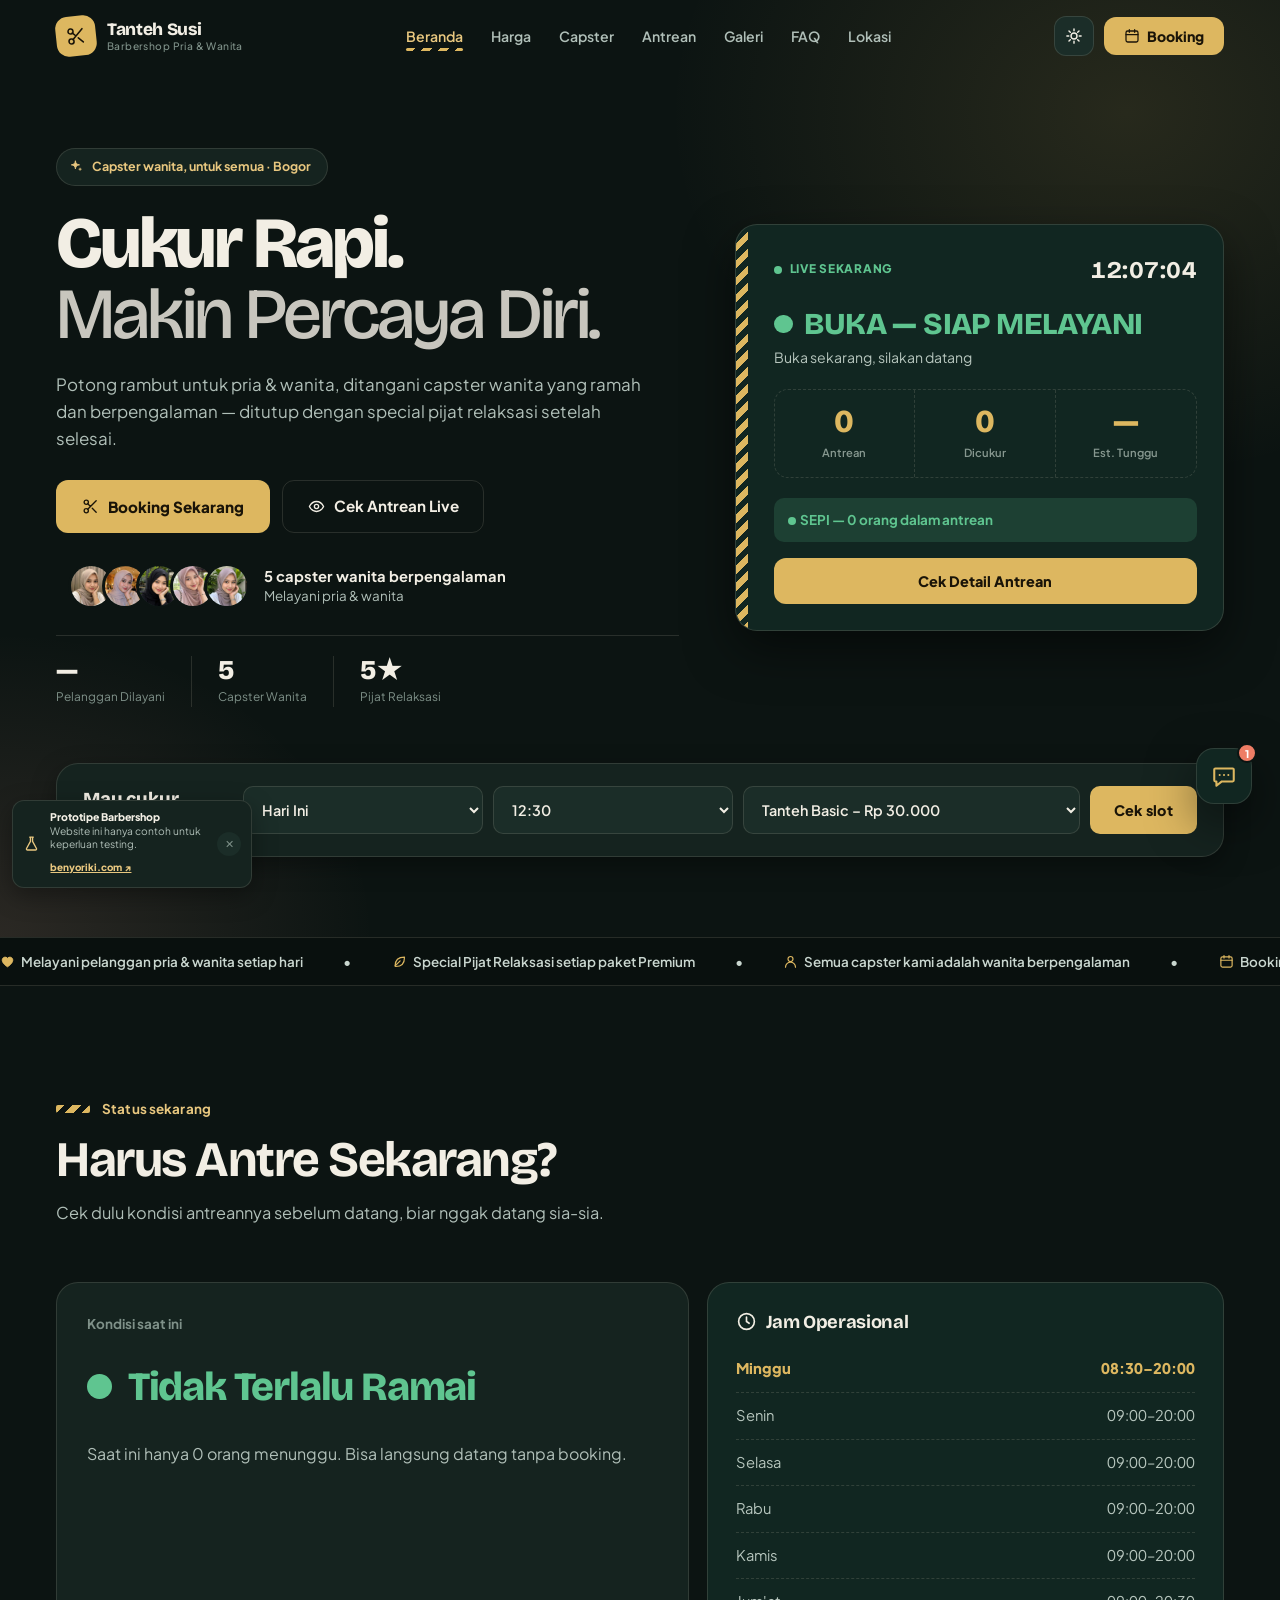
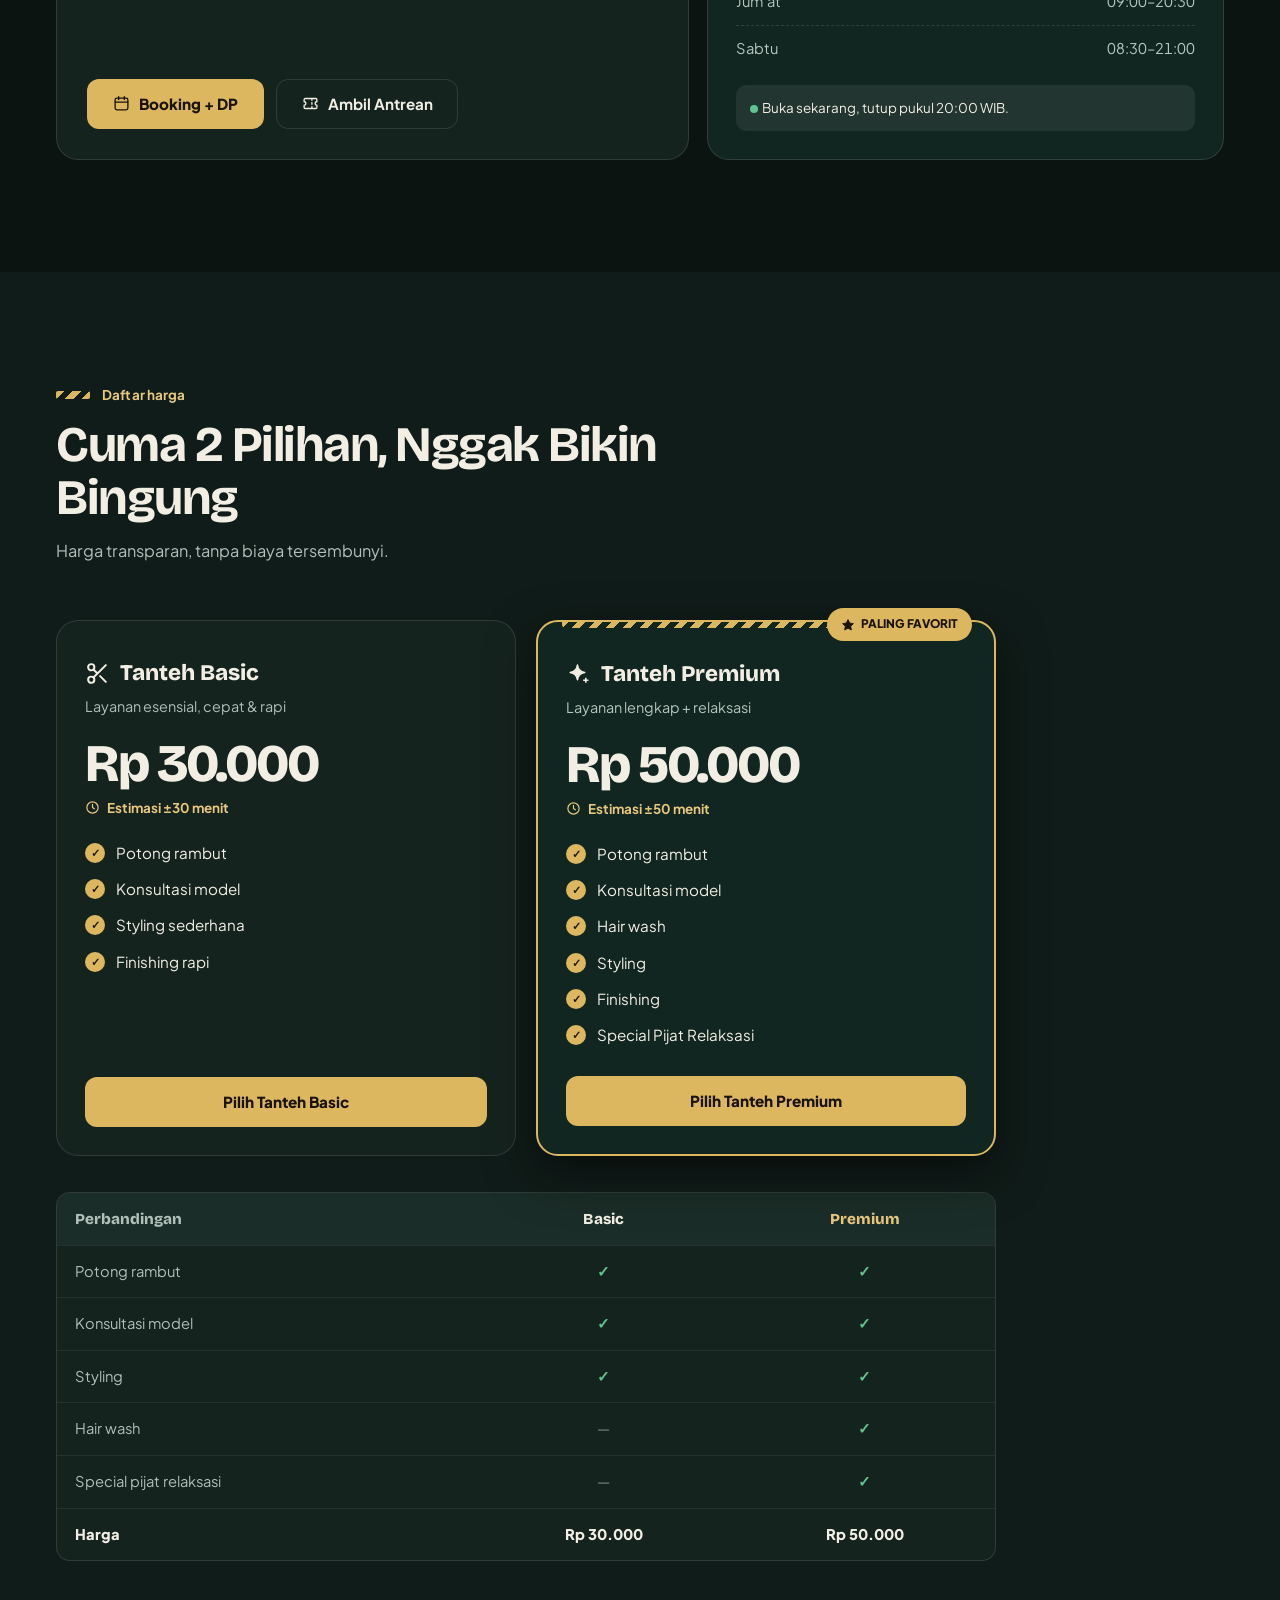
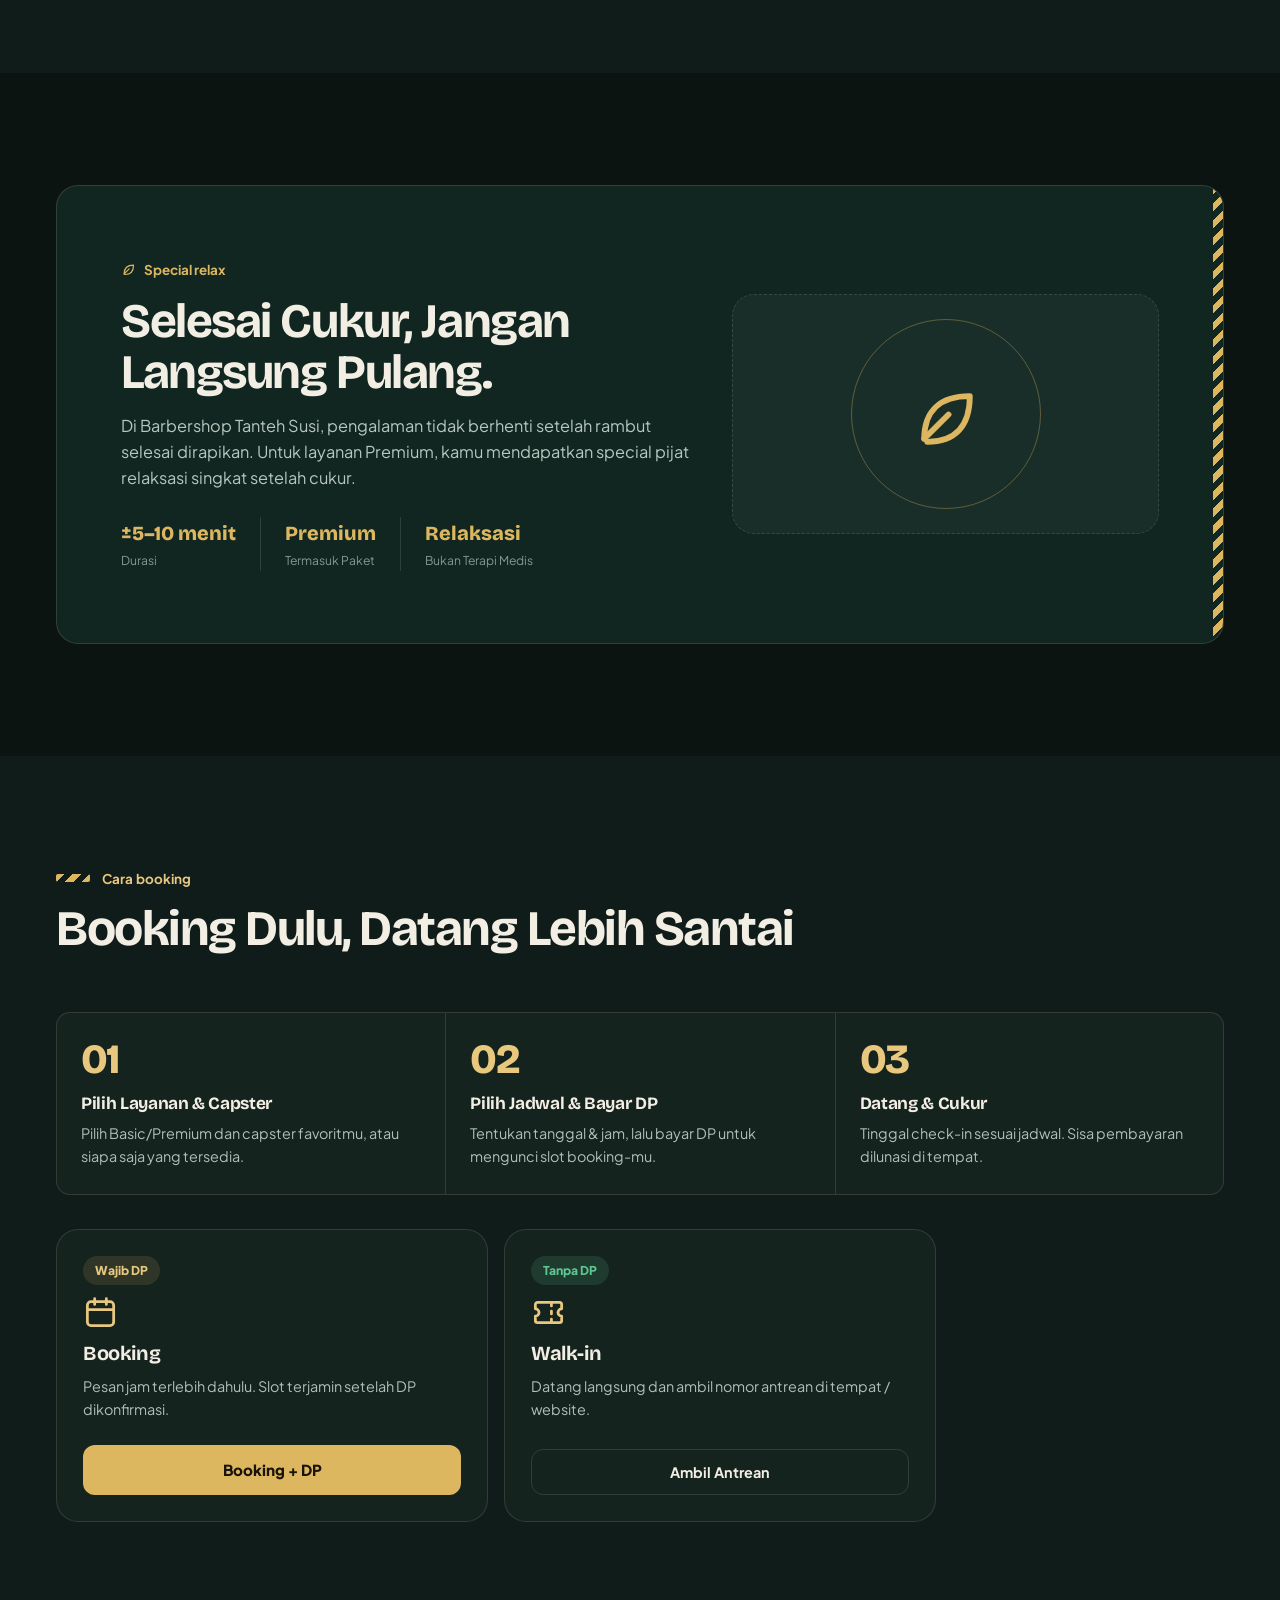
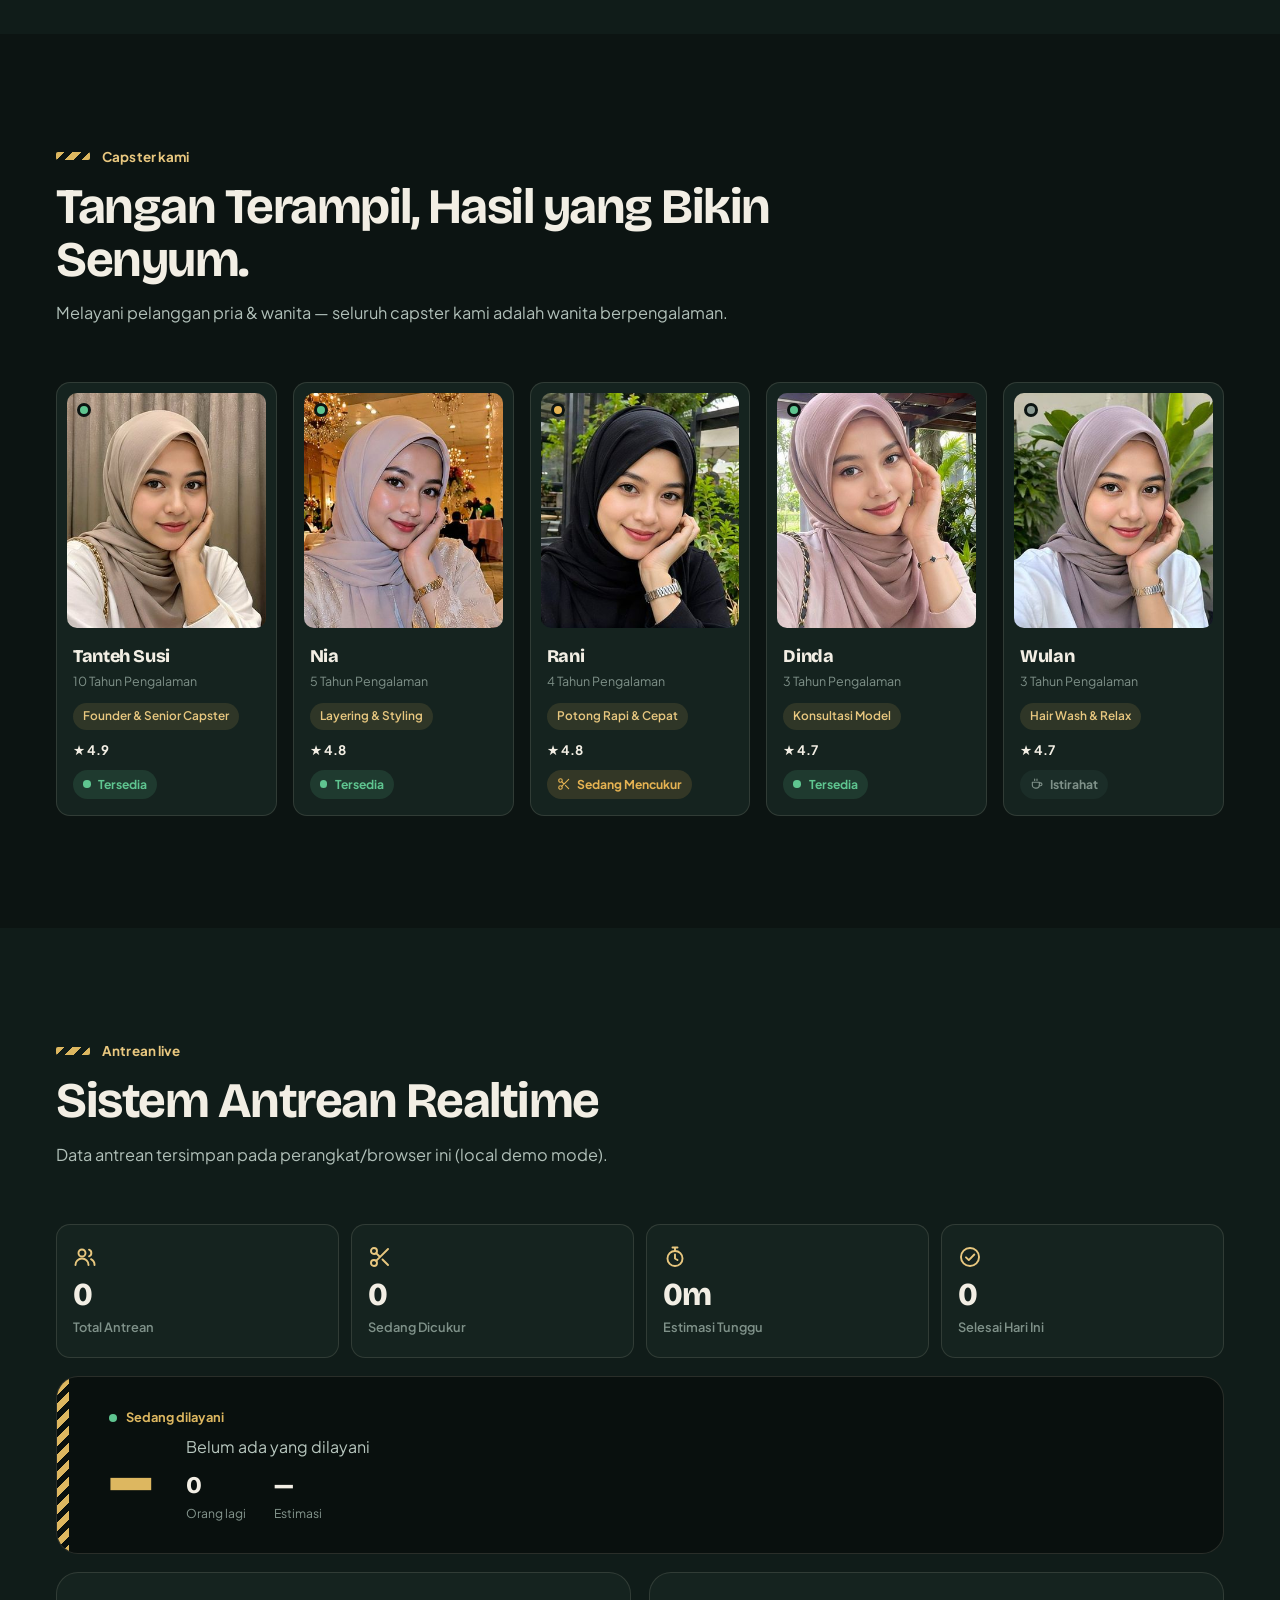
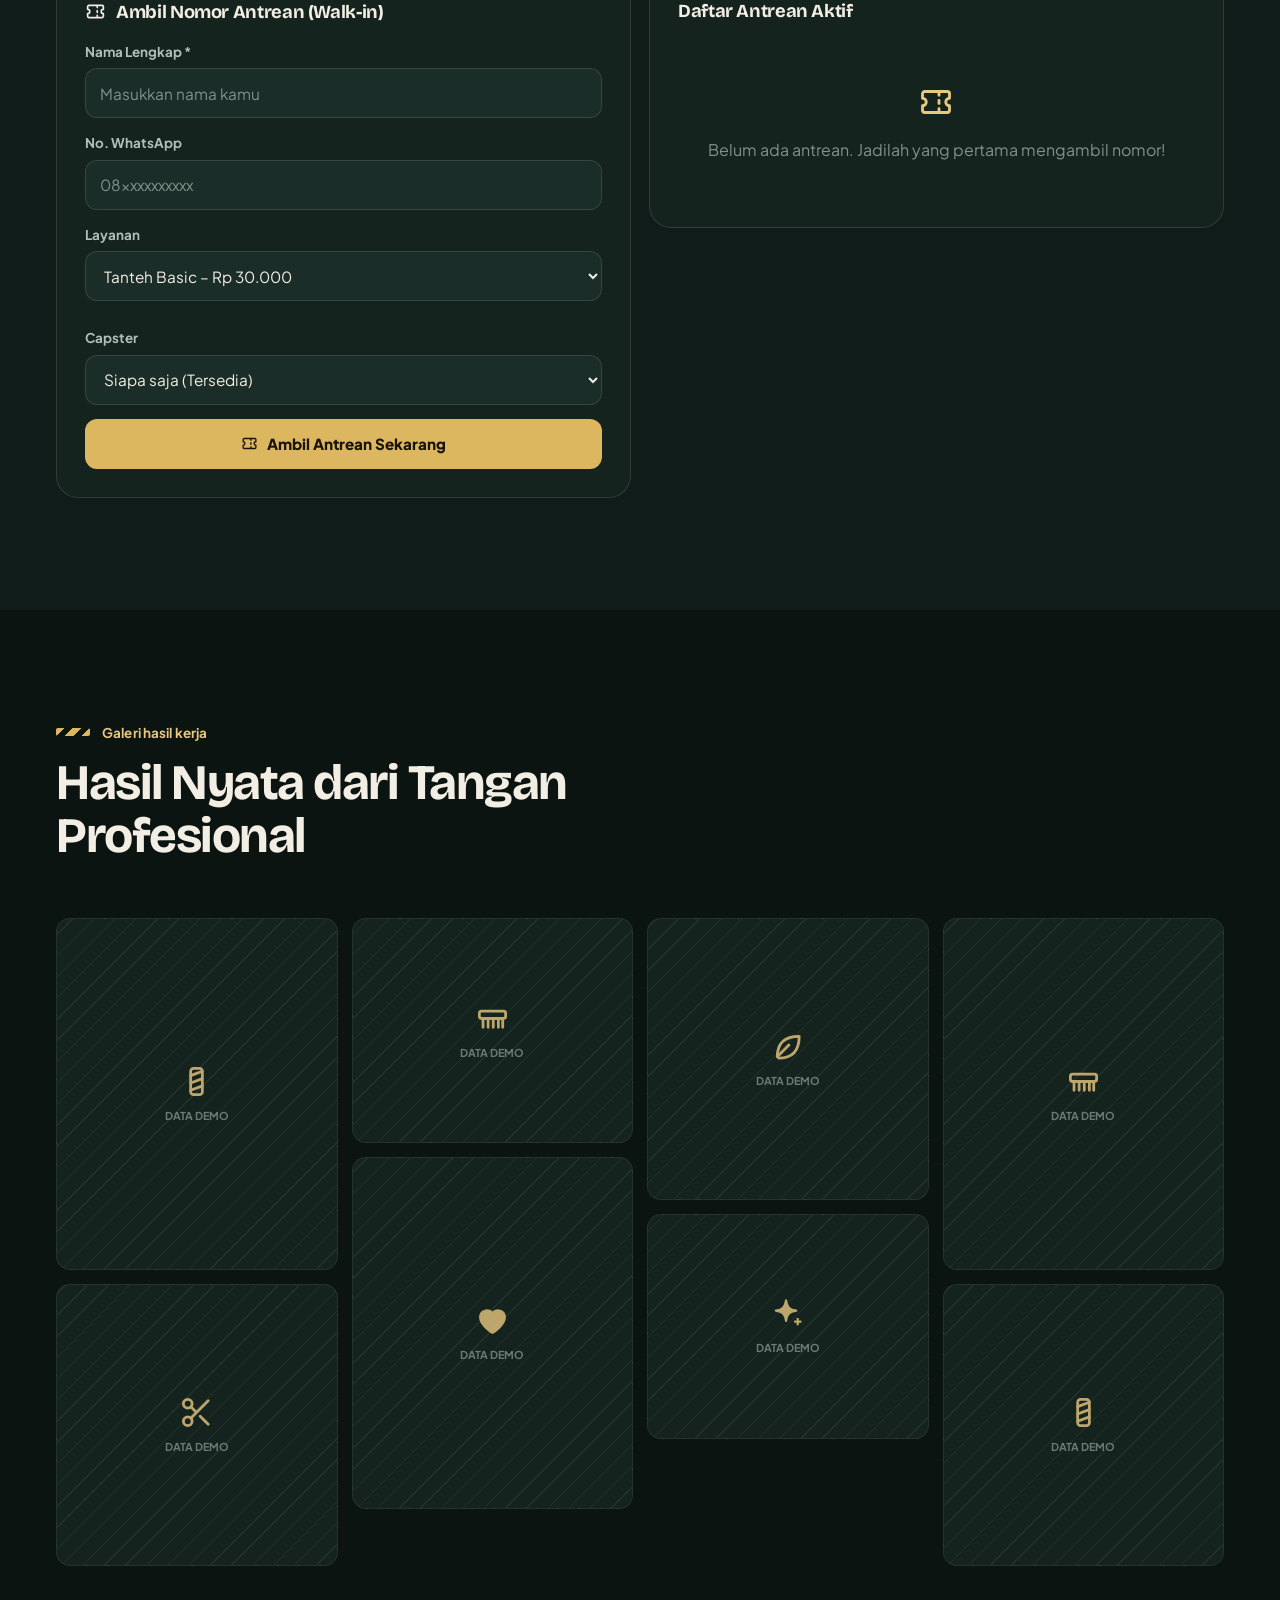
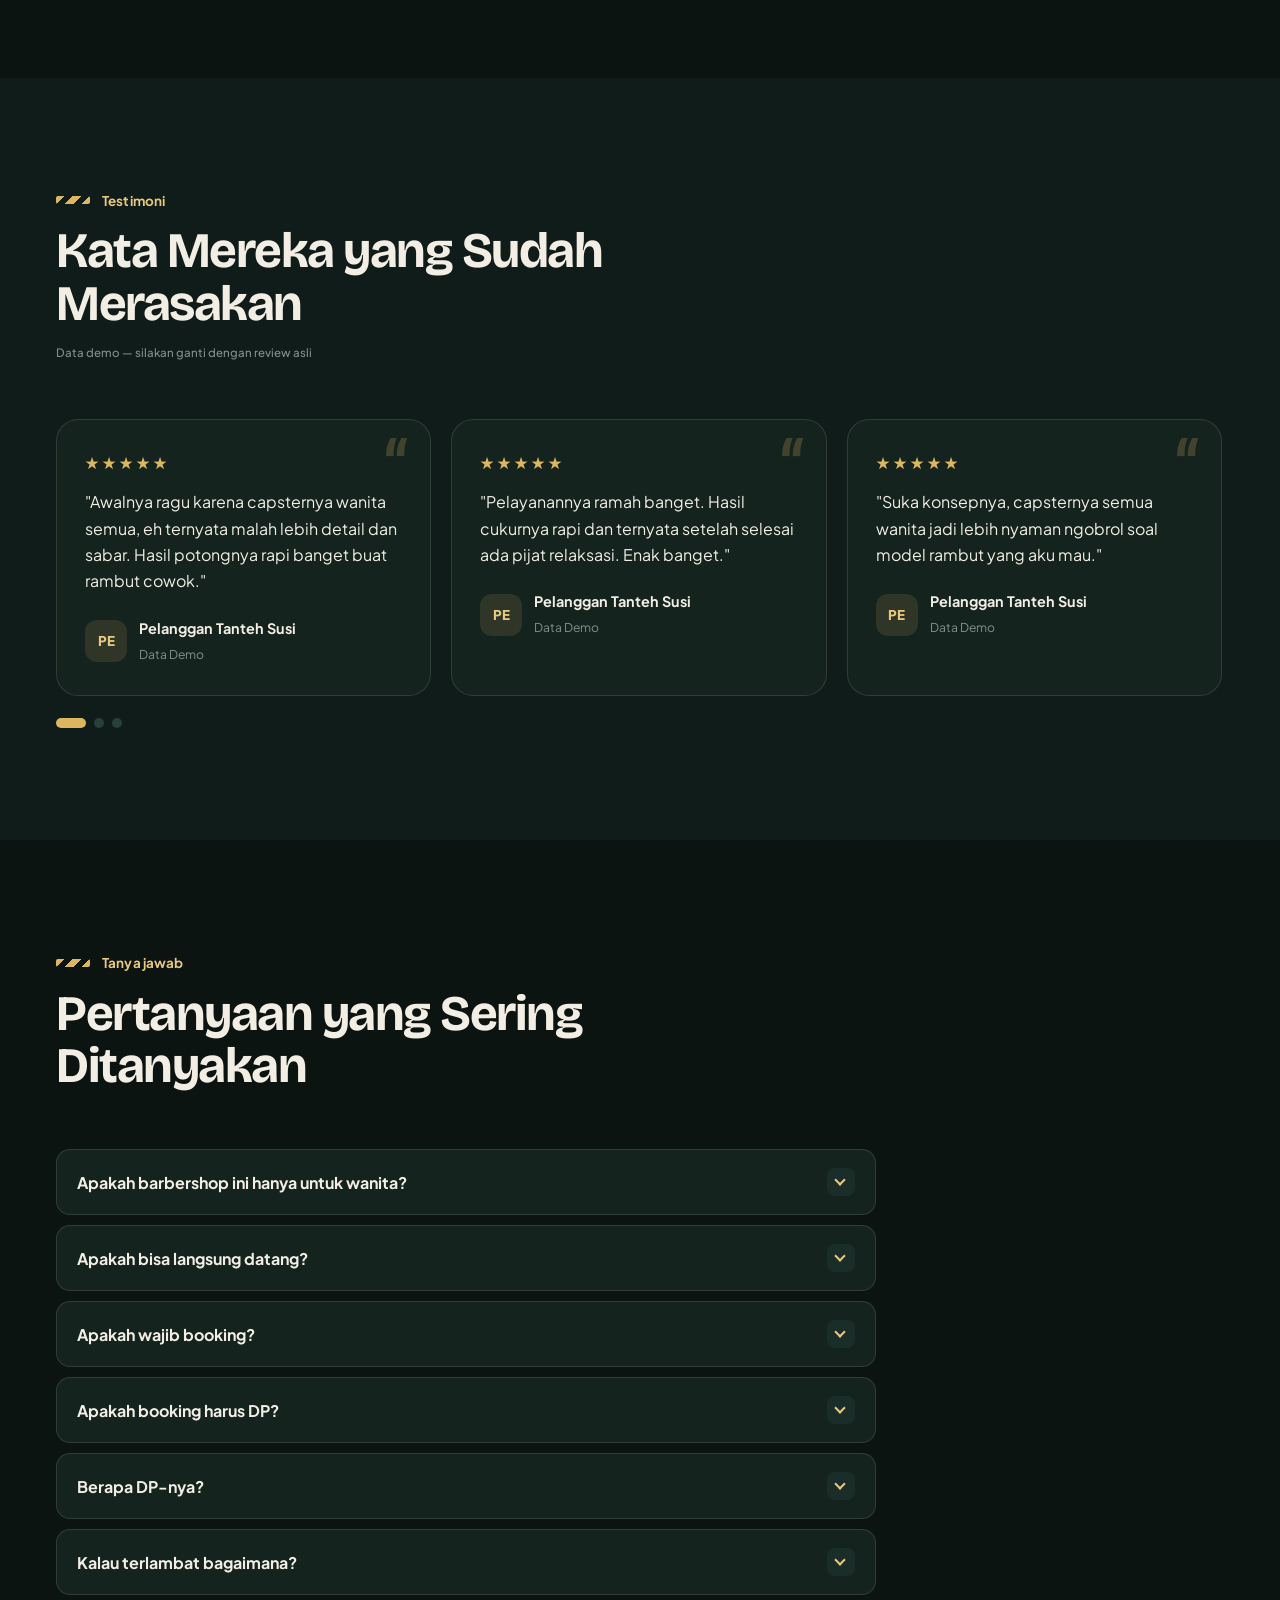
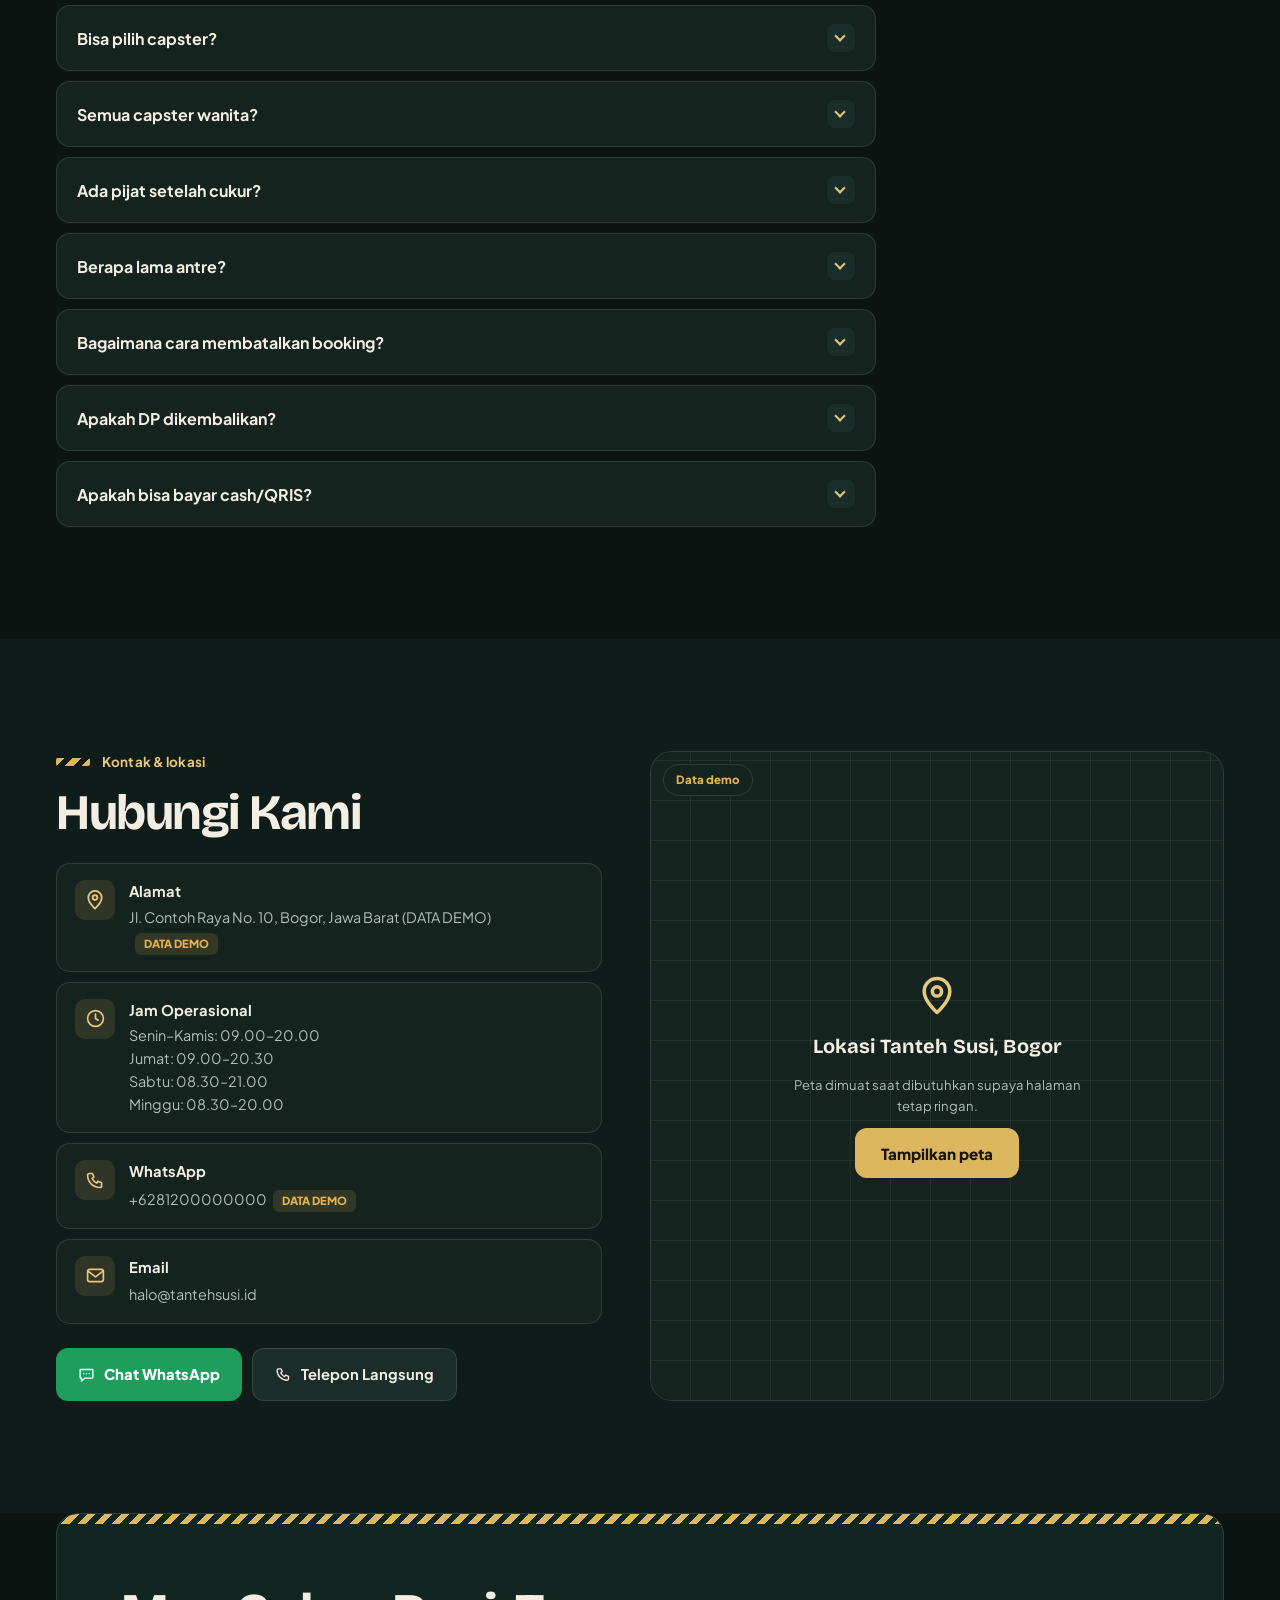
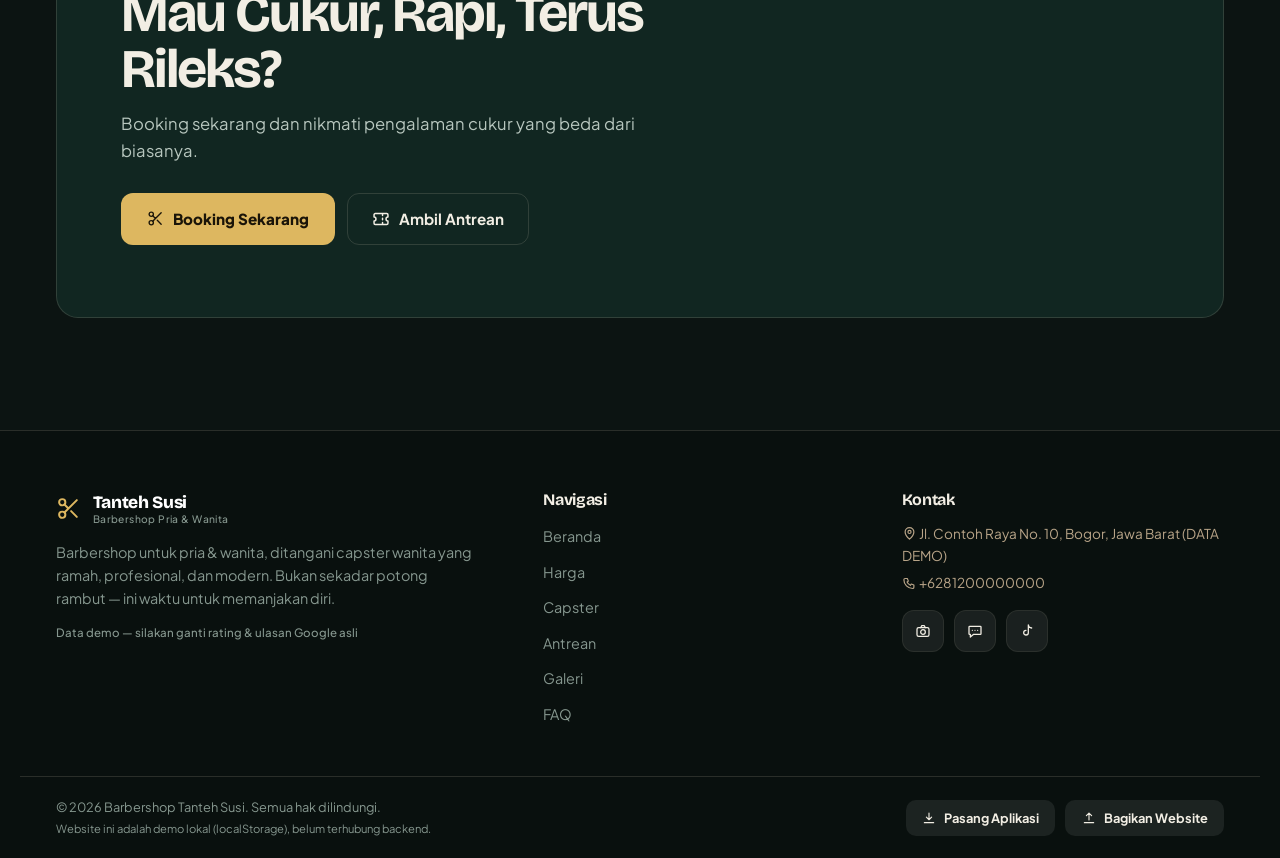
==== commit febd382e: "Add files via upload" ====
--- a/index.html
+++ b/index.html
@@ -1,230 +1,758 @@
-<!doctype html>
+<!DOCTYPE html>
 <html lang="id" data-theme="dark">
 <head>
-<meta charset="utf-8">
-<meta name="viewport" content="width=device-width,initial-scale=1">
-<title>Tukang Cukur — Barbershop Pria & Wanita di Bogor | Mulai Rp 30.000</title>
-<meta name="description" content="Potong rambut pria & wanita oleh capster wanita berpengalaman di Bogor. Harga mulai Rp 30.000, booking online, cek antrean live, plus pijat relaksasi.">
-<meta name="theme-color" content="#0a0f0e">
-<meta property="og:type" content="website">
-<meta property="og:title" content="Tukang Cukur — Cukur Rapi, Pulang Percaya Diri">
-<meta property="og:description" content="Barbershop pria & wanita di Bogor. Mulai Rp 30.000. Booking online & cek antrean live.">
-<meta property="og:image" content="img/og.jpg">
-<link rel="icon" href="img/favicon.png">
-<link rel="preload" as="image" href="img/logo-96.webp">
-<link rel="stylesheet" href="site.css">
-<script type="application/ld+json">{"@context":"https://schema.org","@type":"HairSalon","name":"Tukang Cukur","description":"Barbershop pria & wanita dengan capster wanita berpengalaman","priceRange":"Rp30.000 - Rp50.000","address":{"@type":"PostalAddress","addressLocality":"Bogor","addressRegion":"Jawa Barat","addressCountry":"ID"}}</script>
+<meta charset="UTF-8"/>
+<link rel="icon" href="favicon.png" type="image/png" sizes="64x64">
+<link rel="manifest" href="manifest.webmanifest">
+<link rel="apple-touch-icon" href="icons/apple-touch-icon.png">
+<meta name="mobile-web-app-capable" content="yes"/>
+<meta name="apple-mobile-web-app-capable" content="yes"/>
+<meta name="apple-mobile-web-app-title" content="Tanteh Susi"/>
+<meta name="apple-mobile-web-app-status-bar-style" content="black-translucent"/>
+<meta name="viewport" content="width=device-width,initial-scale=1.0,viewport-fit=cover"/>
+<meta name="theme-color" content="#0C1412"/>
+<meta name="description" content="Capster wanita profesional untuk pria & wanita. Cek antrean live, booking online, dan nikmati special pijat relaksasi setelah cukur. Mulai Rp 30.000."/>
+<link rel="canonical" href="https://benyoriki.github.io/Barbershop/"/>
+<meta property="og:type" content="website"/>
+<meta property="og:site_name" content="Barbershop Tanteh Susi"/>
+<meta property="og:locale" content="id_ID"/>
+<meta property="og:url" content="https://benyoriki.github.io/Barbershop/"/>
+<meta property="og:title" content="Barbershop Tanteh Susi Bogor — Cukur Rapi, Makin Percaya Diri"/>
+<meta property="og:description" content="Capster wanita profesional untuk pria & wanita. Cek antrean live, booking online, dan nikmati special pijat relaksasi setelah cukur. Mulai Rp 30.000."/>
+<meta property="og:image" content="https://benyoriki.github.io/Barbershop/img/og-preview.jpg"/>
+<meta property="og:image:secure_url" content="https://benyoriki.github.io/Barbershop/img/og-preview.jpg"/>
+<meta property="og:image:type" content="image/jpeg"/>
+<meta property="og:image:width" content="1200"/>
+<meta property="og:image:height" content="630"/>
+<meta property="og:image:alt" content="Capster wanita Barbershop Tanteh Susi sedang merapikan rambut pelanggan"/>
+<meta name="twitter:card" content="summary_large_image"/>
+<meta name="twitter:title" content="Barbershop Tanteh Susi Bogor — Cukur Rapi, Makin Percaya Diri"/>
+<meta name="twitter:description" content="Capster wanita profesional untuk pria & wanita. Cek antrean live, booking online, dan nikmati special pijat relaksasi setelah cukur. Mulai Rp 30.000."/>
+<meta name="twitter:image" content="https://benyoriki.github.io/Barbershop/img/og-preview.jpg"/>
+<title>Barbershop Tanteh Susi Bogor — Cukur Rapi, Makin Percaya Diri</title>
+<script>(function(d){var c=d.documentElement;c.className+=' js';try{var t=JSON.parse(localStorage.getItem('tantehSusi_theme'));if(t==='light'||t==='dark'){c.setAttribute('data-theme',t)}}catch(e){}
+if(/Windows NT (5\.|6\.[01])/.test(navigator.userAgent)||(navigator.hardwareConcurrency||4)<=2||(navigator.deviceMemory||4)<=2){c.className+=' lite'}})(document);</script>
+<link rel="preconnect" href="https://fonts.googleapis.com">
+<link rel="preconnect" href="https://fonts.gstatic.com" crossorigin>
+<link href="https://fonts.googleapis.com/css2?family=Bricolage+Grotesque:wght@600;700;800&family=Plus+Jakarta+Sans:wght@400;500;600;700;800&display=swap" rel="stylesheet"/>
+<link rel="stylesheet" href="style.css"/>
 </head>
 <body>
-
-<div id="loader" title="Ketuk untuk melewati"><div class="box"><img src="img/logo-192.webp" width="112" height="112" alt="Logo Tukang Cukur"><div class="nm">Tukang Cukur</div><div class="sb">Barbershop Pria &amp; Wanita</div><div class="bar"><i></i></div><div class="skip">ketuk untuk lanjut</div></div></div>
-<script>(function(){var s=1;try{var n=performance.getEntriesByType("navigation")[0],t=n?n.type:"navigate";if(t==="back_forward")s=0;else if(t==="navigate"&&document.referrer&&document.referrer.indexOf(location.origin)===0)s=0}catch(e){}if(!s){var l=document.getElementById("loader");if(l)l.parentNode.removeChild(l)}})()</script>
-
-<div class="promobar" id="promobar" hidden><span id="promoText"></span><button type="button" id="promoX" aria-label="Tutup"><svg class="i sm"><use href="#i-x"/></svg></button></div>
-
-<header class="top">
-  <div class="wrap">
-    <a class="brand" href="#top"><img src="img/logo-96.webp" width="42" height="42" alt="Logo"><span><b data-brand>Tukang Cukur</b><small data-tag>Barbershop Pria &amp; Wanita</small></span></a>
-    <nav class="links" aria-label="Menu utama"><a href="#harga">Harga</a><a href="#capster">Capster</a><a href="#cara">Cara Booking</a><a href="#" data-live class="livelink"><i class="ld"></i>Antrean Live</a><a href="#faq">FAQ</a><a href="#kontak">Kontak</a><a href="admin.html" class="adm" rel="nofollow"><svg class="i sm"><use href="#i-lock"/></svg>Admin</a></nav>
-    <span class="status-pill"><i class="dot" id="hdDot"></i><span id="hdStatus">Memuat…</span></span>
-    <button class="iconbtn" id="theme" type="button" aria-label="Ganti tema"><svg class="i"><use href="#i-sun"/></svg></button>
-    <button class="btn gold sm" type="button" data-open>Booking</button>
-    <button class="iconbtn" id="burger" type="button" aria-label="Menu"><svg class="i"><use href="#i-menu"/></svg></button>
-  </div>
-</header>
-<div class="menu" id="menu"><div class="in"><a href="#harga">Harga</a><a href="#capster">Capster</a><a href="#cara">Cara Booking</a><a href="#" data-live class="livelink"><i class="ld"></i>Antrean Live</a><a href="#faq">FAQ</a><a href="#kontak">Kontak</a><a href="admin.html" rel="nofollow"><svg class="i sm"><use href="#i-lock"/></svg> Masuk Admin</a></div></div>
-
-<main id="top">
+<a href="#beranda" class="skip-link">Lompat ke konten utama</a>
+<div id="scrollProgress"></div>
+
+<!-- LOADER -->
+<div id="loader">
+  <div class="ld-bg"></div>
+  <div class="ld-particles" id="ldParticles"></div>
+  <div class="ld-ring-wrap">
+    <div class="ld-ring"></div>
+    <div class="ld-ring r2"></div>
+    <div class="ld-icon">✂</div>
+  </div>
+  <div class="ld-brandwrap">
+    <div class="ld-brand">TANTEH SUSI</div>
+    <div class="ld-sub" id="ldSub">Menyiapkan pengalaman terbaik…</div>
+  </div>
+  <div class="ld-bar"><div class="ld-fill"></div></div>
+  <div class="ld-pct" id="ldPct">0%</div>
+</div>
+
+<!-- NAVBAR -->
+<nav id="navbar">
+  <div class="nav-c">
+    <div class="n-logo" id="adminTrigger" role="button" tabindex="0" aria-label="Logo">
+      <span class="li">✂</span>
+      <div class="lt"><span class="lm">Tanteh Susi</span><span class="ls">Barbershop Pria &amp; Wanita</span></div>
+    </div>
+    <ul class="n-links" id="navLinks">
+      <li><a href="#beranda" class="nl act">Beranda</a></li>
+      <li><a href="#harga" class="nl">Harga</a></li>
+      <li><a href="#capster" class="nl">Capster</a></li>
+      <li><a href="#antrean" class="nl">Antrean</a></li>
+      <li><a href="#galeri" class="nl">Galeri</a></li>
+      <li><a href="#faq" class="nl">FAQ</a></li>
+      <li><a href="#lokasi" class="nl">Lokasi</a></li>
+    </ul>
+    <div class="n-act">
+      <button class="theme-btn" id="themeBtn" aria-label="Ganti tema">🌙</button>
+      <button class="n-cta" id="navBookBtn">📅 Booking</button>
+      <button class="hbg" id="hbg" aria-label="Menu" aria-expanded="false"><span></span><span></span><span></span></button>
+    </div>
+  </div>
+</nav>
+<div class="nav-scrim" id="navScrim"></div>
 
 <!-- HERO -->
-<section class="hero"><div class="wrap">
-  <div class="hero-grid">
+<section class="hero" id="beranda">
+  <div class="h-bg"></div>
+  <div class="h-c">
     <div>
-      <span class="pill"><i class="dot ok" id="heroDot"></i><span><b class="gold" id="heroStatus">Buka hari ini</b> · Bogor</span></span>
-      <h1>Cukur Rapi,<em>Pulang Percaya Diri.</em></h1>
-      <p class="lead">Potong rambut untuk pria &amp; wanita oleh capster wanita yang ramah dan berpengalaman — ditutup dengan pijat relaksasi. Booking online, tanpa antre lama.</p>
-      <div class="cta-row">
-        <button class="btn gold lg" type="button" data-open><svg class="i"><use href="#i-calendar"/></svg>Booking Sekarang</button>
-        <a class="btn wa lg" id="heroWa" href="#kontak" target="_blank" rel="noopener"><svg class="i"><use href="#i-message"/></svg>Chat WhatsApp</a>
-      </div>
-      <div class="hstats">
-        <div><b id="fromPrice">Rp 30.000</b><small>mulai dari</small></div>
-        <div><b><svg class="i"><use href="#i-star"/></svg><span id="avgRating">4.8</span></b><small>rating capster</small></div>
-        <div><b>Tunai &amp; QRIS</b><small>bayar mudah</small></div>
-      </div>
-    </div>
-    <div class="hero-vis">
-      <div class="glow"></div><div class="ring"></div>
-      <div class="frame"><div class="fi"><img src="img/logo-480.webp" width="480" height="480" alt="Logo Tukang Cukur: tiang barber, gunting, dan pisau cukur emas"></div></div>
-      <div class="float f2"><span class="avs"><img src="img/capster1.webp" width="34" height="34" alt=""><img src="img/capster2.webp" width="34" height="34" alt=""><img src="img/capster3.webp" width="34" height="34" alt=""></span><span>Capster wanita<small>ramah &amp; berpengalaman</small></span></div>
-      <div class="float f1"><span class="ico"><svg class="i"><use href="#i-sparkles"/></svg></span><span>Pijat relaksasi<small>di paket Premium</small></span></div>
-    </div>
-  </div>
-
-</div></section>
-
-<!-- TRUST -->
-<div class="trust"><div class="wrap">
-  <div class="t"><svg class="i"><use href="#i-award"/></svg><div><b><span id="tYears">10</span>+ tahun</b><small>pengalaman capster</small></div></div>
-  <div class="t"><svg class="i"><use href="#i-users"/></svg><div><b>Pria &amp; wanita</b><small>semua gaya rambut</small></div></div>
-  <div class="t"><svg class="i"><use href="#i-clock"/></svg><div><b>Booking 24 jam</b><small>pilih jam sendiri</small></div></div>
-  <div class="t"><svg class="i"><use href="#i-banknote"/></svg><div><b>Harga transparan</b><small>tanpa biaya tersembunyi</small></div></div>
-</div></div>
+      <div class="h-badge"><span>✨</span><span>Capster wanita, untuk semua · Bogor</span></div>
+      <h1 class="h-title">Cukur Rapi.<em>Makin Percaya Diri.</em></h1>
+      <p class="h-sub">Potong rambut untuk pria &amp; wanita, ditangani capster wanita yang ramah dan berpengalaman — ditutup dengan special pijat relaksasi setelah selesai.</p>
+      <div class="h-cta">
+        <button class="btn-pri" id="heroBookBtn">✂️ Booking Sekarang</button>
+        <a href="#antrean" class="btn-ghost">👀 Cek Antrean Live</a>
+      </div>
+      <div class="h-crew">
+        <div class="h-crew-av" aria-hidden="true">
+          <img src="img/capster-susi.jpg" width="46" height="46" alt="" decoding="async"/><img src="img/capster-nia.jpg" width="46" height="46" alt="" decoding="async"/><img src="img/capster-rani.jpg" width="46" height="46" alt="" decoding="async"/><img src="img/capster-dinda.jpg" width="46" height="46" alt="" decoding="async"/><img src="img/capster-wulan.jpg" width="46" height="46" alt="" decoding="async"/>
+        </div>
+        <p><strong>5 capster wanita berpengalaman</strong>Melayani pria &amp; wanita</p>
+      </div>
+      <div class="h-stats">
+        <div><div class="st-n" id="statCust">—</div><div class="st-l">Pelanggan Dilayani</div></div>
+        <div><div class="st-n" id="statCap">—</div><div class="st-l">Capster Wanita</div></div>
+        <div><div class="st-n">5★</div><div class="st-l">Pijat Relaksasi</div></div>
+      </div>
+    </div>
+    <div>
+      <div class="live-card">
+        <div class="lc-top">
+          <span class="lc-live" id="lcLive"><span class="pulse-dot"></span> LIVE SEKARANG</span>
+          <span class="lc-clock" id="liveClock">00:00:00</span>
+        </div>
+        <div class="lc-status">
+          <span class="lc-status-badge" id="lcStatusBadge">—</span>
+        </div>
+        <div class="lc-status-sub" id="lcStatusSub" style="margin-bottom:16px">Memuat status…</div>
+        <div class="lc-grid">
+          <div class="lc-item"><div class="lc-num" id="lcQueue">0</div><div class="lc-lbl">Antrean</div></div>
+          <div class="lc-item"><div class="lc-num" id="lcServing">0</div><div class="lc-lbl">Dicukur</div></div>
+          <div class="lc-item"><div class="lc-num" id="lcWait">—</div><div class="lc-lbl">Est. Tunggu</div></div>
+        </div>
+        <div class="lc-crowd" id="lcCrowd"><span id="lcCrowdTxt">Memuat status keramaian…</span></div>
+        <button class="lc-detail-btn" id="lcDetailBtn">Cek Detail Antrean</button>
+      </div>
+    </div>
+  <div class="qb-widget">
+    <div class="qb-title">Mau cukur kapan?</div>
+    <div class="qb-fields">
+      <div class="qb-row">
+        <select id="qbDay" aria-label="Hari"><option value="today">Hari Ini</option><option value="tomorrow">Besok</option></select>
+        <select id="qbTime" aria-label="Jam"></select>
+        <select id="qbService" aria-label="Layanan"></select>
+      </div>
+      <button class="qb-btn" id="qbCheckBtn">Cek slot</button>
+    </div>
+    <div class="qb-result" id="qbResult"></div>
+  </div>
+  </div>
+</section>
+
+<!-- TICKER -->
+<div class="ticker">
+  <div class="tk-track" id="tkTrack"></div>
+</div>
+
+<!-- SMART / JAM OPERASIONAL -->
+<section class="section" id="status-section">
+  <div class="container">
+    <div class="sec-hdr" data-r>
+      <div class="sec-lbl">Status sekarang</div>
+      <h2 class="sec-title">Harus Antre Sekarang?</h2>
+      <p class="sec-desc">Cek dulu kondisi antreannya sebelum datang, biar nggak datang sia-sia.</p>
+    </div>
+    <div class="smart-grid">
+      <div class="smart-card">
+        <div class="smart-q">Kondisi saat ini</div>
+        <div class="smart-ans" id="smartAns">—</div>
+        <p class="smart-desc" id="smartDesc">Memuat data antrean…</p>
+        <div class="smart-cta">
+          <button class="btn-pri" id="smartBookBtn">📅 Booking + DP</button>
+          <button class="btn-ghost" id="smartQueueBtn">🎫 Ambil Antrean</button>
+        </div>
+      </div>
+      <div class="hours-card">
+        <h3>🕐 Jam Operasional</h3>
+        <div id="hoursList"></div>
+        <div class="hours-note" id="hoursNote">Memuat…</div>
+      </div>
+    </div>
+  </div>
+</section>
 
 <!-- HARGA -->
-<section class="sec" id="harga"><div class="wrap">
-  <div class="head c"><div class="eyebrow"><i></i>Daftar harga</div><h2>Cuma <span id="planCount">2</span> Pilihan, Nggak Bikin Bingung</h2><p class="sub">Harga jelas dari awal. Pilih yang pas, langsung booking.</p></div>
-  <div class="promos" id="promos"></div>
-  <div class="plans" id="plans">
-    <div class="card plan"><h3><svg class="i"><use href="#i-scissors"/></svg>Tukang Basic</h3><div class="d">Layanan esensial, cepat &amp; rapi</div><div class="amt">Rp 30.000</div><ul><li><span class="ck"><svg class="i"><use href="#i-check"/></svg></span>Potong rambut</li><li><span class="ck"><svg class="i"><use href="#i-check"/></svg></span>Konsultasi model</li><li><span class="ck"><svg class="i"><use href="#i-check"/></svg></span>Styling sederhana</li><li><span class="ck"><svg class="i"><use href="#i-check"/></svg></span>Finishing rapi</li></ul><button class="btn block" type="button" data-open>Pilih Tukang Basic</button></div>
-    <div class="card plan pop"><span class="badge"><svg class="i sm"><use href="#i-star"/></svg>PALING FAVORIT</span><h3><svg class="i"><use href="#i-sparkles"/></svg>Tukang Premium</h3><div class="d">Layanan lengkap + relaksasi</div><div class="amt">Rp 50.000</div><ul><li><span class="ck"><svg class="i"><use href="#i-check"/></svg></span>Potong rambut</li><li><span class="ck"><svg class="i"><use href="#i-check"/></svg></span>Konsultasi model</li><li><span class="ck"><svg class="i"><use href="#i-check"/></svg></span>Hair wash</li><li><span class="ck"><svg class="i"><use href="#i-check"/></svg></span>Styling &amp; finishing</li><li><span class="ck"><svg class="i"><use href="#i-check"/></svg></span>Special Pijat Relaksasi</li></ul><button class="btn gold block" type="button" data-open>Pilih Tukang Premium</button></div>
-  </div>
-  <p class="upsell" id="upsell"></p>
-</div></section>
-
-<!-- KENAPA -->
-<section class="sec alt" id="kenapa"><div class="wrap">
-  <div class="head c"><div class="eyebrow"><i></i>Kenapa kami</div><h2>Bukan Sekadar Potong Rambut</h2><p class="sub">Ini waktu untuk memanjakan diri. Nyaman, rapi, dan pulang dengan senyum.</p></div>
-  <div class="grid4 bento">
-    <div class="card benefit"><div class="ico"><svg class="i"><use href="#i-heart"/></svg></div><h3>Capster wanita ramah</h3><p>Ditangani capster wanita berpengalaman yang teliti dan nyaman diajak ngobrol.</p></div>
-    <div class="card benefit"><div class="ico"><svg class="i"><use href="#i-sparkles"/></svg></div><h3>Pijat relaksasi</h3><p>Setiap paket Premium ditutup special pijat relaksasi. Capek hilang, rapi dapat.</p></div>
-    <div class="card benefit"><div class="ico"><svg class="i"><use href="#i-calendar"/></svg></div><h3>Booking &amp; antrean online</h3><p>Pilih jam sendiri atau cek antrean live dulu. Nggak datang sia-sia.</p></div>
-    <div class="card benefit"><div class="ico"><svg class="i"><use href="#i-shield"/></svg></div><h3>Harga transparan</h3><p>Harga jelas, bayar tunai atau QRIS. Tanpa biaya tersembunyi.</p></div>
-  </div>
-</div></section>
+<section class="section alt" id="harga">
+  <div class="container">
+    <div class="sec-hdr" data-r>
+      <div class="sec-lbl">Daftar harga</div>
+      <h2 class="sec-title">Cuma 2 Pilihan, Nggak Bikin Bingung</h2>
+      <p class="sec-desc">Harga transparan, tanpa biaya tersembunyi.</p>
+    </div>
+    <div class="price-grid" id="priceGrid"></div>
+    <div class="compare-wrap">
+      <table class="compare-tbl">
+        <thead><tr><th>Perbandingan</th><th>Basic</th><th>Premium</th></tr></thead>
+        <tbody>
+          <tr><td>Potong rambut</td><td class="ck">✓</td><td class="ck">✓</td></tr>
+          <tr><td>Konsultasi model</td><td class="ck">✓</td><td class="ck">✓</td></tr>
+          <tr><td>Styling</td><td class="ck">✓</td><td class="ck">✓</td></tr>
+          <tr><td>Hair wash</td><td class="dash">—</td><td class="ck">✓</td></tr>
+          <tr><td>Special pijat relaksasi</td><td class="dash">—</td><td class="ck">✓</td></tr>
+          <tr><td>Harga</td><td id="cmpBasicPrice">—</td><td id="cmpPremiumPrice">—</td></tr>
+        </tbody>
+      </table>
+    </div>
+  </div>
+</section>
+
+<!-- SPECIAL RELAX -->
+<section class="section">
+  <div class="container">
+    <div class="relax-sec" data-r>
+      <div class="relax-grid">
+        <div>
+          <span class="relax-badge">💆 Special relax</span>
+          <h2 class="relax-title">Selesai Cukur, Jangan Langsung Pulang.</h2>
+          <p class="relax-txt">Di Barbershop Tanteh Susi, pengalaman tidak berhenti setelah rambut selesai dirapikan. Untuk layanan Premium, kamu mendapatkan special pijat relaksasi singkat setelah cukur.</p>
+          <div class="relax-meta">
+            <div><strong id="relaxDur">±5–10 menit</strong><span>Durasi</span></div>
+            <div><strong>Premium</strong><span>Termasuk Paket</span></div>
+            <div><strong>Relaksasi</strong><span>Bukan Terapi Medis</span></div>
+          </div>
+        </div>
+        <div class="relax-visual"><div class="relax-ring"></div><div class="relax-icon">💆‍♀️</div></div>
+      </div>
+    </div>
+  </div>
+</section>
+
+<!-- CARA BOOKING -->
+<section class="section alt">
+  <div class="container">
+    <div class="sec-hdr" data-r>
+      <div class="sec-lbl">Cara booking</div>
+      <h2 class="sec-title">Booking Dulu, Datang Lebih Santai</h2>
+    </div>
+    <div class="how-grid">
+      <div class="how-card" data-r><div class="how-num">01</div><h4>Pilih Layanan & Capster</h4><p>Pilih Basic/Premium dan capster favoritmu, atau siapa saja yang tersedia.</p></div>
+      <div class="how-card" data-r data-r-d="1"><div class="how-num">02</div><h4>Pilih Jadwal & Bayar DP</h4><p>Tentukan tanggal & jam, lalu bayar DP untuk mengunci slot booking-mu.</p></div>
+      <div class="how-card" data-r data-r-d="2"><div class="how-num">03</div><h4>Datang & Cukur</h4><p>Tinggal check-in sesuai jadwal. Sisa pembayaran dilunasi di tempat.</p></div>
+    </div>
+    <div class="bw-grid">
+      <div class="bw-card">
+        <span class="bw-tag dp">Wajib DP</span>
+        <div class="bw-icon">📅</div>
+        <h4>Booking</h4>
+        <p>Pesan jam terlebih dahulu. Slot terjamin setelah DP dikonfirmasi.</p>
+        <button class="btn-pri btn-full" id="howBookBtn">Booking + DP</button>
+      </div>
+      <div class="bw-card">
+        <span class="bw-tag free">Tanpa DP</span>
+        <div class="bw-icon">🎫</div>
+        <h4>Walk-in</h4>
+        <p>Datang langsung dan ambil nomor antrean di tempat / website.</p>
+        <button class="btn-out btn-full" id="howQueueBtn">Ambil Antrean</button>
+      </div>
+    </div>
+  </div>
+</section>
 
 <!-- CAPSTER -->
-<section class="sec" id="capster"><div class="wrap">
-  <div class="head c"><div class="eyebrow"><i></i>Capster kami</div><h2>Tangan Terampil, Hasil yang Bikin Senyum</h2><p class="sub">Seluruh capster kami adalah wanita berpengalaman yang melayani pria &amp; wanita.</p></div>
-  <div class="caps" id="caps">
-    <div class="card cap"><div class="ph"><img src="img/capster1.webp" width="332" height="391" alt="Susi, founder dan senior capster" loading="lazy" decoding="async"><span class="tag ok"><i class="dot ok"></i>Tersedia</span></div><div class="in"><h3>Susi <span><svg class="i"><use href="#i-star"/></svg>4.9</span></h3><p>10 tahun pengalaman</p><span class="tag">Founder &amp; Senior Capster</span></div></div>
-    <div class="card cap"><div class="ph"><img src="img/capster2.webp" width="332" height="391" alt="Nia, spesialis layering dan styling" loading="lazy" decoding="async"><span class="tag ok"><i class="dot ok"></i>Tersedia</span></div><div class="in"><h3>Nia <span><svg class="i"><use href="#i-star"/></svg>4.8</span></h3><p>5 tahun pengalaman</p><span class="tag">Layering &amp; Styling</span></div></div>
-    <div class="card cap"><div class="ph"><img src="img/capster3.webp" width="332" height="391" alt="Rani, spesialis potong rapi dan cepat" loading="lazy" decoding="async"><span class="tag warn"><i class="dot warn"></i>Sedang Mencukur</span></div><div class="in"><h3>Rani <span><svg class="i"><use href="#i-star"/></svg>4.8</span></h3><p>4 tahun pengalaman</p><span class="tag">Potong Rapi &amp; Cepat</span></div></div>
-  </div>
-</div></section>
-
-<!-- CARA BOOKING -->
-<section class="sec alt" id="cara"><div class="wrap">
-  <div class="head c"><div class="eyebrow"><i></i>Cara booking</div><h2>Booking dalam 3 Langkah</h2><p class="sub">Kurang dari satu menit. Tanpa daftar akun.</p></div>
-  <div class="steps">
-    <div class="card step"><div class="n">1</div><h3>Pilih layanan</h3><p>Basic untuk cepat &amp; rapi, atau Premium untuk lengkap plus pijat relaksasi.</p></div>
-    <div class="card step"><div class="n">2</div><h3>Pilih hari &amp; jam</h3><p>Pilih capster favoritmu dan jam yang kosong. Punya kode promo? Masukkan di sini.</p></div>
-    <div class="card step"><div class="n">3</div><h3>Datang &amp; santai</h3><p>Kami konfirmasi lewat WhatsApp. Datang tepat waktu, langsung dilayani.</p></div>
-  </div>
-  <div class="cta-row" style="justify-content:center;margin-top:30px"><button class="btn gold lg" type="button" data-open><svg class="i"><use href="#i-calendar"/></svg>Mulai Booking</button></div>
-</div></section>
-
-<!-- ULASAN (CONTOH) -->
-<section class="sec" id="ulasan"><div class="wrap">
-  <div class="head c"><div class="eyebrow"><i></i>Kata pelanggan</div><h2>Mereka Pulang dengan Senyum</h2></div>
-  <div class="rev">
-    <div class="card"><div class="stars"><svg class="i"><use href="#i-star"/></svg><svg class="i"><use href="#i-star"/></svg><svg class="i"><use href="#i-star"/></svg><svg class="i"><use href="#i-star"/></svg><svg class="i"><use href="#i-star"/></svg></div><p>“Potongannya rapi dan capsternya ramah banget. Pijatnya bikin rileks. Pasti balik lagi.”</p><div class="who"><span class="av">A</span>Contoh Pelanggan 1</div></div>
-    <div class="card"><div class="stars"><svg class="i"><use href="#i-star"/></svg><svg class="i"><use href="#i-star"/></svg><svg class="i"><use href="#i-star"/></svg><svg class="i"><use href="#i-star"/></svg><svg class="i"><use href="#i-star"/></svg></div><p>“Bisa booking dari HP, jadi nggak perlu antre lama. Harganya juga jelas dari awal.”</p><div class="who"><span class="av">B</span>Contoh Pelanggan 2</div></div>
-    <div class="card"><div class="stars"><svg class="i"><use href="#i-star"/></svg><svg class="i"><use href="#i-star"/></svg><svg class="i"><use href="#i-star"/></svg><svg class="i"><use href="#i-star"/></svg><svg class="i"><use href="#i-star"/></svg></div><p>“Akhirnya nemu tempat cukur yang nyaman buat wanita juga. Hasil layering-nya bagus.”</p><div class="who"><span class="av">C</span>Contoh Pelanggan 3</div></div>
-  </div>
-  <div style="text-align:center"><span class="note"><svg class="i sm"><use href="#i-info"/></svg>Contoh ulasan untuk tampilan. Ganti dengan ulasan Google asli sebelum dipublikasikan.</span></div>
-</div></section>
+<section class="section" id="capster">
+  <div class="container">
+    <div class="sec-hdr" data-r>
+      <div class="sec-lbl">Capster kami</div>
+      <h2 class="sec-title">Tangan Terampil, Hasil yang Bikin Senyum.</h2>
+      <p class="sec-desc">Melayani pelanggan pria &amp; wanita — seluruh capster kami adalah wanita berpengalaman.</p>
+    </div>
+    <div class="cap-grid" id="capGrid"></div>
+    <div class="cap-more" id="capMoreWrap"><button class="btn-out btn-full" id="capMore" type="button" aria-expanded="false">Lihat semua capster</button></div>
+  </div>
+</section>
+
+<!-- ANTREAN LIVE -->
+<section class="section alt" id="antrean">
+  <div class="container">
+    <div class="sec-hdr" data-r>
+      <div class="sec-lbl">Antrean live</div>
+      <h2 class="sec-title">Sistem Antrean Realtime</h2>
+      <p class="sec-desc">Data antrean tersimpan pada perangkat/browser ini (local demo mode).</p>
+    </div>
+    <div class="q-stat-grid">
+      <div class="q-stat"><div class="qi">👥</div><div class="qn" id="qTotal">0</div><div class="ql">Total Antrean</div></div>
+      <div class="q-stat"><div class="qi">✂️</div><div class="qn" id="qActive">0</div><div class="ql">Sedang Dicukur</div></div>
+      <div class="q-stat"><div class="qi">⏱️</div><div class="qn" id="qWait">—</div><div class="ql">Estimasi Tunggu</div></div>
+      <div class="q-stat"><div class="qi">✅</div><div class="qn" id="qDone">0</div><div class="ql">Selesai Hari Ini</div></div>
+    </div>
+    <div class="now-serving" id="nowServingBox">
+      <div class="ns-lbl">Sedang dilayani</div>
+      <div class="ns-num" id="nsNum">–</div>
+      <div class="ns-name" id="nsName">Belum ada yang dilayani</div>
+      <div class="ns-meta">
+        <div><strong id="nsAhead">0</strong><span>Orang lagi</span></div>
+        <div><strong id="nsEst">—</strong><span>Estimasi</span></div>
+      </div>
+    </div>
+    <div class="take-grid">
+      <div>
+        <div class="take-card" id="takeCard">
+          <h3>🎫 Ambil Nomor Antrean (Walk-in)</h3>
+          <div class="f-grp"><label>Nama Lengkap *</label><input type="text" id="qName" placeholder="Masukkan nama kamu"/></div>
+          <div class="f-grp"><label>No. WhatsApp</label><input type="tel" id="qPhone" placeholder="08xxxxxxxxxx"/></div>
+          <div class="f-row">
+            <div class="f-grp"><label>Layanan</label><select id="qService"></select></div>
+            <div class="f-grp"><label>Capster</label><select id="qCapster"></select></div>
+          </div>
+          <button class="btn-pri btn-full" id="takeQBtn">🎫 Ambil Antrean Sekarang</button>
+        </div>
+        <div class="ticket" id="ticketBox" style="display:none">
+          <div class="tkt-body">
+            <div class="tkt-hdr"><div class="qi">✅</div><h3>Antrean Berhasil Diambil!</h3></div>
+            <div class="tkt-num" id="tktNum">–</div>
+          </div>
+          <div class="tkt-perf"></div>
+          <div class="tkt-info">
+            <div class="tkt-row"><span>Nama</span><strong id="tktName">–</strong></div>
+            <div class="tkt-row"><span>Layanan</span><strong id="tktSvc">–</strong></div>
+            <div class="tkt-row"><span>Capster</span><strong id="tktCapster">–</strong></div>
+            <div class="tkt-row"><span>Estimasi</span><strong id="tktWait">–</strong></div>
+            <div class="tkt-row"><span>Status</span><strong id="tktStatus" class="stbadge wait">Menunggu</strong></div>
+          </div>
+          <div class="tkt-acts">
+            <button class="btn-out" id="cancelQBtn">❌ Batalkan</button>
+            <button class="btn-pri" id="shareTicketBtn">📤 Bagikan</button>
+          </div>
+        </div>
+      </div>
+      <div class="q-list-box">
+        <h3>Daftar Antrean Aktif</h3>
+        <div class="q-list" id="qList"></div>
+      </div>
+    </div>
+  </div>
+</section>
+
+<!-- GALERI -->
+<section class="section" id="galeri">
+  <div class="container">
+    <div class="sec-hdr" data-r>
+      <div class="sec-lbl">Galeri hasil kerja</div>
+      <h2 class="sec-title">Hasil Nyata dari Tangan Profesional</h2>
+    </div>
+    <div class="gal-grid" id="galGrid"></div>
+  </div>
+</section>
+
+<!-- TESTIMONI -->
+<section class="section alt">
+  <div class="container">
+    <div class="sec-hdr" data-r>
+      <div class="sec-lbl">Testimoni</div>
+      <h2 class="sec-title">Kata Mereka yang Sudah Merasakan</h2>
+      <span class="demo-tag">Data demo — silakan ganti dengan review asli</span>
+    </div>
+    <div class="testi-wrap" id="testiWrap">
+      <div class="testi-track" id="testiTrack"></div>
+    </div>
+    <div class="t-dots" id="tDots"></div>
+  </div>
+</section>
 
 <!-- FAQ -->
-<section class="sec" id="faq"><div class="wrap">
-  <div class="head c"><div class="eyebrow"><i></i>FAQ</div><h2>Pertanyaan Umum</h2></div>
-  <div class="faq">
-    <details><summary>Apakah bisa bayar cash/QRIS?<svg class="i"><use href="#i-chevron-down"/></svg></summary><p>Bisa. Kami menerima pembayaran tunai dan QRIS.</p></details>
-    <details><summary>Apakah harus booking dulu?<svg class="i"><use href="#i-chevron-down"/></svg></summary><p>Tidak wajib. Kamu bisa ambil nomor antrean walk-in, tapi booking menjamin slot waktumu.</p></details>
-    <details><summary>Apakah melayani wanita?<svg class="i"><use href="#i-chevron-down"/></svg></summary><p>Ya. Kami melayani pria dan wanita, ditangani capster wanita berpengalaman.</p></details>
-    <details><summary>Berapa lama durasinya?<svg class="i"><use href="#i-chevron-down"/></svg></summary><p>Paket Basic sekitar 30 menit, Premium sekitar 50 menit.</p></details>
-    <details><summary>Bagaimana kalau mau batal atau ganti jam?<svg class="i"><use href="#i-chevron-down"/></svg></summary><p>Hubungi kami lewat WhatsApp sebelum jadwal. Kami bantu atur ulang.</p></details>
-  </div>
-</div></section>
-
-<!-- CTA AKHIR -->
-<section style="padding:0 0 64px"><div class="wrap"><div class="cta"><div class="pole"></div><div class="in">
-  <h2>Siap Tampil Rapi &amp; Rileks?</h2>
-  <p class="sub">Booking sekarang dan rasakan pengalaman cukur yang beda dari biasanya.</p>
-  <div class="cta-row"><button class="btn gold lg" type="button" data-open><svg class="i"><use href="#i-calendar"/></svg>Booking Sekarang</button><a class="btn wa lg" id="ctaWa" href="#kontak" target="_blank" rel="noopener"><svg class="i"><use href="#i-message"/></svg>Tanya via WhatsApp</a></div>
-</div></div></div></section>
-
-<!-- KONTAK -->
-<section class="sec alt" id="kontak"><div class="wrap">
-  <div class="head"><div class="eyebrow"><i></i>Kontak &amp; lokasi</div><h2>Hubungi Kami</h2></div>
-  <div class="two" style="margin-top:0">
-    <div>
-      <div class="card info"><span class="bx"><svg class="i"><use href="#i-map-pin"/></svg></span><div><b>Alamat</b><span id="cAddr">Jl. Contoh Raya No. 10, Bogor, Jawa Barat</span></div></div>
-      <div class="card info"><span class="bx"><svg class="i"><use href="#i-phone"/></svg></span><div><b>WhatsApp</b><span id="cWa">+6281200000000</span></div></div>
-      <div class="card info"><span class="bx"><svg class="i"><use href="#i-mail"/></svg></span><div><b>Email</b><span id="cMail">halo@tukangcukur.id</span></div></div>
-      <div class="card"><h3 class="t"><svg class="i"><use href="#i-clock"/></svg>Jam Operasional</h3><ul class="hours" id="hours"></ul></div>
-      <div class="cta-row" style="margin-top:14px"><a class="btn wa" id="waBtn" href="#kontak" target="_blank" rel="noopener"><svg class="i"><use href="#i-message"/></svg>Chat WhatsApp</a><a class="btn" id="telBtn" href="#kontak"><svg class="i"><use href="#i-phone"/></svg>Telepon</a><a class="btn" id="mapBtn" href="#kontak" target="_blank" rel="noopener"><svg class="i"><use href="#i-map-pin"/></svg>Buka Peta</a></div>
-    </div>
-    <div class="card"><h3 class="t"><svg class="i"><use href="#i-message"/></svg>Kirim Pesan</h3>
-      <form id="msgForm">
-        <div class="field"><label for="mName">Nama *</label><input id="mName" name="name" required autocomplete="name"></div>
-        <div class="field"><label for="mContact">WhatsApp / Email</label><input id="mContact" name="contact"></div>
-        <div class="field"><label for="mText">Pesan *</label><textarea id="mText" name="text" required placeholder="Tulis pertanyaan kamu…"></textarea></div>
-        <button class="btn gold block" type="submit">Kirim Pesan</button>
-      </form></div>
-  </div>
-</div></section>
-</main>
-
-<footer><div class="wrap">
-  <div class="g">
-    <div><a class="brand" href="#top" style="margin-bottom:14px"><img src="img/logo-96.webp" width="42" height="42" alt="" loading="lazy"><span><b data-brand>Tukang Cukur</b><small data-tag>Barbershop Pria &amp; Wanita</small></span></a><p>Barbershop untuk pria &amp; wanita, ditangani capster wanita yang ramah, profesional, dan modern.</p><div class="chips"><span>Tunai</span><span>QRIS</span><span>Pria &amp; Wanita</span></div></div>
-    <div><h4>Navigasi</h4><a href="#harga">Harga</a><a href="#capster">Capster</a><a href="#cara">Cara booking</a><a href="#" data-live>Antrean Live</a><a href="#faq">FAQ</a></div>
-    <div><h4>Kontak</h4><p id="fAddr"></p><p id="fWa"></p></div>
-  </div>
-  <div class="copy"><span>© <span id="yr">2026</span> <span data-brand>Tukang Cukur</span>. Prototipe untuk keperluan testing — data contoh.</span><a href="admin.html" rel="nofollow">Masuk admin</a></div>
-</div></footer>
-
-<!-- antrean live: tombol chat + panel -->
-<button class="livefab" id="liveFab" type="button" aria-expanded="false" aria-controls="livePanel" aria-label="Antrean live"><span class="rec"><svg viewBox="0 0 44 44" aria-hidden="true"><path class="vf" d="M4 15V8a4 4 0 0 1 4-4h7M29 4h7a4 4 0 0 1 4 4v7M40 29v7a4 4 0 0 1-4 4h-7M15 40H8a4 4 0 0 1-4-4v-7"/><path class="wv" d="M13.5 16.5a11 11 0 0 0 0 11M30.5 16.5a11 11 0 0 1 0 11"/><circle class="dot" cx="22" cy="22" r="6"/></svg></span><span class="lbl"><b><i class="d"></i>LIVE</b><small>Antrean &bull; real-time</small></span><span class="tg">LIVE</span><span class="bdg" id="liveBdg">0</span></button>
-<div class="livepanel" id="livePanel" role="dialog" aria-label="Antrean live">
-  <div class="lp-head"><span class="lp-ico"><svg viewBox="0 0 44 44" aria-hidden="true"><path d="M4 15V8a4 4 0 0 1 4-4h7M29 4h7a4 4 0 0 1 4 4v7M40 29v7a4 4 0 0 1-4 4h-7M15 40H8a4 4 0 0 1-4-4v-7" fill="none" stroke="#dcb96a" stroke-width="3" stroke-linecap="round"/><circle cx="22" cy="22" r="6" fill="#ff2d2d"/></svg></span><div class="lp-t"><b>Antrean Live</b><small><i class="dot" id="lpDot"></i><span id="lpStatus">Memuat…</span></small></div><button type="button" class="lp-x" id="liveX" aria-label="Tutup"><svg class="i sm"><use href="#i-x"/></svg></button></div>
-  <div class="lp-body">
-    <div class="lp-stats"><div><svg class="i"><use href="#i-users"/></svg><b id="lpWait">0</b><small>Menunggu</small></div><div><svg class="i"><use href="#i-scissors"/></svg><b id="lpServ">0</b><small>Dicukur</small></div><div><svg class="i"><use href="#i-clock"/></svg><b id="lpEst">—</b><small>Est. tunggu</small></div></div>
-    <div class="lp-msg" id="lpMsg">Memuat data antrean…</div>
-    <div class="lp-sec"><h4><svg class="i sm"><use href="#i-scissors"/></svg>Sedang dicukur<em id="lpCutN"></em></h4><div id="lpCut"></div></div>
-    <div class="lp-sec"><h4><svg class="i sm"><use href="#i-coffee"/></svg>Sedang istirahat<em id="lpRestN"></em></h4><div id="lpRest" class="chips"></div></div>
-    <div class="lp-sec"><h4><svg class="i sm"><use href="#i-ticket"/></svg>Antrean berikutnya</h4><div id="lpNext"></div></div>
-  </div>
-  <div class="lp-foot"><button class="btn gold" type="button" data-queue><svg class="i sm"><use href="#i-ticket"/></svg>Ambil nomor</button><button class="btn" type="button" data-open><svg class="i sm"><use href="#i-calendar"/></svg>Booking</button></div>
-</div>
-
-<!-- bar bawah (HP) -->
-<div class="mbar"><button class="btn gold" type="button" data-open><svg class="i"><use href="#i-calendar"/></svg>Booking</button><a class="btn wa" id="mWa" href="#kontak" target="_blank" rel="noopener"><svg class="i"><use href="#i-message"/></svg>WhatsApp</a><a class="btn" id="mTel" href="#kontak" aria-label="Telepon"><svg class="i"><use href="#i-phone"/></svg></a></div>
-
-<!-- modal booking -->
-<div class="modal" id="bookingModal" role="dialog" aria-modal="true" aria-labelledby="bkTitle"><div class="card">
-  <h3 id="bkTitle"><svg class="i"><use href="#i-scissors"/></svg>Booking Cukur<button class="x" type="button" data-close aria-label="Tutup"><svg class="i sm"><use href="#i-x"/></svg></button></h3>
-  <form id="bForm">
-    <div class="field"><label for="bName">Nama *</label><input id="bName" name="name" required autocomplete="name"></div>
-    <div class="field"><label for="bWa">No. WhatsApp *</label><input id="bWa" name="wa" required inputmode="tel" autocomplete="tel" placeholder="08xxxxxxxxxx"></div>
-    <div class="field"><label for="bSvc">Layanan</label><select id="bSvc" name="svc" class="svcSel"></select></div>
-    <div class="field"><label for="bCap">Capster</label><select id="bCap" name="cap"></select></div>
-    <div class="r2"><div class="field"><label for="bDate">Tanggal</label><input type="date" id="bDate" name="date" required></div><div class="field"><label for="bTime">Jam</label><select id="bTime" name="time"></select></div></div>
-    <div class="field"><label for="bPromo">Kode promo (opsional)</label><input id="bPromo" name="promo" placeholder="mis. BARU10" autocapitalize="characters"><small id="bPromoMsg" style="color:var(--muted)"></small></div>
-    <div class="field"><label>Cara pembayaran</label><div class="payopt" id="bPayOpt"><label><input type="radio" name="pay" value="Tunai" checked><span>Tunai<small>bayar di tempat</small></span></label><label><input type="radio" name="pay" value="QRIS"><span>QRIS<small>scan &amp; bayar</small></span></label></div></div>
-    <div class="total" id="bTotal"></div>
-    <div style="display:flex;gap:10px"><button class="btn gold" type="submit" style="flex:1">Kirim Booking</button><button class="btn" type="button" data-close>Batal</button></div>
-  </form>
-</div></div>
-<div class="modal" id="queueModal" role="dialog" aria-modal="true" aria-labelledby="qTitle"><div class="card">
-  <h3 id="qTitle"><svg class="i"><use href="#i-ticket"/></svg>Ambil Nomor Antrean<button class="x" type="button" data-qclose aria-label="Tutup"><svg class="i sm"><use href="#i-x"/></svg></button></h3>
-  <p style="color:var(--muted);font-size:14px;margin:-6px 0 14px">Untuk pelanggan walk-in. Datang langsung setelah mengambil nomor.</p>
-  <form id="qForm">
-    <div class="field"><label for="qName">Nama lengkap *</label><input id="qName" name="name" required autocomplete="name" placeholder="Masukkan nama kamu"></div>
-    <div class="field"><label for="qWa">No. WhatsApp</label><input id="qWa" name="wa" inputmode="tel" autocomplete="tel" placeholder="08xxxxxxxxxx"></div>
-    <div class="field"><label for="qSvc">Layanan</label><select id="qSvc" name="svc" class="svcSel"></select></div>
-    <div style="display:flex;gap:10px"><button class="btn gold" type="submit" style="flex:1">Ambil Nomor</button><button class="btn" type="button" data-qclose>Batal</button></div>
-  </form>
-</div></div>
-<div class="toast" id="toast" role="status"></div>
-
-<noscript><p style="padding:16px;text-align:center">Aktifkan JavaScript untuk booking dan antrean online. Untuk bertanya, hubungi kami lewat WhatsApp.</p></noscript>
-
-<script src="store.js"></script>
-<script src="icons.js"></script>
-<script src="site.js"></script>
-<script src="sim.js"></script>
-<script>TC.sim.init()</script>
+<section class="section" id="faq">
+  <div class="container">
+    <div class="sec-hdr" data-r>
+      <div class="sec-lbl">Tanya jawab</div>
+      <h2 class="sec-title">Pertanyaan yang Sering Ditanyakan</h2>
+    </div>
+    <div class="faq-list" id="faqList"></div>
+  </div>
+</section>
+
+<!-- LOKASI -->
+<section class="section alt" id="lokasi">
+  <div class="container">
+    <div class="contact-grid">
+      <div>
+        <div class="sec-lbl">Kontak &amp; lokasi</div>
+        <h2 class="sec-title">Hubungi Kami</h2>
+        <div class="ct-cards" id="ctCards"></div>
+        <div class="q-acts">
+          <a href="#" id="waBtn" class="btn-wa" target="_blank">💬 Chat WhatsApp</a>
+          <a href="#" id="callBtn" class="btn-call">📞 Telepon Langsung</a>
+        </div>
+      </div>
+      <div class="map-box">
+        <span class="map-demo-badge">Data demo</span>
+        <iframe data-src="https://www.google.com/maps/embed?pb=!1m18!1m12!1m3!1d3966.7!2d106.7!3d-6.59!2m3!1f0!2f0!3f0!3m2!1i1024!2i768!4f13.1!3m3!1m2!1s0x0%3A0x0!2sBogor!5e0!3m2!1sid!2sid" title="Lokasi (demo)" referrerpolicy="no-referrer-when-downgrade" allowfullscreen></iframe>
+        <div class="map-facade"><span class="pin">📍</span><strong>Lokasi Tanteh Susi, Bogor</strong><small>Peta dimuat saat dibutuhkan supaya halaman tetap ringan.</small><button class="btn-pri" id="mapLoadBtn" type="button">Tampilkan peta</button></div>
+      </div>
+    </div>
+  </div>
+</section>
+
+<!-- FINAL CTA -->
+<section class="section final-wrap">
+  <div class="container">
+    <div class="final-cta">
+      <h2>Mau Cukur, Rapi, Terus Rileks?</h2>
+      <p>Booking sekarang dan nikmati pengalaman cukur yang beda dari biasanya.</p>
+      <div class="h-cta">
+        <button class="btn-pri" id="finalBookBtn">✂️ Booking Sekarang</button>
+        <a href="#antrean" class="btn-ghost">🎫 Ambil Antrean</a>
+      </div>
+    </div>
+  </div>
+</section>
+
+<!-- FOOTER -->
+<footer>
+  <div class="ft-grid">
+    <div class="ft-brand">
+      <div class="ft-logo"><span style="font-size:1.4rem;color:var(--gold)">✂</span><div class="lt"><span class="lm" style="color:#fff">Tanteh Susi</span><span class="ls">Barbershop Pria &amp; Wanita</span></div></div>
+      <p>Barbershop untuk pria &amp; wanita, ditangani capster wanita yang ramah, profesional, dan modern. Bukan sekadar potong rambut — ini waktu untuk memanjakan diri.</p>
+      <div class="demo-tag" id="ftRating">Data demo — silakan ganti rating asli</div>
+    </div>
+    <div class="ft-links"><h4>Navigasi</h4><ul>
+      <li><a href="#beranda">Beranda</a></li><li><a href="#harga">Harga</a></li><li><a href="#capster">Capster</a></li><li><a href="#antrean">Antrean</a></li><li><a href="#galeri">Galeri</a></li><li><a href="#faq">FAQ</a></li>
+    </ul></div>
+    <div class="ft-links" id="ftContact"><h4>Kontak</h4></div>
+  </div>
+  <div class="ft-bot">
+    <p>© 2026 Barbershop Tanteh Susi. Semua hak dilindungi. <br/><span style="font-size:.7rem">Website ini adalah demo lokal (localStorage), belum terhubung backend.</span></p>
+    <div class="ft-acts"><button class="share-wb" id="installBtn" type="button">📥 Pasang Aplikasi</button><button class="share-wb" id="shareBtn" type="button">📤 Bagikan Website</button></div>
+  </div>
+</footer>
+
+<!-- BOTTOM NAV (mobile) -->
+<nav class="bottom-nav" id="bottomNav">
+  <a href="#beranda" class="bn-btn act" data-target="#beranda"><span class="bn-icon">⌂</span>Beranda</a>
+  <button class="bn-btn" id="bnBooking"><span class="bn-icon">📅</span>Booking</button>
+  <a href="#antrean" class="bn-btn" data-target="#antrean"><span class="bn-icon">🎫</span>Antrean</a>
+  <a href="#capster" class="bn-btn" data-target="#capster"><span class="bn-icon">💇‍♀️</span>Capster</a>
+  <button class="bn-btn" id="bnMenu"><span class="bn-icon">☰</span>Menu</button>
+</nav>
+
+<!-- STICKY MOBILE CTA -->
+<div class="sticky-mobile" id="stickyMobile">
+  <span class="sm-info"><span class="sm-dot" id="smDot"></span><span id="smText">— antrean</span></span>
+  <button class="sm-btn" id="stickyBookBtn">BOOKING →</button>
+</div>
+
+<!-- FLOATING BOOKING (desktop) -->
+<button class="float-book" id="floatBookBtn">📅 Booking Sekarang</button>
+
+<!-- ============ MODALS ============ -->
+
+<!-- BOOKING WIZARD MODAL -->
+<div class="modal-ov" id="bookingModal" style="display:none">
+  <div class="modal-bx">
+    <button class="md-close" id="bkClose">✕</button>
+    <h2 id="bkTitle">Booking Layanan</h2>
+    <div class="bk-steps" id="bkSteps"></div>
+    <div id="bkStepContent"></div>
+  </div>
+</div>
+
+<!-- BOOKING TICKET / STATUS MODAL -->
+<div class="modal-ov" id="bkStatusModal" style="display:none">
+  <div class="modal-bx">
+    <button class="md-close" id="bkStatusClose">✕</button>
+    <div class="ticket" style="border:none;box-shadow:none">
+      <div class="tkt-body">
+        <div class="tkt-hdr"><div class="qi">✅</div><h3>Booking Berhasil!</h3></div>
+        <div style="font-size:.78rem;color:var(--text-faint)">Booking ID</div>
+        <div style="font-family:var(--font-display);font-weight:700;font-size:1.1rem;margin-bottom:14px" id="bkId">–</div>
+        <div style="text-align:center"><span class="stbadge pending" id="bkStatusBadge">Menunggu DP</span></div>
+      </div>
+      <div class="tkt-perf"></div>
+      <div class="tkt-info" id="bkInfo"></div>
+      <div class="tkt-acts">
+        <button class="btn-out" id="bkCancelBtn">❌ Batalkan</button>
+        <button class="btn-pri" id="bkShareBtn">📤 Bagikan</button>
+      </div>
+    </div>
+  </div>
+</div>
+
+<!-- PAYMENT DP MODAL -->
+<div class="modal-ov" id="payModal" style="display:none">
+  <div class="modal-bx">
+    <button class="md-close" id="payClose">✕</button>
+    <div class="md-icon">💳</div>
+    <h2>Pembayaran DP</h2>
+    <p>Transfer sesuai nominal DP ke rekening/QRIS berikut.</p>
+    <div class="pay-box">
+      <div class="pay-qris">▦</div>
+      <div class="pay-acc" id="payAcc">DEMO ACCOUNT</div>
+      <div style="font-size:.8rem;color:var(--text-mute)" id="payBank">Bank Demo — a.n. Tanteh Susi</div>
+      <div style="font-family:var(--font-display);font-size:1.4rem;color:var(--gold-deep);margin-top:10px" id="payAmt">Rp 0</div>
+      <span class="pay-demo-tag">DEMO — Ganti data pembayaran sebelum production</span>
+    </div>
+    <button class="btn-pri btn-full" id="paidBtn">✅ Saya Sudah Bayar DP</button>
+  </div>
+</div>
+
+<!-- ADMIN LOGIN MODAL -->
+<div class="modal-ov" id="adminModal" style="display:none">
+  <div class="modal-bx">
+    <button class="md-close" id="mdClose">✕</button>
+    <div class="md-icon">🔐</div>
+    <h2>Admin Login</h2>
+    <p>Masukkan kredensial admin (demo).</p>
+    <div class="f-grp"><label>Email</label><input type="email" id="aEmail" placeholder="admin@tantehsusi.id"/></div>
+    <div class="f-grp"><label>Password</label><input type="password" id="aPwd" placeholder="••••••••"/></div>
+    <div class="login-err" id="loginErr" style="display:none">Email atau password salah!</div>
+    <button class="btn-pri btn-full" id="aLoginBtn">🔑 Masuk Dashboard</button>
+  </div>
+</div>
+
+<!-- ADMIN ADD QUEUE MODAL -->
+<div class="modal-ov" id="addQModal" style="display:none">
+  <div class="modal-bx">
+    <button class="md-close" id="addQClose">✕</button>
+    <h2>Tambah Antrean Manual</h2>
+    <div class="f-grp"><label>Nama</label><input type="text" id="aqName" placeholder="Nama pelanggan"/></div>
+    <div class="f-grp"><label>Layanan</label><select id="aqSvc"></select></div>
+    <div class="f-grp"><label>Capster</label><select id="aqCapster"></select></div>
+    <button class="btn-pri btn-full" id="aqAddBtn">➕ Tambah Antrean</button>
+  </div>
+</div>
+
+<!-- ADMIN DASHBOARD -->
+<div class="admin-dash" id="adminDash" style="display:none">
+  <div class="a-sidebar">
+    <div class="a-logo">✂ TANTEH SUSI ADMIN</div>
+    <div class="a-nav">
+      <button class="a-nav-btn on" data-p="overview"><span>📊</span> <span>Dashboard</span></button>
+      <button class="a-nav-btn" data-p="queue"><span>📋</span> <span>Antrean</span></button>
+      <button class="a-nav-btn" data-p="booking"><span>📅</span> <span>Booking</span></button>
+      <button class="a-nav-btn" data-p="capster"><span>💇‍♀️</span> <span>Capster</span></button>
+      <button class="a-nav-btn" data-p="finance"><span>💰</span> <span>Transaksi</span></button>
+      <button class="a-nav-btn" data-p="gallery"><span>🖼️</span> <span>Galeri</span></button>
+      <button class="a-nav-btn" data-p="reviews"><span>⭐</span> <span>Review</span></button>
+      <button class="a-nav-btn" data-p="reports"><span>📈</span> <span>Laporan</span></button>
+      <button class="a-nav-btn" data-p="settings"><span>⚙️</span> <span>Pengaturan</span></button>
+    </div>
+    <div class="a-sb-ft"><button class="a-logout" id="aLogout"><span>🚪</span> Keluar</button></div>
+  </div>
+  <div class="a-content">
+    <div class="a-topbar">
+      <h2 id="aPanelTitle">Dashboard Overview</h2>
+      <div class="a-tb-r">
+        <span id="aClock">00:00:00</span>
+        <button class="btn-sm" id="aBackupBtn">💾 Backup</button>
+        <button class="btn-sm" id="aRestoreBtn">📥 Restore</button>
+        <button class="btn-sm red" id="aResetBtn">🗑️ Reset</button>
+        <button class="btn-sm" id="aLogoutMobile">🚪</button>
+      </div>
+    </div>
+
+    <!-- OVERVIEW -->
+    <div class="a-panel on" id="pa-overview">
+      <div class="a-live-ops" id="aLiveOps"></div>
+      <div class="a-stat-grid">
+        <div class="a-stat"><div class="asi">👥</div><div class="a-stat-num" id="asCust">0</div><div class="a-stat-lbl">Pelanggan Hari Ini</div></div>
+        <div class="a-stat"><div class="asi" style="color:var(--green)">💹</div><div class="a-stat-num" id="asInc">Rp 0</div><div class="a-stat-lbl">Pemasukan Hari Ini</div></div>
+        <div class="a-stat"><div class="asi" style="color:var(--gold-deep)">📅</div><div class="a-stat-num" id="asBooking">0</div><div class="a-stat-lbl">Booking Hari Ini</div></div>
+        <div class="a-stat"><div class="asi" style="color:var(--amber)">🎫</div><div class="a-stat-num" id="asQueue">0</div><div class="a-stat-lbl">Antrean Aktif</div></div>
+      </div>
+      <div class="a-charts-grid">
+        <div class="a-chart-box"><h3>Pemasukan vs Pengeluaran (7 Hari)</h3><canvas id="finChart" width="400" height="180"></canvas></div>
+        <div class="a-chart-box"><h3>Statistik</h3>
+          <div class="a-qs">
+            <div class="a-qs-row"><span>Capster Paling Ramai</span><strong id="asCapster">–</strong></div>
+            <div class="a-qs-row"><span>Jam Paling Ramai</span><strong id="asPeak">–</strong></div>
+            <div class="a-qs-row"><span>Layanan Terpopuler</span><strong id="asSvc">–</strong></div>
+            <div class="a-qs-row"><span>Total Selesai</span><strong id="asTotal">0</strong></div>
+          </div>
+        </div>
+      </div>
+    </div>
+
+    <!-- QUEUE PANEL -->
+    <div class="a-panel" id="pa-queue">
+      <div class="a-q-acts">
+        <button class="btn-pri" id="addQBtn">➕ Tambah Manual</button>
+        <input type="text" id="qSearch" placeholder="Cari nama pelanggan..."/>
+      </div>
+      <div class="a-table-wrap">
+        <table class="a-table">
+          <thead><tr><th>No.</th><th>Nama</th><th>Layanan</th><th>Capster</th><th>Waktu</th><th>Status</th><th>Aksi</th></tr></thead>
+          <tbody id="aQTable"><tr><td colspan="7" class="empty-row">Belum ada antrean</td></tr></tbody>
+        </table>
+      </div>
+    </div>
+
+    <!-- BOOKING PANEL -->
+    <div class="a-panel" id="pa-booking">
+      <div class="a-table-wrap">
+        <table class="a-table">
+          <thead><tr><th>Booking ID</th><th>Nama</th><th>Layanan</th><th>Capster</th><th>Jadwal</th><th>DP</th><th>Status</th><th>Aksi</th></tr></thead>
+          <tbody id="aBTable"><tr><td colspan="8" class="empty-row">Belum ada booking</td></tr></tbody>
+        </table>
+      </div>
+    </div>
+
+    <!-- CAPSTER PANEL -->
+    <div class="a-panel" id="pa-capster">
+      <div class="a-table-wrap">
+        <table class="a-table">
+          <thead><tr><th>Nama</th><th>Pengalaman</th><th>Spesialisasi</th><th>Rating</th><th>Status</th></tr></thead>
+          <tbody id="aCTable"></tbody>
+        </table>
+      </div>
+    </div>
+
+    <!-- FINANCE PANEL -->
+    <div class="a-panel" id="pa-finance">
+      <div class="fin-forms">
+        <div class="fin-card">
+          <h3>➕ Tambah Pemasukan</h3>
+          <div class="f-grp"><label>Deskripsi</label><input type="text" id="incDesc" placeholder="Tanteh Premium – Ani"/></div>
+          <div class="f-grp"><label>Jumlah (Rp)</label><input type="number" id="incAmt" placeholder="50000"/></div>
+          <button class="btn-pri" id="addIncomeBtn">Tambah Pemasukan</button>
+        </div>
+        <div class="fin-card">
+          <h3>➖ Tambah Pengeluaran</h3>
+          <div class="f-grp"><label>Deskripsi</label><input type="text" id="expDesc" placeholder="Beli shampoo"/></div>
+          <div class="f-grp"><label>Jumlah (Rp)</label><input type="number" id="expAmt" placeholder="50000"/></div>
+          <button class="btn-out" id="addExpenseBtn">Tambah Pengeluaran</button>
+        </div>
+      </div>
+      <div class="fin-hist">
+        <h3>Riwayat Transaksi</h3>
+        <div class="fin-tabs">
+          <button class="fin-tab on" data-f="all">Semua</button>
+          <button class="fin-tab" data-f="income">Pemasukan</button>
+          <button class="fin-tab" data-f="expense">Pengeluaran</button>
+        </div>
+        <div class="fin-list" id="finList"></div>
+        <button class="btn-out" id="exportPDFBtn1" style="margin-top:14px">📄 Export Laporan PDF</button>
+      </div>
+    </div>
+
+    <!-- GALLERY PANEL -->
+    <div class="a-panel" id="pa-gallery">
+      <div class="up-area" id="upArea">
+        <div class="ui">☁️</div>
+        <p>Klik atau drag &amp; drop gambar di sini</p>
+        <span>PNG, JPG, WEBP (maks. 5MB)</span>
+        <input type="file" id="upInput" accept="image/*" multiple style="display:none"/>
+      </div>
+      <div class="gal-adm-grid" id="galAdmGrid"></div>
+    </div>
+
+    <!-- REVIEWS PANEL -->
+    <div class="a-panel" id="pa-reviews">
+      <div class="fin-card" style="margin-bottom:20px">
+        <h3>➕ Tambah Review Demo</h3>
+        <div class="f-row">
+          <div class="f-grp"><label>Nama</label><input type="text" id="rvName" placeholder="Nama pelanggan"/></div>
+          <div class="f-grp"><label>Rating (1-5)</label><input type="number" id="rvStar" min="1" max="5" value="5"/></div>
+        </div>
+        <div class="f-grp"><label>Ulasan</label><textarea id="rvText" rows="3" placeholder="Tulis ulasan…"></textarea></div>
+        <button class="btn-pri" id="addReviewBtn">Tambah Review</button>
+      </div>
+      <div class="review-list" id="reviewAdmList"></div>
+    </div>
+
+    <!-- REPORTS PANEL -->
+    <div class="a-panel" id="pa-reports">
+      <div class="rep-tabs">
+        <button class="rep-tab on" data-rep="daily">Harian</button>
+        <button class="rep-tab" data-rep="weekly">Mingguan</button>
+        <button class="rep-tab" data-rep="monthly">Bulanan</button>
+      </div>
+      <div class="rep-content" id="repContent"></div>
+      <button class="btn-pri" id="exportPDFBtn2" style="margin-top:16px">📄 Export PDF</button>
+    </div>
+
+    <!-- SETTINGS PANEL -->
+    <div class="a-panel" id="pa-settings">
+      <div class="settings-grid">
+        <div class="settings-card">
+          <h3>💳 Pengaturan DP</h3>
+          <div class="f-grp"><label>Nominal DP (Rp)</label><input type="number" id="setDeposit"/></div>
+          <div class="f-grp"><label>Nama Rekening/Bank (demo)</label><input type="text" id="setBank"/></div>
+          <div class="f-grp"><label>Nomor Rekening (demo)</label><input type="text" id="setAccNum"/></div>
+          <button class="btn-pri" id="saveDepositBtn">Simpan Pengaturan DP</button>
+        </div>
+        <div class="settings-card">
+          <h3>📍 Info Kontak</h3>
+          <div class="f-grp"><label>No. WhatsApp</label><input type="text" id="setWA"/></div>
+          <div class="f-grp"><label>Alamat</label><input type="text" id="setAddr"/></div>
+          <button class="btn-pri" id="saveContactBtn">Simpan Info Kontak</button>
+        </div>
+        <div class="settings-card">
+          <h3>🔐 Keamanan Admin (Demo)</h3>
+          <p style="font-size:.78rem;color:var(--text-faint);margin-bottom:12px">Autentikasi client-side ini HANYA untuk demo dan tidak aman untuk production.</p>
+          <div class="f-grp"><label>Email Admin</label><input type="email" id="setAdminEmail"/></div>
+          <div class="f-grp"><label>Password Admin</label><input type="password" id="setAdminPwd"/></div>
+          <button class="btn-pri" id="saveAdminBtn">Simpan Kredensial</button>
+          <div class="settings-warn">⚠️ DEMO ONLY. Client-side authentication is NOT secure for production.</div>
+        </div>
+        <div class="settings-card">
+          <h3>💾 Backup &amp; Restore</h3>
+          <p style="font-size:.78rem;color:var(--text-faint);margin-bottom:12px">Export/import seluruh data (booking, antrean, capster, transaksi, galeri, review) sebagai JSON.</p>
+          <button class="btn-pri" id="settingsBackupBtn">📤 Export Data JSON</button>
+          <button class="btn-out" id="settingsRestoreBtn" style="margin-top:10px">📥 Import Data JSON</button>
+          <input type="file" id="restoreInput" accept="application/json" style="display:none"/>
+        </div>
+      </div>
+    </div>
+  </div>
+</div>
+
+<!-- PROTOTYPE NOTICE (closable, bottom-left) -->
+<div class="proto-notice" id="protoNotice">
+  <div class="pn-icon">🧪</div>
+  <div class="pn-body">
+    <strong>Prototipe Barbershop</strong>
+    <p>Website ini hanya contoh untuk keperluan testing.</p>
+    <a href="https://benyoriki.com/" target="_blank" rel="noopener noreferrer">benyoriki.com ↗</a>
+  </div>
+  <button class="pn-close" id="pnClose" aria-label="Tutup notifikasi">✕</button>
+</div>
+
+<!-- BANNER PASANG APLIKASI -->
+<div class="install-banner" id="installBanner" role="dialog" aria-label="Pasang aplikasi">
+  <div class="ib-ic"><i class="ic ic-scissors"></i></div>
+  <div class="ib-tx"><strong>Pasang aplikasi Tanteh Susi</strong><span>Buka lebih cepat, cek antrean langsung dari layar utama.</span></div>
+  <button class="btn-pri ib-go" id="installGo" type="button">Pasang</button>
+  <button class="ib-x" id="installClose" type="button" aria-label="Tutup">✕</button>
+</div>
+
+<!-- TOAST & BTT -->
+<div id="toast" role="status" aria-live="polite"></div>
+<button id="btt" aria-label="Kembali ke atas">▲</button>
+
+<!-- LIGHTBOX -->
+<div class="lightbox" id="lightbox"><button class="lb-close" id="lbClose">✕</button><img id="lbImg" src="" alt="Galeri"/></div>
+
+<!-- CHATBOT -->
+<div class="chat-widget">
+  <div class="chat-box" id="chatBox">
+    <div class="cb-hdr">
+      <div class="cb-av">✂</div>
+      <div><strong>Tanteh Assistant</strong><span>● Online sekarang</span></div>
+      <button class="cb-close" id="cbClose">✕</button>
+    </div>
+    <div class="cb-msgs" id="cbMsgs">
+      <div class="cm bot"><div class="cm-bub">Halo! Aku Tanteh Assistant 💇‍♀️<br/>Ada yang bisa dibantu?</div><div class="cm-time">Sekarang</div></div>
+      <div class="qr-wrap" id="qrWrap">
+        <button class="qr-btn" data-msg="Berapa harga cukur rambut?">💰 Harga</button>
+        <button class="qr-btn" data-msg="Apakah barbershop ini untuk pria juga?">🙌 Untuk Pria Juga?</button>
+        <button class="qr-btn" data-msg="Bagaimana cara booking?">📅 Booking</button>
+        <button class="qr-btn" data-msg="Bagaimana cara ambil antrean?">🎫 Antrean</button>
+        <button class="qr-btn" data-msg="Apa itu special pijat?">💆 Special Pijat</button>
+        <button class="qr-btn" data-msg="Siapa saja capsternya?">💇‍♀️ Capster</button>
+        <button class="qr-btn" data-msg="Jam buka jam berapa?">🕐 Jam Buka</button>
+        <button class="qr-btn" data-msg="Dimana lokasinya?">📍 Lokasi</button>
+      </div>
+    </div>
+    <div class="cb-inp">
+      <input type="text" id="cbInput" placeholder="Ketik pesan..."/>
+      <button class="cb-send" id="cbSend">➤</button>
+    </div>
+  </div>
+  <button class="chat-toggle" id="chatToggle" aria-label="Buka chat">💬<span class="chat-badge" id="chatBadge">1</span></button>
+</div>
+
+<script src="script.js" defer></script>
+<script src="pwa.js" defer></script>
 </body>
 </html>
--- a/style.css
+++ b/style.css
@@ -0,0 +1,950 @@
+/* ==========================================================================
+   BARBERSHOP TANTEH SUSI — Design System v2 "Midnight Salon"
+   Arah desain : hijau-pinus gelap + kuningan, motif tiang barber (garis diagonal)
+   Tipografi   : Bricolage Grotesque (judul) + Plus Jakarta Sans (isi)
+   Performa    : tanpa blur/backdrop-filter, animasi hanya transform/opacity,
+                 mode .lite otomatis untuk Windows 7 / PC lawas.
+   Kompatibel  : Chrome 80+, Firefox 78+, Edge 80+ (tanpa color-mix, :has, nesting)
+   ========================================================================== */
+
+*,*::before,*::after{box-sizing:border-box;margin:0;padding:0}
+html{scroll-behavior:smooth;-webkit-tap-highlight-color:transparent;scroll-padding-top:76px;-webkit-text-size-adjust:100%}
+html,body{overflow-x:hidden;max-width:100%}
+
+/* ---------- Token: tema gelap (default) ---------- */
+:root,html[data-theme="dark"]{
+  --bg:#0C1412;
+  --bg-alt:#101C19;
+  --surface:#15231F;
+  --surface-2:#1B2D28;
+  --surface-3:#28403A;
+  --border:rgba(236,228,206,.13);
+  --border-soft:rgba(236,228,206,.07);
+  --text:#F2EEE4;
+  --text-mute:#B0BFB8;
+  --text-faint:#7F9189;
+  --gold:#DDB760;
+  --gold-deep:#E8C77F;
+  --gold-soft:rgba(221,183,96,.13);
+  --espresso:#F2EEE4;
+  --espresso-deep:#F2EEE4;
+  --surface-dark:#112621;
+  --surface-dark-deep:#09100E;
+  --on-dark:#F2EEE4;
+  --on-gold:#1A1408;
+  --rose:#E8A590;
+  --rose-soft:rgba(232,165,144,.14);
+  --green:#5FC590;
+  --green-soft:rgba(95,197,144,.14);
+  --amber:#E6B352;
+  --amber-soft:rgba(230,179,82,.14);
+  --red:#EE7D65;
+  --red-soft:rgba(238,125,101,.15);
+  --btn-bg:#DDB760;
+  --btn-fg:#1A1408;
+  --nav-bg:rgba(12,20,18,.96);
+  --shadow-sm:0 1px 2px rgba(0,0,0,.25);
+  --shadow-md:0 8px 24px rgba(0,0,0,.35);
+  --shadow-lg:0 18px 48px rgba(0,0,0,.5);
+  --radius-sm:8px;
+  --radius-md:14px;
+  --radius-lg:22px;
+  --font-display:'Bricolage Grotesque','Segoe UI','Trebuchet MS',Arial,sans-serif;
+  --font-body:'Plus Jakarta Sans','Segoe UI',Tahoma,Arial,sans-serif;
+  --safe-b:env(safe-area-inset-bottom,0px);
+  --pole:repeating-linear-gradient(-45deg,var(--gold) 0,var(--gold) 6px,transparent 6px,transparent 12px);
+  --notch:var(--bg-alt);
+}
+/* ---------- Token: tema terang ---------- */
+html[data-theme="light"]{
+  --bg:#EDF1EC;
+  --bg-alt:#E1E9E2;
+  --surface:#FFFFFF;
+  --surface-2:#E7EEE8;
+  --surface-3:#CFDBD1;
+  --border:rgba(16,42,34,.14);
+  --border-soft:rgba(16,42,34,.08);
+  --text:#10201B;
+  --text-mute:#42564E;
+  --text-faint:#68796F;
+  --gold:#B98A2C;
+  --gold-deep:#835D10;
+  --gold-soft:rgba(185,138,44,.14);
+  --espresso:#10201B;
+  --espresso-deep:#0A1612;
+  --surface-dark:#112A24;
+  --surface-dark-deep:#0A1A16;
+  --rose:#B5604A;
+  --rose-soft:rgba(181,96,74,.12);
+  --green:#1F7A4A;
+  --green-soft:rgba(31,122,74,.12);
+  --amber:#8F620C;
+  --amber-soft:rgba(143,98,12,.13);
+  --red:#B03E27;
+  --red-soft:rgba(176,62,39,.11);
+  --btn-bg:#112A24;
+  --btn-fg:#F2EEE4;
+  --nav-bg:rgba(237,241,236,.96);
+  --shadow-sm:0 1px 2px rgba(16,42,34,.08);
+  --shadow-md:0 8px 22px rgba(16,42,34,.12);
+  --shadow-lg:0 18px 44px rgba(16,42,34,.18);
+}
+/* Panel gelap tetap gelap di kedua tema: token teks di-scope ulang */
+.hours-card,.now-serving,.relax-sec,.live-card,.price-card.feat,.final-cta,footer,.cb-hdr{
+  --text:#F2EEE4;--text-mute:#B7C6BE;--text-faint:#86978F;--espresso:#F2EEE4;--espresso-deep:#F2EEE4;
+  --gold:#DDB760;--gold-deep:#E8C77F;--gold-soft:rgba(221,183,96,.14);
+  --border:rgba(236,228,206,.14);--border-soft:rgba(236,228,206,.08);
+  --green:#5FC590;--green-soft:rgba(95,197,144,.16);--amber:#E6B352;--amber-soft:rgba(230,179,82,.16);--red:#EE7D65;--red-soft:rgba(238,125,101,.17);
+  --btn-bg:#DDB760;--btn-fg:#1A1408;
+  --surface-2:rgba(255,255,255,.07);--bg-alt:rgba(255,255,255,.06);
+}
+
+body{
+  font-family:var(--font-body);
+  background:var(--bg);
+  color:var(--text);
+  font-size:16px;
+  line-height:1.6;
+  padding-bottom:calc(68px + var(--safe-b));
+  -webkit-font-smoothing:antialiased;
+}
+@media(min-width:900px){body{padding-bottom:0}}
+
+img{max-width:100%;display:block}
+a{color:inherit;text-decoration:none}
+button{font-family:inherit;cursor:pointer;border:none;background:none;color:inherit}
+input,select,textarea{font-family:inherit;font-size:1rem;color:var(--text)}
+h1,h2,h3,h4{font-family:var(--font-display);font-weight:700;letter-spacing:-.02em;color:var(--text);line-height:1.12}
+em{font-style:normal;color:inherit}
+.container{max-width:1240px;margin:0 auto;padding:0 20px}
+@media(min-width:768px){.container{padding:0 36px}}
+.section{padding:72px 0}
+@media(min-width:768px){.section{padding:112px 0}}
+.alt{background:var(--bg-alt)}
+::selection{background:var(--gold);color:var(--on-gold)}
+
+/* ---------- Progress scroll: garis tiang barber ---------- */
+#scrollProgress{position:fixed;top:0;left:0;height:3px;width:100%;transform:scaleX(0);transform-origin:0 50%;z-index:700;
+  background:repeating-linear-gradient(-45deg,var(--gold) 0,var(--gold) 5px,var(--rose) 5px,var(--rose) 10px)}
+
+/* ---------- Reveal (ringan, hanya opacity + geser kecil) ---------- */
+.js [data-r]{opacity:0;transform:translateY(14px);transition:opacity .5s ease,transform .5s ease}
+.js [data-r].vis{opacity:1;transform:none}
+[data-r-d="1"]{transition-delay:.06s!important}
+[data-r-d="2"]{transition-delay:.12s!important}
+[data-r-d="3"]{transition-delay:.18s!important}
+[data-r-d="4"]{transition-delay:.24s!important}
+
+/* ---------- Judul section (rata kiri, tanpa eyebrow berkedip) ---------- */
+.sec-hdr{max-width:760px;margin:0 0 40px;text-align:left}
+@media(min-width:768px){.sec-hdr{margin-bottom:56px}}
+.sec-lbl{display:flex;align-items:center;gap:12px;font-size:.84rem;font-weight:700;letter-spacing:.01em;color:var(--gold-deep);margin-bottom:14px}
+.sec-lbl::before{content:'';width:34px;height:8px;border-radius:2px;background:var(--pole);flex-shrink:0}
+.sec-title{font-size:clamp(1.85rem,4.6vw,3.1rem);line-height:1.06;margin-bottom:14px;letter-spacing:-.03em}
+.sec-desc{color:var(--text-mute);font-size:1.02rem;max-width:56ch}
+
+/* ==========================================================================
+   LOADER (singkat)
+   ========================================================================== */
+#loader{position:fixed;top:0;left:0;right:0;bottom:0;z-index:9999;background:#09100E;display:flex;flex-direction:column;align-items:center;justify-content:center;gap:20px;transition:opacity .45s ease,visibility .45s ease}
+#loader.out{opacity:0;visibility:hidden}
+.ld-bg{position:absolute;top:0;left:0;right:0;bottom:0;background:radial-gradient(circle at 50% 40%,rgba(221,183,96,.12),transparent 55%)}
+.ld-particles{display:none}
+.ld-ring-wrap{position:relative;z-index:1;width:92px;height:92px;display:flex;align-items:center;justify-content:center}
+.ld-ring{position:absolute;top:0;left:0;right:0;bottom:0;border-radius:50%;border:2px solid transparent;border-top-color:#DDB760;border-right-color:rgba(221,183,96,.25);animation:ldspin 1.1s linear infinite}
+.ld-ring.r2{top:12px;left:12px;right:12px;bottom:12px;border-top-color:transparent;border-bottom-color:#E8A590;opacity:.7;animation-duration:1.7s;animation-direction:reverse}
+@keyframes ldspin{to{transform:rotate(360deg)}}
+.ld-icon{font-size:1.9rem;color:#DDB760;position:relative;z-index:2}
+.ld-brandwrap{position:relative;z-index:1;text-align:center}
+.ld-brand{font-family:var(--font-display);color:#F2EEE4;letter-spacing:.2em;font-size:1.05rem;font-weight:700}
+.ld-sub{margin-top:6px;font-size:.74rem;color:#8FA199;letter-spacing:.04em;min-height:16px}
+.ld-bar{position:relative;z-index:1;width:170px;height:5px;background:rgba(242,238,228,.1);border-radius:3px;overflow:hidden}
+.ld-fill{height:100%;width:0;border-radius:3px;background:repeating-linear-gradient(-45deg,#DDB760 0,#DDB760 5px,#E8A590 5px,#E8A590 10px);animation:ldfill 1.4s cubic-bezier(.3,.6,.3,1) forwards}
+@keyframes ldfill{to{width:100%}}
+.ld-pct{position:relative;z-index:1;font-size:.7rem;color:#6F8179;letter-spacing:.08em;font-variant-numeric:tabular-nums}
+
+/* ==========================================================================
+   NAVBAR
+   ========================================================================== */
+#navbar{position:fixed;top:0;left:0;right:0;z-index:500;background:transparent;transition:background-color .25s ease}
+#navbar.scr{background:var(--nav-bg);box-shadow:0 1px 0 var(--border)}
+.nav-c{max-width:1240px;margin:0 auto;padding:14px 20px;display:flex;align-items:center;justify-content:space-between;gap:16px;transition:padding .25s ease}
+@media(min-width:768px){.nav-c{padding:16px 36px}}
+#navbar.scr .nav-c{padding-top:9px;padding-bottom:9px}
+.n-logo{display:flex;align-items:center;gap:11px;cursor:pointer;user-select:none;-webkit-user-select:none}
+.li{width:40px;height:40px;border-radius:12px;background:var(--gold);color:var(--on-gold);display:flex;align-items:center;justify-content:center;font-size:1.1rem;flex-shrink:0;transform:rotate(-6deg)}
+.lt{display:flex;flex-direction:column;line-height:1.15}
+.lm{font-family:var(--font-display);font-weight:800;font-size:1.08rem;color:var(--text);letter-spacing:-.02em}
+.ls{font-size:.64rem;letter-spacing:.04em;color:var(--text-faint);font-weight:500}
+.n-links{display:none;list-style:none;gap:4px;align-items:center}
+@media(min-width:1000px){.n-links{display:flex}}
+.nl{font-size:.88rem;font-weight:600;color:var(--text-mute);position:relative;padding:8px 12px;border-radius:8px;transition:color .2s ease,background-color .2s ease}
+.nl:hover{color:var(--text);background:var(--gold-soft)}
+.nl.act{color:var(--gold-deep)}
+.nl.act::after{content:'';position:absolute;left:12px;right:12px;bottom:2px;height:3px;border-radius:2px;background:var(--pole)}
+.n-act{display:flex;align-items:center;gap:10px}
+.theme-btn{width:40px;height:40px;border-radius:12px;background:var(--surface-2);color:var(--text);display:flex;align-items:center;justify-content:center;font-size:1rem;border:1px solid var(--border)}
+.theme-btn:hover{border-color:var(--gold)}
+.n-cta{display:none;background:var(--btn-bg);color:var(--btn-fg);padding:10px 20px;border-radius:12px;font-size:.88rem;font-weight:800;transition:transform .2s ease,filter .2s ease}
+.n-cta:hover{transform:translateY(-1px);filter:brightness(1.08)}
+@media(min-width:640px){.n-cta{display:inline-flex;align-items:center;gap:7px}}
+.hbg{width:40px;height:40px;border-radius:12px;background:var(--surface-2);border:1px solid var(--border);display:flex;flex-direction:column;align-items:center;justify-content:center;gap:5px}
+@media(min-width:1000px){.hbg{display:none}}
+.hbg span{width:18px;height:2px;background:var(--text);border-radius:2px;transition:transform .25s ease,opacity .25s ease}
+.hbg.on span:nth-child(1){transform:translateY(7px) rotate(45deg)}
+.hbg.on span:nth-child(2){opacity:0}
+.hbg.on span:nth-child(3){transform:translateY(-7px) rotate(-45deg)}
+@media(max-width:999px){
+  #navLinks{display:flex;position:fixed;top:0;right:0;bottom:0;width:82%;max-width:340px;background:var(--surface);flex-direction:column;align-items:stretch;padding:92px 22px 28px;gap:4px;transform:translateX(105%);transition:transform .3s cubic-bezier(.2,.7,.2,1);box-shadow:var(--shadow-lg);z-index:600;border-left:1px solid var(--border);visibility:hidden}
+  #navLinks.open{transform:translateX(0);visibility:visible}
+  #navLinks .nl{font-size:1.08rem;padding:14px 14px;font-family:var(--font-display);font-weight:700;color:var(--text)}
+  #navLinks .nl.act{background:var(--gold-soft)}
+  #navLinks .nl.act::after{display:none}
+}
+.nav-scrim{position:fixed;top:0;left:0;right:0;bottom:0;background:rgba(5,10,8,.62);z-index:590;opacity:0;visibility:hidden;transition:opacity .25s ease,visibility .25s ease}
+.nav-scrim.on{opacity:1;visibility:visible}
+
+/* ==========================================================================
+   TOMBOL
+   ========================================================================== */
+.btn-pri{display:inline-flex;align-items:center;justify-content:center;gap:9px;background:var(--btn-bg);color:var(--btn-fg);padding:14px 26px;border-radius:12px;font-weight:800;font-size:.95rem;min-height:50px;transition:transform .2s ease,filter .2s ease;position:relative}
+.btn-pri:hover{transform:translateY(-2px);filter:brightness(1.08)}
+.btn-pri:active{transform:translateY(0) scale(.98)}
+.btn-ghost{display:inline-flex;align-items:center;justify-content:center;gap:9px;border:1.5px solid var(--border);color:var(--text);padding:13px 24px;border-radius:12px;font-weight:700;font-size:.95rem;min-height:50px;transition:border-color .2s ease,background-color .2s ease,transform .2s ease}
+.btn-ghost:hover{border-color:var(--gold);background:var(--gold-soft);transform:translateY(-2px)}
+.btn-out{display:inline-flex;align-items:center;justify-content:center;gap:8px;border:1.5px solid var(--border);color:var(--text);padding:12px 22px;border-radius:12px;font-weight:700;font-size:.9rem;min-height:46px;transition:border-color .2s ease,background-color .2s ease}
+.btn-out:hover{border-color:var(--gold);background:var(--gold-soft)}
+.btn-sm{background:var(--surface-2);color:var(--text);padding:9px 14px;border-radius:10px;font-weight:700;font-size:.78rem;border:1px solid var(--border)}
+.btn-sm.red{background:var(--red-soft);color:var(--red);border-color:transparent}
+.btn-full{width:100%}
+
+/* ==========================================================================
+   HERO
+   ========================================================================== */
+.hero{position:relative;padding:104px 0 56px;overflow:hidden;background:var(--bg)}
+@media(min-width:768px){.hero{padding:148px 0 80px}}
+.h-bg{position:absolute;top:0;left:0;right:0;bottom:0;pointer-events:none;
+  background:radial-gradient(ellipse 55% 60% at 88% 12%,var(--gold-soft),transparent 65%),radial-gradient(ellipse 45% 50% at 0% 100%,var(--rose-soft),transparent 65%)}
+.hero::before{content:'';position:absolute;right:-8%;top:-12%;width:46%;height:130%;transform:rotate(14deg);pointer-events:none;opacity:.085;
+  background:repeating-linear-gradient(-45deg,var(--gold) 0,var(--gold) 26px,transparent 26px,transparent 56px)}
+@media(max-width:899px){.hero::before{width:70%;right:-30%;opacity:.07}}
+.h-float{display:none}
+.h-c{position:relative;z-index:1;max-width:1240px;margin:0 auto;padding:0 20px;display:grid;gap:34px;align-items:center}
+@media(min-width:768px){.h-c{padding:0 36px}}
+@media(min-width:1040px){.h-c{grid-template-columns:1.12fr .88fr;column-gap:56px;row-gap:56px}}
+.h-badge{display:inline-flex;align-items:center;gap:9px;background:var(--surface);border:1px solid var(--border);padding:8px 16px 8px 12px;border-radius:99px;font-size:.78rem;font-weight:700;color:var(--gold-deep);margin-bottom:22px}
+.h-title{font-size:clamp(2.6rem,7.4vw,4.5rem);line-height:.98;letter-spacing:-.045em;font-weight:800;margin-bottom:22px}
+.h-title em{display:block;color:inherit;font-weight:500;letter-spacing:-.04em;opacity:.82}
+.h-sub{color:var(--text-mute);font-size:1.06rem;max-width:50ch;margin-bottom:28px}
+.h-cta{display:flex;flex-wrap:wrap;gap:12px;margin-bottom:30px}
+@media(max-width:480px){.h-cta .btn-pri,.h-cta .btn-ghost{width:100%}}
+.h-crew{display:flex;align-items:center;gap:14px;margin-bottom:26px}
+.h-crew-av{display:flex}
+.h-crew-av img{width:46px;height:46px;border-radius:50%;object-fit:cover;object-position:center 22%;border:3px solid var(--bg);margin-left:-12px;background:var(--surface-2)}
+.h-crew-av img:first-child{margin-left:0}
+.h-crew p{font-size:.84rem;color:var(--text-mute);line-height:1.4}
+.h-crew strong{color:var(--text);display:block;font-size:.92rem}
+.h-stats{display:flex;gap:0;flex-wrap:wrap;border-top:1px solid var(--border);padding-top:20px}
+.h-stats>div{padding-right:26px;margin-right:26px;border-right:1px solid var(--border)}
+.h-stats>div:last-child{border-right:none;margin-right:0;padding-right:0}
+.h-stats .st-n{font-family:var(--font-display);font-size:1.7rem;font-weight:800;color:var(--text);line-height:1.1}
+.h-stats .st-l{font-size:.74rem;color:var(--text-faint);margin-top:2px}
+
+/* ---- Kartu LIVE = tiket antrean (elemen khas) ---- */
+.live-card{position:relative;background:var(--surface-dark);border:1px solid var(--border);border-radius:var(--radius-lg);padding:26px 26px 26px 38px;box-shadow:var(--shadow-lg);overflow:hidden;color:var(--text)}
+.live-card::before{content:'';position:absolute;left:0;top:0;bottom:0;width:12px;background:var(--pole)}
+.lc-top{display:flex;align-items:center;justify-content:space-between;margin-bottom:18px;gap:10px}
+.lc-live{display:inline-flex;align-items:center;gap:8px;font-size:.74rem;font-weight:800;letter-spacing:.06em;color:var(--red)}
+.lc-live.op{color:var(--green)}
+.pulse-dot{width:8px;height:8px;border-radius:50%;background:currentColor;position:relative;flex-shrink:0}
+.pulse-dot::after{content:'';position:absolute;top:-5px;left:-5px;right:-5px;bottom:-5px;border-radius:50%;background:currentColor;opacity:.35;animation:pulse 1.9s ease-out infinite}
+@keyframes pulse{0%{transform:scale(.6);opacity:.5}100%{transform:scale(1.9);opacity:0}}
+.lc-clock{font-family:var(--font-display);font-size:1.5rem;font-weight:700;color:var(--text);font-variant-numeric:tabular-nums;letter-spacing:.02em}
+.lc-status{margin-bottom:4px}
+.lc-status-badge{display:block;font-size:clamp(1.4rem,3.4vw,1.9rem);font-weight:800;font-family:var(--font-display);line-height:1.15;letter-spacing:-.02em}
+.lc-status-sub{font-size:.88rem;color:var(--text-mute)}
+.lc-grid{display:grid;grid-template-columns:repeat(3,1fr);gap:0;margin:20px 0;border:1px dashed var(--border);border-radius:var(--radius-md)}
+.lc-item{padding:16px 8px;text-align:center;border-right:1px dashed var(--border)}
+.lc-item:last-child{border-right:none}
+.lc-num{font-family:var(--font-display);font-size:2rem;color:var(--gold);font-weight:800;line-height:1;font-variant-numeric:tabular-nums}
+.lc-lbl{font-size:.7rem;color:var(--text-faint);margin-top:6px;font-weight:600}
+.lc-crowd{display:flex;align-items:center;gap:9px;background:var(--amber-soft);color:var(--amber);border-radius:10px;padding:11px 14px;font-size:.84rem;font-weight:700;margin-bottom:16px}
+.lc-crowd.low{background:var(--green-soft);color:var(--green)}
+.lc-crowd.high{background:var(--red-soft);color:var(--red)}
+.lc-detail-btn{display:flex;align-items:center;justify-content:center;gap:8px;background:var(--btn-bg);color:var(--btn-fg);padding:14px;border-radius:12px;font-weight:800;font-size:.9rem;width:100%;transition:filter .2s ease}
+.lc-detail-btn:hover{filter:brightness(1.08)}
+
+/* ---- Bar cek slot (lebar penuh di bawah hero) ---- */
+.qb-widget{grid-column:1/-1;background:var(--surface);border:1px solid var(--border);border-radius:var(--radius-lg);padding:20px;box-shadow:var(--shadow-md)}
+@media(min-width:900px){.qb-widget{display:grid;grid-template-columns:auto 1fr;gap:6px 28px;align-items:center;padding:22px 26px}}
+.qb-title{font-family:var(--font-display);font-size:1.15rem;font-weight:800;color:var(--text);margin-bottom:12px;letter-spacing:-.01em}
+@media(min-width:900px){.qb-title{margin:0;max-width:11ch;line-height:1.1}}
+.qb-fields{display:grid;gap:10px}
+@media(min-width:900px){.qb-fields{grid-template-columns:1fr 1fr 1.4fr auto;align-items:center}}
+.qb-row{display:contents}
+.qb-row select{width:100%;padding:13px 14px;border-radius:10px;border:1.5px solid var(--border);background:var(--surface-2);font-size:.9rem;min-height:48px;font-weight:600;color:var(--text)}
+.qb-row select:focus{outline:2px solid var(--gold);outline-offset:1px}
+.qb-btn{width:100%;background:var(--btn-bg);color:var(--btn-fg);padding:13px 24px;border-radius:10px;font-weight:800;font-size:.9rem;min-height:48px;letter-spacing:.02em}
+@media(min-width:900px){.qb-btn{width:auto}}
+.qb-result{grid-column:1/-1;margin-top:6px;font-size:.86rem;font-weight:700;padding:10px 14px;border-radius:10px;display:none}
+.qb-result.show{display:block}
+.qb-result.ok{background:var(--green-soft);color:var(--green)}
+.qb-result.full{background:var(--red-soft);color:var(--red)}
+.qb-result.wait{background:var(--amber-soft);color:var(--amber)}
+
+/* ==========================================================================
+   TICKER
+   ========================================================================== */
+.ticker{background:var(--surface-dark-deep);overflow:hidden;padding:13px 0;position:relative;border-top:1px solid var(--border);border-bottom:1px solid var(--border)}
+.tk-track{display:flex;gap:40px;white-space:nowrap;animation:tkscroll 42s linear infinite;width:max-content;align-items:center}
+.tk-item{color:#C9D6CF;font-size:.84rem;font-weight:600}
+.tk-item .ic{color:#DDB760;margin-right:4px}
+.ticker:hover .tk-track{animation-play-state:paused}
+@keyframes tkscroll{from{transform:translateX(0)}to{transform:translateX(-50%)}}
+
+/* ==========================================================================
+   STATUS + JAM OPERASIONAL
+   ========================================================================== */
+.smart-grid{display:grid;gap:18px}
+@media(min-width:860px){.smart-grid{grid-template-columns:1.1fr .9fr}}
+.smart-card{background:var(--surface);border:1px solid var(--border);border-radius:var(--radius-lg);padding:30px;display:flex;flex-direction:column;justify-content:space-between;gap:24px}
+.smart-q{font-size:.84rem;font-weight:700;color:var(--text-faint);margin-bottom:10px}
+.smart-ans{display:flex;align-items:center;gap:10px;font-family:var(--font-display);font-size:clamp(1.7rem,4.4vw,2.5rem);font-weight:800;letter-spacing:-.03em;line-height:1.1;margin-bottom:12px}
+.smart-ans.low{color:var(--green)}
+.smart-ans.mid{color:var(--amber)}
+.smart-ans.high{color:var(--red)}
+.smart-desc{color:var(--text-mute);font-size:1rem;max-width:46ch}
+.smart-cta{display:flex;gap:12px;flex-wrap:wrap}
+.hours-card{background:var(--surface-dark);color:var(--text);border-radius:var(--radius-lg);padding:28px;border:1px solid var(--border)}
+.hours-card h3{color:var(--text);font-size:1.15rem;margin-bottom:14px;display:flex;align-items:center;gap:9px}
+.hours-row{display:flex;justify-content:space-between;font-size:.92rem;padding:11px 0;border-bottom:1px dashed var(--border);color:var(--text-mute);font-variant-numeric:tabular-nums}
+.hours-row.today{color:var(--gold);font-weight:800}
+.hours-row:last-of-type{border-bottom:none}
+.hours-note{margin-top:14px;font-size:.84rem;padding:12px 14px;border-radius:10px;background:rgba(255,255,255,.07);color:var(--text)}
+
+/* ==========================================================================
+   HARGA
+   ========================================================================== */
+.price-grid{display:grid;gap:20px;max-width:940px;margin:0 auto 0 0}
+@media(min-width:720px){.price-grid{grid-template-columns:1fr 1fr;align-items:stretch}}
+.price-card{position:relative;background:var(--surface);border:1px solid var(--border);border-radius:var(--radius-lg);padding:34px 28px 28px;display:flex;flex-direction:column;transition:transform .25s ease,border-color .25s ease}
+.price-card:hover{transform:translateY(-4px);border-color:var(--gold)}
+.price-card.feat{background:var(--surface-dark);border-color:var(--gold);border-width:2px;box-shadow:var(--shadow-lg)}
+.price-card.feat::before{content:'';position:absolute;left:24px;right:24px;top:0;height:6px;border-radius:0 0 4px 4px;background:var(--pole)}
+.price-badge{position:absolute;top:-14px;right:22px;background:var(--gold);color:#1A1408;font-size:.74rem;font-weight:800;padding:7px 14px;border-radius:99px;display:flex;align-items:center;gap:6px}
+.price-name{font-family:var(--font-display);font-size:1.4rem;font-weight:800;margin-bottom:4px;display:flex;align-items:center;gap:9px;color:var(--text)}
+.price-desc{color:var(--text-mute);font-size:.9rem;margin-bottom:20px}
+.price-amt{font-family:var(--font-display);font-size:clamp(2.5rem,6vw,3.3rem);font-weight:800;color:var(--text);margin-bottom:6px;letter-spacing:-.04em;line-height:1}
+.price-amt span{font-size:.95rem;color:var(--text-faint);font-weight:500;font-family:var(--font-body)}
+.price-dur{font-size:.84rem;color:var(--gold-deep);font-weight:700;margin-bottom:22px;display:flex;align-items:center;gap:7px}
+.price-list{list-style:none;display:flex;flex-direction:column;gap:12px;margin-bottom:28px;flex:1}
+.price-list li{display:flex;align-items:flex-start;gap:11px;font-size:.95rem;color:var(--text)}
+.price-list li .ck{color:var(--on-gold);background:var(--gold);width:20px;height:20px;border-radius:50%;display:flex;align-items:center;justify-content:center;font-size:.7rem;font-weight:800;flex-shrink:0;margin-top:2px}
+.price-card.feat .price-list li .ck{background:var(--gold)}
+.price-list li.no{color:var(--text-faint)}
+.compare-wrap{overflow-x:auto;margin-top:36px;max-width:940px;border:1px solid var(--border);border-radius:var(--radius-md);background:var(--surface)}
+.compare-tbl{width:100%;border-collapse:collapse;font-size:.92rem;min-width:420px}
+.compare-tbl th,.compare-tbl td{padding:14px 18px;text-align:center;border-bottom:1px solid var(--border-soft)}
+.compare-tbl th:first-child,.compare-tbl td:first-child{text-align:left;color:var(--text-mute)}
+.compare-tbl thead th{background:var(--surface-2);font-family:var(--font-display);font-weight:800;color:var(--text);font-size:.95rem}
+.compare-tbl thead th:last-child{color:var(--gold-deep)}
+.compare-tbl tr:last-child td{border-bottom:none;font-weight:800;color:var(--text)}
+.compare-tbl .ck{color:var(--green);font-weight:800}
+.compare-tbl .dash{color:var(--text-faint)}
+
+/* ==========================================================================
+   SPECIAL RELAX
+   ========================================================================== */
+.relax-wrap{padding:0}
+.relax-sec{position:relative;background:var(--surface-dark);color:var(--text);border-radius:var(--radius-lg);padding:44px 24px;overflow:hidden;border:1px solid var(--border)}
+@media(min-width:768px){.relax-sec{padding:72px 64px}}
+.relax-sec::before{content:'';position:absolute;right:0;top:0;bottom:0;width:10px;background:var(--pole)}
+.relax-grid{display:grid;gap:34px;align-items:center;position:relative;z-index:1}
+@media(min-width:900px){.relax-grid{grid-template-columns:1.15fr .85fr}}
+.relax-badge{display:inline-flex;align-items:center;gap:8px;color:var(--gold);font-size:.84rem;font-weight:700;margin-bottom:16px}
+.relax-title{color:var(--text);font-size:clamp(1.8rem,4.6vw,3rem);margin-bottom:16px;line-height:1.05;letter-spacing:-.03em}
+.relax-txt{color:var(--text-mute);font-size:1.02rem;margin-bottom:26px;max-width:48ch}
+.relax-meta{display:flex;gap:0;flex-wrap:wrap}
+.relax-meta div{display:flex;flex-direction:column;gap:2px;padding-right:24px;margin-right:24px;border-right:1px solid var(--border)}
+.relax-meta div:last-child{border-right:none;margin:0;padding:0}
+.relax-meta strong{font-family:var(--font-display);color:var(--gold);font-size:1.25rem;font-weight:800}
+.relax-meta span{font-size:.76rem;color:var(--text-faint)}
+.relax-visual{position:relative;height:240px;border-radius:var(--radius-lg);background:rgba(255,255,255,.04);border:1px dashed var(--border);display:flex;align-items:center;justify-content:center;overflow:hidden}
+.relax-icon{font-size:4.6rem;color:var(--gold);position:relative;z-index:2;line-height:1}
+.relax-icon .ic{width:1em;height:1em}
+.relax-ring{position:absolute;width:190px;height:190px;border:1px solid rgba(221,183,96,.35);border-radius:50%;animation:ringpulse 3.4s ease-in-out infinite}
+@keyframes ringpulse{0%,100%{transform:scale(.88);opacity:.45}50%{transform:scale(1.08);opacity:1}}
+
+/* ==========================================================================
+   CARA BOOKING
+   ========================================================================== */
+.how-grid{display:grid;gap:14px;margin-bottom:34px;counter-reset:hw}
+@media(min-width:720px){.how-grid{grid-template-columns:repeat(3,1fr);gap:0}}
+.how-card{background:var(--surface);border:1px solid var(--border);padding:26px 24px;position:relative}
+@media(max-width:719px){.how-card{border-radius:var(--radius-md)}}
+@media(min-width:720px){
+  .how-card{border-right-width:0}
+  .how-card:first-child{border-radius:var(--radius-md) 0 0 var(--radius-md)}
+  .how-card:last-child{border-right-width:1px;border-radius:0 var(--radius-md) var(--radius-md) 0}
+}
+.how-num{font-family:var(--font-display);font-size:2.6rem;font-weight:800;color:var(--gold-deep);line-height:1;margin-bottom:14px;letter-spacing:-.04em}
+.how-card h4{font-size:1.08rem;margin-bottom:8px}
+.how-card p{color:var(--text-mute);font-size:.9rem}
+.bw-grid{display:grid;gap:16px;max-width:880px}
+@media(min-width:640px){.bw-grid{grid-template-columns:1fr 1fr}}
+.bw-card{background:var(--surface);border:1px solid var(--border);border-radius:var(--radius-lg);padding:26px;display:flex;flex-direction:column;gap:4px;transition:transform .2s ease,border-color .2s ease}
+.bw-card:hover{transform:translateY(-3px);border-color:var(--gold)}
+.bw-icon{font-size:1.9rem;color:var(--gold-deep);margin:6px 0 8px;line-height:1}
+.bw-card h4{font-size:1.25rem;margin-bottom:6px}
+.bw-card p{color:var(--text-mute);font-size:.9rem;margin-bottom:20px;flex:1}
+.bw-tag{align-self:flex-start;font-size:.76rem;font-weight:800;padding:5px 12px;border-radius:99px}
+.bw-tag.dp{background:var(--gold-soft);color:var(--gold-deep)}
+.bw-tag.free{background:var(--green-soft);color:var(--green)}
+@media(max-width:899px){
+  .qb-fields{grid-template-columns:1fr 1fr}
+  .qb-row #qbService,.qb-btn{grid-column:1/-1}
+}
+
+/* ==========================================================================
+   CAPSTER — kartu foto (mobile: geser samping)
+   ========================================================================== */
+.cap-grid{display:flex;gap:12px;overflow-x:auto;-webkit-overflow-scrolling:touch;scroll-snap-type:x mandatory;margin:0 -20px;padding:4px 20px 14px;scrollbar-width:none}
+.cap-grid::-webkit-scrollbar{display:none}
+@media(min-width:768px){.cap-grid{margin:0 -36px;padding:4px 36px 14px}}
+@media(min-width:1100px){.cap-grid{display:grid;grid-template-columns:repeat(5,1fr);gap:16px;overflow:visible;margin:0;padding:0;scroll-snap-type:none}}
+.cap-card{flex:0 0 64%;max-width:260px;scroll-snap-align:start;background:var(--surface);border:1px solid var(--border);border-radius:var(--radius-md);padding:10px 10px 16px;transition:transform .25s ease,border-color .25s ease}
+@media(min-width:520px){.cap-card{flex-basis:34%}}
+@media(min-width:1100px){.cap-card{flex:none;max-width:none}}
+.cap-card:hover{transform:translateY(-4px);border-color:var(--gold)}
+.cap-av{position:relative;width:100%;padding-top:118%;border-radius:10px;overflow:hidden;background:var(--surface-2);margin-bottom:14px}
+.cap-av img{position:absolute;top:0;left:0;width:100%;height:100%;object-fit:cover;object-position:center 20%}
+.cap-av-fallback{position:absolute;top:0;left:0;width:100%;height:100%;display:none;align-items:center;justify-content:center;font-family:var(--font-display);font-size:2.6rem;font-weight:800;color:var(--gold-deep);background:var(--surface-2)}
+.cap-av.noimg .cap-av-fallback{display:flex}
+.cap-av:not(.noimg) .cap-av-fallback{display:none}
+.cap-status-dot{position:absolute;top:10px;left:10px;width:14px;height:14px;border-radius:50%;border:3px solid #0C1412;z-index:2}
+.cap-status-dot.av{background:var(--green)}
+.cap-status-dot.busy{background:var(--amber)}
+.cap-status-dot.rest{background:#8A9A93}
+.cap-status-dot.off{background:var(--red)}
+.cap-name,.cap-exp,.cap-spec,.cap-rating,.cap-st-txt{margin-left:6px;margin-right:6px}
+.cap-name{font-family:var(--font-display);font-weight:800;font-size:1.12rem;margin-bottom:1px;letter-spacing:-.02em}
+.cap-exp{font-size:.78rem;color:var(--text-faint);margin-bottom:9px}
+.cap-spec{font-size:.74rem;font-weight:600;color:var(--gold-deep);background:var(--gold-soft);display:inline-block;padding:4px 10px;border-radius:99px;margin-bottom:9px}
+.cap-rating{font-size:.82rem;color:var(--text);font-weight:700}
+.cap-st-txt{margin-top:10px;font-size:.76rem;font-weight:700;padding:5px 10px;border-radius:99px;display:inline-flex;align-items:center;gap:6px}
+.cap-st-txt.av{background:var(--green-soft);color:var(--green)}
+.cap-st-txt.busy{background:var(--amber-soft);color:var(--amber)}
+.cap-st-txt.rest{background:var(--surface-2);color:var(--text-faint)}
+.cap-st-txt.off{background:var(--red-soft);color:var(--red)}
+
+/* ==========================================================================
+   ANTREAN LIVE
+   ========================================================================== */
+.q-stat-grid{display:grid;grid-template-columns:repeat(2,1fr);gap:12px;margin-bottom:18px}
+@media(min-width:720px){.q-stat-grid{grid-template-columns:repeat(4,1fr)}}
+.q-stat{background:var(--surface);border:1px solid var(--border);border-radius:var(--radius-md);padding:20px 16px}
+.q-stat .qi{font-size:1.3rem;margin-bottom:10px;color:var(--gold-deep);line-height:1}
+.qn{font-family:var(--font-display);font-size:2rem;font-weight:800;color:var(--text);line-height:1;letter-spacing:-.03em;font-variant-numeric:tabular-nums}
+.ql{font-size:.8rem;color:var(--text-faint);margin-top:6px;font-weight:600}
+.now-serving{background:var(--surface-dark-deep);color:var(--text);border-radius:var(--radius-lg);padding:30px 26px 30px 38px;margin-bottom:18px;position:relative;overflow:hidden;border:1px solid var(--border);display:grid;gap:8px}
+@media(min-width:720px){.now-serving{grid-template-columns:auto 1fr auto;align-items:center;column-gap:44px;padding:30px 40px 30px 52px}}
+.now-serving::before{content:'';position:absolute;left:0;top:0;bottom:0;width:12px;background:var(--pole)}
+.ns-lbl{font-size:.8rem;font-weight:700;color:var(--gold);display:flex;align-items:center;gap:9px}
+.ns-lbl::before{content:'';width:8px;height:8px;border-radius:50%;background:var(--green)}
+.ns-num{font-family:var(--font-display);font-size:clamp(3.4rem,10vw,5.4rem);font-weight:800;color:var(--gold);line-height:.95;letter-spacing:-.04em;font-variant-numeric:tabular-nums}
+.ns-name{font-size:1rem;color:var(--text-mute)}
+.ns-meta{display:flex;gap:28px;flex-wrap:wrap}
+.ns-meta div{display:flex;flex-direction:column}
+.ns-meta strong{font-family:var(--font-display);color:var(--text);font-size:1.5rem;font-weight:800}
+.ns-meta span{font-size:.76rem;color:var(--text-faint)}
+.take-grid{display:grid;gap:18px}
+@media(min-width:960px){.take-grid{grid-template-columns:1fr 1fr;align-items:start}}
+.q-list-box,.take-card{background:var(--surface);border:1px solid var(--border);border-radius:var(--radius-lg);padding:28px}
+.q-list-box h3,.take-card h3{font-size:1.15rem;margin-bottom:18px;display:flex;align-items:center;gap:10px}
+.q-empty{text-align:center;padding:36px 10px;color:var(--text-faint)}
+.q-empty .qi{font-size:2rem;display:block;margin-bottom:10px;color:var(--gold-deep)}
+.q-list{display:flex;flex-direction:column;gap:10px;max-height:420px;overflow-y:auto}
+.q-item{display:flex;align-items:center;gap:14px;padding:13px 14px;border-radius:12px;background:var(--surface-2);border:1px solid var(--border-soft)}
+.q-num{font-family:var(--font-display);font-weight:800;font-size:1.15rem;color:var(--gold-deep);min-width:56px}
+.q-info{flex:1;display:flex;flex-direction:column;font-size:.9rem;font-weight:600;min-width:0}
+.q-info span{color:var(--text-faint);font-size:.78rem;font-weight:500}
+.stbadge{font-size:.72rem;font-weight:800;padding:5px 11px;border-radius:99px;white-space:nowrap}
+.stbadge.wait{background:var(--amber-soft);color:var(--amber)}
+.stbadge.proc{background:var(--green-soft);color:var(--green)}
+.stbadge.done{background:var(--surface-2);color:var(--text-faint)}
+.stbadge.canc{background:var(--red-soft);color:var(--red)}
+.stbadge.confirmed{background:var(--green-soft);color:var(--green)}
+.stbadge.pending{background:var(--amber-soft);color:var(--amber)}
+
+/* Tiket (nomor antrean & booking) */
+.ticket{position:relative;background:var(--surface);border:1px solid var(--border);border-radius:var(--radius-lg);padding:0;overflow:visible}
+.tkt-body{padding:26px 26px 18px}
+.tkt-hdr{display:flex;align-items:center;gap:10px;margin-bottom:14px}
+.tkt-hdr .qi{font-size:1.4rem;color:var(--green)}
+.tkt-hdr h3{font-size:1.1rem}
+.tkt-num{font-family:var(--font-display);font-size:4rem;font-weight:800;color:var(--gold-deep);text-align:center;margin:4px 0 14px;line-height:1;letter-spacing:-.04em}
+.tkt-perf{position:relative;height:0;border-top:2px dashed var(--border);margin:0 16px}
+.tkt-perf::before,.tkt-perf::after{content:'';position:absolute;top:-13px;width:24px;height:24px;border-radius:50%;background:var(--notch);border:1px solid var(--border)}
+.tkt-perf::before{left:-29px;clip-path:inset(0 0 0 50%)}
+.tkt-perf::after{right:-29px;clip-path:inset(0 50% 0 0)}
+.tkt-info{padding:16px 26px}
+.tkt-row{display:flex;justify-content:space-between;gap:14px;padding:9px 0;font-size:.9rem;border-bottom:1px solid var(--border-soft)}
+.tkt-row:last-child{border-bottom:none}
+.tkt-row span{color:var(--text-faint)}
+.tkt-row strong{text-align:right}
+.tkt-acts{display:flex;gap:10px;padding:0 26px 24px;flex-wrap:wrap}
+.tkt-acts button{flex:1;min-width:120px}
+
+/* ==========================================================================
+   GALERI
+   ========================================================================== */
+.gal-grid{columns:2;column-gap:12px}
+@media(min-width:640px){.gal-grid{columns:3;column-gap:14px}}
+@media(min-width:960px){.gal-grid{columns:4}}
+.gal-item{break-inside:avoid;-webkit-column-break-inside:avoid;margin-bottom:12px;border-radius:var(--radius-md);overflow:hidden;position:relative;background:var(--surface-2);display:flex;align-items:center;justify-content:center;cursor:pointer;border:1px solid var(--border-soft)}
+@media(min-width:640px){.gal-item{margin-bottom:14px}}
+.gal-item img{width:100%;height:100%;object-fit:cover;transition:transform .4s ease}
+.gal-item:hover img{transform:scale(1.05)}
+.gal-item.ph{flex-direction:column;gap:8px;color:var(--text-faint);cursor:default;background:var(--surface);
+  background-image:repeating-linear-gradient(-45deg,transparent 0,transparent 14px,var(--border-soft) 14px,var(--border-soft) 15px)}
+.gal-item.ph .gi{font-size:1.9rem;color:var(--gold-deep);opacity:.8;line-height:1}
+.gal-item.ph small{font-size:.68rem;font-weight:700;opacity:.8}
+.lightbox{position:fixed;top:0;left:0;right:0;bottom:0;background:rgba(5,10,8,.95);z-index:2000;display:none;align-items:center;justify-content:center;padding:24px}
+.lightbox.on{display:flex}
+.lightbox img{max-width:100%;max-height:86vh;border-radius:12px}
+.lb-close{position:absolute;top:16px;right:18px;color:#fff;font-size:1.5rem;width:44px;height:44px;border-radius:50%;background:rgba(255,255,255,.1)}
+
+/* ==========================================================================
+   TESTIMONI
+   ========================================================================== */
+.testi-wrap{overflow:hidden;cursor:grab}
+.testi-track{display:flex;gap:20px;transition:transform .45s cubic-bezier(.2,.7,.2,1)}
+.testi-card{flex:0 0 100%;background:var(--surface);border:1px solid var(--border);border-radius:var(--radius-lg);padding:30px 28px;position:relative}
+@media(min-width:720px){.testi-card{flex:0 0 calc(50% - 10px)}}
+@media(min-width:1100px){.testi-card{flex:0 0 calc(33.333% - 14px)}}
+.testi-card::before{content:'\201C';position:absolute;right:22px;top:6px;font-family:var(--font-display);font-size:5.4rem;line-height:1;color:var(--gold);opacity:.22}
+.t-stars{color:var(--gold);letter-spacing:3px;margin-bottom:14px;font-size:1rem}
+.t-text{font-size:1rem;color:var(--text);margin-bottom:22px;line-height:1.65}
+.t-author{display:flex;align-items:center;gap:12px}
+.t-av{width:42px;height:42px;border-radius:12px;background:var(--gold-soft);color:var(--gold-deep);display:flex;align-items:center;justify-content:center;font-weight:800;font-size:.84rem}
+.t-author strong{font-size:.9rem;display:block}
+.t-author span{font-size:.76rem;color:var(--text-faint)}
+.t-dots{display:flex;gap:8px;margin-top:22px}
+.t-dot{width:10px;height:10px;border-radius:50%;background:var(--surface-3);padding:0}
+.t-dot.on{background:var(--gold);width:30px;border-radius:99px}
+.demo-tag{font-size:.72rem;color:var(--text-faint);margin-top:6px;display:block;font-weight:500}
+
+/* ==========================================================================
+   FAQ
+   ========================================================================== */
+.faq-list{max-width:820px;display:flex;flex-direction:column;gap:10px}
+.faq-item{background:var(--surface);border:1px solid var(--border);border-radius:var(--radius-md);overflow:hidden;transition:border-color .2s ease}
+.faq-item:hover{border-color:var(--gold-soft)}
+.faq-item.on{border-color:var(--gold)}
+.faq-q{width:100%;display:flex;align-items:center;justify-content:space-between;gap:14px;padding:18px 20px;text-align:left;font-weight:700;font-size:1rem;color:var(--text);min-height:58px}
+.faq-q .arr{font-size:0;flex-shrink:0;width:28px;height:28px;border-radius:8px;background:var(--surface-2);position:relative;transition:transform .25s ease,background-color .25s ease}
+.faq-q .arr::before{content:'';position:absolute;left:9px;top:8px;width:8px;height:8px;border-right:2.5px solid var(--gold-deep);border-bottom:2.5px solid var(--gold-deep);transform:rotate(45deg)}
+.faq-item.on .faq-q .arr{transform:rotate(180deg);background:var(--gold-soft)}
+.faq-ans{max-height:0;overflow:hidden;transition:max-height .3s ease}
+.faq-item.on .faq-ans{max-height:320px}
+.faq-ans p{padding:0 20px 20px;color:var(--text-mute);font-size:.95rem;max-width:62ch}
+
+/* ==========================================================================
+   KONTAK & LOKASI
+   ========================================================================== */
+.contact-grid{display:grid;gap:34px}
+@media(min-width:960px){.contact-grid{grid-template-columns:1fr 1.05fr;gap:48px;align-items:stretch}}
+.ct-cards{display:flex;flex-direction:column;gap:10px;margin:24px 0}
+.ct-card{display:flex;gap:14px;align-items:flex-start;background:var(--surface);border:1px solid var(--border);border-radius:var(--radius-md);padding:16px 18px}
+.ct-card .ci{font-size:1.15rem;color:var(--gold-deep);width:40px;height:40px;border-radius:10px;background:var(--gold-soft);display:flex;align-items:center;justify-content:center;flex-shrink:0}
+.ct-card strong{font-size:.92rem;display:block;margin-bottom:2px}
+.ct-card p,.ct-card a{font-size:.9rem;color:var(--text-mute)}
+.demo-note{display:inline-block;font-size:.7rem;font-weight:800;background:var(--amber-soft);color:var(--amber);padding:2px 9px;border-radius:6px;margin:4px 0 0 6px}
+.q-acts{display:flex;gap:10px;flex-wrap:wrap}
+.btn-wa{background:#1F9D5C;color:#fff;padding:14px 22px;border-radius:12px;font-weight:800;font-size:.92rem;display:inline-flex;align-items:center;gap:9px;min-height:50px}
+.btn-call{background:var(--surface-2);color:var(--text);padding:14px 22px;border-radius:12px;font-weight:700;font-size:.92rem;display:inline-flex;align-items:center;gap:9px;border:1px solid var(--border);min-height:50px}
+.map-box{border-radius:var(--radius-lg);overflow:hidden;min-height:340px;position:relative;background:var(--surface);border:1px solid var(--border)}
+.map-box iframe{position:absolute;top:0;left:0;width:100%;height:100%;border:0}
+.map-demo-badge{position:absolute;top:12px;left:12px;background:var(--surface);padding:6px 12px;border-radius:99px;font-size:.72rem;font-weight:800;color:var(--amber);z-index:3;border:1px solid var(--border)}
+.map-facade{position:absolute;top:0;left:0;right:0;bottom:0;display:flex;flex-direction:column;align-items:center;justify-content:center;gap:12px;text-align:center;padding:24px;color:var(--text-mute);z-index:2;
+  background:var(--surface);background-image:repeating-linear-gradient(0deg,transparent 0,transparent 39px,var(--border-soft) 39px,var(--border-soft) 40px),repeating-linear-gradient(90deg,transparent 0,transparent 39px,var(--border-soft) 39px,var(--border-soft) 40px)}
+.map-facade .pin{font-size:2.4rem;color:var(--gold-deep);line-height:1}
+.map-facade strong{font-family:var(--font-display);font-size:1.25rem;color:var(--text)}
+.map-facade small{font-size:.82rem;max-width:30ch}
+.map-box.loaded .map-facade{display:none}
+
+/* ==========================================================================
+   CTA AKHIR
+   ========================================================================== */
+.final-wrap{padding:0 0 72px}
+@media(min-width:768px){.final-wrap{padding-bottom:112px}}
+.final-cta{background:var(--surface-dark);border:1px solid var(--border);border-radius:var(--radius-lg);padding:48px 24px;position:relative;overflow:hidden;color:var(--text)}
+@media(min-width:768px){.final-cta{padding:72px 64px}}
+.final-cta::before{content:'';position:absolute;left:0;right:0;top:0;height:10px;background:var(--pole)}
+.final-cta h2{font-size:clamp(1.9rem,5vw,3.4rem);margin-bottom:14px;max-width:16ch;letter-spacing:-.035em;line-height:1.02}
+.final-cta p{color:var(--text-mute);margin-bottom:28px;max-width:46ch;font-size:1.04rem}
+.final-cta .h-cta{margin-bottom:0}
+
+/* ==========================================================================
+   FOOTER
+   ========================================================================== */
+footer{background:var(--surface-dark-deep);color:var(--text-mute);padding:60px 0 0;border-top:1px solid var(--border)}
+.ft-grid{max-width:1240px;margin:0 auto;padding:0 20px 44px;display:grid;gap:36px;grid-template-columns:1fr}
+@media(min-width:768px){.ft-grid{padding:0 36px 50px;grid-template-columns:1.4fr 1fr 1fr}}
+.ft-logo{display:flex;align-items:center;gap:11px;margin-bottom:14px}
+.ft-brand p{font-size:.9rem;color:var(--text-faint);max-width:38ch;margin-bottom:14px}
+.ft-links h4{color:var(--text);font-size:1rem;margin-bottom:14px}
+.ft-links ul{list-style:none;display:flex;flex-direction:column;gap:10px}
+.ft-links a{font-size:.9rem;color:var(--text-faint);transition:color .2s ease}
+.ft-links a:hover{color:var(--gold)}
+.ft-soc{display:flex;gap:10px;margin-top:16px}
+.ft-soc a{width:42px;height:42px;border-radius:12px;background:rgba(255,255,255,.07);display:flex;align-items:center;justify-content:center;color:var(--text);border:1px solid var(--border-soft)}
+.ft-soc a:hover{background:var(--gold);color:#1A1408}
+.ft-bot{max-width:1240px;margin:0 auto;padding:20px 20px calc(20px + var(--safe-b));display:flex;flex-direction:column;gap:12px;border-top:1px solid var(--border);font-size:.8rem;color:var(--text-faint)}
+@media(min-width:768px){.ft-bot{padding:20px 36px calc(20px + var(--safe-b));flex-direction:row;align-items:center;justify-content:space-between}}
+.share-wb{background:rgba(255,255,255,.08);color:var(--text);padding:10px 16px;border-radius:10px;font-size:.8rem;font-weight:700;white-space:nowrap;display:inline-flex;align-items:center;gap:8px;align-self:flex-start}
+
+/* ==========================================================================
+   MELAYANG: bottom nav (HP), tombol booking (PC), chat, ke atas, notice
+   ========================================================================== */
+.sticky-mobile{display:none!important}
+.float-book{display:none;position:fixed;bottom:28px;right:28px;z-index:400;background:var(--btn-bg);color:var(--btn-fg);padding:15px 24px;border-radius:14px;font-weight:800;font-size:.92rem;box-shadow:var(--shadow-lg);align-items:center;gap:9px;opacity:0;visibility:hidden;transform:translateY(12px);transition:opacity .25s ease,transform .25s ease,visibility .25s ease}
+@media(min-width:900px){.float-book{display:flex}}
+.past-hero .float-book{opacity:1;visibility:visible;transform:none}
+.float-book:hover{filter:brightness(1.08)}
+
+.bottom-nav{position:fixed;left:0;right:0;bottom:0;z-index:399;background:var(--nav-bg);border-top:1px solid var(--border);display:none;justify-content:space-around;align-items:flex-end;padding:6px 6px calc(6px + var(--safe-b))}
+@media(max-width:899px){.bottom-nav.on{display:flex}}
+.bn-btn{display:flex;flex-direction:column;align-items:center;gap:3px;color:var(--text-faint);font-size:.68rem;font-weight:700;min-width:56px;min-height:48px;justify-content:center;border-radius:12px;flex:1}
+.bn-btn.act{color:var(--gold-deep)}
+.bn-icon{font-size:1.3rem;line-height:1;display:flex}
+#bnBooking{color:var(--btn-fg)}
+#bnBooking .bn-icon{background:var(--btn-bg);width:52px;height:52px;border-radius:16px;align-items:center;justify-content:center;margin-top:-26px;box-shadow:0 6px 16px rgba(0,0,0,.35);border:4px solid var(--bg)}
+#bnBooking{color:var(--gold-deep)}
+#bnBooking .bn-icon{color:var(--btn-fg)}
+
+.proto-notice{position:fixed;left:12px;bottom:calc(var(--bottombar-h,0px) + 12px);z-index:450;display:flex;align-items:center;gap:8px;background:var(--surface);border:1px solid var(--border);border-radius:12px;padding:7px 8px 7px 10px;box-shadow:var(--shadow-md);max-width:190px;transition:opacity .3s ease,transform .3s ease}
+.proto-notice.out{opacity:0;transform:translateY(10px);pointer-events:none}
+.pn-icon{flex-shrink:0;color:var(--gold-deep);font-size:.95rem;display:flex}
+.pn-body{min-width:0}
+.pn-body strong{display:block;font-size:.66rem;font-weight:800;color:var(--text);line-height:1.25;white-space:nowrap;overflow:hidden;text-overflow:ellipsis}
+.pn-body p{display:none}
+.pn-body a{font-size:.62rem;font-weight:800;color:var(--gold-deep);text-decoration:underline;white-space:nowrap}
+.pn-close{flex-shrink:0;width:24px;height:24px;border-radius:50%;background:var(--surface-2);color:var(--text-faint);display:flex;align-items:center;justify-content:center;font-size:.7rem}
+@media(min-width:640px){
+  .proto-notice{max-width:240px;padding:9px 10px;gap:10px}
+  .pn-body p{display:block;font-size:.64rem;color:var(--text-mute);line-height:1.3;margin:1px 0 2px;white-space:normal}
+}
+
+#btt{position:fixed;right:16px;bottom:calc(var(--bottombar-h,0px) + 82px);width:44px;height:44px;border-radius:12px;background:var(--surface);border:1px solid var(--border);color:var(--text);opacity:0;visibility:hidden;transform:translateY(10px);transition:opacity .25s ease,transform .25s ease,visibility .25s ease;z-index:390;font-size:.8rem}
+#btt.vis{opacity:1;visibility:visible;transform:none}
+@media(min-width:900px){#btt{right:30px;bottom:160px}}
+
+.chat-widget{position:fixed;right:16px;bottom:calc(var(--bottombar-h,0px) + 16px);z-index:800}
+@media(min-width:900px){.chat-widget{right:28px;bottom:96px}}
+.chat-toggle{width:56px;height:56px;border-radius:18px;background:var(--surface-dark);color:var(--gold);font-size:1.45rem;display:flex;align-items:center;justify-content:center;box-shadow:var(--shadow-lg);position:relative;border:1px solid var(--border)}
+.chat-badge{position:absolute;top:-6px;right:-6px;background:var(--red);color:#fff;font-size:.66rem;width:20px;height:20px;border-radius:50%;display:flex;align-items:center;justify-content:center;font-weight:800;border:2px solid var(--bg)}
+.chat-box{position:absolute;bottom:68px;right:0;width:calc(100vw - 32px);max-width:360px;height:min(72vh,500px);background:var(--surface);border-radius:var(--radius-lg);box-shadow:var(--shadow-lg);display:flex;flex-direction:column;overflow:hidden;transform:translateY(12px) scale(.96);transform-origin:100% 100%;opacity:0;visibility:hidden;pointer-events:none;transition:opacity .22s ease,transform .22s ease,visibility .22s ease;border:1px solid var(--border)}
+.chat-box.open{transform:none;opacity:1;visibility:visible;pointer-events:auto}
+.cb-hdr{background:var(--surface-dark);color:var(--text);padding:14px 16px;display:flex;align-items:center;gap:11px;border-bottom:1px solid var(--border)}
+.cb-av{width:38px;height:38px;border-radius:12px;background:var(--gold);color:#1A1408;display:flex;align-items:center;justify-content:center;font-weight:700}
+.cb-hdr div{flex:1;font-size:.88rem}
+.cb-hdr strong{display:block;color:var(--text)}
+.cb-hdr span{font-size:.72rem;color:var(--green)}
+.cb-close{color:var(--text);font-size:1rem;width:36px;height:36px}
+.cb-msgs{flex:1;overflow-y:auto;padding:14px;display:flex;flex-direction:column;gap:10px;background:var(--bg)}
+.cm{display:flex;flex-direction:column;max-width:86%}
+.cm.bot{align-self:flex-start}
+.cm.user{align-self:flex-end;align-items:flex-end}
+.cm-bub{padding:11px 14px;border-radius:14px;font-size:.88rem;line-height:1.5}
+.cm.bot .cm-bub{background:var(--surface);border:1px solid var(--border);border-bottom-left-radius:4px}
+.cm.user .cm-bub{background:var(--gold);color:#1A1408;border-bottom-right-radius:4px;font-weight:600}
+.cm-time{font-size:.66rem;color:var(--text-faint);margin-top:3px}
+.qr-wrap{display:flex;flex-wrap:wrap;gap:6px;padding:2px 2px 4px}
+.qr-btn{font-size:.78rem;font-weight:600;background:var(--surface);border:1px solid var(--border);padding:8px 12px;border-radius:99px;display:inline-flex;align-items:center;gap:6px}
+.qr-btn:hover{border-color:var(--gold)}
+.cb-inp{display:flex;border-top:1px solid var(--border);padding:10px;gap:8px;background:var(--surface)}
+.cb-inp input{flex:1;border:none;background:var(--surface-2);padding:11px 14px;font-size:.9rem;border-radius:12px;min-width:0}
+.cb-send{width:44px;height:44px;border-radius:12px;background:var(--btn-bg);color:var(--btn-fg);display:flex;align-items:center;justify-content:center;flex-shrink:0}
+
+#toast{position:fixed;bottom:calc(var(--bottombar-h,0px) + 18px);left:50%;transform:translateX(-50%) translateY(16px);background:var(--surface-dark);color:#F2EEE4;padding:13px 20px;border-radius:14px;font-size:.9rem;font-weight:600;opacity:0;pointer-events:none;transition:opacity .25s ease,transform .25s ease;z-index:3000;box-shadow:var(--shadow-lg);max-width:92vw;text-align:center;border:1px solid var(--border)}
+#toast.show{opacity:1;transform:translateX(-50%) translateY(0)}
+@media(min-width:900px){#toast{bottom:32px}}
+
+/* ==========================================================================
+   MODAL, FORM, WIZARD BOOKING
+   ========================================================================== */
+.modal-ov{position:fixed;top:0;left:0;right:0;bottom:0;background:rgba(5,10,8,.7);z-index:1500;display:flex;align-items:flex-end;justify-content:center;padding:0}
+@media(min-width:720px){.modal-ov{align-items:center;padding:20px}}
+.modal-bx{background:var(--surface);border-radius:24px 24px 0 0;padding:30px 22px calc(24px + var(--safe-b));max-width:520px;width:100%;max-height:92vh;overflow-y:auto;position:relative;box-shadow:var(--shadow-lg);border:1px solid var(--border);animation:sheetup .28s cubic-bezier(.2,.8,.3,1)}
+.modal-bx::before{content:'';display:block;width:42px;height:5px;border-radius:3px;background:var(--surface-3);margin:-14px auto 16px}
+@media(min-width:720px){.modal-bx{border-radius:var(--radius-lg);padding:34px}.modal-bx::before{display:none}}
+@keyframes sheetup{from{transform:translateY(40px);opacity:0}to{transform:none;opacity:1}}
+.md-close{position:absolute;top:14px;right:14px;width:40px;height:40px;border-radius:12px;background:var(--surface-2);display:flex;align-items:center;justify-content:center;font-size:1rem;color:var(--text);z-index:2}
+.md-icon{font-size:2rem;margin-bottom:10px;color:var(--gold-deep);line-height:1}
+.modal-bx h2{font-size:1.45rem;margin-bottom:6px;padding-right:44px}
+.modal-bx>p{color:var(--text-mute);font-size:.92rem;margin-bottom:20px}
+.f-grp{margin-bottom:14px}
+.f-grp label{display:block;font-size:.84rem;font-weight:700;color:var(--text-mute);margin-bottom:6px}
+.f-grp input,.f-grp select,.f-grp textarea{width:100%;padding:13px 14px;border-radius:12px;border:1.5px solid var(--border);background:var(--surface-2);font-size:.96rem;min-height:50px;color:var(--text)}
+.f-grp input::placeholder,.f-grp textarea::placeholder{color:var(--text-faint)}
+.f-grp input:focus,.f-grp select:focus,.f-grp textarea:focus{outline:none;border-color:var(--gold);box-shadow:0 0 0 3px var(--gold-soft)}
+.f-row{display:grid;grid-template-columns:1fr 1fr;gap:12px}
+@media(max-width:420px){.f-row{grid-template-columns:1fr}}
+.login-err{background:var(--red-soft);color:var(--red);padding:11px 14px;border-radius:10px;font-size:.86rem;margin-bottom:14px}
+.bk-steps{display:flex;gap:6px;margin-bottom:22px}
+.bk-step{flex:1;height:6px;border-radius:3px;background:var(--surface-3)}
+.bk-step.on{background:var(--gold)}
+.bk-step-lbl{text-align:center;font-size:.74rem;color:var(--text-faint);margin-top:20px}
+.bk-opt-list{display:flex;flex-direction:column;gap:10px;margin-bottom:20px}
+.bk-opt{display:flex;align-items:center;justify-content:space-between;gap:12px;padding:16px;border:1.5px solid var(--border);border-radius:14px;cursor:pointer;transition:border-color .2s ease,background-color .2s ease;background:var(--surface)}
+.bk-opt:hover{border-color:var(--gold-soft)}
+.bk-opt.sel{border-color:var(--gold);background:var(--gold-soft)}
+.bk-opt-l strong{display:block;font-size:.98rem}
+.bk-opt-l span{font-size:.8rem;color:var(--text-faint)}
+.bk-opt-r{font-family:var(--font-display);font-weight:800;color:var(--gold-deep)}
+.bk-nav{display:flex;gap:10px;margin-top:10px}
+.bk-summary{background:var(--surface-2);border-radius:14px;padding:18px}
+.bk-deposit-hl{background:var(--gold-soft);border-radius:12px;padding:14px 16px;margin-top:14px;display:flex;justify-content:space-between;align-items:center}
+.bk-deposit-hl strong{color:var(--gold-deep);font-family:var(--font-display);font-size:1.3rem;font-weight:800}
+.pay-box{background:var(--surface-2);border-radius:16px;padding:20px;text-align:center;margin-bottom:16px}
+.pay-qris{width:176px;height:176px;margin:0 auto 14px;background:repeating-linear-gradient(45deg,var(--surface-3),var(--surface-3) 6px,var(--surface) 6px,var(--surface) 12px);border-radius:14px;display:flex;align-items:center;justify-content:center;font-size:2rem;color:var(--text-faint)}
+.pay-acc{font-family:var(--font-display);font-size:1.15rem;font-weight:700;letter-spacing:.04em;margin-bottom:2px}
+.pay-demo-tag{display:inline-block;background:var(--amber-soft);color:var(--amber);font-size:.72rem;font-weight:800;padding:5px 11px;border-radius:99px;margin-top:10px}
+.modal-bx .ticket{--notch:var(--surface);border:none}
+.empty-box{text-align:center;padding:40px 20px;color:var(--text-faint)}
+.empty-box .ei{font-size:2rem;display:block;margin-bottom:10px;color:var(--gold-deep)}
+
+/* ==========================================================================
+   ADMIN
+   ========================================================================== */
+.admin-dash{position:fixed;top:0;left:0;right:0;bottom:0;z-index:2500;background:var(--bg);display:flex;flex-direction:column}
+@media(min-width:860px){.admin-dash{flex-direction:row}}
+.a-sidebar{background:var(--surface-dark-deep);color:#B7C6BE;padding:14px 18px;display:flex;flex-direction:row;align-items:center;gap:14px;overflow-x:auto;border-bottom:1px solid var(--border)}
+@media(min-width:860px){.a-sidebar{flex-direction:column;align-items:stretch;width:240px;padding:24px 16px;overflow-x:visible;border-bottom:none;border-right:1px solid var(--border)}}
+.a-logo{font-family:var(--font-display);color:#fff;font-weight:800;font-size:1rem;white-space:nowrap;padding-right:10px}
+@media(min-width:860px){.a-logo{margin-bottom:20px;padding-right:0}}
+.a-nav{display:flex;gap:6px}
+@media(min-width:860px){.a-nav{flex-direction:column;flex:1}}
+.a-nav-btn{display:flex;align-items:center;gap:10px;padding:11px 14px;border-radius:12px;font-size:.86rem;font-weight:600;white-space:nowrap;color:#B7C6BE}
+.a-nav-btn.on,.a-nav-btn:hover{background:rgba(221,183,96,.14);color:#DDB760}
+.a-sb-ft{display:none}
+@media(min-width:860px){.a-sb-ft{display:block}}
+.a-logout{display:flex;align-items:center;gap:8px;padding:11px 14px;font-size:.86rem;color:#B7C6BE}
+.a-content{flex:1;overflow-y:auto;padding:20px}
+@media(min-width:860px){.a-content{padding:32px}}
+.a-topbar{display:flex;justify-content:space-between;align-items:center;margin-bottom:24px;flex-wrap:wrap;gap:10px}
+.a-topbar h2{font-size:1.5rem}
+.a-tb-r{display:flex;align-items:center;gap:10px;font-size:.86rem;color:var(--text-mute);flex-wrap:wrap}
+.a-panel{display:none}
+.a-panel.on{display:block}
+.a-stat-grid{display:grid;grid-template-columns:repeat(2,1fr);gap:14px;margin-bottom:24px}
+@media(min-width:720px){.a-stat-grid{grid-template-columns:repeat(4,1fr)}}
+.a-stat{background:var(--surface);border:1px solid var(--border);border-radius:var(--radius-md);padding:18px}
+.asi{font-size:1.3rem;margin-bottom:8px;color:var(--gold-deep)}
+.a-stat-num{font-family:var(--font-display);font-size:1.5rem;font-weight:800}
+.a-stat-lbl{font-size:.78rem;color:var(--text-faint);margin-top:2px}
+.a-live-ops{display:flex;gap:18px;flex-wrap:wrap;background:var(--surface);border:1px solid var(--border);border-radius:var(--radius-md);padding:16px 20px;margin-bottom:24px;font-size:.88rem;font-weight:600}
+.a-live-ops span{display:inline-flex;align-items:center;gap:7px}
+.a-charts-grid{display:grid;gap:16px}
+@media(min-width:900px){.a-charts-grid{grid-template-columns:1.3fr 1fr}}
+.a-chart-box{background:var(--surface);border:1px solid var(--border);border-radius:var(--radius-md);padding:20px}
+.a-chart-box h3{font-size:1rem;margin-bottom:14px}
+.a-chart-box canvas{max-width:100%}
+.a-qs-row{display:flex;justify-content:space-between;padding:11px 0;border-bottom:1px solid var(--border-soft);font-size:.88rem}
+.a-qs-row:last-child{border-bottom:none}
+.a-q-acts{display:flex;gap:10px;margin-bottom:16px;flex-wrap:wrap}
+.a-q-acts input{flex:1;min-width:180px;padding:12px 14px;border-radius:12px;border:1.5px solid var(--border);background:var(--surface)}
+.a-table-wrap{overflow-x:auto;background:var(--surface);border-radius:var(--radius-md);border:1px solid var(--border)}
+.a-table{width:100%;border-collapse:collapse;font-size:.86rem;min-width:640px}
+.a-table th{background:var(--surface-2);padding:12px 14px;text-align:left;font-size:.76rem;font-weight:700;color:var(--text-faint)}
+.a-table td{padding:12px 14px;border-top:1px solid var(--border-soft)}
+.empty-row{text-align:center;color:var(--text-faint);padding:30px}
+.a-sel-sm{background:var(--surface-2);border:1px solid var(--border);border-radius:8px;padding:7px 9px;font-size:.82rem;color:var(--text)}
+.a-del-btn{background:var(--red-soft);color:var(--red);border-radius:8px;padding:6px 11px;font-size:.8rem;font-weight:700}
+.fin-forms{display:grid;gap:16px;margin-bottom:24px}
+@media(min-width:720px){.fin-forms{grid-template-columns:1fr 1fr}}
+.fin-card,.settings-card,.rep-content,.fin-hist,.review-row{background:var(--surface);border:1px solid var(--border);border-radius:var(--radius-md);padding:20px}
+.fin-card h3,.settings-card h3{font-size:1rem;margin-bottom:14px;display:flex;align-items:center;gap:9px}
+.fin-tabs,.rep-tabs{display:flex;gap:8px;margin-bottom:14px;flex-wrap:wrap}
+.fin-tab,.rep-tab{background:var(--surface-2);padding:9px 15px;border-radius:99px;font-size:.82rem;font-weight:700}
+.fin-tab.on,.rep-tab.on{background:var(--gold);color:#1A1408}
+.fin-list{display:flex;flex-direction:column;gap:8px;max-height:300px;overflow-y:auto}
+.fin-item{display:flex;justify-content:space-between;align-items:center;background:var(--surface-2);padding:12px 14px;border-radius:10px}
+.fi-desc{font-size:.88rem;font-weight:600}
+.fi-date{font-size:.74rem;color:var(--text-faint)}
+.fi-amt{font-weight:800;font-size:.88rem}
+.fi-amt.inc{color:var(--green)}
+.fi-amt.exp{color:var(--red)}
+.up-area{border:2px dashed var(--border);border-radius:var(--radius-md);padding:30px;text-align:center;margin-bottom:20px;cursor:pointer;color:var(--text-mute)}
+.up-area .ui{font-size:2rem;margin-bottom:8px;color:var(--gold-deep)}
+.up-area span{font-size:.78rem;color:var(--text-faint)}
+.gal-adm-grid{display:grid;grid-template-columns:repeat(auto-fill,minmax(120px,1fr));gap:12px}
+.gal-adm-item{position:relative;border-radius:12px;overflow:hidden;padding-top:100%}
+.gal-adm-item img{position:absolute;top:0;left:0;width:100%;height:100%;object-fit:cover}
+.gal-adm-del{position:absolute;top:6px;right:6px;background:rgba(0,0,0,.7);color:#fff;width:28px;height:28px;border-radius:50%;font-size:.78rem}
+.settings-grid{display:grid;gap:16px}
+@media(min-width:720px){.settings-grid{grid-template-columns:1fr 1fr}}
+.settings-card .f-grp:last-child{margin-bottom:0}
+.settings-warn{background:var(--red-soft);color:var(--red);border-radius:10px;padding:12px 14px;font-size:.84rem;margin-top:10px}
+.rep-sum{display:grid;grid-template-columns:repeat(3,1fr);gap:12px;margin-bottom:18px}
+.rep-si{background:var(--surface-2);border-radius:10px;padding:14px;text-align:center}
+.rs-lbl{font-size:.74rem;color:var(--text-faint);margin-bottom:4px}
+.rs-val{font-family:var(--font-display);font-weight:800;font-size:1.15rem}
+.review-list{display:flex;flex-direction:column;gap:10px}
+.toggle{position:relative;display:inline-block;width:46px;height:26px}
+.toggle input{opacity:0;width:0;height:0}
+.toggle-slider{position:absolute;top:0;left:0;right:0;bottom:0;background:var(--surface-3);border-radius:99px;transition:.2s;cursor:pointer}
+.toggle-slider::before{content:'';position:absolute;width:20px;height:20px;left:3px;top:3px;background:#fff;border-radius:50%;transition:.2s}
+.toggle input:checked+.toggle-slider{background:var(--green)}
+.toggle input:checked+.toggle-slider::before{transform:translateX(20px)}
+
+/* ==========================================================================
+   AKSESIBILITAS, MODE HEMAT (.lite), GERAK
+   ========================================================================== */
+.skip-link{position:absolute;left:-999px;top:0;background:var(--gold);color:#1A1408;padding:10px 16px;z-index:5000;border-radius:0 0 10px 0;font-weight:700}
+.skip-link:focus{left:0}
+:focus-visible{outline:3px solid var(--gold);outline-offset:2px}
+/* Mode hemat: otomatis aktif di Windows 7/XP/Vista, CPU <=2 core, RAM <=2GB */
+.lite html,html.lite{scroll-behavior:auto}
+html.lite *,html.lite *::before,html.lite *::after{animation:none!important;transition:none!important}
+html.lite .js [data-r]{opacity:1;transform:none}
+html.lite .ticker{overflow-x:auto}
+html.lite .ld-fill{animation:ldfill .6s linear forwards!important;width:100%}
+html.lite .hero::before{display:none}
+html.lite .pulse-dot::after{display:none}
+@media(prefers-reduced-motion:reduce){
+  *,*::before,*::after{animation-duration:.01ms!important;animation-iteration-count:1!important;transition-duration:.01ms!important;scroll-behavior:auto!important}
+  .js [data-r]{opacity:1;transform:none}
+}
+@media print{#loader,#navbar,.bottom-nav,.chat-widget,.float-book,.proto-notice,#btt{display:none!important}}
+
+/* ==========================================================================
+   IKON (menggantikan emoji — tampil sama di semua perangkat, termasuk Win 7)
+   ========================================================================== */
+.ic{display:inline-block;width:1.15em;height:1.15em;vertical-align:-.2em;background-color:currentColor;flex-shrink:0;
+  -webkit-mask-image:var(--m);mask-image:var(--m);-webkit-mask-repeat:no-repeat;mask-repeat:no-repeat;-webkit-mask-position:center;mask-position:center;-webkit-mask-size:contain;mask-size:contain}
+.ic-dot{width:.62em;height:.62em;border-radius:50%;-webkit-mask-image:none;mask-image:none;vertical-align:.02em;margin-right:.15em}
+.ic-dot-g{background-color:var(--green)}
+.ic-dot-y{background-color:var(--amber)}
+.ic-dot-r{background-color:var(--red)}
+.ic-dot-w{background-color:var(--text-faint)}
+.ic-scissors{--m:url("data:image/svg+xml,%3Csvg%20xmlns='http://www.w3.org/2000/svg'%20viewBox='0%200%2024%2024'%20fill='none'%20stroke='%23000'%20stroke-width='1.9'%20stroke-linecap='round'%20stroke-linejoin='round'%3E%3Cpath%20d='M20%204%208.1%2015.9M14.5%2014.5%2020%2020M8.1%208.1%2012%2012'/%3E%3Ccircle%20cx='6'%20cy='6'%20r='3'/%3E%3Ccircle%20cx='6'%20cy='18'%20r='3'/%3E%3C/svg%3E")}
+.ic-calendar{--m:url("data:image/svg+xml,%3Csvg%20xmlns='http://www.w3.org/2000/svg'%20viewBox='0%200%2024%2024'%20fill='none'%20stroke='%23000'%20stroke-width='1.9'%20stroke-linecap='round'%20stroke-linejoin='round'%3E%3Crect%20x='3'%20y='4.5'%20width='18'%20height='16.5'%20rx='2.5'/%3E%3Cpath%20d='M3%2010h18M8%202.5v4M16%202.5v4'/%3E%3C/svg%3E")}
+.ic-ticket{--m:url("data:image/svg+xml,%3Csvg%20xmlns='http://www.w3.org/2000/svg'%20viewBox='0%200%2024%2024'%20fill='none'%20stroke='%23000'%20stroke-width='1.9'%20stroke-linecap='round'%20stroke-linejoin='round'%3E%3Cpath%20d='M3%206.5A1.5%201.5%200%200%201%204.5%205h15A1.5%201.5%200%200%201%2021%206.5V9.5a2.5%202.5%200%200%200%200%205V17.5A1.5%201.5%200%200%201%2019.5%2019h-15A1.5%201.5%200%200%201%203%2017.5V14.5a2.5%202.5%200%200%200%200-5Z'/%3E%3Cpath%20d='M14%205.5v2M14%2011v2M14%2016.5v2'/%3E%3C/svg%3E")}
+.ic-clock{--m:url("data:image/svg+xml,%3Csvg%20xmlns='http://www.w3.org/2000/svg'%20viewBox='0%200%2024%2024'%20fill='none'%20stroke='%23000'%20stroke-width='1.9'%20stroke-linecap='round'%20stroke-linejoin='round'%3E%3Ccircle%20cx='12'%20cy='12'%20r='9'/%3E%3Cpath%20d='M12%207v5l3%202'/%3E%3C/svg%3E")}
+.ic-pin{--m:url("data:image/svg+xml,%3Csvg%20xmlns='http://www.w3.org/2000/svg'%20viewBox='0%200%2024%2024'%20fill='none'%20stroke='%23000'%20stroke-width='1.9'%20stroke-linecap='round'%20stroke-linejoin='round'%3E%3Cpath%20d='M12%2021s7-6.2%207-11.5A7%207%200%200%200%205%209.5C5%2014.8%2012%2021%2012%2021Z'/%3E%3Ccircle%20cx='12'%20cy='9.5'%20r='2.5'/%3E%3C/svg%3E")}
+.ic-phone{--m:url("data:image/svg+xml,%3Csvg%20xmlns='http://www.w3.org/2000/svg'%20viewBox='0%200%2024%2024'%20fill='none'%20stroke='%23000'%20stroke-width='1.9'%20stroke-linecap='round'%20stroke-linejoin='round'%3E%3Cpath%20d='M5%204h3.5l1.7%204.2-2.1%201.4a11%2011%200%200%200%205.3%205.3l1.4-2.1L19%2014.5V18a2%202%200%200%201-2%202A14%2014%200%200%201%203%206a2%202%200%200%201%202-2Z'/%3E%3C/svg%3E")}
+.ic-mail{--m:url("data:image/svg+xml,%3Csvg%20xmlns='http://www.w3.org/2000/svg'%20viewBox='0%200%2024%2024'%20fill='none'%20stroke='%23000'%20stroke-width='1.9'%20stroke-linecap='round'%20stroke-linejoin='round'%3E%3Crect%20x='3'%20y='5'%20width='18'%20height='14'%20rx='2.5'/%3E%3Cpath%20d='m3.5%207%208.5%206.5L20.5%207'/%3E%3C/svg%3E")}
+.ic-chat{--m:url("data:image/svg+xml,%3Csvg%20xmlns='http://www.w3.org/2000/svg'%20viewBox='0%200%2024%2024'%20fill='none'%20stroke='%23000'%20stroke-width='1.9'%20stroke-linecap='round'%20stroke-linejoin='round'%3E%3Cpath%20d='M4%205h16a1%201%200%200%201%201%201v10a1%201%200%200%201-1%201H10l-5%204v-4H4a1%201%200%200%201-1-1V6a1%201%200%200%201%201-1Z'/%3E%3Cpath%20d='M8%2011h.01M12%2011h.01M16%2011h.01'/%3E%3C/svg%3E")}
+.ic-camera{--m:url("data:image/svg+xml,%3Csvg%20xmlns='http://www.w3.org/2000/svg'%20viewBox='0%200%2024%2024'%20fill='none'%20stroke='%23000'%20stroke-width='1.9'%20stroke-linecap='round'%20stroke-linejoin='round'%3E%3Crect%20x='3'%20y='7'%20width='18'%20height='13'%20rx='2.5'/%3E%3Cpath%20d='M8.5%207%2010%204h4l1.5%203'/%3E%3Ccircle%20cx='12'%20cy='13.5'%20r='3.5'/%3E%3C/svg%3E")}
+.ic-star{--m:url("data:image/svg+xml,%3Csvg%20xmlns='http://www.w3.org/2000/svg'%20viewBox='0%200%2024%2024'%20fill='%23000'%20stroke='%23000'%20stroke-width='1.5'%20stroke-linejoin='round'%3E%3Cpath%20d='m12%203%202.8%205.8%206.2.9-4.5%204.4%201.1%206.2L12%2017.3%206.4%2020.3l1.1-6.2L3%209.7l6.2-.9Z'/%3E%3C/svg%3E")}
+.ic-sparkle{--m:url("data:image/svg+xml,%3Csvg%20xmlns='http://www.w3.org/2000/svg'%20viewBox='0%200%2024%2024'%20fill='%23000'%20stroke='%23000'%20stroke-width='1.5'%20stroke-linejoin='round'%3E%3Cpath%20d='M11%203c.6%204.6%202.4%206.4%207%207-4.6.6-6.4%202.4-7%207-.6-4.6-2.4-6.4-7-7%204.6-.6%206.4-2.4%207-7Z'/%3E%3Cpath%20d='M19%2015v5M16.5%2017.5h5'/%3E%3C/svg%3E")}
+.ic-moon{--m:url("data:image/svg+xml,%3Csvg%20xmlns='http://www.w3.org/2000/svg'%20viewBox='0%200%2024%2024'%20fill='%23000'%20stroke='%23000'%20stroke-width='1.5'%20stroke-linejoin='round'%3E%3Cpath%20d='M20%2014.5A8%208%200%200%201%209.5%204%208%208%200%201%200%2020%2014.5Z'/%3E%3C/svg%3E")}
+.ic-sun{--m:url("data:image/svg+xml,%3Csvg%20xmlns='http://www.w3.org/2000/svg'%20viewBox='0%200%2024%2024'%20fill='none'%20stroke='%23000'%20stroke-width='1.9'%20stroke-linecap='round'%20stroke-linejoin='round'%3E%3Ccircle%20cx='12'%20cy='12'%20r='4'/%3E%3Cpath%20d='M12%202.5v2.5M12%2019v2.5M2.5%2012H5M19%2012h2.5M5.3%205.3l1.8%201.8M16.9%2016.9l1.8%201.8M5.3%2018.7l1.8-1.8M16.9%207.1l1.8-1.8'/%3E%3C/svg%3E")}
+.ic-eye{--m:url("data:image/svg+xml,%3Csvg%20xmlns='http://www.w3.org/2000/svg'%20viewBox='0%200%2024%2024'%20fill='none'%20stroke='%23000'%20stroke-width='1.9'%20stroke-linecap='round'%20stroke-linejoin='round'%3E%3Cpath%20d='M2%2012s3.6-7%2010-7%2010%207%2010%207-3.6%207-10%207S2%2012%202%2012Z'/%3E%3Ccircle%20cx='12'%20cy='12'%20r='3'/%3E%3C/svg%3E")}
+.ic-users{--m:url("data:image/svg+xml,%3Csvg%20xmlns='http://www.w3.org/2000/svg'%20viewBox='0%200%2024%2024'%20fill='none'%20stroke='%23000'%20stroke-width='1.9'%20stroke-linecap='round'%20stroke-linejoin='round'%3E%3Ccircle%20cx='9'%20cy='8'%20r='3.5'/%3E%3Cpath%20d='M2.5%2020a6.5%206.5%200%200%201%2013%200M16%204.7a3.5%203.5%200%200%201%200%206.6M18%2014.2a6.5%206.5%200%200%201%203.5%205.8'/%3E%3C/svg%3E")}
+.ic-user{--m:url("data:image/svg+xml,%3Csvg%20xmlns='http://www.w3.org/2000/svg'%20viewBox='0%200%2024%2024'%20fill='none'%20stroke='%23000'%20stroke-width='1.9'%20stroke-linecap='round'%20stroke-linejoin='round'%3E%3Ccircle%20cx='12'%20cy='8'%20r='4'/%3E%3Cpath%20d='M4%2021a8%208%200%200%201%2016%200'/%3E%3C/svg%3E")}
+.ic-timer{--m:url("data:image/svg+xml,%3Csvg%20xmlns='http://www.w3.org/2000/svg'%20viewBox='0%200%2024%2024'%20fill='none'%20stroke='%23000'%20stroke-width='1.9'%20stroke-linecap='round'%20stroke-linejoin='round'%3E%3Ccircle%20cx='12'%20cy='13.5'%20r='7.5'/%3E%3Cpath%20d='M12%209.5v4l2.5%201.5M9.5%202.5h5M12%202.5v3'/%3E%3C/svg%3E")}
+.ic-check{--m:url("data:image/svg+xml,%3Csvg%20xmlns='http://www.w3.org/2000/svg'%20viewBox='0%200%2024%2024'%20fill='none'%20stroke='%23000'%20stroke-width='1.9'%20stroke-linecap='round'%20stroke-linejoin='round'%3E%3Ccircle%20cx='12'%20cy='12'%20r='9'/%3E%3Cpath%20d='m8%2012.3%202.8%202.8L16.3%209.5'/%3E%3C/svg%3E")}
+.ic-xcircle{--m:url("data:image/svg+xml,%3Csvg%20xmlns='http://www.w3.org/2000/svg'%20viewBox='0%200%2024%2024'%20fill='none'%20stroke='%23000'%20stroke-width='1.9'%20stroke-linecap='round'%20stroke-linejoin='round'%3E%3Ccircle%20cx='12'%20cy='12'%20r='9'/%3E%3Cpath%20d='m9%209%206%206M15%209l-6%206'/%3E%3C/svg%3E")}
+.ic-alert{--m:url("data:image/svg+xml,%3Csvg%20xmlns='http://www.w3.org/2000/svg'%20viewBox='0%200%2024%2024'%20fill='none'%20stroke='%23000'%20stroke-width='1.9'%20stroke-linecap='round'%20stroke-linejoin='round'%3E%3Cpath%20d='M12%203.5%2022%2020H2L12%203.5Z'/%3E%3Cpath%20d='M12%2010v4.5M12%2017.5h.01'/%3E%3C/svg%3E")}
+.ic-bell{--m:url("data:image/svg+xml,%3Csvg%20xmlns='http://www.w3.org/2000/svg'%20viewBox='0%200%2024%2024'%20fill='none'%20stroke='%23000'%20stroke-width='1.9'%20stroke-linecap='round'%20stroke-linejoin='round'%3E%3Cpath%20d='M6%2016.5V11a6%206%200%200%201%2012%200v5.5l1.5%202h-15Z'/%3E%3Cpath%20d='M10%2021h4'/%3E%3C/svg%3E")}
+.ic-card{--m:url("data:image/svg+xml,%3Csvg%20xmlns='http://www.w3.org/2000/svg'%20viewBox='0%200%2024%2024'%20fill='none'%20stroke='%23000'%20stroke-width='1.9'%20stroke-linecap='round'%20stroke-linejoin='round'%3E%3Crect%20x='2.5'%20y='5'%20width='19'%20height='14'%20rx='2.5'/%3E%3Cpath%20d='M2.5%2010h19M6.5%2015h4'/%3E%3C/svg%3E")}
+.ic-lock{--m:url("data:image/svg+xml,%3Csvg%20xmlns='http://www.w3.org/2000/svg'%20viewBox='0%200%2024%2024'%20fill='none'%20stroke='%23000'%20stroke-width='1.9'%20stroke-linecap='round'%20stroke-linejoin='round'%3E%3Crect%20x='4.5'%20y='10.5'%20width='15'%20height='10'%20rx='2.5'/%3E%3Cpath%20d='M8%2010.5v-3a4%204%200%200%201%208%200v3'/%3E%3C/svg%3E")}
+.ic-key{--m:url("data:image/svg+xml,%3Csvg%20xmlns='http://www.w3.org/2000/svg'%20viewBox='0%200%2024%2024'%20fill='none'%20stroke='%23000'%20stroke-width='1.9'%20stroke-linecap='round'%20stroke-linejoin='round'%3E%3Ccircle%20cx='8'%20cy='15'%20r='4.5'/%3E%3Cpath%20d='m11.2%2011.8%209-9M16%207l3%203M14%209l2%202'/%3E%3C/svg%3E")}
+.ic-door{--m:url("data:image/svg+xml,%3Csvg%20xmlns='http://www.w3.org/2000/svg'%20viewBox='0%200%2024%2024'%20fill='none'%20stroke='%23000'%20stroke-width='1.9'%20stroke-linecap='round'%20stroke-linejoin='round'%3E%3Cpath%20d='M9%204H5.5A1.5%201.5%200%200%200%204%205.5v13A1.5%201.5%200%200%200%205.5%2020H9'/%3E%3Cpath%20d='m15%208%204%204-4%204M19%2012H9'/%3E%3C/svg%3E")}
+.ic-chart{--m:url("data:image/svg+xml,%3Csvg%20xmlns='http://www.w3.org/2000/svg'%20viewBox='0%200%2024%2024'%20fill='none'%20stroke='%23000'%20stroke-width='1.9'%20stroke-linecap='round'%20stroke-linejoin='round'%3E%3Cpath%20d='M4%2020V4M4%2020h16'/%3E%3Crect%20x='7.5'%20y='11'%20width='3'%20height='6'%20rx='.6'/%3E%3Crect%20x='13'%20y='7'%20width='3'%20height='10'%20rx='.6'/%3E%3C/svg%3E")}
+.ic-list{--m:url("data:image/svg+xml,%3Csvg%20xmlns='http://www.w3.org/2000/svg'%20viewBox='0%200%2024%2024'%20fill='none'%20stroke='%23000'%20stroke-width='1.9'%20stroke-linecap='round'%20stroke-linejoin='round'%3E%3Crect%20x='5'%20y='4'%20width='14'%20height='17'%20rx='2.5'/%3E%3Cpath%20d='M9%204V3h6v1M9%2010h6M9%2014h6'/%3E%3C/svg%3E")}
+.ic-coins{--m:url("data:image/svg+xml,%3Csvg%20xmlns='http://www.w3.org/2000/svg'%20viewBox='0%200%2024%2024'%20fill='none'%20stroke='%23000'%20stroke-width='1.9'%20stroke-linecap='round'%20stroke-linejoin='round'%3E%3Cellipse%20cx='12'%20cy='6.5'%20rx='7'%20ry='3'/%3E%3Cpath%20d='M5%206.5v5c0%201.7%203.1%203%207%203s7-1.3%207-3v-5M5%2011.5v5c0%201.7%203.1%203%207%203s7-1.3%207-3v-5'/%3E%3C/svg%3E")}
+.ic-trend{--m:url("data:image/svg+xml,%3Csvg%20xmlns='http://www.w3.org/2000/svg'%20viewBox='0%200%2024%2024'%20fill='none'%20stroke='%23000'%20stroke-width='1.9'%20stroke-linecap='round'%20stroke-linejoin='round'%3E%3Cpath%20d='m3%2017%206-6%204%204%208-9'/%3E%3Cpath%20d='M15%206h6v6'/%3E%3C/svg%3E")}
+.ic-image{--m:url("data:image/svg+xml,%3Csvg%20xmlns='http://www.w3.org/2000/svg'%20viewBox='0%200%2024%2024'%20fill='none'%20stroke='%23000'%20stroke-width='1.9'%20stroke-linecap='round'%20stroke-linejoin='round'%3E%3Crect%20x='3'%20y='4'%20width='18'%20height='16'%20rx='2.5'/%3E%3Ccircle%20cx='9'%20cy='10'%20r='2'/%3E%3Cpath%20d='m21%2016-5-5-9%209'/%3E%3C/svg%3E")}
+.ic-gear{--m:url("data:image/svg+xml,%3Csvg%20xmlns='http://www.w3.org/2000/svg'%20viewBox='0%200%2024%2024'%20fill='none'%20stroke='%23000'%20stroke-width='1.9'%20stroke-linecap='round'%20stroke-linejoin='round'%3E%3Ccircle%20cx='12'%20cy='12'%20r='3'/%3E%3Cpath%20d='M12%202.5v3M12%2018.5v3M2.5%2012h3M18.5%2012h3M5.3%205.3l2.1%202.1M16.6%2016.6l2.1%202.1M5.3%2018.7l2.1-2.1M16.6%207.4l2.1-2.1'/%3E%3C/svg%3E")}
+.ic-share{--m:url("data:image/svg+xml,%3Csvg%20xmlns='http://www.w3.org/2000/svg'%20viewBox='0%200%2024%2024'%20fill='none'%20stroke='%23000'%20stroke-width='1.9'%20stroke-linecap='round'%20stroke-linejoin='round'%3E%3Ccircle%20cx='6'%20cy='12'%20r='2.8'/%3E%3Ccircle%20cx='18'%20cy='6'%20r='2.8'/%3E%3Ccircle%20cx='18'%20cy='18'%20r='2.8'/%3E%3Cpath%20d='m8.5%2010.7%206.9-3.4M8.5%2013.3l6.9%203.4'/%3E%3C/svg%3E")}
+.ic-download{--m:url("data:image/svg+xml,%3Csvg%20xmlns='http://www.w3.org/2000/svg'%20viewBox='0%200%2024%2024'%20fill='none'%20stroke='%23000'%20stroke-width='1.9'%20stroke-linecap='round'%20stroke-linejoin='round'%3E%3Cpath%20d='M12%203.5v11M7.5%2010.5%2012%2015l4.5-4.5M4%2020h16'/%3E%3C/svg%3E")}
+.ic-upload{--m:url("data:image/svg+xml,%3Csvg%20xmlns='http://www.w3.org/2000/svg'%20viewBox='0%200%2024%2024'%20fill='none'%20stroke='%23000'%20stroke-width='1.9'%20stroke-linecap='round'%20stroke-linejoin='round'%3E%3Cpath%20d='M12%2015.5v-12M7.5%208%2012%203.5%2016.5%208M4%2020h16'/%3E%3C/svg%3E")}
+.ic-save{--m:url("data:image/svg+xml,%3Csvg%20xmlns='http://www.w3.org/2000/svg'%20viewBox='0%200%2024%2024'%20fill='none'%20stroke='%23000'%20stroke-width='1.9'%20stroke-linecap='round'%20stroke-linejoin='round'%3E%3Cpath%20d='M5%203.5h11l3.5%203.5V19a1.5%201.5%200%200%201-1.5%201.5H5A1.5%201.5%200%200%201%203.5%2019V5A1.5%201.5%200%200%201%205%203.5Z'/%3E%3Cpath%20d='M7.5%203.5v5h7v-5M7.5%2020.5v-6h9v6'/%3E%3C/svg%3E")}
+.ic-trash{--m:url("data:image/svg+xml,%3Csvg%20xmlns='http://www.w3.org/2000/svg'%20viewBox='0%200%2024%2024'%20fill='none'%20stroke='%23000'%20stroke-width='1.9'%20stroke-linecap='round'%20stroke-linejoin='round'%3E%3Cpath%20d='M4%207h16M9%207V4.5h6V7M6.5%207l1%2013h9l1-13M10%2011v6M14%2011v6'/%3E%3C/svg%3E")}
+.ic-plus{--m:url("data:image/svg+xml,%3Csvg%20xmlns='http://www.w3.org/2000/svg'%20viewBox='0%200%2024%2024'%20fill='none'%20stroke='%23000'%20stroke-width='1.9'%20stroke-linecap='round'%20stroke-linejoin='round'%3E%3Cpath%20d='M12%205v14M5%2012h14'/%3E%3C/svg%3E")}
+.ic-minus{--m:url("data:image/svg+xml,%3Csvg%20xmlns='http://www.w3.org/2000/svg'%20viewBox='0%200%2024%2024'%20fill='none'%20stroke='%23000'%20stroke-width='1.9'%20stroke-linecap='round'%20stroke-linejoin='round'%3E%3Cpath%20d='M5%2012h14'/%3E%3C/svg%3E")}
+.ic-cloud{--m:url("data:image/svg+xml,%3Csvg%20xmlns='http://www.w3.org/2000/svg'%20viewBox='0%200%2024%2024'%20fill='none'%20stroke='%23000'%20stroke-width='1.9'%20stroke-linecap='round'%20stroke-linejoin='round'%3E%3Cpath%20d='M7%2018a4.5%204.5%200%200%201-.6-8.96A6%206%200%200%201%2018%2010.5%203.8%203.8%200%200%201%2017.5%2018Z'/%3E%3C/svg%3E")}
+.ic-bolt{--m:url("data:image/svg+xml,%3Csvg%20xmlns='http://www.w3.org/2000/svg'%20viewBox='0%200%2024%2024'%20fill='%23000'%20stroke='%23000'%20stroke-width='1.5'%20stroke-linejoin='round'%3E%3Cpath%20d='M13%202.5%204.5%2013.5H11l-1%208%208.5-11H12Z'/%3E%3C/svg%3E")}
+.ic-cup{--m:url("data:image/svg+xml,%3Csvg%20xmlns='http://www.w3.org/2000/svg'%20viewBox='0%200%2024%2024'%20fill='none'%20stroke='%23000'%20stroke-width='1.9'%20stroke-linecap='round'%20stroke-linejoin='round'%3E%3Cpath%20d='M4%209h12v5a5%205%200%200%201-5%205h-2a5%205%200%200%201-5-5Z'/%3E%3Cpath%20d='M16%2010h2a2.5%202.5%200%200%201%200%205h-2.2M8%203.5V6M12%203.5V6'/%3E%3C/svg%3E")}
+.ic-heart{--m:url("data:image/svg+xml,%3Csvg%20xmlns='http://www.w3.org/2000/svg'%20viewBox='0%200%2024%2024'%20fill='%23000'%20stroke='%23000'%20stroke-width='1.5'%20stroke-linejoin='round'%3E%3Cpath%20d='M12%2020.5s-8.5-5-8.5-11A4.8%204.8%200%200%201%2012%206.8a4.8%204.8%200%200%201%208.5%202.7c0%206-8.5%2011-8.5%2011Z'/%3E%3C/svg%3E")}
+.ic-smile{--m:url("data:image/svg+xml,%3Csvg%20xmlns='http://www.w3.org/2000/svg'%20viewBox='0%200%2024%2024'%20fill='none'%20stroke='%23000'%20stroke-width='1.9'%20stroke-linecap='round'%20stroke-linejoin='round'%3E%3Ccircle%20cx='12'%20cy='12'%20r='9'/%3E%3Cpath%20d='M8%2014.5a5%205%200%200%200%208%200M9%209.5h.01M15%209.5h.01'/%3E%3C/svg%3E")}
+.ic-flask{--m:url("data:image/svg+xml,%3Csvg%20xmlns='http://www.w3.org/2000/svg'%20viewBox='0%200%2024%2024'%20fill='none'%20stroke='%23000'%20stroke-width='1.9'%20stroke-linecap='round'%20stroke-linejoin='round'%3E%3Cpath%20d='M9.5%203h5M10.5%203v6L5%2019a1.5%201.5%200%200%200%201.3%202.2h11.4A1.5%201.5%200%200%200%2019%2019l-5.5-10V3'/%3E%3C/svg%3E")}
+.ic-file{--m:url("data:image/svg+xml,%3Csvg%20xmlns='http://www.w3.org/2000/svg'%20viewBox='0%200%2024%2024'%20fill='none'%20stroke='%23000'%20stroke-width='1.9'%20stroke-linecap='round'%20stroke-linejoin='round'%3E%3Cpath%20d='M6%203h8l5%205v12a1%201%200%200%201-1%201H6a1%201%200%200%201-1-1V4a1%201%200%200%201%201-1Z'/%3E%3Cpath%20d='M14%203v5h5M8.5%2013h7M8.5%2017h7'/%3E%3C/svg%3E")}
+.ic-search{--m:url("data:image/svg+xml,%3Csvg%20xmlns='http://www.w3.org/2000/svg'%20viewBox='0%200%2024%2024'%20fill='none'%20stroke='%23000'%20stroke-width='1.9'%20stroke-linecap='round'%20stroke-linejoin='round'%3E%3Ccircle%20cx='10.5'%20cy='10.5'%20r='6.5'/%3E%3Cpath%20d='m15.5%2015.5%205%205'/%3E%3C/svg%3E")}
+.ic-pole{--m:url("data:image/svg+xml,%3Csvg%20xmlns='http://www.w3.org/2000/svg'%20viewBox='0%200%2024%2024'%20fill='none'%20stroke='%23000'%20stroke-width='1.9'%20stroke-linecap='round'%20stroke-linejoin='round'%3E%3Crect%20x='8'%20y='3'%20width='8'%20height='18'%20rx='2'/%3E%3Cpath%20d='m8%208%208-3M8%2013l8-3M8%2018l8-3'/%3E%3C/svg%3E")}
+.ic-leaf{--m:url("data:image/svg+xml,%3Csvg%20xmlns='http://www.w3.org/2000/svg'%20viewBox='0%200%2024%2024'%20fill='none'%20stroke='%23000'%20stroke-width='1.9'%20stroke-linecap='round'%20stroke-linejoin='round'%3E%3Cpath%20d='M5%2019c0-9%205-14%2015-14%200%2010-5%2015-14%2015'/%3E%3Cpath%20d='M5%2019%2013%2011'/%3E%3C/svg%3E")}
+.ic-comb{--m:url("data:image/svg+xml,%3Csvg%20xmlns='http://www.w3.org/2000/svg'%20viewBox='0%200%2024%2024'%20fill='none'%20stroke='%23000'%20stroke-width='1.9'%20stroke-linecap='round'%20stroke-linejoin='round'%3E%3Crect%20x='3'%20y='7'%20width='18'%20height='5'%20rx='1.5'/%3E%3Cpath%20d='M5.5%2012v6M9%2012v6M12.5%2012v6M16%2012v6M19%2012v6'/%3E%3C/svg%3E")}
+.ic-dollar{--m:url("data:image/svg+xml,%3Csvg%20xmlns='http://www.w3.org/2000/svg'%20viewBox='0%200%2024%2024'%20fill='none'%20stroke='%23000'%20stroke-width='1.9'%20stroke-linecap='round'%20stroke-linejoin='round'%3E%3Ccircle%20cx='12'%20cy='12'%20r='9'/%3E%3Cpath%20d='M14.5%209.2c-.4-.9-1.4-1.4-2.5-1.4-1.5%200-2.6.8-2.6%202%200%203%205.4%201.4%205.4%204.2%200%201.2-1.1%202-2.8%202-1.2%200-2.3-.5-2.8-1.5M12%206.5v1.3M12%2016.2v1.3'/%3E%3C/svg%3E")}
+.ic-wa{--m:url("data:image/svg+xml,%3Csvg%20xmlns='http://www.w3.org/2000/svg'%20viewBox='0%200%2024%2024'%20fill='none'%20stroke='%23000'%20stroke-width='1.9'%20stroke-linecap='round'%20stroke-linejoin='round'%3E%3Cpath%20d='M4%2020l1.3-4.2A8.5%208.5%200%201%201%208.4%2018.8Z'/%3E%3Cpath%20d='M9%209.5c0%203%202.5%205.5%205.5%205.5l1.2-1.4-2-1-.9.7a3%203%200%200%201-1.7-1.7l.7-.9-1-2Z'/%3E%3C/svg%3E")}
+.ic-tiktok{--m:url("data:image/svg+xml,%3Csvg%20xmlns='http://www.w3.org/2000/svg'%20viewBox='0%200%2024%2024'%20fill='none'%20stroke='%23000'%20stroke-width='1.9'%20stroke-linecap='round'%20stroke-linejoin='round'%3E%3Cpath%20d='M14%203v11.5a3.5%203.5%200%201%201-3.5-3.5M14%203c.3%202.6%202%204.3%205%204.5'/%3E%3C/svg%3E")}
+.ic-home{--m:url("data:image/svg+xml,%3Csvg%20xmlns='http://www.w3.org/2000/svg'%20viewBox='0%200%2024%2024'%20fill='none'%20stroke='%23000'%20stroke-width='1.9'%20stroke-linecap='round'%20stroke-linejoin='round'%3E%3Cpath%20d='M3.5%2011%2012%203.5l8.5%207.5M5.5%209.5V20h13V9.5M10%2020v-6h4v6'/%3E%3C/svg%3E")}
+.ic-menu{--m:url("data:image/svg+xml,%3Csvg%20xmlns='http://www.w3.org/2000/svg'%20viewBox='0%200%2024%2024'%20fill='none'%20stroke='%23000'%20stroke-width='1.9'%20stroke-linecap='round'%20stroke-linejoin='round'%3E%3Cpath%20d='M4%206.5h16M4%2012h16M4%2017.5h16'/%3E%3C/svg%3E")}
+.ic-up{--m:url("data:image/svg+xml,%3Csvg%20xmlns='http://www.w3.org/2000/svg'%20viewBox='0%200%2024%2024'%20fill='none'%20stroke='%23000'%20stroke-width='1.9'%20stroke-linecap='round'%20stroke-linejoin='round'%3E%3Cpath%20d='M12%2019V5M6%2011l6-6%206%206'/%3E%3C/svg%3E")}
+.ic-send{--m:url("data:image/svg+xml,%3Csvg%20xmlns='http://www.w3.org/2000/svg'%20viewBox='0%200%2024%2024'%20fill='%23000'%20stroke='%23000'%20stroke-width='1.5'%20stroke-linejoin='round'%3E%3Cpath%20d='M3%2011.5%2021%204l-7.5%2017-2.5-7Z'/%3E%3C/svg%3E")}
+.ic-back{--m:url("data:image/svg+xml,%3Csvg%20xmlns='http://www.w3.org/2000/svg'%20viewBox='0%200%2024%2024'%20fill='none'%20stroke='%23000'%20stroke-width='1.9'%20stroke-linecap='round'%20stroke-linejoin='round'%3E%3Cpath%20d='m15%205-7%207%207%207'/%3E%3C/svg%3E")}
+
+/* Perbaikan: tabel perbandingan muat di layar HP */
+.compare-tbl{min-width:0}
+@media(max-width:520px){.compare-tbl th,.compare-tbl td{padding:12px 8px;font-size:.84rem}}
+
+/* ===== Perbaikan v2.1 (dari screenshot perangkat) ===== */
+.h-crew-av{flex-shrink:0;padding-left:12px}
+.h-crew p{min-width:0}
+.smart-card{justify-content:flex-start;gap:20px}
+.smart-cta{margin-top:auto;padding-top:8px}
+.take-card .f-row{grid-template-columns:1fr}
+@media(min-width:720px){
+  .now-serving{grid-template-columns:auto 1fr;grid-template-areas:"lbl lbl" "num name" "num meta";column-gap:36px;row-gap:6px}
+  .ns-lbl{grid-area:lbl}
+  .ns-num{grid-area:num;align-self:center}
+  .ns-name{grid-area:name;align-self:end}
+  .ns-meta{grid-area:meta;align-self:start}
+}
+.at-end .float-book,.at-end #btt{opacity:0;visibility:hidden}
+
+/* ===== v2.2: tombol melayang tidak menutupi konten di HP ===== */
+@media(max-width:899px){
+  #btt{display:none}
+  .chat-toggle{width:50px;height:50px;border-radius:16px;font-size:1.3rem}
+  .chat-widget{right:12px;bottom:calc(var(--bottombar-h,0px) + 10px)}
+  .tkt-acts,.take-card,.q-list-box{margin-right:0}
+  .tkt-acts{padding-bottom:70px}
+}
+
+/* v2.3: avatar header chat tidak melebar */
+.cb-hdr .cb-av{flex:none;width:38px;height:38px}
+
+/* ===== v2.4: PWA ===== */
+.ft-acts{display:flex;gap:10px;flex-wrap:wrap}
+.install-banner{position:fixed;left:50%;top:78px;transform:translate(-50%,-20px);width:calc(100% - 24px);max-width:460px;z-index:650;display:flex;align-items:center;gap:12px;background:var(--surface-dark);color:#F2EEE4;border:1px solid var(--gold);border-radius:16px;padding:12px 12px 12px 14px;box-shadow:var(--shadow-lg);opacity:0;visibility:hidden;transition:opacity .3s ease,transform .3s ease,visibility .3s ease}
+.install-banner.on{opacity:1;visibility:visible;transform:translate(-50%,0)}
+.ib-ic{width:42px;height:42px;border-radius:12px;background:#DDB760;color:#1A1408;display:flex;align-items:center;justify-content:center;font-size:1.2rem;flex-shrink:0}
+.ib-tx{flex:1;min-width:0;display:flex;flex-direction:column;line-height:1.3}
+.ib-tx strong{font-size:.9rem}
+.ib-tx span{font-size:.76rem;color:#B7C6BE}
+.install-banner .ib-go{--btn-bg:#DDB760;--btn-fg:#1A1408;padding:9px 16px;min-height:40px;font-size:.85rem;border-radius:10px}
+.ib-x{width:32px;height:32px;border-radius:50%;color:#B7C6BE;font-size:.8rem;flex-shrink:0}
+.is-app .install-banner,.is-app #installBtn{display:none!important}
+@media(max-width:420px){.ib-tx span{display:none}}
+
+/* ===== v2.5: capster HP = grid 2 kolom, tanpa geser ===== */
+.cap-more{display:none}
+@media(max-width:1099px){
+  .cap-grid{display:grid;grid-template-columns:repeat(2,1fr);gap:12px;overflow:visible;margin:0;padding:0;scroll-snap-type:none}
+  .cap-card{flex:none;max-width:none;padding:8px 8px 14px}
+  .cap-grid:not(.show-all) .cap-card:nth-child(n+5){display:none}
+  .cap-more{display:block;margin-top:18px}
+  .cap-name{font-size:1rem}
+  .cap-exp{font-size:.72rem}
+  .cap-spec{font-size:.68rem;padding:3px 8px}
+  .cap-st-txt{font-size:.7rem}
+  .cap-name,.cap-exp,.cap-spec,.cap-rating,.cap-st-txt{margin-left:4px;margin-right:4px}
+}
+@media(min-width:720px) and (max-width:1099px){.cap-grid{grid-template-columns:repeat(3,1fr)}.cap-grid:not(.show-all) .cap-card:nth-child(n+4){display:none}}
+/* perbaikan status: JS memakai nama "available", bukan "av" */
+.cap-status-dot.available{background:var(--green)}
+.cap-st-txt.available{background:var(--green-soft);color:var(--green)}
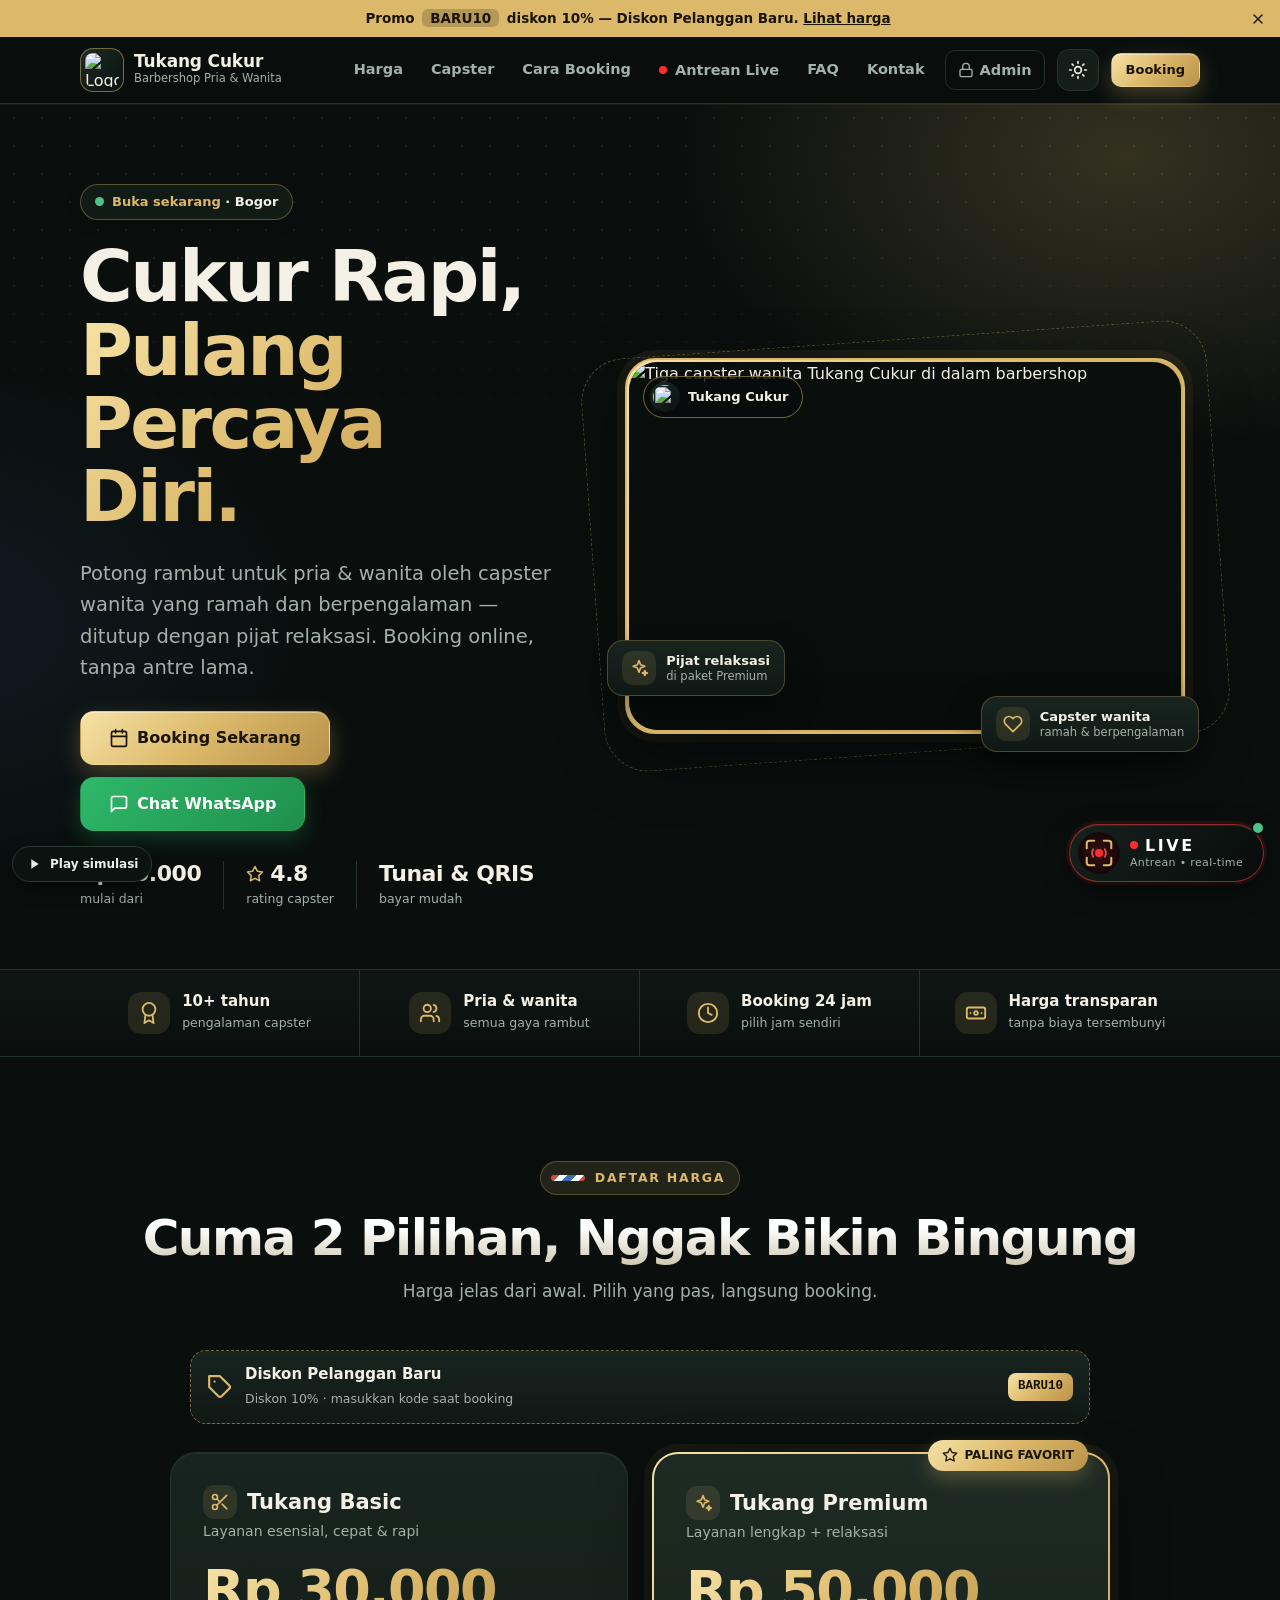
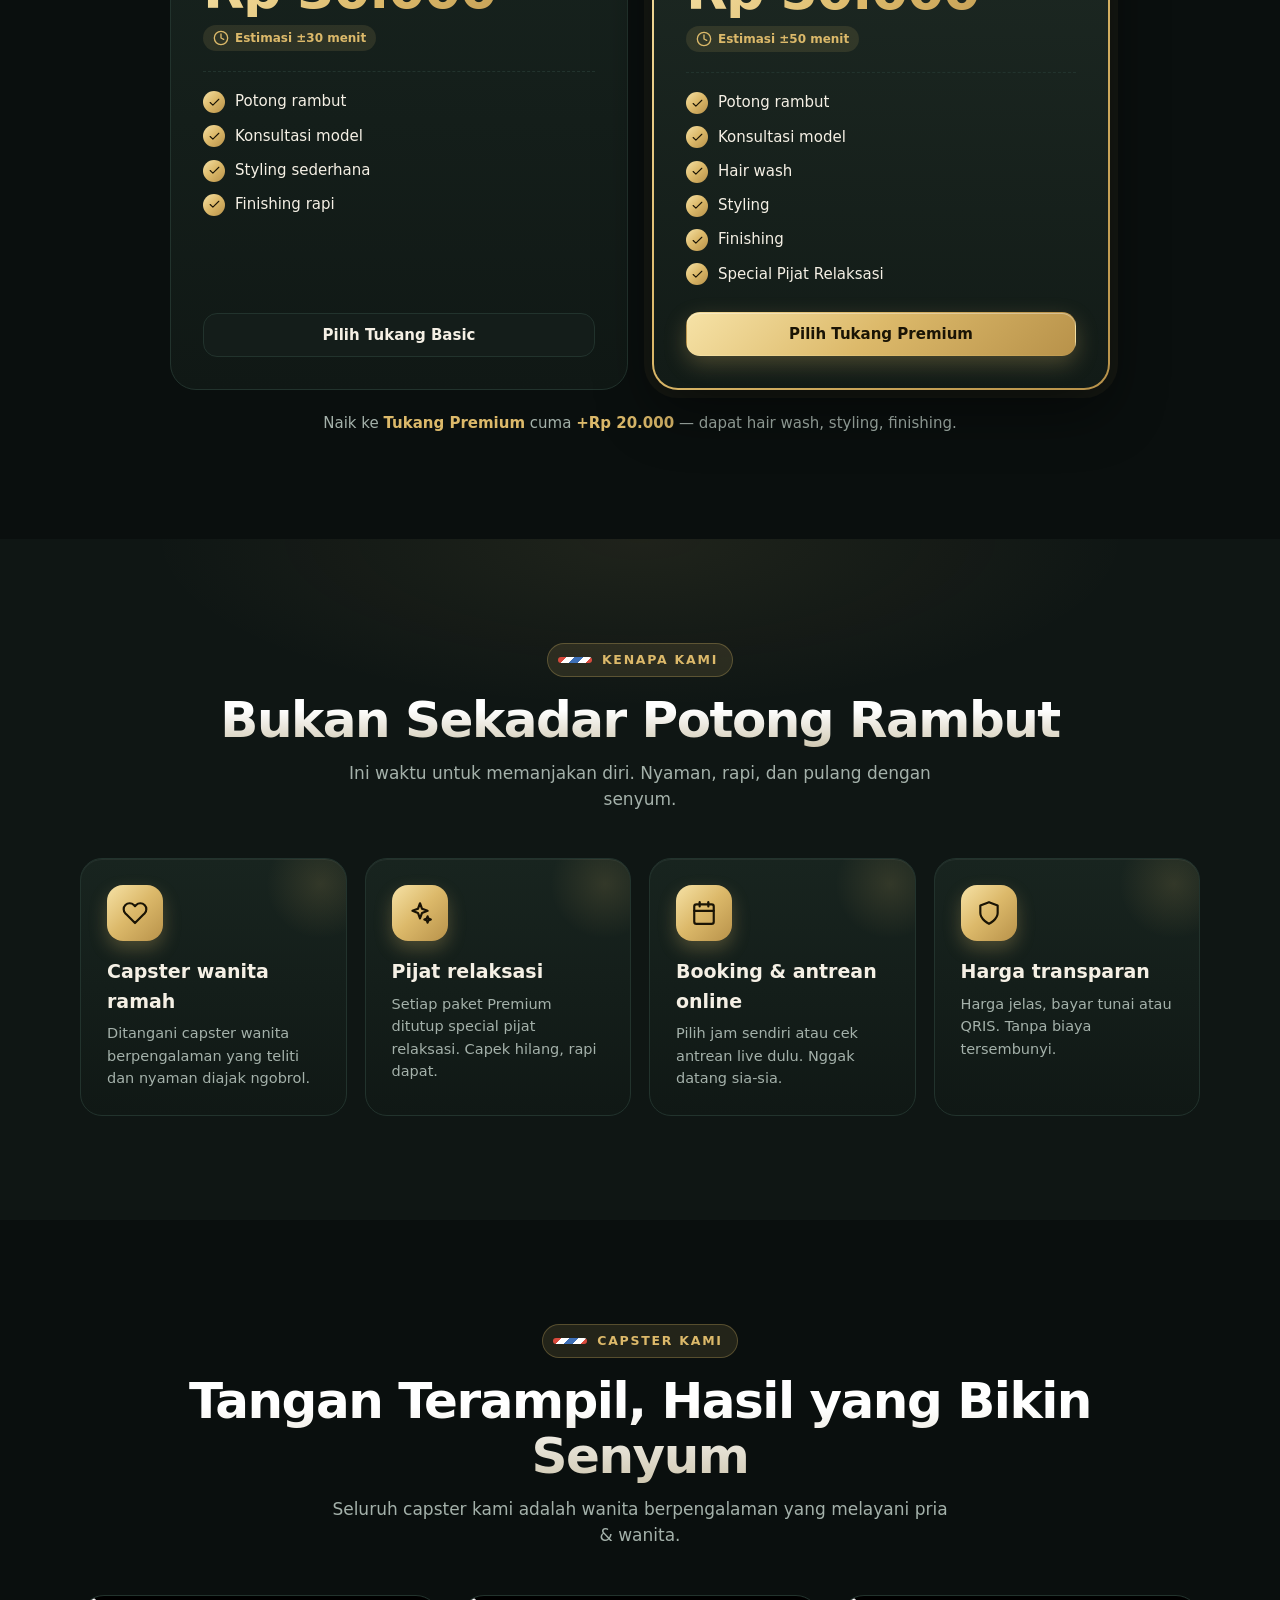
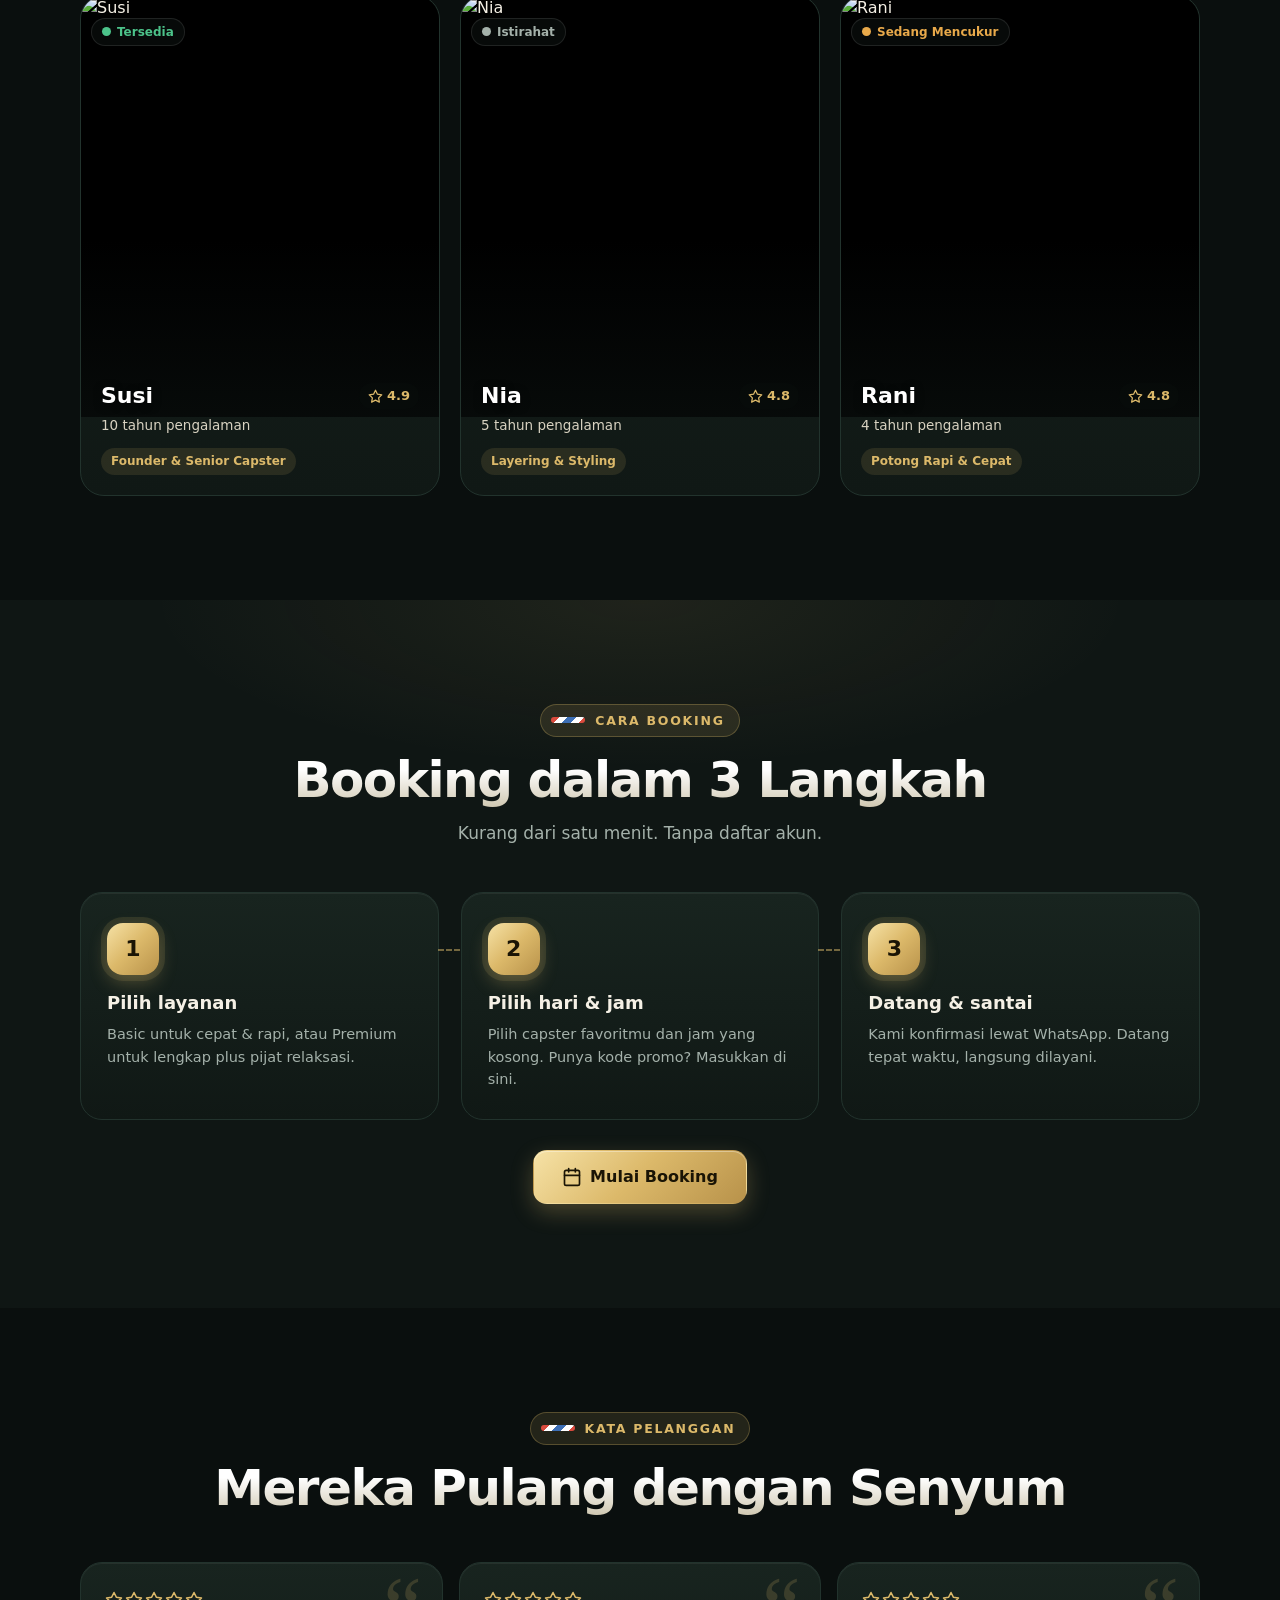
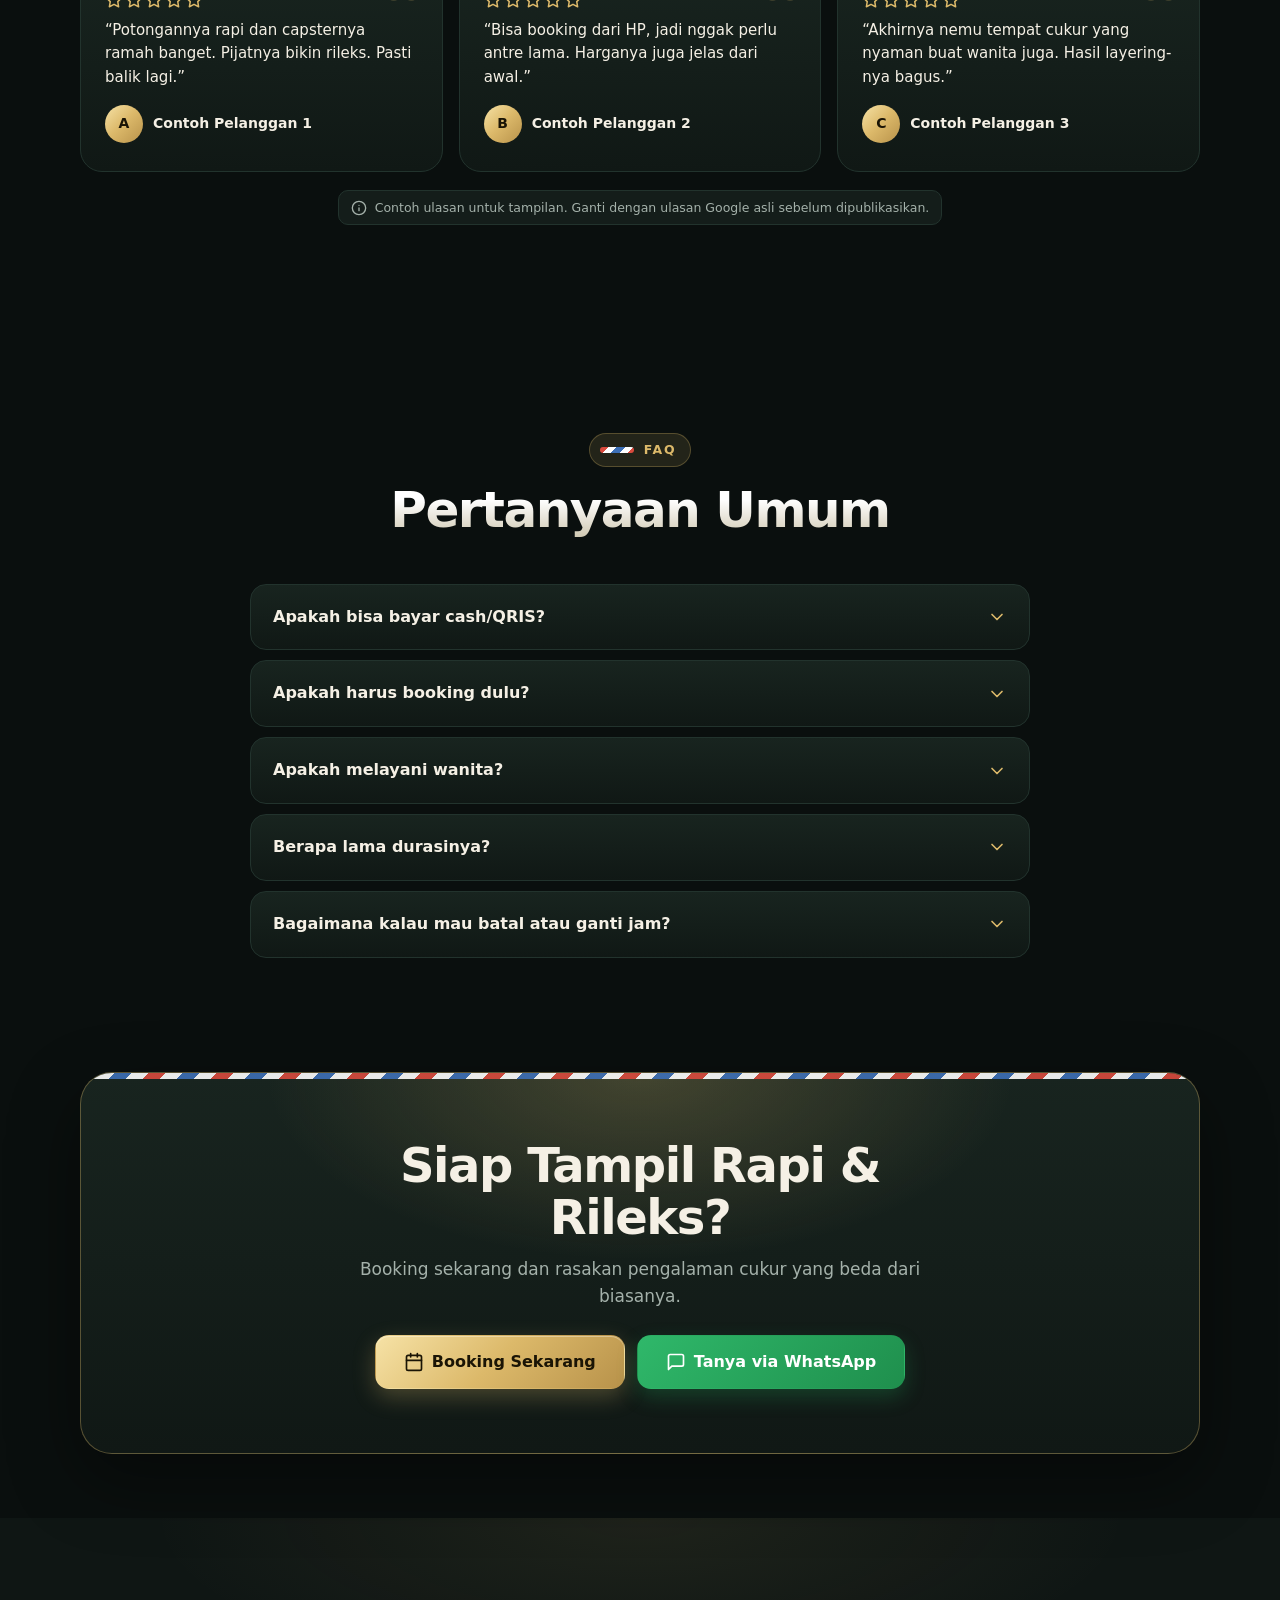
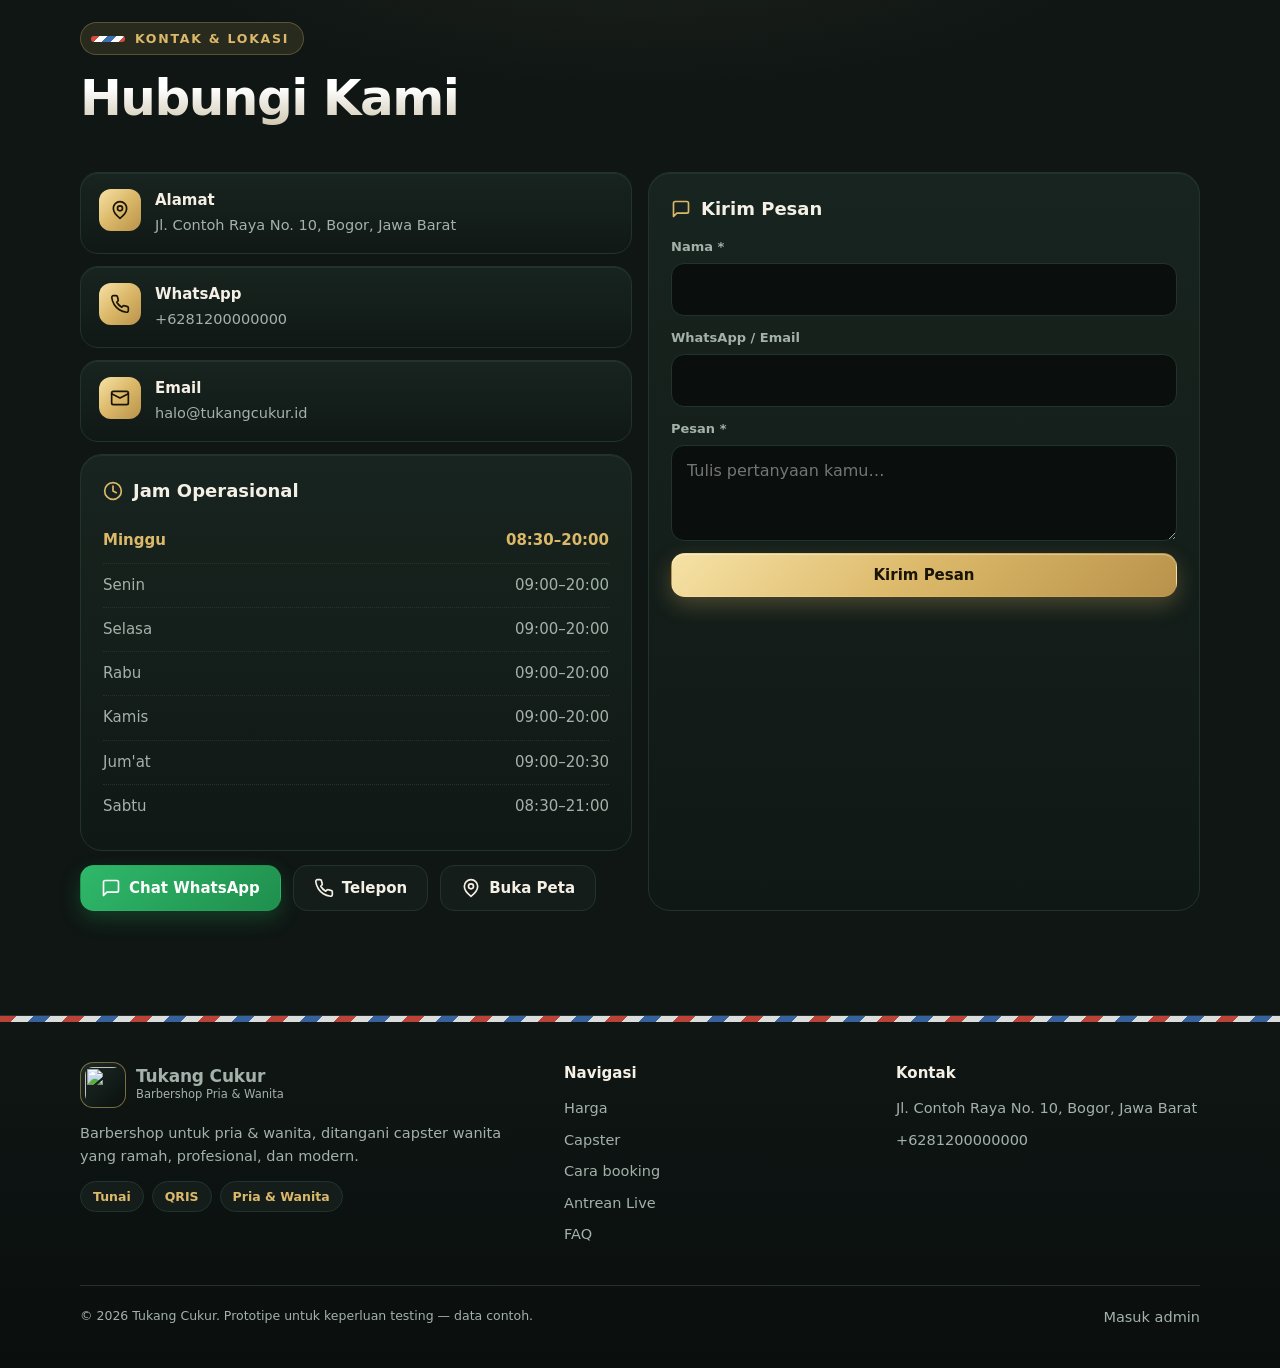
==== commit 482bc2bd: "Add files via upload" ====
--- a/index.html
+++ b/index.html
@@ -1,758 +1,229 @@
-<!DOCTYPE html>
+<!doctype html>
 <html lang="id" data-theme="dark">
 <head>
-<meta charset="UTF-8"/>
-<link rel="icon" href="favicon.png" type="image/png" sizes="64x64">
-<link rel="manifest" href="manifest.webmanifest">
-<link rel="apple-touch-icon" href="icons/apple-touch-icon.png">
-<meta name="mobile-web-app-capable" content="yes"/>
-<meta name="apple-mobile-web-app-capable" content="yes"/>
-<meta name="apple-mobile-web-app-title" content="Tanteh Susi"/>
-<meta name="apple-mobile-web-app-status-bar-style" content="black-translucent"/>
-<meta name="viewport" content="width=device-width,initial-scale=1.0,viewport-fit=cover"/>
-<meta name="theme-color" content="#0C1412"/>
-<meta name="description" content="Capster wanita profesional untuk pria & wanita. Cek antrean live, booking online, dan nikmati special pijat relaksasi setelah cukur. Mulai Rp 30.000."/>
-<link rel="canonical" href="https://benyoriki.github.io/Barbershop/"/>
-<meta property="og:type" content="website"/>
-<meta property="og:site_name" content="Barbershop Tanteh Susi"/>
-<meta property="og:locale" content="id_ID"/>
-<meta property="og:url" content="https://benyoriki.github.io/Barbershop/"/>
-<meta property="og:title" content="Barbershop Tanteh Susi Bogor — Cukur Rapi, Makin Percaya Diri"/>
-<meta property="og:description" content="Capster wanita profesional untuk pria & wanita. Cek antrean live, booking online, dan nikmati special pijat relaksasi setelah cukur. Mulai Rp 30.000."/>
-<meta property="og:image" content="https://benyoriki.github.io/Barbershop/img/og-preview.jpg"/>
-<meta property="og:image:secure_url" content="https://benyoriki.github.io/Barbershop/img/og-preview.jpg"/>
-<meta property="og:image:type" content="image/jpeg"/>
-<meta property="og:image:width" content="1200"/>
-<meta property="og:image:height" content="630"/>
-<meta property="og:image:alt" content="Capster wanita Barbershop Tanteh Susi sedang merapikan rambut pelanggan"/>
-<meta name="twitter:card" content="summary_large_image"/>
-<meta name="twitter:title" content="Barbershop Tanteh Susi Bogor — Cukur Rapi, Makin Percaya Diri"/>
-<meta name="twitter:description" content="Capster wanita profesional untuk pria & wanita. Cek antrean live, booking online, dan nikmati special pijat relaksasi setelah cukur. Mulai Rp 30.000."/>
-<meta name="twitter:image" content="https://benyoriki.github.io/Barbershop/img/og-preview.jpg"/>
-<title>Barbershop Tanteh Susi Bogor — Cukur Rapi, Makin Percaya Diri</title>
-<script>(function(d){var c=d.documentElement;c.className+=' js';try{var t=JSON.parse(localStorage.getItem('tantehSusi_theme'));if(t==='light'||t==='dark'){c.setAttribute('data-theme',t)}}catch(e){}
-if(/Windows NT (5\.|6\.[01])/.test(navigator.userAgent)||(navigator.hardwareConcurrency||4)<=2||(navigator.deviceMemory||4)<=2){c.className+=' lite'}})(document);</script>
-<link rel="preconnect" href="https://fonts.googleapis.com">
-<link rel="preconnect" href="https://fonts.gstatic.com" crossorigin>
-<link href="https://fonts.googleapis.com/css2?family=Bricolage+Grotesque:wght@600;700;800&family=Plus+Jakarta+Sans:wght@400;500;600;700;800&display=swap" rel="stylesheet"/>
-<link rel="stylesheet" href="style.css"/>
+<meta charset="utf-8">
+<meta name="viewport" content="width=device-width,initial-scale=1">
+<title>Tukang Cukur — Barbershop Pria & Wanita di Bogor | Mulai Rp 30.000</title>
+<meta name="description" content="Potong rambut pria & wanita oleh capster wanita berpengalaman di Bogor. Harga mulai Rp 30.000, booking online, cek antrean live, plus pijat relaksasi.">
+<meta name="theme-color" content="#0a0f0e">
+<meta property="og:type" content="website">
+<meta property="og:title" content="Tukang Cukur — Cukur Rapi, Pulang Percaya Diri">
+<meta property="og:description" content="Barbershop pria & wanita di Bogor. Mulai Rp 30.000. Booking online & cek antrean live.">
+<meta property="og:image" content="img/og.jpg">
+<link rel="icon" href="img/favicon.png">
+<link rel="preload" as="image" href="img/logo-t-96.webp">
+<link rel="stylesheet" href="site.css">
+<script type="application/ld+json">{"@context":"https://schema.org","@type":"HairSalon","name":"Tukang Cukur","description":"Barbershop pria & wanita dengan capster wanita berpengalaman","priceRange":"Rp30.000 - Rp50.000","address":{"@type":"PostalAddress","addressLocality":"Bogor","addressRegion":"Jawa Barat","addressCountry":"ID"}}</script>
 </head>
 <body>
-<a href="#beranda" class="skip-link">Lompat ke konten utama</a>
-<div id="scrollProgress"></div>
-
-<!-- LOADER -->
-<div id="loader">
-  <div class="ld-bg"></div>
-  <div class="ld-particles" id="ldParticles"></div>
-  <div class="ld-ring-wrap">
-    <div class="ld-ring"></div>
-    <div class="ld-ring r2"></div>
-    <div class="ld-icon">✂</div>
-  </div>
-  <div class="ld-brandwrap">
-    <div class="ld-brand">TANTEH SUSI</div>
-    <div class="ld-sub" id="ldSub">Menyiapkan pengalaman terbaik…</div>
-  </div>
-  <div class="ld-bar"><div class="ld-fill"></div></div>
-  <div class="ld-pct" id="ldPct">0%</div>
-</div>
-
-<!-- NAVBAR -->
-<nav id="navbar">
-  <div class="nav-c">
-    <div class="n-logo" id="adminTrigger" role="button" tabindex="0" aria-label="Logo">
-      <span class="li">✂</span>
-      <div class="lt"><span class="lm">Tanteh Susi</span><span class="ls">Barbershop Pria &amp; Wanita</span></div>
-    </div>
-    <ul class="n-links" id="navLinks">
-      <li><a href="#beranda" class="nl act">Beranda</a></li>
-      <li><a href="#harga" class="nl">Harga</a></li>
-      <li><a href="#capster" class="nl">Capster</a></li>
-      <li><a href="#antrean" class="nl">Antrean</a></li>
-      <li><a href="#galeri" class="nl">Galeri</a></li>
-      <li><a href="#faq" class="nl">FAQ</a></li>
-      <li><a href="#lokasi" class="nl">Lokasi</a></li>
-    </ul>
-    <div class="n-act">
-      <button class="theme-btn" id="themeBtn" aria-label="Ganti tema">🌙</button>
-      <button class="n-cta" id="navBookBtn">📅 Booking</button>
-      <button class="hbg" id="hbg" aria-label="Menu" aria-expanded="false"><span></span><span></span><span></span></button>
-    </div>
-  </div>
-</nav>
-<div class="nav-scrim" id="navScrim"></div>
+
+<div id="loader" title="Ketuk untuk melewati"><div class="box"><div class="ld-logo"><span class="ld-ring"></span><img src="img/logo-t-192.webp" width="120" height="120" alt="Logo Tukang Cukur"></div><div class="nm">Tukang Cukur</div><div class="sb">Barbershop Pria &amp; Wanita</div><div class="bar"><i></i></div><div class="skip">Menyiapkan tampilan terbaik&hellip;</div></div><div class="ld-foot"><div class="ld-credit">Sistem &amp; Website Developer<a href="https://benyoriki.com" target="_blank" rel="noopener">benyoriki.com</a></div><div class="ld-pole"></div></div></div>
+<script>(function(){var s=1;try{var n=performance.getEntriesByType("navigation")[0],t=n?n.type:"navigate";if(t==="back_forward")s=0;else if(t==="navigate"&&document.referrer&&document.referrer.indexOf(location.origin)===0)s=0}catch(e){}if(!s){var l=document.getElementById("loader");if(l)l.parentNode.removeChild(l)}})()</script>
+
+<div class="promobar" id="promobar" hidden><span id="promoText"></span><button type="button" id="promoX" aria-label="Tutup"><svg class="i sm"><use href="#i-x"/></svg></button></div>
+
+<header class="top">
+  <div class="wrap">
+    <a class="brand" href="#top"><img src="img/logo-t-96.webp" width="42" height="42" alt="Logo"><span><b data-brand>Tukang Cukur</b><small data-tag>Barbershop Pria &amp; Wanita</small></span></a>
+    <nav class="links" aria-label="Menu utama"><a href="#harga">Harga</a><a href="#capster">Capster</a><a href="#cara">Cara Booking</a><a href="#" data-live class="livelink"><i class="ld"></i>Antrean Live</a><a href="#faq">FAQ</a><a href="#kontak">Kontak</a><a href="admin.html" class="adm" rel="nofollow"><svg class="i sm"><use href="#i-lock"/></svg>Admin</a></nav>
+    <span class="status-pill"><i class="dot" id="hdDot"></i><span id="hdStatus">Memuat…</span></span>
+    <button class="iconbtn" id="theme" type="button" aria-label="Ganti tema"><svg class="i"><use href="#i-sun"/></svg></button>
+    <button class="btn gold sm" type="button" data-open>Booking</button>
+    <button class="iconbtn" id="burger" type="button" aria-label="Menu"><svg class="i"><use href="#i-menu"/></svg></button>
+  </div>
+</header>
+<div class="menu" id="menu"><div class="in"><a href="#harga">Harga</a><a href="#capster">Capster</a><a href="#cara">Cara Booking</a><a href="#" data-live class="livelink"><i class="ld"></i>Antrean Live</a><a href="#faq">FAQ</a><a href="#kontak">Kontak</a><a href="admin.html" rel="nofollow"><svg class="i sm"><use href="#i-lock"/></svg> Masuk Admin</a></div></div>
+
+<main id="top">
 
 <!-- HERO -->
-<section class="hero" id="beranda">
-  <div class="h-bg"></div>
-  <div class="h-c">
+<section class="hero"><div class="wrap">
+  <div class="hero-grid">
     <div>
-      <div class="h-badge"><span>✨</span><span>Capster wanita, untuk semua · Bogor</span></div>
-      <h1 class="h-title">Cukur Rapi.<em>Makin Percaya Diri.</em></h1>
-      <p class="h-sub">Potong rambut untuk pria &amp; wanita, ditangani capster wanita yang ramah dan berpengalaman — ditutup dengan special pijat relaksasi setelah selesai.</p>
-      <div class="h-cta">
-        <button class="btn-pri" id="heroBookBtn">✂️ Booking Sekarang</button>
-        <a href="#antrean" class="btn-ghost">👀 Cek Antrean Live</a>
+      <span class="pill"><i class="dot ok" id="heroDot"></i><span><b class="gold" id="heroStatus">Buka hari ini</b> · Bogor</span></span>
+      <h1>Cukur Rapi,<em>Pulang Percaya Diri.</em></h1>
+      <p class="lead">Potong rambut untuk pria &amp; wanita oleh capster wanita yang ramah dan berpengalaman — ditutup dengan pijat relaksasi. Booking online, tanpa antre lama.</p>
+      <div class="cta-row">
+        <button class="btn gold lg" type="button" data-open><svg class="i"><use href="#i-calendar"/></svg>Booking Sekarang</button>
+        <a class="btn wa lg" id="heroWa" href="#kontak" target="_blank" rel="noopener"><svg class="i"><use href="#i-message"/></svg>Chat WhatsApp</a>
       </div>
-      <div class="h-crew">
-        <div class="h-crew-av" aria-hidden="true">
-          <img src="img/capster-susi.jpg" width="46" height="46" alt="" decoding="async"/><img src="img/capster-nia.jpg" width="46" height="46" alt="" decoding="async"/><img src="img/capster-rani.jpg" width="46" height="46" alt="" decoding="async"/><img src="img/capster-dinda.jpg" width="46" height="46" alt="" decoding="async"/><img src="img/capster-wulan.jpg" width="46" height="46" alt="" decoding="async"/>
-        </div>
-        <p><strong>5 capster wanita berpengalaman</strong>Melayani pria &amp; wanita</p>
-      </div>
-      <div class="h-stats">
-        <div><div class="st-n" id="statCust">—</div><div class="st-l">Pelanggan Dilayani</div></div>
-        <div><div class="st-n" id="statCap">—</div><div class="st-l">Capster Wanita</div></div>
-        <div><div class="st-n">5★</div><div class="st-l">Pijat Relaksasi</div></div>
+      <div class="hstats">
+        <div><b id="fromPrice">Rp 30.000</b><small>mulai dari</small></div>
+        <div><b><svg class="i"><use href="#i-star"/></svg><span id="avgRating">4.8</span></b><small>rating capster</small></div>
+        <div><b>Tunai &amp; QRIS</b><small>bayar mudah</small></div>
       </div>
     </div>
+    <div class="hero-vis">
+      <div class="glow"></div><div class="ring"></div>
+      <div class="frame"><div class="fi"><img src="img/hero.webp" srcset="img/hero-640.webp 640w, img/hero.webp 1000w" sizes="(max-width:960px) 92vw, 540px" width="1000" height="667" alt="Tiga capster wanita Tukang Cukur di dalam barbershop"><span class="hv-badge"><img src="img/logo-t-96.webp" width="30" height="30" alt=""><b>Tukang Cukur</b></span></div></div>
+      <div class="float f2"><span class="ico"><svg class="i"><use href="#i-heart"/></svg></span><span>Capster wanita<small>ramah &amp; berpengalaman</small></span></div>
+      <div class="float f1"><span class="ico"><svg class="i"><use href="#i-sparkles"/></svg></span><span>Pijat relaksasi<small>di paket Premium</small></span></div>
+    </div>
+  </div>
+
+</div></section>
+
+<!-- TRUST -->
+<div class="trust"><div class="wrap">
+  <div class="t"><svg class="i"><use href="#i-award"/></svg><div><b><span id="tYears">10</span>+ tahun</b><small>pengalaman capster</small></div></div>
+  <div class="t"><svg class="i"><use href="#i-users"/></svg><div><b>Pria &amp; wanita</b><small>semua gaya rambut</small></div></div>
+  <div class="t"><svg class="i"><use href="#i-clock"/></svg><div><b>Booking 24 jam</b><small>pilih jam sendiri</small></div></div>
+  <div class="t"><svg class="i"><use href="#i-banknote"/></svg><div><b>Harga transparan</b><small>tanpa biaya tersembunyi</small></div></div>
+</div></div>
+
+<!-- HARGA -->
+<section class="sec" id="harga"><div class="wrap">
+  <div class="head c"><div class="eyebrow"><i></i>Daftar harga</div><h2>Cuma <span id="planCount">2</span> Pilihan, Nggak Bikin Bingung</h2><p class="sub">Harga jelas dari awal. Pilih yang pas, langsung booking.</p></div>
+  <div class="promos" id="promos"></div>
+  <div class="plans" id="plans">
+    <div class="card plan"><h3><svg class="i"><use href="#i-scissors"/></svg>Tukang Basic</h3><div class="d">Layanan esensial, cepat &amp; rapi</div><div class="amt">Rp 30.000</div><ul><li><span class="ck"><svg class="i"><use href="#i-check"/></svg></span>Potong rambut</li><li><span class="ck"><svg class="i"><use href="#i-check"/></svg></span>Konsultasi model</li><li><span class="ck"><svg class="i"><use href="#i-check"/></svg></span>Styling sederhana</li><li><span class="ck"><svg class="i"><use href="#i-check"/></svg></span>Finishing rapi</li></ul><button class="btn block" type="button" data-open>Pilih Tukang Basic</button></div>
+    <div class="card plan pop"><span class="badge"><svg class="i sm"><use href="#i-star"/></svg>PALING FAVORIT</span><h3><svg class="i"><use href="#i-sparkles"/></svg>Tukang Premium</h3><div class="d">Layanan lengkap + relaksasi</div><div class="amt">Rp 50.000</div><ul><li><span class="ck"><svg class="i"><use href="#i-check"/></svg></span>Potong rambut</li><li><span class="ck"><svg class="i"><use href="#i-check"/></svg></span>Konsultasi model</li><li><span class="ck"><svg class="i"><use href="#i-check"/></svg></span>Hair wash</li><li><span class="ck"><svg class="i"><use href="#i-check"/></svg></span>Styling &amp; finishing</li><li><span class="ck"><svg class="i"><use href="#i-check"/></svg></span>Special Pijat Relaksasi</li></ul><button class="btn gold block" type="button" data-open>Pilih Tukang Premium</button></div>
+  </div>
+  <p class="upsell" id="upsell"></p>
+</div></section>
+
+<!-- KENAPA -->
+<section class="sec alt" id="kenapa"><div class="wrap">
+  <div class="head c"><div class="eyebrow"><i></i>Kenapa kami</div><h2>Bukan Sekadar Potong Rambut</h2><p class="sub">Ini waktu untuk memanjakan diri. Nyaman, rapi, dan pulang dengan senyum.</p></div>
+  <div class="grid4 bento">
+    <div class="card benefit"><div class="ico"><svg class="i"><use href="#i-heart"/></svg></div><h3>Capster wanita ramah</h3><p>Ditangani capster wanita berpengalaman yang teliti dan nyaman diajak ngobrol.</p></div>
+    <div class="card benefit"><div class="ico"><svg class="i"><use href="#i-sparkles"/></svg></div><h3>Pijat relaksasi</h3><p>Setiap paket Premium ditutup special pijat relaksasi. Capek hilang, rapi dapat.</p></div>
+    <div class="card benefit"><div class="ico"><svg class="i"><use href="#i-calendar"/></svg></div><h3>Booking &amp; antrean online</h3><p>Pilih jam sendiri atau cek antrean live dulu. Nggak datang sia-sia.</p></div>
+    <div class="card benefit"><div class="ico"><svg class="i"><use href="#i-shield"/></svg></div><h3>Harga transparan</h3><p>Harga jelas, bayar tunai atau QRIS. Tanpa biaya tersembunyi.</p></div>
+  </div>
+</div></section>
+
+<!-- CAPSTER -->
+<section class="sec" id="capster"><div class="wrap">
+  <div class="head c"><div class="eyebrow"><i></i>Capster kami</div><h2>Tangan Terampil, Hasil yang Bikin Senyum</h2><p class="sub">Seluruh capster kami adalah wanita berpengalaman yang melayani pria &amp; wanita.</p></div>
+  <div class="caps" id="caps">
+    <div class="card cap"><div class="ph"><img src="img/capster1.webp" width="332" height="391" alt="Susi, founder dan senior capster" loading="lazy" decoding="async"><span class="tag ok"><i class="dot ok"></i>Tersedia</span></div><div class="in"><h3>Susi <span><svg class="i"><use href="#i-star"/></svg>4.9</span></h3><p>10 tahun pengalaman</p><span class="tag">Founder &amp; Senior Capster</span></div></div>
+    <div class="card cap"><div class="ph"><img src="img/capster2.webp" width="332" height="391" alt="Nia, spesialis layering dan styling" loading="lazy" decoding="async"><span class="tag ok"><i class="dot ok"></i>Tersedia</span></div><div class="in"><h3>Nia <span><svg class="i"><use href="#i-star"/></svg>4.8</span></h3><p>5 tahun pengalaman</p><span class="tag">Layering &amp; Styling</span></div></div>
+    <div class="card cap"><div class="ph"><img src="img/capster3.webp" width="332" height="391" alt="Rani, spesialis potong rapi dan cepat" loading="lazy" decoding="async"><span class="tag warn"><i class="dot warn"></i>Sedang Mencukur</span></div><div class="in"><h3>Rani <span><svg class="i"><use href="#i-star"/></svg>4.8</span></h3><p>4 tahun pengalaman</p><span class="tag">Potong Rapi &amp; Cepat</span></div></div>
+  </div>
+</div></section>
+
+<!-- CARA BOOKING -->
+<section class="sec alt" id="cara"><div class="wrap">
+  <div class="head c"><div class="eyebrow"><i></i>Cara booking</div><h2>Booking dalam 3 Langkah</h2><p class="sub">Kurang dari satu menit. Tanpa daftar akun.</p></div>
+  <div class="steps">
+    <div class="card step"><div class="n">1</div><h3>Pilih layanan</h3><p>Basic untuk cepat &amp; rapi, atau Premium untuk lengkap plus pijat relaksasi.</p></div>
+    <div class="card step"><div class="n">2</div><h3>Pilih hari &amp; jam</h3><p>Pilih capster favoritmu dan jam yang kosong. Punya kode promo? Masukkan di sini.</p></div>
+    <div class="card step"><div class="n">3</div><h3>Datang &amp; santai</h3><p>Kami konfirmasi lewat WhatsApp. Datang tepat waktu, langsung dilayani.</p></div>
+  </div>
+  <div class="cta-row" style="justify-content:center;margin-top:30px"><button class="btn gold lg" type="button" data-open><svg class="i"><use href="#i-calendar"/></svg>Mulai Booking</button></div>
+</div></section>
+
+<!-- ULASAN (CONTOH) -->
+<section class="sec" id="ulasan"><div class="wrap">
+  <div class="head c"><div class="eyebrow"><i></i>Kata pelanggan</div><h2>Mereka Pulang dengan Senyum</h2></div>
+  <div class="rev">
+    <div class="card"><div class="stars"><svg class="i"><use href="#i-star"/></svg><svg class="i"><use href="#i-star"/></svg><svg class="i"><use href="#i-star"/></svg><svg class="i"><use href="#i-star"/></svg><svg class="i"><use href="#i-star"/></svg></div><p>“Potongannya rapi dan capsternya ramah banget. Pijatnya bikin rileks. Pasti balik lagi.”</p><div class="who"><span class="av">A</span>Contoh Pelanggan 1</div></div>
+    <div class="card"><div class="stars"><svg class="i"><use href="#i-star"/></svg><svg class="i"><use href="#i-star"/></svg><svg class="i"><use href="#i-star"/></svg><svg class="i"><use href="#i-star"/></svg><svg class="i"><use href="#i-star"/></svg></div><p>“Bisa booking dari HP, jadi nggak perlu antre lama. Harganya juga jelas dari awal.”</p><div class="who"><span class="av">B</span>Contoh Pelanggan 2</div></div>
+    <div class="card"><div class="stars"><svg class="i"><use href="#i-star"/></svg><svg class="i"><use href="#i-star"/></svg><svg class="i"><use href="#i-star"/></svg><svg class="i"><use href="#i-star"/></svg><svg class="i"><use href="#i-star"/></svg></div><p>“Akhirnya nemu tempat cukur yang nyaman buat wanita juga. Hasil layering-nya bagus.”</p><div class="who"><span class="av">C</span>Contoh Pelanggan 3</div></div>
+  </div>
+  <div style="text-align:center"><span class="note"><svg class="i sm"><use href="#i-info"/></svg>Contoh ulasan untuk tampilan. Ganti dengan ulasan Google asli sebelum dipublikasikan.</span></div>
+</div></section>
+
+<!-- FAQ -->
+<section class="sec" id="faq"><div class="wrap">
+  <div class="head c"><div class="eyebrow"><i></i>FAQ</div><h2>Pertanyaan Umum</h2></div>
+  <div class="faq">
+    <details><summary>Apakah bisa bayar cash/QRIS?<svg class="i"><use href="#i-chevron-down"/></svg></summary><p>Bisa. Kami menerima pembayaran tunai dan QRIS.</p></details>
+    <details><summary>Apakah harus booking dulu?<svg class="i"><use href="#i-chevron-down"/></svg></summary><p>Tidak wajib. Kamu bisa ambil nomor antrean walk-in, tapi booking menjamin slot waktumu.</p></details>
+    <details><summary>Apakah melayani wanita?<svg class="i"><use href="#i-chevron-down"/></svg></summary><p>Ya. Kami melayani pria dan wanita, ditangani capster wanita berpengalaman.</p></details>
+    <details><summary>Berapa lama durasinya?<svg class="i"><use href="#i-chevron-down"/></svg></summary><p>Paket Basic sekitar 30 menit, Premium sekitar 50 menit.</p></details>
+    <details><summary>Bagaimana kalau mau batal atau ganti jam?<svg class="i"><use href="#i-chevron-down"/></svg></summary><p>Hubungi kami lewat WhatsApp sebelum jadwal. Kami bantu atur ulang.</p></details>
+  </div>
+</div></section>
+
+<!-- CTA AKHIR -->
+<section style="padding:0 0 64px"><div class="wrap"><div class="cta"><div class="pole"></div><div class="in">
+  <h2>Siap Tampil Rapi &amp; Rileks?</h2>
+  <p class="sub">Booking sekarang dan rasakan pengalaman cukur yang beda dari biasanya.</p>
+  <div class="cta-row"><button class="btn gold lg" type="button" data-open><svg class="i"><use href="#i-calendar"/></svg>Booking Sekarang</button><a class="btn wa lg" id="ctaWa" href="#kontak" target="_blank" rel="noopener"><svg class="i"><use href="#i-message"/></svg>Tanya via WhatsApp</a></div>
+</div></div></div></section>
+
+<!-- KONTAK -->
+<section class="sec alt" id="kontak"><div class="wrap">
+  <div class="head"><div class="eyebrow"><i></i>Kontak &amp; lokasi</div><h2>Hubungi Kami</h2></div>
+  <div class="two" style="margin-top:0">
     <div>
-      <div class="live-card">
-        <div class="lc-top">
-          <span class="lc-live" id="lcLive"><span class="pulse-dot"></span> LIVE SEKARANG</span>
-          <span class="lc-clock" id="liveClock">00:00:00</span>
-        </div>
-        <div class="lc-status">
-          <span class="lc-status-badge" id="lcStatusBadge">—</span>
-        </div>
-        <div class="lc-status-sub" id="lcStatusSub" style="margin-bottom:16px">Memuat status…</div>
-        <div class="lc-grid">
-          <div class="lc-item"><div class="lc-num" id="lcQueue">0</div><div class="lc-lbl">Antrean</div></div>
-          <div class="lc-item"><div class="lc-num" id="lcServing">0</div><div class="lc-lbl">Dicukur</div></div>
-          <div class="lc-item"><div class="lc-num" id="lcWait">—</div><div class="lc-lbl">Est. Tunggu</div></div>
-        </div>
-        <div class="lc-crowd" id="lcCrowd"><span id="lcCrowdTxt">Memuat status keramaian…</span></div>
-        <button class="lc-detail-btn" id="lcDetailBtn">Cek Detail Antrean</button>
-      </div>
+      <div class="card info"><span class="bx"><svg class="i"><use href="#i-map-pin"/></svg></span><div><b>Alamat</b><span id="cAddr">Jl. Contoh Raya No. 10, Bogor, Jawa Barat</span></div></div>
+      <div class="card info"><span class="bx"><svg class="i"><use href="#i-phone"/></svg></span><div><b>WhatsApp</b><span id="cWa">+6281200000000</span></div></div>
+      <div class="card info"><span class="bx"><svg class="i"><use href="#i-mail"/></svg></span><div><b>Email</b><span id="cMail">halo@tukangcukur.id</span></div></div>
+      <div class="card"><h3 class="t"><svg class="i"><use href="#i-clock"/></svg>Jam Operasional</h3><ul class="hours" id="hours"></ul></div>
+      <div class="cta-row" style="margin-top:14px"><a class="btn wa" id="waBtn" href="#kontak" target="_blank" rel="noopener"><svg class="i"><use href="#i-message"/></svg>Chat WhatsApp</a><a class="btn" id="telBtn" href="#kontak"><svg class="i"><use href="#i-phone"/></svg>Telepon</a><a class="btn" id="mapBtn" href="#kontak" target="_blank" rel="noopener"><svg class="i"><use href="#i-map-pin"/></svg>Buka Peta</a></div>
     </div>
-  <div class="qb-widget">
-    <div class="qb-title">Mau cukur kapan?</div>
-    <div class="qb-fields">
-      <div class="qb-row">
-        <select id="qbDay" aria-label="Hari"><option value="today">Hari Ini</option><option value="tomorrow">Besok</option></select>
-        <select id="qbTime" aria-label="Jam"></select>
-        <select id="qbService" aria-label="Layanan"></select>
-      </div>
-      <button class="qb-btn" id="qbCheckBtn">Cek slot</button>
-    </div>
-    <div class="qb-result" id="qbResult"></div>
-  </div>
-  </div>
-</section>
-
-<!-- TICKER -->
-<div class="ticker">
-  <div class="tk-track" id="tkTrack"></div>
+    <div class="card"><h3 class="t"><svg class="i"><use href="#i-message"/></svg>Kirim Pesan</h3>
+      <form id="msgForm">
+        <div class="field"><label for="mName">Nama *</label><input id="mName" name="name" required autocomplete="name"></div>
+        <div class="field"><label for="mContact">WhatsApp / Email</label><input id="mContact" name="contact"></div>
+        <div class="field"><label for="mText">Pesan *</label><textarea id="mText" name="text" required placeholder="Tulis pertanyaan kamu…"></textarea></div>
+        <button class="btn gold block" type="submit">Kirim Pesan</button>
+      </form></div>
+  </div>
+</div></section>
+</main>
+
+<footer><div class="wrap">
+  <div class="g">
+    <div><a class="brand" href="#top" style="margin-bottom:14px"><img src="img/logo-t-96.webp" width="42" height="42" alt="" loading="lazy"><span><b data-brand>Tukang Cukur</b><small data-tag>Barbershop Pria &amp; Wanita</small></span></a><p>Barbershop untuk pria &amp; wanita, ditangani capster wanita yang ramah, profesional, dan modern.</p><div class="chips"><span>Tunai</span><span>QRIS</span><span>Pria &amp; Wanita</span></div></div>
+    <div><h4>Navigasi</h4><a href="#harga">Harga</a><a href="#capster">Capster</a><a href="#cara">Cara booking</a><a href="#" data-live>Antrean Live</a><a href="#faq">FAQ</a></div>
+    <div><h4>Kontak</h4><p id="fAddr"></p><p id="fWa"></p></div>
+  </div>
+  <div class="copy"><span>© <span id="yr">2026</span> <span data-brand>Tukang Cukur</span>. Prototipe untuk keperluan testing — data contoh.</span><a href="admin.html" rel="nofollow">Masuk admin</a></div>
+</div></footer>
+
+<!-- antrean live: tombol chat + panel -->
+<button class="livefab" id="liveFab" type="button" aria-expanded="false" aria-controls="livePanel" aria-label="Antrean live"><span class="rec"><svg viewBox="0 0 44 44" aria-hidden="true"><path class="vf" d="M4 15V8a4 4 0 0 1 4-4h7M29 4h7a4 4 0 0 1 4 4v7M40 29v7a4 4 0 0 1-4 4h-7M15 40H8a4 4 0 0 1-4-4v-7"/><path class="wv" d="M13.5 16.5a11 11 0 0 0 0 11M30.5 16.5a11 11 0 0 1 0 11"/><circle class="dot" cx="22" cy="22" r="6"/></svg></span><span class="lbl"><b><i class="d"></i>LIVE</b><small>Antrean &bull; real-time</small></span><span class="tg">LIVE</span><span class="bdg" id="liveBdg">0</span></button>
+<div class="livepanel" id="livePanel" role="dialog" aria-label="Antrean live">
+  <div class="lp-head"><span class="lp-ico"><svg viewBox="0 0 44 44" aria-hidden="true"><path d="M4 15V8a4 4 0 0 1 4-4h7M29 4h7a4 4 0 0 1 4 4v7M40 29v7a4 4 0 0 1-4 4h-7M15 40H8a4 4 0 0 1-4-4v-7" fill="none" stroke="#dcb96a" stroke-width="3" stroke-linecap="round"/><circle cx="22" cy="22" r="6" fill="#ff2d2d"/></svg></span><div class="lp-t"><b>Antrean Live<em class="lv">LIVE</em></b><small><i class="dot" id="lpDot"></i><span id="lpStatus">Memuat…</span></small></div><button type="button" class="lp-x" id="liveX" aria-label="Tutup"><svg class="i sm"><use href="#i-x"/></svg></button></div>
+  <div class="lp-body">
+    <div class="lp-stats"><div class="s1"><span class="si"><svg class="i"><use href="#i-users"/></svg></span><b id="lpWait">0</b><small>Menunggu</small></div><div class="s2"><span class="si"><svg class="i"><use href="#i-scissors"/></svg></span><b id="lpServ">0</b><small>Dicukur</small></div><div class="s3"><span class="si"><svg class="i"><use href="#i-clock"/></svg></span><b id="lpEst">—</b><small>Est. tunggu</small></div></div>
+    <div class="lp-msg" id="lpMsg">Memuat data antrean…</div>
+    <div class="lp-sec"><h4>Capster hari ini<em id="lpCapN"></em></h4><div id="lpCaps"></div></div>
+    <div class="lp-sec"><h4>Antrean berikutnya</h4><div id="lpNext"></div></div>
+  </div>
+  <div class="lp-foot"><button class="btn gold" type="button" data-queue><svg class="i sm"><use href="#i-ticket"/></svg>Ambil nomor</button><button class="btn" type="button" data-open><svg class="i sm"><use href="#i-calendar"/></svg>Booking</button></div>
 </div>
 
-<!-- SMART / JAM OPERASIONAL -->
-<section class="section" id="status-section">
-  <div class="container">
-    <div class="sec-hdr" data-r>
-      <div class="sec-lbl">Status sekarang</div>
-      <h2 class="sec-title">Harus Antre Sekarang?</h2>
-      <p class="sec-desc">Cek dulu kondisi antreannya sebelum datang, biar nggak datang sia-sia.</p>
-    </div>
-    <div class="smart-grid">
-      <div class="smart-card">
-        <div class="smart-q">Kondisi saat ini</div>
-        <div class="smart-ans" id="smartAns">—</div>
-        <p class="smart-desc" id="smartDesc">Memuat data antrean…</p>
-        <div class="smart-cta">
-          <button class="btn-pri" id="smartBookBtn">📅 Booking + DP</button>
-          <button class="btn-ghost" id="smartQueueBtn">🎫 Ambil Antrean</button>
-        </div>
-      </div>
-      <div class="hours-card">
-        <h3>🕐 Jam Operasional</h3>
-        <div id="hoursList"></div>
-        <div class="hours-note" id="hoursNote">Memuat…</div>
-      </div>
-    </div>
-  </div>
-</section>
-
-<!-- HARGA -->
-<section class="section alt" id="harga">
-  <div class="container">
-    <div class="sec-hdr" data-r>
-      <div class="sec-lbl">Daftar harga</div>
-      <h2 class="sec-title">Cuma 2 Pilihan, Nggak Bikin Bingung</h2>
-      <p class="sec-desc">Harga transparan, tanpa biaya tersembunyi.</p>
-    </div>
-    <div class="price-grid" id="priceGrid"></div>
-    <div class="compare-wrap">
-      <table class="compare-tbl">
-        <thead><tr><th>Perbandingan</th><th>Basic</th><th>Premium</th></tr></thead>
-        <tbody>
-          <tr><td>Potong rambut</td><td class="ck">✓</td><td class="ck">✓</td></tr>
-          <tr><td>Konsultasi model</td><td class="ck">✓</td><td class="ck">✓</td></tr>
-          <tr><td>Styling</td><td class="ck">✓</td><td class="ck">✓</td></tr>
-          <tr><td>Hair wash</td><td class="dash">—</td><td class="ck">✓</td></tr>
-          <tr><td>Special pijat relaksasi</td><td class="dash">—</td><td class="ck">✓</td></tr>
-          <tr><td>Harga</td><td id="cmpBasicPrice">—</td><td id="cmpPremiumPrice">—</td></tr>
-        </tbody>
-      </table>
-    </div>
-  </div>
-</section>
-
-<!-- SPECIAL RELAX -->
-<section class="section">
-  <div class="container">
-    <div class="relax-sec" data-r>
-      <div class="relax-grid">
-        <div>
-          <span class="relax-badge">💆 Special relax</span>
-          <h2 class="relax-title">Selesai Cukur, Jangan Langsung Pulang.</h2>
-          <p class="relax-txt">Di Barbershop Tanteh Susi, pengalaman tidak berhenti setelah rambut selesai dirapikan. Untuk layanan Premium, kamu mendapatkan special pijat relaksasi singkat setelah cukur.</p>
-          <div class="relax-meta">
-            <div><strong id="relaxDur">±5–10 menit</strong><span>Durasi</span></div>
-            <div><strong>Premium</strong><span>Termasuk Paket</span></div>
-            <div><strong>Relaksasi</strong><span>Bukan Terapi Medis</span></div>
-          </div>
-        </div>
-        <div class="relax-visual"><div class="relax-ring"></div><div class="relax-icon">💆‍♀️</div></div>
-      </div>
-    </div>
-  </div>
-</section>
-
-<!-- CARA BOOKING -->
-<section class="section alt">
-  <div class="container">
-    <div class="sec-hdr" data-r>
-      <div class="sec-lbl">Cara booking</div>
-      <h2 class="sec-title">Booking Dulu, Datang Lebih Santai</h2>
-    </div>
-    <div class="how-grid">
-      <div class="how-card" data-r><div class="how-num">01</div><h4>Pilih Layanan & Capster</h4><p>Pilih Basic/Premium dan capster favoritmu, atau siapa saja yang tersedia.</p></div>
-      <div class="how-card" data-r data-r-d="1"><div class="how-num">02</div><h4>Pilih Jadwal & Bayar DP</h4><p>Tentukan tanggal & jam, lalu bayar DP untuk mengunci slot booking-mu.</p></div>
-      <div class="how-card" data-r data-r-d="2"><div class="how-num">03</div><h4>Datang & Cukur</h4><p>Tinggal check-in sesuai jadwal. Sisa pembayaran dilunasi di tempat.</p></div>
-    </div>
-    <div class="bw-grid">
-      <div class="bw-card">
-        <span class="bw-tag dp">Wajib DP</span>
-        <div class="bw-icon">📅</div>
-        <h4>Booking</h4>
-        <p>Pesan jam terlebih dahulu. Slot terjamin setelah DP dikonfirmasi.</p>
-        <button class="btn-pri btn-full" id="howBookBtn">Booking + DP</button>
-      </div>
-      <div class="bw-card">
-        <span class="bw-tag free">Tanpa DP</span>
-        <div class="bw-icon">🎫</div>
-        <h4>Walk-in</h4>
-        <p>Datang langsung dan ambil nomor antrean di tempat / website.</p>
-        <button class="btn-out btn-full" id="howQueueBtn">Ambil Antrean</button>
-      </div>
-    </div>
-  </div>
-</section>
-
-<!-- CAPSTER -->
-<section class="section" id="capster">
-  <div class="container">
-    <div class="sec-hdr" data-r>
-      <div class="sec-lbl">Capster kami</div>
-      <h2 class="sec-title">Tangan Terampil, Hasil yang Bikin Senyum.</h2>
-      <p class="sec-desc">Melayani pelanggan pria &amp; wanita — seluruh capster kami adalah wanita berpengalaman.</p>
-    </div>
-    <div class="cap-grid" id="capGrid"></div>
-    <div class="cap-more" id="capMoreWrap"><button class="btn-out btn-full" id="capMore" type="button" aria-expanded="false">Lihat semua capster</button></div>
-  </div>
-</section>
-
-<!-- ANTREAN LIVE -->
-<section class="section alt" id="antrean">
-  <div class="container">
-    <div class="sec-hdr" data-r>
-      <div class="sec-lbl">Antrean live</div>
-      <h2 class="sec-title">Sistem Antrean Realtime</h2>
-      <p class="sec-desc">Data antrean tersimpan pada perangkat/browser ini (local demo mode).</p>
-    </div>
-    <div class="q-stat-grid">
-      <div class="q-stat"><div class="qi">👥</div><div class="qn" id="qTotal">0</div><div class="ql">Total Antrean</div></div>
-      <div class="q-stat"><div class="qi">✂️</div><div class="qn" id="qActive">0</div><div class="ql">Sedang Dicukur</div></div>
-      <div class="q-stat"><div class="qi">⏱️</div><div class="qn" id="qWait">—</div><div class="ql">Estimasi Tunggu</div></div>
-      <div class="q-stat"><div class="qi">✅</div><div class="qn" id="qDone">0</div><div class="ql">Selesai Hari Ini</div></div>
-    </div>
-    <div class="now-serving" id="nowServingBox">
-      <div class="ns-lbl">Sedang dilayani</div>
-      <div class="ns-num" id="nsNum">–</div>
-      <div class="ns-name" id="nsName">Belum ada yang dilayani</div>
-      <div class="ns-meta">
-        <div><strong id="nsAhead">0</strong><span>Orang lagi</span></div>
-        <div><strong id="nsEst">—</strong><span>Estimasi</span></div>
-      </div>
-    </div>
-    <div class="take-grid">
-      <div>
-        <div class="take-card" id="takeCard">
-          <h3>🎫 Ambil Nomor Antrean (Walk-in)</h3>
-          <div class="f-grp"><label>Nama Lengkap *</label><input type="text" id="qName" placeholder="Masukkan nama kamu"/></div>
-          <div class="f-grp"><label>No. WhatsApp</label><input type="tel" id="qPhone" placeholder="08xxxxxxxxxx"/></div>
-          <div class="f-row">
-            <div class="f-grp"><label>Layanan</label><select id="qService"></select></div>
-            <div class="f-grp"><label>Capster</label><select id="qCapster"></select></div>
-          </div>
-          <button class="btn-pri btn-full" id="takeQBtn">🎫 Ambil Antrean Sekarang</button>
-        </div>
-        <div class="ticket" id="ticketBox" style="display:none">
-          <div class="tkt-body">
-            <div class="tkt-hdr"><div class="qi">✅</div><h3>Antrean Berhasil Diambil!</h3></div>
-            <div class="tkt-num" id="tktNum">–</div>
-          </div>
-          <div class="tkt-perf"></div>
-          <div class="tkt-info">
-            <div class="tkt-row"><span>Nama</span><strong id="tktName">–</strong></div>
-            <div class="tkt-row"><span>Layanan</span><strong id="tktSvc">–</strong></div>
-            <div class="tkt-row"><span>Capster</span><strong id="tktCapster">–</strong></div>
-            <div class="tkt-row"><span>Estimasi</span><strong id="tktWait">–</strong></div>
-            <div class="tkt-row"><span>Status</span><strong id="tktStatus" class="stbadge wait">Menunggu</strong></div>
-          </div>
-          <div class="tkt-acts">
-            <button class="btn-out" id="cancelQBtn">❌ Batalkan</button>
-            <button class="btn-pri" id="shareTicketBtn">📤 Bagikan</button>
-          </div>
-        </div>
-      </div>
-      <div class="q-list-box">
-        <h3>Daftar Antrean Aktif</h3>
-        <div class="q-list" id="qList"></div>
-      </div>
-    </div>
-  </div>
-</section>
-
-<!-- GALERI -->
-<section class="section" id="galeri">
-  <div class="container">
-    <div class="sec-hdr" data-r>
-      <div class="sec-lbl">Galeri hasil kerja</div>
-      <h2 class="sec-title">Hasil Nyata dari Tangan Profesional</h2>
-    </div>
-    <div class="gal-grid" id="galGrid"></div>
-  </div>
-</section>
-
-<!-- TESTIMONI -->
-<section class="section alt">
-  <div class="container">
-    <div class="sec-hdr" data-r>
-      <div class="sec-lbl">Testimoni</div>
-      <h2 class="sec-title">Kata Mereka yang Sudah Merasakan</h2>
-      <span class="demo-tag">Data demo — silakan ganti dengan review asli</span>
-    </div>
-    <div class="testi-wrap" id="testiWrap">
-      <div class="testi-track" id="testiTrack"></div>
-    </div>
-    <div class="t-dots" id="tDots"></div>
-  </div>
-</section>
-
-<!-- FAQ -->
-<section class="section" id="faq">
-  <div class="container">
-    <div class="sec-hdr" data-r>
-      <div class="sec-lbl">Tanya jawab</div>
-      <h2 class="sec-title">Pertanyaan yang Sering Ditanyakan</h2>
-    </div>
-    <div class="faq-list" id="faqList"></div>
-  </div>
-</section>
-
-<!-- LOKASI -->
-<section class="section alt" id="lokasi">
-  <div class="container">
-    <div class="contact-grid">
-      <div>
-        <div class="sec-lbl">Kontak &amp; lokasi</div>
-        <h2 class="sec-title">Hubungi Kami</h2>
-        <div class="ct-cards" id="ctCards"></div>
-        <div class="q-acts">
-          <a href="#" id="waBtn" class="btn-wa" target="_blank">💬 Chat WhatsApp</a>
-          <a href="#" id="callBtn" class="btn-call">📞 Telepon Langsung</a>
-        </div>
-      </div>
-      <div class="map-box">
-        <span class="map-demo-badge">Data demo</span>
-        <iframe data-src="https://www.google.com/maps/embed?pb=!1m18!1m12!1m3!1d3966.7!2d106.7!3d-6.59!2m3!1f0!2f0!3f0!3m2!1i1024!2i768!4f13.1!3m3!1m2!1s0x0%3A0x0!2sBogor!5e0!3m2!1sid!2sid" title="Lokasi (demo)" referrerpolicy="no-referrer-when-downgrade" allowfullscreen></iframe>
-        <div class="map-facade"><span class="pin">📍</span><strong>Lokasi Tanteh Susi, Bogor</strong><small>Peta dimuat saat dibutuhkan supaya halaman tetap ringan.</small><button class="btn-pri" id="mapLoadBtn" type="button">Tampilkan peta</button></div>
-      </div>
-    </div>
-  </div>
-</section>
-
-<!-- FINAL CTA -->
-<section class="section final-wrap">
-  <div class="container">
-    <div class="final-cta">
-      <h2>Mau Cukur, Rapi, Terus Rileks?</h2>
-      <p>Booking sekarang dan nikmati pengalaman cukur yang beda dari biasanya.</p>
-      <div class="h-cta">
-        <button class="btn-pri" id="finalBookBtn">✂️ Booking Sekarang</button>
-        <a href="#antrean" class="btn-ghost">🎫 Ambil Antrean</a>
-      </div>
-    </div>
-  </div>
-</section>
-
-<!-- FOOTER -->
-<footer>
-  <div class="ft-grid">
-    <div class="ft-brand">
-      <div class="ft-logo"><span style="font-size:1.4rem;color:var(--gold)">✂</span><div class="lt"><span class="lm" style="color:#fff">Tanteh Susi</span><span class="ls">Barbershop Pria &amp; Wanita</span></div></div>
-      <p>Barbershop untuk pria &amp; wanita, ditangani capster wanita yang ramah, profesional, dan modern. Bukan sekadar potong rambut — ini waktu untuk memanjakan diri.</p>
-      <div class="demo-tag" id="ftRating">Data demo — silakan ganti rating asli</div>
-    </div>
-    <div class="ft-links"><h4>Navigasi</h4><ul>
-      <li><a href="#beranda">Beranda</a></li><li><a href="#harga">Harga</a></li><li><a href="#capster">Capster</a></li><li><a href="#antrean">Antrean</a></li><li><a href="#galeri">Galeri</a></li><li><a href="#faq">FAQ</a></li>
-    </ul></div>
-    <div class="ft-links" id="ftContact"><h4>Kontak</h4></div>
-  </div>
-  <div class="ft-bot">
-    <p>© 2026 Barbershop Tanteh Susi. Semua hak dilindungi. <br/><span style="font-size:.7rem">Website ini adalah demo lokal (localStorage), belum terhubung backend.</span></p>
-    <div class="ft-acts"><button class="share-wb" id="installBtn" type="button">📥 Pasang Aplikasi</button><button class="share-wb" id="shareBtn" type="button">📤 Bagikan Website</button></div>
-  </div>
-</footer>
-
-<!-- BOTTOM NAV (mobile) -->
-<nav class="bottom-nav" id="bottomNav">
-  <a href="#beranda" class="bn-btn act" data-target="#beranda"><span class="bn-icon">⌂</span>Beranda</a>
-  <button class="bn-btn" id="bnBooking"><span class="bn-icon">📅</span>Booking</button>
-  <a href="#antrean" class="bn-btn" data-target="#antrean"><span class="bn-icon">🎫</span>Antrean</a>
-  <a href="#capster" class="bn-btn" data-target="#capster"><span class="bn-icon">💇‍♀️</span>Capster</a>
-  <button class="bn-btn" id="bnMenu"><span class="bn-icon">☰</span>Menu</button>
-</nav>
-
-<!-- STICKY MOBILE CTA -->
-<div class="sticky-mobile" id="stickyMobile">
-  <span class="sm-info"><span class="sm-dot" id="smDot"></span><span id="smText">— antrean</span></span>
-  <button class="sm-btn" id="stickyBookBtn">BOOKING →</button>
-</div>
-
-<!-- FLOATING BOOKING (desktop) -->
-<button class="float-book" id="floatBookBtn">📅 Booking Sekarang</button>
-
-<!-- ============ MODALS ============ -->
-
-<!-- BOOKING WIZARD MODAL -->
-<div class="modal-ov" id="bookingModal" style="display:none">
-  <div class="modal-bx">
-    <button class="md-close" id="bkClose">✕</button>
-    <h2 id="bkTitle">Booking Layanan</h2>
-    <div class="bk-steps" id="bkSteps"></div>
-    <div id="bkStepContent"></div>
-  </div>
-</div>
-
-<!-- BOOKING TICKET / STATUS MODAL -->
-<div class="modal-ov" id="bkStatusModal" style="display:none">
-  <div class="modal-bx">
-    <button class="md-close" id="bkStatusClose">✕</button>
-    <div class="ticket" style="border:none;box-shadow:none">
-      <div class="tkt-body">
-        <div class="tkt-hdr"><div class="qi">✅</div><h3>Booking Berhasil!</h3></div>
-        <div style="font-size:.78rem;color:var(--text-faint)">Booking ID</div>
-        <div style="font-family:var(--font-display);font-weight:700;font-size:1.1rem;margin-bottom:14px" id="bkId">–</div>
-        <div style="text-align:center"><span class="stbadge pending" id="bkStatusBadge">Menunggu DP</span></div>
-      </div>
-      <div class="tkt-perf"></div>
-      <div class="tkt-info" id="bkInfo"></div>
-      <div class="tkt-acts">
-        <button class="btn-out" id="bkCancelBtn">❌ Batalkan</button>
-        <button class="btn-pri" id="bkShareBtn">📤 Bagikan</button>
-      </div>
-    </div>
-  </div>
-</div>
-
-<!-- PAYMENT DP MODAL -->
-<div class="modal-ov" id="payModal" style="display:none">
-  <div class="modal-bx">
-    <button class="md-close" id="payClose">✕</button>
-    <div class="md-icon">💳</div>
-    <h2>Pembayaran DP</h2>
-    <p>Transfer sesuai nominal DP ke rekening/QRIS berikut.</p>
-    <div class="pay-box">
-      <div class="pay-qris">▦</div>
-      <div class="pay-acc" id="payAcc">DEMO ACCOUNT</div>
-      <div style="font-size:.8rem;color:var(--text-mute)" id="payBank">Bank Demo — a.n. Tanteh Susi</div>
-      <div style="font-family:var(--font-display);font-size:1.4rem;color:var(--gold-deep);margin-top:10px" id="payAmt">Rp 0</div>
-      <span class="pay-demo-tag">DEMO — Ganti data pembayaran sebelum production</span>
-    </div>
-    <button class="btn-pri btn-full" id="paidBtn">✅ Saya Sudah Bayar DP</button>
-  </div>
-</div>
-
-<!-- ADMIN LOGIN MODAL -->
-<div class="modal-ov" id="adminModal" style="display:none">
-  <div class="modal-bx">
-    <button class="md-close" id="mdClose">✕</button>
-    <div class="md-icon">🔐</div>
-    <h2>Admin Login</h2>
-    <p>Masukkan kredensial admin (demo).</p>
-    <div class="f-grp"><label>Email</label><input type="email" id="aEmail" placeholder="admin@tantehsusi.id"/></div>
-    <div class="f-grp"><label>Password</label><input type="password" id="aPwd" placeholder="••••••••"/></div>
-    <div class="login-err" id="loginErr" style="display:none">Email atau password salah!</div>
-    <button class="btn-pri btn-full" id="aLoginBtn">🔑 Masuk Dashboard</button>
-  </div>
-</div>
-
-<!-- ADMIN ADD QUEUE MODAL -->
-<div class="modal-ov" id="addQModal" style="display:none">
-  <div class="modal-bx">
-    <button class="md-close" id="addQClose">✕</button>
-    <h2>Tambah Antrean Manual</h2>
-    <div class="f-grp"><label>Nama</label><input type="text" id="aqName" placeholder="Nama pelanggan"/></div>
-    <div class="f-grp"><label>Layanan</label><select id="aqSvc"></select></div>
-    <div class="f-grp"><label>Capster</label><select id="aqCapster"></select></div>
-    <button class="btn-pri btn-full" id="aqAddBtn">➕ Tambah Antrean</button>
-  </div>
-</div>
-
-<!-- ADMIN DASHBOARD -->
-<div class="admin-dash" id="adminDash" style="display:none">
-  <div class="a-sidebar">
-    <div class="a-logo">✂ TANTEH SUSI ADMIN</div>
-    <div class="a-nav">
-      <button class="a-nav-btn on" data-p="overview"><span>📊</span> <span>Dashboard</span></button>
-      <button class="a-nav-btn" data-p="queue"><span>📋</span> <span>Antrean</span></button>
-      <button class="a-nav-btn" data-p="booking"><span>📅</span> <span>Booking</span></button>
-      <button class="a-nav-btn" data-p="capster"><span>💇‍♀️</span> <span>Capster</span></button>
-      <button class="a-nav-btn" data-p="finance"><span>💰</span> <span>Transaksi</span></button>
-      <button class="a-nav-btn" data-p="gallery"><span>🖼️</span> <span>Galeri</span></button>
-      <button class="a-nav-btn" data-p="reviews"><span>⭐</span> <span>Review</span></button>
-      <button class="a-nav-btn" data-p="reports"><span>📈</span> <span>Laporan</span></button>
-      <button class="a-nav-btn" data-p="settings"><span>⚙️</span> <span>Pengaturan</span></button>
-    </div>
-    <div class="a-sb-ft"><button class="a-logout" id="aLogout"><span>🚪</span> Keluar</button></div>
-  </div>
-  <div class="a-content">
-    <div class="a-topbar">
-      <h2 id="aPanelTitle">Dashboard Overview</h2>
-      <div class="a-tb-r">
-        <span id="aClock">00:00:00</span>
-        <button class="btn-sm" id="aBackupBtn">💾 Backup</button>
-        <button class="btn-sm" id="aRestoreBtn">📥 Restore</button>
-        <button class="btn-sm red" id="aResetBtn">🗑️ Reset</button>
-        <button class="btn-sm" id="aLogoutMobile">🚪</button>
-      </div>
-    </div>
-
-    <!-- OVERVIEW -->
-    <div class="a-panel on" id="pa-overview">
-      <div class="a-live-ops" id="aLiveOps"></div>
-      <div class="a-stat-grid">
-        <div class="a-stat"><div class="asi">👥</div><div class="a-stat-num" id="asCust">0</div><div class="a-stat-lbl">Pelanggan Hari Ini</div></div>
-        <div class="a-stat"><div class="asi" style="color:var(--green)">💹</div><div class="a-stat-num" id="asInc">Rp 0</div><div class="a-stat-lbl">Pemasukan Hari Ini</div></div>
-        <div class="a-stat"><div class="asi" style="color:var(--gold-deep)">📅</div><div class="a-stat-num" id="asBooking">0</div><div class="a-stat-lbl">Booking Hari Ini</div></div>
-        <div class="a-stat"><div class="asi" style="color:var(--amber)">🎫</div><div class="a-stat-num" id="asQueue">0</div><div class="a-stat-lbl">Antrean Aktif</div></div>
-      </div>
-      <div class="a-charts-grid">
-        <div class="a-chart-box"><h3>Pemasukan vs Pengeluaran (7 Hari)</h3><canvas id="finChart" width="400" height="180"></canvas></div>
-        <div class="a-chart-box"><h3>Statistik</h3>
-          <div class="a-qs">
-            <div class="a-qs-row"><span>Capster Paling Ramai</span><strong id="asCapster">–</strong></div>
-            <div class="a-qs-row"><span>Jam Paling Ramai</span><strong id="asPeak">–</strong></div>
-            <div class="a-qs-row"><span>Layanan Terpopuler</span><strong id="asSvc">–</strong></div>
-            <div class="a-qs-row"><span>Total Selesai</span><strong id="asTotal">0</strong></div>
-          </div>
-        </div>
-      </div>
-    </div>
-
-    <!-- QUEUE PANEL -->
-    <div class="a-panel" id="pa-queue">
-      <div class="a-q-acts">
-        <button class="btn-pri" id="addQBtn">➕ Tambah Manual</button>
-        <input type="text" id="qSearch" placeholder="Cari nama pelanggan..."/>
-      </div>
-      <div class="a-table-wrap">
-        <table class="a-table">
-          <thead><tr><th>No.</th><th>Nama</th><th>Layanan</th><th>Capster</th><th>Waktu</th><th>Status</th><th>Aksi</th></tr></thead>
-          <tbody id="aQTable"><tr><td colspan="7" class="empty-row">Belum ada antrean</td></tr></tbody>
-        </table>
-      </div>
-    </div>
-
-    <!-- BOOKING PANEL -->
-    <div class="a-panel" id="pa-booking">
-      <div class="a-table-wrap">
-        <table class="a-table">
-          <thead><tr><th>Booking ID</th><th>Nama</th><th>Layanan</th><th>Capster</th><th>Jadwal</th><th>DP</th><th>Status</th><th>Aksi</th></tr></thead>
-          <tbody id="aBTable"><tr><td colspan="8" class="empty-row">Belum ada booking</td></tr></tbody>
-        </table>
-      </div>
-    </div>
-
-    <!-- CAPSTER PANEL -->
-    <div class="a-panel" id="pa-capster">
-      <div class="a-table-wrap">
-        <table class="a-table">
-          <thead><tr><th>Nama</th><th>Pengalaman</th><th>Spesialisasi</th><th>Rating</th><th>Status</th></tr></thead>
-          <tbody id="aCTable"></tbody>
-        </table>
-      </div>
-    </div>
-
-    <!-- FINANCE PANEL -->
-    <div class="a-panel" id="pa-finance">
-      <div class="fin-forms">
-        <div class="fin-card">
-          <h3>➕ Tambah Pemasukan</h3>
-          <div class="f-grp"><label>Deskripsi</label><input type="text" id="incDesc" placeholder="Tanteh Premium – Ani"/></div>
-          <div class="f-grp"><label>Jumlah (Rp)</label><input type="number" id="incAmt" placeholder="50000"/></div>
-          <button class="btn-pri" id="addIncomeBtn">Tambah Pemasukan</button>
-        </div>
-        <div class="fin-card">
-          <h3>➖ Tambah Pengeluaran</h3>
-          <div class="f-grp"><label>Deskripsi</label><input type="text" id="expDesc" placeholder="Beli shampoo"/></div>
-          <div class="f-grp"><label>Jumlah (Rp)</label><input type="number" id="expAmt" placeholder="50000"/></div>
-          <button class="btn-out" id="addExpenseBtn">Tambah Pengeluaran</button>
-        </div>
-      </div>
-      <div class="fin-hist">
-        <h3>Riwayat Transaksi</h3>
-        <div class="fin-tabs">
-          <button class="fin-tab on" data-f="all">Semua</button>
-          <button class="fin-tab" data-f="income">Pemasukan</button>
-          <button class="fin-tab" data-f="expense">Pengeluaran</button>
-        </div>
-        <div class="fin-list" id="finList"></div>
-        <button class="btn-out" id="exportPDFBtn1" style="margin-top:14px">📄 Export Laporan PDF</button>
-      </div>
-    </div>
-
-    <!-- GALLERY PANEL -->
-    <div class="a-panel" id="pa-gallery">
-      <div class="up-area" id="upArea">
-        <div class="ui">☁️</div>
-        <p>Klik atau drag &amp; drop gambar di sini</p>
-        <span>PNG, JPG, WEBP (maks. 5MB)</span>
-        <input type="file" id="upInput" accept="image/*" multiple style="display:none"/>
-      </div>
-      <div class="gal-adm-grid" id="galAdmGrid"></div>
-    </div>
-
-    <!-- REVIEWS PANEL -->
-    <div class="a-panel" id="pa-reviews">
-      <div class="fin-card" style="margin-bottom:20px">
-        <h3>➕ Tambah Review Demo</h3>
-        <div class="f-row">
-          <div class="f-grp"><label>Nama</label><input type="text" id="rvName" placeholder="Nama pelanggan"/></div>
-          <div class="f-grp"><label>Rating (1-5)</label><input type="number" id="rvStar" min="1" max="5" value="5"/></div>
-        </div>
-        <div class="f-grp"><label>Ulasan</label><textarea id="rvText" rows="3" placeholder="Tulis ulasan…"></textarea></div>
-        <button class="btn-pri" id="addReviewBtn">Tambah Review</button>
-      </div>
-      <div class="review-list" id="reviewAdmList"></div>
-    </div>
-
-    <!-- REPORTS PANEL -->
-    <div class="a-panel" id="pa-reports">
-      <div class="rep-tabs">
-        <button class="rep-tab on" data-rep="daily">Harian</button>
-        <button class="rep-tab" data-rep="weekly">Mingguan</button>
-        <button class="rep-tab" data-rep="monthly">Bulanan</button>
-      </div>
-      <div class="rep-content" id="repContent"></div>
-      <button class="btn-pri" id="exportPDFBtn2" style="margin-top:16px">📄 Export PDF</button>
-    </div>
-
-    <!-- SETTINGS PANEL -->
-    <div class="a-panel" id="pa-settings">
-      <div class="settings-grid">
-        <div class="settings-card">
-          <h3>💳 Pengaturan DP</h3>
-          <div class="f-grp"><label>Nominal DP (Rp)</label><input type="number" id="setDeposit"/></div>
-          <div class="f-grp"><label>Nama Rekening/Bank (demo)</label><input type="text" id="setBank"/></div>
-          <div class="f-grp"><label>Nomor Rekening (demo)</label><input type="text" id="setAccNum"/></div>
-          <button class="btn-pri" id="saveDepositBtn">Simpan Pengaturan DP</button>
-        </div>
-        <div class="settings-card">
-          <h3>📍 Info Kontak</h3>
-          <div class="f-grp"><label>No. WhatsApp</label><input type="text" id="setWA"/></div>
-          <div class="f-grp"><label>Alamat</label><input type="text" id="setAddr"/></div>
-          <button class="btn-pri" id="saveContactBtn">Simpan Info Kontak</button>
-        </div>
-        <div class="settings-card">
-          <h3>🔐 Keamanan Admin (Demo)</h3>
-          <p style="font-size:.78rem;color:var(--text-faint);margin-bottom:12px">Autentikasi client-side ini HANYA untuk demo dan tidak aman untuk production.</p>
-          <div class="f-grp"><label>Email Admin</label><input type="email" id="setAdminEmail"/></div>
-          <div class="f-grp"><label>Password Admin</label><input type="password" id="setAdminPwd"/></div>
-          <button class="btn-pri" id="saveAdminBtn">Simpan Kredensial</button>
-          <div class="settings-warn">⚠️ DEMO ONLY. Client-side authentication is NOT secure for production.</div>
-        </div>
-        <div class="settings-card">
-          <h3>💾 Backup &amp; Restore</h3>
-          <p style="font-size:.78rem;color:var(--text-faint);margin-bottom:12px">Export/import seluruh data (booking, antrean, capster, transaksi, galeri, review) sebagai JSON.</p>
-          <button class="btn-pri" id="settingsBackupBtn">📤 Export Data JSON</button>
-          <button class="btn-out" id="settingsRestoreBtn" style="margin-top:10px">📥 Import Data JSON</button>
-          <input type="file" id="restoreInput" accept="application/json" style="display:none"/>
-        </div>
-      </div>
-    </div>
-  </div>
-</div>
-
-<!-- PROTOTYPE NOTICE (closable, bottom-left) -->
-<div class="proto-notice" id="protoNotice">
-  <div class="pn-icon">🧪</div>
-  <div class="pn-body">
-    <strong>Prototipe Barbershop</strong>
-    <p>Website ini hanya contoh untuk keperluan testing.</p>
-    <a href="https://benyoriki.com/" target="_blank" rel="noopener noreferrer">benyoriki.com ↗</a>
-  </div>
-  <button class="pn-close" id="pnClose" aria-label="Tutup notifikasi">✕</button>
-</div>
-
-<!-- BANNER PASANG APLIKASI -->
-<div class="install-banner" id="installBanner" role="dialog" aria-label="Pasang aplikasi">
-  <div class="ib-ic"><i class="ic ic-scissors"></i></div>
-  <div class="ib-tx"><strong>Pasang aplikasi Tanteh Susi</strong><span>Buka lebih cepat, cek antrean langsung dari layar utama.</span></div>
-  <button class="btn-pri ib-go" id="installGo" type="button">Pasang</button>
-  <button class="ib-x" id="installClose" type="button" aria-label="Tutup">✕</button>
-</div>
-
-<!-- TOAST & BTT -->
-<div id="toast" role="status" aria-live="polite"></div>
-<button id="btt" aria-label="Kembali ke atas">▲</button>
-
-<!-- LIGHTBOX -->
-<div class="lightbox" id="lightbox"><button class="lb-close" id="lbClose">✕</button><img id="lbImg" src="" alt="Galeri"/></div>
-
-<!-- CHATBOT -->
-<div class="chat-widget">
-  <div class="chat-box" id="chatBox">
-    <div class="cb-hdr">
-      <div class="cb-av">✂</div>
-      <div><strong>Tanteh Assistant</strong><span>● Online sekarang</span></div>
-      <button class="cb-close" id="cbClose">✕</button>
-    </div>
-    <div class="cb-msgs" id="cbMsgs">
-      <div class="cm bot"><div class="cm-bub">Halo! Aku Tanteh Assistant 💇‍♀️<br/>Ada yang bisa dibantu?</div><div class="cm-time">Sekarang</div></div>
-      <div class="qr-wrap" id="qrWrap">
-        <button class="qr-btn" data-msg="Berapa harga cukur rambut?">💰 Harga</button>
-        <button class="qr-btn" data-msg="Apakah barbershop ini untuk pria juga?">🙌 Untuk Pria Juga?</button>
-        <button class="qr-btn" data-msg="Bagaimana cara booking?">📅 Booking</button>
-        <button class="qr-btn" data-msg="Bagaimana cara ambil antrean?">🎫 Antrean</button>
-        <button class="qr-btn" data-msg="Apa itu special pijat?">💆 Special Pijat</button>
-        <button class="qr-btn" data-msg="Siapa saja capsternya?">💇‍♀️ Capster</button>
-        <button class="qr-btn" data-msg="Jam buka jam berapa?">🕐 Jam Buka</button>
-        <button class="qr-btn" data-msg="Dimana lokasinya?">📍 Lokasi</button>
-      </div>
-    </div>
-    <div class="cb-inp">
-      <input type="text" id="cbInput" placeholder="Ketik pesan..."/>
-      <button class="cb-send" id="cbSend">➤</button>
-    </div>
-  </div>
-  <button class="chat-toggle" id="chatToggle" aria-label="Buka chat">💬<span class="chat-badge" id="chatBadge">1</span></button>
-</div>
-
-<script src="script.js" defer></script>
-<script src="pwa.js" defer></script>
+<!-- bar bawah (HP) -->
+<div class="mbar"><button class="btn gold" type="button" data-open><svg class="i"><use href="#i-calendar"/></svg>Booking</button><a class="btn wa" id="mWa" href="#kontak" target="_blank" rel="noopener"><svg class="i"><use href="#i-message"/></svg>WhatsApp</a><a class="btn" id="mTel" href="#kontak" aria-label="Telepon"><svg class="i"><use href="#i-phone"/></svg></a></div>
+
+<!-- modal booking -->
+<div class="modal" id="bookingModal" role="dialog" aria-modal="true" aria-labelledby="bkTitle"><div class="card">
+  <h3 id="bkTitle"><svg class="i"><use href="#i-scissors"/></svg>Booking Cukur<button class="x" type="button" data-close aria-label="Tutup"><svg class="i sm"><use href="#i-x"/></svg></button></h3>
+  <form id="bForm">
+    <div class="field"><label for="bName">Nama *</label><input id="bName" name="name" required autocomplete="name"></div>
+    <div class="field"><label for="bWa">No. WhatsApp *</label><input id="bWa" name="wa" required inputmode="tel" autocomplete="tel" placeholder="08xxxxxxxxxx"></div>
+    <div class="field"><label for="bSvc">Layanan</label><select id="bSvc" name="svc" class="svcSel"></select></div>
+    <div class="field"><label for="bCap">Capster</label><select id="bCap" name="cap"></select></div>
+    <div class="r2"><div class="field"><label for="bDate">Tanggal</label><input type="date" id="bDate" name="date" required></div><div class="field"><label for="bTime">Jam</label><select id="bTime" name="time"></select></div></div>
+    <div class="field"><label for="bPromo">Kode promo (opsional)</label><input id="bPromo" name="promo" placeholder="mis. BARU10" autocapitalize="characters"><small id="bPromoMsg" style="color:var(--muted)"></small></div>
+    <div class="field"><label>Cara pembayaran</label><div class="payopt" id="bPayOpt"><label><input type="radio" name="pay" value="Tunai" checked><span>Tunai<small>bayar di tempat</small></span></label><label><input type="radio" name="pay" value="QRIS"><span>QRIS<small>scan &amp; bayar</small></span></label></div></div>
+    <div class="total" id="bTotal"></div>
+    <div style="display:flex;gap:10px"><button class="btn gold" type="submit" style="flex:1">Kirim Booking</button><button class="btn" type="button" data-close>Batal</button></div>
+  </form>
+</div></div>
+<div class="modal" id="queueModal" role="dialog" aria-modal="true" aria-labelledby="qTitle"><div class="card">
+  <h3 id="qTitle"><svg class="i"><use href="#i-ticket"/></svg>Ambil Nomor Antrean<button class="x" type="button" data-qclose aria-label="Tutup"><svg class="i sm"><use href="#i-x"/></svg></button></h3>
+  <p style="color:var(--muted);font-size:14px;margin:-6px 0 14px">Untuk pelanggan walk-in. Datang langsung setelah mengambil nomor.</p>
+  <form id="qForm">
+    <div class="field"><label for="qName">Nama lengkap *</label><input id="qName" name="name" required autocomplete="name" placeholder="Masukkan nama kamu"></div>
+    <div class="field"><label for="qWa">No. WhatsApp</label><input id="qWa" name="wa" inputmode="tel" autocomplete="tel" placeholder="08xxxxxxxxxx"></div>
+    <div class="field"><label for="qSvc">Layanan</label><select id="qSvc" name="svc" class="svcSel"></select></div>
+    <div style="display:flex;gap:10px"><button class="btn gold" type="submit" style="flex:1">Ambil Nomor</button><button class="btn" type="button" data-qclose>Batal</button></div>
+  </form>
+</div></div>
+<div class="toast" id="toast" role="status"></div>
+
+<noscript><p style="padding:16px;text-align:center">Aktifkan JavaScript untuk booking dan antrean online. Untuk bertanya, hubungi kami lewat WhatsApp.</p></noscript>
+
+<script src="store.js"></script>
+<script src="icons.js"></script>
+<script src="site.js"></script>
+<script src="sim.js"></script>
+<script>TC.sim.init()</script>
 </body>
 </html>
--- a/site.css
+++ b/site.css
@@ -0,0 +1,675 @@
+/* Tukang Cukur — website publik. Ringan & kompatibel Chrome 109 / Windows 7:
+   tanpa color-mix, backdrop-filter, font eksternal, atau animasi yang berjalan terus. */
+:root{
+  --bg:#0a0f0e;--bg2:#0f1614;--card:#141d1a;--card2:#0c1311;--line:#22332d;
+  --text:#f5f0e5;--muted:#a4b1aa;--gold:#dcb96a;--gold2:#b8924a;--ink:#1a1405;
+  --ok:#4cc38a;--bad:#e5645a;--red:#d94a3d;--blue:#3d6fb6;--wa:#25a05b;
+  --gtint:rgba(220,185,106,.12);--shadow:0 6px 18px rgba(0,0,0,.35);--r:18px;
+  --font:"Segoe UI",system-ui,-apple-system,"Helvetica Neue",Roboto,Arial,sans-serif;
+}
+:root[data-theme="light"]{
+  --bg:#fbf8f1;--bg2:#f3eee1;--card:#ffffff;--card2:#faf6ea;--line:#e2d9c3;
+  --text:#1c2521;--muted:#5b6862;--gold:#a8791f;--gold2:#8a6118;--ink:#1a1405;
+  --gtint:rgba(168,121,31,.10);--shadow:0 6px 18px rgba(80,60,20,.10);
+}
+*{box-sizing:border-box;margin:0;padding:0}
+html{scroll-behavior:smooth;-webkit-text-size-adjust:100%}
+body{font-family:var(--font);background:var(--bg);color:var(--text);line-height:1.55;font-size:16px}
+img{max-width:100%;display:block}
+a{color:inherit;text-decoration:none}
+button,input,select,textarea{font:inherit;color:inherit}
+button{cursor:pointer}
+ul{list-style:none}
+.wrap{width:100%;max-width:1160px;margin:0 auto;padding:0 20px}
+.i{width:20px;height:20px;flex:none;display:inline-block;vertical-align:middle;fill:none;stroke:currentColor;stroke-width:2;stroke-linecap:round;stroke-linejoin:round}
+.i.sm{width:16px;height:16px}.i.lg{width:26px;height:26px}.i.xl{width:40px;height:40px}
+.sr{position:absolute;width:1px;height:1px;overflow:hidden;clip:rect(0 0 0 0)}
+
+/* tombol */
+.btn{display:inline-flex;align-items:center;justify-content:center;gap:8px;border:1px solid var(--line);background:var(--card);color:var(--text);padding:12px 20px;border-radius:12px;font-weight:700;font-size:15px;line-height:1.2;transition:transform .15s,border-color .15s,background-color .15s}
+.btn:hover{border-color:var(--gold);transform:translateY(-1px)}
+.btn.gold{background:var(--gold);border-color:var(--gold);color:var(--ink)}
+.btn.gold:hover{background:#ecca7c}
+:root[data-theme="light"] .btn.gold{color:#fff}
+:root[data-theme="light"] .btn.gold:hover{background:var(--gold2)}
+.btn.wa{background:var(--wa);border-color:var(--wa);color:#fff}
+.btn.ghost{background:transparent}
+.btn.lg{padding:15px 26px;font-size:16px;border-radius:14px}
+.btn.sm{padding:8px 14px;font-size:13px;border-radius:10px}
+.btn.block{width:100%}
+.tag{display:inline-flex;align-items:center;gap:6px;font-size:12px;font-weight:700;padding:4px 10px;border-radius:99px;background:var(--gtint);color:var(--gold)}
+.tag.ok{background:rgba(76,195,138,.14);color:var(--ok)}
+.tag.warn{background:rgba(232,169,74,.16);color:#e8a94a}
+.tag.mute{background:rgba(154,168,161,.15);color:var(--muted)}
+.dot{width:9px;height:9px;border-radius:50%;background:var(--muted);display:inline-block;flex:none}
+.dot.ok{background:var(--ok)}.dot.warn{background:#e8a94a}
+.card{background:var(--card);border:1px solid var(--line);border-radius:var(--r);padding:22px}
+.pole{height:6px;background:repeating-linear-gradient(135deg,var(--red) 0 12px,#fff 12px 24px,var(--blue) 24px 36px,#fff 36px 48px);opacity:.9}
+
+/* top bar promo */
+.promobar{background:var(--gold);color:var(--ink);font-size:13.5px;font-weight:700;text-align:center;padding:8px 40px 8px 16px;position:relative}
+:root[data-theme="light"] .promobar{color:#fff}
+.promobar b{background:rgba(0,0,0,.18);padding:1px 8px;border-radius:6px;margin:0 3px}
+.promobar button{position:absolute;right:8px;top:50%;margin-top:-14px;width:28px;height:28px;border:0;background:none;color:inherit;border-radius:8px}
+
+/* header */
+header.top{position:sticky;top:0;z-index:50;background:var(--bg);border-bottom:1px solid var(--line)}
+.top .wrap{display:flex;align-items:center;gap:12px;height:66px}
+.brand{display:flex;align-items:center;gap:10px;margin-right:auto;min-width:0}
+.brand img{width:42px;height:42px;border-radius:12px;background:#000;flex:none}
+.brand b{display:block;font-size:17px;line-height:1.1;font-weight:800;letter-spacing:-.01em}
+.brand small{font-size:11.5px;color:var(--muted);display:block;white-space:nowrap}
+nav.links{display:none;gap:4px}
+nav.links a{padding:8px 12px;border-radius:10px;font-size:14.5px;font-weight:600;color:var(--muted)}
+nav.links a:hover{color:var(--text);background:var(--card)}
+.iconbtn{width:42px;height:42px;border-radius:12px;border:1px solid var(--line);background:var(--card);display:grid;place-items:center;flex:none}
+.iconbtn:hover{border-color:var(--gold)}
+.status-pill{display:none;align-items:center;gap:8px;font-size:12.5px;font-weight:700;padding:7px 12px;border-radius:99px;background:var(--card);border:1px solid var(--line)}
+.menu{display:none;position:fixed;left:0;right:0;top:0;padding-top:66px;background:var(--bg);border-bottom:1px solid var(--line);z-index:49}
+.menu.open{display:block}
+.menu .in{padding:8px 20px 16px;display:grid;gap:2px}
+.menu a{padding:13px 12px;border-radius:12px;font-weight:700}
+.menu a:hover{background:var(--card)}
+@media(min-width:1100px){nav.links{display:flex}.status-pill{display:inline-flex}#burger{display:none}.menu{display:none!important}}
+
+/* hero */
+.hero{padding:44px 0 36px;background:radial-gradient(700px 360px at 85% 8%,rgba(220,185,106,.14),transparent 70%),var(--bg)}
+.hero-grid{display:grid;gap:36px;align-items:center}
+@media(min-width:960px){.hero{padding:72px 0 56px}.hero-grid{grid-template-columns:1.15fr .85fr;gap:56px}}
+.pill{display:inline-flex;align-items:center;gap:8px;border:1px solid var(--line);background:var(--card);border-radius:99px;padding:7px 14px;font-size:13px;font-weight:700;margin-bottom:20px}
+.pill .gold{color:var(--gold)}
+h1{font-size:clamp(38px,6.4vw,66px);line-height:1.04;letter-spacing:-.03em;font-weight:800}
+h1 em{font-style:normal;color:var(--gold);display:block}
+.hero .lead{font-size:clamp(16px,2vw,19px);color:var(--muted);max-width:560px;margin:20px 0 28px}
+.cta-row{display:flex;flex-wrap:wrap;gap:12px}
+.ticks{display:flex;flex-wrap:wrap;gap:10px 22px;margin-top:26px;font-size:14px;color:var(--muted);font-weight:600}
+.ticks li{display:flex;align-items:center;gap:8px}
+.ticks .i{color:var(--ok);width:18px;height:18px}
+.ticks b{color:var(--text)}
+.hero-vis{position:relative;max-width:440px;width:100%;margin:0 auto}
+.frame{background:#000;border-radius:32px;border:2px solid var(--gold);padding:18px;box-shadow:var(--shadow)}
+.frame img{width:100%;height:auto;border-radius:20px}
+.float{position:absolute;display:flex;align-items:center;gap:10px;background:var(--card);border:1px solid var(--line);border-radius:14px;padding:10px 14px;box-shadow:var(--shadow);font-size:13px;font-weight:700;line-height:1.25}
+.float small{display:block;color:var(--muted);font-weight:500;font-size:11.5px}
+.float .ico{width:34px;height:34px;border-radius:10px;background:var(--gtint);color:var(--gold);display:grid;place-items:center}
+.float.f1{left:-8px;bottom:36px}.float.f2{right:-8px;top:34px}
+@media(max-width:520px){.float.f1{left:4px;bottom:14px}.float.f2{right:4px;top:14px}.float{padding:8px 10px;font-size:12px}.float .ico{width:28px;height:28px}}
+
+/* strip live */
+.live{margin-top:34px;display:grid;gap:16px;align-items:center;padding:18px 20px;border-left:6px solid var(--gold)}
+.live .st{display:flex;align-items:center;gap:12px}
+.live .st b{font-size:22px;line-height:1.1;display:block}
+.live .st small{color:var(--muted);font-size:13px}
+.live .nums{display:grid;grid-template-columns:repeat(3,1fr);text-align:center;border:1px dashed var(--line);border-radius:14px}
+.live .nums div{padding:10px 4px;border-left:1px dashed var(--line)}.live .nums div:first-child{border:0}
+.live .nums b{display:block;font-size:24px;color:var(--gold);line-height:1.1}.live .nums small{font-size:11.5px;color:var(--muted)}
+@media(min-width:760px){.live{grid-template-columns:1.1fr 1.3fr auto}}
+
+/* trust bar */
+.trust{background:var(--bg2);border-top:1px solid var(--line);border-bottom:1px solid var(--line)}
+.trust .wrap{display:grid;grid-template-columns:repeat(2,1fr);gap:0}
+.trust .t{display:flex;align-items:center;gap:12px;padding:18px 8px}
+.trust .t .i{color:var(--gold);width:26px;height:26px}
+.trust b{display:block;font-size:15px;line-height:1.2}.trust small{color:var(--muted);font-size:12.5px}
+@media(min-width:860px){.trust .wrap{grid-template-columns:repeat(4,1fr)}.trust .t{padding:22px 12px;justify-content:center}}
+
+/* section umum */
+section.sec{padding:64px 0}
+section.alt{background:var(--bg2)}
+@media(min-width:960px){section.sec{padding:92px 0}}
+.eyebrow{display:inline-flex;align-items:center;gap:10px;color:var(--gold);font-weight:800;font-size:12.5px;letter-spacing:.14em;text-transform:uppercase;margin-bottom:12px}
+.eyebrow i{display:block;width:34px;height:6px;border-radius:3px;background:repeating-linear-gradient(135deg,var(--red) 0 6px,#fff 6px 12px,var(--blue) 12px 18px,#fff 18px 24px)}
+h2{font-size:clamp(28px,4.4vw,44px);line-height:1.1;letter-spacing:-.025em;font-weight:800;margin-bottom:12px}
+.sub{color:var(--muted);max-width:620px;font-size:clamp(15px,1.8vw,17px)}
+.head{margin-bottom:38px}
+.head.c{text-align:center}.head.c .sub{margin:0 auto}
+
+/* harga */
+.plans{display:grid;gap:20px;max-width:900px;margin:0 auto}
+@media(min-width:760px){.plans{grid-template-columns:1fr 1fr;align-items:stretch}}
+.plan{position:relative;padding:28px;display:flex;flex-direction:column}
+.plan.pop{border:2px solid var(--gold);background:var(--card);box-shadow:var(--shadow)}
+.plan .badge{position:absolute;right:20px;top:-14px;background:var(--gold);color:var(--ink);font-size:12px;font-weight:800;padding:6px 14px;border-radius:99px;display:flex;gap:6px;align-items:center}
+:root[data-theme="light"] .plan .badge{color:#fff}
+.plan h3{display:flex;gap:10px;align-items:center;font-size:21px}
+.plan h3 .i{color:var(--gold)}
+.plan .d{color:var(--muted);font-size:14px;margin-top:2px}
+.plan .amt{font-size:clamp(42px,6vw,54px);font-weight:800;letter-spacing:-.03em;margin:18px 0 6px;line-height:1}
+.plan .amt small{font-size:15px;color:var(--muted);font-weight:600;letter-spacing:0}
+.plan ul{margin:20px 0 26px;display:grid;gap:11px}
+.plan li{display:flex;gap:10px;align-items:center;font-size:15px}
+.plan li .ck{width:22px;height:22px;border-radius:50%;background:var(--gold);color:var(--ink);display:grid;place-items:center;flex:none}
+:root[data-theme="light"] .plan li .ck{color:#fff}
+.plan li .ck .i{width:13px;height:13px;stroke-width:3.4}
+.plan .btn{margin-top:auto}
+.plan .tag{align-self:flex-start}
+.upsell{max-width:900px;margin:22px auto 0;text-align:center;color:var(--muted);font-size:15px}
+.upsell b{color:var(--gold)}
+.promos{display:flex;flex-wrap:wrap;gap:12px;max-width:900px;margin:0 auto 28px}
+.promos .p{flex:1 1 260px;display:flex;align-items:center;gap:12px;border:1px dashed var(--gold);border-radius:14px;padding:12px 16px;background:var(--gtint)}
+.promos .p .i{color:var(--gold);width:26px;height:26px}
+.promos .p b{display:block;font-size:15px}.promos .p small{color:var(--muted);font-size:12.5px}
+.promos code{margin-left:auto;background:var(--gold);color:var(--ink);padding:4px 10px;border-radius:8px;font-weight:800;font-size:12.5px}
+:root[data-theme="light"] .promos code{color:#fff}
+
+/* benefit */
+.grid4{display:grid;gap:16px;grid-template-columns:repeat(auto-fit,minmax(230px,1fr))}
+.benefit{padding:24px}
+.benefit .ico{width:50px;height:50px;border-radius:14px;background:var(--gtint);color:var(--gold);display:grid;place-items:center;margin-bottom:16px}
+.benefit .ico .i{width:26px;height:26px}
+.benefit h3{font-size:18px;margin-bottom:6px}.benefit p{color:var(--muted);font-size:14.5px}
+
+/* capster */
+.caps{display:grid;gap:18px;grid-template-columns:repeat(auto-fit,minmax(240px,1fr))}
+.cap{padding:10px;overflow:hidden}
+.cap .ph{position:relative;border-radius:14px;overflow:hidden;background:#000;aspect-ratio:332/391}
+.cap .ph img{width:100%;height:100%;object-fit:cover}
+.cap .ph .tag{position:absolute;left:10px;top:10px;background:rgba(10,15,14,.85);color:var(--ok)}
+.cap .ph .tag.warn{color:#e8a94a}.cap .ph .tag.mute{color:var(--muted)}
+.cap .in{padding:14px 8px 8px}
+.cap h3{font-size:19px;display:flex;justify-content:space-between;align-items:center;gap:8px}
+.cap h3 span{font-size:14px;color:var(--gold);display:flex;gap:4px;align-items:center}
+.cap h3 span .i{width:15px;height:15px;fill:currentColor}
+.cap p{color:var(--muted);font-size:13.5px;margin-top:2px}
+.cap .tag{margin-top:10px}
+
+/* langkah */
+.steps{display:grid;gap:18px;counter-reset:s}
+@media(min-width:760px){.steps{grid-template-columns:repeat(3,1fr)}}
+.step{position:relative;padding:26px 24px 24px}
+.step .n{width:44px;height:44px;border-radius:14px;background:var(--gold);color:var(--ink);font-weight:800;font-size:20px;display:grid;place-items:center;margin-bottom:14px}
+:root[data-theme="light"] .step .n{color:#fff}
+.step h3{font-size:18px;margin-bottom:6px}.step p{color:var(--muted);font-size:14.5px}
+
+/* ulasan */
+.rev{display:grid;gap:16px;grid-template-columns:repeat(auto-fit,minmax(260px,1fr))}
+.rev .card{padding:22px}
+.stars{color:var(--gold);display:flex;gap:2px;margin-bottom:10px}
+.stars .i,.float .ico .i{fill:currentColor}
+.stars .i{width:18px;height:18px}
+.rev p{font-size:15px}
+.rev .who{display:flex;align-items:center;gap:10px;margin-top:16px;font-weight:700;font-size:14px}
+.rev .av{width:38px;height:38px;border-radius:50%;background:var(--gtint);color:var(--gold);display:grid;place-items:center;font-weight:800}
+.note{display:inline-flex;gap:8px;align-items:center;font-size:12.5px;color:var(--muted);margin-top:18px;background:var(--card);border:1px solid var(--line);border-radius:10px;padding:7px 12px}
+
+/* antrean */
+.qstats{display:grid;gap:12px;grid-template-columns:repeat(2,1fr);margin-bottom:16px}
+@media(min-width:760px){.qstats{grid-template-columns:repeat(4,1fr)}}
+.qstats .card{padding:16px 18px}
+.qstats .i{color:var(--gold)}
+.qstats b{display:block;font-size:30px;line-height:1.15;margin-top:6px}.qstats small{color:var(--muted);font-size:13px}
+.two{display:grid;gap:16px;margin-top:16px}
+@media(min-width:860px){.two{grid-template-columns:1fr 1fr}}
+.card h3.t{font-size:18px;margin-bottom:14px;display:flex;align-items:center;gap:10px}
+.card h3.t .i{color:var(--gold)}
+.field{display:flex;flex-direction:column;gap:6px;margin-bottom:12px}
+.field label{font-size:13px;font-weight:700;color:var(--muted)}
+.field input,.field select,.field textarea{background:var(--bg2);border:1px solid var(--line);border-radius:11px;padding:12px 14px;outline:none;width:100%}
+.field input:focus,.field select:focus,.field textarea:focus{border-color:var(--gold)}
+.field textarea{min-height:96px;resize:vertical}
+.qitem{display:flex;align-items:center;gap:12px;padding:12px 0;border-bottom:1px solid var(--line)}
+.qitem:last-child{border:0}
+.qitem .no{width:40px;height:40px;border-radius:11px;background:var(--gold);color:var(--ink);font-weight:800;display:grid;place-items:center;flex:none}
+:root[data-theme="light"] .qitem .no{color:#fff}
+.qitem .m{flex:1;min-width:0}.qitem small{color:var(--muted)}
+.empty{text-align:center;color:var(--muted);padding:30px 8px}
+.empty .i{display:block;margin:0 auto 10px;width:40px;height:40px;opacity:.6}
+.hours li{display:flex;justify-content:space-between;padding:10px 0;border-bottom:1px dotted var(--line);font-size:15px;color:var(--muted)}
+.hours li:last-child{border:0}
+.hours li.today{color:var(--gold);font-weight:800}
+
+/* faq */
+.faq{max-width:780px;margin:0 auto}
+.faq details{background:var(--card);border:1px solid var(--line);border-radius:14px;margin-bottom:10px}
+.faq summary{cursor:pointer;font-weight:700;padding:18px 20px;list-style:none;display:flex;justify-content:space-between;align-items:center;gap:12px}
+.faq summary::-webkit-details-marker{display:none}
+.faq summary .i{color:var(--gold);transition:transform .2s}
+.faq details[open] summary .i{transform:rotate(180deg)}
+.faq p{padding:0 20px 18px;color:var(--muted);font-size:15px}
+
+/* CTA akhir */
+.cta{background:var(--bg2);border:1px solid var(--line);border-radius:28px;overflow:hidden;text-align:center;position:relative}
+.cta .in{padding:48px 22px 52px}
+.cta h2{max-width:640px;margin:0 auto 12px}.cta .sub{margin:0 auto 26px}
+.cta .cta-row{justify-content:center}
+
+/* kontak */
+.info{display:flex;gap:14px;padding:16px 18px;margin-bottom:12px;align-items:flex-start}
+.info .bx{width:42px;height:42px;border-radius:12px;background:var(--gtint);color:var(--gold);display:grid;place-items:center;flex:none}
+.info b{display:block;font-size:15px}.info span{color:var(--muted);font-size:14.5px}
+
+/* footer */
+footer{border-top:1px solid var(--line);padding:46px 0 40px;background:var(--bg2)}
+footer .g{display:grid;gap:28px}
+@media(min-width:760px){footer .g{grid-template-columns:1.5fr 1fr 1fr}}
+footer h4{margin-bottom:12px;font-size:15px}
+footer a,footer p{display:block;color:var(--muted);font-size:14.5px;margin-bottom:9px}
+footer a:hover{color:var(--gold)}
+footer .copy{margin-top:30px;padding-top:20px;border-top:1px solid var(--line);font-size:12.5px;color:var(--muted);display:flex;flex-wrap:wrap;gap:8px 18px;justify-content:space-between}
+footer .copy a{display:inline;margin:0}
+
+/* sticky mobile bar */
+.mbar{display:none}
+@media(max-width:759px){
+  body{padding-bottom:74px}
+  .mbar{display:grid;grid-template-columns:1.4fr 1fr 52px;gap:8px;position:fixed;left:0;right:0;bottom:0;z-index:60;padding:10px 12px calc(10px + env(safe-area-inset-bottom));background:var(--bg);border-top:1px solid var(--line)}
+  .mbar .btn{padding:13px 8px;font-size:14.5px;border-radius:12px}
+}
+
+/* modal */
+.modal{position:fixed;left:0;right:0;top:0;bottom:0;background:rgba(0,0,0,.7);display:none;align-items:flex-end;justify-content:center;z-index:100;padding:0}
+.modal.open{display:flex}
+.modal .card{width:100%;max-width:520px;max-height:94vh;overflow:auto;border-radius:22px 22px 0 0;padding:24px}
+@media(min-width:620px){.modal{align-items:center;padding:16px}.modal .card{border-radius:22px}}
+.modal h3{margin-bottom:16px;display:flex;gap:10px;align-items:center;font-size:20px}
+.modal h3 .i{color:var(--gold)}
+.modal .x{margin-left:auto;width:36px;height:36px;border-radius:10px;border:1px solid var(--line);background:var(--bg2);display:grid;place-items:center}
+.r2{display:grid;grid-template-columns:1fr 1fr;gap:10px}
+.total{background:var(--gtint);color:var(--gold);padding:12px 14px;border-radius:12px;font-weight:800;margin-bottom:14px}
+.toast{position:fixed;left:50%;bottom:90px;transform:translateX(-50%) translateY(20px);background:var(--gold);color:var(--ink);padding:12px 18px;border-radius:12px;font-weight:700;opacity:0;pointer-events:none;transition:opacity .25s,transform .25s;z-index:999;max-width:90vw;text-align:center}
+.toast.show{opacity:1;transform:translateX(-50%) translateY(0)}
+@media(min-width:760px){.toast{bottom:28px}}
+
+/* loader — hanya transform/opacity, tanpa filter */
+#loader{position:fixed;left:0;right:0;top:0;bottom:0;z-index:9999;background:#050908;display:grid;place-items:center;transition:opacity .5s,visibility .5s;cursor:pointer}
+#loader.hide{opacity:0;visibility:hidden}
+#loader .box{text-align:center;padding:20px}
+#loader img{width:112px;height:112px;border-radius:26px;margin:0 auto;border:2px solid rgba(220,185,106,.5)}
+#loader .nm{margin-top:20px;font-weight:800;font-size:24px;color:#f5f0e5}
+#loader .sb{color:#a4b1aa;font-size:13px;margin-top:4px}
+#loader .bar{width:190px;height:4px;background:#1c2a25;border-radius:9px;margin:24px auto 0;overflow:hidden}
+#loader .bar i{display:block;height:100%;width:100%;background:#dcb96a;transform:scaleX(0);transform-origin:0 50%;animation:ldfill 3s linear forwards}
+#loader .skip{margin-top:16px;font-size:12px;color:#6f7d76}
+@keyframes ldfill{to{transform:scaleX(1)}}
+
+@media(prefers-reduced-motion:reduce){*{transition:none!important;animation-duration:.01ms!important}html{scroll-behavior:auto}}
+@media print{.promobar,header.top,.mbar,#loader,.modal,.toast{display:none!important}}
+
+/* HP: header lega, tombol ajakan lebar penuh */
+@media(max-width:759px){
+  .top .wrap{gap:8px}
+  .top .btn.gold.sm{display:none}
+  .brand small{display:none}
+  .brand b{font-size:16px}
+  .cta-row .btn{flex:1 1 100%}
+  .promobar{font-size:12.5px}
+}
+@media(min-width:760px) and (max-width:959px){.brand small{display:none}}
+
+section[id],main[id]{scroll-margin-top:72px}
+
+/* link admin di menu */
+nav.links a.adm{display:inline-flex;align-items:center;gap:6px;border:1px solid var(--line);margin-left:6px}
+nav.links a.adm:hover{border-color:var(--gold);color:var(--gold)}
+.menu a .i{margin-right:6px}
+
+/* antrean live: tombol chat + panel (tanpa animasi berjalan) */
+.livefab{position:fixed;right:16px;bottom:18px;z-index:70;display:flex;align-items:center;gap:10px;height:58px;padding:0 20px 0 8px;border:1px solid rgba(255,59,59,.55);border-radius:99px;background:#0a100e;background:linear-gradient(135deg,#16211d,#070b0a);color:#f5f0e5;box-shadow:0 8px 24px rgba(0,0,0,.55),0 0 0 3px rgba(255,59,59,.12),inset 0 1px 0 rgba(255,255,255,.07);cursor:pointer}
+:root[data-theme="light"] .livefab{color:#f5f0e5}
+.livefab:hover{transform:translateY(-2px);border-color:#ff3b3b}
+.livefab .rec{width:42px;height:42px;border-radius:50%;background:#1a0a0a;background:radial-gradient(circle,#3a1111 0,#140707 70%);display:grid;place-items:center;flex:none}
+.livefab .rec svg{width:30px;height:30px;display:block}
+.livefab .vf{fill:none;stroke:#dcb96a;stroke-width:3;stroke-linecap:round}
+.livefab .wv{fill:none;stroke:#ff5a5a;stroke-width:2.6;stroke-linecap:round;opacity:.85}
+.livefab .dot{fill:#ff2d2d;animation:recp 1.6s ease-in-out infinite}
+.livefab .lbl{display:flex;flex-direction:column;line-height:1.1;text-align:left}
+.livefab .lbl b{font-size:16px;font-weight:900;letter-spacing:.16em;color:#fff;display:flex;align-items:center;gap:7px}
+.livefab .lbl b .d{width:8px;height:8px;border-radius:50%;background:#ff2d2d;display:inline-block;animation:recp 1.6s ease-in-out infinite}
+.livefab .lbl small{font-size:11px;color:#a4b1aa;margin-top:3px;letter-spacing:.03em}
+.livefab .tg{display:none}
+.livefab[aria-expanded="true"] .dot,.livefab[aria-expanded="true"] .d{animation:none}
+@keyframes recp{0%,100%{opacity:1}50%{opacity:.25}}
+@media (prefers-reduced-motion:reduce){.livefab .dot,.livefab .d{animation:none}}
+.livefab .bdg{position:absolute;right:-2px;top:-4px;min-width:22px;height:22px;padding:0 6px;border-radius:99px;background:var(--red);color:#fff;font-size:12px;font-weight:800;display:grid;place-items:center;border:2px solid var(--bg)}
+.livefab .bdg.zero{min-width:14px;width:14px;height:14px;padding:0;font-size:0;background:var(--ok)}
+.livefab .bdg.closed{background:var(--muted)}
+.livepanel{position:fixed;right:16px;bottom:88px;z-index:71;width:352px;max-width:calc(100vw - 24px);max-height:calc(100vh - 110px);display:none;flex-direction:column;background:var(--card);border:1px solid var(--line);border-radius:22px;box-shadow:0 18px 44px rgba(0,0,0,.5);overflow:hidden}
+.livepanel.open{display:flex}
+.lp-head{display:flex;align-items:center;gap:12px;padding:14px 16px;background:var(--gold);color:var(--ink)}
+:root[data-theme="light"] .lp-head{color:#fff}
+.lp-head img{width:38px;height:38px;border-radius:12px;background:#000}
+.lp-head b{display:block;font-size:16px;line-height:1.15}
+.lp-head small{display:flex;align-items:center;gap:6px;font-size:12px;font-weight:700;opacity:.9}
+.lp-head .dot{border:2px solid rgba(255,255,255,.7)}
+.lp-x{margin-left:auto;width:34px;height:34px;border-radius:10px;border:0;background:rgba(0,0,0,.18);color:inherit;display:grid;place-items:center}
+.lp-body{padding:14px 16px;overflow:auto;flex:1;min-height:0}
+.bub{background:var(--bg2);border:1px solid var(--line);border-radius:4px 16px 16px 16px;padding:11px 14px;font-size:14.5px;margin-bottom:14px}
+.lp-nums{display:grid;grid-template-columns:repeat(4,1fr);border:1px dashed var(--line);border-radius:14px;margin-bottom:14px;text-align:center}
+.lp-nums div{padding:10px 2px;border-left:1px dashed var(--line)}.lp-nums div:first-child{border:0}
+.lp-nums b{display:block;font-size:22px;line-height:1.1;color:var(--gold)}.lp-nums small{font-size:11px;color:var(--muted)}
+.lp-body h4{display:flex;align-items:center;gap:8px;font-size:13px;color:var(--gold);letter-spacing:.04em;text-transform:uppercase;margin:14px 0 8px}
+.lrow{display:flex;align-items:center;gap:10px;padding:8px 10px;border:1px solid var(--line);border-radius:12px;background:var(--bg2);margin-bottom:6px}
+.lrow img{width:36px;height:36px;border-radius:50%;object-fit:cover;background:#000;flex:none}
+.lrow .m{flex:1;min-width:0;font-size:14px;line-height:1.25}.lrow .m small{display:block;color:var(--muted);font-size:12px}
+.lrow .no{width:30px;height:30px;border-radius:9px;background:var(--gold);color:var(--ink);font-weight:800;font-size:13px;display:grid;place-items:center;flex:none}
+:root[data-theme="light"] .lrow .no{color:#fff}
+.lnone{color:var(--muted);font-size:13.5px;padding:2px 2px 4px}
+.lp-foot{display:grid;gap:8px;padding:12px 16px 16px;border-top:1px solid var(--line)}
+@media(max-width:759px){
+  .livefab{bottom:84px;right:12px;height:54px;width:54px;padding:0;justify-content:center}
+  .livefab .lbl{display:none}.livefab .rec{width:46px;height:46px}
+  .livefab .tg{display:block;position:absolute;left:50%;bottom:-7px;margin-left:-19px;width:38px;text-align:center;background:#ff2d2d;color:#fff;font-size:9.5px;font-weight:900;letter-spacing:.1em;line-height:15px;border-radius:5px}
+  .livepanel{right:10px;left:10px;width:auto;max-width:none;bottom:146px;max-height:calc(100vh - 170px)}
+  .toast{bottom:150px}
+}
+
+/* header PC: tidak boleh terpotong */
+nav.links a,.status-pill,.brand b{white-space:nowrap}
+@media(max-width:1199px){.status-pill{display:none!important}}
+
+.status-pill{display:none!important}
+
+.payopt{display:grid;grid-template-columns:1fr 1fr;gap:10px}
+.payopt label{margin:0;cursor:pointer;position:relative}
+.payopt input{position:absolute;opacity:0;pointer-events:none}
+.payopt span{display:block;border:1px solid var(--line);background:var(--bg2);border-radius:12px;padding:11px 12px;font-weight:800;color:var(--text);text-align:center}
+.payopt span small{display:block;font-weight:500;color:var(--muted);font-size:12px;margin-top:2px}
+.payopt input:checked+span{border-color:var(--gold);box-shadow:0 0 0 2px rgba(220,185,106,.25)}
+.payopt input:focus-visible+span{outline:2px solid var(--gold)}
+.dsteps{list-style:none;margin:0 0 16px;padding:0;text-align:left;display:grid;gap:8px}
+.dsteps li{display:flex;gap:10px;align-items:center;font-size:14px;background:var(--bg2);border:1px solid var(--line);border-radius:11px;padding:9px 12px}
+.dsteps li .ck{width:22px;height:22px;border-radius:50%;background:var(--ok);color:#fff;display:grid;place-items:center;flex:none}
+.dsteps li .ck .i{width:14px;height:14px}
+.qrbox{background:#fff;border-radius:16px;padding:10px;margin:0 auto 14px;max-width:260px}
+.qrbox img{display:block;width:100%;height:auto;border-radius:8px}
+.qrnote{font-size:13px;color:var(--muted);margin:0 0 14px}
+
+/* ================= v6 — tampilan modern (tetap ringan: tanpa blur/mix/animasi terus-menerus) ================= */
+:root{--grad:linear-gradient(135deg,#f6e2a6,#dcb96a 48%,#b8924a);--card-g:linear-gradient(180deg,#18241f,#101815);--glow:rgba(220,185,106,.28);--hl:rgba(255,255,255,.06)}
+:root[data-theme="light"]{--grad:linear-gradient(135deg,#d3a443,#a8791f 55%,#8a6118);--card-g:linear-gradient(180deg,#ffffff,#fbf7ec);--glow:rgba(168,121,31,.22);--hl:rgba(255,255,255,.8)}
+body{background:var(--bg)}
+.card{background:var(--card-g);border-radius:22px;box-shadow:inset 0 1px 0 var(--hl)}
+.btn{border-radius:14px;font-weight:800}
+.btn.gold{background:var(--grad);border-color:transparent;box-shadow:0 8px 22px var(--glow),inset 0 1px 0 rgba(255,255,255,.35)}
+.btn.gold:hover{background:var(--grad);filter:brightness(1.07);transform:translateY(-2px);box-shadow:0 12px 28px var(--glow),inset 0 1px 0 rgba(255,255,255,.35)}
+.btn.wa{background:linear-gradient(135deg,#2fb86a,#1f8f4d);border-color:transparent;box-shadow:0 8px 20px rgba(37,160,91,.28)}
+.btn.lg{padding:16px 28px}
+
+/* header */
+header.top{background:rgba(10,15,14,.96);border-bottom:1px solid var(--line);box-shadow:0 1px 0 rgba(220,185,106,.08)}
+:root[data-theme="light"] header.top{background:rgba(251,248,241,.96)}
+nav.links a{position:relative}
+nav.links a:hover{background:none;color:var(--gold)}
+nav.links a:not(.adm)::after{content:"";position:absolute;left:12px;right:12px;bottom:3px;height:2px;border-radius:2px;background:var(--gold);transform:scaleX(0);transition:transform .2s}
+nav.links a:not(.adm):hover::after{transform:scaleX(1)}
+nav.links a.adm{border:1px solid var(--line);margin-left:4px}
+nav.links a.adm:hover{border-color:var(--gold)}
+
+/* hero */
+.hero{position:relative;overflow:hidden;padding:40px 0 34px;background:radial-gradient(640px 420px at 88% 6%,rgba(220,185,106,.20),transparent 70%),radial-gradient(520px 360px at -5% 60%,rgba(61,111,182,.12),transparent 70%),var(--bg)}
+:root[data-theme="light"] .hero{background:radial-gradient(640px 420px at 88% 6%,rgba(168,121,31,.16),transparent 70%),var(--bg)}
+.hero::before{content:"";position:absolute;left:0;right:0;top:0;height:520px;background-image:radial-gradient(rgba(220,185,106,.22) 1px,transparent 1.6px);background-size:28px 28px;-webkit-mask-image:linear-gradient(180deg,#000,transparent 80%);mask-image:linear-gradient(180deg,#000,transparent 80%);pointer-events:none;opacity:.55}
+.hero .wrap{position:relative}
+@media(min-width:960px){.hero{padding:80px 0 60px}.hero-grid{grid-template-columns:1.1fr .9fr;gap:60px}}
+.pill{background:rgba(20,29,26,.8);border-color:rgba(220,185,106,.35);box-shadow:0 4px 14px rgba(0,0,0,.25)}
+:root[data-theme="light"] .pill{background:#fff;box-shadow:0 4px 14px rgba(80,60,20,.08)}
+h1{font-size:clamp(40px,7vw,72px);line-height:1.02;letter-spacing:-.035em}
+h1 em{background:var(--grad);-webkit-background-clip:text;background-clip:text;-webkit-text-fill-color:transparent;color:transparent;padding-bottom:.06em}
+.hero .lead{font-size:clamp(16px,2vw,19.5px);line-height:1.6}
+.hstats{display:grid;grid-template-columns:repeat(3,auto);justify-content:start;gap:0;margin-top:30px}
+.hstats>div{padding:0 22px;border-left:1px solid var(--line)}
+.hstats>div:first-child{padding-left:0;border:0}
+.hstats b{display:flex;align-items:center;gap:6px;font-size:clamp(17px,2.4vw,22px);font-weight:800;letter-spacing:-.02em;line-height:1.15;white-space:nowrap}
+.hstats b .i{width:18px;height:18px;color:var(--gold);fill:var(--gold)}
+.hstats small{display:block;color:var(--muted);font-size:12.5px;margin-top:3px}
+@media(max-width:420px){.hstats>div{padding:0 12px}.hstats b{font-size:15.5px}}
+.hero-vis{max-width:430px}
+.hero-vis .glow{position:absolute;left:8%;right:8%;top:10%;bottom:6%;border-radius:50%;background:radial-gradient(circle,rgba(220,185,106,.38),transparent 68%)}
+.hero-vis .ring{position:absolute;left:-6%;right:-6%;top:-5%;bottom:-5%;border:1px dashed rgba(220,185,106,.35);border-radius:44px;transform:rotate(-4deg)}
+.frame{position:relative;background:var(--grad);padding:2px;border-radius:34px;box-shadow:0 24px 60px rgba(0,0,0,.5),0 0 0 8px rgba(220,185,106,.07)}
+.frame .fi{background:#000;border-radius:32px;padding:22px}
+.frame img{border-radius:22px}
+.float{background:var(--card-g);border-color:rgba(220,185,106,.28);box-shadow:0 14px 34px rgba(0,0,0,.45);border-radius:16px}
+.float.f2{right:-14px;top:auto;bottom:-18px}
+.float.f1{left:-16px;bottom:auto;top:34px}
+.float .avs{display:flex}
+.float .avs img{width:34px;height:34px;border-radius:50%;object-fit:cover;border:2px solid var(--card);margin-left:-10px}
+.float .avs img:first-child{margin-left:0}
+@media(max-width:520px){.hero-vis{max-width:330px}.float.f2{right:-6px;bottom:-16px}.float.f1{left:-6px;top:20px}.float .avs img{width:28px;height:28px}.hero-vis .ring{display:none}}
+@keyframes up{from{opacity:0;transform:translateY(22px)}to{opacity:1;transform:none}}
+.hero-copy>*,.hero-grid>div:first-child>*{animation:up .7s cubic-bezier(.2,.7,.2,1) both}
+.hero-grid>div:first-child>*:nth-child(2){animation-delay:.08s}.hero-grid>div:first-child>*:nth-child(3){animation-delay:.16s}.hero-grid>div:first-child>*:nth-child(4){animation-delay:.24s}.hero-grid>div:first-child>*:nth-child(5){animation-delay:.32s}
+.hero-vis{animation:up .9s .15s cubic-bezier(.2,.7,.2,1) both}
+.live{background:var(--card-g);border-left:0;position:relative;overflow:hidden;margin-top:44px}
+.live::before{content:"";position:absolute;left:0;top:0;bottom:0;width:5px;background:var(--grad)}
+.live .nums{border-style:solid;background:rgba(0,0,0,.18)}
+:root[data-theme="light"] .live .nums{background:rgba(168,121,31,.06)}
+.live .nums div{border-left-style:solid}
+.live .nums b{font-size:26px}
+
+/* trust */
+.trust{background:linear-gradient(180deg,var(--bg2),var(--bg))}
+.trust .t{border-right:1px solid var(--line)}
+.trust .t:last-child{border:0}
+.trust .t .i{width:42px;height:42px;padding:10px;border-radius:13px;background:var(--gtint);color:var(--gold)}
+@media(max-width:859px){.trust .t:nth-child(2){border-right:0}.trust .t:nth-child(-n+2){border-bottom:1px solid var(--line)}.trust .t{padding:16px 10px}}
+
+/* section */
+section.sec{padding:72px 0}
+@media(min-width:960px){section.sec{padding:104px 0}}
+section.alt{background:radial-gradient(700px 240px at 50% 0,rgba(220,185,106,.08),transparent 70%),var(--bg2)}
+.eyebrow{background:var(--gtint);border:1px solid rgba(220,185,106,.28);padding:6px 14px 6px 10px;border-radius:99px;margin-bottom:16px}
+h2{font-size:clamp(30px,4.8vw,50px);letter-spacing:-.03em}
+:root:not([data-theme="light"]) .head h2{background:linear-gradient(180deg,#ffffff 30%,#cfc7b0);-webkit-background-clip:text;background-clip:text;-webkit-text-fill-color:transparent;color:transparent}
+.head{margin-bottom:46px}
+
+/* harga */
+.plans{gap:24px;max-width:940px}
+.plan{padding:32px;border-radius:26px;transition:transform .25s,box-shadow .25s,border-color .25s}
+.plan:hover{transform:translateY(-5px);border-color:rgba(220,185,106,.5)}
+.plan.pop{border:0;background:linear-gradient(180deg,#1e2a24,#121b17) padding-box,var(--grad) border-box;border:2px solid transparent;box-shadow:0 22px 56px rgba(0,0,0,.45),0 0 0 8px rgba(220,185,106,.06)}
+:root[data-theme="light"] .plan.pop{background:linear-gradient(180deg,#fffdf6,#fbf3dc) padding-box,var(--grad) border-box}
+.plan .badge{background:var(--grad);box-shadow:0 8px 18px var(--glow)}
+.plan h3 .i{width:34px;height:34px;padding:7px;border-radius:11px;background:var(--gtint)}
+.plan .amt{background:var(--grad);-webkit-background-clip:text;background-clip:text;-webkit-text-fill-color:transparent;color:transparent;display:inline-block;margin:20px 0 8px}
+.plan li .ck{background:var(--grad)}
+.plan ul{padding-top:18px;border-top:1px dashed var(--line)}
+.promos .p{border-radius:16px;background:var(--card-g);border-color:rgba(220,185,106,.5)}
+.promos code{background:var(--grad)}
+
+/* kenapa — grid 2x2 / 4 kolom (tanpa kartu yatim) */
+.bento{grid-template-columns:repeat(2,minmax(0,1fr));gap:16px}
+@media(min-width:1000px){.bento{grid-template-columns:repeat(4,minmax(0,1fr));gap:18px}}
+@media(max-width:560px){.bento{grid-template-columns:minmax(0,1fr)}}
+.benefit{position:relative;overflow:hidden;padding:26px;transition:transform .25s,border-color .25s}
+.benefit::after{content:"";position:absolute;right:-30px;top:-30px;width:110px;height:110px;border-radius:50%;background:radial-gradient(circle,var(--glow),transparent 70%);opacity:.5}
+.benefit:hover{transform:translateY(-5px);border-color:rgba(220,185,106,.5)}
+.benefit .ico{width:56px;height:56px;border-radius:16px;background:var(--grad);color:var(--ink);box-shadow:0 8px 18px var(--glow)}
+:root[data-theme="light"] .benefit .ico{color:#fff}
+.benefit h3{font-size:19px}
+
+/* capster */
+.caps{grid-template-columns:repeat(3,minmax(0,1fr));gap:20px}
+@media(max-width:860px){.caps{grid-template-columns:repeat(auto-fit,minmax(220px,1fr))}}
+.cap{padding:0;border-radius:24px;transition:transform .25s,border-color .25s,box-shadow .25s}
+.cap:hover{transform:translateY(-6px);border-color:rgba(220,185,106,.55);box-shadow:0 20px 44px rgba(0,0,0,.45)}
+.cap .ph{border-radius:0;aspect-ratio:332/391}
+.cap .ph img{transition:transform .5s}
+.cap:hover .ph img{transform:scale(1.05)}
+.cap .ph::after{content:"";position:absolute;left:0;right:0;bottom:0;height:42%;background:linear-gradient(180deg,transparent,rgba(8,12,11,.85))}
+.cap .ph .tag{z-index:2;background:rgba(8,12,11,.88);border:1px solid rgba(255,255,255,.1)}
+.cap .in{padding:16px 20px 20px;margin-top:-54px;position:relative;z-index:2}
+.cap h3{font-size:22px;color:#fff;text-shadow:0 2px 8px rgba(0,0,0,.6)}
+.cap h3 span{background:rgba(8,12,11,.7);padding:3px 9px;border-radius:99px;font-size:13px;text-shadow:none}
+.cap p{color:#d9d3c2;margin-top:2px}
+.cap .tag{margin-top:12px}
+:root[data-theme="light"] .cap .in{background:none}
+
+/* langkah */
+.steps{gap:22px}
+.step{padding:30px 26px 28px;transition:transform .25s,border-color .25s}
+.step:hover{transform:translateY(-5px);border-color:rgba(220,185,106,.5)}
+.step .n{width:52px;height:52px;border-radius:16px;background:var(--grad);font-size:22px;box-shadow:0 8px 18px var(--glow),0 0 0 6px var(--gtint)}
+@media(min-width:760px){.step:not(:last-child)::after{content:"";position:absolute;top:56px;right:-22px;width:22px;border-top:2px dashed rgba(220,185,106,.5)}}
+
+/* ulasan */
+.rev .card{position:relative;padding:28px 24px;transition:transform .25s,border-color .25s}
+.rev .card:hover{transform:translateY(-4px);border-color:rgba(220,185,106,.5)}
+.rev .card::before{content:"\201C";position:absolute;right:20px;top:2px;font-size:86px;line-height:1;font-family:Georgia,serif;color:var(--gold);opacity:.18}
+.rev .av{background:var(--grad);color:var(--ink)}
+:root[data-theme="light"] .rev .av{color:#fff}
+
+/* antrean */
+.qstats .card{padding:18px 20px;display:flex;flex-direction:column}
+.qstats .i{width:38px;height:38px;padding:9px;border-radius:12px;background:var(--gtint)}
+.qstats b{font-size:34px;background:var(--grad);-webkit-background-clip:text;background-clip:text;-webkit-text-fill-color:transparent;color:transparent;align-self:flex-start}
+.qitem .no{background:var(--grad)}
+.field input,.field select,.field textarea{background:var(--bg);border-radius:13px;padding:13px 15px;transition:border-color .15s,box-shadow .15s}
+.field input:focus,.field select:focus,.field textarea:focus{box-shadow:0 0 0 3px var(--gtint)}
+
+/* faq */
+.faq details{border-radius:16px;background:var(--card-g);transition:border-color .2s}
+.faq details[open]{border-color:rgba(220,185,106,.5)}
+.faq summary{padding:20px 22px}
+.faq summary:hover{color:var(--gold)}
+
+/* CTA akhir */
+.cta{border-radius:32px;border-color:rgba(220,185,106,.35);background:radial-gradient(520px 260px at 50% 0,rgba(220,185,106,.22),transparent 72%),var(--card-g);box-shadow:0 26px 70px rgba(0,0,0,.4)}
+.cta .in{padding:60px 22px 64px}
+.cta h2{font-size:clamp(30px,5vw,48px)}
+
+/* kontak & footer */
+.info{border-radius:18px;transition:border-color .2s}.info:hover{border-color:rgba(220,185,106,.5)}
+.info .bx{background:var(--grad);color:var(--ink)}
+:root[data-theme="light"] .info .bx{color:#fff}
+footer{background:linear-gradient(180deg,var(--bg2),var(--bg));position:relative}
+footer::before{content:"";position:absolute;left:0;right:0;top:0;height:6px;background:repeating-linear-gradient(135deg,var(--red) 0 12px,#fff 12px 24px,var(--blue) 24px 36px,#fff 36px 48px);opacity:.85}
+footer .chips{display:flex;flex-wrap:wrap;gap:8px;margin-top:14px}
+footer .chips span{border:1px solid var(--line);background:var(--card);color:var(--gold);font-size:12.5px;font-weight:700;padding:5px 12px;border-radius:99px}
+
+/* muncul saat discroll (satu kali, hanya transform/opacity) */
+.js .rv{opacity:0;transform:translateY(22px)}
+.js .rv.in{opacity:1;transform:none;transition:opacity .6s ease,transform .6s cubic-bezier(.2,.7,.2,1)}
+.js .rv.stag{opacity:1;transform:none}
+.js .rv.stag>*{opacity:0;transform:translateY(24px)}
+.js .rv.stag.in>*{opacity:1;transform:none;transition:opacity .55s ease,transform .55s cubic-bezier(.2,.7,.2,1)}
+.js .rv.stag.in>*:nth-child(2){transition-delay:.08s}.js .rv.stag.in>*:nth-child(3){transition-delay:.16s}.js .rv.stag.in>*:nth-child(4){transition-delay:.24s}
+@media(prefers-reduced-motion:reduce){.js .rv,.js .rv.stag>*{opacity:1!important;transform:none!important;transition:none!important}.hero-copy>*,.hero-grid>div:first-child>*,.hero-vis{animation:none}}
+
+/* ===== panel Antrean Live (rapi, mirip bottom-sheet) ===== */
+.livelink{display:inline-flex;align-items:center;gap:8px}
+.livelink .ld{width:8px;height:8px;border-radius:50%;background:#ff2d2d;display:inline-block}
+.livepanel{width:372px;max-height:min(640px,calc(100vh - 116px));border-radius:24px;background:var(--card-g);border:1px solid rgba(220,185,106,.35);box-shadow:0 26px 70px rgba(0,0,0,.6);overflow:hidden}
+.lp-head{background:linear-gradient(135deg,#1c2a24,#0e1512);color:var(--text);padding:16px 16px 14px;border-bottom:1px solid var(--line);gap:12px}
+:root[data-theme="light"] .lp-head{background:linear-gradient(135deg,#fffdf6,#f6edd4);color:var(--text)}
+.lp-ico{width:42px;height:42px;border-radius:13px;background:#140808;border:1px solid rgba(255,59,59,.45);display:grid;place-items:center;flex:none}
+.lp-ico svg{width:28px;height:28px}
+.lp-t b{font-size:17px;letter-spacing:-.01em}
+.lp-head small{color:var(--muted);font-weight:600;opacity:1}
+.lp-head .dot{border:0}.lp-head .dot.ok{background:var(--ok)}
+.lp-x{background:var(--card);border:1px solid var(--line);color:var(--text)}
+.lp-body{padding:14px 16px 6px}
+.lp-stats{display:grid;grid-template-columns:repeat(3,minmax(0,1fr));gap:8px;margin-bottom:10px}
+.lp-stats>div{background:var(--bg2);border:1px solid var(--line);border-radius:14px;padding:10px 6px;text-align:center}
+.lp-stats .i{width:18px;height:18px;color:var(--gold);display:block;margin:0 auto 4px}
+.lp-stats b{display:block;font-size:22px;line-height:1.1;font-weight:800;background:var(--grad);-webkit-background-clip:text;background-clip:text;-webkit-text-fill-color:transparent;color:transparent}
+.lp-stats small{font-size:11.5px;color:var(--muted)}
+.lp-msg{font-size:13.5px;line-height:1.45;padding:10px 12px;border-radius:12px;margin-bottom:6px;border:1px solid var(--line);background:var(--bg2);color:var(--muted)}
+.lp-msg.ok{border-color:rgba(76,195,138,.35);background:rgba(76,195,138,.08);color:var(--text)}
+.lp-msg.closed{border-color:rgba(232,169,74,.35);background:rgba(232,169,74,.08);color:var(--text)}
+.lp-sec{margin-top:14px}
+.lp-body h4{display:flex;align-items:center;gap:8px;font-size:12px;letter-spacing:.08em;margin:0 0 8px;color:var(--gold)}
+.lp-body h4 em{font-style:normal;margin-left:auto;min-width:22px;height:20px;padding:0 7px;border-radius:99px;background:var(--gtint);font-size:12px;line-height:20px;text-align:center}
+.lp-body h4 em:empty{display:none}
+.lrow{padding:9px 12px;border-radius:14px;margin-bottom:8px;background:var(--bg2)}
+.lrow img{width:40px;height:40px;border:2px solid rgba(220,185,106,.5)}
+.lrow .m b{font-size:14.5px}
+.lrow.slim{padding:7px 10px;margin-bottom:6px}
+.lrow .no{background:var(--grad)}
+.lrow .tag{font-size:11.5px;padding:4px 9px}
+.lrow .tag .dot{width:7px;height:7px}
+.chips{display:flex;flex-wrap:wrap;gap:8px}
+.chips .chip{display:inline-flex;align-items:center;gap:8px;padding:4px 12px 4px 4px;border-radius:99px;background:var(--bg2);border:1px solid var(--line);font-size:13.5px;font-weight:700}
+.chips .chip img{width:26px;height:26px;border-radius:50%;object-fit:cover}
+.lnone{padding:10px 12px;border:1px dashed var(--line);border-radius:12px;font-size:13px}
+.lmore{text-align:center;color:var(--muted);font-size:12.5px;padding:2px 0 4px}
+.lp-foot{grid-template-columns:1.2fr 1fr;gap:10px;padding:12px 16px 16px;background:var(--card);border-top:1px solid var(--line)}
+.lp-foot .btn{padding:12px 10px}
+@media(max-width:759px){
+  .livepanel{left:10px;right:10px;width:auto;bottom:146px;max-height:calc(100vh - 230px)}
+}
+@media(max-width:759px){.toast{bottom:auto;top:84px;transform:translateX(-50%) translateY(-14px)}.toast.show{transform:translateX(-50%) translateY(0)}}
+
+/* ===== loading screen v8 (sekali jalan: hanya transform/opacity) ===== */
+#loader{display:flex;flex-direction:column;align-items:center;justify-content:space-between;background:radial-gradient(520px 420px at 50% 42%,rgba(220,185,106,.20),transparent 70%),radial-gradient(380px 300px at 85% 90%,rgba(61,111,182,.14),transparent 70%),#050908;color:#f5f0e5;overflow:hidden}
+#loader::before{content:"";position:absolute;left:0;right:0;top:0;bottom:0;background-image:radial-gradient(rgba(220,185,106,.18) 1px,transparent 1.6px);background-size:28px 28px;-webkit-mask-image:radial-gradient(circle at 50% 45%,#000,transparent 70%);mask-image:radial-gradient(circle at 50% 45%,#000,transparent 70%);opacity:.6}
+#loader .box{position:relative;z-index:1;padding:20px;margin:auto 0}
+#loader .ld-logo{position:relative;width:148px;height:148px;margin:0 auto;border-radius:38px;background:linear-gradient(135deg,#1d2b25,#0a100e);border:1px solid rgba(220,185,106,.55);display:grid;place-items:center;box-shadow:0 22px 60px rgba(0,0,0,.6),0 0 0 8px rgba(220,185,106,.07),0 0 60px rgba(220,185,106,.18);animation:ldpop .8s cubic-bezier(.2,.8,.2,1) both}
+#loader .ld-logo img{width:122px;height:122px;border:0;border-radius:0;margin:0}
+#loader .ld-ring{position:absolute;left:-16px;right:-16px;top:-16px;bottom:-16px;border:1px dashed rgba(220,185,106,.4);border-radius:50px;animation:ldring 1.2s .2s ease-out both}
+#loader .nm{margin-top:26px;font-weight:800;font-size:30px;letter-spacing:-.02em;background:linear-gradient(135deg,#f6e2a6,#dcb96a 50%,#b8924a);-webkit-background-clip:text;background-clip:text;-webkit-text-fill-color:transparent;color:transparent;animation:ldup .7s .25s both}
+#loader .sb{color:#a4b1aa;font-size:14px;margin-top:6px;letter-spacing:.04em;animation:ldup .7s .38s both}
+#loader .bar{width:210px;height:5px;background:#1c2a25;border-radius:9px;margin:28px auto 0;overflow:hidden;animation:ldup .7s .5s both}
+#loader .bar i{background:linear-gradient(90deg,#b8924a,#f6e2a6)}
+#loader .skip{margin-top:14px;font-size:12px;color:#6f7d76;animation:ldup .7s .6s both}
+#loader .ld-foot{position:relative;z-index:1;width:100%;text-align:center;animation:ldup .8s .7s both}
+#loader .ld-credit{font-size:12.5px;color:#8b9a92;line-height:1.5;padding:0 16px 16px}
+#loader .ld-credit a{display:block;margin-top:2px;font-size:16px;font-weight:800;color:#dcb96a;text-decoration:none;border-bottom:1px solid rgba(220,185,106,.5);width:max-content;margin-left:auto;margin-right:auto;padding:2px 2px 1px}
+#loader .ld-credit a:hover{color:#f6e2a6}
+#loader .ld-pole{height:6px;background:repeating-linear-gradient(135deg,#d94a3d 0 12px,#fff 12px 24px,#3d6fb6 24px 36px,#fff 36px 48px);opacity:.9}
+@keyframes ldpop{from{opacity:0;transform:scale(.7)}to{opacity:1;transform:none}}
+@keyframes ldring{from{opacity:0;transform:scale(.8)}to{opacity:1;transform:none}}
+@keyframes ldup{from{opacity:0;transform:translateY(14px)}to{opacity:1;transform:none}}
+
+/* ===== logo transparan: bingkai mengikuti tema ===== */
+.brand img{width:44px;height:44px;padding:4px;border-radius:13px;background:linear-gradient(135deg,#1d2b25,#0a100e);border:1px solid rgba(220,185,106,.5);object-fit:contain}
+:root[data-theme="light"] .brand img{background:linear-gradient(135deg,#fffef8,#f4e8c6);border-color:rgba(168,121,31,.55);box-shadow:0 4px 12px rgba(120,90,30,.15)}
+footer .brand img{width:46px;height:46px}
+
+/* ===== hero foto ===== */
+.hero-vis{max-width:560px}
+.frame{border-radius:30px}
+.frame .fi{background:none;padding:0;border-radius:28px;overflow:hidden;position:relative;aspect-ratio:3/2;background:#0a0f0e}
+.frame img{width:100%;height:100%;object-fit:cover;border-radius:0;display:block}
+.frame .fi::after{content:"";position:absolute;left:0;right:0;bottom:0;height:34%;background:linear-gradient(180deg,transparent,rgba(5,9,8,.55));pointer-events:none}
+.hv-badge{position:absolute;left:14px;top:14px;z-index:2;display:flex;align-items:center;gap:8px;padding:5px 14px 5px 6px;border-radius:99px;background:rgba(8,12,11,.82);border:1px solid rgba(220,185,106,.5);color:#f5f0e5;font-size:13px}
+.hv-badge img{width:30px!important;height:30px!important;border-radius:50%;background:linear-gradient(135deg,#1d2b25,#0a100e);padding:3px;object-fit:contain!important}
+:root[data-theme="light"] .hero-vis .glow{background:radial-gradient(circle,rgba(168,121,31,.30),transparent 68%)}
+:root[data-theme="light"] .frame{box-shadow:0 24px 50px rgba(120,90,30,.28),0 0 0 8px rgba(168,121,31,.08)}
+:root[data-theme="light"] .float{background:#fff;border-color:rgba(168,121,31,.35);box-shadow:0 12px 30px rgba(120,90,30,.2)}
+@media(min-width:960px){.hero-grid{grid-template-columns:.9fr 1.1fr;gap:48px}}
+@media(max-width:520px){.hero-vis{max-width:none}.float.f1{left:6px;top:auto;bottom:-14px}.float.f2{right:6px;bottom:auto;top:-14px}}
+
+/* ===== panel Antrean Live v8 ===== */
+.livepanel{width:380px;background:var(--card);border:1px solid rgba(220,185,106,.4)}
+.lp-head{position:relative;padding:18px 16px 16px;background:radial-gradient(260px 120px at 0 0,rgba(255,59,59,.22),transparent 70%),linear-gradient(135deg,#1c2a24,#0b110f);color:#f5f0e5;border-bottom:0}
+:root[data-theme="light"] .lp-head{background:radial-gradient(260px 120px at 0 0,rgba(255,59,59,.14),transparent 70%),linear-gradient(135deg,#1c2a24,#0b110f);color:#f5f0e5}
+.lp-head small{color:#b6c2bb}
+.lp-t b{display:flex;align-items:center;gap:8px;font-size:18px}
+.lp-t b .lv{font-style:normal;font-size:10px;font-weight:900;letter-spacing:.14em;background:#ff2d2d;color:#fff;padding:3px 7px;border-radius:5px}
+.lp-x{background:rgba(255,255,255,.08);border:1px solid rgba(255,255,255,.14);color:#f5f0e5}
+.lp-body{padding:16px 16px 6px;background:var(--card)}
+.lp-stats{gap:10px;margin-bottom:12px}
+.lp-stats>div{position:relative;padding:12px 6px 10px;border-radius:16px;background:var(--bg2);overflow:hidden}
+.lp-stats .si{width:30px;height:30px;border-radius:10px;display:grid;place-items:center;margin:0 auto 6px;background:var(--gtint);color:var(--gold)}
+.lp-stats .s2 .si{background:rgba(232,169,74,.16);color:#e8a94a}
+.lp-stats .s3 .si{background:rgba(76,195,138,.16);color:var(--ok)}
+.lp-stats .si .i{width:17px;height:17px;margin:0}
+.lp-stats b{font-size:24px}
+.lp-msg{position:relative;padding:11px 14px 11px 40px;font-size:13.5px}
+.lp-msg::before{content:"";position:absolute;left:15px;top:50%;margin-top:-5px;width:10px;height:10px;border-radius:50%;background:var(--muted)}
+.lp-msg.ok::before{background:var(--ok)}.lp-msg.closed::before{background:#e8a94a}
+.lp-sec{margin-top:16px}
+.lp-body h4{font-size:12px;letter-spacing:.1em;color:var(--muted);margin-bottom:10px}
+.lp-body h4 em{background:var(--gtint);color:var(--gold);font-weight:800}
+.cp{display:flex;align-items:center;gap:12px;padding:10px 12px;border-radius:16px;background:var(--bg2);border:1px solid var(--line);margin-bottom:8px}
+.cp .av{width:46px;height:46px;border-radius:50%;padding:2px;background:var(--muted);flex:none}
+.cp.ok .av{background:linear-gradient(135deg,#7ee0ad,#2f9b66)}
+.cp.warn .av{background:linear-gradient(135deg,#f6c876,#d98a1f)}
+.cp .av img{width:100%;height:100%;border-radius:50%;object-fit:cover;border:2px solid var(--bg2);background:#0a0f0e}
+.cp .m{flex:1;min-width:0}.cp .m b{display:block;font-size:15px;line-height:1.2}.cp .m small{color:var(--muted);font-size:12.5px;display:block;white-space:nowrap;overflow:hidden;text-overflow:ellipsis}
+.cp .st{display:inline-flex;align-items:center;gap:6px;font-size:11.5px;font-weight:800;padding:5px 10px;border-radius:99px;flex:none}
+.cp .st i{width:7px;height:7px;border-radius:50%;background:currentColor;display:block}
+.cp.ok .st{background:rgba(76,195,138,.14);color:var(--ok)}
+.cp.warn .st{background:rgba(232,169,74,.16);color:#d98a1f}
+.cp.mute .st{background:rgba(154,168,161,.16);color:var(--muted)}
+.cp.mute{opacity:.85}
+.lrow.slim{background:var(--bg2);border-style:dashed}
+.lrow.slim .no{width:34px;height:34px;border-radius:10px;font-size:14px;color:var(--ink)}
+:root[data-theme="light"] .lrow.slim .no{color:#fff}
+.lp-foot{background:var(--card)}
+.lp-foot .btn.gold{box-shadow:0 8px 20px var(--glow)}
+@media(max-width:759px){.livepanel{width:auto}}
+.float.f1{left:-18px;top:auto;bottom:38px}
+.float.f2{right:-14px;bottom:-18px;top:auto}
+@media(max-width:520px){.float.f1{left:6px;bottom:-14px}.float.f2{right:6px;top:-16px;bottom:auto}}
